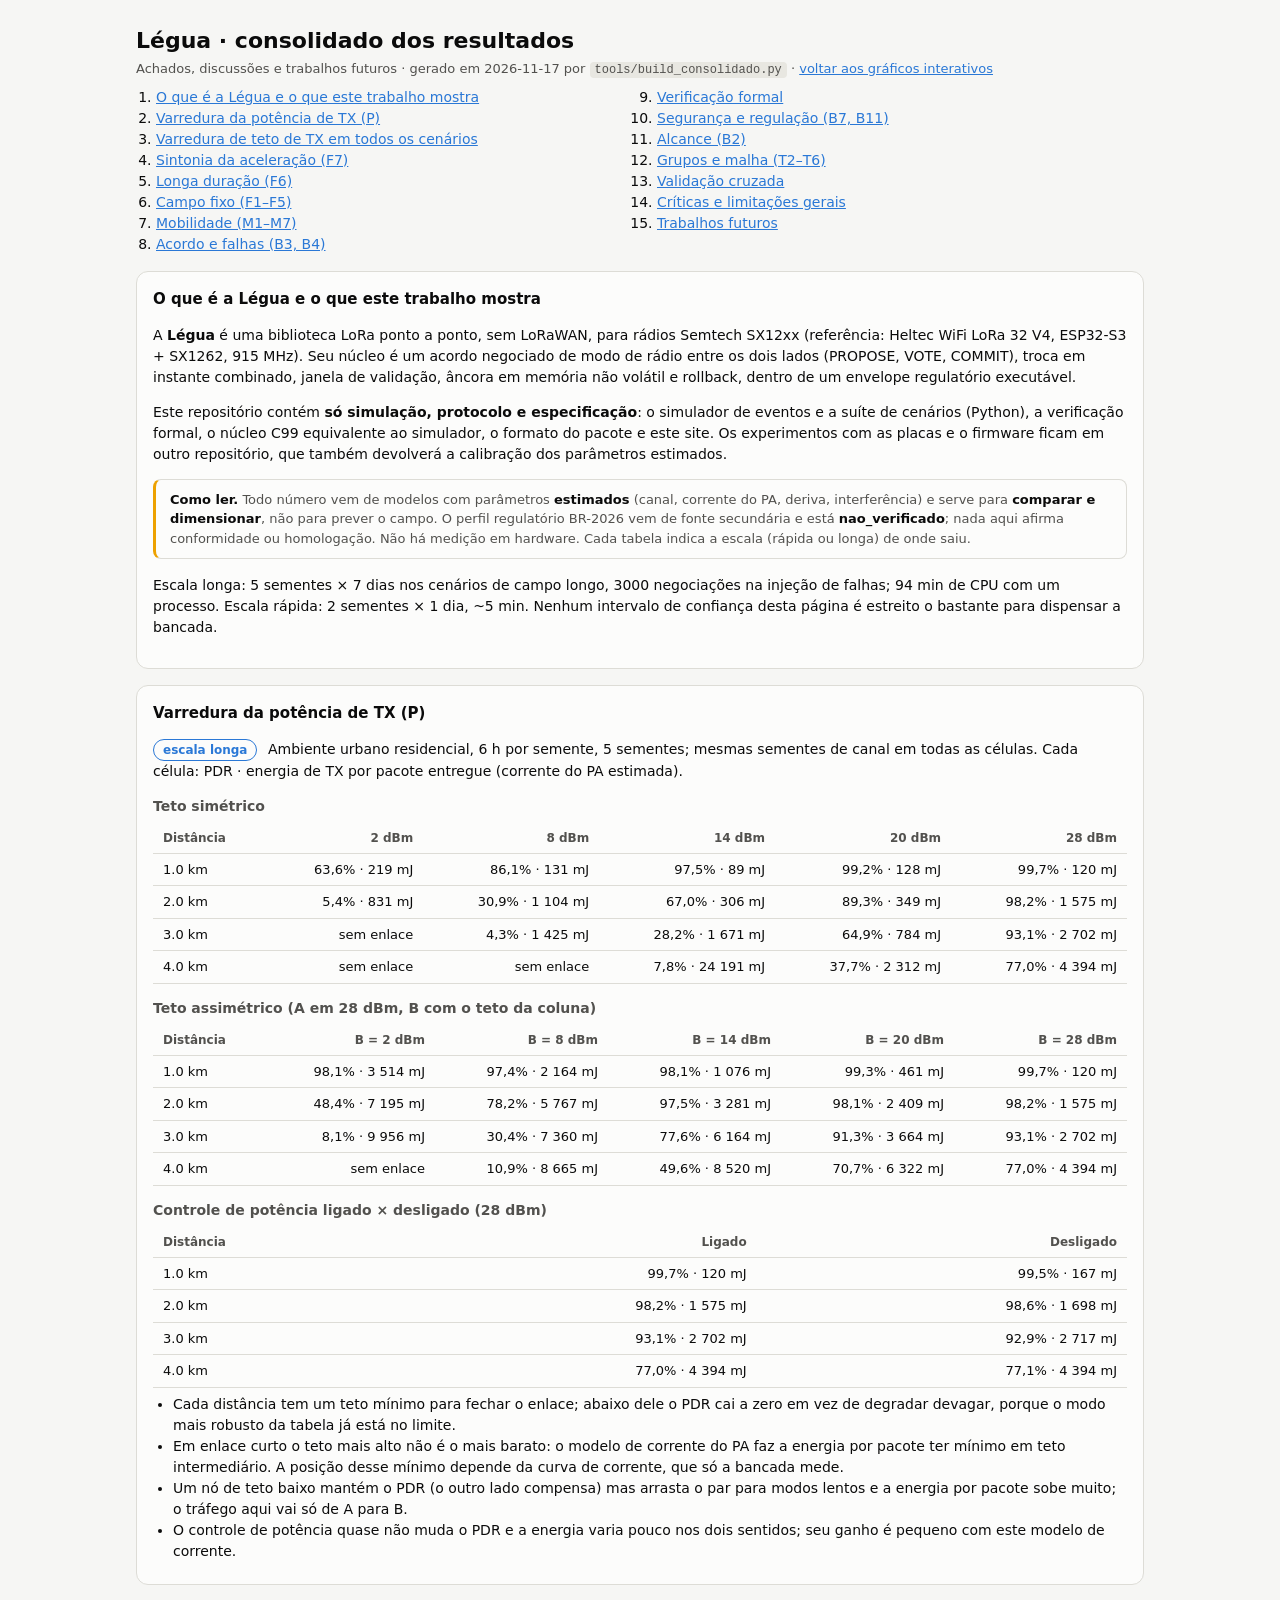
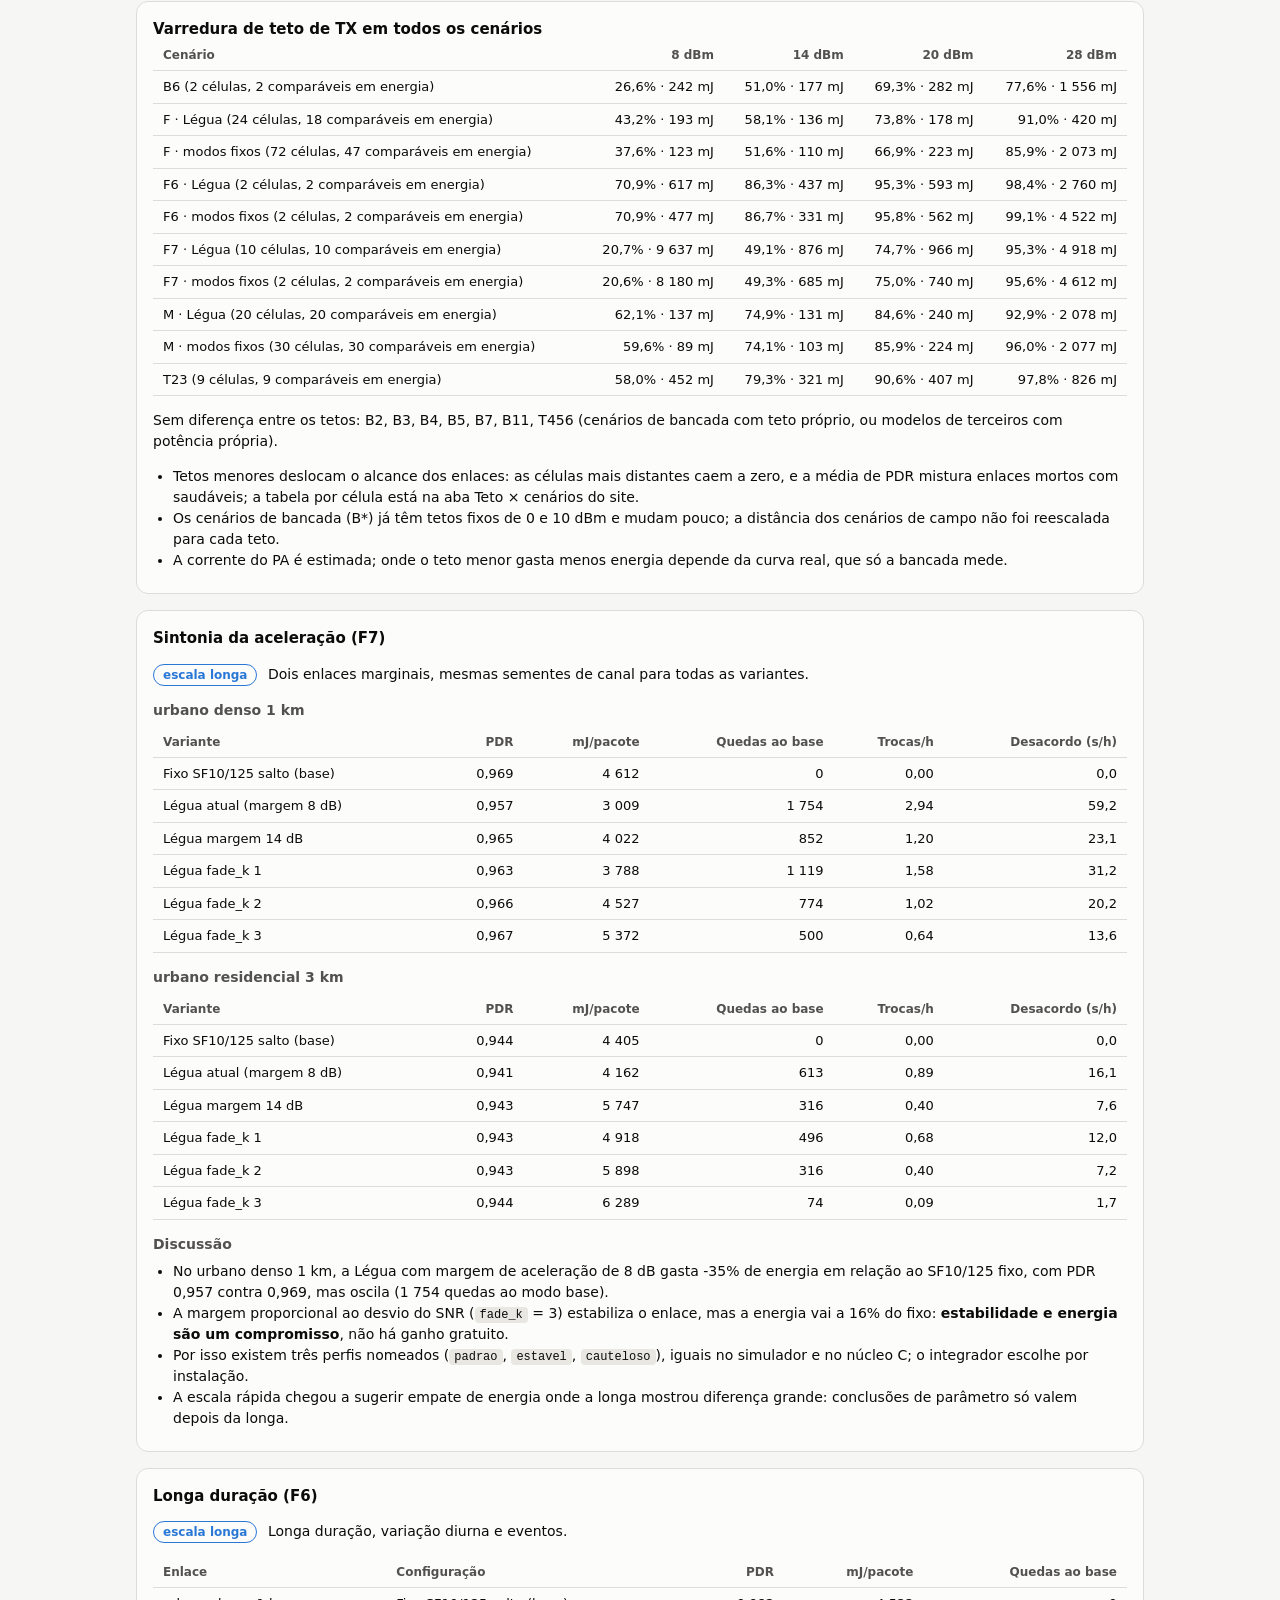
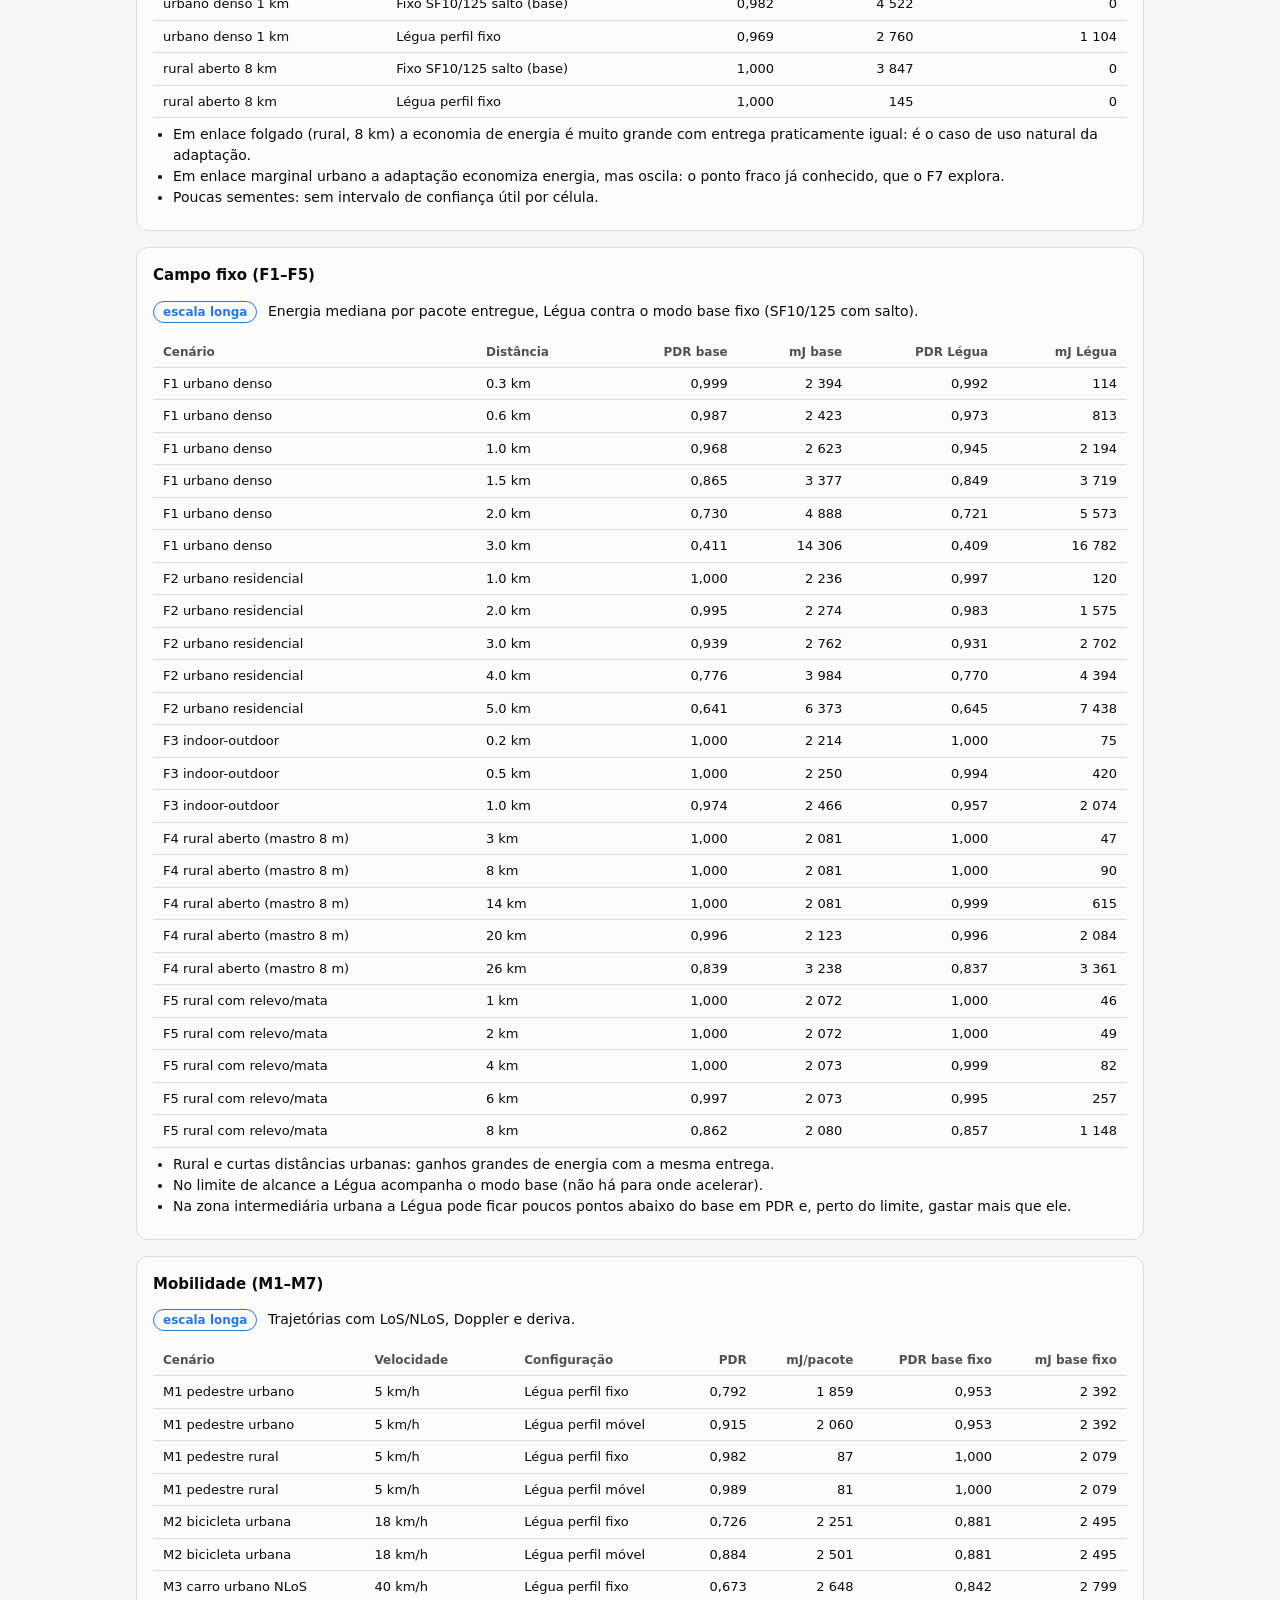
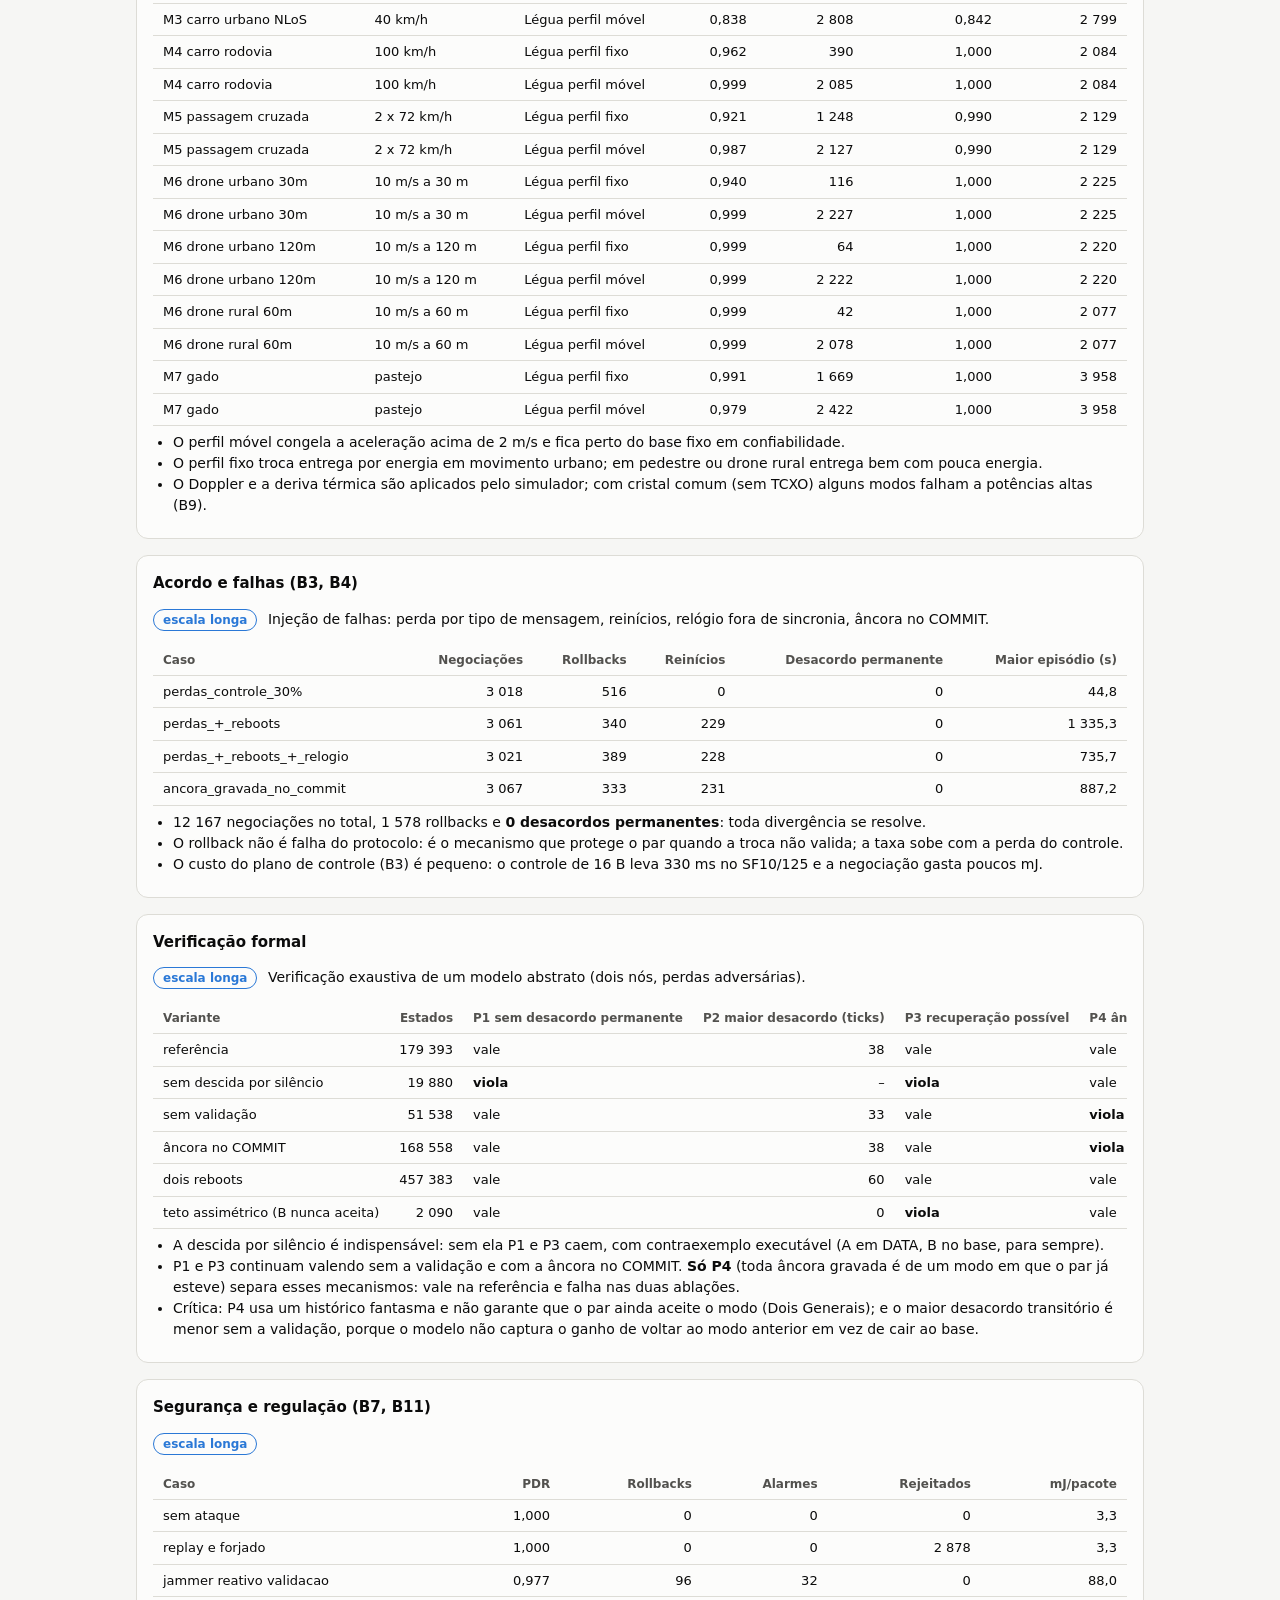
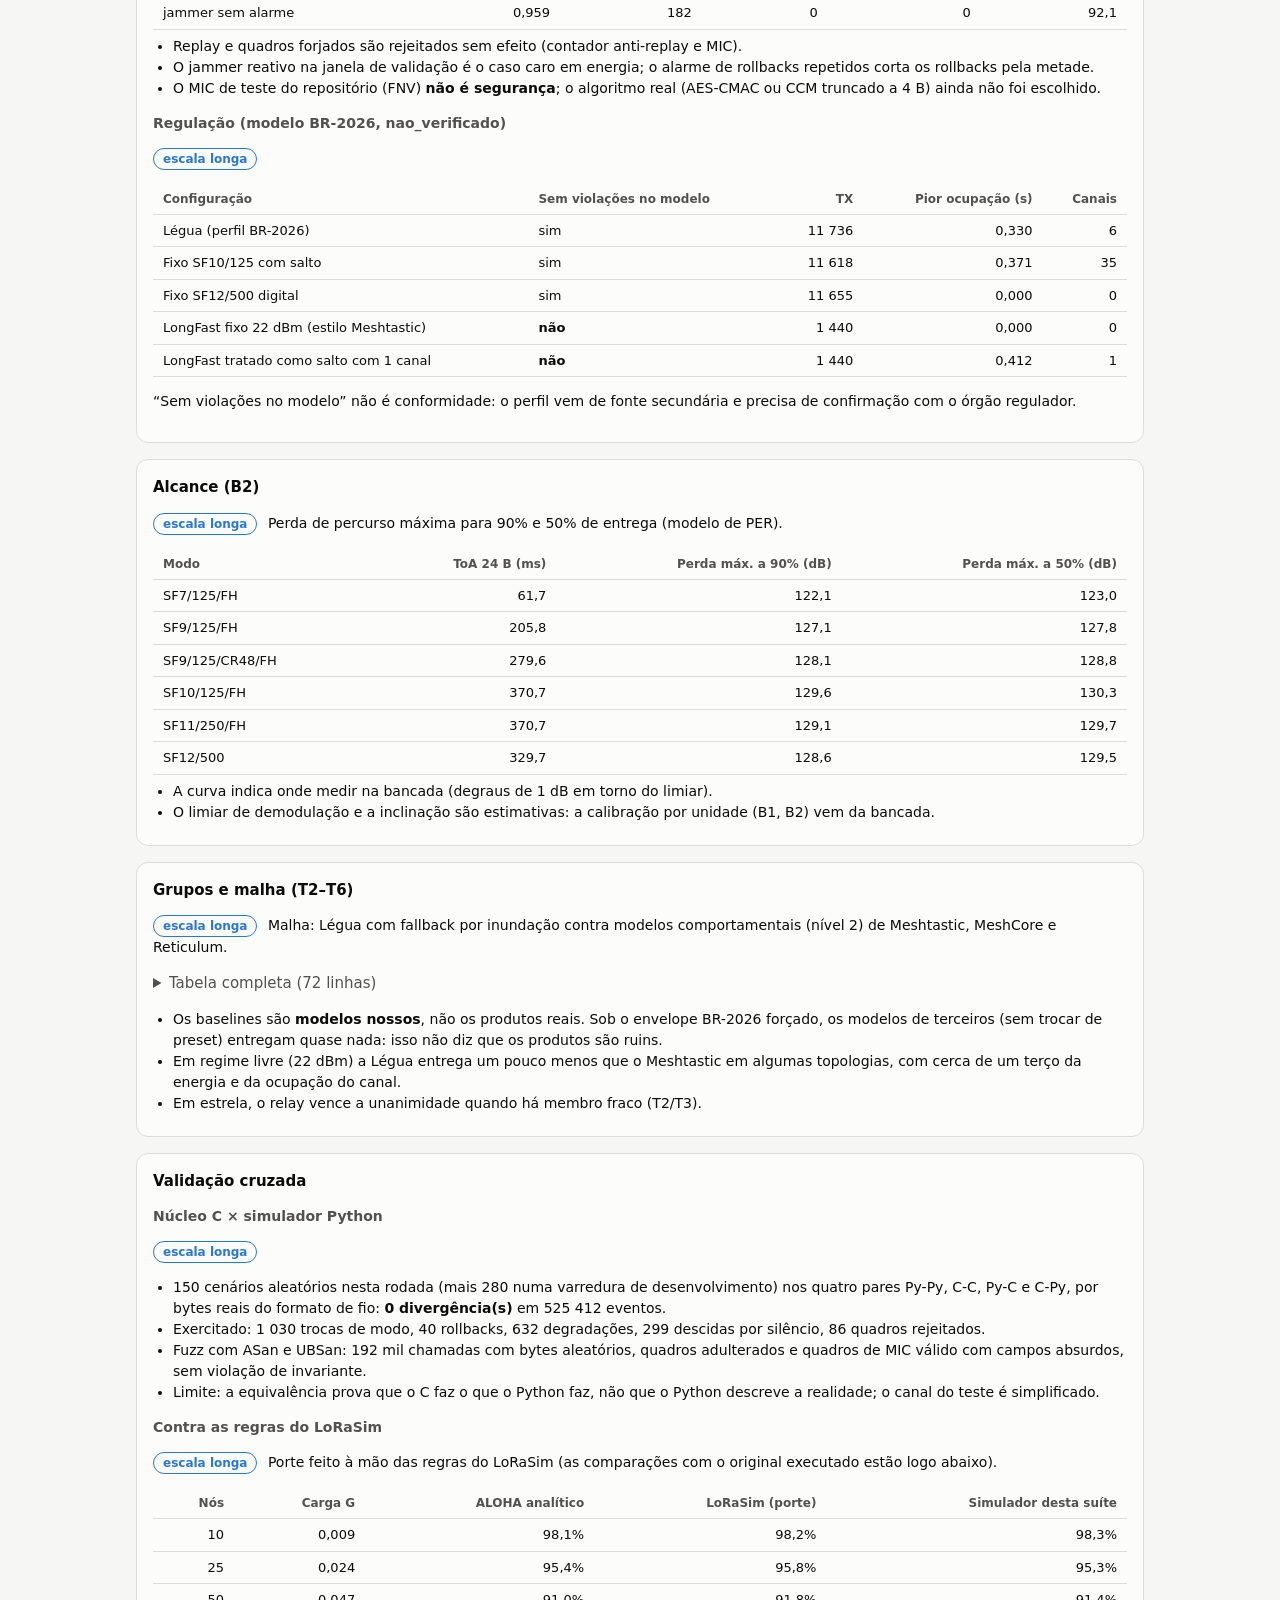
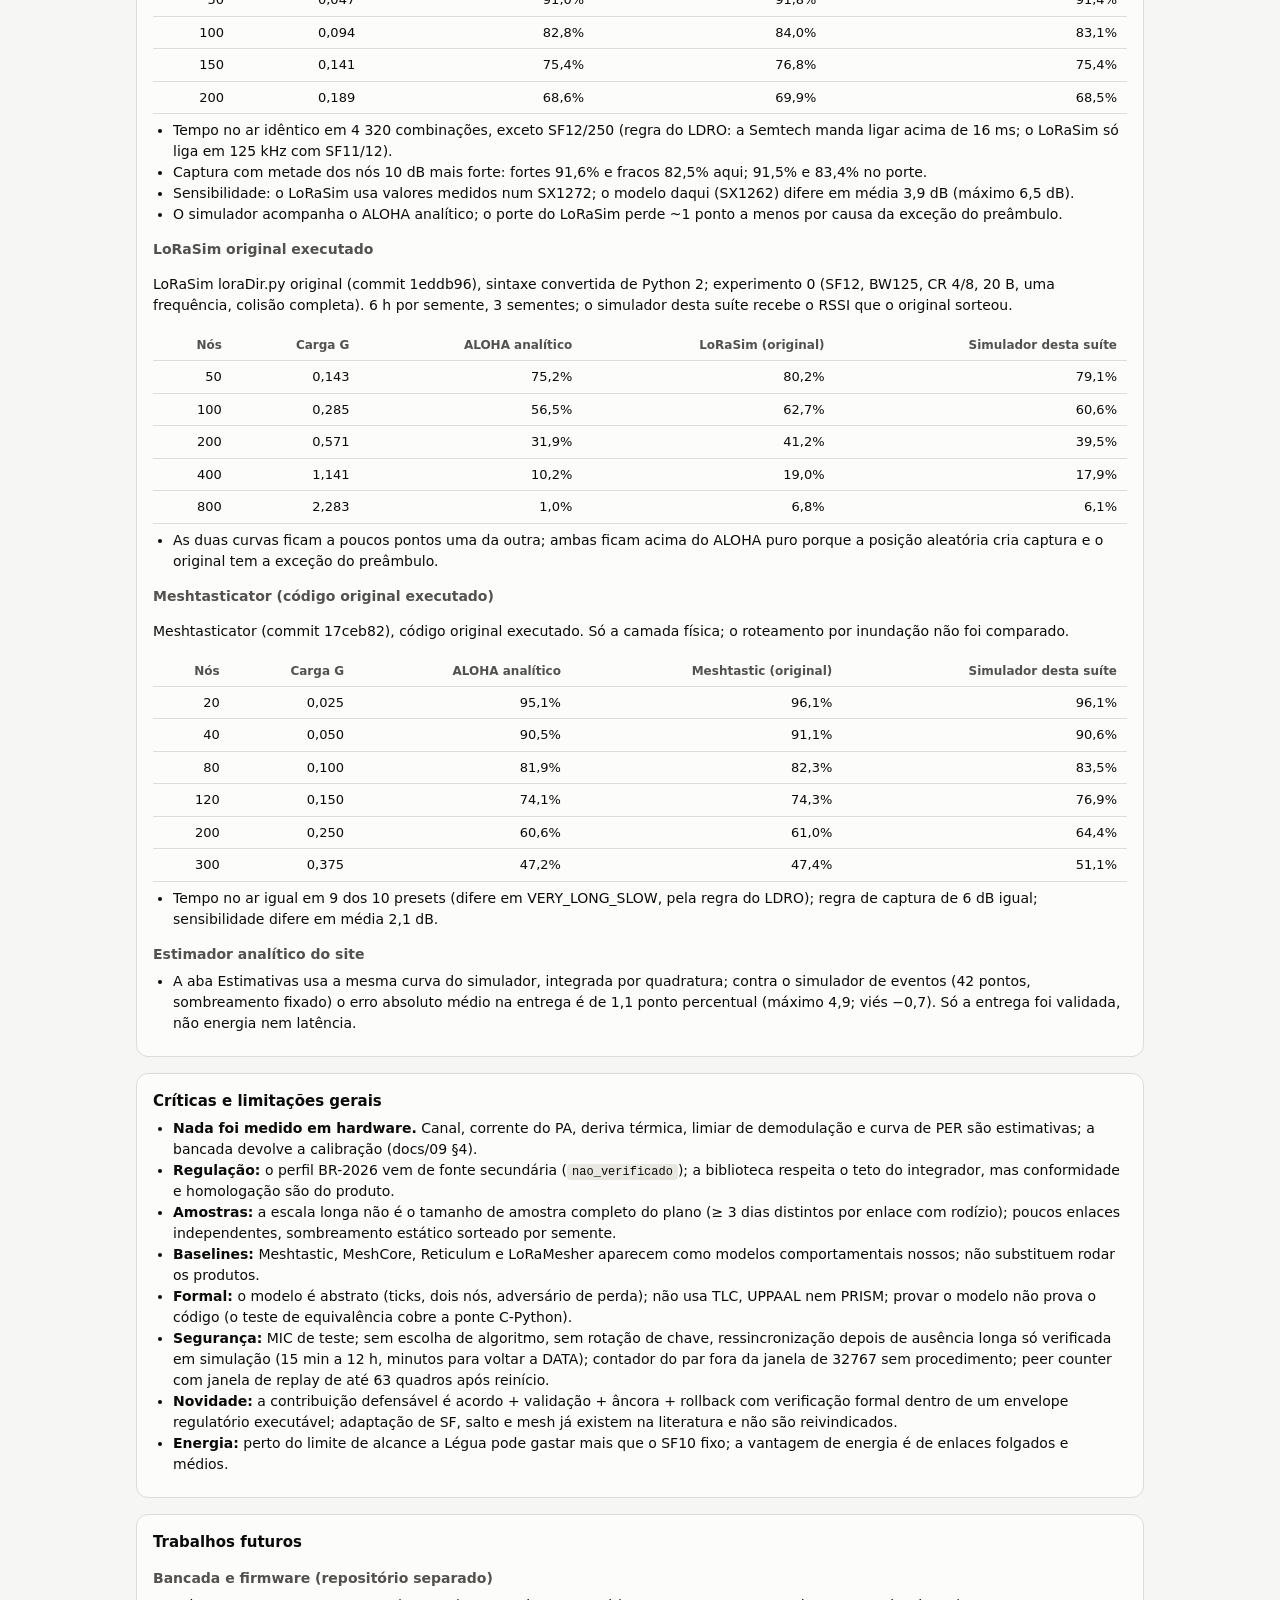
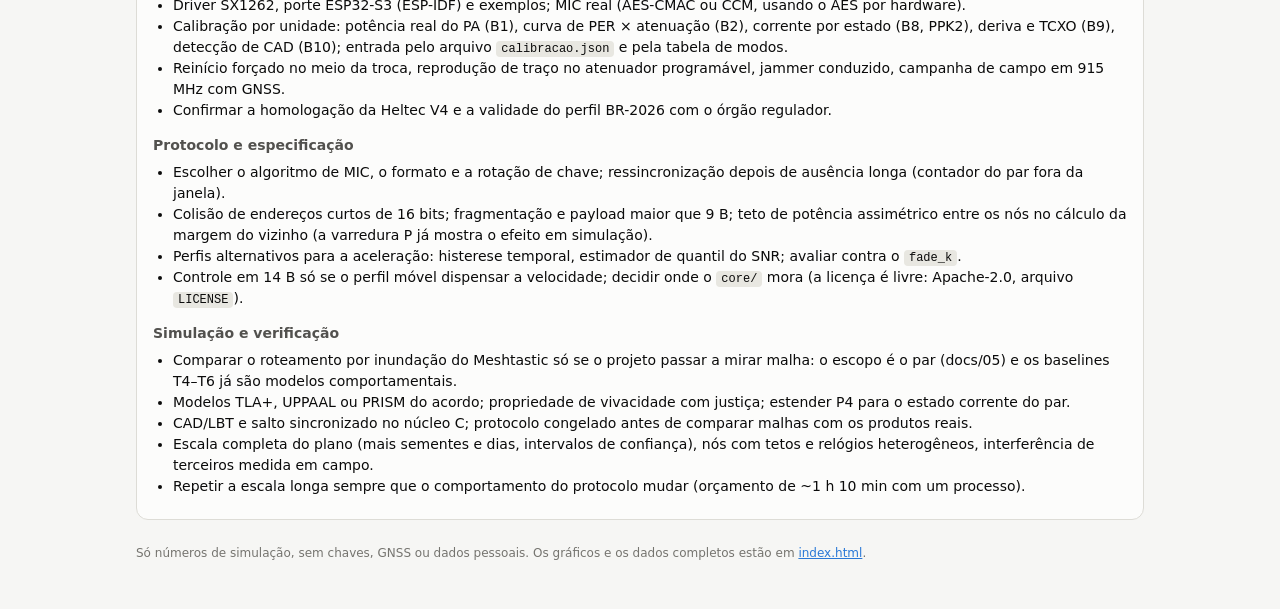
==== site/consolidado.html @ a0c8f093 "Limita falhas de MIC: congela a negociação e mantém o modo mic_fail_n quadros do par com MIC inválid" ====
<!doctype html>
<html lang="pt-BR">
<head>
<meta charset="utf-8">
<meta name="viewport" content="width=device-width, initial-scale=1">
<title>Légua · Consolidado</title>
<meta name="description" content="Consolidado dos resultados, das discussões e dos trabalhos futuros da simulação da Légua.">
<link rel="stylesheet" href="style.css">
<style>
 .toc { columns: 2 260px; margin: 0 0 16px; padding-left: 20px; font-size: 14px; }
 section h3 { font-size: 14px; margin: 14px 0 6px; color: var(--text-2); }
 section p, section li { font-size: 14px; }
 section ul { padding-left: 20px; margin: 6px 0; }
 details summary { cursor: pointer; margin: 8px 0; color: var(--text-2); }
 a { color: var(--accent); }
</style>
</head>
<body>
<div class="wrap">
  <header class="top">
    <div>
      <h1>Légua · consolidado dos resultados</h1>
      <p class="sub">Achados, discussões e trabalhos futuros · gerado em 2026-11-17 por <code>tools/build_consolidado.py</code> · <a href="index.html">voltar aos gráficos interativos</a></p>
    </div>
  </header>
  <nav aria-label="Seções"><ol class="toc"><li><a href="#resumo">O que é a Légua e o que este trabalho mostra</a></li><li><a href="#potencia">Varredura da potência de TX (P)</a></li><li><a href="#tetos">Varredura de teto de TX em todos os cenários</a></li><li><a href="#sintonia">Sintonia da aceleração (F7)</a></li><li><a href="#longa">Longa duração (F6)</a></li><li><a href="#campo">Campo fixo (F1–F5)</a></li><li><a href="#mobilidade">Mobilidade (M1–M7)</a></li><li><a href="#acordo">Acordo e falhas (B3, B4)</a></li><li><a href="#formal">Verificação formal</a></li><li><a href="#seguranca">Segurança e regulação (B7, B11)</a></li><li><a href="#alcance">Alcance (B2)</a></li><li><a href="#malha">Grupos e malha (T2–T6)</a></li><li><a href="#validacao">Validação cruzada</a></li><li><a href="#criticas">Críticas e limitações gerais</a></li><li><a href="#futuro">Trabalhos futuros</a></li></ol></nav>
  <section class="card" id="resumo"><h2>O que é a Légua e o que este trabalho mostra</h2>
<p>A <b>Légua</b> é uma biblioteca LoRa ponto a ponto, sem LoRaWAN, para rádios Semtech SX12xx
(referência: Heltec WiFi LoRa 32 V4, ESP32-S3 + SX1262, 915 MHz). Seu núcleo é um acordo negociado de modo de rádio
entre os dois lados (PROPOSE, VOTE, COMMIT), troca em instante combinado, janela de validação, âncora em memória não
volátil e rollback, dentro de um envelope regulatório executável.</p>
<p>Este repositório contém <b>só simulação, protocolo e especificação</b>: o simulador de eventos e a suíte de cenários
(Python), a verificação formal, o núcleo C99 equivalente ao simulador, o formato do pacote e este site. Os
experimentos com as placas e o firmware ficam em outro repositório, que também devolverá a calibração dos parâmetros
estimados.</p>
<div class="notice"><b>Como ler.</b> Todo número vem de modelos com parâmetros <b>estimados</b> (canal, corrente do PA,
deriva, interferência) e serve para <b>comparar e dimensionar</b>, não para prever o campo. O perfil regulatório BR-2026
vem de fonte secundária e está <b>nao_verificado</b>; nada aqui afirma conformidade ou homologação. Não há medição em
hardware. Cada tabela indica a escala (rápida ou longa) de onde saiu.</div>
<p>Escala longa: 5 sementes × 7 dias nos cenários de campo longo, 3000 negociações na injeção de falhas;
94 min de CPU com um processo. Escala rápida: 2 sementes × 1 dia, ~5 min. Nenhum intervalo de
confiança desta página é estreito o bastante para dispensar a bancada.</p>
</section><section class="card" id="potencia"><h2>Varredura da potência de TX (P)</h2><p><span class="badge full">escala longa</span> Ambiente urbano residencial, 6 h por semente, 5 sementes; mesmas sementes de canal em todas as células. Cada célula: PDR · energia de TX por pacote entregue (corrente do PA estimada).</p><h3>Teto simétrico</h3><div class="tw"><table><thead><tr><th class="">Distância</th><th class="n">2 dBm</th><th class="n">8 dBm</th><th class="n">14 dBm</th><th class="n">20 dBm</th><th class="n">28 dBm</th></tr></thead><tbody><tr><td class="">1.0 km</td><td class="n">63,6% · 219 mJ</td><td class="n">86,1% · 131 mJ</td><td class="n">97,5% · 89 mJ</td><td class="n">99,2% · 128 mJ</td><td class="n">99,7% · 120 mJ</td></tr><tr><td class="">2.0 km</td><td class="n">5,4% · 831 mJ</td><td class="n">30,9% · 1 104 mJ</td><td class="n">67,0% · 306 mJ</td><td class="n">89,3% · 349 mJ</td><td class="n">98,2% · 1 575 mJ</td></tr><tr><td class="">3.0 km</td><td class="n">sem enlace</td><td class="n">4,3% · 1 425 mJ</td><td class="n">28,2% · 1 671 mJ</td><td class="n">64,9% · 784 mJ</td><td class="n">93,1% · 2 702 mJ</td></tr><tr><td class="">4.0 km</td><td class="n">sem enlace</td><td class="n">sem enlace</td><td class="n">7,8% · 24 191 mJ</td><td class="n">37,7% · 2 312 mJ</td><td class="n">77,0% · 4 394 mJ</td></tr></tbody></table></div><h3>Teto assimétrico (A em 28 dBm, B com o teto da coluna)</h3><div class="tw"><table><thead><tr><th class="">Distância</th><th class="n">B = 2 dBm</th><th class="n">B = 8 dBm</th><th class="n">B = 14 dBm</th><th class="n">B = 20 dBm</th><th class="n">B = 28 dBm</th></tr></thead><tbody><tr><td class="">1.0 km</td><td class="n">98,1% · 3 514 mJ</td><td class="n">97,4% · 2 164 mJ</td><td class="n">98,1% · 1 076 mJ</td><td class="n">99,3% · 461 mJ</td><td class="n">99,7% · 120 mJ</td></tr><tr><td class="">2.0 km</td><td class="n">48,4% · 7 195 mJ</td><td class="n">78,2% · 5 767 mJ</td><td class="n">97,5% · 3 281 mJ</td><td class="n">98,1% · 2 409 mJ</td><td class="n">98,2% · 1 575 mJ</td></tr><tr><td class="">3.0 km</td><td class="n">8,1% · 9 956 mJ</td><td class="n">30,4% · 7 360 mJ</td><td class="n">77,6% · 6 164 mJ</td><td class="n">91,3% · 3 664 mJ</td><td class="n">93,1% · 2 702 mJ</td></tr><tr><td class="">4.0 km</td><td class="n">sem enlace</td><td class="n">10,9% · 8 665 mJ</td><td class="n">49,6% · 8 520 mJ</td><td class="n">70,7% · 6 322 mJ</td><td class="n">77,0% · 4 394 mJ</td></tr></tbody></table></div><h3>Controle de potência ligado × desligado (28 dBm)</h3><div class="tw"><table><thead><tr><th class="">Distância</th><th class="n">Ligado</th><th class="n">Desligado</th></tr></thead><tbody><tr><td class="">1.0 km</td><td class="n">99,7% · 120 mJ</td><td class="n">99,5% · 167 mJ</td></tr><tr><td class="">2.0 km</td><td class="n">98,2% · 1 575 mJ</td><td class="n">98,6% · 1 698 mJ</td></tr><tr><td class="">3.0 km</td><td class="n">93,1% · 2 702 mJ</td><td class="n">92,9% · 2 717 mJ</td></tr><tr><td class="">4.0 km</td><td class="n">77,0% · 4 394 mJ</td><td class="n">77,1% · 4 394 mJ</td></tr></tbody></table></div><ul><li>Cada distância tem um teto mínimo para fechar o enlace; abaixo dele o PDR cai a zero em vez de degradar devagar, porque o modo mais robusto da tabela já está no limite.</li><li>Em enlace curto o teto mais alto não é o mais barato: o modelo de corrente do PA faz a energia por pacote ter mínimo em teto intermediário. A posição desse mínimo depende da curva de corrente, que só a bancada mede.</li><li>Um nó de teto baixo mantém o PDR (o outro lado compensa) mas arrasta o par para modos lentos e a energia por pacote sobe muito; o tráfego aqui vai só de A para B.</li><li>O controle de potência quase não muda o PDR e a energia varia pouco nos dois sentidos; seu ganho é pequeno com este modelo de corrente.</li></ul></section><section class="card" id="tetos"><h2>Varredura de teto de TX em todos os cenários</h2><div class="tw"><table><thead><tr><th class="">Cenário</th><th class="n">8 dBm</th><th class="n">14 dBm</th><th class="n">20 dBm</th><th class="n">28 dBm</th></tr></thead><tbody><tr><td class="">B6 (2 células, 2 comparáveis em energia)</td><td class="n">26,6% · 242 mJ</td><td class="n">51,0% · 177 mJ</td><td class="n">69,3% · 282 mJ</td><td class="n">77,6% · 1 556 mJ</td></tr><tr><td class="">F · Légua (24 células, 18 comparáveis em energia)</td><td class="n">43,2% · 193 mJ</td><td class="n">58,1% · 136 mJ</td><td class="n">73,8% · 178 mJ</td><td class="n">91,0% · 420 mJ</td></tr><tr><td class="">F · modos fixos (72 células, 47 comparáveis em energia)</td><td class="n">37,6% · 123 mJ</td><td class="n">51,6% · 110 mJ</td><td class="n">66,9% · 223 mJ</td><td class="n">85,9% · 2 073 mJ</td></tr><tr><td class="">F6 · Légua (2 células, 2 comparáveis em energia)</td><td class="n">70,9% · 617 mJ</td><td class="n">86,3% · 437 mJ</td><td class="n">95,3% · 593 mJ</td><td class="n">98,4% · 2 760 mJ</td></tr><tr><td class="">F6 · modos fixos (2 células, 2 comparáveis em energia)</td><td class="n">70,9% · 477 mJ</td><td class="n">86,7% · 331 mJ</td><td class="n">95,8% · 562 mJ</td><td class="n">99,1% · 4 522 mJ</td></tr><tr><td class="">F7 · Légua (10 células, 10 comparáveis em energia)</td><td class="n">20,7% · 9 637 mJ</td><td class="n">49,1% · 876 mJ</td><td class="n">74,7% · 966 mJ</td><td class="n">95,3% · 4 918 mJ</td></tr><tr><td class="">F7 · modos fixos (2 células, 2 comparáveis em energia)</td><td class="n">20,6% · 8 180 mJ</td><td class="n">49,3% · 685 mJ</td><td class="n">75,0% · 740 mJ</td><td class="n">95,6% · 4 612 mJ</td></tr><tr><td class="">M · Légua (20 células, 20 comparáveis em energia)</td><td class="n">62,1% · 137 mJ</td><td class="n">74,9% · 131 mJ</td><td class="n">84,6% · 240 mJ</td><td class="n">92,9% · 2 078 mJ</td></tr><tr><td class="">M · modos fixos (30 células, 30 comparáveis em energia)</td><td class="n">59,6% · 89 mJ</td><td class="n">74,1% · 103 mJ</td><td class="n">85,9% · 224 mJ</td><td class="n">96,0% · 2 077 mJ</td></tr><tr><td class="">T23 (9 células, 9 comparáveis em energia)</td><td class="n">58,0% · 452 mJ</td><td class="n">79,3% · 321 mJ</td><td class="n">90,6% · 407 mJ</td><td class="n">97,8% · 826 mJ</td></tr></tbody></table></div><p>Sem diferença entre os tetos: B2, B3, B4, B5, B7, B11, T456 (cenários de bancada com teto próprio, ou modelos de terceiros com potência própria).</p><ul><li>Tetos menores deslocam o alcance dos enlaces: as células mais distantes caem a zero, e a média de PDR mistura enlaces mortos com saudáveis; a tabela por célula está na aba Teto × cenários do site.</li><li>Os cenários de bancada (B*) já têm tetos fixos de 0 e 10 dBm e mudam pouco; a distância dos cenários de campo não foi reescalada para cada teto.</li><li>A corrente do PA é estimada; onde o teto menor gasta menos energia depende da curva real, que só a bancada mede.</li></ul></section><section class="card" id="sintonia"><h2>Sintonia da aceleração (F7)</h2><p><span class="badge full">escala longa</span> Dois enlaces marginais, mesmas sementes de canal para todas as variantes.</p><h3>urbano denso 1 km</h3><div class="tw"><table><thead><tr><th class="">Variante</th><th class="n">PDR</th><th class="n">mJ/pacote</th><th class="n">Quedas ao base</th><th class="n">Trocas/h</th><th class="n">Desacordo (s/h)</th></tr></thead><tbody><tr><td class="">Fixo SF10/125 salto (base)</td><td class="n">0,969</td><td class="n">4 612</td><td class="n">0</td><td class="n">0,00</td><td class="n">0,0</td></tr><tr><td class="">Légua atual (margem 8 dB)</td><td class="n">0,957</td><td class="n">3 009</td><td class="n">1 754</td><td class="n">2,94</td><td class="n">59,2</td></tr><tr><td class="">Légua margem 14 dB</td><td class="n">0,965</td><td class="n">4 022</td><td class="n">852</td><td class="n">1,20</td><td class="n">23,1</td></tr><tr><td class="">Légua fade_k 1</td><td class="n">0,963</td><td class="n">3 788</td><td class="n">1 119</td><td class="n">1,58</td><td class="n">31,2</td></tr><tr><td class="">Légua fade_k 2</td><td class="n">0,966</td><td class="n">4 527</td><td class="n">774</td><td class="n">1,02</td><td class="n">20,2</td></tr><tr><td class="">Légua fade_k 3</td><td class="n">0,967</td><td class="n">5 372</td><td class="n">500</td><td class="n">0,64</td><td class="n">13,6</td></tr></tbody></table></div><h3>urbano residencial 3 km</h3><div class="tw"><table><thead><tr><th class="">Variante</th><th class="n">PDR</th><th class="n">mJ/pacote</th><th class="n">Quedas ao base</th><th class="n">Trocas/h</th><th class="n">Desacordo (s/h)</th></tr></thead><tbody><tr><td class="">Fixo SF10/125 salto (base)</td><td class="n">0,944</td><td class="n">4 405</td><td class="n">0</td><td class="n">0,00</td><td class="n">0,0</td></tr><tr><td class="">Légua atual (margem 8 dB)</td><td class="n">0,941</td><td class="n">4 162</td><td class="n">613</td><td class="n">0,89</td><td class="n">16,1</td></tr><tr><td class="">Légua margem 14 dB</td><td class="n">0,943</td><td class="n">5 747</td><td class="n">316</td><td class="n">0,40</td><td class="n">7,6</td></tr><tr><td class="">Légua fade_k 1</td><td class="n">0,943</td><td class="n">4 918</td><td class="n">496</td><td class="n">0,68</td><td class="n">12,0</td></tr><tr><td class="">Légua fade_k 2</td><td class="n">0,943</td><td class="n">5 898</td><td class="n">316</td><td class="n">0,40</td><td class="n">7,2</td></tr><tr><td class="">Légua fade_k 3</td><td class="n">0,944</td><td class="n">6 289</td><td class="n">74</td><td class="n">0,09</td><td class="n">1,7</td></tr></tbody></table></div><h3>Discussão</h3><ul><li>No urbano denso 1 km, a Légua com margem de aceleração de 8 dB gasta -35% de energia em relação ao SF10/125 fixo, com PDR 0,957 contra 0,969, mas oscila (1 754 quedas ao modo base).</li><li>A margem proporcional ao desvio do SNR (<code>fade_k</code> = 3) estabiliza o enlace, mas a energia vai a 16% do fixo: <b>estabilidade e energia são um compromisso</b>, não há ganho gratuito.</li><li>Por isso existem três perfis nomeados (<code>padrao</code>, <code>estavel</code>, <code>cauteloso</code>), iguais no simulador e no núcleo C; o integrador escolhe por instalação.</li><li>A escala rápida chegou a sugerir empate de energia onde a longa mostrou diferença grande: conclusões de parâmetro só valem depois da longa.</li></ul></section><section class="card" id="longa"><h2>Longa duração (F6)</h2><p><span class="badge full">escala longa</span> Longa duração, variação diurna e eventos.</p><div class="tw"><table><thead><tr><th class="">Enlace</th><th class="">Configuração</th><th class="n">PDR</th><th class="n">mJ/pacote</th><th class="n">Quedas ao base</th></tr></thead><tbody><tr><td class="">urbano denso 1 km</td><td class="">Fixo SF10/125 salto (base)</td><td class="n">0,982</td><td class="n">4 522</td><td class="n">0</td></tr><tr><td class="">urbano denso 1 km</td><td class="">Légua perfil fixo</td><td class="n">0,969</td><td class="n">2 760</td><td class="n">1 104</td></tr><tr><td class="">rural aberto 8 km</td><td class="">Fixo SF10/125 salto (base)</td><td class="n">1,000</td><td class="n">3 847</td><td class="n">0</td></tr><tr><td class="">rural aberto 8 km</td><td class="">Légua perfil fixo</td><td class="n">1,000</td><td class="n">145</td><td class="n">0</td></tr></tbody></table></div><ul><li>Em enlace folgado (rural, 8 km) a economia de energia é muito grande com entrega praticamente igual: é o caso de uso natural da adaptação.</li><li>Em enlace marginal urbano a adaptação economiza energia, mas oscila: o ponto fraco já conhecido, que o F7 explora.</li><li>Poucas sementes: sem intervalo de confiança útil por célula.</li></ul></section><section class="card" id="campo"><h2>Campo fixo (F1–F5)</h2><p><span class="badge full">escala longa</span> Energia mediana por pacote entregue, Légua contra o modo base fixo (SF10/125 com salto).</p><div class="tw"><table><thead><tr><th class="">Cenário</th><th class="">Distância</th><th class="n">PDR base</th><th class="n">mJ base</th><th class="n">PDR Légua</th><th class="n">mJ Légua</th></tr></thead><tbody><tr><td class="">F1 urbano denso</td><td class="">0.3 km</td><td class="n">0,999</td><td class="n">2 394</td><td class="n">0,992</td><td class="n">114</td></tr><tr><td class="">F1 urbano denso</td><td class="">0.6 km</td><td class="n">0,987</td><td class="n">2 423</td><td class="n">0,973</td><td class="n">813</td></tr><tr><td class="">F1 urbano denso</td><td class="">1.0 km</td><td class="n">0,968</td><td class="n">2 623</td><td class="n">0,945</td><td class="n">2 194</td></tr><tr><td class="">F1 urbano denso</td><td class="">1.5 km</td><td class="n">0,865</td><td class="n">3 377</td><td class="n">0,849</td><td class="n">3 719</td></tr><tr><td class="">F1 urbano denso</td><td class="">2.0 km</td><td class="n">0,730</td><td class="n">4 888</td><td class="n">0,721</td><td class="n">5 573</td></tr><tr><td class="">F1 urbano denso</td><td class="">3.0 km</td><td class="n">0,411</td><td class="n">14 306</td><td class="n">0,409</td><td class="n">16 782</td></tr><tr><td class="">F2 urbano residencial</td><td class="">1.0 km</td><td class="n">1,000</td><td class="n">2 236</td><td class="n">0,997</td><td class="n">120</td></tr><tr><td class="">F2 urbano residencial</td><td class="">2.0 km</td><td class="n">0,995</td><td class="n">2 274</td><td class="n">0,983</td><td class="n">1 575</td></tr><tr><td class="">F2 urbano residencial</td><td class="">3.0 km</td><td class="n">0,939</td><td class="n">2 762</td><td class="n">0,931</td><td class="n">2 702</td></tr><tr><td class="">F2 urbano residencial</td><td class="">4.0 km</td><td class="n">0,776</td><td class="n">3 984</td><td class="n">0,770</td><td class="n">4 394</td></tr><tr><td class="">F2 urbano residencial</td><td class="">5.0 km</td><td class="n">0,641</td><td class="n">6 373</td><td class="n">0,645</td><td class="n">7 438</td></tr><tr><td class="">F3 indoor-outdoor</td><td class="">0.2 km</td><td class="n">1,000</td><td class="n">2 214</td><td class="n">1,000</td><td class="n">75</td></tr><tr><td class="">F3 indoor-outdoor</td><td class="">0.5 km</td><td class="n">1,000</td><td class="n">2 250</td><td class="n">0,994</td><td class="n">420</td></tr><tr><td class="">F3 indoor-outdoor</td><td class="">1.0 km</td><td class="n">0,974</td><td class="n">2 466</td><td class="n">0,957</td><td class="n">2 074</td></tr><tr><td class="">F4 rural aberto (mastro 8 m)</td><td class="">3 km</td><td class="n">1,000</td><td class="n">2 081</td><td class="n">1,000</td><td class="n">47</td></tr><tr><td class="">F4 rural aberto (mastro 8 m)</td><td class="">8 km</td><td class="n">1,000</td><td class="n">2 081</td><td class="n">1,000</td><td class="n">90</td></tr><tr><td class="">F4 rural aberto (mastro 8 m)</td><td class="">14 km</td><td class="n">1,000</td><td class="n">2 081</td><td class="n">0,999</td><td class="n">615</td></tr><tr><td class="">F4 rural aberto (mastro 8 m)</td><td class="">20 km</td><td class="n">0,996</td><td class="n">2 123</td><td class="n">0,996</td><td class="n">2 084</td></tr><tr><td class="">F4 rural aberto (mastro 8 m)</td><td class="">26 km</td><td class="n">0,839</td><td class="n">3 238</td><td class="n">0,837</td><td class="n">3 361</td></tr><tr><td class="">F5 rural com relevo/mata</td><td class="">1 km</td><td class="n">1,000</td><td class="n">2 072</td><td class="n">1,000</td><td class="n">46</td></tr><tr><td class="">F5 rural com relevo/mata</td><td class="">2 km</td><td class="n">1,000</td><td class="n">2 072</td><td class="n">1,000</td><td class="n">49</td></tr><tr><td class="">F5 rural com relevo/mata</td><td class="">4 km</td><td class="n">1,000</td><td class="n">2 073</td><td class="n">0,999</td><td class="n">82</td></tr><tr><td class="">F5 rural com relevo/mata</td><td class="">6 km</td><td class="n">0,997</td><td class="n">2 073</td><td class="n">0,995</td><td class="n">257</td></tr><tr><td class="">F5 rural com relevo/mata</td><td class="">8 km</td><td class="n">0,862</td><td class="n">2 080</td><td class="n">0,857</td><td class="n">1 148</td></tr></tbody></table></div><ul><li>Rural e curtas distâncias urbanas: ganhos grandes de energia com a mesma entrega.</li><li>No limite de alcance a Légua acompanha o modo base (não há para onde acelerar).</li><li>Na zona intermediária urbana a Légua pode ficar poucos pontos abaixo do base em PDR e, perto do limite, gastar mais que ele.</li></ul></section><section class="card" id="mobilidade"><h2>Mobilidade (M1–M7)</h2><p><span class="badge full">escala longa</span> Trajetórias com LoS/NLoS, Doppler e deriva.</p><div class="tw"><table><thead><tr><th class="">Cenário</th><th class="">Velocidade</th><th class="">Configuração</th><th class="n">PDR</th><th class="n">mJ/pacote</th><th class="n">PDR base fixo</th><th class="n">mJ base fixo</th></tr></thead><tbody><tr><td class="">M1 pedestre urbano</td><td class="">5 km/h</td><td class="">Légua perfil fixo</td><td class="n">0,792</td><td class="n">1 859</td><td class="n">0,953</td><td class="n">2 392</td></tr><tr><td class="">M1 pedestre urbano</td><td class="">5 km/h</td><td class="">Légua perfil móvel</td><td class="n">0,915</td><td class="n">2 060</td><td class="n">0,953</td><td class="n">2 392</td></tr><tr><td class="">M1 pedestre rural</td><td class="">5 km/h</td><td class="">Légua perfil fixo</td><td class="n">0,982</td><td class="n">87</td><td class="n">1,000</td><td class="n">2 079</td></tr><tr><td class="">M1 pedestre rural</td><td class="">5 km/h</td><td class="">Légua perfil móvel</td><td class="n">0,989</td><td class="n">81</td><td class="n">1,000</td><td class="n">2 079</td></tr><tr><td class="">M2 bicicleta urbana</td><td class="">18 km/h</td><td class="">Légua perfil fixo</td><td class="n">0,726</td><td class="n">2 251</td><td class="n">0,881</td><td class="n">2 495</td></tr><tr><td class="">M2 bicicleta urbana</td><td class="">18 km/h</td><td class="">Légua perfil móvel</td><td class="n">0,884</td><td class="n">2 501</td><td class="n">0,881</td><td class="n">2 495</td></tr><tr><td class="">M3 carro urbano NLoS</td><td class="">40 km/h</td><td class="">Légua perfil fixo</td><td class="n">0,673</td><td class="n">2 648</td><td class="n">0,842</td><td class="n">2 799</td></tr><tr><td class="">M3 carro urbano NLoS</td><td class="">40 km/h</td><td class="">Légua perfil móvel</td><td class="n">0,838</td><td class="n">2 808</td><td class="n">0,842</td><td class="n">2 799</td></tr><tr><td class="">M4 carro rodovia</td><td class="">100 km/h</td><td class="">Légua perfil fixo</td><td class="n">0,962</td><td class="n">390</td><td class="n">1,000</td><td class="n">2 084</td></tr><tr><td class="">M4 carro rodovia</td><td class="">100 km/h</td><td class="">Légua perfil móvel</td><td class="n">0,999</td><td class="n">2 085</td><td class="n">1,000</td><td class="n">2 084</td></tr><tr><td class="">M5 passagem cruzada</td><td class="">2 x 72 km/h</td><td class="">Légua perfil fixo</td><td class="n">0,921</td><td class="n">1 248</td><td class="n">0,990</td><td class="n">2 129</td></tr><tr><td class="">M5 passagem cruzada</td><td class="">2 x 72 km/h</td><td class="">Légua perfil móvel</td><td class="n">0,987</td><td class="n">2 127</td><td class="n">0,990</td><td class="n">2 129</td></tr><tr><td class="">M6 drone urbano 30m</td><td class="">10 m/s a 30 m</td><td class="">Légua perfil fixo</td><td class="n">0,940</td><td class="n">116</td><td class="n">1,000</td><td class="n">2 225</td></tr><tr><td class="">M6 drone urbano 30m</td><td class="">10 m/s a 30 m</td><td class="">Légua perfil móvel</td><td class="n">0,999</td><td class="n">2 227</td><td class="n">1,000</td><td class="n">2 225</td></tr><tr><td class="">M6 drone urbano 120m</td><td class="">10 m/s a 120 m</td><td class="">Légua perfil fixo</td><td class="n">0,999</td><td class="n">64</td><td class="n">1,000</td><td class="n">2 220</td></tr><tr><td class="">M6 drone urbano 120m</td><td class="">10 m/s a 120 m</td><td class="">Légua perfil móvel</td><td class="n">0,999</td><td class="n">2 222</td><td class="n">1,000</td><td class="n">2 220</td></tr><tr><td class="">M6 drone rural 60m</td><td class="">10 m/s a 60 m</td><td class="">Légua perfil fixo</td><td class="n">0,999</td><td class="n">42</td><td class="n">1,000</td><td class="n">2 077</td></tr><tr><td class="">M6 drone rural 60m</td><td class="">10 m/s a 60 m</td><td class="">Légua perfil móvel</td><td class="n">0,999</td><td class="n">2 078</td><td class="n">1,000</td><td class="n">2 077</td></tr><tr><td class="">M7 gado</td><td class="">pastejo</td><td class="">Légua perfil fixo</td><td class="n">0,991</td><td class="n">1 669</td><td class="n">1,000</td><td class="n">3 958</td></tr><tr><td class="">M7 gado</td><td class="">pastejo</td><td class="">Légua perfil móvel</td><td class="n">0,979</td><td class="n">2 422</td><td class="n">1,000</td><td class="n">3 958</td></tr></tbody></table></div><ul><li>O perfil móvel congela a aceleração acima de 2 m/s e fica perto do base fixo em confiabilidade.</li><li>O perfil fixo troca entrega por energia em movimento urbano; em pedestre ou drone rural entrega bem com pouca energia.</li><li>O Doppler e a deriva térmica são aplicados pelo simulador; com cristal comum (sem TCXO) alguns modos falham a potências altas (B9).</li></ul></section><section class="card" id="acordo"><h2>Acordo e falhas (B3, B4)</h2><p><span class="badge full">escala longa</span> Injeção de falhas: perda por tipo de mensagem, reinícios, relógio fora de sincronia, âncora no COMMIT.</p><div class="tw"><table><thead><tr><th class="">Caso</th><th class="n">Negociações</th><th class="n">Rollbacks</th><th class="n">Reinícios</th><th class="n">Desacordo permanente</th><th class="n">Maior episódio (s)</th></tr></thead><tbody><tr><td class="">perdas_controle_30%</td><td class="n">3 018</td><td class="n">516</td><td class="n">0</td><td class="n">0</td><td class="n">44,8</td></tr><tr><td class="">perdas_+_reboots</td><td class="n">3 061</td><td class="n">340</td><td class="n">229</td><td class="n">0</td><td class="n">1 335,3</td></tr><tr><td class="">perdas_+_reboots_+_relogio</td><td class="n">3 021</td><td class="n">389</td><td class="n">228</td><td class="n">0</td><td class="n">735,7</td></tr><tr><td class="">ancora_gravada_no_commit</td><td class="n">3 067</td><td class="n">333</td><td class="n">231</td><td class="n">0</td><td class="n">887,2</td></tr></tbody></table></div><ul><li>12 167 negociações no total, 1 578 rollbacks e <b>0 desacordos permanentes</b>: toda divergência se resolve.</li><li>O rollback não é falha do protocolo: é o mecanismo que protege o par quando a troca não valida; a taxa sobe com a perda do controle.</li><li>O custo do plano de controle (B3) é pequeno: o controle de 16 B leva 330 ms no SF10/125 e a negociação gasta poucos mJ.</li></ul></section><section class="card" id="formal"><h2>Verificação formal</h2><p><span class="badge full">escala longa</span> Verificação exaustiva de um modelo abstrato (dois nós, perdas adversárias).</p><div class="tw"><table><thead><tr><th class="">Variante</th><th class="n">Estados</th><th class="">P1 sem desacordo permanente</th><th class="n">P2 maior desacordo (ticks)</th><th class="">P3 recuperação possível</th><th class="">P4 âncora confirmada pelo par</th></tr></thead><tbody><tr><td class="">referência</td><td class="n">179 393</td><td class="">vale</td><td class="n">38</td><td class="">vale</td><td class="">vale</td></tr><tr><td class="">sem descida por silêncio</td><td class="n">19 880</td><td class=""><b>viola</b></td><td class="n">–</td><td class=""><b>viola</b></td><td class="">vale</td></tr><tr><td class="">sem validação</td><td class="n">51 538</td><td class="">vale</td><td class="n">33</td><td class="">vale</td><td class=""><b>viola</b></td></tr><tr><td class="">âncora no COMMIT</td><td class="n">168 558</td><td class="">vale</td><td class="n">38</td><td class="">vale</td><td class=""><b>viola</b></td></tr><tr><td class="">dois reboots</td><td class="n">457 383</td><td class="">vale</td><td class="n">60</td><td class="">vale</td><td class="">vale</td></tr><tr><td class="">teto assimétrico (B nunca aceita)</td><td class="n">2 090</td><td class="">vale</td><td class="n">0</td><td class=""><b>viola</b></td><td class="">vale</td></tr></tbody></table></div><ul><li>A descida por silêncio é indispensável: sem ela P1 e P3 caem, com contraexemplo executável (A em DATA, B no base, para sempre).</li><li>P1 e P3 continuam valendo sem a validação e com a âncora no COMMIT. <b>Só P4</b> (toda âncora gravada é de um modo em que o par já esteve) separa esses mecanismos: vale na referência e falha nas duas ablações.</li><li>Crítica: P4 usa um histórico fantasma e não garante que o par ainda aceite o modo (Dois Generais); e o maior desacordo transitório é menor sem a validação, porque o modelo não captura o ganho de voltar ao modo anterior em vez de cair ao base.</li></ul></section><section class="card" id="seguranca"><h2>Segurança e regulação (B7, B11)</h2><p><span class="badge full">escala longa</span></p><div class="tw"><table><thead><tr><th class="">Caso</th><th class="n">PDR</th><th class="n">Rollbacks</th><th class="n">Alarmes</th><th class="n">Rejeitados</th><th class="n">mJ/pacote</th></tr></thead><tbody><tr><td class="">sem ataque</td><td class="n">1,000</td><td class="n">0</td><td class="n">0</td><td class="n">0</td><td class="n">3,3</td></tr><tr><td class="">replay e forjado</td><td class="n">1,000</td><td class="n">0</td><td class="n">0</td><td class="n">2 878</td><td class="n">3,3</td></tr><tr><td class="">jammer reativo validacao</td><td class="n">0,977</td><td class="n">96</td><td class="n">32</td><td class="n">0</td><td class="n">88,0</td></tr><tr><td class="">jammer sem alarme</td><td class="n">0,959</td><td class="n">182</td><td class="n">0</td><td class="n">0</td><td class="n">92,1</td></tr></tbody></table></div><ul><li>Replay e quadros forjados são rejeitados sem efeito (contador anti-replay e MIC).</li><li>O jammer reativo na janela de validação é o caso caro em energia; o alarme de rollbacks repetidos corta os rollbacks pela metade.</li><li>O MIC de teste do repositório (FNV) <b>não é segurança</b>; o algoritmo real (AES-CMAC ou CCM truncado a 4 B) ainda não foi escolhido.</li></ul><h3>Regulação (modelo BR-2026, nao_verificado)</h3><p><span class="badge full">escala longa</span></p><div class="tw"><table><thead><tr><th class="">Configuração</th><th class="">Sem violações no modelo</th><th class="n">TX</th><th class="n">Pior ocupação (s)</th><th class="n">Canais</th></tr></thead><tbody><tr><td class="">Légua (perfil BR-2026)</td><td class="">sim</td><td class="n">11 736</td><td class="n">0,330</td><td class="n">6</td></tr><tr><td class="">Fixo SF10/125 com salto</td><td class="">sim</td><td class="n">11 618</td><td class="n">0,371</td><td class="n">35</td></tr><tr><td class="">Fixo SF12/500 digital</td><td class="">sim</td><td class="n">11 655</td><td class="n">0,000</td><td class="n">0</td></tr><tr><td class="">LongFast fixo 22 dBm (estilo Meshtastic)</td><td class=""><b>não</b></td><td class="n">1 440</td><td class="n">0,000</td><td class="n">0</td></tr><tr><td class="">LongFast tratado como salto com 1 canal</td><td class=""><b>não</b></td><td class="n">1 440</td><td class="n">0,412</td><td class="n">1</td></tr></tbody></table></div><p>“Sem violações no modelo” não é conformidade: o perfil vem de fonte secundária e precisa de confirmação com o órgão regulador.</p></section><section class="card" id="alcance"><h2>Alcance (B2)</h2><p><span class="badge full">escala longa</span> Perda de percurso máxima para 90% e 50% de entrega (modelo de PER).</p><div class="tw"><table><thead><tr><th class="">Modo</th><th class="n">ToA 24 B (ms)</th><th class="n">Perda máx. a 90% (dB)</th><th class="n">Perda máx. a 50% (dB)</th></tr></thead><tbody><tr><td class="">SF7/125/FH</td><td class="n">61,7</td><td class="n">122,1</td><td class="n">123,0</td></tr><tr><td class="">SF9/125/FH</td><td class="n">205,8</td><td class="n">127,1</td><td class="n">127,8</td></tr><tr><td class="">SF9/125/CR48/FH</td><td class="n">279,6</td><td class="n">128,1</td><td class="n">128,8</td></tr><tr><td class="">SF10/125/FH</td><td class="n">370,7</td><td class="n">129,6</td><td class="n">130,3</td></tr><tr><td class="">SF11/250/FH</td><td class="n">370,7</td><td class="n">129,1</td><td class="n">129,7</td></tr><tr><td class="">SF12/500</td><td class="n">329,7</td><td class="n">128,6</td><td class="n">129,5</td></tr></tbody></table></div><ul><li>A curva indica onde medir na bancada (degraus de 1 dB em torno do limiar).</li><li>O limiar de demodulação e a inclinação são estimativas: a calibração por unidade (B1, B2) vem da bancada.</li></ul></section><section class="card" id="malha"><h2>Grupos e malha (T2–T6)</h2><p><span class="badge full">escala longa</span> Malha: Légua com fallback por inundação contra modelos comportamentais (nível 2) de Meshtastic, MeshCore e Reticulum.</p><details><summary>Tabela completa (72 linhas)</summary><div class="tw"><table><thead><tr><th class="">Ambiente</th><th class="">Topologia</th><th class="">Protocolo e regime</th><th class="n">PDR</th><th class="n">mJ/pacote</th><th class="n">Ocupação (%)</th></tr></thead><tbody><tr><td class="">urbano_residencial</td><td class="">T4 linha 6 nós</td><td class="">meshtastic (sem regra (22 dBm))</td><td class="n">0,274</td><td class="n">4 956</td><td class="n">14,6</td></tr><tr><td class="">urbano_residencial</td><td class="">T4 linha 6 nós</td><td class="">meshcore (sem regra (22 dBm))</td><td class="n">0,080</td><td class="n">4 673</td><td class="n">4,0</td></tr><tr><td class="">urbano_residencial</td><td class="">T4 linha 6 nós</td><td class="">reticulum (sem regra (22 dBm))</td><td class="n">0,068</td><td class="n">1 484</td><td class="n">1,1</td></tr><tr><td class="">urbano_residencial</td><td class="">T4 linha 6 nós</td><td class="">loramesher (sem regra (22 dBm))</td><td class="n">0,000</td><td class="n">–</td><td class="n">0,2</td></tr><tr><td class="">urbano_residencial</td><td class="">T4 linha 6 nós</td><td class="">legua (sem regra (22 dBm))</td><td class="n">0,581</td><td class="n">1 421</td><td class="n">8,8</td></tr><tr><td class="">urbano_residencial</td><td class="">T4 linha 6 nós</td><td class="">legua+ff (sem regra (22 dBm))</td><td class="n">0,558</td><td class="n">2 180</td><td class="n">13,0</td></tr><tr><td class="">urbano_residencial</td><td class="">T4 linha 6 nós</td><td class="">meshtastic (BR-2026)</td><td class="n">0,000</td><td class="n">–</td><td class="n">6,3</td></tr><tr><td class="">urbano_residencial</td><td class="">T4 linha 6 nós</td><td class="">meshcore (BR-2026)</td><td class="n">0,000</td><td class="n">–</td><td class="n">1,0</td></tr><tr><td class="">urbano_residencial</td><td class="">T4 linha 6 nós</td><td class="">reticulum (BR-2026)</td><td class="n">0,000</td><td class="n">–</td><td class="n">0,1</td></tr><tr><td class="">urbano_residencial</td><td class="">T4 linha 6 nós</td><td class="">loramesher (BR-2026)</td><td class="n">0,000</td><td class="n">–</td><td class="n">0,2</td></tr><tr><td class="">urbano_residencial</td><td class="">T4 linha 6 nós</td><td class="">legua (BR-2026)</td><td class="n">0,669</td><td class="n">9 120</td><td class="n">8,1</td></tr><tr><td class="">urbano_residencial</td><td class="">T4 linha 6 nós</td><td class="">legua+ff (BR-2026)</td><td class="n">0,938</td><td class="n">5 948</td><td class="n">7,4</td></tr><tr><td class="">urbano_residencial</td><td class="">T5 malha 14 nós</td><td class="">meshtastic (sem regra (22 dBm))</td><td class="n">0,986</td><td class="n">908</td><td class="n">24,9</td></tr><tr><td class="">urbano_residencial</td><td class="">T5 malha 14 nós</td><td class="">meshcore (sem regra (22 dBm))</td><td class="n">0,927</td><td class="n">375</td><td class="n">9,7</td></tr><tr><td class="">urbano_residencial</td><td class="">T5 malha 14 nós</td><td class="">reticulum (sem regra (22 dBm))</td><td class="n">0,754</td><td class="n">257</td><td class="n">5,4</td></tr><tr><td class="">urbano_residencial</td><td class="">T5 malha 14 nós</td><td class="">loramesher (sem regra (22 dBm))</td><td class="n">0,833</td><td class="n">122</td><td class="n">2,8</td></tr><tr><td class="">urbano_residencial</td><td class="">T5 malha 14 nós</td><td class="">legua (sem regra (22 dBm))</td><td class="n">0,972</td><td class="n">306</td><td class="n">8,3</td></tr><tr><td class="">urbano_residencial</td><td class="">T5 malha 14 nós</td><td class="">legua+ff (sem regra (22 dBm))</td><td class="n">0,989</td><td class="n">321</td><td class="n">8,8</td></tr><tr><td class="">urbano_residencial</td><td class="">T5 malha 14 nós</td><td class="">meshtastic (BR-2026)</td><td class="n">0,026</td><td class="n">3 639</td><td class="n">14,2</td></tr><tr><td class="">urbano_residencial</td><td class="">T5 malha 14 nós</td><td class="">meshcore (BR-2026)</td><td class="n">0,003</td><td class="n">5 675</td><td class="n">2,5</td></tr><tr><td class="">urbano_residencial</td><td class="">T5 malha 14 nós</td><td class="">reticulum (BR-2026)</td><td class="n">0,000</td><td class="n">–</td><td class="n">0,2</td></tr><tr><td class="">urbano_residencial</td><td class="">T5 malha 14 nós</td><td class="">loramesher (BR-2026)</td><td class="n">0,000</td><td class="n">–</td><td class="n">0,5</td></tr><tr><td class="">urbano_residencial</td><td class="">T5 malha 14 nós</td><td class="">legua (BR-2026)</td><td class="n">0,995</td><td class="n">2 031</td><td class="n">7,0</td></tr><tr><td class="">urbano_residencial</td><td class="">T5 malha 14 nós</td><td class="">legua+ff (BR-2026)</td><td class="n">1,000</td><td class="n">2 028</td><td class="n">7,0</td></tr><tr><td class="">urbano_residencial</td><td class="">T6 malha com 2 móveis</td><td class="">meshtastic (sem regra (22 dBm))</td><td class="n">0,994</td><td class="n">971</td><td class="n">26,9</td></tr><tr><td class="">urbano_residencial</td><td class="">T6 malha com 2 móveis</td><td class="">meshcore (sem regra (22 dBm))</td><td class="n">0,948</td><td class="n">430</td><td class="n">11,3</td></tr><tr><td class="">urbano_residencial</td><td class="">T6 malha com 2 móveis</td><td class="">reticulum (sem regra (22 dBm))</td><td class="n">0,733</td><td class="n">256</td><td class="n">5,2</td></tr><tr><td class="">urbano_residencial</td><td class="">T6 malha com 2 móveis</td><td class="">loramesher (sem regra (22 dBm))</td><td class="n">0,782</td><td class="n">127</td><td class="n">2,8</td></tr><tr><td class="">urbano_residencial</td><td class="">T6 malha com 2 móveis</td><td class="">legua (sem regra (22 dBm))</td><td class="n">0,876</td><td class="n">459</td><td class="n">11,2</td></tr><tr><td class="">urbano_residencial</td><td class="">T6 malha com 2 móveis</td><td class="">legua+ff (sem regra (22 dBm))</td><td class="n">0,996</td><td class="n">534</td><td class="n">14,8</td></tr><tr><td class="">urbano_residencial</td><td class="">T6 malha com 2 móveis</td><td class="">meshtastic (BR-2026)</td><td class="n">0,039</td><td class="n">2 460</td><td class="n">14,4</td></tr><tr><td class="">urbano_residencial</td><td class="">T6 malha com 2 móveis</td><td class="">meshcore (BR-2026)</td><td class="n">0,006</td><td class="n">2 789</td><td class="n">2,7</td></tr><tr><td class="">urbano_residencial</td><td class="">T6 malha com 2 móveis</td><td class="">reticulum (BR-2026)</td><td class="n">0,001</td><td class="n">1 666</td><td class="n">0,3</td></tr><tr><td class="">urbano_residencial</td><td class="">T6 malha com 2 móveis</td><td class="">loramesher (BR-2026)</td><td class="n">0,002</td><td class="n">1 589</td><td class="n">0,5</td></tr><tr><td class="">urbano_residencial</td><td class="">T6 malha com 2 móveis</td><td class="">legua (BR-2026)</td><td class="n">0,969</td><td class="n">2 799</td><td class="n">9,4</td></tr><tr><td class="">urbano_residencial</td><td class="">T6 malha com 2 móveis</td><td class="">legua+ff (BR-2026)</td><td class="n">1,000</td><td class="n">2 944</td><td class="n">10,2</td></tr><tr><td class="">rural_aberto</td><td class="">T4 linha 6 nós</td><td class="">meshtastic (sem regra (22 dBm))</td><td class="n">0,704</td><td class="n">1 378</td><td class="n">10,4</td></tr><tr><td class="">rural_aberto</td><td class="">T4 linha 6 nós</td><td class="">meshcore (sem regra (22 dBm))</td><td class="n">0,796</td><td class="n">623</td><td class="n">5,3</td></tr><tr><td class="">rural_aberto</td><td class="">T4 linha 6 nós</td><td class="">reticulum (sem regra (22 dBm))</td><td class="n">0,707</td><td class="n">381</td><td class="n">2,9</td></tr><tr><td class="">rural_aberto</td><td class="">T4 linha 6 nós</td><td class="">loramesher (sem regra (22 dBm))</td><td class="n">0,096</td><td class="n">502</td><td class="n">0,5</td></tr><tr><td class="">rural_aberto</td><td class="">T4 linha 6 nós</td><td class="">legua (sem regra (22 dBm))</td><td class="n">1,000</td><td class="n">455</td><td class="n">4,9</td></tr><tr><td class="">rural_aberto</td><td class="">T4 linha 6 nós</td><td class="">legua+ff (sem regra (22 dBm))</td><td class="n">1,000</td><td class="n">457</td><td class="n">4,9</td></tr><tr><td class="">rural_aberto</td><td class="">T4 linha 6 nós</td><td class="">meshtastic (BR-2026)</td><td class="n">0,000</td><td class="n">–</td><td class="n">5,2</td></tr><tr><td class="">rural_aberto</td><td class="">T4 linha 6 nós</td><td class="">meshcore (BR-2026)</td><td class="n">0,000</td><td class="n">–</td><td class="n">0,9</td></tr><tr><td class="">rural_aberto</td><td class="">T4 linha 6 nós</td><td class="">reticulum (BR-2026)</td><td class="n">0,000</td><td class="n">–</td><td class="n">0,1</td></tr><tr><td class="">rural_aberto</td><td class="">T4 linha 6 nós</td><td class="">loramesher (BR-2026)</td><td class="n">0,000</td><td class="n">–</td><td class="n">0,2</td></tr><tr><td class="">rural_aberto</td><td class="">T4 linha 6 nós</td><td class="">legua (BR-2026)</td><td class="n">1,000</td><td class="n">1 899</td><td class="n">2,5</td></tr><tr><td class="">rural_aberto</td><td class="">T4 linha 6 nós</td><td class="">legua+ff (BR-2026)</td><td class="n">1,000</td><td class="n">1 732</td><td class="n">2,3</td></tr><tr><td class="">rural_aberto</td><td class="">T5 malha 14 nós</td><td class="">meshtastic (sem regra (22 dBm))</td><td class="n">0,995</td><td class="n">763</td><td class="n">21,1</td></tr><tr><td class="">rural_aberto</td><td class="">T5 malha 14 nós</td><td class="">meshcore (sem regra (22 dBm))</td><td class="n">0,913</td><td class="n">287</td><td class="n">7,3</td></tr><tr><td class="">rural_aberto</td><td class="">T5 malha 14 nós</td><td class="">reticulum (sem regra (22 dBm))</td><td class="n">0,877</td><td class="n">198</td><td class="n">4,8</td></tr><tr><td class="">rural_aberto</td><td class="">T5 malha 14 nós</td><td class="">loramesher (sem regra (22 dBm))</td><td class="n">0,853</td><td class="n">109</td><td class="n">2,6</td></tr><tr><td class="">rural_aberto</td><td class="">T5 malha 14 nós</td><td class="">legua (sem regra (22 dBm))</td><td class="n">0,981</td><td class="n">279</td><td class="n">7,6</td></tr><tr><td class="">rural_aberto</td><td class="">T5 malha 14 nós</td><td class="">legua+ff (sem regra (22 dBm))</td><td class="n">0,994</td><td class="n">294</td><td class="n">8,1</td></tr><tr><td class="">rural_aberto</td><td class="">T5 malha 14 nós</td><td class="">meshtastic (BR-2026)</td><td class="n">0,073</td><td class="n">1 197</td><td class="n">13,1</td></tr><tr><td class="">rural_aberto</td><td class="">T5 malha 14 nós</td><td class="">meshcore (BR-2026)</td><td class="n">0,039</td><td class="n">437</td><td class="n">2,5</td></tr><tr><td class="">rural_aberto</td><td class="">T5 malha 14 nós</td><td class="">reticulum (BR-2026)</td><td class="n">0,045</td><td class="n">67</td><td class="n">0,5</td></tr><tr><td class="">rural_aberto</td><td class="">T5 malha 14 nós</td><td class="">loramesher (BR-2026)</td><td class="n">0,000</td><td class="n">–</td><td class="n">0,5</td></tr><tr><td class="">rural_aberto</td><td class="">T5 malha 14 nós</td><td class="">legua (BR-2026)</td><td class="n">1,000</td><td class="n">1 602</td><td class="n">5,5</td></tr><tr><td class="">rural_aberto</td><td class="">T5 malha 14 nós</td><td class="">legua+ff (BR-2026)</td><td class="n">1,000</td><td class="n">1 548</td><td class="n">5,3</td></tr><tr><td class="">rural_aberto</td><td class="">T6 malha com 2 móveis</td><td class="">meshtastic (sem regra (22 dBm))</td><td class="n">0,995</td><td class="n">877</td><td class="n">24,3</td></tr><tr><td class="">rural_aberto</td><td class="">T6 malha com 2 móveis</td><td class="">meshcore (sem regra (22 dBm))</td><td class="n">0,942</td><td class="n">323</td><td class="n">8,5</td></tr><tr><td class="">rural_aberto</td><td class="">T6 malha com 2 móveis</td><td class="">reticulum (sem regra (22 dBm))</td><td class="n">0,847</td><td class="n">199</td><td class="n">4,7</td></tr><tr><td class="">rural_aberto</td><td class="">T6 malha com 2 móveis</td><td class="">loramesher (sem regra (22 dBm))</td><td class="n">0,829</td><td class="n">113</td><td class="n">2,6</td></tr><tr><td class="">rural_aberto</td><td class="">T6 malha com 2 móveis</td><td class="">legua (sem regra (22 dBm))</td><td class="n">0,931</td><td class="n">376</td><td class="n">9,7</td></tr><tr><td class="">rural_aberto</td><td class="">T6 malha com 2 móveis</td><td class="">legua+ff (sem regra (22 dBm))</td><td class="n">0,994</td><td class="n">467</td><td class="n">12,9</td></tr><tr><td class="">rural_aberto</td><td class="">T6 malha com 2 móveis</td><td class="">meshtastic (BR-2026)</td><td class="n">0,086</td><td class="n">1 095</td><td class="n">14,0</td></tr><tr><td class="">rural_aberto</td><td class="">T6 malha com 2 móveis</td><td class="">meshcore (BR-2026)</td><td class="n">0,049</td><td class="n">373</td><td class="n">2,7</td></tr><tr><td class="">rural_aberto</td><td class="">T6 malha com 2 móveis</td><td class="">reticulum (BR-2026)</td><td class="n">0,026</td><td class="n">99</td><td class="n">0,4</td></tr><tr><td class="">rural_aberto</td><td class="">T6 malha com 2 móveis</td><td class="">loramesher (BR-2026)</td><td class="n">0,007</td><td class="n">469</td><td class="n">0,5</td></tr><tr><td class="">rural_aberto</td><td class="">T6 malha com 2 móveis</td><td class="">legua (BR-2026)</td><td class="n">0,993</td><td class="n">2 215</td><td class="n">7,6</td></tr><tr><td class="">rural_aberto</td><td class="">T6 malha com 2 móveis</td><td class="">legua+ff (BR-2026)</td><td class="n">1,000</td><td class="n">2 097</td><td class="n">7,2</td></tr></tbody></table></div></details><ul><li>Os baselines são <b>modelos nossos</b>, não os produtos reais. Sob o envelope BR-2026 forçado, os modelos de terceiros (sem trocar de preset) entregam quase nada: isso não diz que os produtos são ruins.</li><li>Em regime livre (22 dBm) a Légua entrega um pouco menos que o Meshtastic em algumas topologias, com cerca de um terço da energia e da ocupação do canal.</li><li>Em estrela, o relay vence a unanimidade quando há membro fraco (T2/T3).</li></ul></section><section class="card" id="validacao"><h2>Validação cruzada</h2><h3>Núcleo C × simulador Python</h3><p><span class="badge full">escala longa</span></p><ul><li>150 cenários aleatórios nesta rodada (mais 280 numa varredura de desenvolvimento) nos quatro pares Py-Py, C-C, Py-C e C-Py, por bytes reais do formato de fio: <b>0 divergência(s)</b> em 525 412 eventos.</li><li>Exercitado: 1 030 trocas de modo, 40 rollbacks, 632 degradações, 299 descidas por silêncio, 86 quadros rejeitados.</li><li>Fuzz com ASan e UBSan: 192 mil chamadas com bytes aleatórios, quadros adulterados e quadros de MIC válido com campos absurdos, sem violação de invariante.</li><li>Limite: a equivalência prova que o C faz o que o Python faz, não que o Python descreve a realidade; o canal do teste é simplificado.</li></ul><h3>Contra as regras do LoRaSim</h3><p><span class="badge full">escala longa</span> Porte feito à mão das regras do LoRaSim (as comparações com o original executado estão logo abaixo).</p><div class="tw"><table><thead><tr><th class="n">Nós</th><th class="n">Carga G</th><th class="n">ALOHA analítico</th><th class="n">LoRaSim (porte)</th><th class="n">Simulador desta suíte</th></tr></thead><tbody><tr><td class="n">10</td><td class="n">0,009</td><td class="n">98,1%</td><td class="n">98,2%</td><td class="n">98,3%</td></tr><tr><td class="n">25</td><td class="n">0,024</td><td class="n">95,4%</td><td class="n">95,8%</td><td class="n">95,3%</td></tr><tr><td class="n">50</td><td class="n">0,047</td><td class="n">91,0%</td><td class="n">91,8%</td><td class="n">91,4%</td></tr><tr><td class="n">100</td><td class="n">0,094</td><td class="n">82,8%</td><td class="n">84,0%</td><td class="n">83,1%</td></tr><tr><td class="n">150</td><td class="n">0,141</td><td class="n">75,4%</td><td class="n">76,8%</td><td class="n">75,4%</td></tr><tr><td class="n">200</td><td class="n">0,189</td><td class="n">68,6%</td><td class="n">69,9%</td><td class="n">68,5%</td></tr></tbody></table></div><ul><li>Tempo no ar idêntico em 4 320 combinações, exceto SF12/250 (regra do LDRO: a Semtech manda ligar acima de 16 ms; o LoRaSim só liga em 125 kHz com SF11/12).</li><li>Captura com metade dos nós 10 dB mais forte: fortes 91,6% e fracos 82,5% aqui; 91,5% e 83,4% no porte.</li><li>Sensibilidade: o LoRaSim usa valores medidos num SX1272; o modelo daqui (SX1262) difere em média 3,9 dB (máximo 6,5 dB).</li><li>O simulador acompanha o ALOHA analítico; o porte do LoRaSim perde ~1 ponto a menos por causa da exceção do preâmbulo.</li></ul><h3>LoRaSim original executado</h3><p>LoRaSim loraDir.py original (commit 1eddb96), sintaxe convertida de Python 2; experimento 0 (SF12, BW125, CR 4/8, 20 B, uma frequência, colisão completa). 6 h por semente, 3 sementes; o simulador desta suíte recebe o RSSI que o original sorteou.</p><div class="tw"><table><thead><tr><th class="n">Nós</th><th class="n">Carga G</th><th class="n">ALOHA analítico</th><th class="n">LoRaSim (original)</th><th class="n">Simulador desta suíte</th></tr></thead><tbody><tr><td class="n">50</td><td class="n">0,143</td><td class="n">75,2%</td><td class="n">80,2%</td><td class="n">79,1%</td></tr><tr><td class="n">100</td><td class="n">0,285</td><td class="n">56,5%</td><td class="n">62,7%</td><td class="n">60,6%</td></tr><tr><td class="n">200</td><td class="n">0,571</td><td class="n">31,9%</td><td class="n">41,2%</td><td class="n">39,5%</td></tr><tr><td class="n">400</td><td class="n">1,141</td><td class="n">10,2%</td><td class="n">19,0%</td><td class="n">17,9%</td></tr><tr><td class="n">800</td><td class="n">2,283</td><td class="n">1,0%</td><td class="n">6,8%</td><td class="n">6,1%</td></tr></tbody></table></div><ul><li>As duas curvas ficam a poucos pontos uma da outra; ambas ficam acima do ALOHA puro porque a posição aleatória cria captura e o original tem a exceção do preâmbulo.</li></ul><h3>Meshtasticator (código original executado)</h3><p>Meshtasticator (commit 17ceb82), código original executado. Só a camada física; o roteamento por inundação não foi comparado.</p><div class="tw"><table><thead><tr><th class="n">Nós</th><th class="n">Carga G</th><th class="n">ALOHA analítico</th><th class="n">Meshtastic (original)</th><th class="n">Simulador desta suíte</th></tr></thead><tbody><tr><td class="n">20</td><td class="n">0,025</td><td class="n">95,1%</td><td class="n">96,1%</td><td class="n">96,1%</td></tr><tr><td class="n">40</td><td class="n">0,050</td><td class="n">90,5%</td><td class="n">91,1%</td><td class="n">90,6%</td></tr><tr><td class="n">80</td><td class="n">0,100</td><td class="n">81,9%</td><td class="n">82,3%</td><td class="n">83,5%</td></tr><tr><td class="n">120</td><td class="n">0,150</td><td class="n">74,1%</td><td class="n">74,3%</td><td class="n">76,9%</td></tr><tr><td class="n">200</td><td class="n">0,250</td><td class="n">60,6%</td><td class="n">61,0%</td><td class="n">64,4%</td></tr><tr><td class="n">300</td><td class="n">0,375</td><td class="n">47,2%</td><td class="n">47,4%</td><td class="n">51,1%</td></tr></tbody></table></div><ul><li>Tempo no ar igual em 9 dos 10 presets (difere em VERY_LONG_SLOW, pela regra do LDRO); regra de captura de 6 dB igual; sensibilidade difere em média 2,1 dB.</li></ul><h3>Estimador analítico do site</h3><ul><li>A aba Estimativas usa a mesma curva do simulador, integrada por quadratura; contra o simulador de eventos (42 pontos, sombreamento fixado) o erro absoluto médio na entrega é de 1,1 ponto percentual (máximo 4,9; viés −0,7). Só a entrega foi validada, não energia nem latência.</li></ul></section><section class="card" id="criticas"><h2>Críticas e limitações gerais</h2><ul><li><b>Nada foi medido em hardware.</b> Canal, corrente do PA, deriva térmica, limiar de demodulação e curva de PER são estimativas; a bancada devolve a calibração (docs/09 §4).</li><li><b>Regulação:</b> o perfil BR-2026 vem de fonte secundária (<code>nao_verificado</code>); a biblioteca respeita o teto do integrador, mas conformidade e homologação são do produto.</li><li><b>Amostras:</b> a escala longa não é o tamanho de amostra completo do plano (≥ 3 dias distintos por enlace com rodízio); poucos enlaces independentes, sombreamento estático sorteado por semente.</li><li><b>Baselines:</b> Meshtastic, MeshCore, Reticulum e LoRaMesher aparecem como modelos comportamentais nossos; não substituem rodar os produtos.</li><li><b>Formal:</b> o modelo é abstrato (ticks, dois nós, adversário de perda); não usa TLC, UPPAAL nem PRISM; provar o modelo não prova o código (o teste de equivalência cobre a ponte C-Python).</li><li><b>Segurança:</b> MIC de teste; sem escolha de algoritmo, sem rotação de chave, ressincronização depois de ausência longa só verificada em simulação (15 min a 12 h, minutos para voltar a DATA); contador do par fora da janela de 32767 sem procedimento; peer counter com janela de replay de até 63 quadros após reinício.</li><li><b>Novidade:</b> a contribuição defensável é acordo + validação + âncora + rollback com verificação formal dentro de um envelope regulatório executável; adaptação de SF, salto e mesh já existem na literatura e não são reivindicados.</li><li><b>Energia:</b> perto do limite de alcance a Légua pode gastar mais que o SF10 fixo; a vantagem de energia é de enlaces folgados e médios.</li></ul></section><section class="card" id="futuro"><h2>Trabalhos futuros</h2>
<h3>Bancada e firmware (repositório separado)</h3><ul><li>Driver SX1262, porte ESP32-S3 (ESP-IDF) e exemplos; MIC real (AES-CMAC ou CCM, usando o AES por hardware).</li><li>Calibração por unidade: potência real do PA (B1), curva de PER × atenuação (B2), corrente por estado (B8, PPK2), deriva e TCXO (B9), detecção de CAD (B10); entrada pelo arquivo <code>calibracao.json</code> e pela tabela de modos.</li><li>Reinício forçado no meio da troca, reprodução de traço no atenuador programável, jammer conduzido, campanha de campo em 915 MHz com GNSS.</li><li>Confirmar a homologação da Heltec V4 e a validade do perfil BR-2026 com o órgão regulador.</li></ul>
<h3>Protocolo e especificação</h3><ul><li>Escolher o algoritmo de MIC, o formato e a rotação de chave; ressincronização depois de ausência longa (contador do par fora da janela).</li><li>Colisão de endereços curtos de 16 bits; fragmentação e payload maior que 9 B; teto de potência assimétrico entre os nós no cálculo da margem do vizinho (a varredura P já mostra o efeito em simulação).</li><li>Perfis alternativos para a aceleração: histerese temporal, estimador de quantil do SNR; avaliar contra o <code>fade_k</code>.</li><li>Controle em 14 B só se o perfil móvel dispensar a velocidade; decidir onde o <code>core/</code> mora (a licença é livre: Apache-2.0, arquivo <code>LICENSE</code>).</li></ul>
<h3>Simulação e verificação</h3><ul><li>Comparar o roteamento por inundação do Meshtastic só se o projeto passar a mirar malha: o escopo é o par (docs/05) e os baselines T4–T6 já são modelos comportamentais.</li><li>Modelos TLA+, UPPAAL ou PRISM do acordo; propriedade de vivacidade com justiça; estender P4 para o estado corrente do par.</li><li>CAD/LBT e salto sincronizado no núcleo C; protocolo congelado antes de comparar malhas com os produtos reais.</li><li>Escala completa do plano (mais sementes e dias, intervalos de confiança), nós com tetos e relógios heterogêneos, interferência de terceiros medida em campo.</li><li>Repetir a escala longa sempre que o comportamento do protocolo mudar (orçamento de ~1 h 10 min com um processo).</li></ul>
</section>
  <footer>Só números de simulação, sem chaves, GNSS ou dados pessoais. Os gráficos e os dados completos estão em <a href="index.html">index.html</a>.</footer>
</div>
</body>
</html>
---- site/style.css ----
:root {
  color-scheme: light;
  --bg: #f6f6f4;
  --surface: #fcfcfb;
  --border: #dddcd6;
  --grid: #e8e7e1;
  --text: #0b0b0b;
  --text-2: #52514e;
  --text-3: #75746f;
  --accent: #2a78d6;
  --s1: #2a78d6; --s2: #eb6834; --s3: #1baf7a; --s4: #eda100; --s5: #e87ba4;
  --ok: #0b6b3a; --bad: #a3231f; --warn: #8a5a00;
}
@media (prefers-color-scheme: dark) {
  :root:where(:not([data-theme="light"])) {
    color-scheme: dark;
    --bg: #121211; --surface: #1a1a19; --border: #33322f; --grid: #2a2a28;
    --text: #f0efec; --text-2: #c3c2b7; --text-3: #9a998f;
    --accent: #3987e5;
    --s1: #3987e5; --s2: #d95926; --s3: #199e70; --s4: #c98500; --s5: #d55181;
    --ok: #5fcf92; --bad: #f08a86; --warn: #e3b24a;
  }
}
:root[data-theme="dark"] {
  color-scheme: dark;
  --bg: #121211; --surface: #1a1a19; --border: #33322f; --grid: #2a2a28;
  --text: #f0efec; --text-2: #c3c2b7; --text-3: #9a998f;
  --accent: #3987e5;
  --s1: #3987e5; --s2: #d95926; --s3: #199e70; --s4: #c98500; --s5: #d55181;
  --ok: #5fcf92; --bad: #f08a86; --warn: #e3b24a;
}

* { box-sizing: border-box; }
html { -webkit-text-size-adjust: 100%; }
body {
  margin: 0; background: var(--bg); color: var(--text);
  font: 15px/1.5 system-ui, -apple-system, "Segoe UI", Roboto, sans-serif;
}
.wrap { max-width: 1040px; margin: 0 auto; padding: 0 16px 48px; }
header.top { padding: 24px 0 8px; display: flex; gap: 16px; align-items: flex-start; justify-content: space-between; flex-wrap: wrap; }
h1 { font-size: 22px; margin: 0 0 2px; font-weight: 650; }
.sub { color: var(--text-2); font-size: 13px; margin: 0; }
button, select { font: inherit; color: var(--text); }
.btn {
  background: var(--surface); border: 1px solid var(--border); border-radius: 8px;
  padding: 6px 12px; cursor: pointer;
}
.btn:hover { border-color: var(--text-3); }
.btn:focus-visible, select:focus-visible, .tab:focus-visible, .plot:focus-visible { outline: 2px solid var(--accent); outline-offset: 2px; }
.notice {
  background: var(--surface); border: 1px solid var(--border); border-left: 3px solid var(--s4);
  border-radius: 8px; padding: 10px 14px; margin: 12px 0 16px; font-size: 13px; color: var(--text-2);
}
.notice b { color: var(--text); }
nav.tabs { display: flex; gap: 4px; flex-wrap: wrap; border-bottom: 1px solid var(--border); margin-bottom: 16px; }
.tab {
  background: none; border: 0; border-bottom: 2px solid transparent; padding: 8px 12px; cursor: pointer;
  color: var(--text-2); margin-bottom: -1px;
}
.tab[aria-selected="true"] { color: var(--text); border-bottom-color: var(--accent); font-weight: 600; }
.tab:hover { color: var(--text); }
.controls { display: flex; gap: 16px; flex-wrap: wrap; align-items: center; margin: 0 0 12px; font-size: 14px; }
.controls label { display: flex; gap: 6px; align-items: center; color: var(--text-2); }
select { background: var(--surface); border: 1px solid var(--border); border-radius: 8px; padding: 5px 8px; }
.card {
  background: var(--surface); border: 1px solid var(--border); border-radius: 12px;
  padding: 16px; margin: 0 0 16px; min-width: 0;
}
.card h2 { font-size: 15px; margin: 0; font-weight: 650; }
.card .note { color: var(--text-2); font-size: 13px; margin: 2px 0 10px; }
.card-head { display: flex; justify-content: space-between; gap: 12px; align-items: flex-start; }
.card-head .btn { font-size: 12px; padding: 3px 9px; flex: none; }
.grid2 { display: grid; grid-template-columns: repeat(auto-fit, minmax(300px, 1fr)); gap: 16px; }
.grid2 .card { margin: 0; }
.stats { display: grid; grid-template-columns: repeat(auto-fit, minmax(150px, 1fr)); gap: 12px; margin-bottom: 16px; }
.stat { background: var(--surface); border: 1px solid var(--border); border-radius: 12px; padding: 12px 14px; }
.stat .v { font-size: 22px; font-weight: 650; font-variant-numeric: tabular-nums; }
.stat .l { font-size: 12px; color: var(--text-2); }
.legend { display: flex; flex-wrap: wrap; gap: 4px 16px; margin: 0 0 6px; font-size: 13px; color: var(--text-2); }
.legend span { display: inline-flex; align-items: center; gap: 6px; }
.chart { position: relative; width: 100%; }
.chart svg { display: block; width: 100%; height: auto; overflow: visible; }
.plot { outline: none; }
.axis text { fill: var(--text-2); font-size: 11px; }
.axis-title { fill: var(--text-3); font-size: 11px; }
.grid line { stroke: var(--grid); stroke-width: 1; }
.base-line { stroke: var(--border); stroke-width: 1; }
.lbl { fill: var(--text); font-size: 11.5px; }
.ln { fill: none; stroke-width: 2; stroke-linejoin: round; stroke-linecap: round; }
.mk { stroke: var(--surface); stroke-width: 2; }
.hair { stroke: var(--text-3); stroke-width: 1; stroke-dasharray: 3 3; }
.rowline { stroke: var(--grid); stroke-width: 3; stroke-linecap: round; }
.s1 { stroke: var(--s1); fill: var(--s1); } .s2 { stroke: var(--s2); fill: var(--s2); }
.s3 { stroke: var(--s3); fill: var(--s3); } .s4 { stroke: var(--s4); fill: var(--s4); }
.s5 { stroke: var(--s5); fill: var(--s5); }
.ln.s1, .ln.s2, .ln.s3, .ln.s4, .ln.s5 { fill: none; }
.mk.s1, .mk.s2, .mk.s3, .mk.s4, .mk.s5 { stroke: var(--surface); }
.tip {
  position: absolute; pointer-events: none; z-index: 5; background: var(--surface); color: var(--text);
  border: 1px solid var(--border); border-radius: 8px; padding: 8px 10px; font-size: 12.5px; min-width: 160px;
  box-shadow: 0 4px 16px rgba(0,0,0,.12); display: none;
}
.tip .th { font-weight: 600; margin-bottom: 4px; }
.tip .tr { display: flex; align-items: baseline; gap: 8px; margin: 2px 0; }
.tip .tv { font-weight: 650; font-variant-numeric: tabular-nums; }
.tip .tn { color: var(--text-2); }
.tip .te { color: var(--text-3); font-size: 11.5px; }
.tip svg.key { width: 18px; height: 8px; flex: none; align-self: center; overflow: visible; }
table { border-collapse: collapse; width: 100%; font-size: 13px; font-variant-numeric: tabular-nums; }
.tw { overflow-x: auto; }
th, td { text-align: left; padding: 6px 10px; border-bottom: 1px solid var(--border); white-space: nowrap; }
th { color: var(--text-2); font-weight: 600; font-size: 12px; }
td.n, th.n { text-align: right; }
.pill { display: inline-flex; gap: 5px; align-items: center; font-weight: 600; }
.pill.ok { color: var(--ok); } .pill.bad { color: var(--bad); } .pill.warn { color: var(--warn); }
footer { color: var(--text-3); font-size: 12px; margin-top: 24px; }
code { background: var(--grid); padding: 1px 5px; border-radius: 4px; font-size: 12px; }
@media (max-width: 560px) { .card { padding: 12px; } h1 { font-size: 19px; } }

.hdr-controls { display: flex; gap: 8px; align-items: center; flex-wrap: wrap; }
.seg { display: inline-flex; border: 1px solid var(--border); border-radius: 8px; overflow: hidden; background: var(--surface); }
.seg button { border: 0; background: none; padding: 6px 12px; cursor: pointer; color: var(--text-2); }
.seg button[aria-checked="true"] { background: var(--accent); color: #fff; font-weight: 600; }
.seg button:disabled { opacity: .45; cursor: not-allowed; }
.seg button:focus-visible { outline: 2px solid var(--accent); outline-offset: -2px; }
.scalebar { font-size: 13px; color: var(--text-2); margin: 0 0 12px; }
.badge { display: inline-block; border: 1px solid var(--border); border-radius: 999px; padding: 1px 9px; font-size: 12px; font-weight: 600; color: var(--text); margin-right: 6px; }
.badge.full { border-color: var(--accent); color: var(--accent); }
.form { display: grid; grid-template-columns: repeat(auto-fit, minmax(210px, 1fr)); gap: 12px 18px; }
.field { display: flex; flex-direction: column; gap: 3px; font-size: 13px; color: var(--text-2); }
.field .val { color: var(--text); font-weight: 600; font-variant-numeric: tabular-nums; }
.field input[type=range] { width: 100%; accent-color: var(--accent); }
.field input[type=number], .field select { width: 100%; background: var(--surface); border: 1px solid var(--border); border-radius: 8px; padding: 5px 8px; color: var(--text); }
.warn-card { border-left: 3px solid var(--s4); }

.disc h2 { font-size: 16px; }
.dgrid { display: grid; grid-template-columns: repeat(auto-fit, minmax(300px, 1fr)); gap: 14px 22px; }
.dblock h3 { font-size: 13px; margin: 0 0 4px; color: var(--text-2); text-transform: uppercase; letter-spacing: .04em; }
.dblock ul { margin: 0; padding-left: 18px; font-size: 13.5px; }
.dblock li { margin: 0 0 6px; }
.dblock.crit { border-left: 3px solid var(--s4); padding-left: 12px; }

/* explicações, diagramas e guia */
.expl { margin: 8px 0 12px; border: 1px solid var(--border); border-left: 3px solid var(--accent); border-radius: 8px; background: var(--bg); }
.expl > summary { cursor: pointer; padding: 7px 12px; font-weight: 600; color: var(--text-2); list-style-position: inside; }
.expl > summary:focus-visible { outline: 2px solid var(--accent); outline-offset: 2px; }
.expl-body { padding: 2px 14px 12px; font-size: 14px; }
.expl-body p { margin: 6px 0; }
.expl-body .att { color: var(--text-2); }
.sem-expl .expl { display: none; }
.dgm-wrap { margin: 8px 0 2px; max-width: 520px; }
.dgm { width: 100%; height: auto; display: block; }
.guide h3 { margin: 12px 0 4px; font-size: 15px; }
.guide-demo { border: 1px solid var(--border); border-radius: 8px; padding: 10px 14px; background: var(--bg); }
.guide .controls, .guide-demo .controls { display: flex; gap: 8px; flex-wrap: wrap; align-items: center; margin: 8px 0; }
.chk { display: inline-flex; gap: 4px; align-items: center; color: var(--text-2); font-size: 13px; }
.btn:disabled { opacity: .45; cursor: default; }
.qgrid { display: grid; grid-template-columns: repeat(auto-fill, minmax(230px, 1fr)); gap: 10px; }
.qcard { text-align: left; background: var(--bg); border: 1px solid var(--border); border-radius: 8px; padding: 10px 12px; cursor: pointer; display: flex; flex-direction: column; gap: 4px; }
.qcard:hover { border-color: var(--accent); }
.qcard:focus-visible { outline: 2px solid var(--accent); outline-offset: 2px; }
.qcard span { color: var(--text-2); font-size: 13px; }
.gfilter { width: 100%; max-width: 360px; padding: 6px 10px; border: 1px solid var(--border); border-radius: 8px; background: var(--bg); color: var(--text); font: inherit; margin: 6px 0; }
.gloss { display: grid; grid-template-columns: max-content 1fr; gap: 4px 14px; margin: 6px 0 0; }
.gloss dt { font-weight: 600; } .gloss dd { margin: 0; color: var(--text-2); }
@media (max-width: 560px) { .gloss { grid-template-columns: 1fr; } .gloss dd { margin-bottom: 6px; } }
th[title] { text-decoration: underline dotted var(--text-3); text-underline-offset: 3px; cursor: help; }
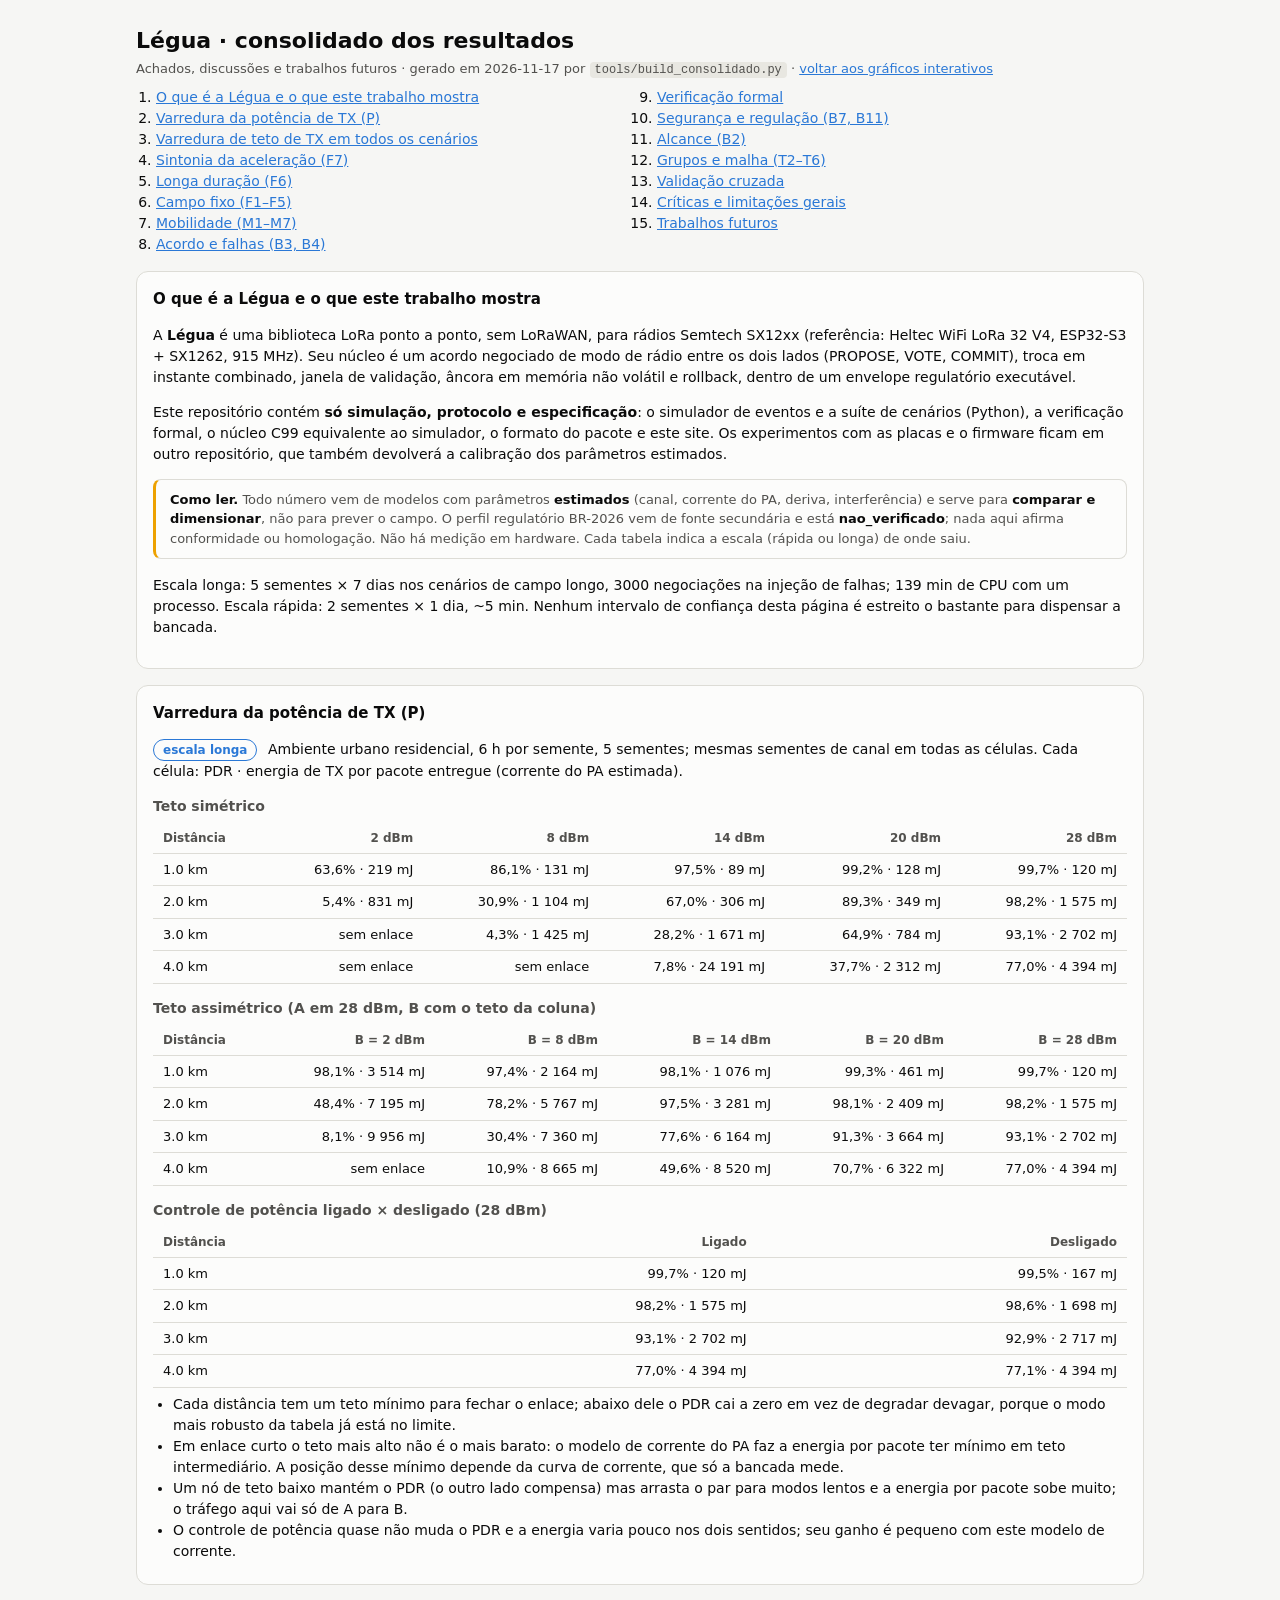
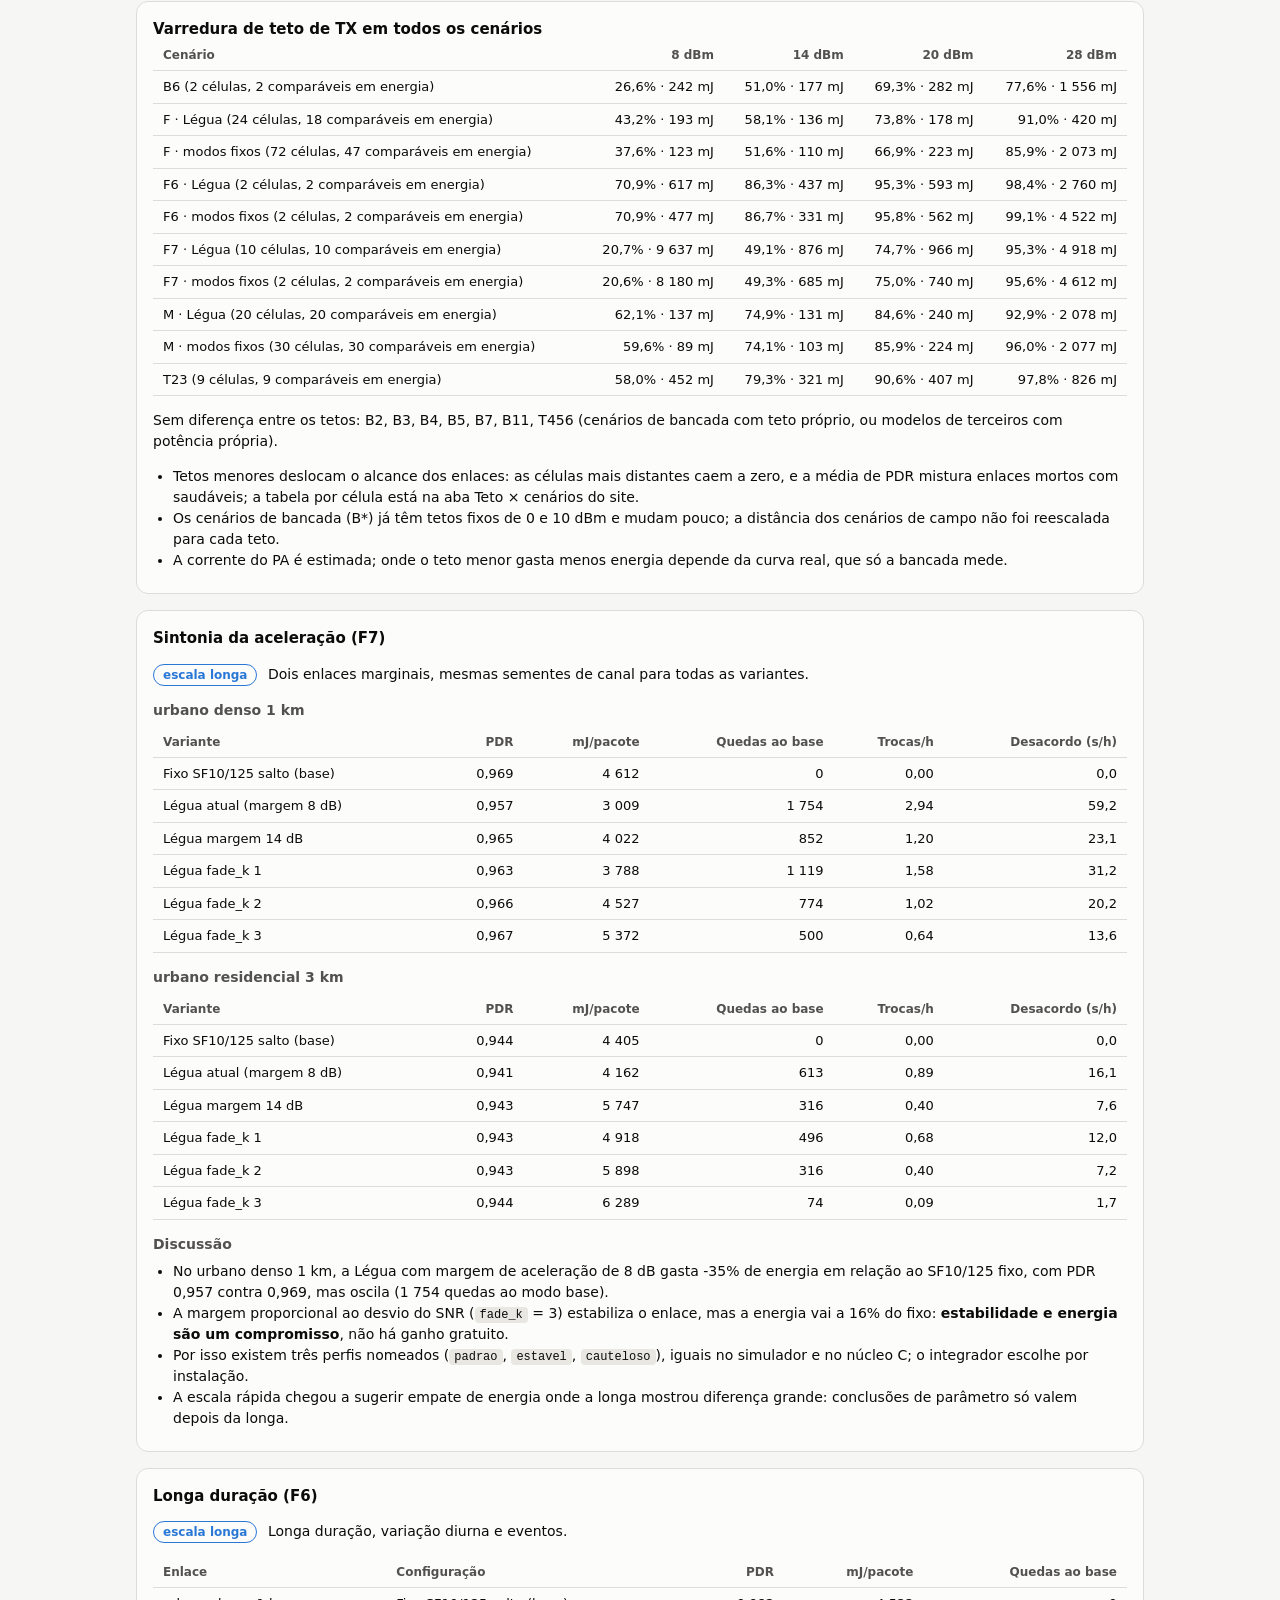
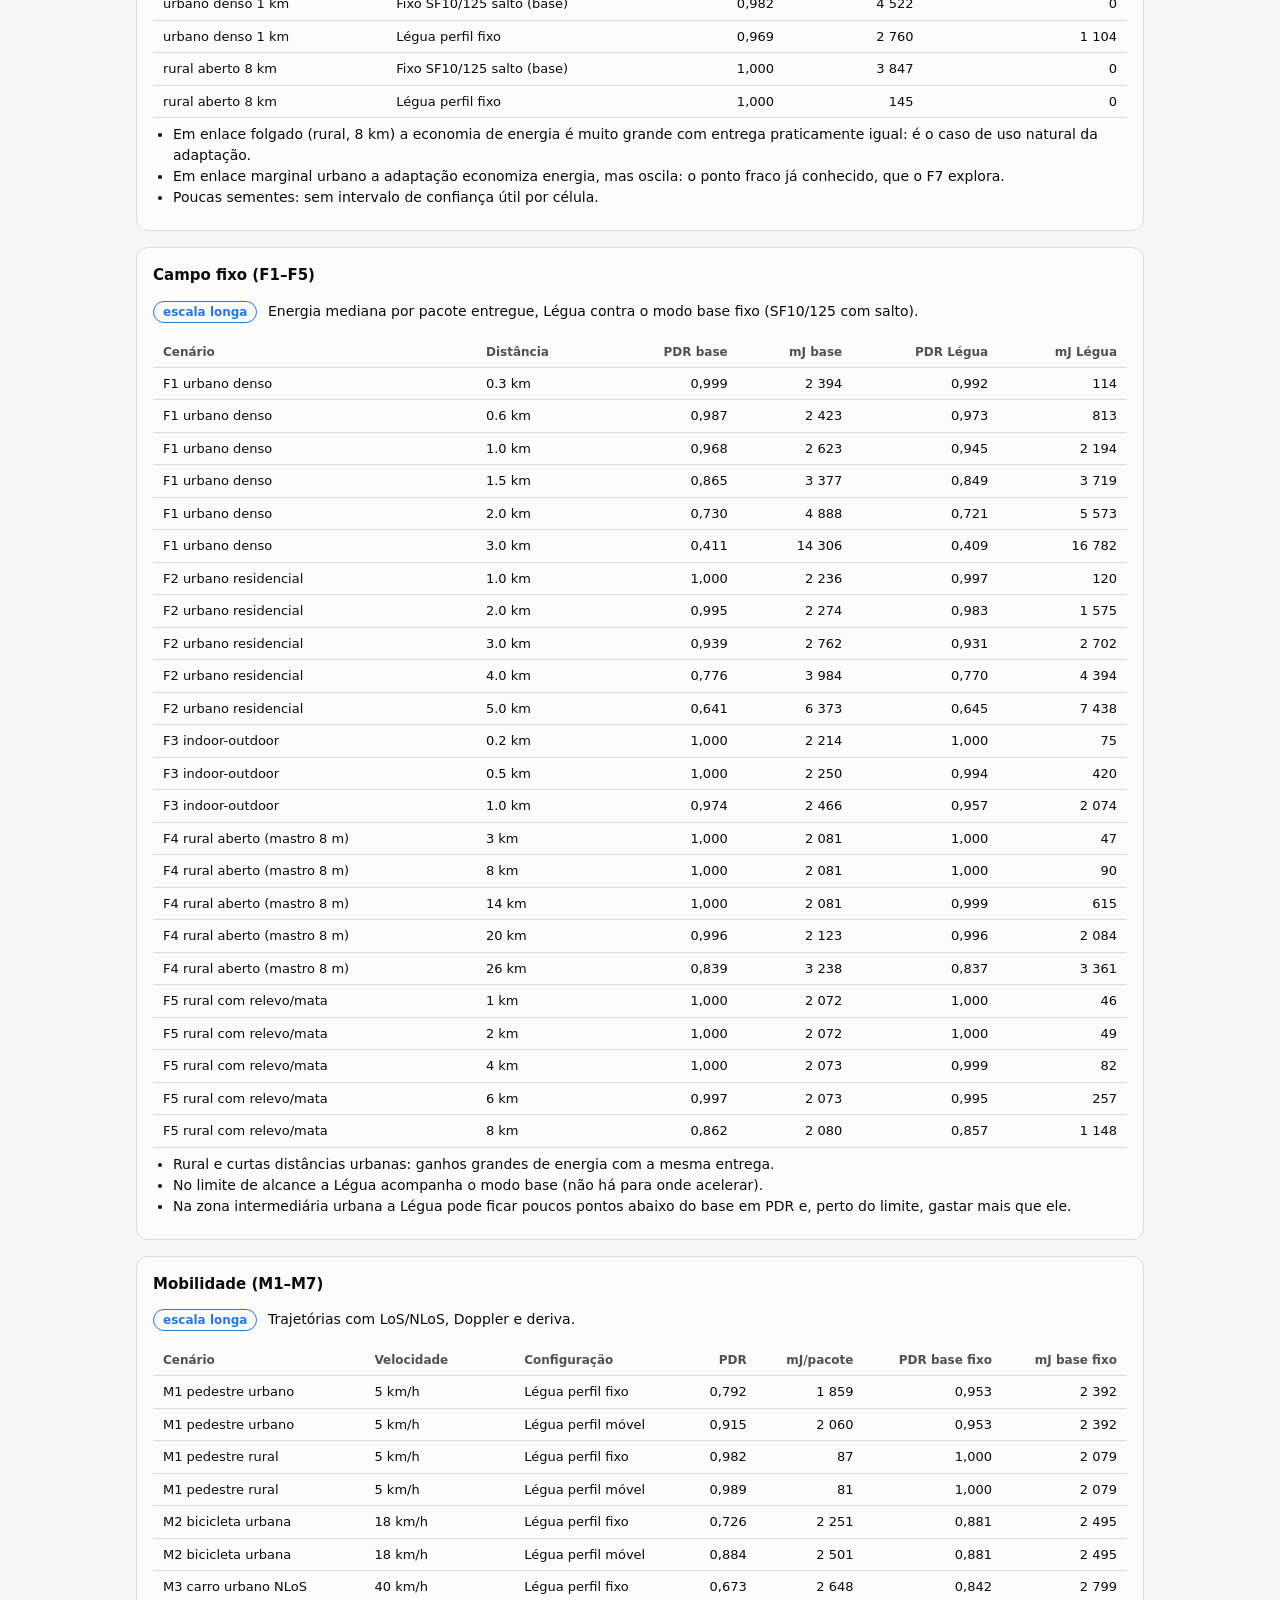
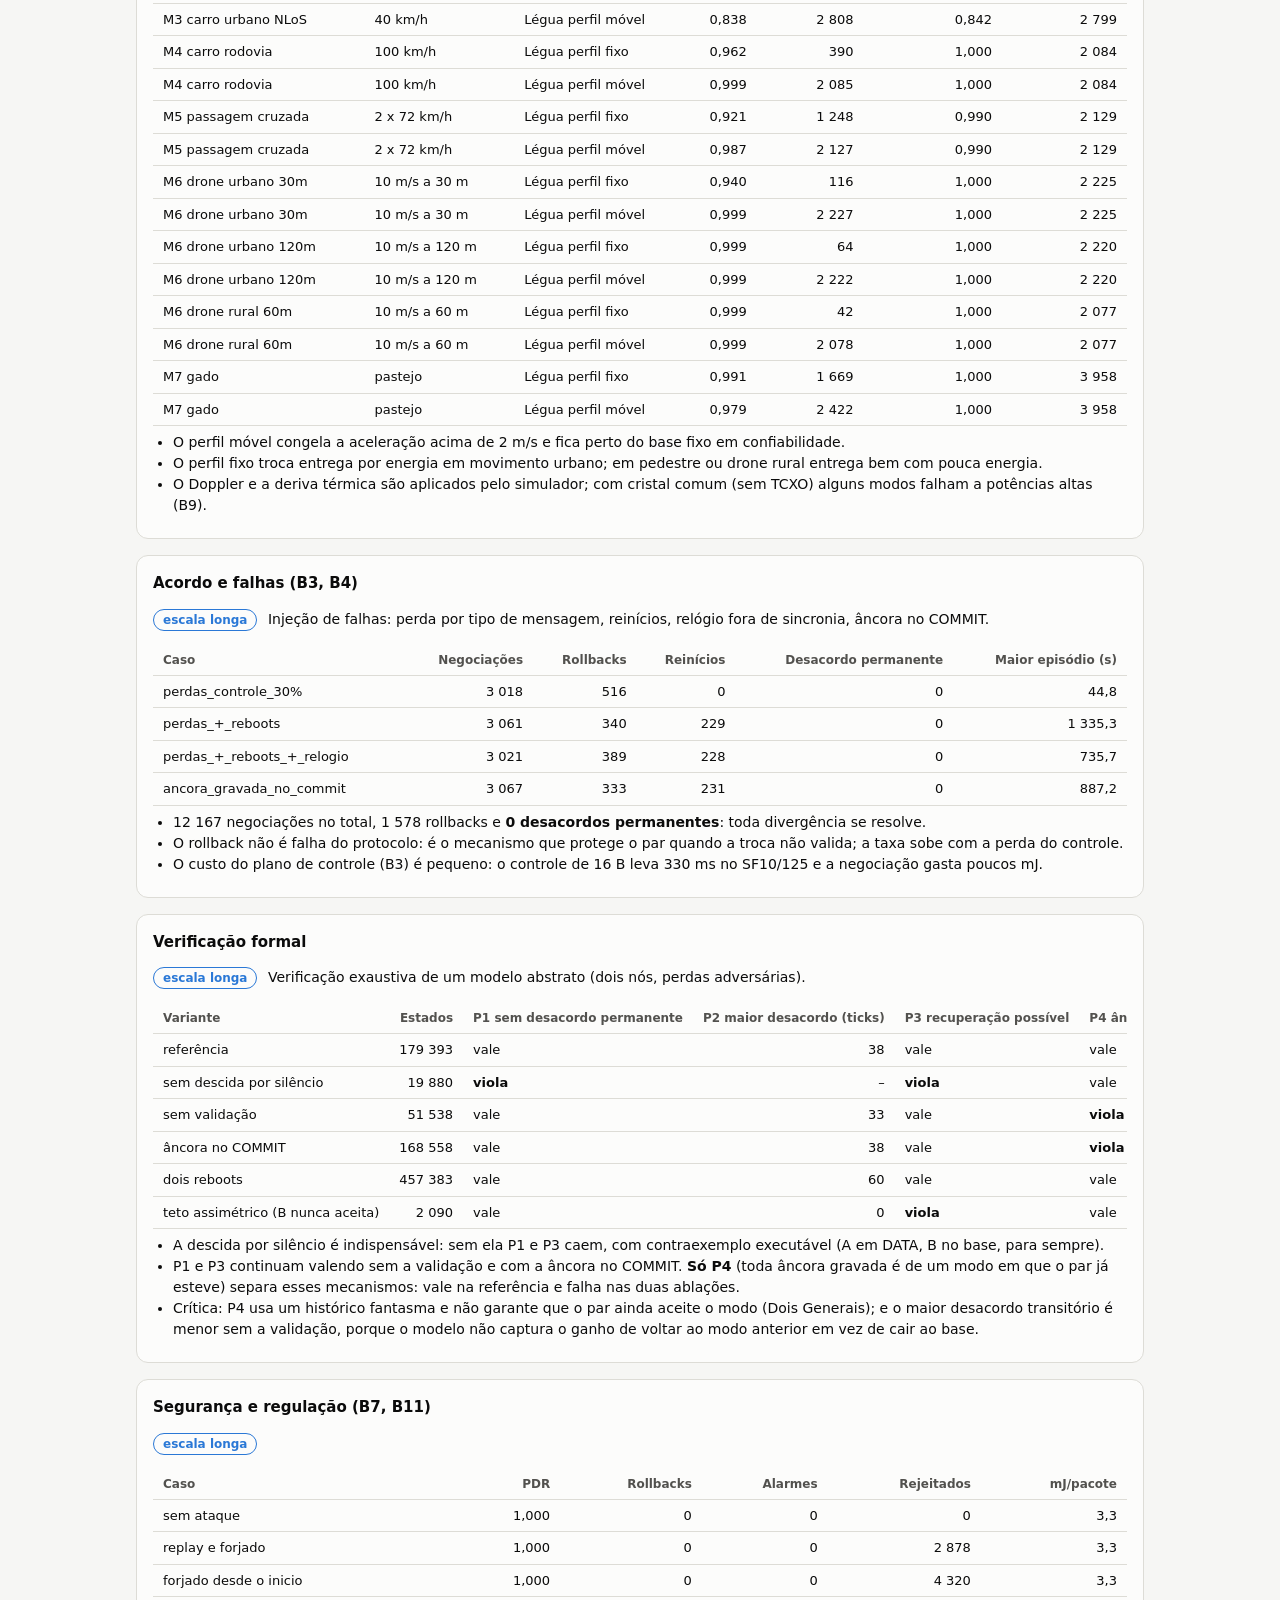
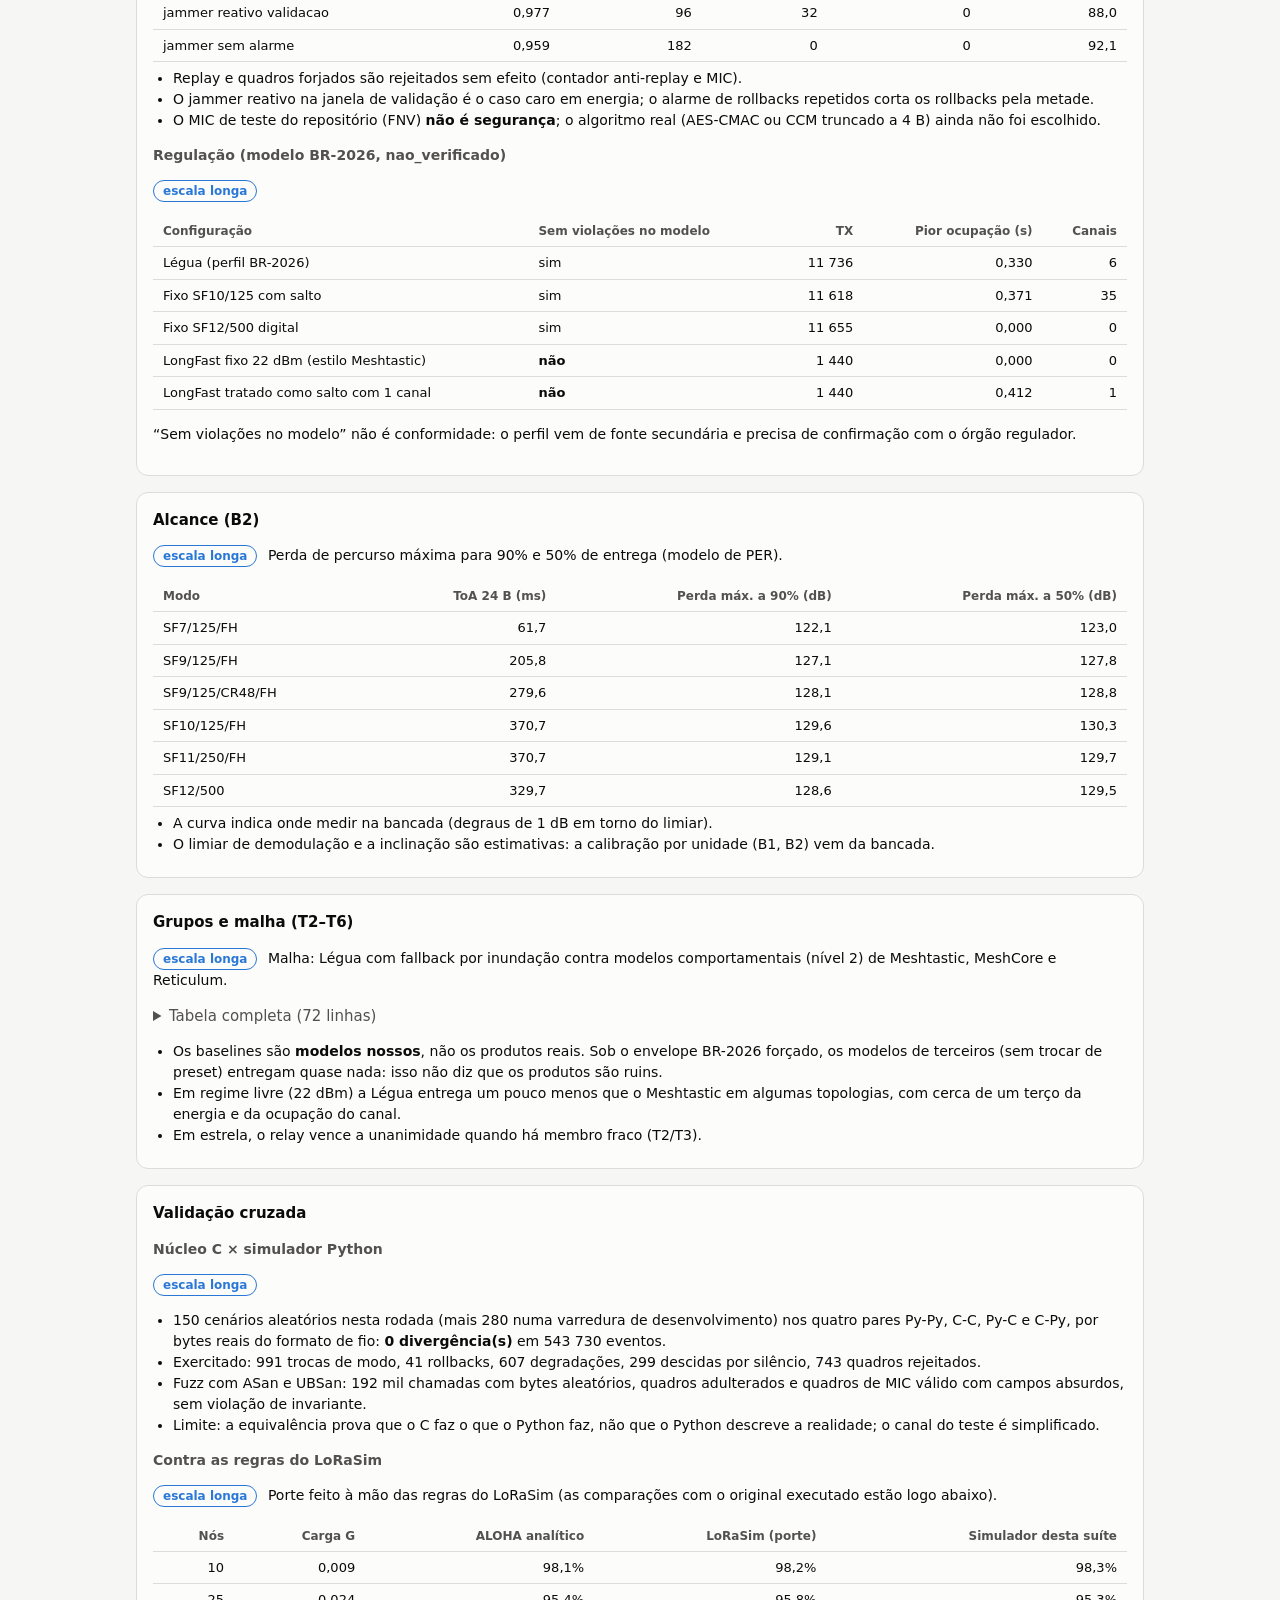
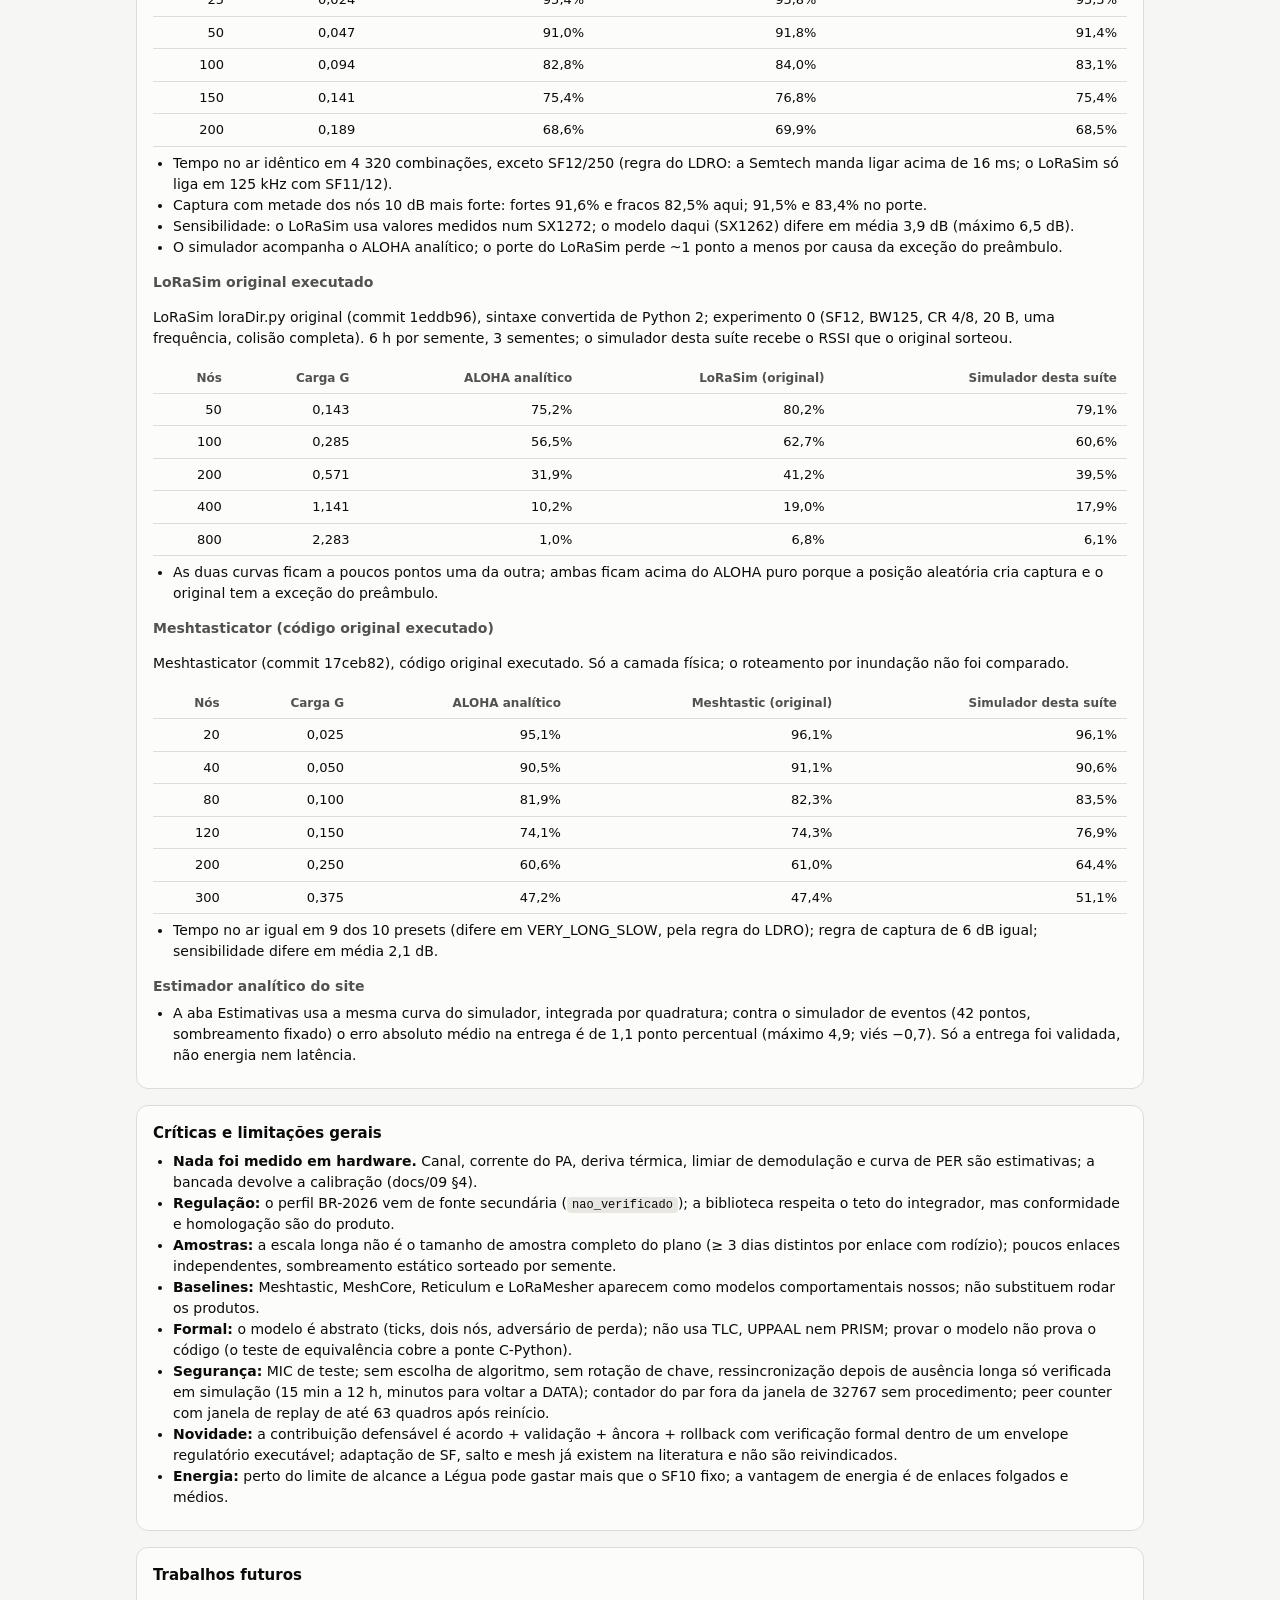
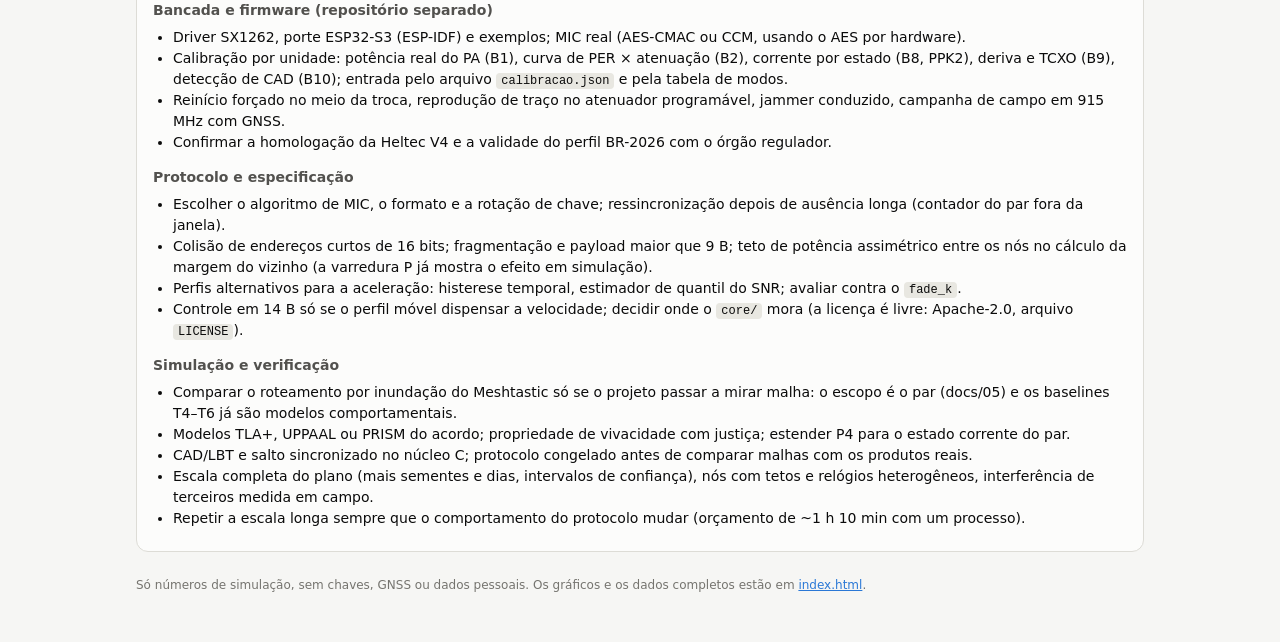
==== commit 7054c7d9: "Regenera o site com a escala longa após o MIC e a rotação de chaves Co-Authored-By: Claude Sonnet 5." ====
--- a/site/consolidado.html
+++ b/site/consolidado.html
@@ -38,9 +38,9 @@
 vem de fonte secundária e está <b>nao_verificado</b>; nada aqui afirma conformidade ou homologação. Não há medição em
 hardware. Cada tabela indica a escala (rápida ou longa) de onde saiu.</div>
 <p>Escala longa: 5 sementes × 7 dias nos cenários de campo longo, 3000 negociações na injeção de falhas;
-94 min de CPU com um processo. Escala rápida: 2 sementes × 1 dia, ~5 min. Nenhum intervalo de
+139 min de CPU com um processo. Escala rápida: 2 sementes × 1 dia, ~5 min. Nenhum intervalo de
 confiança desta página é estreito o bastante para dispensar a bancada.</p>
-</section><section class="card" id="potencia"><h2>Varredura da potência de TX (P)</h2><p><span class="badge full">escala longa</span> Ambiente urbano residencial, 6 h por semente, 5 sementes; mesmas sementes de canal em todas as células. Cada célula: PDR · energia de TX por pacote entregue (corrente do PA estimada).</p><h3>Teto simétrico</h3><div class="tw"><table><thead><tr><th class="">Distância</th><th class="n">2 dBm</th><th class="n">8 dBm</th><th class="n">14 dBm</th><th class="n">20 dBm</th><th class="n">28 dBm</th></tr></thead><tbody><tr><td class="">1.0 km</td><td class="n">63,6% · 219 mJ</td><td class="n">86,1% · 131 mJ</td><td class="n">97,5% · 89 mJ</td><td class="n">99,2% · 128 mJ</td><td class="n">99,7% · 120 mJ</td></tr><tr><td class="">2.0 km</td><td class="n">5,4% · 831 mJ</td><td class="n">30,9% · 1 104 mJ</td><td class="n">67,0% · 306 mJ</td><td class="n">89,3% · 349 mJ</td><td class="n">98,2% · 1 575 mJ</td></tr><tr><td class="">3.0 km</td><td class="n">sem enlace</td><td class="n">4,3% · 1 425 mJ</td><td class="n">28,2% · 1 671 mJ</td><td class="n">64,9% · 784 mJ</td><td class="n">93,1% · 2 702 mJ</td></tr><tr><td class="">4.0 km</td><td class="n">sem enlace</td><td class="n">sem enlace</td><td class="n">7,8% · 24 191 mJ</td><td class="n">37,7% · 2 312 mJ</td><td class="n">77,0% · 4 394 mJ</td></tr></tbody></table></div><h3>Teto assimétrico (A em 28 dBm, B com o teto da coluna)</h3><div class="tw"><table><thead><tr><th class="">Distância</th><th class="n">B = 2 dBm</th><th class="n">B = 8 dBm</th><th class="n">B = 14 dBm</th><th class="n">B = 20 dBm</th><th class="n">B = 28 dBm</th></tr></thead><tbody><tr><td class="">1.0 km</td><td class="n">98,1% · 3 514 mJ</td><td class="n">97,4% · 2 164 mJ</td><td class="n">98,1% · 1 076 mJ</td><td class="n">99,3% · 461 mJ</td><td class="n">99,7% · 120 mJ</td></tr><tr><td class="">2.0 km</td><td class="n">48,4% · 7 195 mJ</td><td class="n">78,2% · 5 767 mJ</td><td class="n">97,5% · 3 281 mJ</td><td class="n">98,1% · 2 409 mJ</td><td class="n">98,2% · 1 575 mJ</td></tr><tr><td class="">3.0 km</td><td class="n">8,1% · 9 956 mJ</td><td class="n">30,4% · 7 360 mJ</td><td class="n">77,6% · 6 164 mJ</td><td class="n">91,3% · 3 664 mJ</td><td class="n">93,1% · 2 702 mJ</td></tr><tr><td class="">4.0 km</td><td class="n">sem enlace</td><td class="n">10,9% · 8 665 mJ</td><td class="n">49,6% · 8 520 mJ</td><td class="n">70,7% · 6 322 mJ</td><td class="n">77,0% · 4 394 mJ</td></tr></tbody></table></div><h3>Controle de potência ligado × desligado (28 dBm)</h3><div class="tw"><table><thead><tr><th class="">Distância</th><th class="n">Ligado</th><th class="n">Desligado</th></tr></thead><tbody><tr><td class="">1.0 km</td><td class="n">99,7% · 120 mJ</td><td class="n">99,5% · 167 mJ</td></tr><tr><td class="">2.0 km</td><td class="n">98,2% · 1 575 mJ</td><td class="n">98,6% · 1 698 mJ</td></tr><tr><td class="">3.0 km</td><td class="n">93,1% · 2 702 mJ</td><td class="n">92,9% · 2 717 mJ</td></tr><tr><td class="">4.0 km</td><td class="n">77,0% · 4 394 mJ</td><td class="n">77,1% · 4 394 mJ</td></tr></tbody></table></div><ul><li>Cada distância tem um teto mínimo para fechar o enlace; abaixo dele o PDR cai a zero em vez de degradar devagar, porque o modo mais robusto da tabela já está no limite.</li><li>Em enlace curto o teto mais alto não é o mais barato: o modelo de corrente do PA faz a energia por pacote ter mínimo em teto intermediário. A posição desse mínimo depende da curva de corrente, que só a bancada mede.</li><li>Um nó de teto baixo mantém o PDR (o outro lado compensa) mas arrasta o par para modos lentos e a energia por pacote sobe muito; o tráfego aqui vai só de A para B.</li><li>O controle de potência quase não muda o PDR e a energia varia pouco nos dois sentidos; seu ganho é pequeno com este modelo de corrente.</li></ul></section><section class="card" id="tetos"><h2>Varredura de teto de TX em todos os cenários</h2><div class="tw"><table><thead><tr><th class="">Cenário</th><th class="n">8 dBm</th><th class="n">14 dBm</th><th class="n">20 dBm</th><th class="n">28 dBm</th></tr></thead><tbody><tr><td class="">B6 (2 células, 2 comparáveis em energia)</td><td class="n">26,6% · 242 mJ</td><td class="n">51,0% · 177 mJ</td><td class="n">69,3% · 282 mJ</td><td class="n">77,6% · 1 556 mJ</td></tr><tr><td class="">F · Légua (24 células, 18 comparáveis em energia)</td><td class="n">43,2% · 193 mJ</td><td class="n">58,1% · 136 mJ</td><td class="n">73,8% · 178 mJ</td><td class="n">91,0% · 420 mJ</td></tr><tr><td class="">F · modos fixos (72 células, 47 comparáveis em energia)</td><td class="n">37,6% · 123 mJ</td><td class="n">51,6% · 110 mJ</td><td class="n">66,9% · 223 mJ</td><td class="n">85,9% · 2 073 mJ</td></tr><tr><td class="">F6 · Légua (2 células, 2 comparáveis em energia)</td><td class="n">70,9% · 617 mJ</td><td class="n">86,3% · 437 mJ</td><td class="n">95,3% · 593 mJ</td><td class="n">98,4% · 2 760 mJ</td></tr><tr><td class="">F6 · modos fixos (2 células, 2 comparáveis em energia)</td><td class="n">70,9% · 477 mJ</td><td class="n">86,7% · 331 mJ</td><td class="n">95,8% · 562 mJ</td><td class="n">99,1% · 4 522 mJ</td></tr><tr><td class="">F7 · Légua (10 células, 10 comparáveis em energia)</td><td class="n">20,7% · 9 637 mJ</td><td class="n">49,1% · 876 mJ</td><td class="n">74,7% · 966 mJ</td><td class="n">95,3% · 4 918 mJ</td></tr><tr><td class="">F7 · modos fixos (2 células, 2 comparáveis em energia)</td><td class="n">20,6% · 8 180 mJ</td><td class="n">49,3% · 685 mJ</td><td class="n">75,0% · 740 mJ</td><td class="n">95,6% · 4 612 mJ</td></tr><tr><td class="">M · Légua (20 células, 20 comparáveis em energia)</td><td class="n">62,1% · 137 mJ</td><td class="n">74,9% · 131 mJ</td><td class="n">84,6% · 240 mJ</td><td class="n">92,9% · 2 078 mJ</td></tr><tr><td class="">M · modos fixos (30 células, 30 comparáveis em energia)</td><td class="n">59,6% · 89 mJ</td><td class="n">74,1% · 103 mJ</td><td class="n">85,9% · 224 mJ</td><td class="n">96,0% · 2 077 mJ</td></tr><tr><td class="">T23 (9 células, 9 comparáveis em energia)</td><td class="n">58,0% · 452 mJ</td><td class="n">79,3% · 321 mJ</td><td class="n">90,6% · 407 mJ</td><td class="n">97,8% · 826 mJ</td></tr></tbody></table></div><p>Sem diferença entre os tetos: B2, B3, B4, B5, B7, B11, T456 (cenários de bancada com teto próprio, ou modelos de terceiros com potência própria).</p><ul><li>Tetos menores deslocam o alcance dos enlaces: as células mais distantes caem a zero, e a média de PDR mistura enlaces mortos com saudáveis; a tabela por célula está na aba Teto × cenários do site.</li><li>Os cenários de bancada (B*) já têm tetos fixos de 0 e 10 dBm e mudam pouco; a distância dos cenários de campo não foi reescalada para cada teto.</li><li>A corrente do PA é estimada; onde o teto menor gasta menos energia depende da curva real, que só a bancada mede.</li></ul></section><section class="card" id="sintonia"><h2>Sintonia da aceleração (F7)</h2><p><span class="badge full">escala longa</span> Dois enlaces marginais, mesmas sementes de canal para todas as variantes.</p><h3>urbano denso 1 km</h3><div class="tw"><table><thead><tr><th class="">Variante</th><th class="n">PDR</th><th class="n">mJ/pacote</th><th class="n">Quedas ao base</th><th class="n">Trocas/h</th><th class="n">Desacordo (s/h)</th></tr></thead><tbody><tr><td class="">Fixo SF10/125 salto (base)</td><td class="n">0,969</td><td class="n">4 612</td><td class="n">0</td><td class="n">0,00</td><td class="n">0,0</td></tr><tr><td class="">Légua atual (margem 8 dB)</td><td class="n">0,957</td><td class="n">3 009</td><td class="n">1 754</td><td class="n">2,94</td><td class="n">59,2</td></tr><tr><td class="">Légua margem 14 dB</td><td class="n">0,965</td><td class="n">4 022</td><td class="n">852</td><td class="n">1,20</td><td class="n">23,1</td></tr><tr><td class="">Légua fade_k 1</td><td class="n">0,963</td><td class="n">3 788</td><td class="n">1 119</td><td class="n">1,58</td><td class="n">31,2</td></tr><tr><td class="">Légua fade_k 2</td><td class="n">0,966</td><td class="n">4 527</td><td class="n">774</td><td class="n">1,02</td><td class="n">20,2</td></tr><tr><td class="">Légua fade_k 3</td><td class="n">0,967</td><td class="n">5 372</td><td class="n">500</td><td class="n">0,64</td><td class="n">13,6</td></tr></tbody></table></div><h3>urbano residencial 3 km</h3><div class="tw"><table><thead><tr><th class="">Variante</th><th class="n">PDR</th><th class="n">mJ/pacote</th><th class="n">Quedas ao base</th><th class="n">Trocas/h</th><th class="n">Desacordo (s/h)</th></tr></thead><tbody><tr><td class="">Fixo SF10/125 salto (base)</td><td class="n">0,944</td><td class="n">4 405</td><td class="n">0</td><td class="n">0,00</td><td class="n">0,0</td></tr><tr><td class="">Légua atual (margem 8 dB)</td><td class="n">0,941</td><td class="n">4 162</td><td class="n">613</td><td class="n">0,89</td><td class="n">16,1</td></tr><tr><td class="">Légua margem 14 dB</td><td class="n">0,943</td><td class="n">5 747</td><td class="n">316</td><td class="n">0,40</td><td class="n">7,6</td></tr><tr><td class="">Légua fade_k 1</td><td class="n">0,943</td><td class="n">4 918</td><td class="n">496</td><td class="n">0,68</td><td class="n">12,0</td></tr><tr><td class="">Légua fade_k 2</td><td class="n">0,943</td><td class="n">5 898</td><td class="n">316</td><td class="n">0,40</td><td class="n">7,2</td></tr><tr><td class="">Légua fade_k 3</td><td class="n">0,944</td><td class="n">6 289</td><td class="n">74</td><td class="n">0,09</td><td class="n">1,7</td></tr></tbody></table></div><h3>Discussão</h3><ul><li>No urbano denso 1 km, a Légua com margem de aceleração de 8 dB gasta -35% de energia em relação ao SF10/125 fixo, com PDR 0,957 contra 0,969, mas oscila (1 754 quedas ao modo base).</li><li>A margem proporcional ao desvio do SNR (<code>fade_k</code> = 3) estabiliza o enlace, mas a energia vai a 16% do fixo: <b>estabilidade e energia são um compromisso</b>, não há ganho gratuito.</li><li>Por isso existem três perfis nomeados (<code>padrao</code>, <code>estavel</code>, <code>cauteloso</code>), iguais no simulador e no núcleo C; o integrador escolhe por instalação.</li><li>A escala rápida chegou a sugerir empate de energia onde a longa mostrou diferença grande: conclusões de parâmetro só valem depois da longa.</li></ul></section><section class="card" id="longa"><h2>Longa duração (F6)</h2><p><span class="badge full">escala longa</span> Longa duração, variação diurna e eventos.</p><div class="tw"><table><thead><tr><th class="">Enlace</th><th class="">Configuração</th><th class="n">PDR</th><th class="n">mJ/pacote</th><th class="n">Quedas ao base</th></tr></thead><tbody><tr><td class="">urbano denso 1 km</td><td class="">Fixo SF10/125 salto (base)</td><td class="n">0,982</td><td class="n">4 522</td><td class="n">0</td></tr><tr><td class="">urbano denso 1 km</td><td class="">Légua perfil fixo</td><td class="n">0,969</td><td class="n">2 760</td><td class="n">1 104</td></tr><tr><td class="">rural aberto 8 km</td><td class="">Fixo SF10/125 salto (base)</td><td class="n">1,000</td><td class="n">3 847</td><td class="n">0</td></tr><tr><td class="">rural aberto 8 km</td><td class="">Légua perfil fixo</td><td class="n">1,000</td><td class="n">145</td><td class="n">0</td></tr></tbody></table></div><ul><li>Em enlace folgado (rural, 8 km) a economia de energia é muito grande com entrega praticamente igual: é o caso de uso natural da adaptação.</li><li>Em enlace marginal urbano a adaptação economiza energia, mas oscila: o ponto fraco já conhecido, que o F7 explora.</li><li>Poucas sementes: sem intervalo de confiança útil por célula.</li></ul></section><section class="card" id="campo"><h2>Campo fixo (F1–F5)</h2><p><span class="badge full">escala longa</span> Energia mediana por pacote entregue, Légua contra o modo base fixo (SF10/125 com salto).</p><div class="tw"><table><thead><tr><th class="">Cenário</th><th class="">Distância</th><th class="n">PDR base</th><th class="n">mJ base</th><th class="n">PDR Légua</th><th class="n">mJ Légua</th></tr></thead><tbody><tr><td class="">F1 urbano denso</td><td class="">0.3 km</td><td class="n">0,999</td><td class="n">2 394</td><td class="n">0,992</td><td class="n">114</td></tr><tr><td class="">F1 urbano denso</td><td class="">0.6 km</td><td class="n">0,987</td><td class="n">2 423</td><td class="n">0,973</td><td class="n">813</td></tr><tr><td class="">F1 urbano denso</td><td class="">1.0 km</td><td class="n">0,968</td><td class="n">2 623</td><td class="n">0,945</td><td class="n">2 194</td></tr><tr><td class="">F1 urbano denso</td><td class="">1.5 km</td><td class="n">0,865</td><td class="n">3 377</td><td class="n">0,849</td><td class="n">3 719</td></tr><tr><td class="">F1 urbano denso</td><td class="">2.0 km</td><td class="n">0,730</td><td class="n">4 888</td><td class="n">0,721</td><td class="n">5 573</td></tr><tr><td class="">F1 urbano denso</td><td class="">3.0 km</td><td class="n">0,411</td><td class="n">14 306</td><td class="n">0,409</td><td class="n">16 782</td></tr><tr><td class="">F2 urbano residencial</td><td class="">1.0 km</td><td class="n">1,000</td><td class="n">2 236</td><td class="n">0,997</td><td class="n">120</td></tr><tr><td class="">F2 urbano residencial</td><td class="">2.0 km</td><td class="n">0,995</td><td class="n">2 274</td><td class="n">0,983</td><td class="n">1 575</td></tr><tr><td class="">F2 urbano residencial</td><td class="">3.0 km</td><td class="n">0,939</td><td class="n">2 762</td><td class="n">0,931</td><td class="n">2 702</td></tr><tr><td class="">F2 urbano residencial</td><td class="">4.0 km</td><td class="n">0,776</td><td class="n">3 984</td><td class="n">0,770</td><td class="n">4 394</td></tr><tr><td class="">F2 urbano residencial</td><td class="">5.0 km</td><td class="n">0,641</td><td class="n">6 373</td><td class="n">0,645</td><td class="n">7 438</td></tr><tr><td class="">F3 indoor-outdoor</td><td class="">0.2 km</td><td class="n">1,000</td><td class="n">2 214</td><td class="n">1,000</td><td class="n">75</td></tr><tr><td class="">F3 indoor-outdoor</td><td class="">0.5 km</td><td class="n">1,000</td><td class="n">2 250</td><td class="n">0,994</td><td class="n">420</td></tr><tr><td class="">F3 indoor-outdoor</td><td class="">1.0 km</td><td class="n">0,974</td><td class="n">2 466</td><td class="n">0,957</td><td class="n">2 074</td></tr><tr><td class="">F4 rural aberto (mastro 8 m)</td><td class="">3 km</td><td class="n">1,000</td><td class="n">2 081</td><td class="n">1,000</td><td class="n">47</td></tr><tr><td class="">F4 rural aberto (mastro 8 m)</td><td class="">8 km</td><td class="n">1,000</td><td class="n">2 081</td><td class="n">1,000</td><td class="n">90</td></tr><tr><td class="">F4 rural aberto (mastro 8 m)</td><td class="">14 km</td><td class="n">1,000</td><td class="n">2 081</td><td class="n">0,999</td><td class="n">615</td></tr><tr><td class="">F4 rural aberto (mastro 8 m)</td><td class="">20 km</td><td class="n">0,996</td><td class="n">2 123</td><td class="n">0,996</td><td class="n">2 084</td></tr><tr><td class="">F4 rural aberto (mastro 8 m)</td><td class="">26 km</td><td class="n">0,839</td><td class="n">3 238</td><td class="n">0,837</td><td class="n">3 361</td></tr><tr><td class="">F5 rural com relevo/mata</td><td class="">1 km</td><td class="n">1,000</td><td class="n">2 072</td><td class="n">1,000</td><td class="n">46</td></tr><tr><td class="">F5 rural com relevo/mata</td><td class="">2 km</td><td class="n">1,000</td><td class="n">2 072</td><td class="n">1,000</td><td class="n">49</td></tr><tr><td class="">F5 rural com relevo/mata</td><td class="">4 km</td><td class="n">1,000</td><td class="n">2 073</td><td class="n">0,999</td><td class="n">82</td></tr><tr><td class="">F5 rural com relevo/mata</td><td class="">6 km</td><td class="n">0,997</td><td class="n">2 073</td><td class="n">0,995</td><td class="n">257</td></tr><tr><td class="">F5 rural com relevo/mata</td><td class="">8 km</td><td class="n">0,862</td><td class="n">2 080</td><td class="n">0,857</td><td class="n">1 148</td></tr></tbody></table></div><ul><li>Rural e curtas distâncias urbanas: ganhos grandes de energia com a mesma entrega.</li><li>No limite de alcance a Légua acompanha o modo base (não há para onde acelerar).</li><li>Na zona intermediária urbana a Légua pode ficar poucos pontos abaixo do base em PDR e, perto do limite, gastar mais que ele.</li></ul></section><section class="card" id="mobilidade"><h2>Mobilidade (M1–M7)</h2><p><span class="badge full">escala longa</span> Trajetórias com LoS/NLoS, Doppler e deriva.</p><div class="tw"><table><thead><tr><th class="">Cenário</th><th class="">Velocidade</th><th class="">Configuração</th><th class="n">PDR</th><th class="n">mJ/pacote</th><th class="n">PDR base fixo</th><th class="n">mJ base fixo</th></tr></thead><tbody><tr><td class="">M1 pedestre urbano</td><td class="">5 km/h</td><td class="">Légua perfil fixo</td><td class="n">0,792</td><td class="n">1 859</td><td class="n">0,953</td><td class="n">2 392</td></tr><tr><td class="">M1 pedestre urbano</td><td class="">5 km/h</td><td class="">Légua perfil móvel</td><td class="n">0,915</td><td class="n">2 060</td><td class="n">0,953</td><td class="n">2 392</td></tr><tr><td class="">M1 pedestre rural</td><td class="">5 km/h</td><td class="">Légua perfil fixo</td><td class="n">0,982</td><td class="n">87</td><td class="n">1,000</td><td class="n">2 079</td></tr><tr><td class="">M1 pedestre rural</td><td class="">5 km/h</td><td class="">Légua perfil móvel</td><td class="n">0,989</td><td class="n">81</td><td class="n">1,000</td><td class="n">2 079</td></tr><tr><td class="">M2 bicicleta urbana</td><td class="">18 km/h</td><td class="">Légua perfil fixo</td><td class="n">0,726</td><td class="n">2 251</td><td class="n">0,881</td><td class="n">2 495</td></tr><tr><td class="">M2 bicicleta urbana</td><td class="">18 km/h</td><td class="">Légua perfil móvel</td><td class="n">0,884</td><td class="n">2 501</td><td class="n">0,881</td><td class="n">2 495</td></tr><tr><td class="">M3 carro urbano NLoS</td><td class="">40 km/h</td><td class="">Légua perfil fixo</td><td class="n">0,673</td><td class="n">2 648</td><td class="n">0,842</td><td class="n">2 799</td></tr><tr><td class="">M3 carro urbano NLoS</td><td class="">40 km/h</td><td class="">Légua perfil móvel</td><td class="n">0,838</td><td class="n">2 808</td><td class="n">0,842</td><td class="n">2 799</td></tr><tr><td class="">M4 carro rodovia</td><td class="">100 km/h</td><td class="">Légua perfil fixo</td><td class="n">0,962</td><td class="n">390</td><td class="n">1,000</td><td class="n">2 084</td></tr><tr><td class="">M4 carro rodovia</td><td class="">100 km/h</td><td class="">Légua perfil móvel</td><td class="n">0,999</td><td class="n">2 085</td><td class="n">1,000</td><td class="n">2 084</td></tr><tr><td class="">M5 passagem cruzada</td><td class="">2 x 72 km/h</td><td class="">Légua perfil fixo</td><td class="n">0,921</td><td class="n">1 248</td><td class="n">0,990</td><td class="n">2 129</td></tr><tr><td class="">M5 passagem cruzada</td><td class="">2 x 72 km/h</td><td class="">Légua perfil móvel</td><td class="n">0,987</td><td class="n">2 127</td><td class="n">0,990</td><td class="n">2 129</td></tr><tr><td class="">M6 drone urbano 30m</td><td class="">10 m/s a 30 m</td><td class="">Légua perfil fixo</td><td class="n">0,940</td><td class="n">116</td><td class="n">1,000</td><td class="n">2 225</td></tr><tr><td class="">M6 drone urbano 30m</td><td class="">10 m/s a 30 m</td><td class="">Légua perfil móvel</td><td class="n">0,999</td><td class="n">2 227</td><td class="n">1,000</td><td class="n">2 225</td></tr><tr><td class="">M6 drone urbano 120m</td><td class="">10 m/s a 120 m</td><td class="">Légua perfil fixo</td><td class="n">0,999</td><td class="n">64</td><td class="n">1,000</td><td class="n">2 220</td></tr><tr><td class="">M6 drone urbano 120m</td><td class="">10 m/s a 120 m</td><td class="">Légua perfil móvel</td><td class="n">0,999</td><td class="n">2 222</td><td class="n">1,000</td><td class="n">2 220</td></tr><tr><td class="">M6 drone rural 60m</td><td class="">10 m/s a 60 m</td><td class="">Légua perfil fixo</td><td class="n">0,999</td><td class="n">42</td><td class="n">1,000</td><td class="n">2 077</td></tr><tr><td class="">M6 drone rural 60m</td><td class="">10 m/s a 60 m</td><td class="">Légua perfil móvel</td><td class="n">0,999</td><td class="n">2 078</td><td class="n">1,000</td><td class="n">2 077</td></tr><tr><td class="">M7 gado</td><td class="">pastejo</td><td class="">Légua perfil fixo</td><td class="n">0,991</td><td class="n">1 669</td><td class="n">1,000</td><td class="n">3 958</td></tr><tr><td class="">M7 gado</td><td class="">pastejo</td><td class="">Légua perfil móvel</td><td class="n">0,979</td><td class="n">2 422</td><td class="n">1,000</td><td class="n">3 958</td></tr></tbody></table></div><ul><li>O perfil móvel congela a aceleração acima de 2 m/s e fica perto do base fixo em confiabilidade.</li><li>O perfil fixo troca entrega por energia em movimento urbano; em pedestre ou drone rural entrega bem com pouca energia.</li><li>O Doppler e a deriva térmica são aplicados pelo simulador; com cristal comum (sem TCXO) alguns modos falham a potências altas (B9).</li></ul></section><section class="card" id="acordo"><h2>Acordo e falhas (B3, B4)</h2><p><span class="badge full">escala longa</span> Injeção de falhas: perda por tipo de mensagem, reinícios, relógio fora de sincronia, âncora no COMMIT.</p><div class="tw"><table><thead><tr><th class="">Caso</th><th class="n">Negociações</th><th class="n">Rollbacks</th><th class="n">Reinícios</th><th class="n">Desacordo permanente</th><th class="n">Maior episódio (s)</th></tr></thead><tbody><tr><td class="">perdas_controle_30%</td><td class="n">3 018</td><td class="n">516</td><td class="n">0</td><td class="n">0</td><td class="n">44,8</td></tr><tr><td class="">perdas_+_reboots</td><td class="n">3 061</td><td class="n">340</td><td class="n">229</td><td class="n">0</td><td class="n">1 335,3</td></tr><tr><td class="">perdas_+_reboots_+_relogio</td><td class="n">3 021</td><td class="n">389</td><td class="n">228</td><td class="n">0</td><td class="n">735,7</td></tr><tr><td class="">ancora_gravada_no_commit</td><td class="n">3 067</td><td class="n">333</td><td class="n">231</td><td class="n">0</td><td class="n">887,2</td></tr></tbody></table></div><ul><li>12 167 negociações no total, 1 578 rollbacks e <b>0 desacordos permanentes</b>: toda divergência se resolve.</li><li>O rollback não é falha do protocolo: é o mecanismo que protege o par quando a troca não valida; a taxa sobe com a perda do controle.</li><li>O custo do plano de controle (B3) é pequeno: o controle de 16 B leva 330 ms no SF10/125 e a negociação gasta poucos mJ.</li></ul></section><section class="card" id="formal"><h2>Verificação formal</h2><p><span class="badge full">escala longa</span> Verificação exaustiva de um modelo abstrato (dois nós, perdas adversárias).</p><div class="tw"><table><thead><tr><th class="">Variante</th><th class="n">Estados</th><th class="">P1 sem desacordo permanente</th><th class="n">P2 maior desacordo (ticks)</th><th class="">P3 recuperação possível</th><th class="">P4 âncora confirmada pelo par</th></tr></thead><tbody><tr><td class="">referência</td><td class="n">179 393</td><td class="">vale</td><td class="n">38</td><td class="">vale</td><td class="">vale</td></tr><tr><td class="">sem descida por silêncio</td><td class="n">19 880</td><td class=""><b>viola</b></td><td class="n">–</td><td class=""><b>viola</b></td><td class="">vale</td></tr><tr><td class="">sem validação</td><td class="n">51 538</td><td class="">vale</td><td class="n">33</td><td class="">vale</td><td class=""><b>viola</b></td></tr><tr><td class="">âncora no COMMIT</td><td class="n">168 558</td><td class="">vale</td><td class="n">38</td><td class="">vale</td><td class=""><b>viola</b></td></tr><tr><td class="">dois reboots</td><td class="n">457 383</td><td class="">vale</td><td class="n">60</td><td class="">vale</td><td class="">vale</td></tr><tr><td class="">teto assimétrico (B nunca aceita)</td><td class="n">2 090</td><td class="">vale</td><td class="n">0</td><td class=""><b>viola</b></td><td class="">vale</td></tr></tbody></table></div><ul><li>A descida por silêncio é indispensável: sem ela P1 e P3 caem, com contraexemplo executável (A em DATA, B no base, para sempre).</li><li>P1 e P3 continuam valendo sem a validação e com a âncora no COMMIT. <b>Só P4</b> (toda âncora gravada é de um modo em que o par já esteve) separa esses mecanismos: vale na referência e falha nas duas ablações.</li><li>Crítica: P4 usa um histórico fantasma e não garante que o par ainda aceite o modo (Dois Generais); e o maior desacordo transitório é menor sem a validação, porque o modelo não captura o ganho de voltar ao modo anterior em vez de cair ao base.</li></ul></section><section class="card" id="seguranca"><h2>Segurança e regulação (B7, B11)</h2><p><span class="badge full">escala longa</span></p><div class="tw"><table><thead><tr><th class="">Caso</th><th class="n">PDR</th><th class="n">Rollbacks</th><th class="n">Alarmes</th><th class="n">Rejeitados</th><th class="n">mJ/pacote</th></tr></thead><tbody><tr><td class="">sem ataque</td><td class="n">1,000</td><td class="n">0</td><td class="n">0</td><td class="n">0</td><td class="n">3,3</td></tr><tr><td class="">replay e forjado</td><td class="n">1,000</td><td class="n">0</td><td class="n">0</td><td class="n">2 878</td><td class="n">3,3</td></tr><tr><td class="">jammer reativo validacao</td><td class="n">0,977</td><td class="n">96</td><td class="n">32</td><td class="n">0</td><td class="n">88,0</td></tr><tr><td class="">jammer sem alarme</td><td class="n">0,959</td><td class="n">182</td><td class="n">0</td><td class="n">0</td><td class="n">92,1</td></tr></tbody></table></div><ul><li>Replay e quadros forjados são rejeitados sem efeito (contador anti-replay e MIC).</li><li>O jammer reativo na janela de validação é o caso caro em energia; o alarme de rollbacks repetidos corta os rollbacks pela metade.</li><li>O MIC de teste do repositório (FNV) <b>não é segurança</b>; o algoritmo real (AES-CMAC ou CCM truncado a 4 B) ainda não foi escolhido.</li></ul><h3>Regulação (modelo BR-2026, nao_verificado)</h3><p><span class="badge full">escala longa</span></p><div class="tw"><table><thead><tr><th class="">Configuração</th><th class="">Sem violações no modelo</th><th class="n">TX</th><th class="n">Pior ocupação (s)</th><th class="n">Canais</th></tr></thead><tbody><tr><td class="">Légua (perfil BR-2026)</td><td class="">sim</td><td class="n">11 736</td><td class="n">0,330</td><td class="n">6</td></tr><tr><td class="">Fixo SF10/125 com salto</td><td class="">sim</td><td class="n">11 618</td><td class="n">0,371</td><td class="n">35</td></tr><tr><td class="">Fixo SF12/500 digital</td><td class="">sim</td><td class="n">11 655</td><td class="n">0,000</td><td class="n">0</td></tr><tr><td class="">LongFast fixo 22 dBm (estilo Meshtastic)</td><td class=""><b>não</b></td><td class="n">1 440</td><td class="n">0,000</td><td class="n">0</td></tr><tr><td class="">LongFast tratado como salto com 1 canal</td><td class=""><b>não</b></td><td class="n">1 440</td><td class="n">0,412</td><td class="n">1</td></tr></tbody></table></div><p>“Sem violações no modelo” não é conformidade: o perfil vem de fonte secundária e precisa de confirmação com o órgão regulador.</p></section><section class="card" id="alcance"><h2>Alcance (B2)</h2><p><span class="badge full">escala longa</span> Perda de percurso máxima para 90% e 50% de entrega (modelo de PER).</p><div class="tw"><table><thead><tr><th class="">Modo</th><th class="n">ToA 24 B (ms)</th><th class="n">Perda máx. a 90% (dB)</th><th class="n">Perda máx. a 50% (dB)</th></tr></thead><tbody><tr><td class="">SF7/125/FH</td><td class="n">61,7</td><td class="n">122,1</td><td class="n">123,0</td></tr><tr><td class="">SF9/125/FH</td><td class="n">205,8</td><td class="n">127,1</td><td class="n">127,8</td></tr><tr><td class="">SF9/125/CR48/FH</td><td class="n">279,6</td><td class="n">128,1</td><td class="n">128,8</td></tr><tr><td class="">SF10/125/FH</td><td class="n">370,7</td><td class="n">129,6</td><td class="n">130,3</td></tr><tr><td class="">SF11/250/FH</td><td class="n">370,7</td><td class="n">129,1</td><td class="n">129,7</td></tr><tr><td class="">SF12/500</td><td class="n">329,7</td><td class="n">128,6</td><td class="n">129,5</td></tr></tbody></table></div><ul><li>A curva indica onde medir na bancada (degraus de 1 dB em torno do limiar).</li><li>O limiar de demodulação e a inclinação são estimativas: a calibração por unidade (B1, B2) vem da bancada.</li></ul></section><section class="card" id="malha"><h2>Grupos e malha (T2–T6)</h2><p><span class="badge full">escala longa</span> Malha: Légua com fallback por inundação contra modelos comportamentais (nível 2) de Meshtastic, MeshCore e Reticulum.</p><details><summary>Tabela completa (72 linhas)</summary><div class="tw"><table><thead><tr><th class="">Ambiente</th><th class="">Topologia</th><th class="">Protocolo e regime</th><th class="n">PDR</th><th class="n">mJ/pacote</th><th class="n">Ocupação (%)</th></tr></thead><tbody><tr><td class="">urbano_residencial</td><td class="">T4 linha 6 nós</td><td class="">meshtastic (sem regra (22 dBm))</td><td class="n">0,274</td><td class="n">4 956</td><td class="n">14,6</td></tr><tr><td class="">urbano_residencial</td><td class="">T4 linha 6 nós</td><td class="">meshcore (sem regra (22 dBm))</td><td class="n">0,080</td><td class="n">4 673</td><td class="n">4,0</td></tr><tr><td class="">urbano_residencial</td><td class="">T4 linha 6 nós</td><td class="">reticulum (sem regra (22 dBm))</td><td class="n">0,068</td><td class="n">1 484</td><td class="n">1,1</td></tr><tr><td class="">urbano_residencial</td><td class="">T4 linha 6 nós</td><td class="">loramesher (sem regra (22 dBm))</td><td class="n">0,000</td><td class="n">–</td><td class="n">0,2</td></tr><tr><td class="">urbano_residencial</td><td class="">T4 linha 6 nós</td><td class="">legua (sem regra (22 dBm))</td><td class="n">0,581</td><td class="n">1 421</td><td class="n">8,8</td></tr><tr><td class="">urbano_residencial</td><td class="">T4 linha 6 nós</td><td class="">legua+ff (sem regra (22 dBm))</td><td class="n">0,558</td><td class="n">2 180</td><td class="n">13,0</td></tr><tr><td class="">urbano_residencial</td><td class="">T4 linha 6 nós</td><td class="">meshtastic (BR-2026)</td><td class="n">0,000</td><td class="n">–</td><td class="n">6,3</td></tr><tr><td class="">urbano_residencial</td><td class="">T4 linha 6 nós</td><td class="">meshcore (BR-2026)</td><td class="n">0,000</td><td class="n">–</td><td class="n">1,0</td></tr><tr><td class="">urbano_residencial</td><td class="">T4 linha 6 nós</td><td class="">reticulum (BR-2026)</td><td class="n">0,000</td><td class="n">–</td><td class="n">0,1</td></tr><tr><td class="">urbano_residencial</td><td class="">T4 linha 6 nós</td><td class="">loramesher (BR-2026)</td><td class="n">0,000</td><td class="n">–</td><td class="n">0,2</td></tr><tr><td class="">urbano_residencial</td><td class="">T4 linha 6 nós</td><td class="">legua (BR-2026)</td><td class="n">0,669</td><td class="n">9 120</td><td class="n">8,1</td></tr><tr><td class="">urbano_residencial</td><td class="">T4 linha 6 nós</td><td class="">legua+ff (BR-2026)</td><td class="n">0,938</td><td class="n">5 948</td><td class="n">7,4</td></tr><tr><td class="">urbano_residencial</td><td class="">T5 malha 14 nós</td><td class="">meshtastic (sem regra (22 dBm))</td><td class="n">0,986</td><td class="n">908</td><td class="n">24,9</td></tr><tr><td class="">urbano_residencial</td><td class="">T5 malha 14 nós</td><td class="">meshcore (sem regra (22 dBm))</td><td class="n">0,927</td><td class="n">375</td><td class="n">9,7</td></tr><tr><td class="">urbano_residencial</td><td class="">T5 malha 14 nós</td><td class="">reticulum (sem regra (22 dBm))</td><td class="n">0,754</td><td class="n">257</td><td class="n">5,4</td></tr><tr><td class="">urbano_residencial</td><td class="">T5 malha 14 nós</td><td class="">loramesher (sem regra (22 dBm))</td><td class="n">0,833</td><td class="n">122</td><td class="n">2,8</td></tr><tr><td class="">urbano_residencial</td><td class="">T5 malha 14 nós</td><td class="">legua (sem regra (22 dBm))</td><td class="n">0,972</td><td class="n">306</td><td class="n">8,3</td></tr><tr><td class="">urbano_residencial</td><td class="">T5 malha 14 nós</td><td class="">legua+ff (sem regra (22 dBm))</td><td class="n">0,989</td><td class="n">321</td><td class="n">8,8</td></tr><tr><td class="">urbano_residencial</td><td class="">T5 malha 14 nós</td><td class="">meshtastic (BR-2026)</td><td class="n">0,026</td><td class="n">3 639</td><td class="n">14,2</td></tr><tr><td class="">urbano_residencial</td><td class="">T5 malha 14 nós</td><td class="">meshcore (BR-2026)</td><td class="n">0,003</td><td class="n">5 675</td><td class="n">2,5</td></tr><tr><td class="">urbano_residencial</td><td class="">T5 malha 14 nós</td><td class="">reticulum (BR-2026)</td><td class="n">0,000</td><td class="n">–</td><td class="n">0,2</td></tr><tr><td class="">urbano_residencial</td><td class="">T5 malha 14 nós</td><td class="">loramesher (BR-2026)</td><td class="n">0,000</td><td class="n">–</td><td class="n">0,5</td></tr><tr><td class="">urbano_residencial</td><td class="">T5 malha 14 nós</td><td class="">legua (BR-2026)</td><td class="n">0,995</td><td class="n">2 031</td><td class="n">7,0</td></tr><tr><td class="">urbano_residencial</td><td class="">T5 malha 14 nós</td><td class="">legua+ff (BR-2026)</td><td class="n">1,000</td><td class="n">2 028</td><td class="n">7,0</td></tr><tr><td class="">urbano_residencial</td><td class="">T6 malha com 2 móveis</td><td class="">meshtastic (sem regra (22 dBm))</td><td class="n">0,994</td><td class="n">971</td><td class="n">26,9</td></tr><tr><td class="">urbano_residencial</td><td class="">T6 malha com 2 móveis</td><td class="">meshcore (sem regra (22 dBm))</td><td class="n">0,948</td><td class="n">430</td><td class="n">11,3</td></tr><tr><td class="">urbano_residencial</td><td class="">T6 malha com 2 móveis</td><td class="">reticulum (sem regra (22 dBm))</td><td class="n">0,733</td><td class="n">256</td><td class="n">5,2</td></tr><tr><td class="">urbano_residencial</td><td class="">T6 malha com 2 móveis</td><td class="">loramesher (sem regra (22 dBm))</td><td class="n">0,782</td><td class="n">127</td><td class="n">2,8</td></tr><tr><td class="">urbano_residencial</td><td class="">T6 malha com 2 móveis</td><td class="">legua (sem regra (22 dBm))</td><td class="n">0,876</td><td class="n">459</td><td class="n">11,2</td></tr><tr><td class="">urbano_residencial</td><td class="">T6 malha com 2 móveis</td><td class="">legua+ff (sem regra (22 dBm))</td><td class="n">0,996</td><td class="n">534</td><td class="n">14,8</td></tr><tr><td class="">urbano_residencial</td><td class="">T6 malha com 2 móveis</td><td class="">meshtastic (BR-2026)</td><td class="n">0,039</td><td class="n">2 460</td><td class="n">14,4</td></tr><tr><td class="">urbano_residencial</td><td class="">T6 malha com 2 móveis</td><td class="">meshcore (BR-2026)</td><td class="n">0,006</td><td class="n">2 789</td><td class="n">2,7</td></tr><tr><td class="">urbano_residencial</td><td class="">T6 malha com 2 móveis</td><td class="">reticulum (BR-2026)</td><td class="n">0,001</td><td class="n">1 666</td><td class="n">0,3</td></tr><tr><td class="">urbano_residencial</td><td class="">T6 malha com 2 móveis</td><td class="">loramesher (BR-2026)</td><td class="n">0,002</td><td class="n">1 589</td><td class="n">0,5</td></tr><tr><td class="">urbano_residencial</td><td class="">T6 malha com 2 móveis</td><td class="">legua (BR-2026)</td><td class="n">0,969</td><td class="n">2 799</td><td class="n">9,4</td></tr><tr><td class="">urbano_residencial</td><td class="">T6 malha com 2 móveis</td><td class="">legua+ff (BR-2026)</td><td class="n">1,000</td><td class="n">2 944</td><td class="n">10,2</td></tr><tr><td class="">rural_aberto</td><td class="">T4 linha 6 nós</td><td class="">meshtastic (sem regra (22 dBm))</td><td class="n">0,704</td><td class="n">1 378</td><td class="n">10,4</td></tr><tr><td class="">rural_aberto</td><td class="">T4 linha 6 nós</td><td class="">meshcore (sem regra (22 dBm))</td><td class="n">0,796</td><td class="n">623</td><td class="n">5,3</td></tr><tr><td class="">rural_aberto</td><td class="">T4 linha 6 nós</td><td class="">reticulum (sem regra (22 dBm))</td><td class="n">0,707</td><td class="n">381</td><td class="n">2,9</td></tr><tr><td class="">rural_aberto</td><td class="">T4 linha 6 nós</td><td class="">loramesher (sem regra (22 dBm))</td><td class="n">0,096</td><td class="n">502</td><td class="n">0,5</td></tr><tr><td class="">rural_aberto</td><td class="">T4 linha 6 nós</td><td class="">legua (sem regra (22 dBm))</td><td class="n">1,000</td><td class="n">455</td><td class="n">4,9</td></tr><tr><td class="">rural_aberto</td><td class="">T4 linha 6 nós</td><td class="">legua+ff (sem regra (22 dBm))</td><td class="n">1,000</td><td class="n">457</td><td class="n">4,9</td></tr><tr><td class="">rural_aberto</td><td class="">T4 linha 6 nós</td><td class="">meshtastic (BR-2026)</td><td class="n">0,000</td><td class="n">–</td><td class="n">5,2</td></tr><tr><td class="">rural_aberto</td><td class="">T4 linha 6 nós</td><td class="">meshcore (BR-2026)</td><td class="n">0,000</td><td class="n">–</td><td class="n">0,9</td></tr><tr><td class="">rural_aberto</td><td class="">T4 linha 6 nós</td><td class="">reticulum (BR-2026)</td><td class="n">0,000</td><td class="n">–</td><td class="n">0,1</td></tr><tr><td class="">rural_aberto</td><td class="">T4 linha 6 nós</td><td class="">loramesher (BR-2026)</td><td class="n">0,000</td><td class="n">–</td><td class="n">0,2</td></tr><tr><td class="">rural_aberto</td><td class="">T4 linha 6 nós</td><td class="">legua (BR-2026)</td><td class="n">1,000</td><td class="n">1 899</td><td class="n">2,5</td></tr><tr><td class="">rural_aberto</td><td class="">T4 linha 6 nós</td><td class="">legua+ff (BR-2026)</td><td class="n">1,000</td><td class="n">1 732</td><td class="n">2,3</td></tr><tr><td class="">rural_aberto</td><td class="">T5 malha 14 nós</td><td class="">meshtastic (sem regra (22 dBm))</td><td class="n">0,995</td><td class="n">763</td><td class="n">21,1</td></tr><tr><td class="">rural_aberto</td><td class="">T5 malha 14 nós</td><td class="">meshcore (sem regra (22 dBm))</td><td class="n">0,913</td><td class="n">287</td><td class="n">7,3</td></tr><tr><td class="">rural_aberto</td><td class="">T5 malha 14 nós</td><td class="">reticulum (sem regra (22 dBm))</td><td class="n">0,877</td><td class="n">198</td><td class="n">4,8</td></tr><tr><td class="">rural_aberto</td><td class="">T5 malha 14 nós</td><td class="">loramesher (sem regra (22 dBm))</td><td class="n">0,853</td><td class="n">109</td><td class="n">2,6</td></tr><tr><td class="">rural_aberto</td><td class="">T5 malha 14 nós</td><td class="">legua (sem regra (22 dBm))</td><td class="n">0,981</td><td class="n">279</td><td class="n">7,6</td></tr><tr><td class="">rural_aberto</td><td class="">T5 malha 14 nós</td><td class="">legua+ff (sem regra (22 dBm))</td><td class="n">0,994</td><td class="n">294</td><td class="n">8,1</td></tr><tr><td class="">rural_aberto</td><td class="">T5 malha 14 nós</td><td class="">meshtastic (BR-2026)</td><td class="n">0,073</td><td class="n">1 197</td><td class="n">13,1</td></tr><tr><td class="">rural_aberto</td><td class="">T5 malha 14 nós</td><td class="">meshcore (BR-2026)</td><td class="n">0,039</td><td class="n">437</td><td class="n">2,5</td></tr><tr><td class="">rural_aberto</td><td class="">T5 malha 14 nós</td><td class="">reticulum (BR-2026)</td><td class="n">0,045</td><td class="n">67</td><td class="n">0,5</td></tr><tr><td class="">rural_aberto</td><td class="">T5 malha 14 nós</td><td class="">loramesher (BR-2026)</td><td class="n">0,000</td><td class="n">–</td><td class="n">0,5</td></tr><tr><td class="">rural_aberto</td><td class="">T5 malha 14 nós</td><td class="">legua (BR-2026)</td><td class="n">1,000</td><td class="n">1 602</td><td class="n">5,5</td></tr><tr><td class="">rural_aberto</td><td class="">T5 malha 14 nós</td><td class="">legua+ff (BR-2026)</td><td class="n">1,000</td><td class="n">1 548</td><td class="n">5,3</td></tr><tr><td class="">rural_aberto</td><td class="">T6 malha com 2 móveis</td><td class="">meshtastic (sem regra (22 dBm))</td><td class="n">0,995</td><td class="n">877</td><td class="n">24,3</td></tr><tr><td class="">rural_aberto</td><td class="">T6 malha com 2 móveis</td><td class="">meshcore (sem regra (22 dBm))</td><td class="n">0,942</td><td class="n">323</td><td class="n">8,5</td></tr><tr><td class="">rural_aberto</td><td class="">T6 malha com 2 móveis</td><td class="">reticulum (sem regra (22 dBm))</td><td class="n">0,847</td><td class="n">199</td><td class="n">4,7</td></tr><tr><td class="">rural_aberto</td><td class="">T6 malha com 2 móveis</td><td class="">loramesher (sem regra (22 dBm))</td><td class="n">0,829</td><td class="n">113</td><td class="n">2,6</td></tr><tr><td class="">rural_aberto</td><td class="">T6 malha com 2 móveis</td><td class="">legua (sem regra (22 dBm))</td><td class="n">0,931</td><td class="n">376</td><td class="n">9,7</td></tr><tr><td class="">rural_aberto</td><td class="">T6 malha com 2 móveis</td><td class="">legua+ff (sem regra (22 dBm))</td><td class="n">0,994</td><td class="n">467</td><td class="n">12,9</td></tr><tr><td class="">rural_aberto</td><td class="">T6 malha com 2 móveis</td><td class="">meshtastic (BR-2026)</td><td class="n">0,086</td><td class="n">1 095</td><td class="n">14,0</td></tr><tr><td class="">rural_aberto</td><td class="">T6 malha com 2 móveis</td><td class="">meshcore (BR-2026)</td><td class="n">0,049</td><td class="n">373</td><td class="n">2,7</td></tr><tr><td class="">rural_aberto</td><td class="">T6 malha com 2 móveis</td><td class="">reticulum (BR-2026)</td><td class="n">0,026</td><td class="n">99</td><td class="n">0,4</td></tr><tr><td class="">rural_aberto</td><td class="">T6 malha com 2 móveis</td><td class="">loramesher (BR-2026)</td><td class="n">0,007</td><td class="n">469</td><td class="n">0,5</td></tr><tr><td class="">rural_aberto</td><td class="">T6 malha com 2 móveis</td><td class="">legua (BR-2026)</td><td class="n">0,993</td><td class="n">2 215</td><td class="n">7,6</td></tr><tr><td class="">rural_aberto</td><td class="">T6 malha com 2 móveis</td><td class="">legua+ff (BR-2026)</td><td class="n">1,000</td><td class="n">2 097</td><td class="n">7,2</td></tr></tbody></table></div></details><ul><li>Os baselines são <b>modelos nossos</b>, não os produtos reais. Sob o envelope BR-2026 forçado, os modelos de terceiros (sem trocar de preset) entregam quase nada: isso não diz que os produtos são ruins.</li><li>Em regime livre (22 dBm) a Légua entrega um pouco menos que o Meshtastic em algumas topologias, com cerca de um terço da energia e da ocupação do canal.</li><li>Em estrela, o relay vence a unanimidade quando há membro fraco (T2/T3).</li></ul></section><section class="card" id="validacao"><h2>Validação cruzada</h2><h3>Núcleo C × simulador Python</h3><p><span class="badge full">escala longa</span></p><ul><li>150 cenários aleatórios nesta rodada (mais 280 numa varredura de desenvolvimento) nos quatro pares Py-Py, C-C, Py-C e C-Py, por bytes reais do formato de fio: <b>0 divergência(s)</b> em 525 412 eventos.</li><li>Exercitado: 1 030 trocas de modo, 40 rollbacks, 632 degradações, 299 descidas por silêncio, 86 quadros rejeitados.</li><li>Fuzz com ASan e UBSan: 192 mil chamadas com bytes aleatórios, quadros adulterados e quadros de MIC válido com campos absurdos, sem violação de invariante.</li><li>Limite: a equivalência prova que o C faz o que o Python faz, não que o Python descreve a realidade; o canal do teste é simplificado.</li></ul><h3>Contra as regras do LoRaSim</h3><p><span class="badge full">escala longa</span> Porte feito à mão das regras do LoRaSim (as comparações com o original executado estão logo abaixo).</p><div class="tw"><table><thead><tr><th class="n">Nós</th><th class="n">Carga G</th><th class="n">ALOHA analítico</th><th class="n">LoRaSim (porte)</th><th class="n">Simulador desta suíte</th></tr></thead><tbody><tr><td class="n">10</td><td class="n">0,009</td><td class="n">98,1%</td><td class="n">98,2%</td><td class="n">98,3%</td></tr><tr><td class="n">25</td><td class="n">0,024</td><td class="n">95,4%</td><td class="n">95,8%</td><td class="n">95,3%</td></tr><tr><td class="n">50</td><td class="n">0,047</td><td class="n">91,0%</td><td class="n">91,8%</td><td class="n">91,4%</td></tr><tr><td class="n">100</td><td class="n">0,094</td><td class="n">82,8%</td><td class="n">84,0%</td><td class="n">83,1%</td></tr><tr><td class="n">150</td><td class="n">0,141</td><td class="n">75,4%</td><td class="n">76,8%</td><td class="n">75,4%</td></tr><tr><td class="n">200</td><td class="n">0,189</td><td class="n">68,6%</td><td class="n">69,9%</td><td class="n">68,5%</td></tr></tbody></table></div><ul><li>Tempo no ar idêntico em 4 320 combinações, exceto SF12/250 (regra do LDRO: a Semtech manda ligar acima de 16 ms; o LoRaSim só liga em 125 kHz com SF11/12).</li><li>Captura com metade dos nós 10 dB mais forte: fortes 91,6% e fracos 82,5% aqui; 91,5% e 83,4% no porte.</li><li>Sensibilidade: o LoRaSim usa valores medidos num SX1272; o modelo daqui (SX1262) difere em média 3,9 dB (máximo 6,5 dB).</li><li>O simulador acompanha o ALOHA analítico; o porte do LoRaSim perde ~1 ponto a menos por causa da exceção do preâmbulo.</li></ul><h3>LoRaSim original executado</h3><p>LoRaSim loraDir.py original (commit 1eddb96), sintaxe convertida de Python 2; experimento 0 (SF12, BW125, CR 4/8, 20 B, uma frequência, colisão completa). 6 h por semente, 3 sementes; o simulador desta suíte recebe o RSSI que o original sorteou.</p><div class="tw"><table><thead><tr><th class="n">Nós</th><th class="n">Carga G</th><th class="n">ALOHA analítico</th><th class="n">LoRaSim (original)</th><th class="n">Simulador desta suíte</th></tr></thead><tbody><tr><td class="n">50</td><td class="n">0,143</td><td class="n">75,2%</td><td class="n">80,2%</td><td class="n">79,1%</td></tr><tr><td class="n">100</td><td class="n">0,285</td><td class="n">56,5%</td><td class="n">62,7%</td><td class="n">60,6%</td></tr><tr><td class="n">200</td><td class="n">0,571</td><td class="n">31,9%</td><td class="n">41,2%</td><td class="n">39,5%</td></tr><tr><td class="n">400</td><td class="n">1,141</td><td class="n">10,2%</td><td class="n">19,0%</td><td class="n">17,9%</td></tr><tr><td class="n">800</td><td class="n">2,283</td><td class="n">1,0%</td><td class="n">6,8%</td><td class="n">6,1%</td></tr></tbody></table></div><ul><li>As duas curvas ficam a poucos pontos uma da outra; ambas ficam acima do ALOHA puro porque a posição aleatória cria captura e o original tem a exceção do preâmbulo.</li></ul><h3>Meshtasticator (código original executado)</h3><p>Meshtasticator (commit 17ceb82), código original executado. Só a camada física; o roteamento por inundação não foi comparado.</p><div class="tw"><table><thead><tr><th class="n">Nós</th><th class="n">Carga G</th><th class="n">ALOHA analítico</th><th class="n">Meshtastic (original)</th><th class="n">Simulador desta suíte</th></tr></thead><tbody><tr><td class="n">20</td><td class="n">0,025</td><td class="n">95,1%</td><td class="n">96,1%</td><td class="n">96,1%</td></tr><tr><td class="n">40</td><td class="n">0,050</td><td class="n">90,5%</td><td class="n">91,1%</td><td class="n">90,6%</td></tr><tr><td class="n">80</td><td class="n">0,100</td><td class="n">81,9%</td><td class="n">82,3%</td><td class="n">83,5%</td></tr><tr><td class="n">120</td><td class="n">0,150</td><td class="n">74,1%</td><td class="n">74,3%</td><td class="n">76,9%</td></tr><tr><td class="n">200</td><td class="n">0,250</td><td class="n">60,6%</td><td class="n">61,0%</td><td class="n">64,4%</td></tr><tr><td class="n">300</td><td class="n">0,375</td><td class="n">47,2%</td><td class="n">47,4%</td><td class="n">51,1%</td></tr></tbody></table></div><ul><li>Tempo no ar igual em 9 dos 10 presets (difere em VERY_LONG_SLOW, pela regra do LDRO); regra de captura de 6 dB igual; sensibilidade difere em média 2,1 dB.</li></ul><h3>Estimador analítico do site</h3><ul><li>A aba Estimativas usa a mesma curva do simulador, integrada por quadratura; contra o simulador de eventos (42 pontos, sombreamento fixado) o erro absoluto médio na entrega é de 1,1 ponto percentual (máximo 4,9; viés −0,7). Só a entrega foi validada, não energia nem latência.</li></ul></section><section class="card" id="criticas"><h2>Críticas e limitações gerais</h2><ul><li><b>Nada foi medido em hardware.</b> Canal, corrente do PA, deriva térmica, limiar de demodulação e curva de PER são estimativas; a bancada devolve a calibração (docs/09 §4).</li><li><b>Regulação:</b> o perfil BR-2026 vem de fonte secundária (<code>nao_verificado</code>); a biblioteca respeita o teto do integrador, mas conformidade e homologação são do produto.</li><li><b>Amostras:</b> a escala longa não é o tamanho de amostra completo do plano (≥ 3 dias distintos por enlace com rodízio); poucos enlaces independentes, sombreamento estático sorteado por semente.</li><li><b>Baselines:</b> Meshtastic, MeshCore, Reticulum e LoRaMesher aparecem como modelos comportamentais nossos; não substituem rodar os produtos.</li><li><b>Formal:</b> o modelo é abstrato (ticks, dois nós, adversário de perda); não usa TLC, UPPAAL nem PRISM; provar o modelo não prova o código (o teste de equivalência cobre a ponte C-Python).</li><li><b>Segurança:</b> MIC de teste; sem escolha de algoritmo, sem rotação de chave, ressincronização depois de ausência longa só verificada em simulação (15 min a 12 h, minutos para voltar a DATA); contador do par fora da janela de 32767 sem procedimento; peer counter com janela de replay de até 63 quadros após reinício.</li><li><b>Novidade:</b> a contribuição defensável é acordo + validação + âncora + rollback com verificação formal dentro de um envelope regulatório executável; adaptação de SF, salto e mesh já existem na literatura e não são reivindicados.</li><li><b>Energia:</b> perto do limite de alcance a Légua pode gastar mais que o SF10 fixo; a vantagem de energia é de enlaces folgados e médios.</li></ul></section><section class="card" id="futuro"><h2>Trabalhos futuros</h2>
+</section><section class="card" id="potencia"><h2>Varredura da potência de TX (P)</h2><p><span class="badge full">escala longa</span> Ambiente urbano residencial, 6 h por semente, 5 sementes; mesmas sementes de canal em todas as células. Cada célula: PDR · energia de TX por pacote entregue (corrente do PA estimada).</p><h3>Teto simétrico</h3><div class="tw"><table><thead><tr><th class="">Distância</th><th class="n">2 dBm</th><th class="n">8 dBm</th><th class="n">14 dBm</th><th class="n">20 dBm</th><th class="n">28 dBm</th></tr></thead><tbody><tr><td class="">1.0 km</td><td class="n">63,6% · 219 mJ</td><td class="n">86,1% · 131 mJ</td><td class="n">97,5% · 89 mJ</td><td class="n">99,2% · 128 mJ</td><td class="n">99,7% · 120 mJ</td></tr><tr><td class="">2.0 km</td><td class="n">5,4% · 831 mJ</td><td class="n">30,9% · 1 104 mJ</td><td class="n">67,0% · 306 mJ</td><td class="n">89,3% · 349 mJ</td><td class="n">98,2% · 1 575 mJ</td></tr><tr><td class="">3.0 km</td><td class="n">sem enlace</td><td class="n">4,3% · 1 425 mJ</td><td class="n">28,2% · 1 671 mJ</td><td class="n">64,9% · 784 mJ</td><td class="n">93,1% · 2 702 mJ</td></tr><tr><td class="">4.0 km</td><td class="n">sem enlace</td><td class="n">sem enlace</td><td class="n">7,8% · 24 191 mJ</td><td class="n">37,7% · 2 312 mJ</td><td class="n">77,0% · 4 394 mJ</td></tr></tbody></table></div><h3>Teto assimétrico (A em 28 dBm, B com o teto da coluna)</h3><div class="tw"><table><thead><tr><th class="">Distância</th><th class="n">B = 2 dBm</th><th class="n">B = 8 dBm</th><th class="n">B = 14 dBm</th><th class="n">B = 20 dBm</th><th class="n">B = 28 dBm</th></tr></thead><tbody><tr><td class="">1.0 km</td><td class="n">98,1% · 3 514 mJ</td><td class="n">97,4% · 2 164 mJ</td><td class="n">98,1% · 1 076 mJ</td><td class="n">99,3% · 461 mJ</td><td class="n">99,7% · 120 mJ</td></tr><tr><td class="">2.0 km</td><td class="n">48,4% · 7 195 mJ</td><td class="n">78,2% · 5 767 mJ</td><td class="n">97,5% · 3 281 mJ</td><td class="n">98,1% · 2 409 mJ</td><td class="n">98,2% · 1 575 mJ</td></tr><tr><td class="">3.0 km</td><td class="n">8,1% · 9 956 mJ</td><td class="n">30,4% · 7 360 mJ</td><td class="n">77,6% · 6 164 mJ</td><td class="n">91,3% · 3 664 mJ</td><td class="n">93,1% · 2 702 mJ</td></tr><tr><td class="">4.0 km</td><td class="n">sem enlace</td><td class="n">10,9% · 8 665 mJ</td><td class="n">49,6% · 8 520 mJ</td><td class="n">70,7% · 6 322 mJ</td><td class="n">77,0% · 4 394 mJ</td></tr></tbody></table></div><h3>Controle de potência ligado × desligado (28 dBm)</h3><div class="tw"><table><thead><tr><th class="">Distância</th><th class="n">Ligado</th><th class="n">Desligado</th></tr></thead><tbody><tr><td class="">1.0 km</td><td class="n">99,7% · 120 mJ</td><td class="n">99,5% · 167 mJ</td></tr><tr><td class="">2.0 km</td><td class="n">98,2% · 1 575 mJ</td><td class="n">98,6% · 1 698 mJ</td></tr><tr><td class="">3.0 km</td><td class="n">93,1% · 2 702 mJ</td><td class="n">92,9% · 2 717 mJ</td></tr><tr><td class="">4.0 km</td><td class="n">77,0% · 4 394 mJ</td><td class="n">77,1% · 4 394 mJ</td></tr></tbody></table></div><ul><li>Cada distância tem um teto mínimo para fechar o enlace; abaixo dele o PDR cai a zero em vez de degradar devagar, porque o modo mais robusto da tabela já está no limite.</li><li>Em enlace curto o teto mais alto não é o mais barato: o modelo de corrente do PA faz a energia por pacote ter mínimo em teto intermediário. A posição desse mínimo depende da curva de corrente, que só a bancada mede.</li><li>Um nó de teto baixo mantém o PDR (o outro lado compensa) mas arrasta o par para modos lentos e a energia por pacote sobe muito; o tráfego aqui vai só de A para B.</li><li>O controle de potência quase não muda o PDR e a energia varia pouco nos dois sentidos; seu ganho é pequeno com este modelo de corrente.</li></ul></section><section class="card" id="tetos"><h2>Varredura de teto de TX em todos os cenários</h2><div class="tw"><table><thead><tr><th class="">Cenário</th><th class="n">8 dBm</th><th class="n">14 dBm</th><th class="n">20 dBm</th><th class="n">28 dBm</th></tr></thead><tbody><tr><td class="">B6 (2 células, 2 comparáveis em energia)</td><td class="n">26,6% · 242 mJ</td><td class="n">51,0% · 177 mJ</td><td class="n">69,3% · 282 mJ</td><td class="n">77,6% · 1 556 mJ</td></tr><tr><td class="">F · Légua (24 células, 18 comparáveis em energia)</td><td class="n">43,2% · 193 mJ</td><td class="n">58,1% · 136 mJ</td><td class="n">73,8% · 178 mJ</td><td class="n">91,0% · 420 mJ</td></tr><tr><td class="">F · modos fixos (72 células, 47 comparáveis em energia)</td><td class="n">37,6% · 123 mJ</td><td class="n">51,6% · 110 mJ</td><td class="n">66,9% · 223 mJ</td><td class="n">85,9% · 2 073 mJ</td></tr><tr><td class="">F6 · Légua (2 células, 2 comparáveis em energia)</td><td class="n">70,9% · 617 mJ</td><td class="n">86,3% · 437 mJ</td><td class="n">95,3% · 593 mJ</td><td class="n">98,4% · 2 760 mJ</td></tr><tr><td class="">F6 · modos fixos (2 células, 2 comparáveis em energia)</td><td class="n">70,9% · 477 mJ</td><td class="n">86,7% · 331 mJ</td><td class="n">95,8% · 562 mJ</td><td class="n">99,1% · 4 522 mJ</td></tr><tr><td class="">F7 · Légua (10 células, 10 comparáveis em energia)</td><td class="n">20,7% · 9 637 mJ</td><td class="n">49,1% · 876 mJ</td><td class="n">74,7% · 966 mJ</td><td class="n">95,3% · 4 918 mJ</td></tr><tr><td class="">F7 · modos fixos (2 células, 2 comparáveis em energia)</td><td class="n">20,6% · 8 180 mJ</td><td class="n">49,3% · 685 mJ</td><td class="n">75,0% · 740 mJ</td><td class="n">95,6% · 4 612 mJ</td></tr><tr><td class="">M · Légua (20 células, 20 comparáveis em energia)</td><td class="n">62,1% · 137 mJ</td><td class="n">74,9% · 131 mJ</td><td class="n">84,6% · 240 mJ</td><td class="n">92,9% · 2 078 mJ</td></tr><tr><td class="">M · modos fixos (30 células, 30 comparáveis em energia)</td><td class="n">59,6% · 89 mJ</td><td class="n">74,1% · 103 mJ</td><td class="n">85,9% · 224 mJ</td><td class="n">96,0% · 2 077 mJ</td></tr><tr><td class="">T23 (9 células, 9 comparáveis em energia)</td><td class="n">58,0% · 452 mJ</td><td class="n">79,3% · 321 mJ</td><td class="n">90,6% · 407 mJ</td><td class="n">97,8% · 826 mJ</td></tr></tbody></table></div><p>Sem diferença entre os tetos: B2, B3, B4, B5, B7, B11, T456 (cenários de bancada com teto próprio, ou modelos de terceiros com potência própria).</p><ul><li>Tetos menores deslocam o alcance dos enlaces: as células mais distantes caem a zero, e a média de PDR mistura enlaces mortos com saudáveis; a tabela por célula está na aba Teto × cenários do site.</li><li>Os cenários de bancada (B*) já têm tetos fixos de 0 e 10 dBm e mudam pouco; a distância dos cenários de campo não foi reescalada para cada teto.</li><li>A corrente do PA é estimada; onde o teto menor gasta menos energia depende da curva real, que só a bancada mede.</li></ul></section><section class="card" id="sintonia"><h2>Sintonia da aceleração (F7)</h2><p><span class="badge full">escala longa</span> Dois enlaces marginais, mesmas sementes de canal para todas as variantes.</p><h3>urbano denso 1 km</h3><div class="tw"><table><thead><tr><th class="">Variante</th><th class="n">PDR</th><th class="n">mJ/pacote</th><th class="n">Quedas ao base</th><th class="n">Trocas/h</th><th class="n">Desacordo (s/h)</th></tr></thead><tbody><tr><td class="">Fixo SF10/125 salto (base)</td><td class="n">0,969</td><td class="n">4 612</td><td class="n">0</td><td class="n">0,00</td><td class="n">0,0</td></tr><tr><td class="">Légua atual (margem 8 dB)</td><td class="n">0,957</td><td class="n">3 009</td><td class="n">1 754</td><td class="n">2,94</td><td class="n">59,2</td></tr><tr><td class="">Légua margem 14 dB</td><td class="n">0,965</td><td class="n">4 022</td><td class="n">852</td><td class="n">1,20</td><td class="n">23,1</td></tr><tr><td class="">Légua fade_k 1</td><td class="n">0,963</td><td class="n">3 788</td><td class="n">1 119</td><td class="n">1,58</td><td class="n">31,2</td></tr><tr><td class="">Légua fade_k 2</td><td class="n">0,966</td><td class="n">4 527</td><td class="n">774</td><td class="n">1,02</td><td class="n">20,2</td></tr><tr><td class="">Légua fade_k 3</td><td class="n">0,967</td><td class="n">5 372</td><td class="n">500</td><td class="n">0,64</td><td class="n">13,6</td></tr></tbody></table></div><h3>urbano residencial 3 km</h3><div class="tw"><table><thead><tr><th class="">Variante</th><th class="n">PDR</th><th class="n">mJ/pacote</th><th class="n">Quedas ao base</th><th class="n">Trocas/h</th><th class="n">Desacordo (s/h)</th></tr></thead><tbody><tr><td class="">Fixo SF10/125 salto (base)</td><td class="n">0,944</td><td class="n">4 405</td><td class="n">0</td><td class="n">0,00</td><td class="n">0,0</td></tr><tr><td class="">Légua atual (margem 8 dB)</td><td class="n">0,941</td><td class="n">4 162</td><td class="n">613</td><td class="n">0,89</td><td class="n">16,1</td></tr><tr><td class="">Légua margem 14 dB</td><td class="n">0,943</td><td class="n">5 747</td><td class="n">316</td><td class="n">0,40</td><td class="n">7,6</td></tr><tr><td class="">Légua fade_k 1</td><td class="n">0,943</td><td class="n">4 918</td><td class="n">496</td><td class="n">0,68</td><td class="n">12,0</td></tr><tr><td class="">Légua fade_k 2</td><td class="n">0,943</td><td class="n">5 898</td><td class="n">316</td><td class="n">0,40</td><td class="n">7,2</td></tr><tr><td class="">Légua fade_k 3</td><td class="n">0,944</td><td class="n">6 289</td><td class="n">74</td><td class="n">0,09</td><td class="n">1,7</td></tr></tbody></table></div><h3>Discussão</h3><ul><li>No urbano denso 1 km, a Légua com margem de aceleração de 8 dB gasta -35% de energia em relação ao SF10/125 fixo, com PDR 0,957 contra 0,969, mas oscila (1 754 quedas ao modo base).</li><li>A margem proporcional ao desvio do SNR (<code>fade_k</code> = 3) estabiliza o enlace, mas a energia vai a 16% do fixo: <b>estabilidade e energia são um compromisso</b>, não há ganho gratuito.</li><li>Por isso existem três perfis nomeados (<code>padrao</code>, <code>estavel</code>, <code>cauteloso</code>), iguais no simulador e no núcleo C; o integrador escolhe por instalação.</li><li>A escala rápida chegou a sugerir empate de energia onde a longa mostrou diferença grande: conclusões de parâmetro só valem depois da longa.</li></ul></section><section class="card" id="longa"><h2>Longa duração (F6)</h2><p><span class="badge full">escala longa</span> Longa duração, variação diurna e eventos.</p><div class="tw"><table><thead><tr><th class="">Enlace</th><th class="">Configuração</th><th class="n">PDR</th><th class="n">mJ/pacote</th><th class="n">Quedas ao base</th></tr></thead><tbody><tr><td class="">urbano denso 1 km</td><td class="">Fixo SF10/125 salto (base)</td><td class="n">0,982</td><td class="n">4 522</td><td class="n">0</td></tr><tr><td class="">urbano denso 1 km</td><td class="">Légua perfil fixo</td><td class="n">0,969</td><td class="n">2 760</td><td class="n">1 104</td></tr><tr><td class="">rural aberto 8 km</td><td class="">Fixo SF10/125 salto (base)</td><td class="n">1,000</td><td class="n">3 847</td><td class="n">0</td></tr><tr><td class="">rural aberto 8 km</td><td class="">Légua perfil fixo</td><td class="n">1,000</td><td class="n">145</td><td class="n">0</td></tr></tbody></table></div><ul><li>Em enlace folgado (rural, 8 km) a economia de energia é muito grande com entrega praticamente igual: é o caso de uso natural da adaptação.</li><li>Em enlace marginal urbano a adaptação economiza energia, mas oscila: o ponto fraco já conhecido, que o F7 explora.</li><li>Poucas sementes: sem intervalo de confiança útil por célula.</li></ul></section><section class="card" id="campo"><h2>Campo fixo (F1–F5)</h2><p><span class="badge full">escala longa</span> Energia mediana por pacote entregue, Légua contra o modo base fixo (SF10/125 com salto).</p><div class="tw"><table><thead><tr><th class="">Cenário</th><th class="">Distância</th><th class="n">PDR base</th><th class="n">mJ base</th><th class="n">PDR Légua</th><th class="n">mJ Légua</th></tr></thead><tbody><tr><td class="">F1 urbano denso</td><td class="">0.3 km</td><td class="n">0,999</td><td class="n">2 394</td><td class="n">0,992</td><td class="n">114</td></tr><tr><td class="">F1 urbano denso</td><td class="">0.6 km</td><td class="n">0,987</td><td class="n">2 423</td><td class="n">0,973</td><td class="n">813</td></tr><tr><td class="">F1 urbano denso</td><td class="">1.0 km</td><td class="n">0,968</td><td class="n">2 623</td><td class="n">0,945</td><td class="n">2 194</td></tr><tr><td class="">F1 urbano denso</td><td class="">1.5 km</td><td class="n">0,865</td><td class="n">3 377</td><td class="n">0,849</td><td class="n">3 719</td></tr><tr><td class="">F1 urbano denso</td><td class="">2.0 km</td><td class="n">0,730</td><td class="n">4 888</td><td class="n">0,721</td><td class="n">5 573</td></tr><tr><td class="">F1 urbano denso</td><td class="">3.0 km</td><td class="n">0,411</td><td class="n">14 306</td><td class="n">0,409</td><td class="n">16 782</td></tr><tr><td class="">F2 urbano residencial</td><td class="">1.0 km</td><td class="n">1,000</td><td class="n">2 236</td><td class="n">0,997</td><td class="n">120</td></tr><tr><td class="">F2 urbano residencial</td><td class="">2.0 km</td><td class="n">0,995</td><td class="n">2 274</td><td class="n">0,983</td><td class="n">1 575</td></tr><tr><td class="">F2 urbano residencial</td><td class="">3.0 km</td><td class="n">0,939</td><td class="n">2 762</td><td class="n">0,931</td><td class="n">2 702</td></tr><tr><td class="">F2 urbano residencial</td><td class="">4.0 km</td><td class="n">0,776</td><td class="n">3 984</td><td class="n">0,770</td><td class="n">4 394</td></tr><tr><td class="">F2 urbano residencial</td><td class="">5.0 km</td><td class="n">0,641</td><td class="n">6 373</td><td class="n">0,645</td><td class="n">7 438</td></tr><tr><td class="">F3 indoor-outdoor</td><td class="">0.2 km</td><td class="n">1,000</td><td class="n">2 214</td><td class="n">1,000</td><td class="n">75</td></tr><tr><td class="">F3 indoor-outdoor</td><td class="">0.5 km</td><td class="n">1,000</td><td class="n">2 250</td><td class="n">0,994</td><td class="n">420</td></tr><tr><td class="">F3 indoor-outdoor</td><td class="">1.0 km</td><td class="n">0,974</td><td class="n">2 466</td><td class="n">0,957</td><td class="n">2 074</td></tr><tr><td class="">F4 rural aberto (mastro 8 m)</td><td class="">3 km</td><td class="n">1,000</td><td class="n">2 081</td><td class="n">1,000</td><td class="n">47</td></tr><tr><td class="">F4 rural aberto (mastro 8 m)</td><td class="">8 km</td><td class="n">1,000</td><td class="n">2 081</td><td class="n">1,000</td><td class="n">90</td></tr><tr><td class="">F4 rural aberto (mastro 8 m)</td><td class="">14 km</td><td class="n">1,000</td><td class="n">2 081</td><td class="n">0,999</td><td class="n">615</td></tr><tr><td class="">F4 rural aberto (mastro 8 m)</td><td class="">20 km</td><td class="n">0,996</td><td class="n">2 123</td><td class="n">0,996</td><td class="n">2 084</td></tr><tr><td class="">F4 rural aberto (mastro 8 m)</td><td class="">26 km</td><td class="n">0,839</td><td class="n">3 238</td><td class="n">0,837</td><td class="n">3 361</td></tr><tr><td class="">F5 rural com relevo/mata</td><td class="">1 km</td><td class="n">1,000</td><td class="n">2 072</td><td class="n">1,000</td><td class="n">46</td></tr><tr><td class="">F5 rural com relevo/mata</td><td class="">2 km</td><td class="n">1,000</td><td class="n">2 072</td><td class="n">1,000</td><td class="n">49</td></tr><tr><td class="">F5 rural com relevo/mata</td><td class="">4 km</td><td class="n">1,000</td><td class="n">2 073</td><td class="n">0,999</td><td class="n">82</td></tr><tr><td class="">F5 rural com relevo/mata</td><td class="">6 km</td><td class="n">0,997</td><td class="n">2 073</td><td class="n">0,995</td><td class="n">257</td></tr><tr><td class="">F5 rural com relevo/mata</td><td class="">8 km</td><td class="n">0,862</td><td class="n">2 080</td><td class="n">0,857</td><td class="n">1 148</td></tr></tbody></table></div><ul><li>Rural e curtas distâncias urbanas: ganhos grandes de energia com a mesma entrega.</li><li>No limite de alcance a Légua acompanha o modo base (não há para onde acelerar).</li><li>Na zona intermediária urbana a Légua pode ficar poucos pontos abaixo do base em PDR e, perto do limite, gastar mais que ele.</li></ul></section><section class="card" id="mobilidade"><h2>Mobilidade (M1–M7)</h2><p><span class="badge full">escala longa</span> Trajetórias com LoS/NLoS, Doppler e deriva.</p><div class="tw"><table><thead><tr><th class="">Cenário</th><th class="">Velocidade</th><th class="">Configuração</th><th class="n">PDR</th><th class="n">mJ/pacote</th><th class="n">PDR base fixo</th><th class="n">mJ base fixo</th></tr></thead><tbody><tr><td class="">M1 pedestre urbano</td><td class="">5 km/h</td><td class="">Légua perfil fixo</td><td class="n">0,792</td><td class="n">1 859</td><td class="n">0,953</td><td class="n">2 392</td></tr><tr><td class="">M1 pedestre urbano</td><td class="">5 km/h</td><td class="">Légua perfil móvel</td><td class="n">0,915</td><td class="n">2 060</td><td class="n">0,953</td><td class="n">2 392</td></tr><tr><td class="">M1 pedestre rural</td><td class="">5 km/h</td><td class="">Légua perfil fixo</td><td class="n">0,982</td><td class="n">87</td><td class="n">1,000</td><td class="n">2 079</td></tr><tr><td class="">M1 pedestre rural</td><td class="">5 km/h</td><td class="">Légua perfil móvel</td><td class="n">0,989</td><td class="n">81</td><td class="n">1,000</td><td class="n">2 079</td></tr><tr><td class="">M2 bicicleta urbana</td><td class="">18 km/h</td><td class="">Légua perfil fixo</td><td class="n">0,726</td><td class="n">2 251</td><td class="n">0,881</td><td class="n">2 495</td></tr><tr><td class="">M2 bicicleta urbana</td><td class="">18 km/h</td><td class="">Légua perfil móvel</td><td class="n">0,884</td><td class="n">2 501</td><td class="n">0,881</td><td class="n">2 495</td></tr><tr><td class="">M3 carro urbano NLoS</td><td class="">40 km/h</td><td class="">Légua perfil fixo</td><td class="n">0,673</td><td class="n">2 648</td><td class="n">0,842</td><td class="n">2 799</td></tr><tr><td class="">M3 carro urbano NLoS</td><td class="">40 km/h</td><td class="">Légua perfil móvel</td><td class="n">0,838</td><td class="n">2 808</td><td class="n">0,842</td><td class="n">2 799</td></tr><tr><td class="">M4 carro rodovia</td><td class="">100 km/h</td><td class="">Légua perfil fixo</td><td class="n">0,962</td><td class="n">390</td><td class="n">1,000</td><td class="n">2 084</td></tr><tr><td class="">M4 carro rodovia</td><td class="">100 km/h</td><td class="">Légua perfil móvel</td><td class="n">0,999</td><td class="n">2 085</td><td class="n">1,000</td><td class="n">2 084</td></tr><tr><td class="">M5 passagem cruzada</td><td class="">2 x 72 km/h</td><td class="">Légua perfil fixo</td><td class="n">0,921</td><td class="n">1 248</td><td class="n">0,990</td><td class="n">2 129</td></tr><tr><td class="">M5 passagem cruzada</td><td class="">2 x 72 km/h</td><td class="">Légua perfil móvel</td><td class="n">0,987</td><td class="n">2 127</td><td class="n">0,990</td><td class="n">2 129</td></tr><tr><td class="">M6 drone urbano 30m</td><td class="">10 m/s a 30 m</td><td class="">Légua perfil fixo</td><td class="n">0,940</td><td class="n">116</td><td class="n">1,000</td><td class="n">2 225</td></tr><tr><td class="">M6 drone urbano 30m</td><td class="">10 m/s a 30 m</td><td class="">Légua perfil móvel</td><td class="n">0,999</td><td class="n">2 227</td><td class="n">1,000</td><td class="n">2 225</td></tr><tr><td class="">M6 drone urbano 120m</td><td class="">10 m/s a 120 m</td><td class="">Légua perfil fixo</td><td class="n">0,999</td><td class="n">64</td><td class="n">1,000</td><td class="n">2 220</td></tr><tr><td class="">M6 drone urbano 120m</td><td class="">10 m/s a 120 m</td><td class="">Légua perfil móvel</td><td class="n">0,999</td><td class="n">2 222</td><td class="n">1,000</td><td class="n">2 220</td></tr><tr><td class="">M6 drone rural 60m</td><td class="">10 m/s a 60 m</td><td class="">Légua perfil fixo</td><td class="n">0,999</td><td class="n">42</td><td class="n">1,000</td><td class="n">2 077</td></tr><tr><td class="">M6 drone rural 60m</td><td class="">10 m/s a 60 m</td><td class="">Légua perfil móvel</td><td class="n">0,999</td><td class="n">2 078</td><td class="n">1,000</td><td class="n">2 077</td></tr><tr><td class="">M7 gado</td><td class="">pastejo</td><td class="">Légua perfil fixo</td><td class="n">0,991</td><td class="n">1 669</td><td class="n">1,000</td><td class="n">3 958</td></tr><tr><td class="">M7 gado</td><td class="">pastejo</td><td class="">Légua perfil móvel</td><td class="n">0,979</td><td class="n">2 422</td><td class="n">1,000</td><td class="n">3 958</td></tr></tbody></table></div><ul><li>O perfil móvel congela a aceleração acima de 2 m/s e fica perto do base fixo em confiabilidade.</li><li>O perfil fixo troca entrega por energia em movimento urbano; em pedestre ou drone rural entrega bem com pouca energia.</li><li>O Doppler e a deriva térmica são aplicados pelo simulador; com cristal comum (sem TCXO) alguns modos falham a potências altas (B9).</li></ul></section><section class="card" id="acordo"><h2>Acordo e falhas (B3, B4)</h2><p><span class="badge full">escala longa</span> Injeção de falhas: perda por tipo de mensagem, reinícios, relógio fora de sincronia, âncora no COMMIT.</p><div class="tw"><table><thead><tr><th class="">Caso</th><th class="n">Negociações</th><th class="n">Rollbacks</th><th class="n">Reinícios</th><th class="n">Desacordo permanente</th><th class="n">Maior episódio (s)</th></tr></thead><tbody><tr><td class="">perdas_controle_30%</td><td class="n">3 018</td><td class="n">516</td><td class="n">0</td><td class="n">0</td><td class="n">44,8</td></tr><tr><td class="">perdas_+_reboots</td><td class="n">3 061</td><td class="n">340</td><td class="n">229</td><td class="n">0</td><td class="n">1 335,3</td></tr><tr><td class="">perdas_+_reboots_+_relogio</td><td class="n">3 021</td><td class="n">389</td><td class="n">228</td><td class="n">0</td><td class="n">735,7</td></tr><tr><td class="">ancora_gravada_no_commit</td><td class="n">3 067</td><td class="n">333</td><td class="n">231</td><td class="n">0</td><td class="n">887,2</td></tr></tbody></table></div><ul><li>12 167 negociações no total, 1 578 rollbacks e <b>0 desacordos permanentes</b>: toda divergência se resolve.</li><li>O rollback não é falha do protocolo: é o mecanismo que protege o par quando a troca não valida; a taxa sobe com a perda do controle.</li><li>O custo do plano de controle (B3) é pequeno: o controle de 16 B leva 330 ms no SF10/125 e a negociação gasta poucos mJ.</li></ul></section><section class="card" id="formal"><h2>Verificação formal</h2><p><span class="badge full">escala longa</span> Verificação exaustiva de um modelo abstrato (dois nós, perdas adversárias).</p><div class="tw"><table><thead><tr><th class="">Variante</th><th class="n">Estados</th><th class="">P1 sem desacordo permanente</th><th class="n">P2 maior desacordo (ticks)</th><th class="">P3 recuperação possível</th><th class="">P4 âncora confirmada pelo par</th></tr></thead><tbody><tr><td class="">referência</td><td class="n">179 393</td><td class="">vale</td><td class="n">38</td><td class="">vale</td><td class="">vale</td></tr><tr><td class="">sem descida por silêncio</td><td class="n">19 880</td><td class=""><b>viola</b></td><td class="n">–</td><td class=""><b>viola</b></td><td class="">vale</td></tr><tr><td class="">sem validação</td><td class="n">51 538</td><td class="">vale</td><td class="n">33</td><td class="">vale</td><td class=""><b>viola</b></td></tr><tr><td class="">âncora no COMMIT</td><td class="n">168 558</td><td class="">vale</td><td class="n">38</td><td class="">vale</td><td class=""><b>viola</b></td></tr><tr><td class="">dois reboots</td><td class="n">457 383</td><td class="">vale</td><td class="n">60</td><td class="">vale</td><td class="">vale</td></tr><tr><td class="">teto assimétrico (B nunca aceita)</td><td class="n">2 090</td><td class="">vale</td><td class="n">0</td><td class=""><b>viola</b></td><td class="">vale</td></tr></tbody></table></div><ul><li>A descida por silêncio é indispensável: sem ela P1 e P3 caem, com contraexemplo executável (A em DATA, B no base, para sempre).</li><li>P1 e P3 continuam valendo sem a validação e com a âncora no COMMIT. <b>Só P4</b> (toda âncora gravada é de um modo em que o par já esteve) separa esses mecanismos: vale na referência e falha nas duas ablações.</li><li>Crítica: P4 usa um histórico fantasma e não garante que o par ainda aceite o modo (Dois Generais); e o maior desacordo transitório é menor sem a validação, porque o modelo não captura o ganho de voltar ao modo anterior em vez de cair ao base.</li></ul></section><section class="card" id="seguranca"><h2>Segurança e regulação (B7, B11)</h2><p><span class="badge full">escala longa</span></p><div class="tw"><table><thead><tr><th class="">Caso</th><th class="n">PDR</th><th class="n">Rollbacks</th><th class="n">Alarmes</th><th class="n">Rejeitados</th><th class="n">mJ/pacote</th></tr></thead><tbody><tr><td class="">sem ataque</td><td class="n">1,000</td><td class="n">0</td><td class="n">0</td><td class="n">0</td><td class="n">3,3</td></tr><tr><td class="">replay e forjado</td><td class="n">1,000</td><td class="n">0</td><td class="n">0</td><td class="n">2 878</td><td class="n">3,3</td></tr><tr><td class="">forjado desde o inicio</td><td class="n">1,000</td><td class="n">0</td><td class="n">0</td><td class="n">4 320</td><td class="n">3,3</td></tr><tr><td class="">jammer reativo validacao</td><td class="n">0,977</td><td class="n">96</td><td class="n">32</td><td class="n">0</td><td class="n">88,0</td></tr><tr><td class="">jammer sem alarme</td><td class="n">0,959</td><td class="n">182</td><td class="n">0</td><td class="n">0</td><td class="n">92,1</td></tr></tbody></table></div><ul><li>Replay e quadros forjados são rejeitados sem efeito (contador anti-replay e MIC).</li><li>O jammer reativo na janela de validação é o caso caro em energia; o alarme de rollbacks repetidos corta os rollbacks pela metade.</li><li>O MIC de teste do repositório (FNV) <b>não é segurança</b>; o algoritmo real (AES-CMAC ou CCM truncado a 4 B) ainda não foi escolhido.</li></ul><h3>Regulação (modelo BR-2026, nao_verificado)</h3><p><span class="badge full">escala longa</span></p><div class="tw"><table><thead><tr><th class="">Configuração</th><th class="">Sem violações no modelo</th><th class="n">TX</th><th class="n">Pior ocupação (s)</th><th class="n">Canais</th></tr></thead><tbody><tr><td class="">Légua (perfil BR-2026)</td><td class="">sim</td><td class="n">11 736</td><td class="n">0,330</td><td class="n">6</td></tr><tr><td class="">Fixo SF10/125 com salto</td><td class="">sim</td><td class="n">11 618</td><td class="n">0,371</td><td class="n">35</td></tr><tr><td class="">Fixo SF12/500 digital</td><td class="">sim</td><td class="n">11 655</td><td class="n">0,000</td><td class="n">0</td></tr><tr><td class="">LongFast fixo 22 dBm (estilo Meshtastic)</td><td class=""><b>não</b></td><td class="n">1 440</td><td class="n">0,000</td><td class="n">0</td></tr><tr><td class="">LongFast tratado como salto com 1 canal</td><td class=""><b>não</b></td><td class="n">1 440</td><td class="n">0,412</td><td class="n">1</td></tr></tbody></table></div><p>“Sem violações no modelo” não é conformidade: o perfil vem de fonte secundária e precisa de confirmação com o órgão regulador.</p></section><section class="card" id="alcance"><h2>Alcance (B2)</h2><p><span class="badge full">escala longa</span> Perda de percurso máxima para 90% e 50% de entrega (modelo de PER).</p><div class="tw"><table><thead><tr><th class="">Modo</th><th class="n">ToA 24 B (ms)</th><th class="n">Perda máx. a 90% (dB)</th><th class="n">Perda máx. a 50% (dB)</th></tr></thead><tbody><tr><td class="">SF7/125/FH</td><td class="n">61,7</td><td class="n">122,1</td><td class="n">123,0</td></tr><tr><td class="">SF9/125/FH</td><td class="n">205,8</td><td class="n">127,1</td><td class="n">127,8</td></tr><tr><td class="">SF9/125/CR48/FH</td><td class="n">279,6</td><td class="n">128,1</td><td class="n">128,8</td></tr><tr><td class="">SF10/125/FH</td><td class="n">370,7</td><td class="n">129,6</td><td class="n">130,3</td></tr><tr><td class="">SF11/250/FH</td><td class="n">370,7</td><td class="n">129,1</td><td class="n">129,7</td></tr><tr><td class="">SF12/500</td><td class="n">329,7</td><td class="n">128,6</td><td class="n">129,5</td></tr></tbody></table></div><ul><li>A curva indica onde medir na bancada (degraus de 1 dB em torno do limiar).</li><li>O limiar de demodulação e a inclinação são estimativas: a calibração por unidade (B1, B2) vem da bancada.</li></ul></section><section class="card" id="malha"><h2>Grupos e malha (T2–T6)</h2><p><span class="badge full">escala longa</span> Malha: Légua com fallback por inundação contra modelos comportamentais (nível 2) de Meshtastic, MeshCore e Reticulum.</p><details><summary>Tabela completa (72 linhas)</summary><div class="tw"><table><thead><tr><th class="">Ambiente</th><th class="">Topologia</th><th class="">Protocolo e regime</th><th class="n">PDR</th><th class="n">mJ/pacote</th><th class="n">Ocupação (%)</th></tr></thead><tbody><tr><td class="">urbano_residencial</td><td class="">T4 linha 6 nós</td><td class="">meshtastic (sem regra (22 dBm))</td><td class="n">0,274</td><td class="n">4 956</td><td class="n">14,6</td></tr><tr><td class="">urbano_residencial</td><td class="">T4 linha 6 nós</td><td class="">meshcore (sem regra (22 dBm))</td><td class="n">0,080</td><td class="n">4 673</td><td class="n">4,0</td></tr><tr><td class="">urbano_residencial</td><td class="">T4 linha 6 nós</td><td class="">reticulum (sem regra (22 dBm))</td><td class="n">0,068</td><td class="n">1 484</td><td class="n">1,1</td></tr><tr><td class="">urbano_residencial</td><td class="">T4 linha 6 nós</td><td class="">loramesher (sem regra (22 dBm))</td><td class="n">0,000</td><td class="n">–</td><td class="n">0,2</td></tr><tr><td class="">urbano_residencial</td><td class="">T4 linha 6 nós</td><td class="">legua (sem regra (22 dBm))</td><td class="n">0,581</td><td class="n">1 421</td><td class="n">8,8</td></tr><tr><td class="">urbano_residencial</td><td class="">T4 linha 6 nós</td><td class="">legua+ff (sem regra (22 dBm))</td><td class="n">0,558</td><td class="n">2 180</td><td class="n">13,0</td></tr><tr><td class="">urbano_residencial</td><td class="">T4 linha 6 nós</td><td class="">meshtastic (BR-2026)</td><td class="n">0,000</td><td class="n">–</td><td class="n">6,3</td></tr><tr><td class="">urbano_residencial</td><td class="">T4 linha 6 nós</td><td class="">meshcore (BR-2026)</td><td class="n">0,000</td><td class="n">–</td><td class="n">1,0</td></tr><tr><td class="">urbano_residencial</td><td class="">T4 linha 6 nós</td><td class="">reticulum (BR-2026)</td><td class="n">0,000</td><td class="n">–</td><td class="n">0,1</td></tr><tr><td class="">urbano_residencial</td><td class="">T4 linha 6 nós</td><td class="">loramesher (BR-2026)</td><td class="n">0,000</td><td class="n">–</td><td class="n">0,2</td></tr><tr><td class="">urbano_residencial</td><td class="">T4 linha 6 nós</td><td class="">legua (BR-2026)</td><td class="n">0,669</td><td class="n">9 120</td><td class="n">8,1</td></tr><tr><td class="">urbano_residencial</td><td class="">T4 linha 6 nós</td><td class="">legua+ff (BR-2026)</td><td class="n">0,938</td><td class="n">5 948</td><td class="n">7,4</td></tr><tr><td class="">urbano_residencial</td><td class="">T5 malha 14 nós</td><td class="">meshtastic (sem regra (22 dBm))</td><td class="n">0,986</td><td class="n">908</td><td class="n">24,9</td></tr><tr><td class="">urbano_residencial</td><td class="">T5 malha 14 nós</td><td class="">meshcore (sem regra (22 dBm))</td><td class="n">0,927</td><td class="n">375</td><td class="n">9,7</td></tr><tr><td class="">urbano_residencial</td><td class="">T5 malha 14 nós</td><td class="">reticulum (sem regra (22 dBm))</td><td class="n">0,754</td><td class="n">257</td><td class="n">5,4</td></tr><tr><td class="">urbano_residencial</td><td class="">T5 malha 14 nós</td><td class="">loramesher (sem regra (22 dBm))</td><td class="n">0,833</td><td class="n">122</td><td class="n">2,8</td></tr><tr><td class="">urbano_residencial</td><td class="">T5 malha 14 nós</td><td class="">legua (sem regra (22 dBm))</td><td class="n">0,972</td><td class="n">306</td><td class="n">8,3</td></tr><tr><td class="">urbano_residencial</td><td class="">T5 malha 14 nós</td><td class="">legua+ff (sem regra (22 dBm))</td><td class="n">0,989</td><td class="n">321</td><td class="n">8,8</td></tr><tr><td class="">urbano_residencial</td><td class="">T5 malha 14 nós</td><td class="">meshtastic (BR-2026)</td><td class="n">0,026</td><td class="n">3 639</td><td class="n">14,2</td></tr><tr><td class="">urbano_residencial</td><td class="">T5 malha 14 nós</td><td class="">meshcore (BR-2026)</td><td class="n">0,003</td><td class="n">5 675</td><td class="n">2,5</td></tr><tr><td class="">urbano_residencial</td><td class="">T5 malha 14 nós</td><td class="">reticulum (BR-2026)</td><td class="n">0,000</td><td class="n">–</td><td class="n">0,2</td></tr><tr><td class="">urbano_residencial</td><td class="">T5 malha 14 nós</td><td class="">loramesher (BR-2026)</td><td class="n">0,000</td><td class="n">–</td><td class="n">0,5</td></tr><tr><td class="">urbano_residencial</td><td class="">T5 malha 14 nós</td><td class="">legua (BR-2026)</td><td class="n">0,995</td><td class="n">2 031</td><td class="n">7,0</td></tr><tr><td class="">urbano_residencial</td><td class="">T5 malha 14 nós</td><td class="">legua+ff (BR-2026)</td><td class="n">1,000</td><td class="n">2 028</td><td class="n">7,0</td></tr><tr><td class="">urbano_residencial</td><td class="">T6 malha com 2 móveis</td><td class="">meshtastic (sem regra (22 dBm))</td><td class="n">0,994</td><td class="n">971</td><td class="n">26,9</td></tr><tr><td class="">urbano_residencial</td><td class="">T6 malha com 2 móveis</td><td class="">meshcore (sem regra (22 dBm))</td><td class="n">0,948</td><td class="n">430</td><td class="n">11,3</td></tr><tr><td class="">urbano_residencial</td><td class="">T6 malha com 2 móveis</td><td class="">reticulum (sem regra (22 dBm))</td><td class="n">0,733</td><td class="n">256</td><td class="n">5,2</td></tr><tr><td class="">urbano_residencial</td><td class="">T6 malha com 2 móveis</td><td class="">loramesher (sem regra (22 dBm))</td><td class="n">0,782</td><td class="n">127</td><td class="n">2,8</td></tr><tr><td class="">urbano_residencial</td><td class="">T6 malha com 2 móveis</td><td class="">legua (sem regra (22 dBm))</td><td class="n">0,876</td><td class="n">459</td><td class="n">11,2</td></tr><tr><td class="">urbano_residencial</td><td class="">T6 malha com 2 móveis</td><td class="">legua+ff (sem regra (22 dBm))</td><td class="n">0,996</td><td class="n">534</td><td class="n">14,8</td></tr><tr><td class="">urbano_residencial</td><td class="">T6 malha com 2 móveis</td><td class="">meshtastic (BR-2026)</td><td class="n">0,039</td><td class="n">2 460</td><td class="n">14,4</td></tr><tr><td class="">urbano_residencial</td><td class="">T6 malha com 2 móveis</td><td class="">meshcore (BR-2026)</td><td class="n">0,006</td><td class="n">2 789</td><td class="n">2,7</td></tr><tr><td class="">urbano_residencial</td><td class="">T6 malha com 2 móveis</td><td class="">reticulum (BR-2026)</td><td class="n">0,001</td><td class="n">1 666</td><td class="n">0,3</td></tr><tr><td class="">urbano_residencial</td><td class="">T6 malha com 2 móveis</td><td class="">loramesher (BR-2026)</td><td class="n">0,002</td><td class="n">1 589</td><td class="n">0,5</td></tr><tr><td class="">urbano_residencial</td><td class="">T6 malha com 2 móveis</td><td class="">legua (BR-2026)</td><td class="n">0,969</td><td class="n">2 799</td><td class="n">9,4</td></tr><tr><td class="">urbano_residencial</td><td class="">T6 malha com 2 móveis</td><td class="">legua+ff (BR-2026)</td><td class="n">1,000</td><td class="n">2 944</td><td class="n">10,2</td></tr><tr><td class="">rural_aberto</td><td class="">T4 linha 6 nós</td><td class="">meshtastic (sem regra (22 dBm))</td><td class="n">0,704</td><td class="n">1 378</td><td class="n">10,4</td></tr><tr><td class="">rural_aberto</td><td class="">T4 linha 6 nós</td><td class="">meshcore (sem regra (22 dBm))</td><td class="n">0,796</td><td class="n">623</td><td class="n">5,3</td></tr><tr><td class="">rural_aberto</td><td class="">T4 linha 6 nós</td><td class="">reticulum (sem regra (22 dBm))</td><td class="n">0,707</td><td class="n">381</td><td class="n">2,9</td></tr><tr><td class="">rural_aberto</td><td class="">T4 linha 6 nós</td><td class="">loramesher (sem regra (22 dBm))</td><td class="n">0,096</td><td class="n">502</td><td class="n">0,5</td></tr><tr><td class="">rural_aberto</td><td class="">T4 linha 6 nós</td><td class="">legua (sem regra (22 dBm))</td><td class="n">1,000</td><td class="n">455</td><td class="n">4,9</td></tr><tr><td class="">rural_aberto</td><td class="">T4 linha 6 nós</td><td class="">legua+ff (sem regra (22 dBm))</td><td class="n">1,000</td><td class="n">457</td><td class="n">4,9</td></tr><tr><td class="">rural_aberto</td><td class="">T4 linha 6 nós</td><td class="">meshtastic (BR-2026)</td><td class="n">0,000</td><td class="n">–</td><td class="n">5,2</td></tr><tr><td class="">rural_aberto</td><td class="">T4 linha 6 nós</td><td class="">meshcore (BR-2026)</td><td class="n">0,000</td><td class="n">–</td><td class="n">0,9</td></tr><tr><td class="">rural_aberto</td><td class="">T4 linha 6 nós</td><td class="">reticulum (BR-2026)</td><td class="n">0,000</td><td class="n">–</td><td class="n">0,1</td></tr><tr><td class="">rural_aberto</td><td class="">T4 linha 6 nós</td><td class="">loramesher (BR-2026)</td><td class="n">0,000</td><td class="n">–</td><td class="n">0,2</td></tr><tr><td class="">rural_aberto</td><td class="">T4 linha 6 nós</td><td class="">legua (BR-2026)</td><td class="n">1,000</td><td class="n">1 899</td><td class="n">2,5</td></tr><tr><td class="">rural_aberto</td><td class="">T4 linha 6 nós</td><td class="">legua+ff (BR-2026)</td><td class="n">1,000</td><td class="n">1 732</td><td class="n">2,3</td></tr><tr><td class="">rural_aberto</td><td class="">T5 malha 14 nós</td><td class="">meshtastic (sem regra (22 dBm))</td><td class="n">0,995</td><td class="n">763</td><td class="n">21,1</td></tr><tr><td class="">rural_aberto</td><td class="">T5 malha 14 nós</td><td class="">meshcore (sem regra (22 dBm))</td><td class="n">0,913</td><td class="n">287</td><td class="n">7,3</td></tr><tr><td class="">rural_aberto</td><td class="">T5 malha 14 nós</td><td class="">reticulum (sem regra (22 dBm))</td><td class="n">0,877</td><td class="n">198</td><td class="n">4,8</td></tr><tr><td class="">rural_aberto</td><td class="">T5 malha 14 nós</td><td class="">loramesher (sem regra (22 dBm))</td><td class="n">0,853</td><td class="n">109</td><td class="n">2,6</td></tr><tr><td class="">rural_aberto</td><td class="">T5 malha 14 nós</td><td class="">legua (sem regra (22 dBm))</td><td class="n">0,981</td><td class="n">279</td><td class="n">7,6</td></tr><tr><td class="">rural_aberto</td><td class="">T5 malha 14 nós</td><td class="">legua+ff (sem regra (22 dBm))</td><td class="n">0,994</td><td class="n">294</td><td class="n">8,1</td></tr><tr><td class="">rural_aberto</td><td class="">T5 malha 14 nós</td><td class="">meshtastic (BR-2026)</td><td class="n">0,073</td><td class="n">1 197</td><td class="n">13,1</td></tr><tr><td class="">rural_aberto</td><td class="">T5 malha 14 nós</td><td class="">meshcore (BR-2026)</td><td class="n">0,039</td><td class="n">437</td><td class="n">2,5</td></tr><tr><td class="">rural_aberto</td><td class="">T5 malha 14 nós</td><td class="">reticulum (BR-2026)</td><td class="n">0,045</td><td class="n">67</td><td class="n">0,5</td></tr><tr><td class="">rural_aberto</td><td class="">T5 malha 14 nós</td><td class="">loramesher (BR-2026)</td><td class="n">0,000</td><td class="n">–</td><td class="n">0,5</td></tr><tr><td class="">rural_aberto</td><td class="">T5 malha 14 nós</td><td class="">legua (BR-2026)</td><td class="n">1,000</td><td class="n">1 602</td><td class="n">5,5</td></tr><tr><td class="">rural_aberto</td><td class="">T5 malha 14 nós</td><td class="">legua+ff (BR-2026)</td><td class="n">1,000</td><td class="n">1 548</td><td class="n">5,3</td></tr><tr><td class="">rural_aberto</td><td class="">T6 malha com 2 móveis</td><td class="">meshtastic (sem regra (22 dBm))</td><td class="n">0,995</td><td class="n">877</td><td class="n">24,3</td></tr><tr><td class="">rural_aberto</td><td class="">T6 malha com 2 móveis</td><td class="">meshcore (sem regra (22 dBm))</td><td class="n">0,942</td><td class="n">323</td><td class="n">8,5</td></tr><tr><td class="">rural_aberto</td><td class="">T6 malha com 2 móveis</td><td class="">reticulum (sem regra (22 dBm))</td><td class="n">0,847</td><td class="n">199</td><td class="n">4,7</td></tr><tr><td class="">rural_aberto</td><td class="">T6 malha com 2 móveis</td><td class="">loramesher (sem regra (22 dBm))</td><td class="n">0,829</td><td class="n">113</td><td class="n">2,6</td></tr><tr><td class="">rural_aberto</td><td class="">T6 malha com 2 móveis</td><td class="">legua (sem regra (22 dBm))</td><td class="n">0,931</td><td class="n">376</td><td class="n">9,7</td></tr><tr><td class="">rural_aberto</td><td class="">T6 malha com 2 móveis</td><td class="">legua+ff (sem regra (22 dBm))</td><td class="n">0,994</td><td class="n">467</td><td class="n">12,9</td></tr><tr><td class="">rural_aberto</td><td class="">T6 malha com 2 móveis</td><td class="">meshtastic (BR-2026)</td><td class="n">0,086</td><td class="n">1 095</td><td class="n">14,0</td></tr><tr><td class="">rural_aberto</td><td class="">T6 malha com 2 móveis</td><td class="">meshcore (BR-2026)</td><td class="n">0,049</td><td class="n">373</td><td class="n">2,7</td></tr><tr><td class="">rural_aberto</td><td class="">T6 malha com 2 móveis</td><td class="">reticulum (BR-2026)</td><td class="n">0,026</td><td class="n">99</td><td class="n">0,4</td></tr><tr><td class="">rural_aberto</td><td class="">T6 malha com 2 móveis</td><td class="">loramesher (BR-2026)</td><td class="n">0,007</td><td class="n">469</td><td class="n">0,5</td></tr><tr><td class="">rural_aberto</td><td class="">T6 malha com 2 móveis</td><td class="">legua (BR-2026)</td><td class="n">0,993</td><td class="n">2 215</td><td class="n">7,6</td></tr><tr><td class="">rural_aberto</td><td class="">T6 malha com 2 móveis</td><td class="">legua+ff (BR-2026)</td><td class="n">1,000</td><td class="n">2 097</td><td class="n">7,2</td></tr></tbody></table></div></details><ul><li>Os baselines são <b>modelos nossos</b>, não os produtos reais. Sob o envelope BR-2026 forçado, os modelos de terceiros (sem trocar de preset) entregam quase nada: isso não diz que os produtos são ruins.</li><li>Em regime livre (22 dBm) a Légua entrega um pouco menos que o Meshtastic em algumas topologias, com cerca de um terço da energia e da ocupação do canal.</li><li>Em estrela, o relay vence a unanimidade quando há membro fraco (T2/T3).</li></ul></section><section class="card" id="validacao"><h2>Validação cruzada</h2><h3>Núcleo C × simulador Python</h3><p><span class="badge full">escala longa</span></p><ul><li>150 cenários aleatórios nesta rodada (mais 280 numa varredura de desenvolvimento) nos quatro pares Py-Py, C-C, Py-C e C-Py, por bytes reais do formato de fio: <b>0 divergência(s)</b> em 543 730 eventos.</li><li>Exercitado: 991 trocas de modo, 41 rollbacks, 607 degradações, 299 descidas por silêncio, 743 quadros rejeitados.</li><li>Fuzz com ASan e UBSan: 192 mil chamadas com bytes aleatórios, quadros adulterados e quadros de MIC válido com campos absurdos, sem violação de invariante.</li><li>Limite: a equivalência prova que o C faz o que o Python faz, não que o Python descreve a realidade; o canal do teste é simplificado.</li></ul><h3>Contra as regras do LoRaSim</h3><p><span class="badge full">escala longa</span> Porte feito à mão das regras do LoRaSim (as comparações com o original executado estão logo abaixo).</p><div class="tw"><table><thead><tr><th class="n">Nós</th><th class="n">Carga G</th><th class="n">ALOHA analítico</th><th class="n">LoRaSim (porte)</th><th class="n">Simulador desta suíte</th></tr></thead><tbody><tr><td class="n">10</td><td class="n">0,009</td><td class="n">98,1%</td><td class="n">98,2%</td><td class="n">98,3%</td></tr><tr><td class="n">25</td><td class="n">0,024</td><td class="n">95,4%</td><td class="n">95,8%</td><td class="n">95,3%</td></tr><tr><td class="n">50</td><td class="n">0,047</td><td class="n">91,0%</td><td class="n">91,8%</td><td class="n">91,4%</td></tr><tr><td class="n">100</td><td class="n">0,094</td><td class="n">82,8%</td><td class="n">84,0%</td><td class="n">83,1%</td></tr><tr><td class="n">150</td><td class="n">0,141</td><td class="n">75,4%</td><td class="n">76,8%</td><td class="n">75,4%</td></tr><tr><td class="n">200</td><td class="n">0,189</td><td class="n">68,6%</td><td class="n">69,9%</td><td class="n">68,5%</td></tr></tbody></table></div><ul><li>Tempo no ar idêntico em 4 320 combinações, exceto SF12/250 (regra do LDRO: a Semtech manda ligar acima de 16 ms; o LoRaSim só liga em 125 kHz com SF11/12).</li><li>Captura com metade dos nós 10 dB mais forte: fortes 91,6% e fracos 82,5% aqui; 91,5% e 83,4% no porte.</li><li>Sensibilidade: o LoRaSim usa valores medidos num SX1272; o modelo daqui (SX1262) difere em média 3,9 dB (máximo 6,5 dB).</li><li>O simulador acompanha o ALOHA analítico; o porte do LoRaSim perde ~1 ponto a menos por causa da exceção do preâmbulo.</li></ul><h3>LoRaSim original executado</h3><p>LoRaSim loraDir.py original (commit 1eddb96), sintaxe convertida de Python 2; experimento 0 (SF12, BW125, CR 4/8, 20 B, uma frequência, colisão completa). 6 h por semente, 3 sementes; o simulador desta suíte recebe o RSSI que o original sorteou.</p><div class="tw"><table><thead><tr><th class="n">Nós</th><th class="n">Carga G</th><th class="n">ALOHA analítico</th><th class="n">LoRaSim (original)</th><th class="n">Simulador desta suíte</th></tr></thead><tbody><tr><td class="n">50</td><td class="n">0,143</td><td class="n">75,2%</td><td class="n">80,2%</td><td class="n">79,1%</td></tr><tr><td class="n">100</td><td class="n">0,285</td><td class="n">56,5%</td><td class="n">62,7%</td><td class="n">60,6%</td></tr><tr><td class="n">200</td><td class="n">0,571</td><td class="n">31,9%</td><td class="n">41,2%</td><td class="n">39,5%</td></tr><tr><td class="n">400</td><td class="n">1,141</td><td class="n">10,2%</td><td class="n">19,0%</td><td class="n">17,9%</td></tr><tr><td class="n">800</td><td class="n">2,283</td><td class="n">1,0%</td><td class="n">6,8%</td><td class="n">6,1%</td></tr></tbody></table></div><ul><li>As duas curvas ficam a poucos pontos uma da outra; ambas ficam acima do ALOHA puro porque a posição aleatória cria captura e o original tem a exceção do preâmbulo.</li></ul><h3>Meshtasticator (código original executado)</h3><p>Meshtasticator (commit 17ceb82), código original executado. Só a camada física; o roteamento por inundação não foi comparado.</p><div class="tw"><table><thead><tr><th class="n">Nós</th><th class="n">Carga G</th><th class="n">ALOHA analítico</th><th class="n">Meshtastic (original)</th><th class="n">Simulador desta suíte</th></tr></thead><tbody><tr><td class="n">20</td><td class="n">0,025</td><td class="n">95,1%</td><td class="n">96,1%</td><td class="n">96,1%</td></tr><tr><td class="n">40</td><td class="n">0,050</td><td class="n">90,5%</td><td class="n">91,1%</td><td class="n">90,6%</td></tr><tr><td class="n">80</td><td class="n">0,100</td><td class="n">81,9%</td><td class="n">82,3%</td><td class="n">83,5%</td></tr><tr><td class="n">120</td><td class="n">0,150</td><td class="n">74,1%</td><td class="n">74,3%</td><td class="n">76,9%</td></tr><tr><td class="n">200</td><td class="n">0,250</td><td class="n">60,6%</td><td class="n">61,0%</td><td class="n">64,4%</td></tr><tr><td class="n">300</td><td class="n">0,375</td><td class="n">47,2%</td><td class="n">47,4%</td><td class="n">51,1%</td></tr></tbody></table></div><ul><li>Tempo no ar igual em 9 dos 10 presets (difere em VERY_LONG_SLOW, pela regra do LDRO); regra de captura de 6 dB igual; sensibilidade difere em média 2,1 dB.</li></ul><h3>Estimador analítico do site</h3><ul><li>A aba Estimativas usa a mesma curva do simulador, integrada por quadratura; contra o simulador de eventos (42 pontos, sombreamento fixado) o erro absoluto médio na entrega é de 1,1 ponto percentual (máximo 4,9; viés −0,7). Só a entrega foi validada, não energia nem latência.</li></ul></section><section class="card" id="criticas"><h2>Críticas e limitações gerais</h2><ul><li><b>Nada foi medido em hardware.</b> Canal, corrente do PA, deriva térmica, limiar de demodulação e curva de PER são estimativas; a bancada devolve a calibração (docs/09 §4).</li><li><b>Regulação:</b> o perfil BR-2026 vem de fonte secundária (<code>nao_verificado</code>); a biblioteca respeita o teto do integrador, mas conformidade e homologação são do produto.</li><li><b>Amostras:</b> a escala longa não é o tamanho de amostra completo do plano (≥ 3 dias distintos por enlace com rodízio); poucos enlaces independentes, sombreamento estático sorteado por semente.</li><li><b>Baselines:</b> Meshtastic, MeshCore, Reticulum e LoRaMesher aparecem como modelos comportamentais nossos; não substituem rodar os produtos.</li><li><b>Formal:</b> o modelo é abstrato (ticks, dois nós, adversário de perda); não usa TLC, UPPAAL nem PRISM; provar o modelo não prova o código (o teste de equivalência cobre a ponte C-Python).</li><li><b>Segurança:</b> MIC de teste; sem escolha de algoritmo, sem rotação de chave, ressincronização depois de ausência longa só verificada em simulação (15 min a 12 h, minutos para voltar a DATA); contador do par fora da janela de 32767 sem procedimento; peer counter com janela de replay de até 63 quadros após reinício.</li><li><b>Novidade:</b> a contribuição defensável é acordo + validação + âncora + rollback com verificação formal dentro de um envelope regulatório executável; adaptação de SF, salto e mesh já existem na literatura e não são reivindicados.</li><li><b>Energia:</b> perto do limite de alcance a Légua pode gastar mais que o SF10 fixo; a vantagem de energia é de enlaces folgados e médios.</li></ul></section><section class="card" id="futuro"><h2>Trabalhos futuros</h2>
 <h3>Bancada e firmware (repositório separado)</h3><ul><li>Driver SX1262, porte ESP32-S3 (ESP-IDF) e exemplos; MIC real (AES-CMAC ou CCM, usando o AES por hardware).</li><li>Calibração por unidade: potência real do PA (B1), curva de PER × atenuação (B2), corrente por estado (B8, PPK2), deriva e TCXO (B9), detecção de CAD (B10); entrada pelo arquivo <code>calibracao.json</code> e pela tabela de modos.</li><li>Reinício forçado no meio da troca, reprodução de traço no atenuador programável, jammer conduzido, campanha de campo em 915 MHz com GNSS.</li><li>Confirmar a homologação da Heltec V4 e a validade do perfil BR-2026 com o órgão regulador.</li></ul>
 <h3>Protocolo e especificação</h3><ul><li>Escolher o algoritmo de MIC, o formato e a rotação de chave; ressincronização depois de ausência longa (contador do par fora da janela).</li><li>Colisão de endereços curtos de 16 bits; fragmentação e payload maior que 9 B; teto de potência assimétrico entre os nós no cálculo da margem do vizinho (a varredura P já mostra o efeito em simulação).</li><li>Perfis alternativos para a aceleração: histerese temporal, estimador de quantil do SNR; avaliar contra o <code>fade_k</code>.</li><li>Controle em 14 B só se o perfil móvel dispensar a velocidade; decidir onde o <code>core/</code> mora (a licença é livre: Apache-2.0, arquivo <code>LICENSE</code>).</li></ul>
 <h3>Simulação e verificação</h3><ul><li>Comparar o roteamento por inundação do Meshtastic só se o projeto passar a mirar malha: o escopo é o par (docs/05) e os baselines T4–T6 já são modelos comportamentais.</li><li>Modelos TLA+, UPPAAL ou PRISM do acordo; propriedade de vivacidade com justiça; estender P4 para o estado corrente do par.</li><li>CAD/LBT e salto sincronizado no núcleo C; protocolo congelado antes de comparar malhas com os produtos reais.</li><li>Escala completa do plano (mais sementes e dias, intervalos de confiança), nós com tetos e relógios heterogêneos, interferência de terceiros medida em campo.</li><li>Repetir a escala longa sempre que o comportamento do protocolo mudar (orçamento de ~1 h 10 min com um processo).</li></ul>
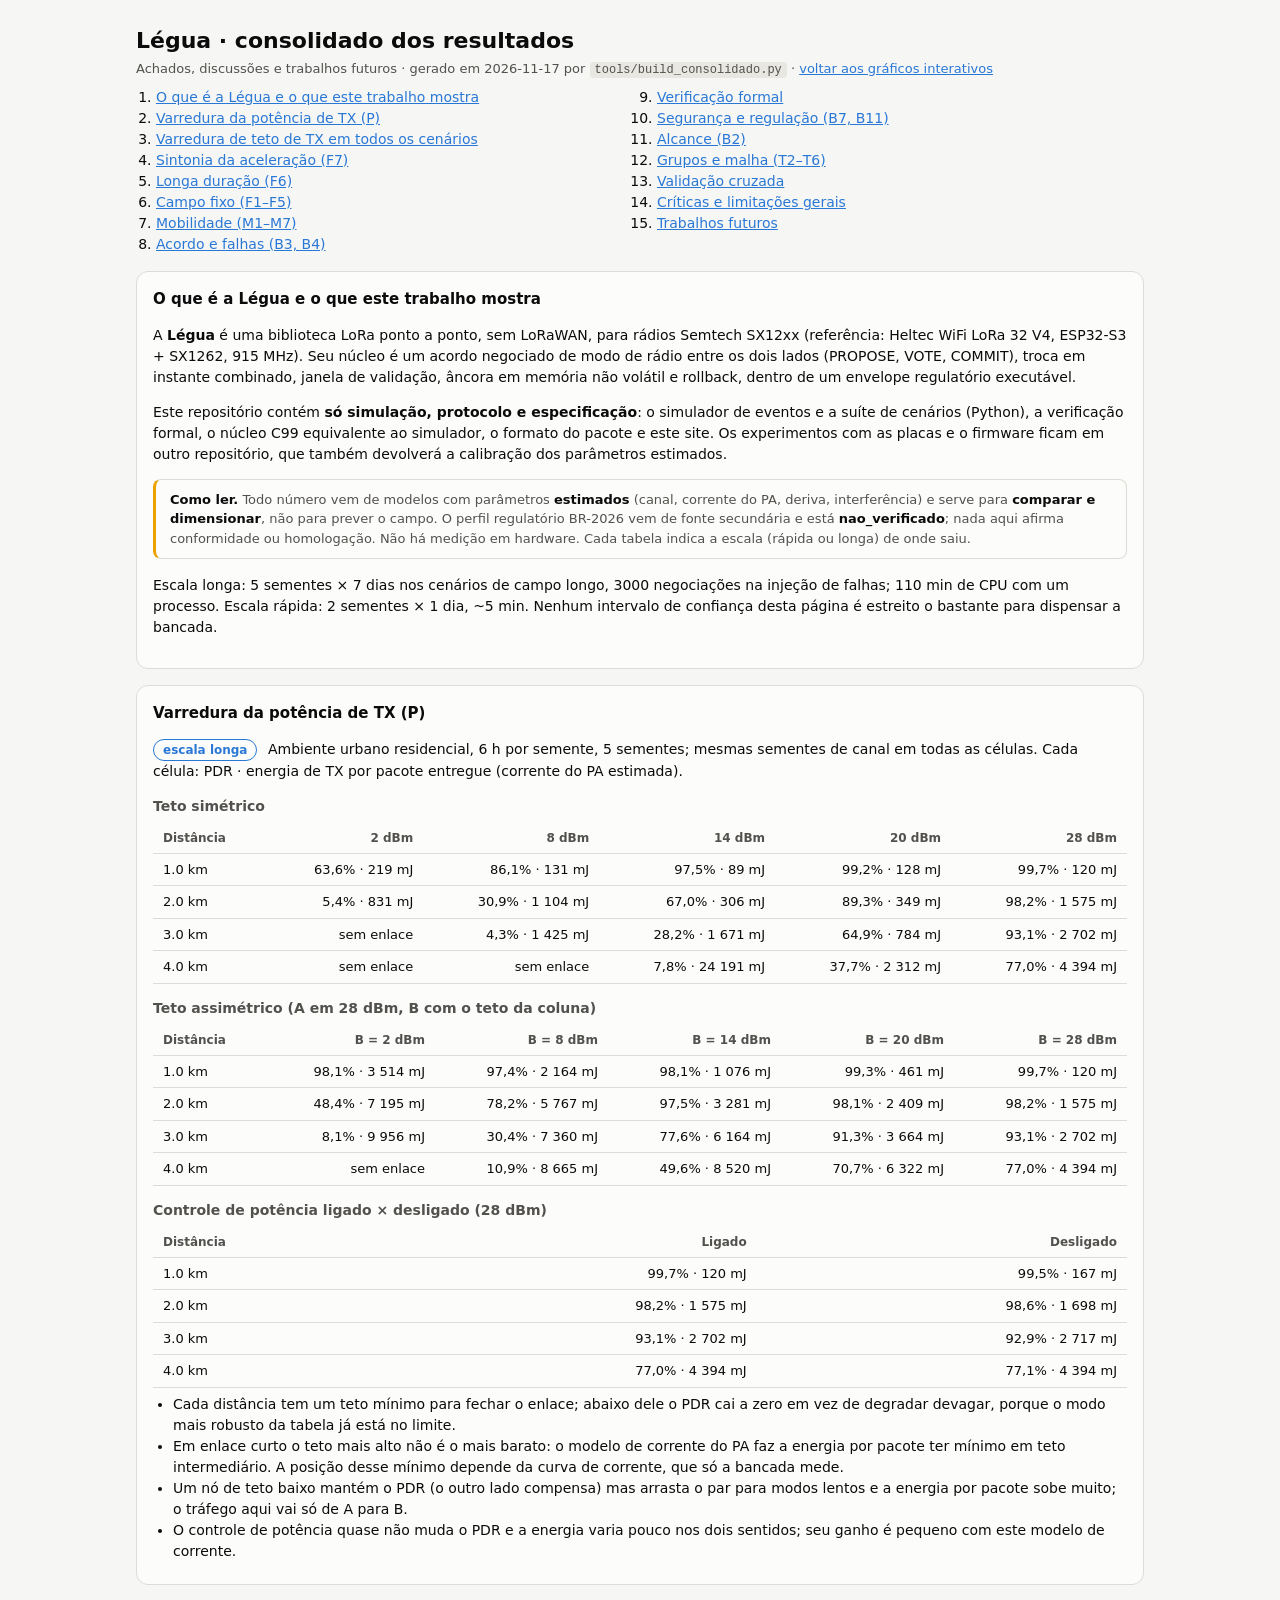
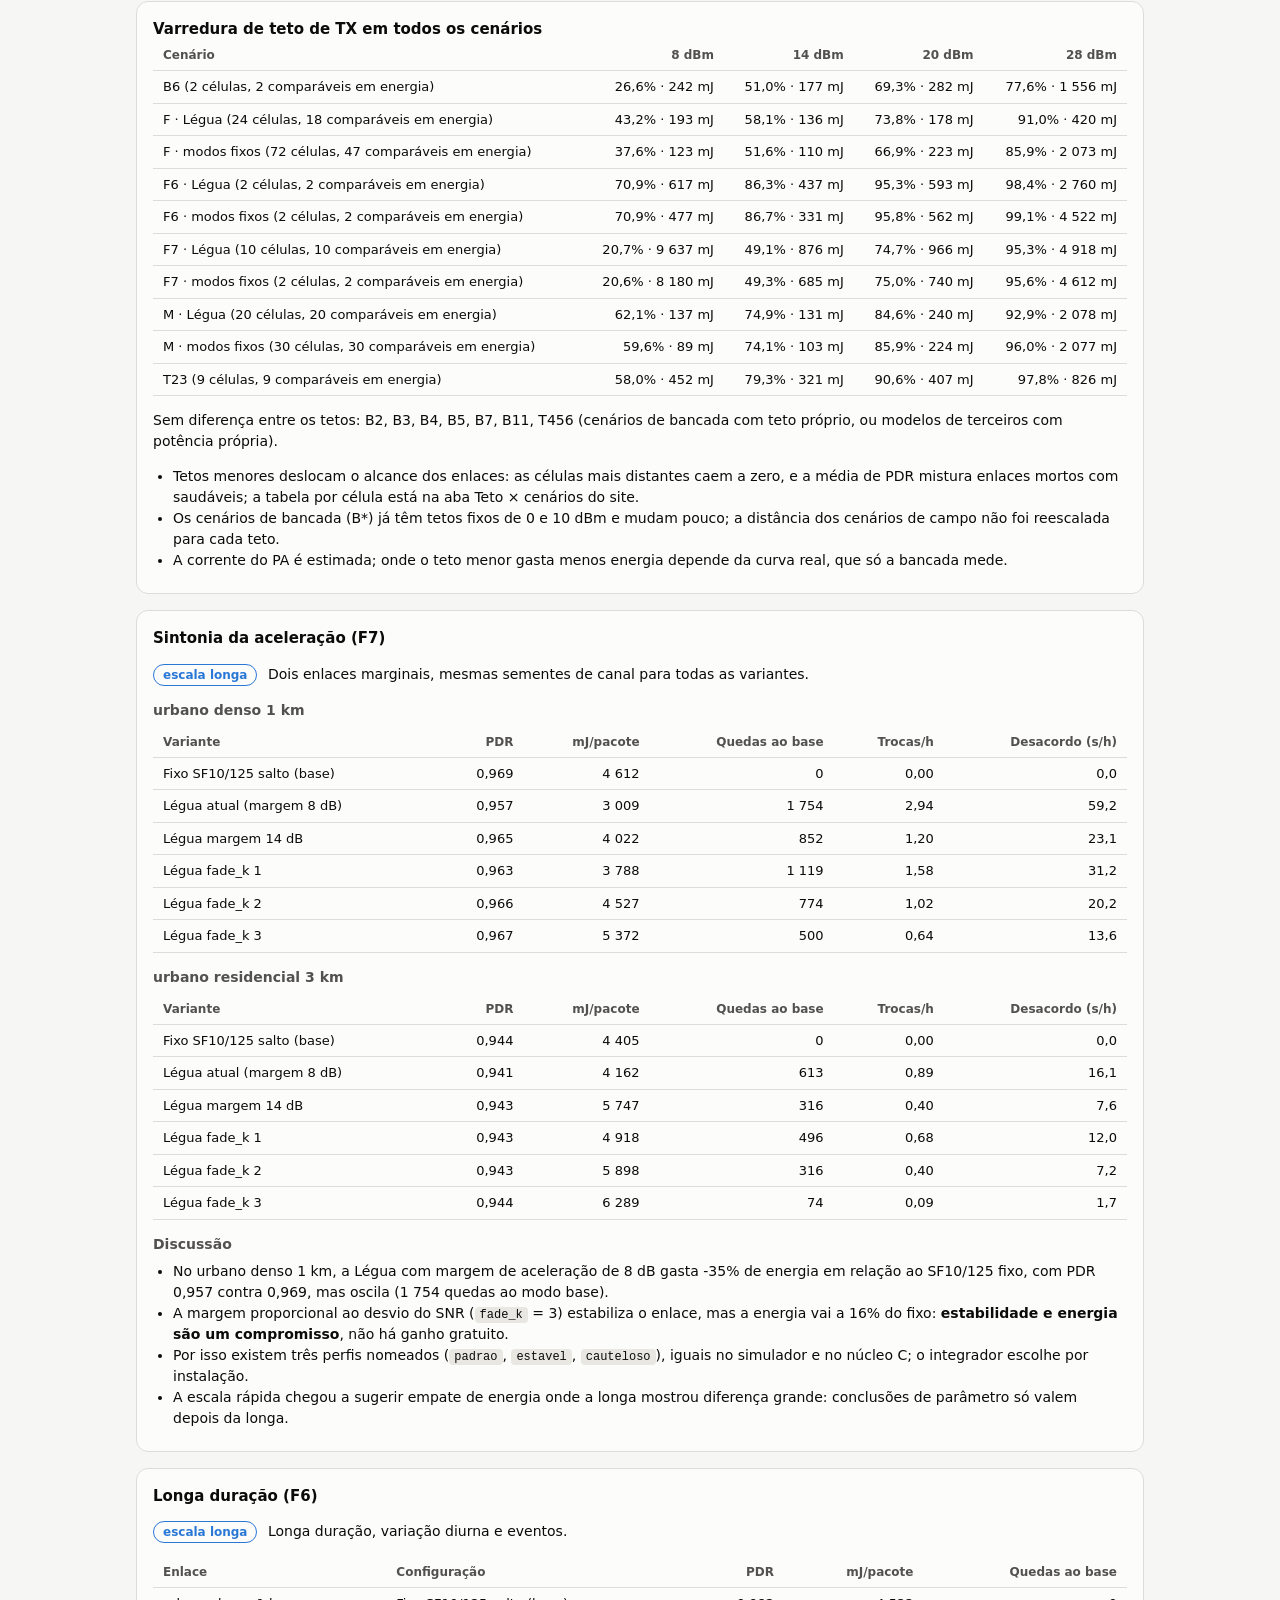
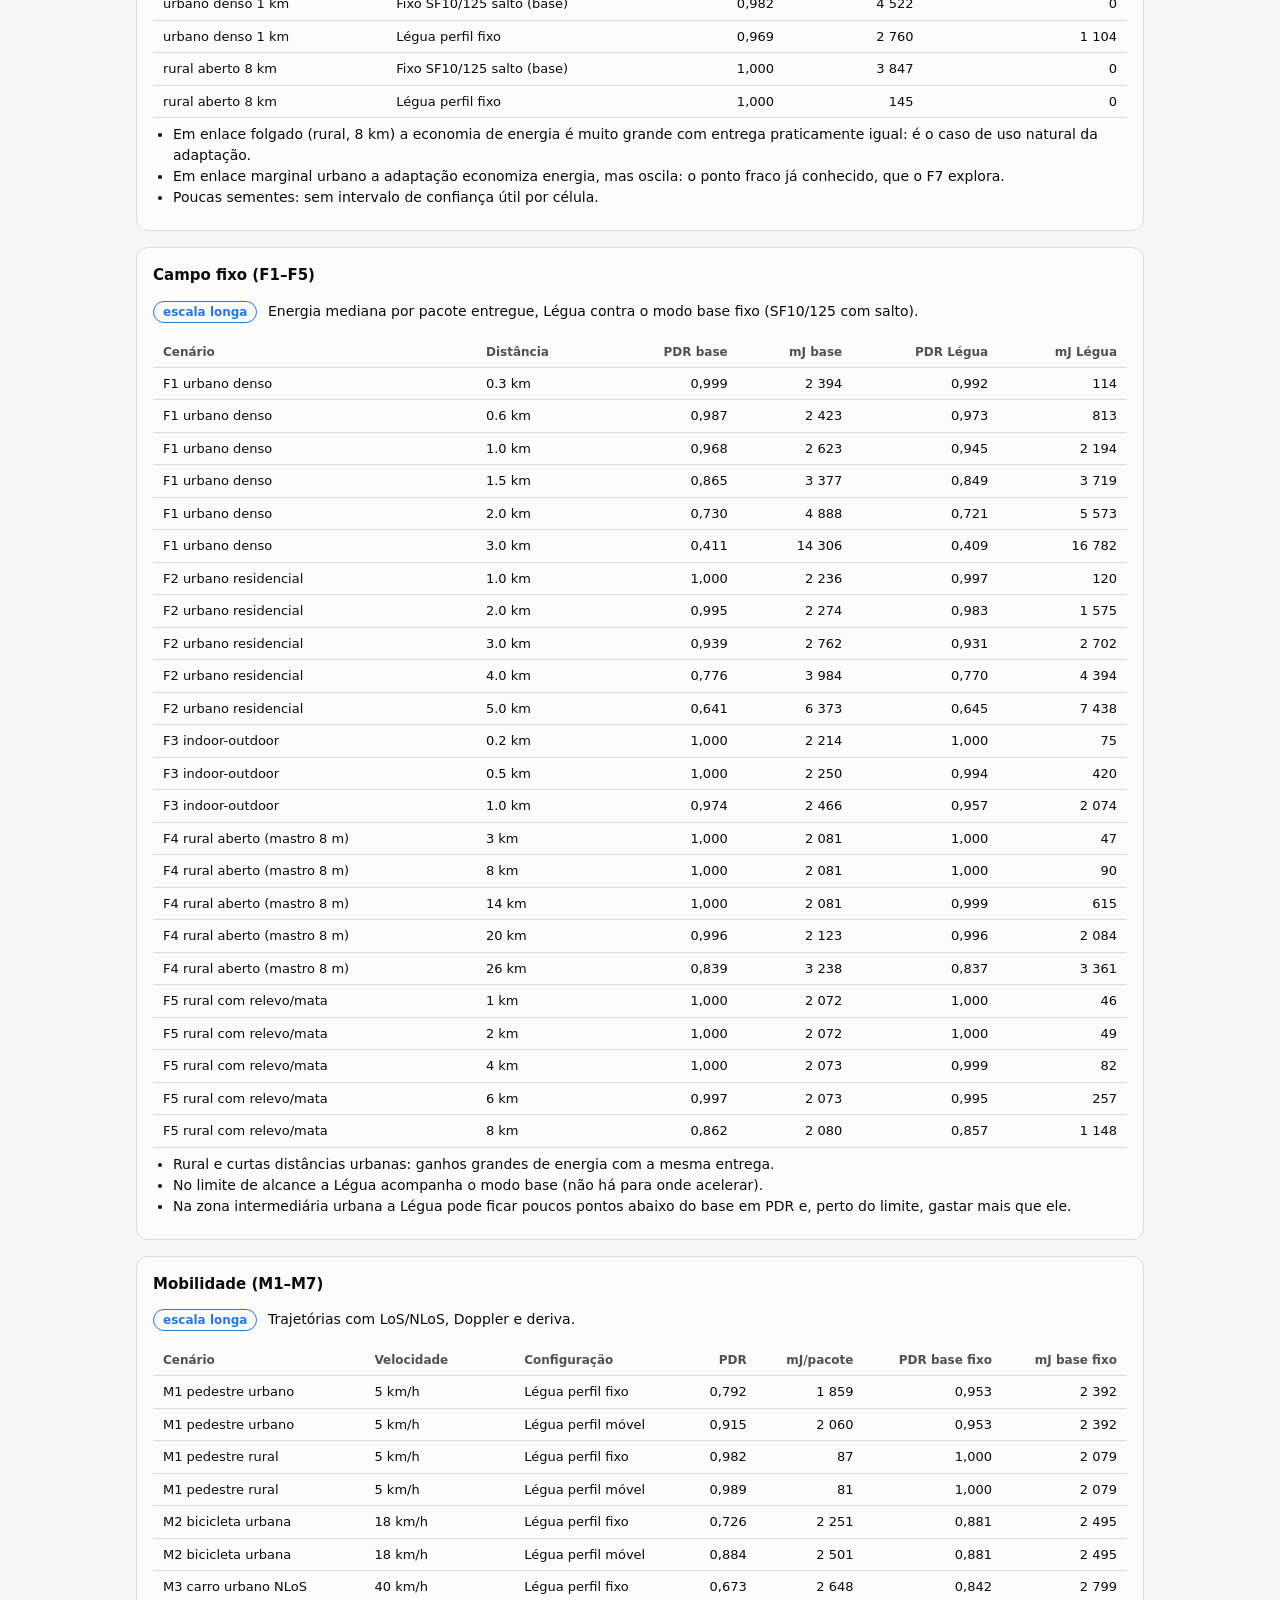
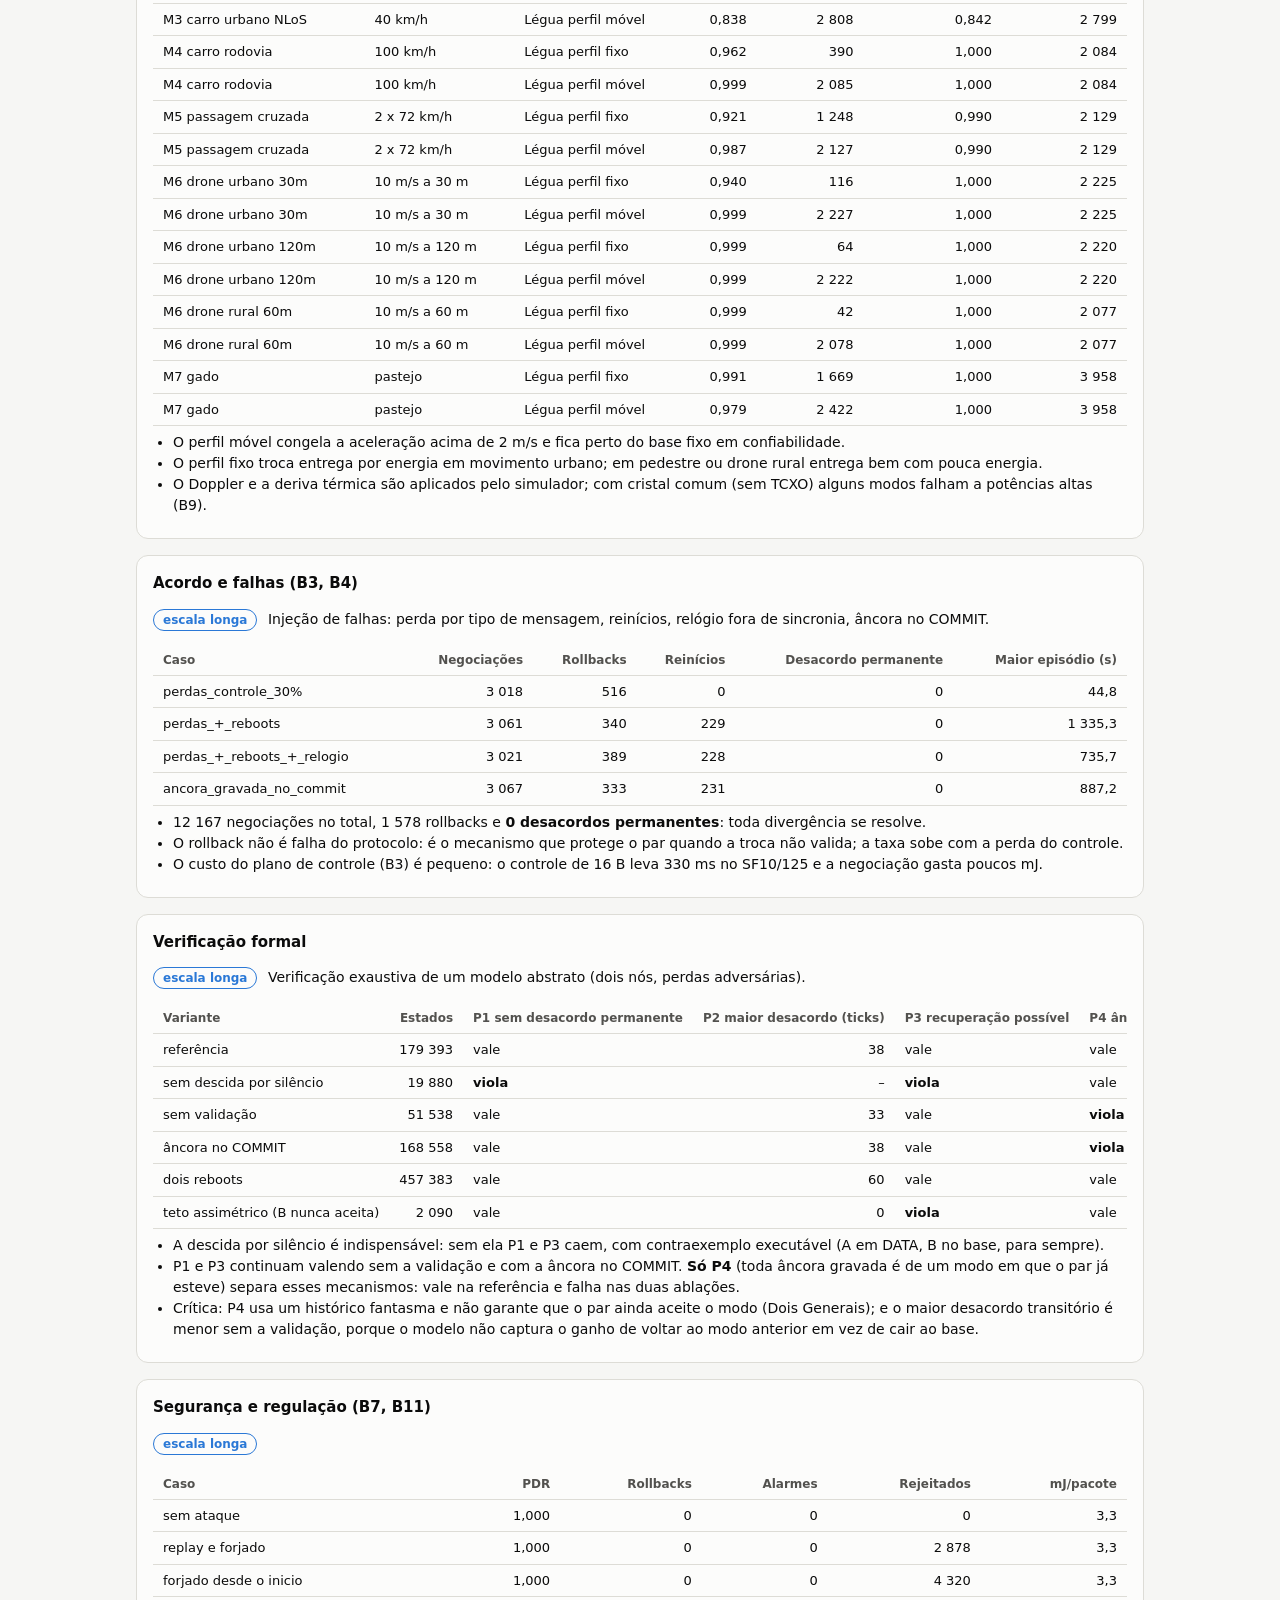
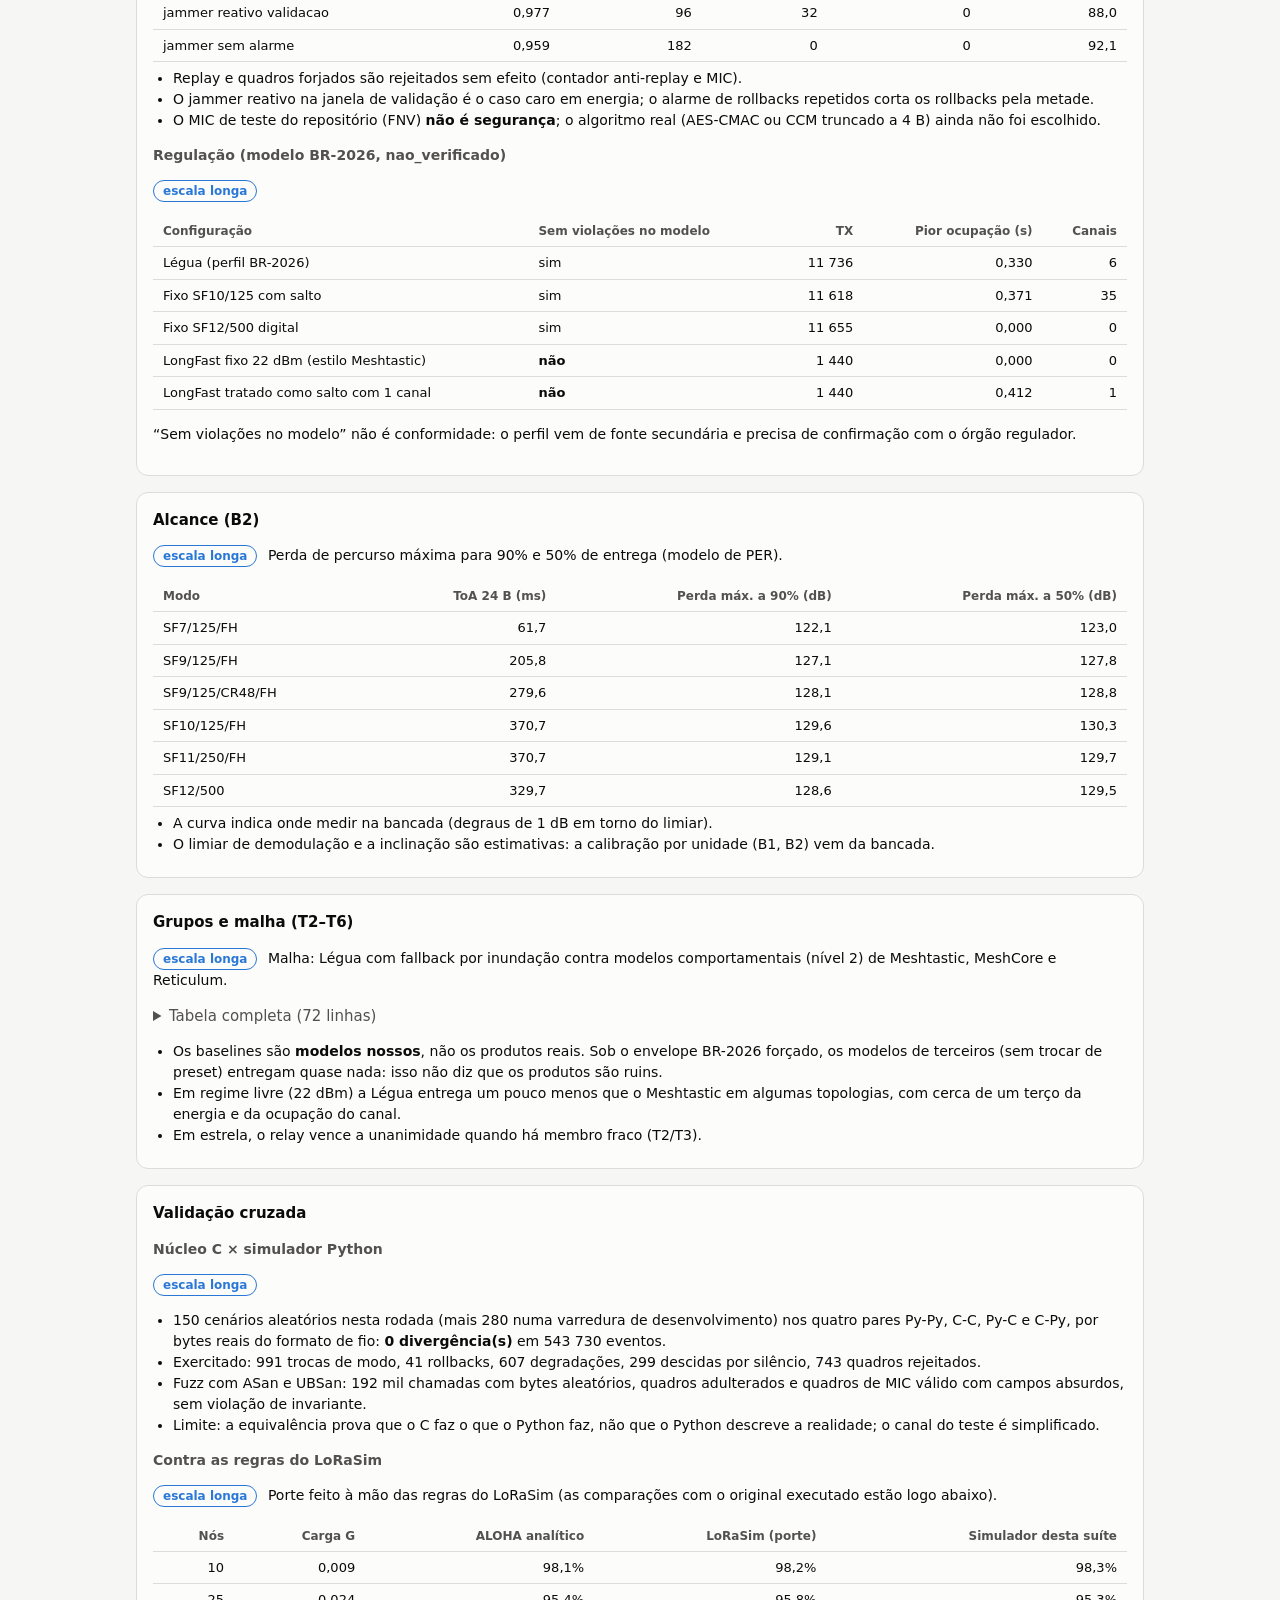
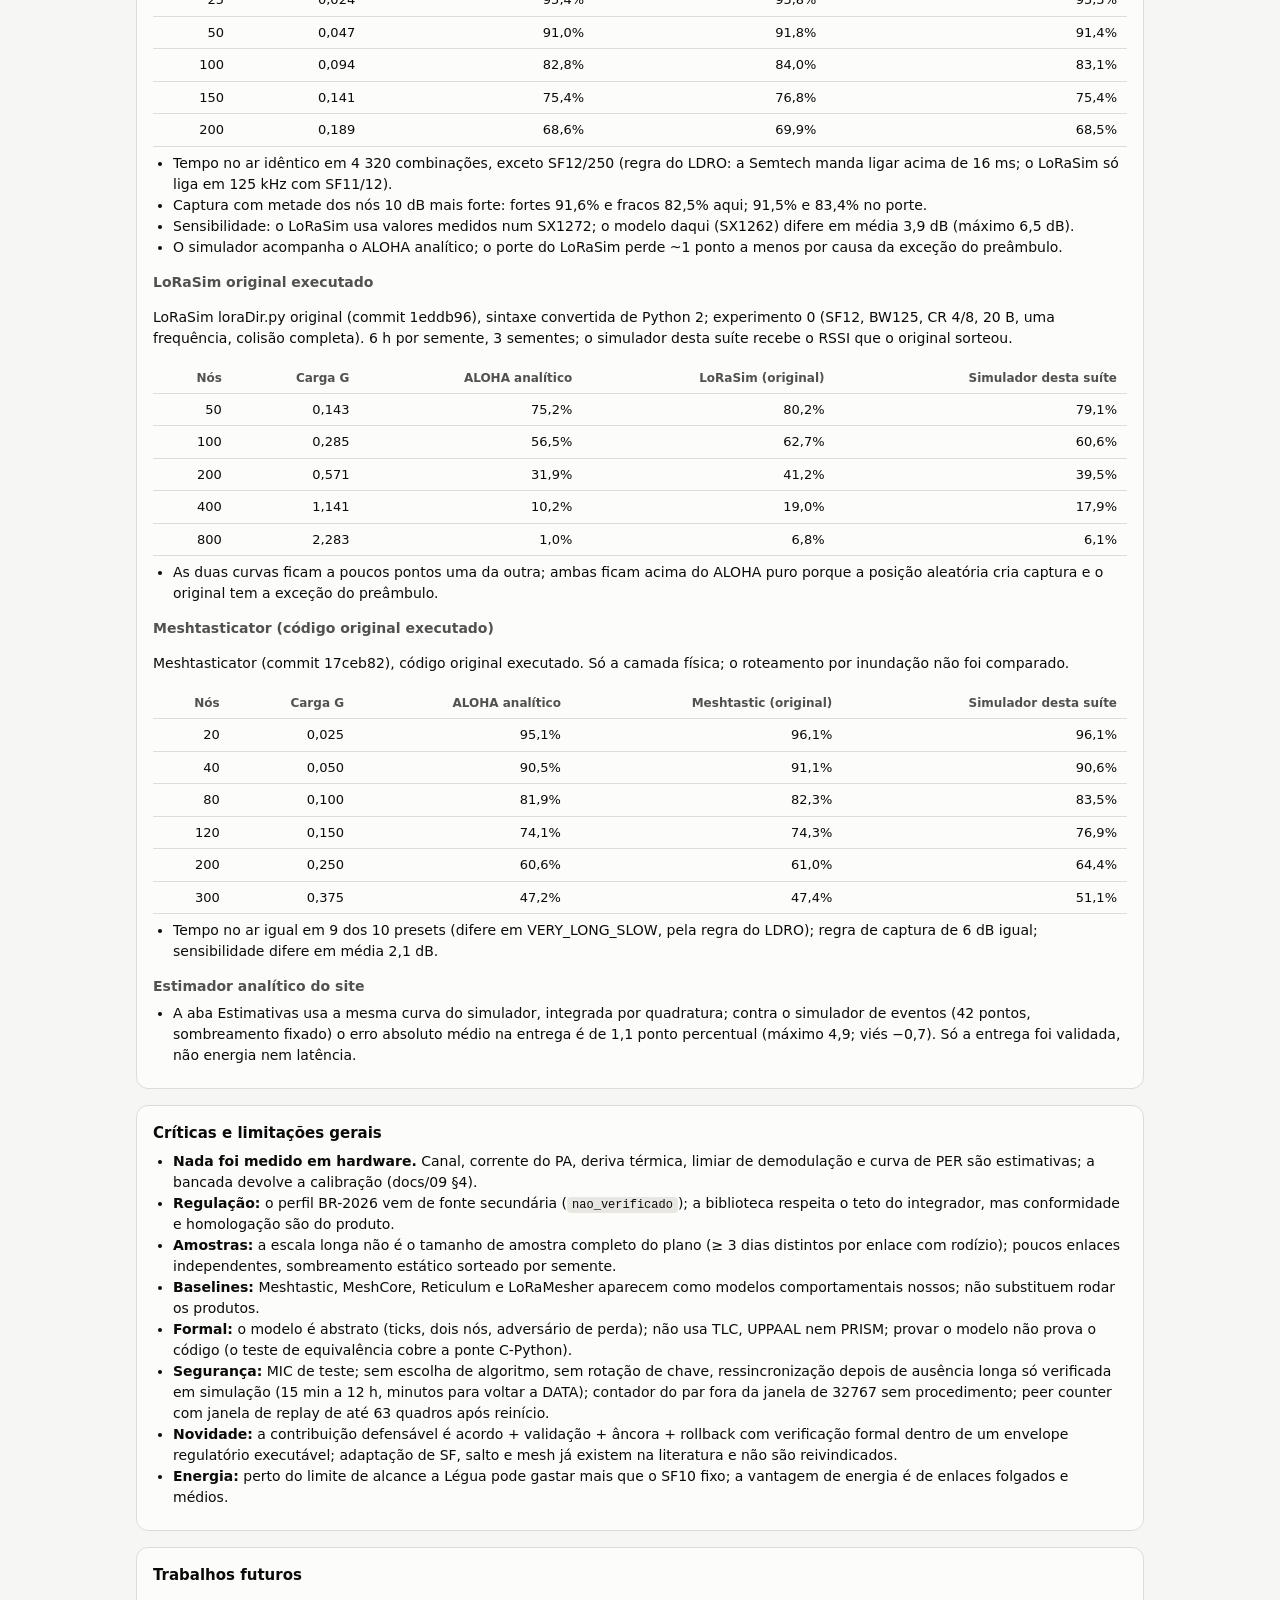
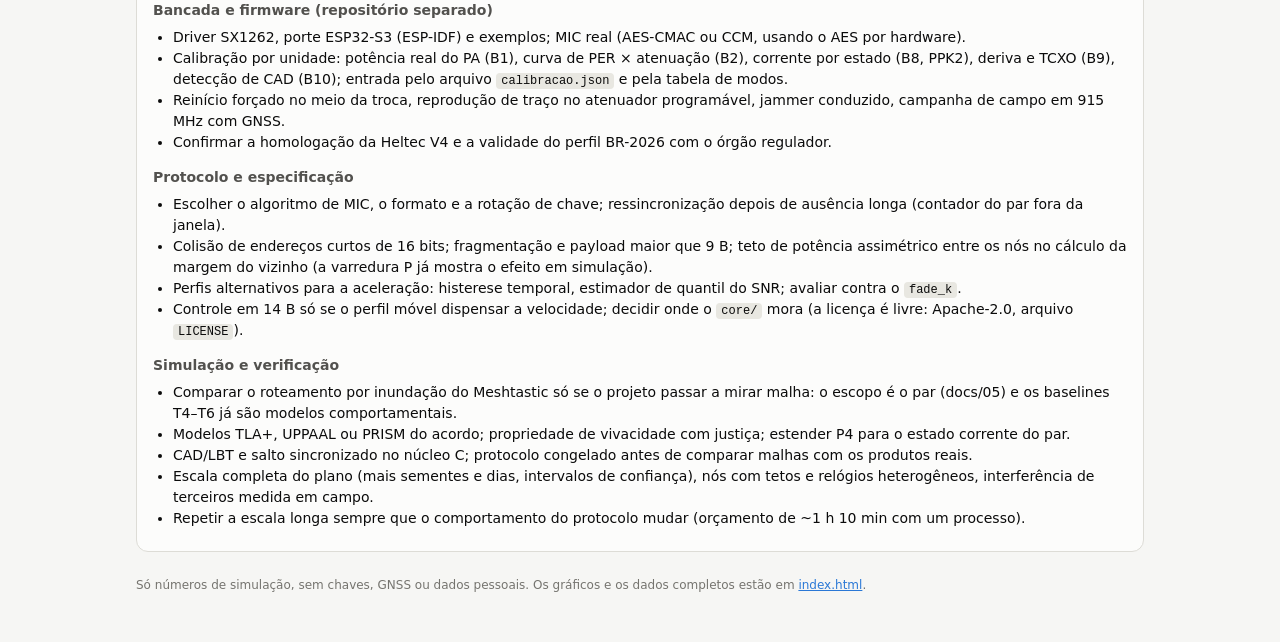
==== commit 654c881e: "Regenera o site com a escala longa (inclui o cenário X) e ajusta a leitura dos estresses Co-Authored" ====
--- a/site/consolidado.html
+++ b/site/consolidado.html
@@ -38,7 +38,7 @@
 vem de fonte secundária e está <b>nao_verificado</b>; nada aqui afirma conformidade ou homologação. Não há medição em
 hardware. Cada tabela indica a escala (rápida ou longa) de onde saiu.</div>
 <p>Escala longa: 5 sementes × 7 dias nos cenários de campo longo, 3000 negociações na injeção de falhas;
-139 min de CPU com um processo. Escala rápida: 2 sementes × 1 dia, ~5 min. Nenhum intervalo de
+110 min de CPU com um processo. Escala rápida: 2 sementes × 1 dia, ~5 min. Nenhum intervalo de
 confiança desta página é estreito o bastante para dispensar a bancada.</p>
 </section><section class="card" id="potencia"><h2>Varredura da potência de TX (P)</h2><p><span class="badge full">escala longa</span> Ambiente urbano residencial, 6 h por semente, 5 sementes; mesmas sementes de canal em todas as células. Cada célula: PDR · energia de TX por pacote entregue (corrente do PA estimada).</p><h3>Teto simétrico</h3><div class="tw"><table><thead><tr><th class="">Distância</th><th class="n">2 dBm</th><th class="n">8 dBm</th><th class="n">14 dBm</th><th class="n">20 dBm</th><th class="n">28 dBm</th></tr></thead><tbody><tr><td class="">1.0 km</td><td class="n">63,6% · 219 mJ</td><td class="n">86,1% · 131 mJ</td><td class="n">97,5% · 89 mJ</td><td class="n">99,2% · 128 mJ</td><td class="n">99,7% · 120 mJ</td></tr><tr><td class="">2.0 km</td><td class="n">5,4% · 831 mJ</td><td class="n">30,9% · 1 104 mJ</td><td class="n">67,0% · 306 mJ</td><td class="n">89,3% · 349 mJ</td><td class="n">98,2% · 1 575 mJ</td></tr><tr><td class="">3.0 km</td><td class="n">sem enlace</td><td class="n">4,3% · 1 425 mJ</td><td class="n">28,2% · 1 671 mJ</td><td class="n">64,9% · 784 mJ</td><td class="n">93,1% · 2 702 mJ</td></tr><tr><td class="">4.0 km</td><td class="n">sem enlace</td><td class="n">sem enlace</td><td class="n">7,8% · 24 191 mJ</td><td class="n">37,7% · 2 312 mJ</td><td class="n">77,0% · 4 394 mJ</td></tr></tbody></table></div><h3>Teto assimétrico (A em 28 dBm, B com o teto da coluna)</h3><div class="tw"><table><thead><tr><th class="">Distância</th><th class="n">B = 2 dBm</th><th class="n">B = 8 dBm</th><th class="n">B = 14 dBm</th><th class="n">B = 20 dBm</th><th class="n">B = 28 dBm</th></tr></thead><tbody><tr><td class="">1.0 km</td><td class="n">98,1% · 3 514 mJ</td><td class="n">97,4% · 2 164 mJ</td><td class="n">98,1% · 1 076 mJ</td><td class="n">99,3% · 461 mJ</td><td class="n">99,7% · 120 mJ</td></tr><tr><td class="">2.0 km</td><td class="n">48,4% · 7 195 mJ</td><td class="n">78,2% · 5 767 mJ</td><td class="n">97,5% · 3 281 mJ</td><td class="n">98,1% · 2 409 mJ</td><td class="n">98,2% · 1 575 mJ</td></tr><tr><td class="">3.0 km</td><td class="n">8,1% · 9 956 mJ</td><td class="n">30,4% · 7 360 mJ</td><td class="n">77,6% · 6 164 mJ</td><td class="n">91,3% · 3 664 mJ</td><td class="n">93,1% · 2 702 mJ</td></tr><tr><td class="">4.0 km</td><td class="n">sem enlace</td><td class="n">10,9% · 8 665 mJ</td><td class="n">49,6% · 8 520 mJ</td><td class="n">70,7% · 6 322 mJ</td><td class="n">77,0% · 4 394 mJ</td></tr></tbody></table></div><h3>Controle de potência ligado × desligado (28 dBm)</h3><div class="tw"><table><thead><tr><th class="">Distância</th><th class="n">Ligado</th><th class="n">Desligado</th></tr></thead><tbody><tr><td class="">1.0 km</td><td class="n">99,7% · 120 mJ</td><td class="n">99,5% · 167 mJ</td></tr><tr><td class="">2.0 km</td><td class="n">98,2% · 1 575 mJ</td><td class="n">98,6% · 1 698 mJ</td></tr><tr><td class="">3.0 km</td><td class="n">93,1% · 2 702 mJ</td><td class="n">92,9% · 2 717 mJ</td></tr><tr><td class="">4.0 km</td><td class="n">77,0% · 4 394 mJ</td><td class="n">77,1% · 4 394 mJ</td></tr></tbody></table></div><ul><li>Cada distância tem um teto mínimo para fechar o enlace; abaixo dele o PDR cai a zero em vez de degradar devagar, porque o modo mais robusto da tabela já está no limite.</li><li>Em enlace curto o teto mais alto não é o mais barato: o modelo de corrente do PA faz a energia por pacote ter mínimo em teto intermediário. A posição desse mínimo depende da curva de corrente, que só a bancada mede.</li><li>Um nó de teto baixo mantém o PDR (o outro lado compensa) mas arrasta o par para modos lentos e a energia por pacote sobe muito; o tráfego aqui vai só de A para B.</li><li>O controle de potência quase não muda o PDR e a energia varia pouco nos dois sentidos; seu ganho é pequeno com este modelo de corrente.</li></ul></section><section class="card" id="tetos"><h2>Varredura de teto de TX em todos os cenários</h2><div class="tw"><table><thead><tr><th class="">Cenário</th><th class="n">8 dBm</th><th class="n">14 dBm</th><th class="n">20 dBm</th><th class="n">28 dBm</th></tr></thead><tbody><tr><td class="">B6 (2 células, 2 comparáveis em energia)</td><td class="n">26,6% · 242 mJ</td><td class="n">51,0% · 177 mJ</td><td class="n">69,3% · 282 mJ</td><td class="n">77,6% · 1 556 mJ</td></tr><tr><td class="">F · Légua (24 células, 18 comparáveis em energia)</td><td class="n">43,2% · 193 mJ</td><td class="n">58,1% · 136 mJ</td><td class="n">73,8% · 178 mJ</td><td class="n">91,0% · 420 mJ</td></tr><tr><td class="">F · modos fixos (72 células, 47 comparáveis em energia)</td><td class="n">37,6% · 123 mJ</td><td class="n">51,6% · 110 mJ</td><td class="n">66,9% · 223 mJ</td><td class="n">85,9% · 2 073 mJ</td></tr><tr><td class="">F6 · Légua (2 células, 2 comparáveis em energia)</td><td class="n">70,9% · 617 mJ</td><td class="n">86,3% · 437 mJ</td><td class="n">95,3% · 593 mJ</td><td class="n">98,4% · 2 760 mJ</td></tr><tr><td class="">F6 · modos fixos (2 células, 2 comparáveis em energia)</td><td class="n">70,9% · 477 mJ</td><td class="n">86,7% · 331 mJ</td><td class="n">95,8% · 562 mJ</td><td class="n">99,1% · 4 522 mJ</td></tr><tr><td class="">F7 · Légua (10 células, 10 comparáveis em energia)</td><td class="n">20,7% · 9 637 mJ</td><td class="n">49,1% · 876 mJ</td><td class="n">74,7% · 966 mJ</td><td class="n">95,3% · 4 918 mJ</td></tr><tr><td class="">F7 · modos fixos (2 células, 2 comparáveis em energia)</td><td class="n">20,6% · 8 180 mJ</td><td class="n">49,3% · 685 mJ</td><td class="n">75,0% · 740 mJ</td><td class="n">95,6% · 4 612 mJ</td></tr><tr><td class="">M · Légua (20 células, 20 comparáveis em energia)</td><td class="n">62,1% · 137 mJ</td><td class="n">74,9% · 131 mJ</td><td class="n">84,6% · 240 mJ</td><td class="n">92,9% · 2 078 mJ</td></tr><tr><td class="">M · modos fixos (30 células, 30 comparáveis em energia)</td><td class="n">59,6% · 89 mJ</td><td class="n">74,1% · 103 mJ</td><td class="n">85,9% · 224 mJ</td><td class="n">96,0% · 2 077 mJ</td></tr><tr><td class="">T23 (9 células, 9 comparáveis em energia)</td><td class="n">58,0% · 452 mJ</td><td class="n">79,3% · 321 mJ</td><td class="n">90,6% · 407 mJ</td><td class="n">97,8% · 826 mJ</td></tr></tbody></table></div><p>Sem diferença entre os tetos: B2, B3, B4, B5, B7, B11, T456 (cenários de bancada com teto próprio, ou modelos de terceiros com potência própria).</p><ul><li>Tetos menores deslocam o alcance dos enlaces: as células mais distantes caem a zero, e a média de PDR mistura enlaces mortos com saudáveis; a tabela por célula está na aba Teto × cenários do site.</li><li>Os cenários de bancada (B*) já têm tetos fixos de 0 e 10 dBm e mudam pouco; a distância dos cenários de campo não foi reescalada para cada teto.</li><li>A corrente do PA é estimada; onde o teto menor gasta menos energia depende da curva real, que só a bancada mede.</li></ul></section><section class="card" id="sintonia"><h2>Sintonia da aceleração (F7)</h2><p><span class="badge full">escala longa</span> Dois enlaces marginais, mesmas sementes de canal para todas as variantes.</p><h3>urbano denso 1 km</h3><div class="tw"><table><thead><tr><th class="">Variante</th><th class="n">PDR</th><th class="n">mJ/pacote</th><th class="n">Quedas ao base</th><th class="n">Trocas/h</th><th class="n">Desacordo (s/h)</th></tr></thead><tbody><tr><td class="">Fixo SF10/125 salto (base)</td><td class="n">0,969</td><td class="n">4 612</td><td class="n">0</td><td class="n">0,00</td><td class="n">0,0</td></tr><tr><td class="">Légua atual (margem 8 dB)</td><td class="n">0,957</td><td class="n">3 009</td><td class="n">1 754</td><td class="n">2,94</td><td class="n">59,2</td></tr><tr><td class="">Légua margem 14 dB</td><td class="n">0,965</td><td class="n">4 022</td><td class="n">852</td><td class="n">1,20</td><td class="n">23,1</td></tr><tr><td class="">Légua fade_k 1</td><td class="n">0,963</td><td class="n">3 788</td><td class="n">1 119</td><td class="n">1,58</td><td class="n">31,2</td></tr><tr><td class="">Légua fade_k 2</td><td class="n">0,966</td><td class="n">4 527</td><td class="n">774</td><td class="n">1,02</td><td class="n">20,2</td></tr><tr><td class="">Légua fade_k 3</td><td class="n">0,967</td><td class="n">5 372</td><td class="n">500</td><td class="n">0,64</td><td class="n">13,6</td></tr></tbody></table></div><h3>urbano residencial 3 km</h3><div class="tw"><table><thead><tr><th class="">Variante</th><th class="n">PDR</th><th class="n">mJ/pacote</th><th class="n">Quedas ao base</th><th class="n">Trocas/h</th><th class="n">Desacordo (s/h)</th></tr></thead><tbody><tr><td class="">Fixo SF10/125 salto (base)</td><td class="n">0,944</td><td class="n">4 405</td><td class="n">0</td><td class="n">0,00</td><td class="n">0,0</td></tr><tr><td class="">Légua atual (margem 8 dB)</td><td class="n">0,941</td><td class="n">4 162</td><td class="n">613</td><td class="n">0,89</td><td class="n">16,1</td></tr><tr><td class="">Légua margem 14 dB</td><td class="n">0,943</td><td class="n">5 747</td><td class="n">316</td><td class="n">0,40</td><td class="n">7,6</td></tr><tr><td class="">Légua fade_k 1</td><td class="n">0,943</td><td class="n">4 918</td><td class="n">496</td><td class="n">0,68</td><td class="n">12,0</td></tr><tr><td class="">Légua fade_k 2</td><td class="n">0,943</td><td class="n">5 898</td><td class="n">316</td><td class="n">0,40</td><td class="n">7,2</td></tr><tr><td class="">Légua fade_k 3</td><td class="n">0,944</td><td class="n">6 289</td><td class="n">74</td><td class="n">0,09</td><td class="n">1,7</td></tr></tbody></table></div><h3>Discussão</h3><ul><li>No urbano denso 1 km, a Légua com margem de aceleração de 8 dB gasta -35% de energia em relação ao SF10/125 fixo, com PDR 0,957 contra 0,969, mas oscila (1 754 quedas ao modo base).</li><li>A margem proporcional ao desvio do SNR (<code>fade_k</code> = 3) estabiliza o enlace, mas a energia vai a 16% do fixo: <b>estabilidade e energia são um compromisso</b>, não há ganho gratuito.</li><li>Por isso existem três perfis nomeados (<code>padrao</code>, <code>estavel</code>, <code>cauteloso</code>), iguais no simulador e no núcleo C; o integrador escolhe por instalação.</li><li>A escala rápida chegou a sugerir empate de energia onde a longa mostrou diferença grande: conclusões de parâmetro só valem depois da longa.</li></ul></section><section class="card" id="longa"><h2>Longa duração (F6)</h2><p><span class="badge full">escala longa</span> Longa duração, variação diurna e eventos.</p><div class="tw"><table><thead><tr><th class="">Enlace</th><th class="">Configuração</th><th class="n">PDR</th><th class="n">mJ/pacote</th><th class="n">Quedas ao base</th></tr></thead><tbody><tr><td class="">urbano denso 1 km</td><td class="">Fixo SF10/125 salto (base)</td><td class="n">0,982</td><td class="n">4 522</td><td class="n">0</td></tr><tr><td class="">urbano denso 1 km</td><td class="">Légua perfil fixo</td><td class="n">0,969</td><td class="n">2 760</td><td class="n">1 104</td></tr><tr><td class="">rural aberto 8 km</td><td class="">Fixo SF10/125 salto (base)</td><td class="n">1,000</td><td class="n">3 847</td><td class="n">0</td></tr><tr><td class="">rural aberto 8 km</td><td class="">Légua perfil fixo</td><td class="n">1,000</td><td class="n">145</td><td class="n">0</td></tr></tbody></table></div><ul><li>Em enlace folgado (rural, 8 km) a economia de energia é muito grande com entrega praticamente igual: é o caso de uso natural da adaptação.</li><li>Em enlace marginal urbano a adaptação economiza energia, mas oscila: o ponto fraco já conhecido, que o F7 explora.</li><li>Poucas sementes: sem intervalo de confiança útil por célula.</li></ul></section><section class="card" id="campo"><h2>Campo fixo (F1–F5)</h2><p><span class="badge full">escala longa</span> Energia mediana por pacote entregue, Légua contra o modo base fixo (SF10/125 com salto).</p><div class="tw"><table><thead><tr><th class="">Cenário</th><th class="">Distância</th><th class="n">PDR base</th><th class="n">mJ base</th><th class="n">PDR Légua</th><th class="n">mJ Légua</th></tr></thead><tbody><tr><td class="">F1 urbano denso</td><td class="">0.3 km</td><td class="n">0,999</td><td class="n">2 394</td><td class="n">0,992</td><td class="n">114</td></tr><tr><td class="">F1 urbano denso</td><td class="">0.6 km</td><td class="n">0,987</td><td class="n">2 423</td><td class="n">0,973</td><td class="n">813</td></tr><tr><td class="">F1 urbano denso</td><td class="">1.0 km</td><td class="n">0,968</td><td class="n">2 623</td><td class="n">0,945</td><td class="n">2 194</td></tr><tr><td class="">F1 urbano denso</td><td class="">1.5 km</td><td class="n">0,865</td><td class="n">3 377</td><td class="n">0,849</td><td class="n">3 719</td></tr><tr><td class="">F1 urbano denso</td><td class="">2.0 km</td><td class="n">0,730</td><td class="n">4 888</td><td class="n">0,721</td><td class="n">5 573</td></tr><tr><td class="">F1 urbano denso</td><td class="">3.0 km</td><td class="n">0,411</td><td class="n">14 306</td><td class="n">0,409</td><td class="n">16 782</td></tr><tr><td class="">F2 urbano residencial</td><td class="">1.0 km</td><td class="n">1,000</td><td class="n">2 236</td><td class="n">0,997</td><td class="n">120</td></tr><tr><td class="">F2 urbano residencial</td><td class="">2.0 km</td><td class="n">0,995</td><td class="n">2 274</td><td class="n">0,983</td><td class="n">1 575</td></tr><tr><td class="">F2 urbano residencial</td><td class="">3.0 km</td><td class="n">0,939</td><td class="n">2 762</td><td class="n">0,931</td><td class="n">2 702</td></tr><tr><td class="">F2 urbano residencial</td><td class="">4.0 km</td><td class="n">0,776</td><td class="n">3 984</td><td class="n">0,770</td><td class="n">4 394</td></tr><tr><td class="">F2 urbano residencial</td><td class="">5.0 km</td><td class="n">0,641</td><td class="n">6 373</td><td class="n">0,645</td><td class="n">7 438</td></tr><tr><td class="">F3 indoor-outdoor</td><td class="">0.2 km</td><td class="n">1,000</td><td class="n">2 214</td><td class="n">1,000</td><td class="n">75</td></tr><tr><td class="">F3 indoor-outdoor</td><td class="">0.5 km</td><td class="n">1,000</td><td class="n">2 250</td><td class="n">0,994</td><td class="n">420</td></tr><tr><td class="">F3 indoor-outdoor</td><td class="">1.0 km</td><td class="n">0,974</td><td class="n">2 466</td><td class="n">0,957</td><td class="n">2 074</td></tr><tr><td class="">F4 rural aberto (mastro 8 m)</td><td class="">3 km</td><td class="n">1,000</td><td class="n">2 081</td><td class="n">1,000</td><td class="n">47</td></tr><tr><td class="">F4 rural aberto (mastro 8 m)</td><td class="">8 km</td><td class="n">1,000</td><td class="n">2 081</td><td class="n">1,000</td><td class="n">90</td></tr><tr><td class="">F4 rural aberto (mastro 8 m)</td><td class="">14 km</td><td class="n">1,000</td><td class="n">2 081</td><td class="n">0,999</td><td class="n">615</td></tr><tr><td class="">F4 rural aberto (mastro 8 m)</td><td class="">20 km</td><td class="n">0,996</td><td class="n">2 123</td><td class="n">0,996</td><td class="n">2 084</td></tr><tr><td class="">F4 rural aberto (mastro 8 m)</td><td class="">26 km</td><td class="n">0,839</td><td class="n">3 238</td><td class="n">0,837</td><td class="n">3 361</td></tr><tr><td class="">F5 rural com relevo/mata</td><td class="">1 km</td><td class="n">1,000</td><td class="n">2 072</td><td class="n">1,000</td><td class="n">46</td></tr><tr><td class="">F5 rural com relevo/mata</td><td class="">2 km</td><td class="n">1,000</td><td class="n">2 072</td><td class="n">1,000</td><td class="n">49</td></tr><tr><td class="">F5 rural com relevo/mata</td><td class="">4 km</td><td class="n">1,000</td><td class="n">2 073</td><td class="n">0,999</td><td class="n">82</td></tr><tr><td class="">F5 rural com relevo/mata</td><td class="">6 km</td><td class="n">0,997</td><td class="n">2 073</td><td class="n">0,995</td><td class="n">257</td></tr><tr><td class="">F5 rural com relevo/mata</td><td class="">8 km</td><td class="n">0,862</td><td class="n">2 080</td><td class="n">0,857</td><td class="n">1 148</td></tr></tbody></table></div><ul><li>Rural e curtas distâncias urbanas: ganhos grandes de energia com a mesma entrega.</li><li>No limite de alcance a Légua acompanha o modo base (não há para onde acelerar).</li><li>Na zona intermediária urbana a Légua pode ficar poucos pontos abaixo do base em PDR e, perto do limite, gastar mais que ele.</li></ul></section><section class="card" id="mobilidade"><h2>Mobilidade (M1–M7)</h2><p><span class="badge full">escala longa</span> Trajetórias com LoS/NLoS, Doppler e deriva.</p><div class="tw"><table><thead><tr><th class="">Cenário</th><th class="">Velocidade</th><th class="">Configuração</th><th class="n">PDR</th><th class="n">mJ/pacote</th><th class="n">PDR base fixo</th><th class="n">mJ base fixo</th></tr></thead><tbody><tr><td class="">M1 pedestre urbano</td><td class="">5 km/h</td><td class="">Légua perfil fixo</td><td class="n">0,792</td><td class="n">1 859</td><td class="n">0,953</td><td class="n">2 392</td></tr><tr><td class="">M1 pedestre urbano</td><td class="">5 km/h</td><td class="">Légua perfil móvel</td><td class="n">0,915</td><td class="n">2 060</td><td class="n">0,953</td><td class="n">2 392</td></tr><tr><td class="">M1 pedestre rural</td><td class="">5 km/h</td><td class="">Légua perfil fixo</td><td class="n">0,982</td><td class="n">87</td><td class="n">1,000</td><td class="n">2 079</td></tr><tr><td class="">M1 pedestre rural</td><td class="">5 km/h</td><td class="">Légua perfil móvel</td><td class="n">0,989</td><td class="n">81</td><td class="n">1,000</td><td class="n">2 079</td></tr><tr><td class="">M2 bicicleta urbana</td><td class="">18 km/h</td><td class="">Légua perfil fixo</td><td class="n">0,726</td><td class="n">2 251</td><td class="n">0,881</td><td class="n">2 495</td></tr><tr><td class="">M2 bicicleta urbana</td><td class="">18 km/h</td><td class="">Légua perfil móvel</td><td class="n">0,884</td><td class="n">2 501</td><td class="n">0,881</td><td class="n">2 495</td></tr><tr><td class="">M3 carro urbano NLoS</td><td class="">40 km/h</td><td class="">Légua perfil fixo</td><td class="n">0,673</td><td class="n">2 648</td><td class="n">0,842</td><td class="n">2 799</td></tr><tr><td class="">M3 carro urbano NLoS</td><td class="">40 km/h</td><td class="">Légua perfil móvel</td><td class="n">0,838</td><td class="n">2 808</td><td class="n">0,842</td><td class="n">2 799</td></tr><tr><td class="">M4 carro rodovia</td><td class="">100 km/h</td><td class="">Légua perfil fixo</td><td class="n">0,962</td><td class="n">390</td><td class="n">1,000</td><td class="n">2 084</td></tr><tr><td class="">M4 carro rodovia</td><td class="">100 km/h</td><td class="">Légua perfil móvel</td><td class="n">0,999</td><td class="n">2 085</td><td class="n">1,000</td><td class="n">2 084</td></tr><tr><td class="">M5 passagem cruzada</td><td class="">2 x 72 km/h</td><td class="">Légua perfil fixo</td><td class="n">0,921</td><td class="n">1 248</td><td class="n">0,990</td><td class="n">2 129</td></tr><tr><td class="">M5 passagem cruzada</td><td class="">2 x 72 km/h</td><td class="">Légua perfil móvel</td><td class="n">0,987</td><td class="n">2 127</td><td class="n">0,990</td><td class="n">2 129</td></tr><tr><td class="">M6 drone urbano 30m</td><td class="">10 m/s a 30 m</td><td class="">Légua perfil fixo</td><td class="n">0,940</td><td class="n">116</td><td class="n">1,000</td><td class="n">2 225</td></tr><tr><td class="">M6 drone urbano 30m</td><td class="">10 m/s a 30 m</td><td class="">Légua perfil móvel</td><td class="n">0,999</td><td class="n">2 227</td><td class="n">1,000</td><td class="n">2 225</td></tr><tr><td class="">M6 drone urbano 120m</td><td class="">10 m/s a 120 m</td><td class="">Légua perfil fixo</td><td class="n">0,999</td><td class="n">64</td><td class="n">1,000</td><td class="n">2 220</td></tr><tr><td class="">M6 drone urbano 120m</td><td class="">10 m/s a 120 m</td><td class="">Légua perfil móvel</td><td class="n">0,999</td><td class="n">2 222</td><td class="n">1,000</td><td class="n">2 220</td></tr><tr><td class="">M6 drone rural 60m</td><td class="">10 m/s a 60 m</td><td class="">Légua perfil fixo</td><td class="n">0,999</td><td class="n">42</td><td class="n">1,000</td><td class="n">2 077</td></tr><tr><td class="">M6 drone rural 60m</td><td class="">10 m/s a 60 m</td><td class="">Légua perfil móvel</td><td class="n">0,999</td><td class="n">2 078</td><td class="n">1,000</td><td class="n">2 077</td></tr><tr><td class="">M7 gado</td><td class="">pastejo</td><td class="">Légua perfil fixo</td><td class="n">0,991</td><td class="n">1 669</td><td class="n">1,000</td><td class="n">3 958</td></tr><tr><td class="">M7 gado</td><td class="">pastejo</td><td class="">Légua perfil móvel</td><td class="n">0,979</td><td class="n">2 422</td><td class="n">1,000</td><td class="n">3 958</td></tr></tbody></table></div><ul><li>O perfil móvel congela a aceleração acima de 2 m/s e fica perto do base fixo em confiabilidade.</li><li>O perfil fixo troca entrega por energia em movimento urbano; em pedestre ou drone rural entrega bem com pouca energia.</li><li>O Doppler e a deriva térmica são aplicados pelo simulador; com cristal comum (sem TCXO) alguns modos falham a potências altas (B9).</li></ul></section><section class="card" id="acordo"><h2>Acordo e falhas (B3, B4)</h2><p><span class="badge full">escala longa</span> Injeção de falhas: perda por tipo de mensagem, reinícios, relógio fora de sincronia, âncora no COMMIT.</p><div class="tw"><table><thead><tr><th class="">Caso</th><th class="n">Negociações</th><th class="n">Rollbacks</th><th class="n">Reinícios</th><th class="n">Desacordo permanente</th><th class="n">Maior episódio (s)</th></tr></thead><tbody><tr><td class="">perdas_controle_30%</td><td class="n">3 018</td><td class="n">516</td><td class="n">0</td><td class="n">0</td><td class="n">44,8</td></tr><tr><td class="">perdas_+_reboots</td><td class="n">3 061</td><td class="n">340</td><td class="n">229</td><td class="n">0</td><td class="n">1 335,3</td></tr><tr><td class="">perdas_+_reboots_+_relogio</td><td class="n">3 021</td><td class="n">389</td><td class="n">228</td><td class="n">0</td><td class="n">735,7</td></tr><tr><td class="">ancora_gravada_no_commit</td><td class="n">3 067</td><td class="n">333</td><td class="n">231</td><td class="n">0</td><td class="n">887,2</td></tr></tbody></table></div><ul><li>12 167 negociações no total, 1 578 rollbacks e <b>0 desacordos permanentes</b>: toda divergência se resolve.</li><li>O rollback não é falha do protocolo: é o mecanismo que protege o par quando a troca não valida; a taxa sobe com a perda do controle.</li><li>O custo do plano de controle (B3) é pequeno: o controle de 16 B leva 330 ms no SF10/125 e a negociação gasta poucos mJ.</li></ul></section><section class="card" id="formal"><h2>Verificação formal</h2><p><span class="badge full">escala longa</span> Verificação exaustiva de um modelo abstrato (dois nós, perdas adversárias).</p><div class="tw"><table><thead><tr><th class="">Variante</th><th class="n">Estados</th><th class="">P1 sem desacordo permanente</th><th class="n">P2 maior desacordo (ticks)</th><th class="">P3 recuperação possível</th><th class="">P4 âncora confirmada pelo par</th></tr></thead><tbody><tr><td class="">referência</td><td class="n">179 393</td><td class="">vale</td><td class="n">38</td><td class="">vale</td><td class="">vale</td></tr><tr><td class="">sem descida por silêncio</td><td class="n">19 880</td><td class=""><b>viola</b></td><td class="n">–</td><td class=""><b>viola</b></td><td class="">vale</td></tr><tr><td class="">sem validação</td><td class="n">51 538</td><td class="">vale</td><td class="n">33</td><td class="">vale</td><td class=""><b>viola</b></td></tr><tr><td class="">âncora no COMMIT</td><td class="n">168 558</td><td class="">vale</td><td class="n">38</td><td class="">vale</td><td class=""><b>viola</b></td></tr><tr><td class="">dois reboots</td><td class="n">457 383</td><td class="">vale</td><td class="n">60</td><td class="">vale</td><td class="">vale</td></tr><tr><td class="">teto assimétrico (B nunca aceita)</td><td class="n">2 090</td><td class="">vale</td><td class="n">0</td><td class=""><b>viola</b></td><td class="">vale</td></tr></tbody></table></div><ul><li>A descida por silêncio é indispensável: sem ela P1 e P3 caem, com contraexemplo executável (A em DATA, B no base, para sempre).</li><li>P1 e P3 continuam valendo sem a validação e com a âncora no COMMIT. <b>Só P4</b> (toda âncora gravada é de um modo em que o par já esteve) separa esses mecanismos: vale na referência e falha nas duas ablações.</li><li>Crítica: P4 usa um histórico fantasma e não garante que o par ainda aceite o modo (Dois Generais); e o maior desacordo transitório é menor sem a validação, porque o modelo não captura o ganho de voltar ao modo anterior em vez de cair ao base.</li></ul></section><section class="card" id="seguranca"><h2>Segurança e regulação (B7, B11)</h2><p><span class="badge full">escala longa</span></p><div class="tw"><table><thead><tr><th class="">Caso</th><th class="n">PDR</th><th class="n">Rollbacks</th><th class="n">Alarmes</th><th class="n">Rejeitados</th><th class="n">mJ/pacote</th></tr></thead><tbody><tr><td class="">sem ataque</td><td class="n">1,000</td><td class="n">0</td><td class="n">0</td><td class="n">0</td><td class="n">3,3</td></tr><tr><td class="">replay e forjado</td><td class="n">1,000</td><td class="n">0</td><td class="n">0</td><td class="n">2 878</td><td class="n">3,3</td></tr><tr><td class="">forjado desde o inicio</td><td class="n">1,000</td><td class="n">0</td><td class="n">0</td><td class="n">4 320</td><td class="n">3,3</td></tr><tr><td class="">jammer reativo validacao</td><td class="n">0,977</td><td class="n">96</td><td class="n">32</td><td class="n">0</td><td class="n">88,0</td></tr><tr><td class="">jammer sem alarme</td><td class="n">0,959</td><td class="n">182</td><td class="n">0</td><td class="n">0</td><td class="n">92,1</td></tr></tbody></table></div><ul><li>Replay e quadros forjados são rejeitados sem efeito (contador anti-replay e MIC).</li><li>O jammer reativo na janela de validação é o caso caro em energia; o alarme de rollbacks repetidos corta os rollbacks pela metade.</li><li>O MIC de teste do repositório (FNV) <b>não é segurança</b>; o algoritmo real (AES-CMAC ou CCM truncado a 4 B) ainda não foi escolhido.</li></ul><h3>Regulação (modelo BR-2026, nao_verificado)</h3><p><span class="badge full">escala longa</span></p><div class="tw"><table><thead><tr><th class="">Configuração</th><th class="">Sem violações no modelo</th><th class="n">TX</th><th class="n">Pior ocupação (s)</th><th class="n">Canais</th></tr></thead><tbody><tr><td class="">Légua (perfil BR-2026)</td><td class="">sim</td><td class="n">11 736</td><td class="n">0,330</td><td class="n">6</td></tr><tr><td class="">Fixo SF10/125 com salto</td><td class="">sim</td><td class="n">11 618</td><td class="n">0,371</td><td class="n">35</td></tr><tr><td class="">Fixo SF12/500 digital</td><td class="">sim</td><td class="n">11 655</td><td class="n">0,000</td><td class="n">0</td></tr><tr><td class="">LongFast fixo 22 dBm (estilo Meshtastic)</td><td class=""><b>não</b></td><td class="n">1 440</td><td class="n">0,000</td><td class="n">0</td></tr><tr><td class="">LongFast tratado como salto com 1 canal</td><td class=""><b>não</b></td><td class="n">1 440</td><td class="n">0,412</td><td class="n">1</td></tr></tbody></table></div><p>“Sem violações no modelo” não é conformidade: o perfil vem de fonte secundária e precisa de confirmação com o órgão regulador.</p></section><section class="card" id="alcance"><h2>Alcance (B2)</h2><p><span class="badge full">escala longa</span> Perda de percurso máxima para 90% e 50% de entrega (modelo de PER).</p><div class="tw"><table><thead><tr><th class="">Modo</th><th class="n">ToA 24 B (ms)</th><th class="n">Perda máx. a 90% (dB)</th><th class="n">Perda máx. a 50% (dB)</th></tr></thead><tbody><tr><td class="">SF7/125/FH</td><td class="n">61,7</td><td class="n">122,1</td><td class="n">123,0</td></tr><tr><td class="">SF9/125/FH</td><td class="n">205,8</td><td class="n">127,1</td><td class="n">127,8</td></tr><tr><td class="">SF9/125/CR48/FH</td><td class="n">279,6</td><td class="n">128,1</td><td class="n">128,8</td></tr><tr><td class="">SF10/125/FH</td><td class="n">370,7</td><td class="n">129,6</td><td class="n">130,3</td></tr><tr><td class="">SF11/250/FH</td><td class="n">370,7</td><td class="n">129,1</td><td class="n">129,7</td></tr><tr><td class="">SF12/500</td><td class="n">329,7</td><td class="n">128,6</td><td class="n">129,5</td></tr></tbody></table></div><ul><li>A curva indica onde medir na bancada (degraus de 1 dB em torno do limiar).</li><li>O limiar de demodulação e a inclinação são estimativas: a calibração por unidade (B1, B2) vem da bancada.</li></ul></section><section class="card" id="malha"><h2>Grupos e malha (T2–T6)</h2><p><span class="badge full">escala longa</span> Malha: Légua com fallback por inundação contra modelos comportamentais (nível 2) de Meshtastic, MeshCore e Reticulum.</p><details><summary>Tabela completa (72 linhas)</summary><div class="tw"><table><thead><tr><th class="">Ambiente</th><th class="">Topologia</th><th class="">Protocolo e regime</th><th class="n">PDR</th><th class="n">mJ/pacote</th><th class="n">Ocupação (%)</th></tr></thead><tbody><tr><td class="">urbano_residencial</td><td class="">T4 linha 6 nós</td><td class="">meshtastic (sem regra (22 dBm))</td><td class="n">0,274</td><td class="n">4 956</td><td class="n">14,6</td></tr><tr><td class="">urbano_residencial</td><td class="">T4 linha 6 nós</td><td class="">meshcore (sem regra (22 dBm))</td><td class="n">0,080</td><td class="n">4 673</td><td class="n">4,0</td></tr><tr><td class="">urbano_residencial</td><td class="">T4 linha 6 nós</td><td class="">reticulum (sem regra (22 dBm))</td><td class="n">0,068</td><td class="n">1 484</td><td class="n">1,1</td></tr><tr><td class="">urbano_residencial</td><td class="">T4 linha 6 nós</td><td class="">loramesher (sem regra (22 dBm))</td><td class="n">0,000</td><td class="n">–</td><td class="n">0,2</td></tr><tr><td class="">urbano_residencial</td><td class="">T4 linha 6 nós</td><td class="">legua (sem regra (22 dBm))</td><td class="n">0,581</td><td class="n">1 421</td><td class="n">8,8</td></tr><tr><td class="">urbano_residencial</td><td class="">T4 linha 6 nós</td><td class="">legua+ff (sem regra (22 dBm))</td><td class="n">0,558</td><td class="n">2 180</td><td class="n">13,0</td></tr><tr><td class="">urbano_residencial</td><td class="">T4 linha 6 nós</td><td class="">meshtastic (BR-2026)</td><td class="n">0,000</td><td class="n">–</td><td class="n">6,3</td></tr><tr><td class="">urbano_residencial</td><td class="">T4 linha 6 nós</td><td class="">meshcore (BR-2026)</td><td class="n">0,000</td><td class="n">–</td><td class="n">1,0</td></tr><tr><td class="">urbano_residencial</td><td class="">T4 linha 6 nós</td><td class="">reticulum (BR-2026)</td><td class="n">0,000</td><td class="n">–</td><td class="n">0,1</td></tr><tr><td class="">urbano_residencial</td><td class="">T4 linha 6 nós</td><td class="">loramesher (BR-2026)</td><td class="n">0,000</td><td class="n">–</td><td class="n">0,2</td></tr><tr><td class="">urbano_residencial</td><td class="">T4 linha 6 nós</td><td class="">legua (BR-2026)</td><td class="n">0,669</td><td class="n">9 120</td><td class="n">8,1</td></tr><tr><td class="">urbano_residencial</td><td class="">T4 linha 6 nós</td><td class="">legua+ff (BR-2026)</td><td class="n">0,938</td><td class="n">5 948</td><td class="n">7,4</td></tr><tr><td class="">urbano_residencial</td><td class="">T5 malha 14 nós</td><td class="">meshtastic (sem regra (22 dBm))</td><td class="n">0,986</td><td class="n">908</td><td class="n">24,9</td></tr><tr><td class="">urbano_residencial</td><td class="">T5 malha 14 nós</td><td class="">meshcore (sem regra (22 dBm))</td><td class="n">0,927</td><td class="n">375</td><td class="n">9,7</td></tr><tr><td class="">urbano_residencial</td><td class="">T5 malha 14 nós</td><td class="">reticulum (sem regra (22 dBm))</td><td class="n">0,754</td><td class="n">257</td><td class="n">5,4</td></tr><tr><td class="">urbano_residencial</td><td class="">T5 malha 14 nós</td><td class="">loramesher (sem regra (22 dBm))</td><td class="n">0,833</td><td class="n">122</td><td class="n">2,8</td></tr><tr><td class="">urbano_residencial</td><td class="">T5 malha 14 nós</td><td class="">legua (sem regra (22 dBm))</td><td class="n">0,972</td><td class="n">306</td><td class="n">8,3</td></tr><tr><td class="">urbano_residencial</td><td class="">T5 malha 14 nós</td><td class="">legua+ff (sem regra (22 dBm))</td><td class="n">0,989</td><td class="n">321</td><td class="n">8,8</td></tr><tr><td class="">urbano_residencial</td><td class="">T5 malha 14 nós</td><td class="">meshtastic (BR-2026)</td><td class="n">0,026</td><td class="n">3 639</td><td class="n">14,2</td></tr><tr><td class="">urbano_residencial</td><td class="">T5 malha 14 nós</td><td class="">meshcore (BR-2026)</td><td class="n">0,003</td><td class="n">5 675</td><td class="n">2,5</td></tr><tr><td class="">urbano_residencial</td><td class="">T5 malha 14 nós</td><td class="">reticulum (BR-2026)</td><td class="n">0,000</td><td class="n">–</td><td class="n">0,2</td></tr><tr><td class="">urbano_residencial</td><td class="">T5 malha 14 nós</td><td class="">loramesher (BR-2026)</td><td class="n">0,000</td><td class="n">–</td><td class="n">0,5</td></tr><tr><td class="">urbano_residencial</td><td class="">T5 malha 14 nós</td><td class="">legua (BR-2026)</td><td class="n">0,995</td><td class="n">2 031</td><td class="n">7,0</td></tr><tr><td class="">urbano_residencial</td><td class="">T5 malha 14 nós</td><td class="">legua+ff (BR-2026)</td><td class="n">1,000</td><td class="n">2 028</td><td class="n">7,0</td></tr><tr><td class="">urbano_residencial</td><td class="">T6 malha com 2 móveis</td><td class="">meshtastic (sem regra (22 dBm))</td><td class="n">0,994</td><td class="n">971</td><td class="n">26,9</td></tr><tr><td class="">urbano_residencial</td><td class="">T6 malha com 2 móveis</td><td class="">meshcore (sem regra (22 dBm))</td><td class="n">0,948</td><td class="n">430</td><td class="n">11,3</td></tr><tr><td class="">urbano_residencial</td><td class="">T6 malha com 2 móveis</td><td class="">reticulum (sem regra (22 dBm))</td><td class="n">0,733</td><td class="n">256</td><td class="n">5,2</td></tr><tr><td class="">urbano_residencial</td><td class="">T6 malha com 2 móveis</td><td class="">loramesher (sem regra (22 dBm))</td><td class="n">0,782</td><td class="n">127</td><td class="n">2,8</td></tr><tr><td class="">urbano_residencial</td><td class="">T6 malha com 2 móveis</td><td class="">legua (sem regra (22 dBm))</td><td class="n">0,876</td><td class="n">459</td><td class="n">11,2</td></tr><tr><td class="">urbano_residencial</td><td class="">T6 malha com 2 móveis</td><td class="">legua+ff (sem regra (22 dBm))</td><td class="n">0,996</td><td class="n">534</td><td class="n">14,8</td></tr><tr><td class="">urbano_residencial</td><td class="">T6 malha com 2 móveis</td><td class="">meshtastic (BR-2026)</td><td class="n">0,039</td><td class="n">2 460</td><td class="n">14,4</td></tr><tr><td class="">urbano_residencial</td><td class="">T6 malha com 2 móveis</td><td class="">meshcore (BR-2026)</td><td class="n">0,006</td><td class="n">2 789</td><td class="n">2,7</td></tr><tr><td class="">urbano_residencial</td><td class="">T6 malha com 2 móveis</td><td class="">reticulum (BR-2026)</td><td class="n">0,001</td><td class="n">1 666</td><td class="n">0,3</td></tr><tr><td class="">urbano_residencial</td><td class="">T6 malha com 2 móveis</td><td class="">loramesher (BR-2026)</td><td class="n">0,002</td><td class="n">1 589</td><td class="n">0,5</td></tr><tr><td class="">urbano_residencial</td><td class="">T6 malha com 2 móveis</td><td class="">legua (BR-2026)</td><td class="n">0,969</td><td class="n">2 799</td><td class="n">9,4</td></tr><tr><td class="">urbano_residencial</td><td class="">T6 malha com 2 móveis</td><td class="">legua+ff (BR-2026)</td><td class="n">1,000</td><td class="n">2 944</td><td class="n">10,2</td></tr><tr><td class="">rural_aberto</td><td class="">T4 linha 6 nós</td><td class="">meshtastic (sem regra (22 dBm))</td><td class="n">0,704</td><td class="n">1 378</td><td class="n">10,4</td></tr><tr><td class="">rural_aberto</td><td class="">T4 linha 6 nós</td><td class="">meshcore (sem regra (22 dBm))</td><td class="n">0,796</td><td class="n">623</td><td class="n">5,3</td></tr><tr><td class="">rural_aberto</td><td class="">T4 linha 6 nós</td><td class="">reticulum (sem regra (22 dBm))</td><td class="n">0,707</td><td class="n">381</td><td class="n">2,9</td></tr><tr><td class="">rural_aberto</td><td class="">T4 linha 6 nós</td><td class="">loramesher (sem regra (22 dBm))</td><td class="n">0,096</td><td class="n">502</td><td class="n">0,5</td></tr><tr><td class="">rural_aberto</td><td class="">T4 linha 6 nós</td><td class="">legua (sem regra (22 dBm))</td><td class="n">1,000</td><td class="n">455</td><td class="n">4,9</td></tr><tr><td class="">rural_aberto</td><td class="">T4 linha 6 nós</td><td class="">legua+ff (sem regra (22 dBm))</td><td class="n">1,000</td><td class="n">457</td><td class="n">4,9</td></tr><tr><td class="">rural_aberto</td><td class="">T4 linha 6 nós</td><td class="">meshtastic (BR-2026)</td><td class="n">0,000</td><td class="n">–</td><td class="n">5,2</td></tr><tr><td class="">rural_aberto</td><td class="">T4 linha 6 nós</td><td class="">meshcore (BR-2026)</td><td class="n">0,000</td><td class="n">–</td><td class="n">0,9</td></tr><tr><td class="">rural_aberto</td><td class="">T4 linha 6 nós</td><td class="">reticulum (BR-2026)</td><td class="n">0,000</td><td class="n">–</td><td class="n">0,1</td></tr><tr><td class="">rural_aberto</td><td class="">T4 linha 6 nós</td><td class="">loramesher (BR-2026)</td><td class="n">0,000</td><td class="n">–</td><td class="n">0,2</td></tr><tr><td class="">rural_aberto</td><td class="">T4 linha 6 nós</td><td class="">legua (BR-2026)</td><td class="n">1,000</td><td class="n">1 899</td><td class="n">2,5</td></tr><tr><td class="">rural_aberto</td><td class="">T4 linha 6 nós</td><td class="">legua+ff (BR-2026)</td><td class="n">1,000</td><td class="n">1 732</td><td class="n">2,3</td></tr><tr><td class="">rural_aberto</td><td class="">T5 malha 14 nós</td><td class="">meshtastic (sem regra (22 dBm))</td><td class="n">0,995</td><td class="n">763</td><td class="n">21,1</td></tr><tr><td class="">rural_aberto</td><td class="">T5 malha 14 nós</td><td class="">meshcore (sem regra (22 dBm))</td><td class="n">0,913</td><td class="n">287</td><td class="n">7,3</td></tr><tr><td class="">rural_aberto</td><td class="">T5 malha 14 nós</td><td class="">reticulum (sem regra (22 dBm))</td><td class="n">0,877</td><td class="n">198</td><td class="n">4,8</td></tr><tr><td class="">rural_aberto</td><td class="">T5 malha 14 nós</td><td class="">loramesher (sem regra (22 dBm))</td><td class="n">0,853</td><td class="n">109</td><td class="n">2,6</td></tr><tr><td class="">rural_aberto</td><td class="">T5 malha 14 nós</td><td class="">legua (sem regra (22 dBm))</td><td class="n">0,981</td><td class="n">279</td><td class="n">7,6</td></tr><tr><td class="">rural_aberto</td><td class="">T5 malha 14 nós</td><td class="">legua+ff (sem regra (22 dBm))</td><td class="n">0,994</td><td class="n">294</td><td class="n">8,1</td></tr><tr><td class="">rural_aberto</td><td class="">T5 malha 14 nós</td><td class="">meshtastic (BR-2026)</td><td class="n">0,073</td><td class="n">1 197</td><td class="n">13,1</td></tr><tr><td class="">rural_aberto</td><td class="">T5 malha 14 nós</td><td class="">meshcore (BR-2026)</td><td class="n">0,039</td><td class="n">437</td><td class="n">2,5</td></tr><tr><td class="">rural_aberto</td><td class="">T5 malha 14 nós</td><td class="">reticulum (BR-2026)</td><td class="n">0,045</td><td class="n">67</td><td class="n">0,5</td></tr><tr><td class="">rural_aberto</td><td class="">T5 malha 14 nós</td><td class="">loramesher (BR-2026)</td><td class="n">0,000</td><td class="n">–</td><td class="n">0,5</td></tr><tr><td class="">rural_aberto</td><td class="">T5 malha 14 nós</td><td class="">legua (BR-2026)</td><td class="n">1,000</td><td class="n">1 602</td><td class="n">5,5</td></tr><tr><td class="">rural_aberto</td><td class="">T5 malha 14 nós</td><td class="">legua+ff (BR-2026)</td><td class="n">1,000</td><td class="n">1 548</td><td class="n">5,3</td></tr><tr><td class="">rural_aberto</td><td class="">T6 malha com 2 móveis</td><td class="">meshtastic (sem regra (22 dBm))</td><td class="n">0,995</td><td class="n">877</td><td class="n">24,3</td></tr><tr><td class="">rural_aberto</td><td class="">T6 malha com 2 móveis</td><td class="">meshcore (sem regra (22 dBm))</td><td class="n">0,942</td><td class="n">323</td><td class="n">8,5</td></tr><tr><td class="">rural_aberto</td><td class="">T6 malha com 2 móveis</td><td class="">reticulum (sem regra (22 dBm))</td><td class="n">0,847</td><td class="n">199</td><td class="n">4,7</td></tr><tr><td class="">rural_aberto</td><td class="">T6 malha com 2 móveis</td><td class="">loramesher (sem regra (22 dBm))</td><td class="n">0,829</td><td class="n">113</td><td class="n">2,6</td></tr><tr><td class="">rural_aberto</td><td class="">T6 malha com 2 móveis</td><td class="">legua (sem regra (22 dBm))</td><td class="n">0,931</td><td class="n">376</td><td class="n">9,7</td></tr><tr><td class="">rural_aberto</td><td class="">T6 malha com 2 móveis</td><td class="">legua+ff (sem regra (22 dBm))</td><td class="n">0,994</td><td class="n">467</td><td class="n">12,9</td></tr><tr><td class="">rural_aberto</td><td class="">T6 malha com 2 móveis</td><td class="">meshtastic (BR-2026)</td><td class="n">0,086</td><td class="n">1 095</td><td class="n">14,0</td></tr><tr><td class="">rural_aberto</td><td class="">T6 malha com 2 móveis</td><td class="">meshcore (BR-2026)</td><td class="n">0,049</td><td class="n">373</td><td class="n">2,7</td></tr><tr><td class="">rural_aberto</td><td class="">T6 malha com 2 móveis</td><td class="">reticulum (BR-2026)</td><td class="n">0,026</td><td class="n">99</td><td class="n">0,4</td></tr><tr><td class="">rural_aberto</td><td class="">T6 malha com 2 móveis</td><td class="">loramesher (BR-2026)</td><td class="n">0,007</td><td class="n">469</td><td class="n">0,5</td></tr><tr><td class="">rural_aberto</td><td class="">T6 malha com 2 móveis</td><td class="">legua (BR-2026)</td><td class="n">0,993</td><td class="n">2 215</td><td class="n">7,6</td></tr><tr><td class="">rural_aberto</td><td class="">T6 malha com 2 móveis</td><td class="">legua+ff (BR-2026)</td><td class="n">1,000</td><td class="n">2 097</td><td class="n">7,2</td></tr></tbody></table></div></details><ul><li>Os baselines são <b>modelos nossos</b>, não os produtos reais. Sob o envelope BR-2026 forçado, os modelos de terceiros (sem trocar de preset) entregam quase nada: isso não diz que os produtos são ruins.</li><li>Em regime livre (22 dBm) a Légua entrega um pouco menos que o Meshtastic em algumas topologias, com cerca de um terço da energia e da ocupação do canal.</li><li>Em estrela, o relay vence a unanimidade quando há membro fraco (T2/T3).</li></ul></section><section class="card" id="validacao"><h2>Validação cruzada</h2><h3>Núcleo C × simulador Python</h3><p><span class="badge full">escala longa</span></p><ul><li>150 cenários aleatórios nesta rodada (mais 280 numa varredura de desenvolvimento) nos quatro pares Py-Py, C-C, Py-C e C-Py, por bytes reais do formato de fio: <b>0 divergência(s)</b> em 543 730 eventos.</li><li>Exercitado: 991 trocas de modo, 41 rollbacks, 607 degradações, 299 descidas por silêncio, 743 quadros rejeitados.</li><li>Fuzz com ASan e UBSan: 192 mil chamadas com bytes aleatórios, quadros adulterados e quadros de MIC válido com campos absurdos, sem violação de invariante.</li><li>Limite: a equivalência prova que o C faz o que o Python faz, não que o Python descreve a realidade; o canal do teste é simplificado.</li></ul><h3>Contra as regras do LoRaSim</h3><p><span class="badge full">escala longa</span> Porte feito à mão das regras do LoRaSim (as comparações com o original executado estão logo abaixo).</p><div class="tw"><table><thead><tr><th class="n">Nós</th><th class="n">Carga G</th><th class="n">ALOHA analítico</th><th class="n">LoRaSim (porte)</th><th class="n">Simulador desta suíte</th></tr></thead><tbody><tr><td class="n">10</td><td class="n">0,009</td><td class="n">98,1%</td><td class="n">98,2%</td><td class="n">98,3%</td></tr><tr><td class="n">25</td><td class="n">0,024</td><td class="n">95,4%</td><td class="n">95,8%</td><td class="n">95,3%</td></tr><tr><td class="n">50</td><td class="n">0,047</td><td class="n">91,0%</td><td class="n">91,8%</td><td class="n">91,4%</td></tr><tr><td class="n">100</td><td class="n">0,094</td><td class="n">82,8%</td><td class="n">84,0%</td><td class="n">83,1%</td></tr><tr><td class="n">150</td><td class="n">0,141</td><td class="n">75,4%</td><td class="n">76,8%</td><td class="n">75,4%</td></tr><tr><td class="n">200</td><td class="n">0,189</td><td class="n">68,6%</td><td class="n">69,9%</td><td class="n">68,5%</td></tr></tbody></table></div><ul><li>Tempo no ar idêntico em 4 320 combinações, exceto SF12/250 (regra do LDRO: a Semtech manda ligar acima de 16 ms; o LoRaSim só liga em 125 kHz com SF11/12).</li><li>Captura com metade dos nós 10 dB mais forte: fortes 91,6% e fracos 82,5% aqui; 91,5% e 83,4% no porte.</li><li>Sensibilidade: o LoRaSim usa valores medidos num SX1272; o modelo daqui (SX1262) difere em média 3,9 dB (máximo 6,5 dB).</li><li>O simulador acompanha o ALOHA analítico; o porte do LoRaSim perde ~1 ponto a menos por causa da exceção do preâmbulo.</li></ul><h3>LoRaSim original executado</h3><p>LoRaSim loraDir.py original (commit 1eddb96), sintaxe convertida de Python 2; experimento 0 (SF12, BW125, CR 4/8, 20 B, uma frequência, colisão completa). 6 h por semente, 3 sementes; o simulador desta suíte recebe o RSSI que o original sorteou.</p><div class="tw"><table><thead><tr><th class="n">Nós</th><th class="n">Carga G</th><th class="n">ALOHA analítico</th><th class="n">LoRaSim (original)</th><th class="n">Simulador desta suíte</th></tr></thead><tbody><tr><td class="n">50</td><td class="n">0,143</td><td class="n">75,2%</td><td class="n">80,2%</td><td class="n">79,1%</td></tr><tr><td class="n">100</td><td class="n">0,285</td><td class="n">56,5%</td><td class="n">62,7%</td><td class="n">60,6%</td></tr><tr><td class="n">200</td><td class="n">0,571</td><td class="n">31,9%</td><td class="n">41,2%</td><td class="n">39,5%</td></tr><tr><td class="n">400</td><td class="n">1,141</td><td class="n">10,2%</td><td class="n">19,0%</td><td class="n">17,9%</td></tr><tr><td class="n">800</td><td class="n">2,283</td><td class="n">1,0%</td><td class="n">6,8%</td><td class="n">6,1%</td></tr></tbody></table></div><ul><li>As duas curvas ficam a poucos pontos uma da outra; ambas ficam acima do ALOHA puro porque a posição aleatória cria captura e o original tem a exceção do preâmbulo.</li></ul><h3>Meshtasticator (código original executado)</h3><p>Meshtasticator (commit 17ceb82), código original executado. Só a camada física; o roteamento por inundação não foi comparado.</p><div class="tw"><table><thead><tr><th class="n">Nós</th><th class="n">Carga G</th><th class="n">ALOHA analítico</th><th class="n">Meshtastic (original)</th><th class="n">Simulador desta suíte</th></tr></thead><tbody><tr><td class="n">20</td><td class="n">0,025</td><td class="n">95,1%</td><td class="n">96,1%</td><td class="n">96,1%</td></tr><tr><td class="n">40</td><td class="n">0,050</td><td class="n">90,5%</td><td class="n">91,1%</td><td class="n">90,6%</td></tr><tr><td class="n">80</td><td class="n">0,100</td><td class="n">81,9%</td><td class="n">82,3%</td><td class="n">83,5%</td></tr><tr><td class="n">120</td><td class="n">0,150</td><td class="n">74,1%</td><td class="n">74,3%</td><td class="n">76,9%</td></tr><tr><td class="n">200</td><td class="n">0,250</td><td class="n">60,6%</td><td class="n">61,0%</td><td class="n">64,4%</td></tr><tr><td class="n">300</td><td class="n">0,375</td><td class="n">47,2%</td><td class="n">47,4%</td><td class="n">51,1%</td></tr></tbody></table></div><ul><li>Tempo no ar igual em 9 dos 10 presets (difere em VERY_LONG_SLOW, pela regra do LDRO); regra de captura de 6 dB igual; sensibilidade difere em média 2,1 dB.</li></ul><h3>Estimador analítico do site</h3><ul><li>A aba Estimativas usa a mesma curva do simulador, integrada por quadratura; contra o simulador de eventos (42 pontos, sombreamento fixado) o erro absoluto médio na entrega é de 1,1 ponto percentual (máximo 4,9; viés −0,7). Só a entrega foi validada, não energia nem latência.</li></ul></section><section class="card" id="criticas"><h2>Críticas e limitações gerais</h2><ul><li><b>Nada foi medido em hardware.</b> Canal, corrente do PA, deriva térmica, limiar de demodulação e curva de PER são estimativas; a bancada devolve a calibração (docs/09 §4).</li><li><b>Regulação:</b> o perfil BR-2026 vem de fonte secundária (<code>nao_verificado</code>); a biblioteca respeita o teto do integrador, mas conformidade e homologação são do produto.</li><li><b>Amostras:</b> a escala longa não é o tamanho de amostra completo do plano (≥ 3 dias distintos por enlace com rodízio); poucos enlaces independentes, sombreamento estático sorteado por semente.</li><li><b>Baselines:</b> Meshtastic, MeshCore, Reticulum e LoRaMesher aparecem como modelos comportamentais nossos; não substituem rodar os produtos.</li><li><b>Formal:</b> o modelo é abstrato (ticks, dois nós, adversário de perda); não usa TLC, UPPAAL nem PRISM; provar o modelo não prova o código (o teste de equivalência cobre a ponte C-Python).</li><li><b>Segurança:</b> MIC de teste; sem escolha de algoritmo, sem rotação de chave, ressincronização depois de ausência longa só verificada em simulação (15 min a 12 h, minutos para voltar a DATA); contador do par fora da janela de 32767 sem procedimento; peer counter com janela de replay de até 63 quadros após reinício.</li><li><b>Novidade:</b> a contribuição defensável é acordo + validação + âncora + rollback com verificação formal dentro de um envelope regulatório executável; adaptação de SF, salto e mesh já existem na literatura e não são reivindicados.</li><li><b>Energia:</b> perto do limite de alcance a Légua pode gastar mais que o SF10 fixo; a vantagem de energia é de enlaces folgados e médios.</li></ul></section><section class="card" id="futuro"><h2>Trabalhos futuros</h2>
 <h3>Bancada e firmware (repositório separado)</h3><ul><li>Driver SX1262, porte ESP32-S3 (ESP-IDF) e exemplos; MIC real (AES-CMAC ou CCM, usando o AES por hardware).</li><li>Calibração por unidade: potência real do PA (B1), curva de PER × atenuação (B2), corrente por estado (B8, PPK2), deriva e TCXO (B9), detecção de CAD (B10); entrada pelo arquivo <code>calibracao.json</code> e pela tabela de modos.</li><li>Reinício forçado no meio da troca, reprodução de traço no atenuador programável, jammer conduzido, campanha de campo em 915 MHz com GNSS.</li><li>Confirmar a homologação da Heltec V4 e a validade do perfil BR-2026 com o órgão regulador.</li></ul>
--- a/site/style.css
+++ b/site/style.css
@@ -165,3 +165,13 @@
 .gloss dt { font-weight: 600; } .gloss dd { margin: 0; color: var(--text-2); }
 @media (max-width: 560px) { .gloss { grid-template-columns: 1fr; } .gloss dd { margin-bottom: 6px; } }
 th[title] { text-decoration: underline dotted var(--text-3); text-underline-offset: 3px; cursor: help; }
+
+.decisao { border-left: 4px solid var(--accent); }
+.decisao .controls { display: flex; gap: 8px; flex-wrap: wrap; align-items: center; margin: 8px 0 0; }
+@media print {
+  header.top .btn, #theme, #expl, #scale, nav, .tabs, .sem-impressao, .controls, .card-head .btn, .legend button { display: none !important; }
+  body { background: #fff; color: #000; }
+  .card, .stat { break-inside: avoid; box-shadow: none; border: 1px solid #999; background: #fff; }
+  a[href]::after { content: ""; }
+}
+.codigo { background: var(--bg); border: 1px solid var(--border); border-radius: 8px; padding: 10px 12px; overflow-x: auto; font: 12px/1.45 ui-monospace, monospace; white-space: pre; margin: 8px 0; }
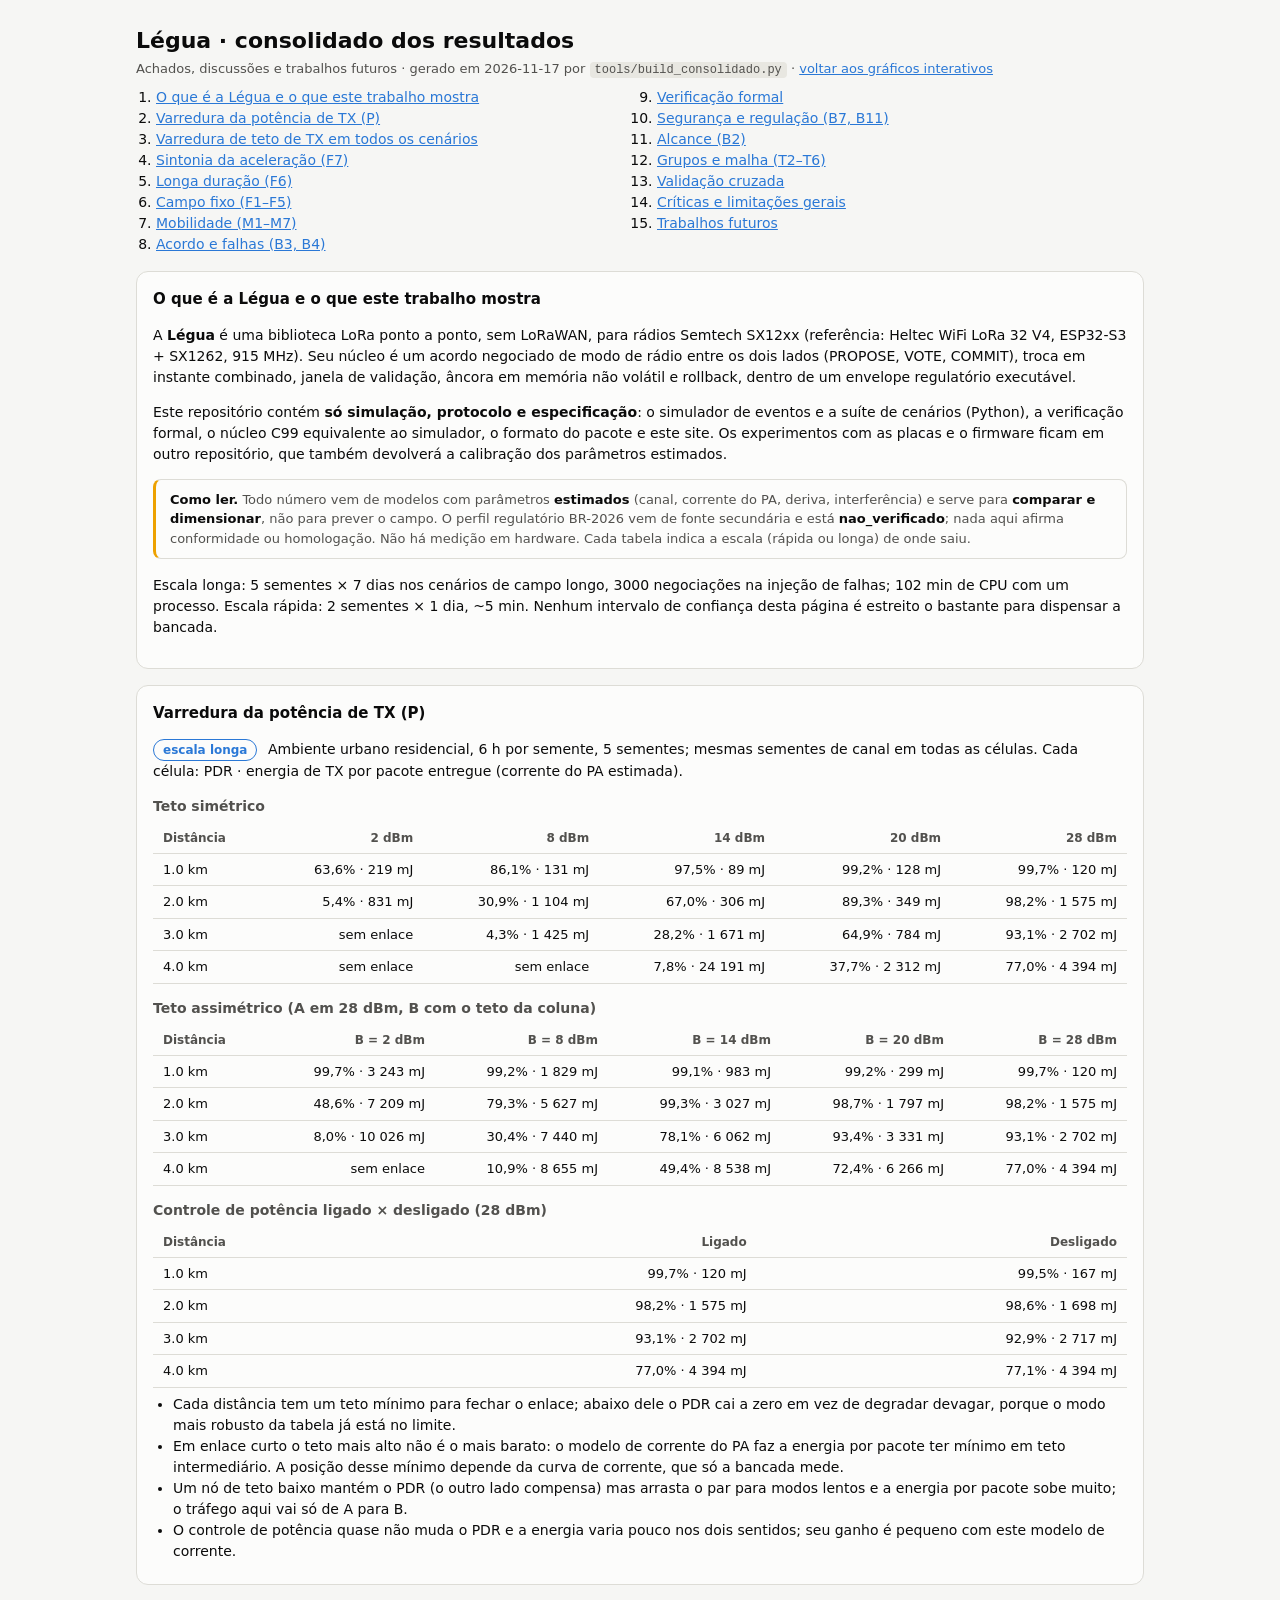
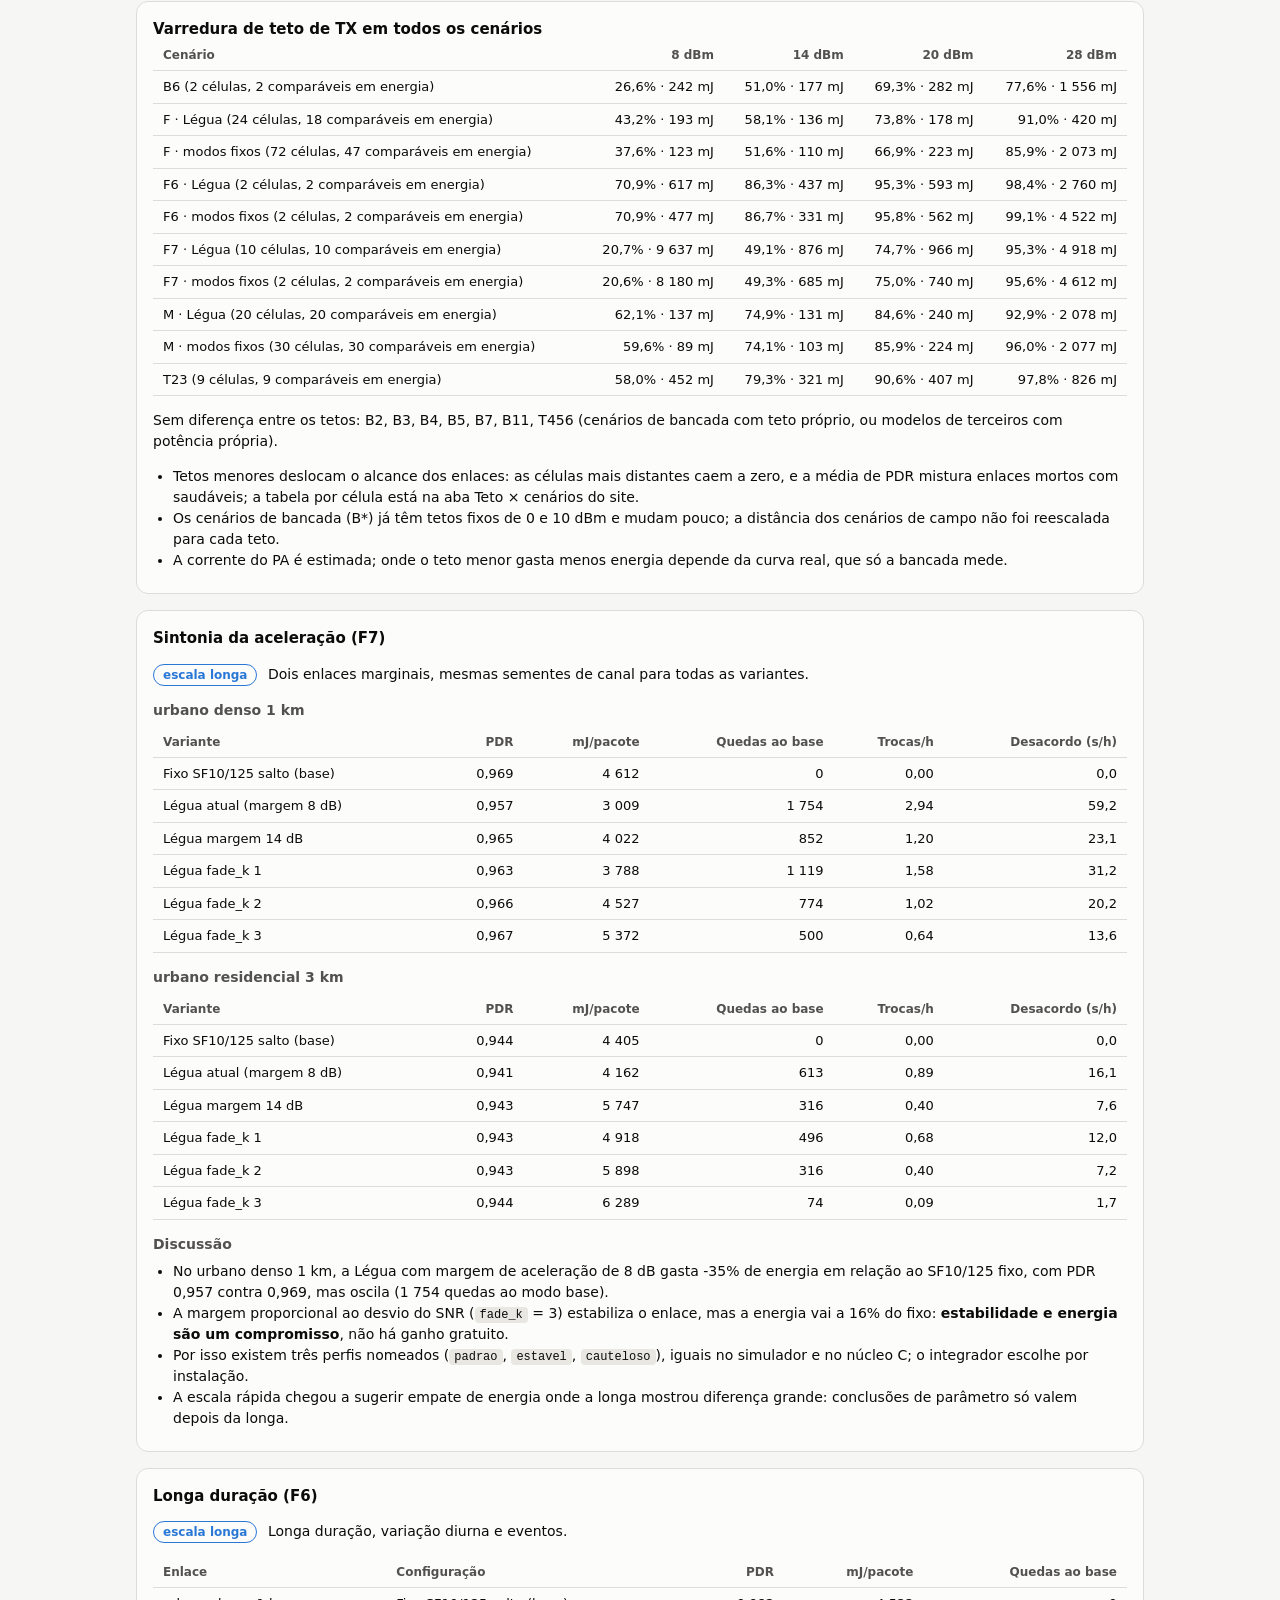
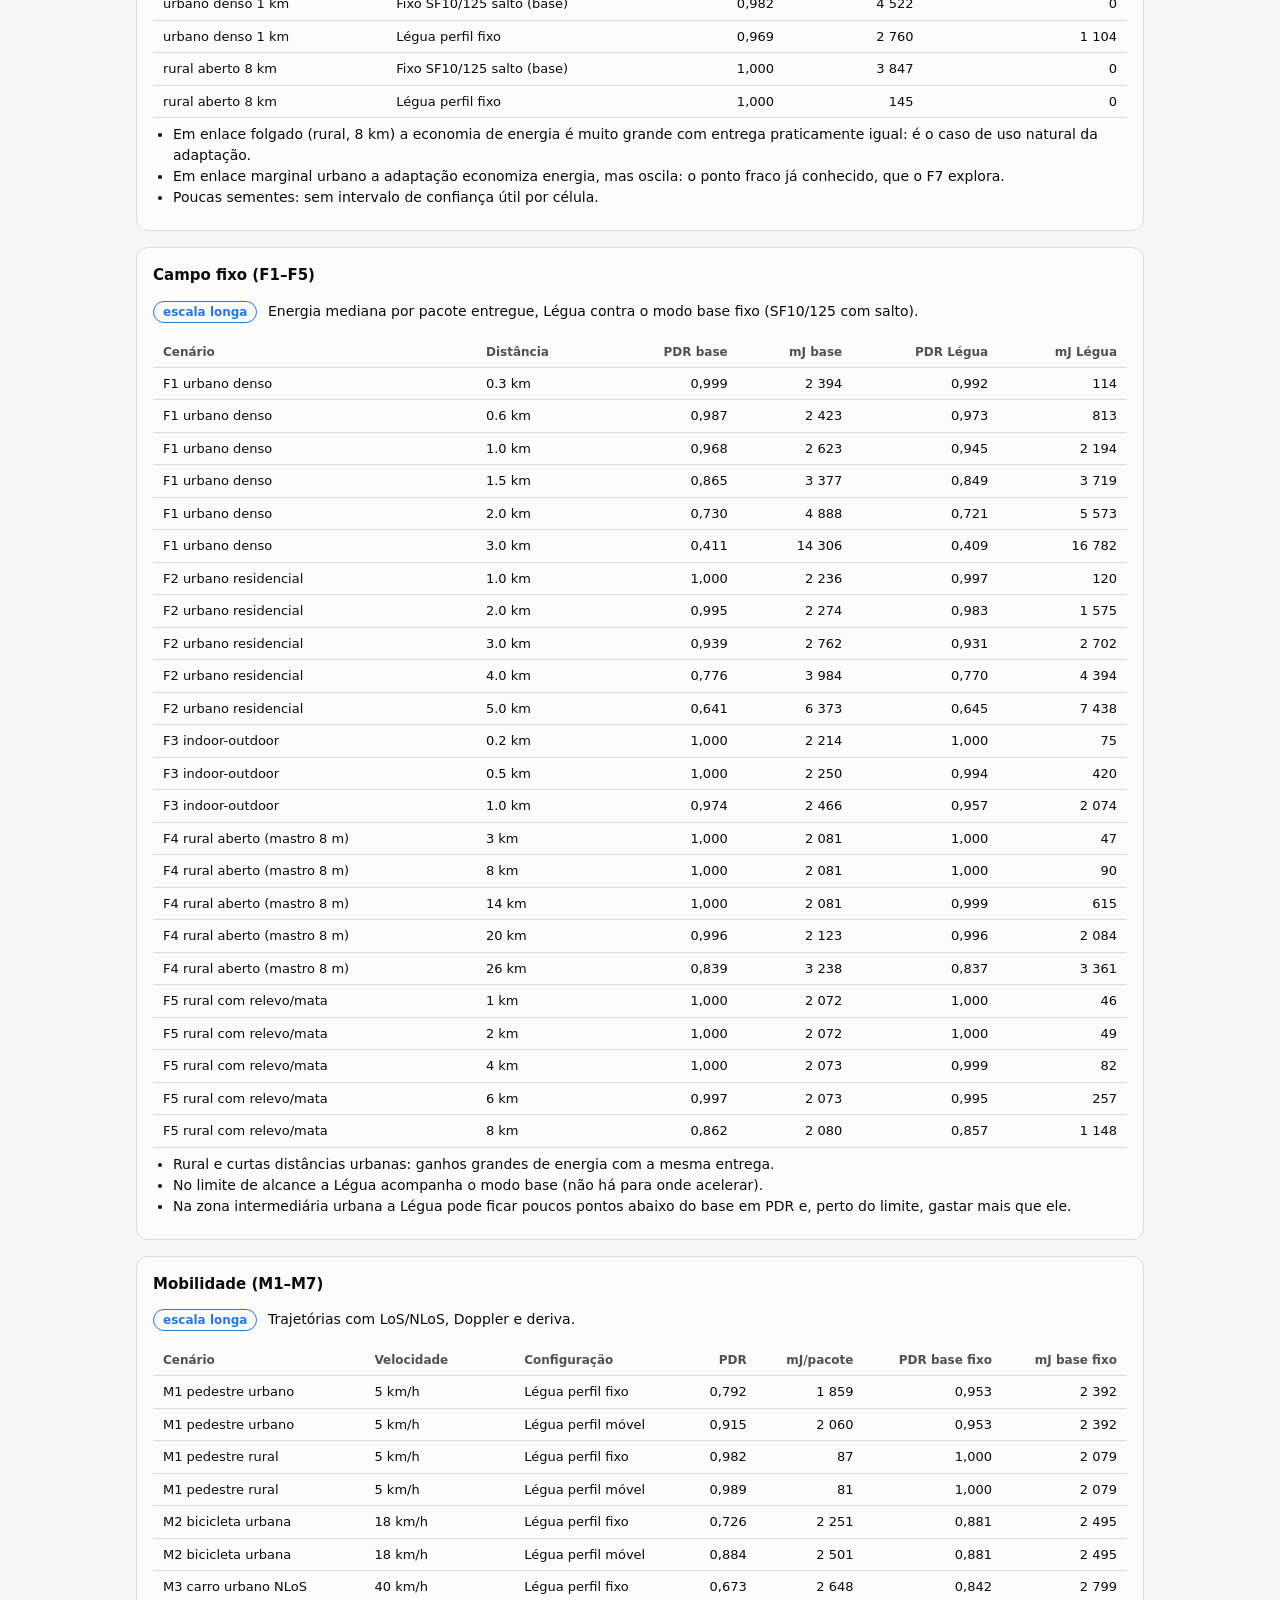
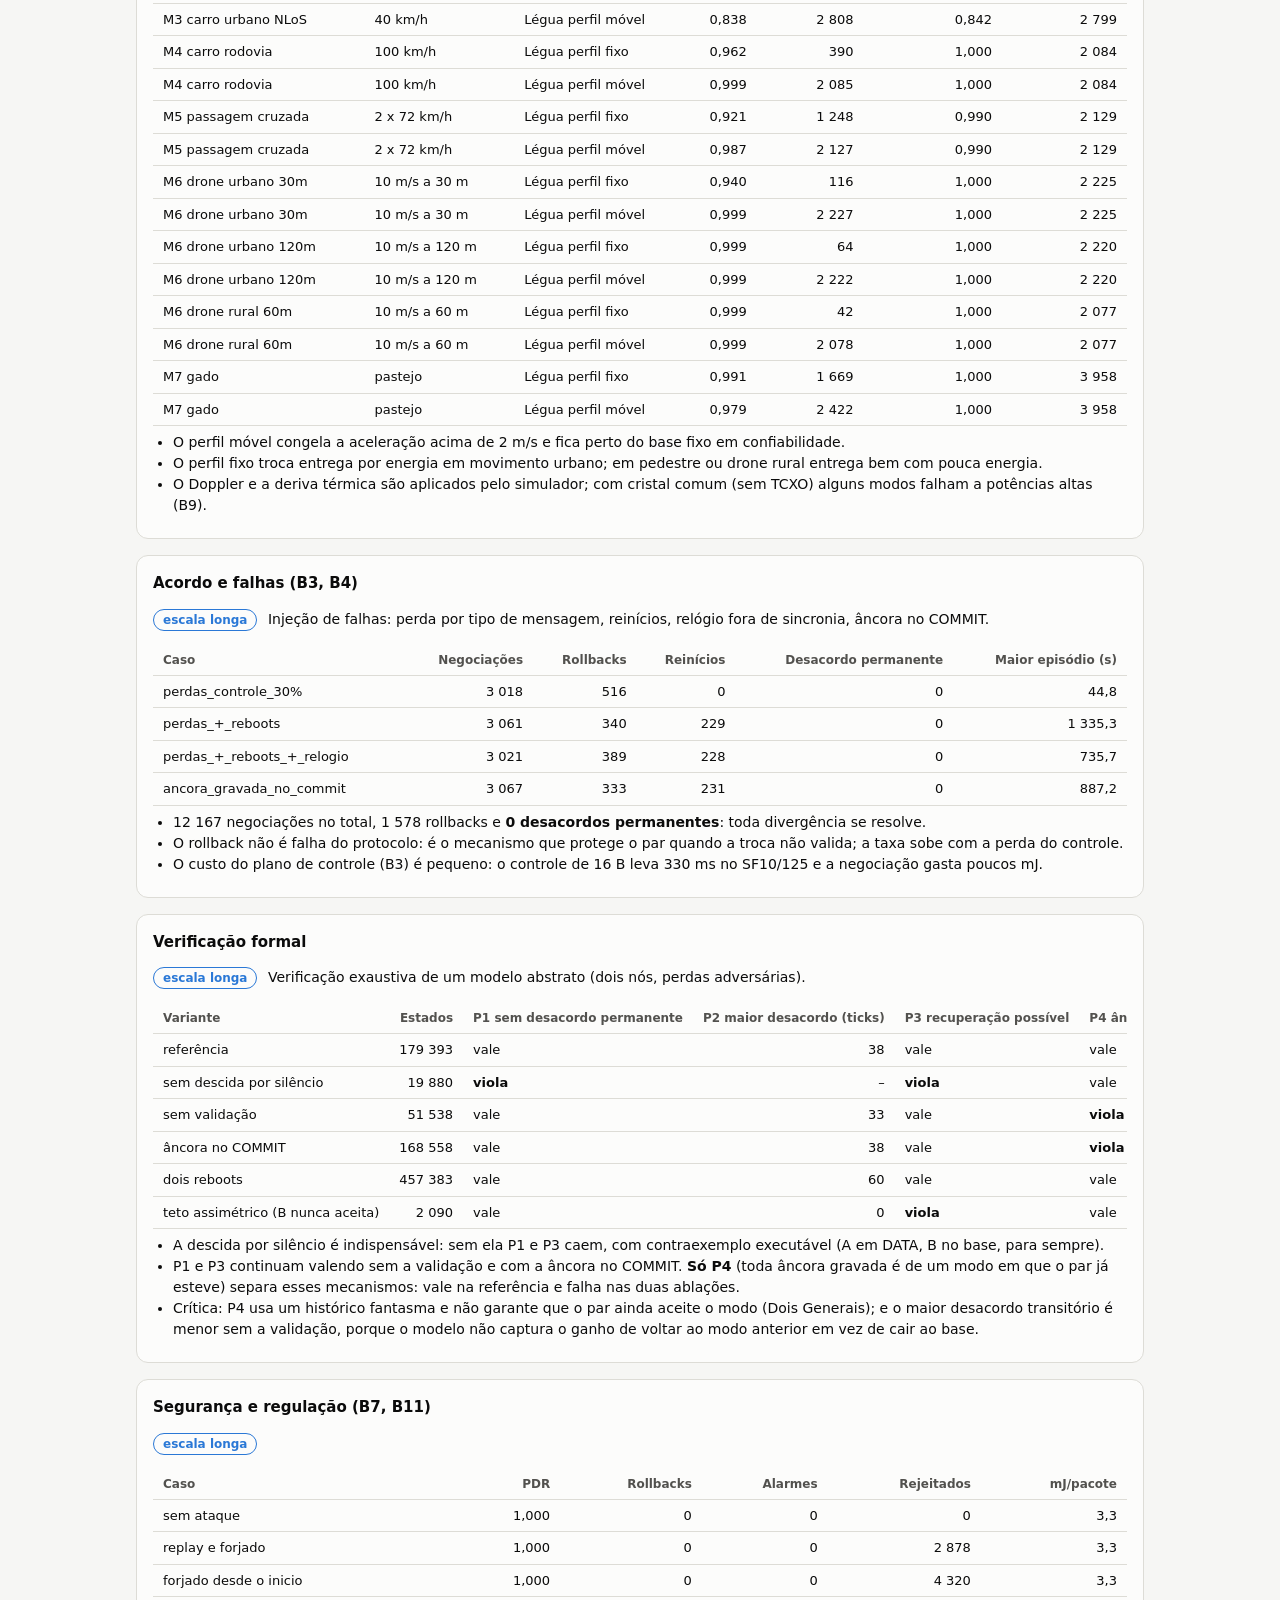
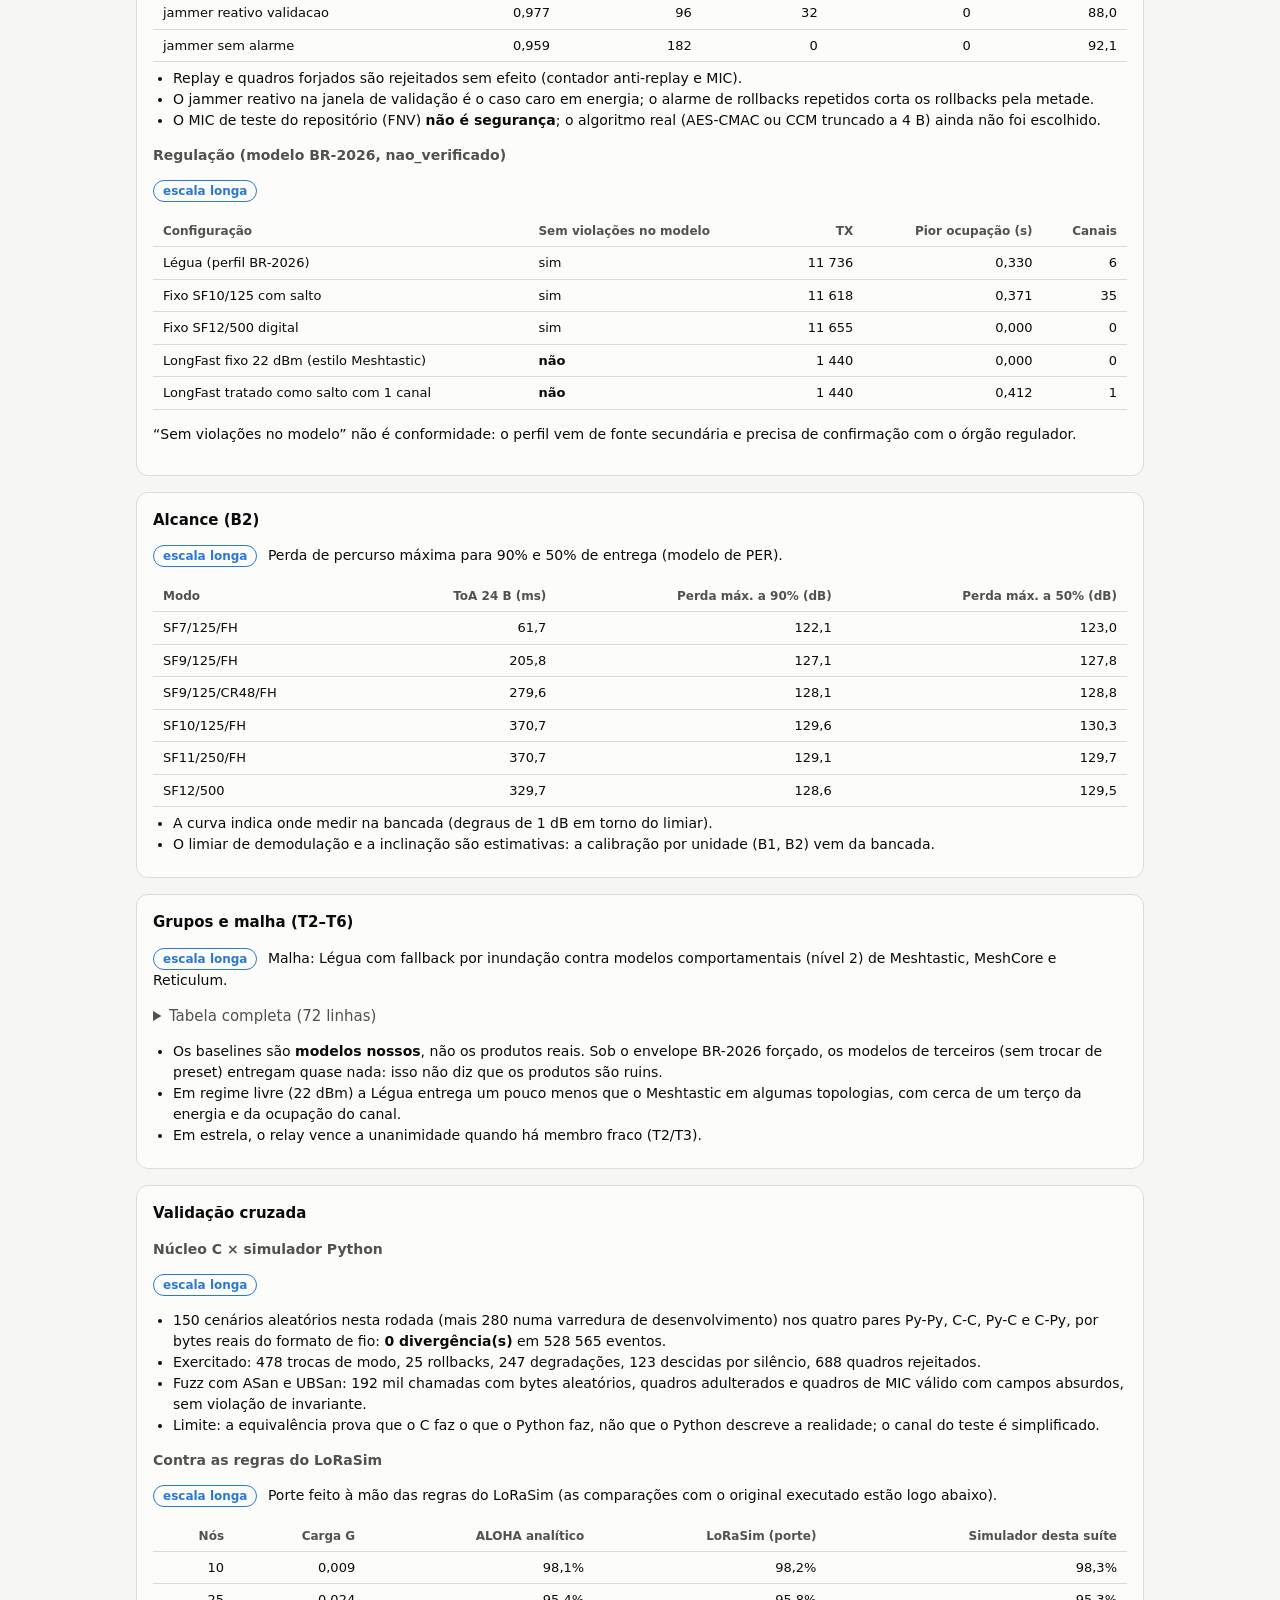
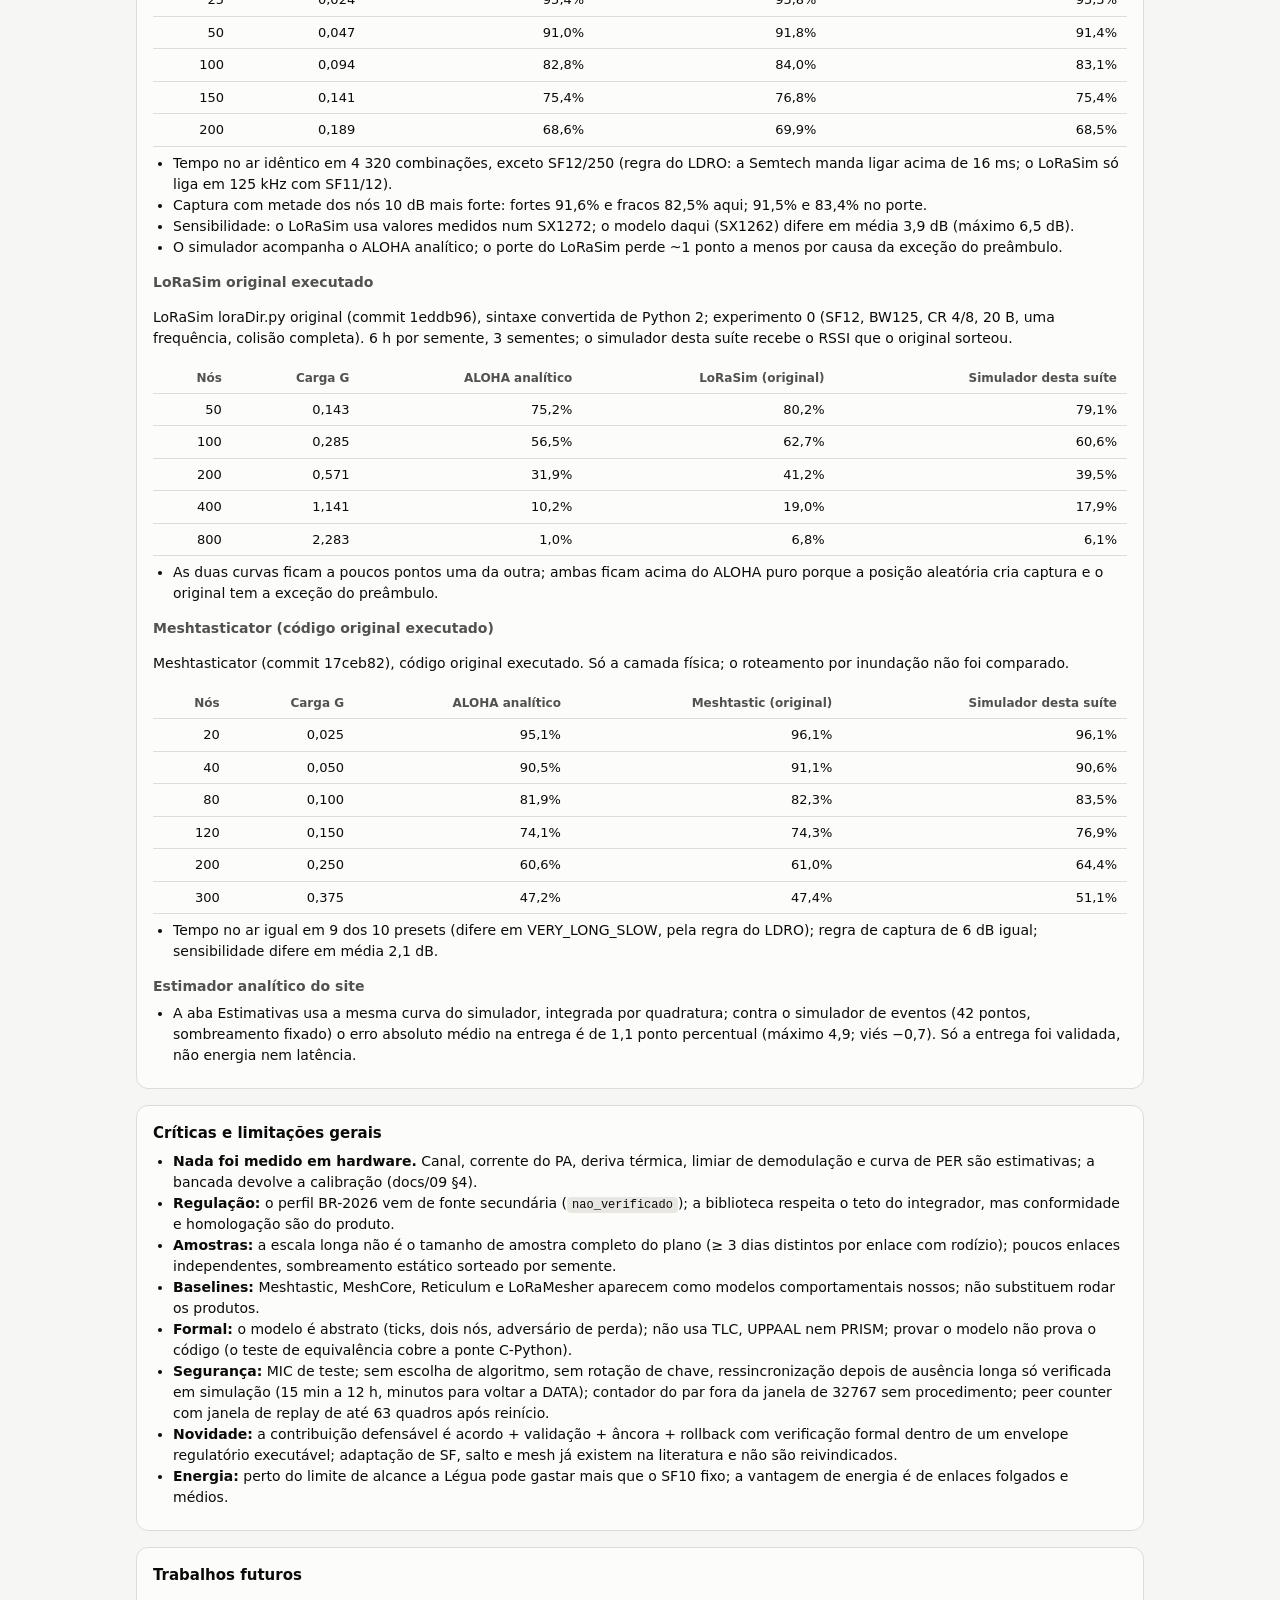
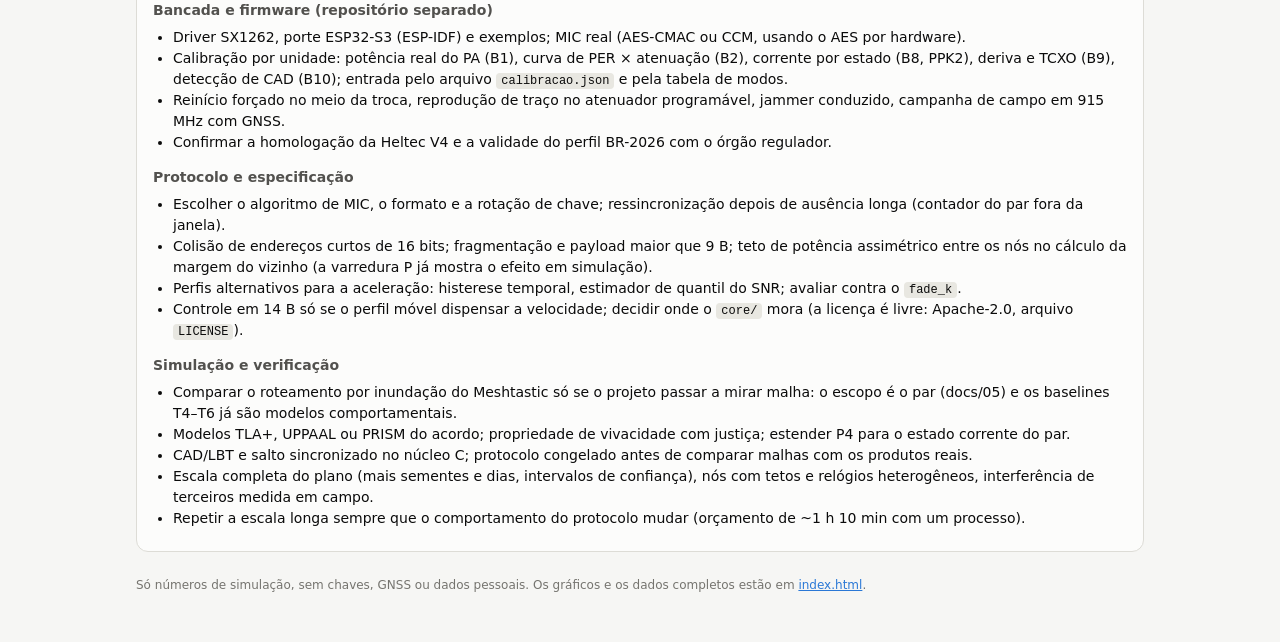
==== commit 55161ce9: "Regenera o site com a escala longa após o teto do par na margem Co-Authored-By: Claude Sonnet 5.5 <n" ====
--- a/site/consolidado.html
+++ b/site/consolidado.html
@@ -38,9 +38,9 @@
 vem de fonte secundária e está <b>nao_verificado</b>; nada aqui afirma conformidade ou homologação. Não há medição em
 hardware. Cada tabela indica a escala (rápida ou longa) de onde saiu.</div>
 <p>Escala longa: 5 sementes × 7 dias nos cenários de campo longo, 3000 negociações na injeção de falhas;
-110 min de CPU com um processo. Escala rápida: 2 sementes × 1 dia, ~5 min. Nenhum intervalo de
+102 min de CPU com um processo. Escala rápida: 2 sementes × 1 dia, ~5 min. Nenhum intervalo de
 confiança desta página é estreito o bastante para dispensar a bancada.</p>
-</section><section class="card" id="potencia"><h2>Varredura da potência de TX (P)</h2><p><span class="badge full">escala longa</span> Ambiente urbano residencial, 6 h por semente, 5 sementes; mesmas sementes de canal em todas as células. Cada célula: PDR · energia de TX por pacote entregue (corrente do PA estimada).</p><h3>Teto simétrico</h3><div class="tw"><table><thead><tr><th class="">Distância</th><th class="n">2 dBm</th><th class="n">8 dBm</th><th class="n">14 dBm</th><th class="n">20 dBm</th><th class="n">28 dBm</th></tr></thead><tbody><tr><td class="">1.0 km</td><td class="n">63,6% · 219 mJ</td><td class="n">86,1% · 131 mJ</td><td class="n">97,5% · 89 mJ</td><td class="n">99,2% · 128 mJ</td><td class="n">99,7% · 120 mJ</td></tr><tr><td class="">2.0 km</td><td class="n">5,4% · 831 mJ</td><td class="n">30,9% · 1 104 mJ</td><td class="n">67,0% · 306 mJ</td><td class="n">89,3% · 349 mJ</td><td class="n">98,2% · 1 575 mJ</td></tr><tr><td class="">3.0 km</td><td class="n">sem enlace</td><td class="n">4,3% · 1 425 mJ</td><td class="n">28,2% · 1 671 mJ</td><td class="n">64,9% · 784 mJ</td><td class="n">93,1% · 2 702 mJ</td></tr><tr><td class="">4.0 km</td><td class="n">sem enlace</td><td class="n">sem enlace</td><td class="n">7,8% · 24 191 mJ</td><td class="n">37,7% · 2 312 mJ</td><td class="n">77,0% · 4 394 mJ</td></tr></tbody></table></div><h3>Teto assimétrico (A em 28 dBm, B com o teto da coluna)</h3><div class="tw"><table><thead><tr><th class="">Distância</th><th class="n">B = 2 dBm</th><th class="n">B = 8 dBm</th><th class="n">B = 14 dBm</th><th class="n">B = 20 dBm</th><th class="n">B = 28 dBm</th></tr></thead><tbody><tr><td class="">1.0 km</td><td class="n">98,1% · 3 514 mJ</td><td class="n">97,4% · 2 164 mJ</td><td class="n">98,1% · 1 076 mJ</td><td class="n">99,3% · 461 mJ</td><td class="n">99,7% · 120 mJ</td></tr><tr><td class="">2.0 km</td><td class="n">48,4% · 7 195 mJ</td><td class="n">78,2% · 5 767 mJ</td><td class="n">97,5% · 3 281 mJ</td><td class="n">98,1% · 2 409 mJ</td><td class="n">98,2% · 1 575 mJ</td></tr><tr><td class="">3.0 km</td><td class="n">8,1% · 9 956 mJ</td><td class="n">30,4% · 7 360 mJ</td><td class="n">77,6% · 6 164 mJ</td><td class="n">91,3% · 3 664 mJ</td><td class="n">93,1% · 2 702 mJ</td></tr><tr><td class="">4.0 km</td><td class="n">sem enlace</td><td class="n">10,9% · 8 665 mJ</td><td class="n">49,6% · 8 520 mJ</td><td class="n">70,7% · 6 322 mJ</td><td class="n">77,0% · 4 394 mJ</td></tr></tbody></table></div><h3>Controle de potência ligado × desligado (28 dBm)</h3><div class="tw"><table><thead><tr><th class="">Distância</th><th class="n">Ligado</th><th class="n">Desligado</th></tr></thead><tbody><tr><td class="">1.0 km</td><td class="n">99,7% · 120 mJ</td><td class="n">99,5% · 167 mJ</td></tr><tr><td class="">2.0 km</td><td class="n">98,2% · 1 575 mJ</td><td class="n">98,6% · 1 698 mJ</td></tr><tr><td class="">3.0 km</td><td class="n">93,1% · 2 702 mJ</td><td class="n">92,9% · 2 717 mJ</td></tr><tr><td class="">4.0 km</td><td class="n">77,0% · 4 394 mJ</td><td class="n">77,1% · 4 394 mJ</td></tr></tbody></table></div><ul><li>Cada distância tem um teto mínimo para fechar o enlace; abaixo dele o PDR cai a zero em vez de degradar devagar, porque o modo mais robusto da tabela já está no limite.</li><li>Em enlace curto o teto mais alto não é o mais barato: o modelo de corrente do PA faz a energia por pacote ter mínimo em teto intermediário. A posição desse mínimo depende da curva de corrente, que só a bancada mede.</li><li>Um nó de teto baixo mantém o PDR (o outro lado compensa) mas arrasta o par para modos lentos e a energia por pacote sobe muito; o tráfego aqui vai só de A para B.</li><li>O controle de potência quase não muda o PDR e a energia varia pouco nos dois sentidos; seu ganho é pequeno com este modelo de corrente.</li></ul></section><section class="card" id="tetos"><h2>Varredura de teto de TX em todos os cenários</h2><div class="tw"><table><thead><tr><th class="">Cenário</th><th class="n">8 dBm</th><th class="n">14 dBm</th><th class="n">20 dBm</th><th class="n">28 dBm</th></tr></thead><tbody><tr><td class="">B6 (2 células, 2 comparáveis em energia)</td><td class="n">26,6% · 242 mJ</td><td class="n">51,0% · 177 mJ</td><td class="n">69,3% · 282 mJ</td><td class="n">77,6% · 1 556 mJ</td></tr><tr><td class="">F · Légua (24 células, 18 comparáveis em energia)</td><td class="n">43,2% · 193 mJ</td><td class="n">58,1% · 136 mJ</td><td class="n">73,8% · 178 mJ</td><td class="n">91,0% · 420 mJ</td></tr><tr><td class="">F · modos fixos (72 células, 47 comparáveis em energia)</td><td class="n">37,6% · 123 mJ</td><td class="n">51,6% · 110 mJ</td><td class="n">66,9% · 223 mJ</td><td class="n">85,9% · 2 073 mJ</td></tr><tr><td class="">F6 · Légua (2 células, 2 comparáveis em energia)</td><td class="n">70,9% · 617 mJ</td><td class="n">86,3% · 437 mJ</td><td class="n">95,3% · 593 mJ</td><td class="n">98,4% · 2 760 mJ</td></tr><tr><td class="">F6 · modos fixos (2 células, 2 comparáveis em energia)</td><td class="n">70,9% · 477 mJ</td><td class="n">86,7% · 331 mJ</td><td class="n">95,8% · 562 mJ</td><td class="n">99,1% · 4 522 mJ</td></tr><tr><td class="">F7 · Légua (10 células, 10 comparáveis em energia)</td><td class="n">20,7% · 9 637 mJ</td><td class="n">49,1% · 876 mJ</td><td class="n">74,7% · 966 mJ</td><td class="n">95,3% · 4 918 mJ</td></tr><tr><td class="">F7 · modos fixos (2 células, 2 comparáveis em energia)</td><td class="n">20,6% · 8 180 mJ</td><td class="n">49,3% · 685 mJ</td><td class="n">75,0% · 740 mJ</td><td class="n">95,6% · 4 612 mJ</td></tr><tr><td class="">M · Légua (20 células, 20 comparáveis em energia)</td><td class="n">62,1% · 137 mJ</td><td class="n">74,9% · 131 mJ</td><td class="n">84,6% · 240 mJ</td><td class="n">92,9% · 2 078 mJ</td></tr><tr><td class="">M · modos fixos (30 células, 30 comparáveis em energia)</td><td class="n">59,6% · 89 mJ</td><td class="n">74,1% · 103 mJ</td><td class="n">85,9% · 224 mJ</td><td class="n">96,0% · 2 077 mJ</td></tr><tr><td class="">T23 (9 células, 9 comparáveis em energia)</td><td class="n">58,0% · 452 mJ</td><td class="n">79,3% · 321 mJ</td><td class="n">90,6% · 407 mJ</td><td class="n">97,8% · 826 mJ</td></tr></tbody></table></div><p>Sem diferença entre os tetos: B2, B3, B4, B5, B7, B11, T456 (cenários de bancada com teto próprio, ou modelos de terceiros com potência própria).</p><ul><li>Tetos menores deslocam o alcance dos enlaces: as células mais distantes caem a zero, e a média de PDR mistura enlaces mortos com saudáveis; a tabela por célula está na aba Teto × cenários do site.</li><li>Os cenários de bancada (B*) já têm tetos fixos de 0 e 10 dBm e mudam pouco; a distância dos cenários de campo não foi reescalada para cada teto.</li><li>A corrente do PA é estimada; onde o teto menor gasta menos energia depende da curva real, que só a bancada mede.</li></ul></section><section class="card" id="sintonia"><h2>Sintonia da aceleração (F7)</h2><p><span class="badge full">escala longa</span> Dois enlaces marginais, mesmas sementes de canal para todas as variantes.</p><h3>urbano denso 1 km</h3><div class="tw"><table><thead><tr><th class="">Variante</th><th class="n">PDR</th><th class="n">mJ/pacote</th><th class="n">Quedas ao base</th><th class="n">Trocas/h</th><th class="n">Desacordo (s/h)</th></tr></thead><tbody><tr><td class="">Fixo SF10/125 salto (base)</td><td class="n">0,969</td><td class="n">4 612</td><td class="n">0</td><td class="n">0,00</td><td class="n">0,0</td></tr><tr><td class="">Légua atual (margem 8 dB)</td><td class="n">0,957</td><td class="n">3 009</td><td class="n">1 754</td><td class="n">2,94</td><td class="n">59,2</td></tr><tr><td class="">Légua margem 14 dB</td><td class="n">0,965</td><td class="n">4 022</td><td class="n">852</td><td class="n">1,20</td><td class="n">23,1</td></tr><tr><td class="">Légua fade_k 1</td><td class="n">0,963</td><td class="n">3 788</td><td class="n">1 119</td><td class="n">1,58</td><td class="n">31,2</td></tr><tr><td class="">Légua fade_k 2</td><td class="n">0,966</td><td class="n">4 527</td><td class="n">774</td><td class="n">1,02</td><td class="n">20,2</td></tr><tr><td class="">Légua fade_k 3</td><td class="n">0,967</td><td class="n">5 372</td><td class="n">500</td><td class="n">0,64</td><td class="n">13,6</td></tr></tbody></table></div><h3>urbano residencial 3 km</h3><div class="tw"><table><thead><tr><th class="">Variante</th><th class="n">PDR</th><th class="n">mJ/pacote</th><th class="n">Quedas ao base</th><th class="n">Trocas/h</th><th class="n">Desacordo (s/h)</th></tr></thead><tbody><tr><td class="">Fixo SF10/125 salto (base)</td><td class="n">0,944</td><td class="n">4 405</td><td class="n">0</td><td class="n">0,00</td><td class="n">0,0</td></tr><tr><td class="">Légua atual (margem 8 dB)</td><td class="n">0,941</td><td class="n">4 162</td><td class="n">613</td><td class="n">0,89</td><td class="n">16,1</td></tr><tr><td class="">Légua margem 14 dB</td><td class="n">0,943</td><td class="n">5 747</td><td class="n">316</td><td class="n">0,40</td><td class="n">7,6</td></tr><tr><td class="">Légua fade_k 1</td><td class="n">0,943</td><td class="n">4 918</td><td class="n">496</td><td class="n">0,68</td><td class="n">12,0</td></tr><tr><td class="">Légua fade_k 2</td><td class="n">0,943</td><td class="n">5 898</td><td class="n">316</td><td class="n">0,40</td><td class="n">7,2</td></tr><tr><td class="">Légua fade_k 3</td><td class="n">0,944</td><td class="n">6 289</td><td class="n">74</td><td class="n">0,09</td><td class="n">1,7</td></tr></tbody></table></div><h3>Discussão</h3><ul><li>No urbano denso 1 km, a Légua com margem de aceleração de 8 dB gasta -35% de energia em relação ao SF10/125 fixo, com PDR 0,957 contra 0,969, mas oscila (1 754 quedas ao modo base).</li><li>A margem proporcional ao desvio do SNR (<code>fade_k</code> = 3) estabiliza o enlace, mas a energia vai a 16% do fixo: <b>estabilidade e energia são um compromisso</b>, não há ganho gratuito.</li><li>Por isso existem três perfis nomeados (<code>padrao</code>, <code>estavel</code>, <code>cauteloso</code>), iguais no simulador e no núcleo C; o integrador escolhe por instalação.</li><li>A escala rápida chegou a sugerir empate de energia onde a longa mostrou diferença grande: conclusões de parâmetro só valem depois da longa.</li></ul></section><section class="card" id="longa"><h2>Longa duração (F6)</h2><p><span class="badge full">escala longa</span> Longa duração, variação diurna e eventos.</p><div class="tw"><table><thead><tr><th class="">Enlace</th><th class="">Configuração</th><th class="n">PDR</th><th class="n">mJ/pacote</th><th class="n">Quedas ao base</th></tr></thead><tbody><tr><td class="">urbano denso 1 km</td><td class="">Fixo SF10/125 salto (base)</td><td class="n">0,982</td><td class="n">4 522</td><td class="n">0</td></tr><tr><td class="">urbano denso 1 km</td><td class="">Légua perfil fixo</td><td class="n">0,969</td><td class="n">2 760</td><td class="n">1 104</td></tr><tr><td class="">rural aberto 8 km</td><td class="">Fixo SF10/125 salto (base)</td><td class="n">1,000</td><td class="n">3 847</td><td class="n">0</td></tr><tr><td class="">rural aberto 8 km</td><td class="">Légua perfil fixo</td><td class="n">1,000</td><td class="n">145</td><td class="n">0</td></tr></tbody></table></div><ul><li>Em enlace folgado (rural, 8 km) a economia de energia é muito grande com entrega praticamente igual: é o caso de uso natural da adaptação.</li><li>Em enlace marginal urbano a adaptação economiza energia, mas oscila: o ponto fraco já conhecido, que o F7 explora.</li><li>Poucas sementes: sem intervalo de confiança útil por célula.</li></ul></section><section class="card" id="campo"><h2>Campo fixo (F1–F5)</h2><p><span class="badge full">escala longa</span> Energia mediana por pacote entregue, Légua contra o modo base fixo (SF10/125 com salto).</p><div class="tw"><table><thead><tr><th class="">Cenário</th><th class="">Distância</th><th class="n">PDR base</th><th class="n">mJ base</th><th class="n">PDR Légua</th><th class="n">mJ Légua</th></tr></thead><tbody><tr><td class="">F1 urbano denso</td><td class="">0.3 km</td><td class="n">0,999</td><td class="n">2 394</td><td class="n">0,992</td><td class="n">114</td></tr><tr><td class="">F1 urbano denso</td><td class="">0.6 km</td><td class="n">0,987</td><td class="n">2 423</td><td class="n">0,973</td><td class="n">813</td></tr><tr><td class="">F1 urbano denso</td><td class="">1.0 km</td><td class="n">0,968</td><td class="n">2 623</td><td class="n">0,945</td><td class="n">2 194</td></tr><tr><td class="">F1 urbano denso</td><td class="">1.5 km</td><td class="n">0,865</td><td class="n">3 377</td><td class="n">0,849</td><td class="n">3 719</td></tr><tr><td class="">F1 urbano denso</td><td class="">2.0 km</td><td class="n">0,730</td><td class="n">4 888</td><td class="n">0,721</td><td class="n">5 573</td></tr><tr><td class="">F1 urbano denso</td><td class="">3.0 km</td><td class="n">0,411</td><td class="n">14 306</td><td class="n">0,409</td><td class="n">16 782</td></tr><tr><td class="">F2 urbano residencial</td><td class="">1.0 km</td><td class="n">1,000</td><td class="n">2 236</td><td class="n">0,997</td><td class="n">120</td></tr><tr><td class="">F2 urbano residencial</td><td class="">2.0 km</td><td class="n">0,995</td><td class="n">2 274</td><td class="n">0,983</td><td class="n">1 575</td></tr><tr><td class="">F2 urbano residencial</td><td class="">3.0 km</td><td class="n">0,939</td><td class="n">2 762</td><td class="n">0,931</td><td class="n">2 702</td></tr><tr><td class="">F2 urbano residencial</td><td class="">4.0 km</td><td class="n">0,776</td><td class="n">3 984</td><td class="n">0,770</td><td class="n">4 394</td></tr><tr><td class="">F2 urbano residencial</td><td class="">5.0 km</td><td class="n">0,641</td><td class="n">6 373</td><td class="n">0,645</td><td class="n">7 438</td></tr><tr><td class="">F3 indoor-outdoor</td><td class="">0.2 km</td><td class="n">1,000</td><td class="n">2 214</td><td class="n">1,000</td><td class="n">75</td></tr><tr><td class="">F3 indoor-outdoor</td><td class="">0.5 km</td><td class="n">1,000</td><td class="n">2 250</td><td class="n">0,994</td><td class="n">420</td></tr><tr><td class="">F3 indoor-outdoor</td><td class="">1.0 km</td><td class="n">0,974</td><td class="n">2 466</td><td class="n">0,957</td><td class="n">2 074</td></tr><tr><td class="">F4 rural aberto (mastro 8 m)</td><td class="">3 km</td><td class="n">1,000</td><td class="n">2 081</td><td class="n">1,000</td><td class="n">47</td></tr><tr><td class="">F4 rural aberto (mastro 8 m)</td><td class="">8 km</td><td class="n">1,000</td><td class="n">2 081</td><td class="n">1,000</td><td class="n">90</td></tr><tr><td class="">F4 rural aberto (mastro 8 m)</td><td class="">14 km</td><td class="n">1,000</td><td class="n">2 081</td><td class="n">0,999</td><td class="n">615</td></tr><tr><td class="">F4 rural aberto (mastro 8 m)</td><td class="">20 km</td><td class="n">0,996</td><td class="n">2 123</td><td class="n">0,996</td><td class="n">2 084</td></tr><tr><td class="">F4 rural aberto (mastro 8 m)</td><td class="">26 km</td><td class="n">0,839</td><td class="n">3 238</td><td class="n">0,837</td><td class="n">3 361</td></tr><tr><td class="">F5 rural com relevo/mata</td><td class="">1 km</td><td class="n">1,000</td><td class="n">2 072</td><td class="n">1,000</td><td class="n">46</td></tr><tr><td class="">F5 rural com relevo/mata</td><td class="">2 km</td><td class="n">1,000</td><td class="n">2 072</td><td class="n">1,000</td><td class="n">49</td></tr><tr><td class="">F5 rural com relevo/mata</td><td class="">4 km</td><td class="n">1,000</td><td class="n">2 073</td><td class="n">0,999</td><td class="n">82</td></tr><tr><td class="">F5 rural com relevo/mata</td><td class="">6 km</td><td class="n">0,997</td><td class="n">2 073</td><td class="n">0,995</td><td class="n">257</td></tr><tr><td class="">F5 rural com relevo/mata</td><td class="">8 km</td><td class="n">0,862</td><td class="n">2 080</td><td class="n">0,857</td><td class="n">1 148</td></tr></tbody></table></div><ul><li>Rural e curtas distâncias urbanas: ganhos grandes de energia com a mesma entrega.</li><li>No limite de alcance a Légua acompanha o modo base (não há para onde acelerar).</li><li>Na zona intermediária urbana a Légua pode ficar poucos pontos abaixo do base em PDR e, perto do limite, gastar mais que ele.</li></ul></section><section class="card" id="mobilidade"><h2>Mobilidade (M1–M7)</h2><p><span class="badge full">escala longa</span> Trajetórias com LoS/NLoS, Doppler e deriva.</p><div class="tw"><table><thead><tr><th class="">Cenário</th><th class="">Velocidade</th><th class="">Configuração</th><th class="n">PDR</th><th class="n">mJ/pacote</th><th class="n">PDR base fixo</th><th class="n">mJ base fixo</th></tr></thead><tbody><tr><td class="">M1 pedestre urbano</td><td class="">5 km/h</td><td class="">Légua perfil fixo</td><td class="n">0,792</td><td class="n">1 859</td><td class="n">0,953</td><td class="n">2 392</td></tr><tr><td class="">M1 pedestre urbano</td><td class="">5 km/h</td><td class="">Légua perfil móvel</td><td class="n">0,915</td><td class="n">2 060</td><td class="n">0,953</td><td class="n">2 392</td></tr><tr><td class="">M1 pedestre rural</td><td class="">5 km/h</td><td class="">Légua perfil fixo</td><td class="n">0,982</td><td class="n">87</td><td class="n">1,000</td><td class="n">2 079</td></tr><tr><td class="">M1 pedestre rural</td><td class="">5 km/h</td><td class="">Légua perfil móvel</td><td class="n">0,989</td><td class="n">81</td><td class="n">1,000</td><td class="n">2 079</td></tr><tr><td class="">M2 bicicleta urbana</td><td class="">18 km/h</td><td class="">Légua perfil fixo</td><td class="n">0,726</td><td class="n">2 251</td><td class="n">0,881</td><td class="n">2 495</td></tr><tr><td class="">M2 bicicleta urbana</td><td class="">18 km/h</td><td class="">Légua perfil móvel</td><td class="n">0,884</td><td class="n">2 501</td><td class="n">0,881</td><td class="n">2 495</td></tr><tr><td class="">M3 carro urbano NLoS</td><td class="">40 km/h</td><td class="">Légua perfil fixo</td><td class="n">0,673</td><td class="n">2 648</td><td class="n">0,842</td><td class="n">2 799</td></tr><tr><td class="">M3 carro urbano NLoS</td><td class="">40 km/h</td><td class="">Légua perfil móvel</td><td class="n">0,838</td><td class="n">2 808</td><td class="n">0,842</td><td class="n">2 799</td></tr><tr><td class="">M4 carro rodovia</td><td class="">100 km/h</td><td class="">Légua perfil fixo</td><td class="n">0,962</td><td class="n">390</td><td class="n">1,000</td><td class="n">2 084</td></tr><tr><td class="">M4 carro rodovia</td><td class="">100 km/h</td><td class="">Légua perfil móvel</td><td class="n">0,999</td><td class="n">2 085</td><td class="n">1,000</td><td class="n">2 084</td></tr><tr><td class="">M5 passagem cruzada</td><td class="">2 x 72 km/h</td><td class="">Légua perfil fixo</td><td class="n">0,921</td><td class="n">1 248</td><td class="n">0,990</td><td class="n">2 129</td></tr><tr><td class="">M5 passagem cruzada</td><td class="">2 x 72 km/h</td><td class="">Légua perfil móvel</td><td class="n">0,987</td><td class="n">2 127</td><td class="n">0,990</td><td class="n">2 129</td></tr><tr><td class="">M6 drone urbano 30m</td><td class="">10 m/s a 30 m</td><td class="">Légua perfil fixo</td><td class="n">0,940</td><td class="n">116</td><td class="n">1,000</td><td class="n">2 225</td></tr><tr><td class="">M6 drone urbano 30m</td><td class="">10 m/s a 30 m</td><td class="">Légua perfil móvel</td><td class="n">0,999</td><td class="n">2 227</td><td class="n">1,000</td><td class="n">2 225</td></tr><tr><td class="">M6 drone urbano 120m</td><td class="">10 m/s a 120 m</td><td class="">Légua perfil fixo</td><td class="n">0,999</td><td class="n">64</td><td class="n">1,000</td><td class="n">2 220</td></tr><tr><td class="">M6 drone urbano 120m</td><td class="">10 m/s a 120 m</td><td class="">Légua perfil móvel</td><td class="n">0,999</td><td class="n">2 222</td><td class="n">1,000</td><td class="n">2 220</td></tr><tr><td class="">M6 drone rural 60m</td><td class="">10 m/s a 60 m</td><td class="">Légua perfil fixo</td><td class="n">0,999</td><td class="n">42</td><td class="n">1,000</td><td class="n">2 077</td></tr><tr><td class="">M6 drone rural 60m</td><td class="">10 m/s a 60 m</td><td class="">Légua perfil móvel</td><td class="n">0,999</td><td class="n">2 078</td><td class="n">1,000</td><td class="n">2 077</td></tr><tr><td class="">M7 gado</td><td class="">pastejo</td><td class="">Légua perfil fixo</td><td class="n">0,991</td><td class="n">1 669</td><td class="n">1,000</td><td class="n">3 958</td></tr><tr><td class="">M7 gado</td><td class="">pastejo</td><td class="">Légua perfil móvel</td><td class="n">0,979</td><td class="n">2 422</td><td class="n">1,000</td><td class="n">3 958</td></tr></tbody></table></div><ul><li>O perfil móvel congela a aceleração acima de 2 m/s e fica perto do base fixo em confiabilidade.</li><li>O perfil fixo troca entrega por energia em movimento urbano; em pedestre ou drone rural entrega bem com pouca energia.</li><li>O Doppler e a deriva térmica são aplicados pelo simulador; com cristal comum (sem TCXO) alguns modos falham a potências altas (B9).</li></ul></section><section class="card" id="acordo"><h2>Acordo e falhas (B3, B4)</h2><p><span class="badge full">escala longa</span> Injeção de falhas: perda por tipo de mensagem, reinícios, relógio fora de sincronia, âncora no COMMIT.</p><div class="tw"><table><thead><tr><th class="">Caso</th><th class="n">Negociações</th><th class="n">Rollbacks</th><th class="n">Reinícios</th><th class="n">Desacordo permanente</th><th class="n">Maior episódio (s)</th></tr></thead><tbody><tr><td class="">perdas_controle_30%</td><td class="n">3 018</td><td class="n">516</td><td class="n">0</td><td class="n">0</td><td class="n">44,8</td></tr><tr><td class="">perdas_+_reboots</td><td class="n">3 061</td><td class="n">340</td><td class="n">229</td><td class="n">0</td><td class="n">1 335,3</td></tr><tr><td class="">perdas_+_reboots_+_relogio</td><td class="n">3 021</td><td class="n">389</td><td class="n">228</td><td class="n">0</td><td class="n">735,7</td></tr><tr><td class="">ancora_gravada_no_commit</td><td class="n">3 067</td><td class="n">333</td><td class="n">231</td><td class="n">0</td><td class="n">887,2</td></tr></tbody></table></div><ul><li>12 167 negociações no total, 1 578 rollbacks e <b>0 desacordos permanentes</b>: toda divergência se resolve.</li><li>O rollback não é falha do protocolo: é o mecanismo que protege o par quando a troca não valida; a taxa sobe com a perda do controle.</li><li>O custo do plano de controle (B3) é pequeno: o controle de 16 B leva 330 ms no SF10/125 e a negociação gasta poucos mJ.</li></ul></section><section class="card" id="formal"><h2>Verificação formal</h2><p><span class="badge full">escala longa</span> Verificação exaustiva de um modelo abstrato (dois nós, perdas adversárias).</p><div class="tw"><table><thead><tr><th class="">Variante</th><th class="n">Estados</th><th class="">P1 sem desacordo permanente</th><th class="n">P2 maior desacordo (ticks)</th><th class="">P3 recuperação possível</th><th class="">P4 âncora confirmada pelo par</th></tr></thead><tbody><tr><td class="">referência</td><td class="n">179 393</td><td class="">vale</td><td class="n">38</td><td class="">vale</td><td class="">vale</td></tr><tr><td class="">sem descida por silêncio</td><td class="n">19 880</td><td class=""><b>viola</b></td><td class="n">–</td><td class=""><b>viola</b></td><td class="">vale</td></tr><tr><td class="">sem validação</td><td class="n">51 538</td><td class="">vale</td><td class="n">33</td><td class="">vale</td><td class=""><b>viola</b></td></tr><tr><td class="">âncora no COMMIT</td><td class="n">168 558</td><td class="">vale</td><td class="n">38</td><td class="">vale</td><td class=""><b>viola</b></td></tr><tr><td class="">dois reboots</td><td class="n">457 383</td><td class="">vale</td><td class="n">60</td><td class="">vale</td><td class="">vale</td></tr><tr><td class="">teto assimétrico (B nunca aceita)</td><td class="n">2 090</td><td class="">vale</td><td class="n">0</td><td class=""><b>viola</b></td><td class="">vale</td></tr></tbody></table></div><ul><li>A descida por silêncio é indispensável: sem ela P1 e P3 caem, com contraexemplo executável (A em DATA, B no base, para sempre).</li><li>P1 e P3 continuam valendo sem a validação e com a âncora no COMMIT. <b>Só P4</b> (toda âncora gravada é de um modo em que o par já esteve) separa esses mecanismos: vale na referência e falha nas duas ablações.</li><li>Crítica: P4 usa um histórico fantasma e não garante que o par ainda aceite o modo (Dois Generais); e o maior desacordo transitório é menor sem a validação, porque o modelo não captura o ganho de voltar ao modo anterior em vez de cair ao base.</li></ul></section><section class="card" id="seguranca"><h2>Segurança e regulação (B7, B11)</h2><p><span class="badge full">escala longa</span></p><div class="tw"><table><thead><tr><th class="">Caso</th><th class="n">PDR</th><th class="n">Rollbacks</th><th class="n">Alarmes</th><th class="n">Rejeitados</th><th class="n">mJ/pacote</th></tr></thead><tbody><tr><td class="">sem ataque</td><td class="n">1,000</td><td class="n">0</td><td class="n">0</td><td class="n">0</td><td class="n">3,3</td></tr><tr><td class="">replay e forjado</td><td class="n">1,000</td><td class="n">0</td><td class="n">0</td><td class="n">2 878</td><td class="n">3,3</td></tr><tr><td class="">forjado desde o inicio</td><td class="n">1,000</td><td class="n">0</td><td class="n">0</td><td class="n">4 320</td><td class="n">3,3</td></tr><tr><td class="">jammer reativo validacao</td><td class="n">0,977</td><td class="n">96</td><td class="n">32</td><td class="n">0</td><td class="n">88,0</td></tr><tr><td class="">jammer sem alarme</td><td class="n">0,959</td><td class="n">182</td><td class="n">0</td><td class="n">0</td><td class="n">92,1</td></tr></tbody></table></div><ul><li>Replay e quadros forjados são rejeitados sem efeito (contador anti-replay e MIC).</li><li>O jammer reativo na janela de validação é o caso caro em energia; o alarme de rollbacks repetidos corta os rollbacks pela metade.</li><li>O MIC de teste do repositório (FNV) <b>não é segurança</b>; o algoritmo real (AES-CMAC ou CCM truncado a 4 B) ainda não foi escolhido.</li></ul><h3>Regulação (modelo BR-2026, nao_verificado)</h3><p><span class="badge full">escala longa</span></p><div class="tw"><table><thead><tr><th class="">Configuração</th><th class="">Sem violações no modelo</th><th class="n">TX</th><th class="n">Pior ocupação (s)</th><th class="n">Canais</th></tr></thead><tbody><tr><td class="">Légua (perfil BR-2026)</td><td class="">sim</td><td class="n">11 736</td><td class="n">0,330</td><td class="n">6</td></tr><tr><td class="">Fixo SF10/125 com salto</td><td class="">sim</td><td class="n">11 618</td><td class="n">0,371</td><td class="n">35</td></tr><tr><td class="">Fixo SF12/500 digital</td><td class="">sim</td><td class="n">11 655</td><td class="n">0,000</td><td class="n">0</td></tr><tr><td class="">LongFast fixo 22 dBm (estilo Meshtastic)</td><td class=""><b>não</b></td><td class="n">1 440</td><td class="n">0,000</td><td class="n">0</td></tr><tr><td class="">LongFast tratado como salto com 1 canal</td><td class=""><b>não</b></td><td class="n">1 440</td><td class="n">0,412</td><td class="n">1</td></tr></tbody></table></div><p>“Sem violações no modelo” não é conformidade: o perfil vem de fonte secundária e precisa de confirmação com o órgão regulador.</p></section><section class="card" id="alcance"><h2>Alcance (B2)</h2><p><span class="badge full">escala longa</span> Perda de percurso máxima para 90% e 50% de entrega (modelo de PER).</p><div class="tw"><table><thead><tr><th class="">Modo</th><th class="n">ToA 24 B (ms)</th><th class="n">Perda máx. a 90% (dB)</th><th class="n">Perda máx. a 50% (dB)</th></tr></thead><tbody><tr><td class="">SF7/125/FH</td><td class="n">61,7</td><td class="n">122,1</td><td class="n">123,0</td></tr><tr><td class="">SF9/125/FH</td><td class="n">205,8</td><td class="n">127,1</td><td class="n">127,8</td></tr><tr><td class="">SF9/125/CR48/FH</td><td class="n">279,6</td><td class="n">128,1</td><td class="n">128,8</td></tr><tr><td class="">SF10/125/FH</td><td class="n">370,7</td><td class="n">129,6</td><td class="n">130,3</td></tr><tr><td class="">SF11/250/FH</td><td class="n">370,7</td><td class="n">129,1</td><td class="n">129,7</td></tr><tr><td class="">SF12/500</td><td class="n">329,7</td><td class="n">128,6</td><td class="n">129,5</td></tr></tbody></table></div><ul><li>A curva indica onde medir na bancada (degraus de 1 dB em torno do limiar).</li><li>O limiar de demodulação e a inclinação são estimativas: a calibração por unidade (B1, B2) vem da bancada.</li></ul></section><section class="card" id="malha"><h2>Grupos e malha (T2–T6)</h2><p><span class="badge full">escala longa</span> Malha: Légua com fallback por inundação contra modelos comportamentais (nível 2) de Meshtastic, MeshCore e Reticulum.</p><details><summary>Tabela completa (72 linhas)</summary><div class="tw"><table><thead><tr><th class="">Ambiente</th><th class="">Topologia</th><th class="">Protocolo e regime</th><th class="n">PDR</th><th class="n">mJ/pacote</th><th class="n">Ocupação (%)</th></tr></thead><tbody><tr><td class="">urbano_residencial</td><td class="">T4 linha 6 nós</td><td class="">meshtastic (sem regra (22 dBm))</td><td class="n">0,274</td><td class="n">4 956</td><td class="n">14,6</td></tr><tr><td class="">urbano_residencial</td><td class="">T4 linha 6 nós</td><td class="">meshcore (sem regra (22 dBm))</td><td class="n">0,080</td><td class="n">4 673</td><td class="n">4,0</td></tr><tr><td class="">urbano_residencial</td><td class="">T4 linha 6 nós</td><td class="">reticulum (sem regra (22 dBm))</td><td class="n">0,068</td><td class="n">1 484</td><td class="n">1,1</td></tr><tr><td class="">urbano_residencial</td><td class="">T4 linha 6 nós</td><td class="">loramesher (sem regra (22 dBm))</td><td class="n">0,000</td><td class="n">–</td><td class="n">0,2</td></tr><tr><td class="">urbano_residencial</td><td class="">T4 linha 6 nós</td><td class="">legua (sem regra (22 dBm))</td><td class="n">0,581</td><td class="n">1 421</td><td class="n">8,8</td></tr><tr><td class="">urbano_residencial</td><td class="">T4 linha 6 nós</td><td class="">legua+ff (sem regra (22 dBm))</td><td class="n">0,558</td><td class="n">2 180</td><td class="n">13,0</td></tr><tr><td class="">urbano_residencial</td><td class="">T4 linha 6 nós</td><td class="">meshtastic (BR-2026)</td><td class="n">0,000</td><td class="n">–</td><td class="n">6,3</td></tr><tr><td class="">urbano_residencial</td><td class="">T4 linha 6 nós</td><td class="">meshcore (BR-2026)</td><td class="n">0,000</td><td class="n">–</td><td class="n">1,0</td></tr><tr><td class="">urbano_residencial</td><td class="">T4 linha 6 nós</td><td class="">reticulum (BR-2026)</td><td class="n">0,000</td><td class="n">–</td><td class="n">0,1</td></tr><tr><td class="">urbano_residencial</td><td class="">T4 linha 6 nós</td><td class="">loramesher (BR-2026)</td><td class="n">0,000</td><td class="n">–</td><td class="n">0,2</td></tr><tr><td class="">urbano_residencial</td><td class="">T4 linha 6 nós</td><td class="">legua (BR-2026)</td><td class="n">0,669</td><td class="n">9 120</td><td class="n">8,1</td></tr><tr><td class="">urbano_residencial</td><td class="">T4 linha 6 nós</td><td class="">legua+ff (BR-2026)</td><td class="n">0,938</td><td class="n">5 948</td><td class="n">7,4</td></tr><tr><td class="">urbano_residencial</td><td class="">T5 malha 14 nós</td><td class="">meshtastic (sem regra (22 dBm))</td><td class="n">0,986</td><td class="n">908</td><td class="n">24,9</td></tr><tr><td class="">urbano_residencial</td><td class="">T5 malha 14 nós</td><td class="">meshcore (sem regra (22 dBm))</td><td class="n">0,927</td><td class="n">375</td><td class="n">9,7</td></tr><tr><td class="">urbano_residencial</td><td class="">T5 malha 14 nós</td><td class="">reticulum (sem regra (22 dBm))</td><td class="n">0,754</td><td class="n">257</td><td class="n">5,4</td></tr><tr><td class="">urbano_residencial</td><td class="">T5 malha 14 nós</td><td class="">loramesher (sem regra (22 dBm))</td><td class="n">0,833</td><td class="n">122</td><td class="n">2,8</td></tr><tr><td class="">urbano_residencial</td><td class="">T5 malha 14 nós</td><td class="">legua (sem regra (22 dBm))</td><td class="n">0,972</td><td class="n">306</td><td class="n">8,3</td></tr><tr><td class="">urbano_residencial</td><td class="">T5 malha 14 nós</td><td class="">legua+ff (sem regra (22 dBm))</td><td class="n">0,989</td><td class="n">321</td><td class="n">8,8</td></tr><tr><td class="">urbano_residencial</td><td class="">T5 malha 14 nós</td><td class="">meshtastic (BR-2026)</td><td class="n">0,026</td><td class="n">3 639</td><td class="n">14,2</td></tr><tr><td class="">urbano_residencial</td><td class="">T5 malha 14 nós</td><td class="">meshcore (BR-2026)</td><td class="n">0,003</td><td class="n">5 675</td><td class="n">2,5</td></tr><tr><td class="">urbano_residencial</td><td class="">T5 malha 14 nós</td><td class="">reticulum (BR-2026)</td><td class="n">0,000</td><td class="n">–</td><td class="n">0,2</td></tr><tr><td class="">urbano_residencial</td><td class="">T5 malha 14 nós</td><td class="">loramesher (BR-2026)</td><td class="n">0,000</td><td class="n">–</td><td class="n">0,5</td></tr><tr><td class="">urbano_residencial</td><td class="">T5 malha 14 nós</td><td class="">legua (BR-2026)</td><td class="n">0,995</td><td class="n">2 031</td><td class="n">7,0</td></tr><tr><td class="">urbano_residencial</td><td class="">T5 malha 14 nós</td><td class="">legua+ff (BR-2026)</td><td class="n">1,000</td><td class="n">2 028</td><td class="n">7,0</td></tr><tr><td class="">urbano_residencial</td><td class="">T6 malha com 2 móveis</td><td class="">meshtastic (sem regra (22 dBm))</td><td class="n">0,994</td><td class="n">971</td><td class="n">26,9</td></tr><tr><td class="">urbano_residencial</td><td class="">T6 malha com 2 móveis</td><td class="">meshcore (sem regra (22 dBm))</td><td class="n">0,948</td><td class="n">430</td><td class="n">11,3</td></tr><tr><td class="">urbano_residencial</td><td class="">T6 malha com 2 móveis</td><td class="">reticulum (sem regra (22 dBm))</td><td class="n">0,733</td><td class="n">256</td><td class="n">5,2</td></tr><tr><td class="">urbano_residencial</td><td class="">T6 malha com 2 móveis</td><td class="">loramesher (sem regra (22 dBm))</td><td class="n">0,782</td><td class="n">127</td><td class="n">2,8</td></tr><tr><td class="">urbano_residencial</td><td class="">T6 malha com 2 móveis</td><td class="">legua (sem regra (22 dBm))</td><td class="n">0,876</td><td class="n">459</td><td class="n">11,2</td></tr><tr><td class="">urbano_residencial</td><td class="">T6 malha com 2 móveis</td><td class="">legua+ff (sem regra (22 dBm))</td><td class="n">0,996</td><td class="n">534</td><td class="n">14,8</td></tr><tr><td class="">urbano_residencial</td><td class="">T6 malha com 2 móveis</td><td class="">meshtastic (BR-2026)</td><td class="n">0,039</td><td class="n">2 460</td><td class="n">14,4</td></tr><tr><td class="">urbano_residencial</td><td class="">T6 malha com 2 móveis</td><td class="">meshcore (BR-2026)</td><td class="n">0,006</td><td class="n">2 789</td><td class="n">2,7</td></tr><tr><td class="">urbano_residencial</td><td class="">T6 malha com 2 móveis</td><td class="">reticulum (BR-2026)</td><td class="n">0,001</td><td class="n">1 666</td><td class="n">0,3</td></tr><tr><td class="">urbano_residencial</td><td class="">T6 malha com 2 móveis</td><td class="">loramesher (BR-2026)</td><td class="n">0,002</td><td class="n">1 589</td><td class="n">0,5</td></tr><tr><td class="">urbano_residencial</td><td class="">T6 malha com 2 móveis</td><td class="">legua (BR-2026)</td><td class="n">0,969</td><td class="n">2 799</td><td class="n">9,4</td></tr><tr><td class="">urbano_residencial</td><td class="">T6 malha com 2 móveis</td><td class="">legua+ff (BR-2026)</td><td class="n">1,000</td><td class="n">2 944</td><td class="n">10,2</td></tr><tr><td class="">rural_aberto</td><td class="">T4 linha 6 nós</td><td class="">meshtastic (sem regra (22 dBm))</td><td class="n">0,704</td><td class="n">1 378</td><td class="n">10,4</td></tr><tr><td class="">rural_aberto</td><td class="">T4 linha 6 nós</td><td class="">meshcore (sem regra (22 dBm))</td><td class="n">0,796</td><td class="n">623</td><td class="n">5,3</td></tr><tr><td class="">rural_aberto</td><td class="">T4 linha 6 nós</td><td class="">reticulum (sem regra (22 dBm))</td><td class="n">0,707</td><td class="n">381</td><td class="n">2,9</td></tr><tr><td class="">rural_aberto</td><td class="">T4 linha 6 nós</td><td class="">loramesher (sem regra (22 dBm))</td><td class="n">0,096</td><td class="n">502</td><td class="n">0,5</td></tr><tr><td class="">rural_aberto</td><td class="">T4 linha 6 nós</td><td class="">legua (sem regra (22 dBm))</td><td class="n">1,000</td><td class="n">455</td><td class="n">4,9</td></tr><tr><td class="">rural_aberto</td><td class="">T4 linha 6 nós</td><td class="">legua+ff (sem regra (22 dBm))</td><td class="n">1,000</td><td class="n">457</td><td class="n">4,9</td></tr><tr><td class="">rural_aberto</td><td class="">T4 linha 6 nós</td><td class="">meshtastic (BR-2026)</td><td class="n">0,000</td><td class="n">–</td><td class="n">5,2</td></tr><tr><td class="">rural_aberto</td><td class="">T4 linha 6 nós</td><td class="">meshcore (BR-2026)</td><td class="n">0,000</td><td class="n">–</td><td class="n">0,9</td></tr><tr><td class="">rural_aberto</td><td class="">T4 linha 6 nós</td><td class="">reticulum (BR-2026)</td><td class="n">0,000</td><td class="n">–</td><td class="n">0,1</td></tr><tr><td class="">rural_aberto</td><td class="">T4 linha 6 nós</td><td class="">loramesher (BR-2026)</td><td class="n">0,000</td><td class="n">–</td><td class="n">0,2</td></tr><tr><td class="">rural_aberto</td><td class="">T4 linha 6 nós</td><td class="">legua (BR-2026)</td><td class="n">1,000</td><td class="n">1 899</td><td class="n">2,5</td></tr><tr><td class="">rural_aberto</td><td class="">T4 linha 6 nós</td><td class="">legua+ff (BR-2026)</td><td class="n">1,000</td><td class="n">1 732</td><td class="n">2,3</td></tr><tr><td class="">rural_aberto</td><td class="">T5 malha 14 nós</td><td class="">meshtastic (sem regra (22 dBm))</td><td class="n">0,995</td><td class="n">763</td><td class="n">21,1</td></tr><tr><td class="">rural_aberto</td><td class="">T5 malha 14 nós</td><td class="">meshcore (sem regra (22 dBm))</td><td class="n">0,913</td><td class="n">287</td><td class="n">7,3</td></tr><tr><td class="">rural_aberto</td><td class="">T5 malha 14 nós</td><td class="">reticulum (sem regra (22 dBm))</td><td class="n">0,877</td><td class="n">198</td><td class="n">4,8</td></tr><tr><td class="">rural_aberto</td><td class="">T5 malha 14 nós</td><td class="">loramesher (sem regra (22 dBm))</td><td class="n">0,853</td><td class="n">109</td><td class="n">2,6</td></tr><tr><td class="">rural_aberto</td><td class="">T5 malha 14 nós</td><td class="">legua (sem regra (22 dBm))</td><td class="n">0,981</td><td class="n">279</td><td class="n">7,6</td></tr><tr><td class="">rural_aberto</td><td class="">T5 malha 14 nós</td><td class="">legua+ff (sem regra (22 dBm))</td><td class="n">0,994</td><td class="n">294</td><td class="n">8,1</td></tr><tr><td class="">rural_aberto</td><td class="">T5 malha 14 nós</td><td class="">meshtastic (BR-2026)</td><td class="n">0,073</td><td class="n">1 197</td><td class="n">13,1</td></tr><tr><td class="">rural_aberto</td><td class="">T5 malha 14 nós</td><td class="">meshcore (BR-2026)</td><td class="n">0,039</td><td class="n">437</td><td class="n">2,5</td></tr><tr><td class="">rural_aberto</td><td class="">T5 malha 14 nós</td><td class="">reticulum (BR-2026)</td><td class="n">0,045</td><td class="n">67</td><td class="n">0,5</td></tr><tr><td class="">rural_aberto</td><td class="">T5 malha 14 nós</td><td class="">loramesher (BR-2026)</td><td class="n">0,000</td><td class="n">–</td><td class="n">0,5</td></tr><tr><td class="">rural_aberto</td><td class="">T5 malha 14 nós</td><td class="">legua (BR-2026)</td><td class="n">1,000</td><td class="n">1 602</td><td class="n">5,5</td></tr><tr><td class="">rural_aberto</td><td class="">T5 malha 14 nós</td><td class="">legua+ff (BR-2026)</td><td class="n">1,000</td><td class="n">1 548</td><td class="n">5,3</td></tr><tr><td class="">rural_aberto</td><td class="">T6 malha com 2 móveis</td><td class="">meshtastic (sem regra (22 dBm))</td><td class="n">0,995</td><td class="n">877</td><td class="n">24,3</td></tr><tr><td class="">rural_aberto</td><td class="">T6 malha com 2 móveis</td><td class="">meshcore (sem regra (22 dBm))</td><td class="n">0,942</td><td class="n">323</td><td class="n">8,5</td></tr><tr><td class="">rural_aberto</td><td class="">T6 malha com 2 móveis</td><td class="">reticulum (sem regra (22 dBm))</td><td class="n">0,847</td><td class="n">199</td><td class="n">4,7</td></tr><tr><td class="">rural_aberto</td><td class="">T6 malha com 2 móveis</td><td class="">loramesher (sem regra (22 dBm))</td><td class="n">0,829</td><td class="n">113</td><td class="n">2,6</td></tr><tr><td class="">rural_aberto</td><td class="">T6 malha com 2 móveis</td><td class="">legua (sem regra (22 dBm))</td><td class="n">0,931</td><td class="n">376</td><td class="n">9,7</td></tr><tr><td class="">rural_aberto</td><td class="">T6 malha com 2 móveis</td><td class="">legua+ff (sem regra (22 dBm))</td><td class="n">0,994</td><td class="n">467</td><td class="n">12,9</td></tr><tr><td class="">rural_aberto</td><td class="">T6 malha com 2 móveis</td><td class="">meshtastic (BR-2026)</td><td class="n">0,086</td><td class="n">1 095</td><td class="n">14,0</td></tr><tr><td class="">rural_aberto</td><td class="">T6 malha com 2 móveis</td><td class="">meshcore (BR-2026)</td><td class="n">0,049</td><td class="n">373</td><td class="n">2,7</td></tr><tr><td class="">rural_aberto</td><td class="">T6 malha com 2 móveis</td><td class="">reticulum (BR-2026)</td><td class="n">0,026</td><td class="n">99</td><td class="n">0,4</td></tr><tr><td class="">rural_aberto</td><td class="">T6 malha com 2 móveis</td><td class="">loramesher (BR-2026)</td><td class="n">0,007</td><td class="n">469</td><td class="n">0,5</td></tr><tr><td class="">rural_aberto</td><td class="">T6 malha com 2 móveis</td><td class="">legua (BR-2026)</td><td class="n">0,993</td><td class="n">2 215</td><td class="n">7,6</td></tr><tr><td class="">rural_aberto</td><td class="">T6 malha com 2 móveis</td><td class="">legua+ff (BR-2026)</td><td class="n">1,000</td><td class="n">2 097</td><td class="n">7,2</td></tr></tbody></table></div></details><ul><li>Os baselines são <b>modelos nossos</b>, não os produtos reais. Sob o envelope BR-2026 forçado, os modelos de terceiros (sem trocar de preset) entregam quase nada: isso não diz que os produtos são ruins.</li><li>Em regime livre (22 dBm) a Légua entrega um pouco menos que o Meshtastic em algumas topologias, com cerca de um terço da energia e da ocupação do canal.</li><li>Em estrela, o relay vence a unanimidade quando há membro fraco (T2/T3).</li></ul></section><section class="card" id="validacao"><h2>Validação cruzada</h2><h3>Núcleo C × simulador Python</h3><p><span class="badge full">escala longa</span></p><ul><li>150 cenários aleatórios nesta rodada (mais 280 numa varredura de desenvolvimento) nos quatro pares Py-Py, C-C, Py-C e C-Py, por bytes reais do formato de fio: <b>0 divergência(s)</b> em 543 730 eventos.</li><li>Exercitado: 991 trocas de modo, 41 rollbacks, 607 degradações, 299 descidas por silêncio, 743 quadros rejeitados.</li><li>Fuzz com ASan e UBSan: 192 mil chamadas com bytes aleatórios, quadros adulterados e quadros de MIC válido com campos absurdos, sem violação de invariante.</li><li>Limite: a equivalência prova que o C faz o que o Python faz, não que o Python descreve a realidade; o canal do teste é simplificado.</li></ul><h3>Contra as regras do LoRaSim</h3><p><span class="badge full">escala longa</span> Porte feito à mão das regras do LoRaSim (as comparações com o original executado estão logo abaixo).</p><div class="tw"><table><thead><tr><th class="n">Nós</th><th class="n">Carga G</th><th class="n">ALOHA analítico</th><th class="n">LoRaSim (porte)</th><th class="n">Simulador desta suíte</th></tr></thead><tbody><tr><td class="n">10</td><td class="n">0,009</td><td class="n">98,1%</td><td class="n">98,2%</td><td class="n">98,3%</td></tr><tr><td class="n">25</td><td class="n">0,024</td><td class="n">95,4%</td><td class="n">95,8%</td><td class="n">95,3%</td></tr><tr><td class="n">50</td><td class="n">0,047</td><td class="n">91,0%</td><td class="n">91,8%</td><td class="n">91,4%</td></tr><tr><td class="n">100</td><td class="n">0,094</td><td class="n">82,8%</td><td class="n">84,0%</td><td class="n">83,1%</td></tr><tr><td class="n">150</td><td class="n">0,141</td><td class="n">75,4%</td><td class="n">76,8%</td><td class="n">75,4%</td></tr><tr><td class="n">200</td><td class="n">0,189</td><td class="n">68,6%</td><td class="n">69,9%</td><td class="n">68,5%</td></tr></tbody></table></div><ul><li>Tempo no ar idêntico em 4 320 combinações, exceto SF12/250 (regra do LDRO: a Semtech manda ligar acima de 16 ms; o LoRaSim só liga em 125 kHz com SF11/12).</li><li>Captura com metade dos nós 10 dB mais forte: fortes 91,6% e fracos 82,5% aqui; 91,5% e 83,4% no porte.</li><li>Sensibilidade: o LoRaSim usa valores medidos num SX1272; o modelo daqui (SX1262) difere em média 3,9 dB (máximo 6,5 dB).</li><li>O simulador acompanha o ALOHA analítico; o porte do LoRaSim perde ~1 ponto a menos por causa da exceção do preâmbulo.</li></ul><h3>LoRaSim original executado</h3><p>LoRaSim loraDir.py original (commit 1eddb96), sintaxe convertida de Python 2; experimento 0 (SF12, BW125, CR 4/8, 20 B, uma frequência, colisão completa). 6 h por semente, 3 sementes; o simulador desta suíte recebe o RSSI que o original sorteou.</p><div class="tw"><table><thead><tr><th class="n">Nós</th><th class="n">Carga G</th><th class="n">ALOHA analítico</th><th class="n">LoRaSim (original)</th><th class="n">Simulador desta suíte</th></tr></thead><tbody><tr><td class="n">50</td><td class="n">0,143</td><td class="n">75,2%</td><td class="n">80,2%</td><td class="n">79,1%</td></tr><tr><td class="n">100</td><td class="n">0,285</td><td class="n">56,5%</td><td class="n">62,7%</td><td class="n">60,6%</td></tr><tr><td class="n">200</td><td class="n">0,571</td><td class="n">31,9%</td><td class="n">41,2%</td><td class="n">39,5%</td></tr><tr><td class="n">400</td><td class="n">1,141</td><td class="n">10,2%</td><td class="n">19,0%</td><td class="n">17,9%</td></tr><tr><td class="n">800</td><td class="n">2,283</td><td class="n">1,0%</td><td class="n">6,8%</td><td class="n">6,1%</td></tr></tbody></table></div><ul><li>As duas curvas ficam a poucos pontos uma da outra; ambas ficam acima do ALOHA puro porque a posição aleatória cria captura e o original tem a exceção do preâmbulo.</li></ul><h3>Meshtasticator (código original executado)</h3><p>Meshtasticator (commit 17ceb82), código original executado. Só a camada física; o roteamento por inundação não foi comparado.</p><div class="tw"><table><thead><tr><th class="n">Nós</th><th class="n">Carga G</th><th class="n">ALOHA analítico</th><th class="n">Meshtastic (original)</th><th class="n">Simulador desta suíte</th></tr></thead><tbody><tr><td class="n">20</td><td class="n">0,025</td><td class="n">95,1%</td><td class="n">96,1%</td><td class="n">96,1%</td></tr><tr><td class="n">40</td><td class="n">0,050</td><td class="n">90,5%</td><td class="n">91,1%</td><td class="n">90,6%</td></tr><tr><td class="n">80</td><td class="n">0,100</td><td class="n">81,9%</td><td class="n">82,3%</td><td class="n">83,5%</td></tr><tr><td class="n">120</td><td class="n">0,150</td><td class="n">74,1%</td><td class="n">74,3%</td><td class="n">76,9%</td></tr><tr><td class="n">200</td><td class="n">0,250</td><td class="n">60,6%</td><td class="n">61,0%</td><td class="n">64,4%</td></tr><tr><td class="n">300</td><td class="n">0,375</td><td class="n">47,2%</td><td class="n">47,4%</td><td class="n">51,1%</td></tr></tbody></table></div><ul><li>Tempo no ar igual em 9 dos 10 presets (difere em VERY_LONG_SLOW, pela regra do LDRO); regra de captura de 6 dB igual; sensibilidade difere em média 2,1 dB.</li></ul><h3>Estimador analítico do site</h3><ul><li>A aba Estimativas usa a mesma curva do simulador, integrada por quadratura; contra o simulador de eventos (42 pontos, sombreamento fixado) o erro absoluto médio na entrega é de 1,1 ponto percentual (máximo 4,9; viés −0,7). Só a entrega foi validada, não energia nem latência.</li></ul></section><section class="card" id="criticas"><h2>Críticas e limitações gerais</h2><ul><li><b>Nada foi medido em hardware.</b> Canal, corrente do PA, deriva térmica, limiar de demodulação e curva de PER são estimativas; a bancada devolve a calibração (docs/09 §4).</li><li><b>Regulação:</b> o perfil BR-2026 vem de fonte secundária (<code>nao_verificado</code>); a biblioteca respeita o teto do integrador, mas conformidade e homologação são do produto.</li><li><b>Amostras:</b> a escala longa não é o tamanho de amostra completo do plano (≥ 3 dias distintos por enlace com rodízio); poucos enlaces independentes, sombreamento estático sorteado por semente.</li><li><b>Baselines:</b> Meshtastic, MeshCore, Reticulum e LoRaMesher aparecem como modelos comportamentais nossos; não substituem rodar os produtos.</li><li><b>Formal:</b> o modelo é abstrato (ticks, dois nós, adversário de perda); não usa TLC, UPPAAL nem PRISM; provar o modelo não prova o código (o teste de equivalência cobre a ponte C-Python).</li><li><b>Segurança:</b> MIC de teste; sem escolha de algoritmo, sem rotação de chave, ressincronização depois de ausência longa só verificada em simulação (15 min a 12 h, minutos para voltar a DATA); contador do par fora da janela de 32767 sem procedimento; peer counter com janela de replay de até 63 quadros após reinício.</li><li><b>Novidade:</b> a contribuição defensável é acordo + validação + âncora + rollback com verificação formal dentro de um envelope regulatório executável; adaptação de SF, salto e mesh já existem na literatura e não são reivindicados.</li><li><b>Energia:</b> perto do limite de alcance a Légua pode gastar mais que o SF10 fixo; a vantagem de energia é de enlaces folgados e médios.</li></ul></section><section class="card" id="futuro"><h2>Trabalhos futuros</h2>
+</section><section class="card" id="potencia"><h2>Varredura da potência de TX (P)</h2><p><span class="badge full">escala longa</span> Ambiente urbano residencial, 6 h por semente, 5 sementes; mesmas sementes de canal em todas as células. Cada célula: PDR · energia de TX por pacote entregue (corrente do PA estimada).</p><h3>Teto simétrico</h3><div class="tw"><table><thead><tr><th class="">Distância</th><th class="n">2 dBm</th><th class="n">8 dBm</th><th class="n">14 dBm</th><th class="n">20 dBm</th><th class="n">28 dBm</th></tr></thead><tbody><tr><td class="">1.0 km</td><td class="n">63,6% · 219 mJ</td><td class="n">86,1% · 131 mJ</td><td class="n">97,5% · 89 mJ</td><td class="n">99,2% · 128 mJ</td><td class="n">99,7% · 120 mJ</td></tr><tr><td class="">2.0 km</td><td class="n">5,4% · 831 mJ</td><td class="n">30,9% · 1 104 mJ</td><td class="n">67,0% · 306 mJ</td><td class="n">89,3% · 349 mJ</td><td class="n">98,2% · 1 575 mJ</td></tr><tr><td class="">3.0 km</td><td class="n">sem enlace</td><td class="n">4,3% · 1 425 mJ</td><td class="n">28,2% · 1 671 mJ</td><td class="n">64,9% · 784 mJ</td><td class="n">93,1% · 2 702 mJ</td></tr><tr><td class="">4.0 km</td><td class="n">sem enlace</td><td class="n">sem enlace</td><td class="n">7,8% · 24 191 mJ</td><td class="n">37,7% · 2 312 mJ</td><td class="n">77,0% · 4 394 mJ</td></tr></tbody></table></div><h3>Teto assimétrico (A em 28 dBm, B com o teto da coluna)</h3><div class="tw"><table><thead><tr><th class="">Distância</th><th class="n">B = 2 dBm</th><th class="n">B = 8 dBm</th><th class="n">B = 14 dBm</th><th class="n">B = 20 dBm</th><th class="n">B = 28 dBm</th></tr></thead><tbody><tr><td class="">1.0 km</td><td class="n">99,7% · 3 243 mJ</td><td class="n">99,2% · 1 829 mJ</td><td class="n">99,1% · 983 mJ</td><td class="n">99,2% · 299 mJ</td><td class="n">99,7% · 120 mJ</td></tr><tr><td class="">2.0 km</td><td class="n">48,6% · 7 209 mJ</td><td class="n">79,3% · 5 627 mJ</td><td class="n">99,3% · 3 027 mJ</td><td class="n">98,7% · 1 797 mJ</td><td class="n">98,2% · 1 575 mJ</td></tr><tr><td class="">3.0 km</td><td class="n">8,0% · 10 026 mJ</td><td class="n">30,4% · 7 440 mJ</td><td class="n">78,1% · 6 062 mJ</td><td class="n">93,4% · 3 331 mJ</td><td class="n">93,1% · 2 702 mJ</td></tr><tr><td class="">4.0 km</td><td class="n">sem enlace</td><td class="n">10,9% · 8 655 mJ</td><td class="n">49,4% · 8 538 mJ</td><td class="n">72,4% · 6 266 mJ</td><td class="n">77,0% · 4 394 mJ</td></tr></tbody></table></div><h3>Controle de potência ligado × desligado (28 dBm)</h3><div class="tw"><table><thead><tr><th class="">Distância</th><th class="n">Ligado</th><th class="n">Desligado</th></tr></thead><tbody><tr><td class="">1.0 km</td><td class="n">99,7% · 120 mJ</td><td class="n">99,5% · 167 mJ</td></tr><tr><td class="">2.0 km</td><td class="n">98,2% · 1 575 mJ</td><td class="n">98,6% · 1 698 mJ</td></tr><tr><td class="">3.0 km</td><td class="n">93,1% · 2 702 mJ</td><td class="n">92,9% · 2 717 mJ</td></tr><tr><td class="">4.0 km</td><td class="n">77,0% · 4 394 mJ</td><td class="n">77,1% · 4 394 mJ</td></tr></tbody></table></div><ul><li>Cada distância tem um teto mínimo para fechar o enlace; abaixo dele o PDR cai a zero em vez de degradar devagar, porque o modo mais robusto da tabela já está no limite.</li><li>Em enlace curto o teto mais alto não é o mais barato: o modelo de corrente do PA faz a energia por pacote ter mínimo em teto intermediário. A posição desse mínimo depende da curva de corrente, que só a bancada mede.</li><li>Um nó de teto baixo mantém o PDR (o outro lado compensa) mas arrasta o par para modos lentos e a energia por pacote sobe muito; o tráfego aqui vai só de A para B.</li><li>O controle de potência quase não muda o PDR e a energia varia pouco nos dois sentidos; seu ganho é pequeno com este modelo de corrente.</li></ul></section><section class="card" id="tetos"><h2>Varredura de teto de TX em todos os cenários</h2><div class="tw"><table><thead><tr><th class="">Cenário</th><th class="n">8 dBm</th><th class="n">14 dBm</th><th class="n">20 dBm</th><th class="n">28 dBm</th></tr></thead><tbody><tr><td class="">B6 (2 células, 2 comparáveis em energia)</td><td class="n">26,6% · 242 mJ</td><td class="n">51,0% · 177 mJ</td><td class="n">69,3% · 282 mJ</td><td class="n">77,6% · 1 556 mJ</td></tr><tr><td class="">F · Légua (24 células, 18 comparáveis em energia)</td><td class="n">43,2% · 193 mJ</td><td class="n">58,1% · 136 mJ</td><td class="n">73,8% · 178 mJ</td><td class="n">91,0% · 420 mJ</td></tr><tr><td class="">F · modos fixos (72 células, 47 comparáveis em energia)</td><td class="n">37,6% · 123 mJ</td><td class="n">51,6% · 110 mJ</td><td class="n">66,9% · 223 mJ</td><td class="n">85,9% · 2 073 mJ</td></tr><tr><td class="">F6 · Légua (2 células, 2 comparáveis em energia)</td><td class="n">70,9% · 617 mJ</td><td class="n">86,3% · 437 mJ</td><td class="n">95,3% · 593 mJ</td><td class="n">98,4% · 2 760 mJ</td></tr><tr><td class="">F6 · modos fixos (2 células, 2 comparáveis em energia)</td><td class="n">70,9% · 477 mJ</td><td class="n">86,7% · 331 mJ</td><td class="n">95,8% · 562 mJ</td><td class="n">99,1% · 4 522 mJ</td></tr><tr><td class="">F7 · Légua (10 células, 10 comparáveis em energia)</td><td class="n">20,7% · 9 637 mJ</td><td class="n">49,1% · 876 mJ</td><td class="n">74,7% · 966 mJ</td><td class="n">95,3% · 4 918 mJ</td></tr><tr><td class="">F7 · modos fixos (2 células, 2 comparáveis em energia)</td><td class="n">20,6% · 8 180 mJ</td><td class="n">49,3% · 685 mJ</td><td class="n">75,0% · 740 mJ</td><td class="n">95,6% · 4 612 mJ</td></tr><tr><td class="">M · Légua (20 células, 20 comparáveis em energia)</td><td class="n">62,1% · 137 mJ</td><td class="n">74,9% · 131 mJ</td><td class="n">84,6% · 240 mJ</td><td class="n">92,9% · 2 078 mJ</td></tr><tr><td class="">M · modos fixos (30 células, 30 comparáveis em energia)</td><td class="n">59,6% · 89 mJ</td><td class="n">74,1% · 103 mJ</td><td class="n">85,9% · 224 mJ</td><td class="n">96,0% · 2 077 mJ</td></tr><tr><td class="">T23 (9 células, 9 comparáveis em energia)</td><td class="n">58,0% · 452 mJ</td><td class="n">79,3% · 321 mJ</td><td class="n">90,6% · 407 mJ</td><td class="n">97,8% · 826 mJ</td></tr></tbody></table></div><p>Sem diferença entre os tetos: B2, B3, B4, B5, B7, B11, T456 (cenários de bancada com teto próprio, ou modelos de terceiros com potência própria).</p><ul><li>Tetos menores deslocam o alcance dos enlaces: as células mais distantes caem a zero, e a média de PDR mistura enlaces mortos com saudáveis; a tabela por célula está na aba Teto × cenários do site.</li><li>Os cenários de bancada (B*) já têm tetos fixos de 0 e 10 dBm e mudam pouco; a distância dos cenários de campo não foi reescalada para cada teto.</li><li>A corrente do PA é estimada; onde o teto menor gasta menos energia depende da curva real, que só a bancada mede.</li></ul></section><section class="card" id="sintonia"><h2>Sintonia da aceleração (F7)</h2><p><span class="badge full">escala longa</span> Dois enlaces marginais, mesmas sementes de canal para todas as variantes.</p><h3>urbano denso 1 km</h3><div class="tw"><table><thead><tr><th class="">Variante</th><th class="n">PDR</th><th class="n">mJ/pacote</th><th class="n">Quedas ao base</th><th class="n">Trocas/h</th><th class="n">Desacordo (s/h)</th></tr></thead><tbody><tr><td class="">Fixo SF10/125 salto (base)</td><td class="n">0,969</td><td class="n">4 612</td><td class="n">0</td><td class="n">0,00</td><td class="n">0,0</td></tr><tr><td class="">Légua atual (margem 8 dB)</td><td class="n">0,957</td><td class="n">3 009</td><td class="n">1 754</td><td class="n">2,94</td><td class="n">59,2</td></tr><tr><td class="">Légua margem 14 dB</td><td class="n">0,965</td><td class="n">4 022</td><td class="n">852</td><td class="n">1,20</td><td class="n">23,1</td></tr><tr><td class="">Légua fade_k 1</td><td class="n">0,963</td><td class="n">3 788</td><td class="n">1 119</td><td class="n">1,58</td><td class="n">31,2</td></tr><tr><td class="">Légua fade_k 2</td><td class="n">0,966</td><td class="n">4 527</td><td class="n">774</td><td class="n">1,02</td><td class="n">20,2</td></tr><tr><td class="">Légua fade_k 3</td><td class="n">0,967</td><td class="n">5 372</td><td class="n">500</td><td class="n">0,64</td><td class="n">13,6</td></tr></tbody></table></div><h3>urbano residencial 3 km</h3><div class="tw"><table><thead><tr><th class="">Variante</th><th class="n">PDR</th><th class="n">mJ/pacote</th><th class="n">Quedas ao base</th><th class="n">Trocas/h</th><th class="n">Desacordo (s/h)</th></tr></thead><tbody><tr><td class="">Fixo SF10/125 salto (base)</td><td class="n">0,944</td><td class="n">4 405</td><td class="n">0</td><td class="n">0,00</td><td class="n">0,0</td></tr><tr><td class="">Légua atual (margem 8 dB)</td><td class="n">0,941</td><td class="n">4 162</td><td class="n">613</td><td class="n">0,89</td><td class="n">16,1</td></tr><tr><td class="">Légua margem 14 dB</td><td class="n">0,943</td><td class="n">5 747</td><td class="n">316</td><td class="n">0,40</td><td class="n">7,6</td></tr><tr><td class="">Légua fade_k 1</td><td class="n">0,943</td><td class="n">4 918</td><td class="n">496</td><td class="n">0,68</td><td class="n">12,0</td></tr><tr><td class="">Légua fade_k 2</td><td class="n">0,943</td><td class="n">5 898</td><td class="n">316</td><td class="n">0,40</td><td class="n">7,2</td></tr><tr><td class="">Légua fade_k 3</td><td class="n">0,944</td><td class="n">6 289</td><td class="n">74</td><td class="n">0,09</td><td class="n">1,7</td></tr></tbody></table></div><h3>Discussão</h3><ul><li>No urbano denso 1 km, a Légua com margem de aceleração de 8 dB gasta -35% de energia em relação ao SF10/125 fixo, com PDR 0,957 contra 0,969, mas oscila (1 754 quedas ao modo base).</li><li>A margem proporcional ao desvio do SNR (<code>fade_k</code> = 3) estabiliza o enlace, mas a energia vai a 16% do fixo: <b>estabilidade e energia são um compromisso</b>, não há ganho gratuito.</li><li>Por isso existem três perfis nomeados (<code>padrao</code>, <code>estavel</code>, <code>cauteloso</code>), iguais no simulador e no núcleo C; o integrador escolhe por instalação.</li><li>A escala rápida chegou a sugerir empate de energia onde a longa mostrou diferença grande: conclusões de parâmetro só valem depois da longa.</li></ul></section><section class="card" id="longa"><h2>Longa duração (F6)</h2><p><span class="badge full">escala longa</span> Longa duração, variação diurna e eventos.</p><div class="tw"><table><thead><tr><th class="">Enlace</th><th class="">Configuração</th><th class="n">PDR</th><th class="n">mJ/pacote</th><th class="n">Quedas ao base</th></tr></thead><tbody><tr><td class="">urbano denso 1 km</td><td class="">Fixo SF10/125 salto (base)</td><td class="n">0,982</td><td class="n">4 522</td><td class="n">0</td></tr><tr><td class="">urbano denso 1 km</td><td class="">Légua perfil fixo</td><td class="n">0,969</td><td class="n">2 760</td><td class="n">1 104</td></tr><tr><td class="">rural aberto 8 km</td><td class="">Fixo SF10/125 salto (base)</td><td class="n">1,000</td><td class="n">3 847</td><td class="n">0</td></tr><tr><td class="">rural aberto 8 km</td><td class="">Légua perfil fixo</td><td class="n">1,000</td><td class="n">145</td><td class="n">0</td></tr></tbody></table></div><ul><li>Em enlace folgado (rural, 8 km) a economia de energia é muito grande com entrega praticamente igual: é o caso de uso natural da adaptação.</li><li>Em enlace marginal urbano a adaptação economiza energia, mas oscila: o ponto fraco já conhecido, que o F7 explora.</li><li>Poucas sementes: sem intervalo de confiança útil por célula.</li></ul></section><section class="card" id="campo"><h2>Campo fixo (F1–F5)</h2><p><span class="badge full">escala longa</span> Energia mediana por pacote entregue, Légua contra o modo base fixo (SF10/125 com salto).</p><div class="tw"><table><thead><tr><th class="">Cenário</th><th class="">Distância</th><th class="n">PDR base</th><th class="n">mJ base</th><th class="n">PDR Légua</th><th class="n">mJ Légua</th></tr></thead><tbody><tr><td class="">F1 urbano denso</td><td class="">0.3 km</td><td class="n">0,999</td><td class="n">2 394</td><td class="n">0,992</td><td class="n">114</td></tr><tr><td class="">F1 urbano denso</td><td class="">0.6 km</td><td class="n">0,987</td><td class="n">2 423</td><td class="n">0,973</td><td class="n">813</td></tr><tr><td class="">F1 urbano denso</td><td class="">1.0 km</td><td class="n">0,968</td><td class="n">2 623</td><td class="n">0,945</td><td class="n">2 194</td></tr><tr><td class="">F1 urbano denso</td><td class="">1.5 km</td><td class="n">0,865</td><td class="n">3 377</td><td class="n">0,849</td><td class="n">3 719</td></tr><tr><td class="">F1 urbano denso</td><td class="">2.0 km</td><td class="n">0,730</td><td class="n">4 888</td><td class="n">0,721</td><td class="n">5 573</td></tr><tr><td class="">F1 urbano denso</td><td class="">3.0 km</td><td class="n">0,411</td><td class="n">14 306</td><td class="n">0,409</td><td class="n">16 782</td></tr><tr><td class="">F2 urbano residencial</td><td class="">1.0 km</td><td class="n">1,000</td><td class="n">2 236</td><td class="n">0,997</td><td class="n">120</td></tr><tr><td class="">F2 urbano residencial</td><td class="">2.0 km</td><td class="n">0,995</td><td class="n">2 274</td><td class="n">0,983</td><td class="n">1 575</td></tr><tr><td class="">F2 urbano residencial</td><td class="">3.0 km</td><td class="n">0,939</td><td class="n">2 762</td><td class="n">0,931</td><td class="n">2 702</td></tr><tr><td class="">F2 urbano residencial</td><td class="">4.0 km</td><td class="n">0,776</td><td class="n">3 984</td><td class="n">0,770</td><td class="n">4 394</td></tr><tr><td class="">F2 urbano residencial</td><td class="">5.0 km</td><td class="n">0,641</td><td class="n">6 373</td><td class="n">0,645</td><td class="n">7 438</td></tr><tr><td class="">F3 indoor-outdoor</td><td class="">0.2 km</td><td class="n">1,000</td><td class="n">2 214</td><td class="n">1,000</td><td class="n">75</td></tr><tr><td class="">F3 indoor-outdoor</td><td class="">0.5 km</td><td class="n">1,000</td><td class="n">2 250</td><td class="n">0,994</td><td class="n">420</td></tr><tr><td class="">F3 indoor-outdoor</td><td class="">1.0 km</td><td class="n">0,974</td><td class="n">2 466</td><td class="n">0,957</td><td class="n">2 074</td></tr><tr><td class="">F4 rural aberto (mastro 8 m)</td><td class="">3 km</td><td class="n">1,000</td><td class="n">2 081</td><td class="n">1,000</td><td class="n">47</td></tr><tr><td class="">F4 rural aberto (mastro 8 m)</td><td class="">8 km</td><td class="n">1,000</td><td class="n">2 081</td><td class="n">1,000</td><td class="n">90</td></tr><tr><td class="">F4 rural aberto (mastro 8 m)</td><td class="">14 km</td><td class="n">1,000</td><td class="n">2 081</td><td class="n">0,999</td><td class="n">615</td></tr><tr><td class="">F4 rural aberto (mastro 8 m)</td><td class="">20 km</td><td class="n">0,996</td><td class="n">2 123</td><td class="n">0,996</td><td class="n">2 084</td></tr><tr><td class="">F4 rural aberto (mastro 8 m)</td><td class="">26 km</td><td class="n">0,839</td><td class="n">3 238</td><td class="n">0,837</td><td class="n">3 361</td></tr><tr><td class="">F5 rural com relevo/mata</td><td class="">1 km</td><td class="n">1,000</td><td class="n">2 072</td><td class="n">1,000</td><td class="n">46</td></tr><tr><td class="">F5 rural com relevo/mata</td><td class="">2 km</td><td class="n">1,000</td><td class="n">2 072</td><td class="n">1,000</td><td class="n">49</td></tr><tr><td class="">F5 rural com relevo/mata</td><td class="">4 km</td><td class="n">1,000</td><td class="n">2 073</td><td class="n">0,999</td><td class="n">82</td></tr><tr><td class="">F5 rural com relevo/mata</td><td class="">6 km</td><td class="n">0,997</td><td class="n">2 073</td><td class="n">0,995</td><td class="n">257</td></tr><tr><td class="">F5 rural com relevo/mata</td><td class="">8 km</td><td class="n">0,862</td><td class="n">2 080</td><td class="n">0,857</td><td class="n">1 148</td></tr></tbody></table></div><ul><li>Rural e curtas distâncias urbanas: ganhos grandes de energia com a mesma entrega.</li><li>No limite de alcance a Légua acompanha o modo base (não há para onde acelerar).</li><li>Na zona intermediária urbana a Légua pode ficar poucos pontos abaixo do base em PDR e, perto do limite, gastar mais que ele.</li></ul></section><section class="card" id="mobilidade"><h2>Mobilidade (M1–M7)</h2><p><span class="badge full">escala longa</span> Trajetórias com LoS/NLoS, Doppler e deriva.</p><div class="tw"><table><thead><tr><th class="">Cenário</th><th class="">Velocidade</th><th class="">Configuração</th><th class="n">PDR</th><th class="n">mJ/pacote</th><th class="n">PDR base fixo</th><th class="n">mJ base fixo</th></tr></thead><tbody><tr><td class="">M1 pedestre urbano</td><td class="">5 km/h</td><td class="">Légua perfil fixo</td><td class="n">0,792</td><td class="n">1 859</td><td class="n">0,953</td><td class="n">2 392</td></tr><tr><td class="">M1 pedestre urbano</td><td class="">5 km/h</td><td class="">Légua perfil móvel</td><td class="n">0,915</td><td class="n">2 060</td><td class="n">0,953</td><td class="n">2 392</td></tr><tr><td class="">M1 pedestre rural</td><td class="">5 km/h</td><td class="">Légua perfil fixo</td><td class="n">0,982</td><td class="n">87</td><td class="n">1,000</td><td class="n">2 079</td></tr><tr><td class="">M1 pedestre rural</td><td class="">5 km/h</td><td class="">Légua perfil móvel</td><td class="n">0,989</td><td class="n">81</td><td class="n">1,000</td><td class="n">2 079</td></tr><tr><td class="">M2 bicicleta urbana</td><td class="">18 km/h</td><td class="">Légua perfil fixo</td><td class="n">0,726</td><td class="n">2 251</td><td class="n">0,881</td><td class="n">2 495</td></tr><tr><td class="">M2 bicicleta urbana</td><td class="">18 km/h</td><td class="">Légua perfil móvel</td><td class="n">0,884</td><td class="n">2 501</td><td class="n">0,881</td><td class="n">2 495</td></tr><tr><td class="">M3 carro urbano NLoS</td><td class="">40 km/h</td><td class="">Légua perfil fixo</td><td class="n">0,673</td><td class="n">2 648</td><td class="n">0,842</td><td class="n">2 799</td></tr><tr><td class="">M3 carro urbano NLoS</td><td class="">40 km/h</td><td class="">Légua perfil móvel</td><td class="n">0,838</td><td class="n">2 808</td><td class="n">0,842</td><td class="n">2 799</td></tr><tr><td class="">M4 carro rodovia</td><td class="">100 km/h</td><td class="">Légua perfil fixo</td><td class="n">0,962</td><td class="n">390</td><td class="n">1,000</td><td class="n">2 084</td></tr><tr><td class="">M4 carro rodovia</td><td class="">100 km/h</td><td class="">Légua perfil móvel</td><td class="n">0,999</td><td class="n">2 085</td><td class="n">1,000</td><td class="n">2 084</td></tr><tr><td class="">M5 passagem cruzada</td><td class="">2 x 72 km/h</td><td class="">Légua perfil fixo</td><td class="n">0,921</td><td class="n">1 248</td><td class="n">0,990</td><td class="n">2 129</td></tr><tr><td class="">M5 passagem cruzada</td><td class="">2 x 72 km/h</td><td class="">Légua perfil móvel</td><td class="n">0,987</td><td class="n">2 127</td><td class="n">0,990</td><td class="n">2 129</td></tr><tr><td class="">M6 drone urbano 30m</td><td class="">10 m/s a 30 m</td><td class="">Légua perfil fixo</td><td class="n">0,940</td><td class="n">116</td><td class="n">1,000</td><td class="n">2 225</td></tr><tr><td class="">M6 drone urbano 30m</td><td class="">10 m/s a 30 m</td><td class="">Légua perfil móvel</td><td class="n">0,999</td><td class="n">2 227</td><td class="n">1,000</td><td class="n">2 225</td></tr><tr><td class="">M6 drone urbano 120m</td><td class="">10 m/s a 120 m</td><td class="">Légua perfil fixo</td><td class="n">0,999</td><td class="n">64</td><td class="n">1,000</td><td class="n">2 220</td></tr><tr><td class="">M6 drone urbano 120m</td><td class="">10 m/s a 120 m</td><td class="">Légua perfil móvel</td><td class="n">0,999</td><td class="n">2 222</td><td class="n">1,000</td><td class="n">2 220</td></tr><tr><td class="">M6 drone rural 60m</td><td class="">10 m/s a 60 m</td><td class="">Légua perfil fixo</td><td class="n">0,999</td><td class="n">42</td><td class="n">1,000</td><td class="n">2 077</td></tr><tr><td class="">M6 drone rural 60m</td><td class="">10 m/s a 60 m</td><td class="">Légua perfil móvel</td><td class="n">0,999</td><td class="n">2 078</td><td class="n">1,000</td><td class="n">2 077</td></tr><tr><td class="">M7 gado</td><td class="">pastejo</td><td class="">Légua perfil fixo</td><td class="n">0,991</td><td class="n">1 669</td><td class="n">1,000</td><td class="n">3 958</td></tr><tr><td class="">M7 gado</td><td class="">pastejo</td><td class="">Légua perfil móvel</td><td class="n">0,979</td><td class="n">2 422</td><td class="n">1,000</td><td class="n">3 958</td></tr></tbody></table></div><ul><li>O perfil móvel congela a aceleração acima de 2 m/s e fica perto do base fixo em confiabilidade.</li><li>O perfil fixo troca entrega por energia em movimento urbano; em pedestre ou drone rural entrega bem com pouca energia.</li><li>O Doppler e a deriva térmica são aplicados pelo simulador; com cristal comum (sem TCXO) alguns modos falham a potências altas (B9).</li></ul></section><section class="card" id="acordo"><h2>Acordo e falhas (B3, B4)</h2><p><span class="badge full">escala longa</span> Injeção de falhas: perda por tipo de mensagem, reinícios, relógio fora de sincronia, âncora no COMMIT.</p><div class="tw"><table><thead><tr><th class="">Caso</th><th class="n">Negociações</th><th class="n">Rollbacks</th><th class="n">Reinícios</th><th class="n">Desacordo permanente</th><th class="n">Maior episódio (s)</th></tr></thead><tbody><tr><td class="">perdas_controle_30%</td><td class="n">3 018</td><td class="n">516</td><td class="n">0</td><td class="n">0</td><td class="n">44,8</td></tr><tr><td class="">perdas_+_reboots</td><td class="n">3 061</td><td class="n">340</td><td class="n">229</td><td class="n">0</td><td class="n">1 335,3</td></tr><tr><td class="">perdas_+_reboots_+_relogio</td><td class="n">3 021</td><td class="n">389</td><td class="n">228</td><td class="n">0</td><td class="n">735,7</td></tr><tr><td class="">ancora_gravada_no_commit</td><td class="n">3 067</td><td class="n">333</td><td class="n">231</td><td class="n">0</td><td class="n">887,2</td></tr></tbody></table></div><ul><li>12 167 negociações no total, 1 578 rollbacks e <b>0 desacordos permanentes</b>: toda divergência se resolve.</li><li>O rollback não é falha do protocolo: é o mecanismo que protege o par quando a troca não valida; a taxa sobe com a perda do controle.</li><li>O custo do plano de controle (B3) é pequeno: o controle de 16 B leva 330 ms no SF10/125 e a negociação gasta poucos mJ.</li></ul></section><section class="card" id="formal"><h2>Verificação formal</h2><p><span class="badge full">escala longa</span> Verificação exaustiva de um modelo abstrato (dois nós, perdas adversárias).</p><div class="tw"><table><thead><tr><th class="">Variante</th><th class="n">Estados</th><th class="">P1 sem desacordo permanente</th><th class="n">P2 maior desacordo (ticks)</th><th class="">P3 recuperação possível</th><th class="">P4 âncora confirmada pelo par</th></tr></thead><tbody><tr><td class="">referência</td><td class="n">179 393</td><td class="">vale</td><td class="n">38</td><td class="">vale</td><td class="">vale</td></tr><tr><td class="">sem descida por silêncio</td><td class="n">19 880</td><td class=""><b>viola</b></td><td class="n">–</td><td class=""><b>viola</b></td><td class="">vale</td></tr><tr><td class="">sem validação</td><td class="n">51 538</td><td class="">vale</td><td class="n">33</td><td class="">vale</td><td class=""><b>viola</b></td></tr><tr><td class="">âncora no COMMIT</td><td class="n">168 558</td><td class="">vale</td><td class="n">38</td><td class="">vale</td><td class=""><b>viola</b></td></tr><tr><td class="">dois reboots</td><td class="n">457 383</td><td class="">vale</td><td class="n">60</td><td class="">vale</td><td class="">vale</td></tr><tr><td class="">teto assimétrico (B nunca aceita)</td><td class="n">2 090</td><td class="">vale</td><td class="n">0</td><td class=""><b>viola</b></td><td class="">vale</td></tr></tbody></table></div><ul><li>A descida por silêncio é indispensável: sem ela P1 e P3 caem, com contraexemplo executável (A em DATA, B no base, para sempre).</li><li>P1 e P3 continuam valendo sem a validação e com a âncora no COMMIT. <b>Só P4</b> (toda âncora gravada é de um modo em que o par já esteve) separa esses mecanismos: vale na referência e falha nas duas ablações.</li><li>Crítica: P4 usa um histórico fantasma e não garante que o par ainda aceite o modo (Dois Generais); e o maior desacordo transitório é menor sem a validação, porque o modelo não captura o ganho de voltar ao modo anterior em vez de cair ao base.</li></ul></section><section class="card" id="seguranca"><h2>Segurança e regulação (B7, B11)</h2><p><span class="badge full">escala longa</span></p><div class="tw"><table><thead><tr><th class="">Caso</th><th class="n">PDR</th><th class="n">Rollbacks</th><th class="n">Alarmes</th><th class="n">Rejeitados</th><th class="n">mJ/pacote</th></tr></thead><tbody><tr><td class="">sem ataque</td><td class="n">1,000</td><td class="n">0</td><td class="n">0</td><td class="n">0</td><td class="n">3,3</td></tr><tr><td class="">replay e forjado</td><td class="n">1,000</td><td class="n">0</td><td class="n">0</td><td class="n">2 878</td><td class="n">3,3</td></tr><tr><td class="">forjado desde o inicio</td><td class="n">1,000</td><td class="n">0</td><td class="n">0</td><td class="n">4 320</td><td class="n">3,3</td></tr><tr><td class="">jammer reativo validacao</td><td class="n">0,977</td><td class="n">96</td><td class="n">32</td><td class="n">0</td><td class="n">88,0</td></tr><tr><td class="">jammer sem alarme</td><td class="n">0,959</td><td class="n">182</td><td class="n">0</td><td class="n">0</td><td class="n">92,1</td></tr></tbody></table></div><ul><li>Replay e quadros forjados são rejeitados sem efeito (contador anti-replay e MIC).</li><li>O jammer reativo na janela de validação é o caso caro em energia; o alarme de rollbacks repetidos corta os rollbacks pela metade.</li><li>O MIC de teste do repositório (FNV) <b>não é segurança</b>; o algoritmo real (AES-CMAC ou CCM truncado a 4 B) ainda não foi escolhido.</li></ul><h3>Regulação (modelo BR-2026, nao_verificado)</h3><p><span class="badge full">escala longa</span></p><div class="tw"><table><thead><tr><th class="">Configuração</th><th class="">Sem violações no modelo</th><th class="n">TX</th><th class="n">Pior ocupação (s)</th><th class="n">Canais</th></tr></thead><tbody><tr><td class="">Légua (perfil BR-2026)</td><td class="">sim</td><td class="n">11 736</td><td class="n">0,330</td><td class="n">6</td></tr><tr><td class="">Fixo SF10/125 com salto</td><td class="">sim</td><td class="n">11 618</td><td class="n">0,371</td><td class="n">35</td></tr><tr><td class="">Fixo SF12/500 digital</td><td class="">sim</td><td class="n">11 655</td><td class="n">0,000</td><td class="n">0</td></tr><tr><td class="">LongFast fixo 22 dBm (estilo Meshtastic)</td><td class=""><b>não</b></td><td class="n">1 440</td><td class="n">0,000</td><td class="n">0</td></tr><tr><td class="">LongFast tratado como salto com 1 canal</td><td class=""><b>não</b></td><td class="n">1 440</td><td class="n">0,412</td><td class="n">1</td></tr></tbody></table></div><p>“Sem violações no modelo” não é conformidade: o perfil vem de fonte secundária e precisa de confirmação com o órgão regulador.</p></section><section class="card" id="alcance"><h2>Alcance (B2)</h2><p><span class="badge full">escala longa</span> Perda de percurso máxima para 90% e 50% de entrega (modelo de PER).</p><div class="tw"><table><thead><tr><th class="">Modo</th><th class="n">ToA 24 B (ms)</th><th class="n">Perda máx. a 90% (dB)</th><th class="n">Perda máx. a 50% (dB)</th></tr></thead><tbody><tr><td class="">SF7/125/FH</td><td class="n">61,7</td><td class="n">122,1</td><td class="n">123,0</td></tr><tr><td class="">SF9/125/FH</td><td class="n">205,8</td><td class="n">127,1</td><td class="n">127,8</td></tr><tr><td class="">SF9/125/CR48/FH</td><td class="n">279,6</td><td class="n">128,1</td><td class="n">128,8</td></tr><tr><td class="">SF10/125/FH</td><td class="n">370,7</td><td class="n">129,6</td><td class="n">130,3</td></tr><tr><td class="">SF11/250/FH</td><td class="n">370,7</td><td class="n">129,1</td><td class="n">129,7</td></tr><tr><td class="">SF12/500</td><td class="n">329,7</td><td class="n">128,6</td><td class="n">129,5</td></tr></tbody></table></div><ul><li>A curva indica onde medir na bancada (degraus de 1 dB em torno do limiar).</li><li>O limiar de demodulação e a inclinação são estimativas: a calibração por unidade (B1, B2) vem da bancada.</li></ul></section><section class="card" id="malha"><h2>Grupos e malha (T2–T6)</h2><p><span class="badge full">escala longa</span> Malha: Légua com fallback por inundação contra modelos comportamentais (nível 2) de Meshtastic, MeshCore e Reticulum.</p><details><summary>Tabela completa (72 linhas)</summary><div class="tw"><table><thead><tr><th class="">Ambiente</th><th class="">Topologia</th><th class="">Protocolo e regime</th><th class="n">PDR</th><th class="n">mJ/pacote</th><th class="n">Ocupação (%)</th></tr></thead><tbody><tr><td class="">urbano_residencial</td><td class="">T4 linha 6 nós</td><td class="">meshtastic (sem regra (22 dBm))</td><td class="n">0,274</td><td class="n">4 956</td><td class="n">14,6</td></tr><tr><td class="">urbano_residencial</td><td class="">T4 linha 6 nós</td><td class="">meshcore (sem regra (22 dBm))</td><td class="n">0,080</td><td class="n">4 673</td><td class="n">4,0</td></tr><tr><td class="">urbano_residencial</td><td class="">T4 linha 6 nós</td><td class="">reticulum (sem regra (22 dBm))</td><td class="n">0,068</td><td class="n">1 484</td><td class="n">1,1</td></tr><tr><td class="">urbano_residencial</td><td class="">T4 linha 6 nós</td><td class="">loramesher (sem regra (22 dBm))</td><td class="n">0,000</td><td class="n">–</td><td class="n">0,2</td></tr><tr><td class="">urbano_residencial</td><td class="">T4 linha 6 nós</td><td class="">legua (sem regra (22 dBm))</td><td class="n">0,581</td><td class="n">1 421</td><td class="n">8,8</td></tr><tr><td class="">urbano_residencial</td><td class="">T4 linha 6 nós</td><td class="">legua+ff (sem regra (22 dBm))</td><td class="n">0,558</td><td class="n">2 180</td><td class="n">13,0</td></tr><tr><td class="">urbano_residencial</td><td class="">T4 linha 6 nós</td><td class="">meshtastic (BR-2026)</td><td class="n">0,000</td><td class="n">–</td><td class="n">6,3</td></tr><tr><td class="">urbano_residencial</td><td class="">T4 linha 6 nós</td><td class="">meshcore (BR-2026)</td><td class="n">0,000</td><td class="n">–</td><td class="n">1,0</td></tr><tr><td class="">urbano_residencial</td><td class="">T4 linha 6 nós</td><td class="">reticulum (BR-2026)</td><td class="n">0,000</td><td class="n">–</td><td class="n">0,1</td></tr><tr><td class="">urbano_residencial</td><td class="">T4 linha 6 nós</td><td class="">loramesher (BR-2026)</td><td class="n">0,000</td><td class="n">–</td><td class="n">0,2</td></tr><tr><td class="">urbano_residencial</td><td class="">T4 linha 6 nós</td><td class="">legua (BR-2026)</td><td class="n">0,669</td><td class="n">9 120</td><td class="n">8,1</td></tr><tr><td class="">urbano_residencial</td><td class="">T4 linha 6 nós</td><td class="">legua+ff (BR-2026)</td><td class="n">0,938</td><td class="n">5 948</td><td class="n">7,4</td></tr><tr><td class="">urbano_residencial</td><td class="">T5 malha 14 nós</td><td class="">meshtastic (sem regra (22 dBm))</td><td class="n">0,986</td><td class="n">908</td><td class="n">24,9</td></tr><tr><td class="">urbano_residencial</td><td class="">T5 malha 14 nós</td><td class="">meshcore (sem regra (22 dBm))</td><td class="n">0,927</td><td class="n">375</td><td class="n">9,7</td></tr><tr><td class="">urbano_residencial</td><td class="">T5 malha 14 nós</td><td class="">reticulum (sem regra (22 dBm))</td><td class="n">0,754</td><td class="n">257</td><td class="n">5,4</td></tr><tr><td class="">urbano_residencial</td><td class="">T5 malha 14 nós</td><td class="">loramesher (sem regra (22 dBm))</td><td class="n">0,833</td><td class="n">122</td><td class="n">2,8</td></tr><tr><td class="">urbano_residencial</td><td class="">T5 malha 14 nós</td><td class="">legua (sem regra (22 dBm))</td><td class="n">0,972</td><td class="n">306</td><td class="n">8,3</td></tr><tr><td class="">urbano_residencial</td><td class="">T5 malha 14 nós</td><td class="">legua+ff (sem regra (22 dBm))</td><td class="n">0,989</td><td class="n">321</td><td class="n">8,8</td></tr><tr><td class="">urbano_residencial</td><td class="">T5 malha 14 nós</td><td class="">meshtastic (BR-2026)</td><td class="n">0,026</td><td class="n">3 639</td><td class="n">14,2</td></tr><tr><td class="">urbano_residencial</td><td class="">T5 malha 14 nós</td><td class="">meshcore (BR-2026)</td><td class="n">0,003</td><td class="n">5 675</td><td class="n">2,5</td></tr><tr><td class="">urbano_residencial</td><td class="">T5 malha 14 nós</td><td class="">reticulum (BR-2026)</td><td class="n">0,000</td><td class="n">–</td><td class="n">0,2</td></tr><tr><td class="">urbano_residencial</td><td class="">T5 malha 14 nós</td><td class="">loramesher (BR-2026)</td><td class="n">0,000</td><td class="n">–</td><td class="n">0,5</td></tr><tr><td class="">urbano_residencial</td><td class="">T5 malha 14 nós</td><td class="">legua (BR-2026)</td><td class="n">0,995</td><td class="n">2 031</td><td class="n">7,0</td></tr><tr><td class="">urbano_residencial</td><td class="">T5 malha 14 nós</td><td class="">legua+ff (BR-2026)</td><td class="n">1,000</td><td class="n">2 028</td><td class="n">7,0</td></tr><tr><td class="">urbano_residencial</td><td class="">T6 malha com 2 móveis</td><td class="">meshtastic (sem regra (22 dBm))</td><td class="n">0,994</td><td class="n">971</td><td class="n">26,9</td></tr><tr><td class="">urbano_residencial</td><td class="">T6 malha com 2 móveis</td><td class="">meshcore (sem regra (22 dBm))</td><td class="n">0,948</td><td class="n">430</td><td class="n">11,3</td></tr><tr><td class="">urbano_residencial</td><td class="">T6 malha com 2 móveis</td><td class="">reticulum (sem regra (22 dBm))</td><td class="n">0,733</td><td class="n">256</td><td class="n">5,2</td></tr><tr><td class="">urbano_residencial</td><td class="">T6 malha com 2 móveis</td><td class="">loramesher (sem regra (22 dBm))</td><td class="n">0,782</td><td class="n">127</td><td class="n">2,8</td></tr><tr><td class="">urbano_residencial</td><td class="">T6 malha com 2 móveis</td><td class="">legua (sem regra (22 dBm))</td><td class="n">0,876</td><td class="n">459</td><td class="n">11,2</td></tr><tr><td class="">urbano_residencial</td><td class="">T6 malha com 2 móveis</td><td class="">legua+ff (sem regra (22 dBm))</td><td class="n">0,996</td><td class="n">534</td><td class="n">14,8</td></tr><tr><td class="">urbano_residencial</td><td class="">T6 malha com 2 móveis</td><td class="">meshtastic (BR-2026)</td><td class="n">0,039</td><td class="n">2 460</td><td class="n">14,4</td></tr><tr><td class="">urbano_residencial</td><td class="">T6 malha com 2 móveis</td><td class="">meshcore (BR-2026)</td><td class="n">0,006</td><td class="n">2 789</td><td class="n">2,7</td></tr><tr><td class="">urbano_residencial</td><td class="">T6 malha com 2 móveis</td><td class="">reticulum (BR-2026)</td><td class="n">0,001</td><td class="n">1 666</td><td class="n">0,3</td></tr><tr><td class="">urbano_residencial</td><td class="">T6 malha com 2 móveis</td><td class="">loramesher (BR-2026)</td><td class="n">0,002</td><td class="n">1 589</td><td class="n">0,5</td></tr><tr><td class="">urbano_residencial</td><td class="">T6 malha com 2 móveis</td><td class="">legua (BR-2026)</td><td class="n">0,969</td><td class="n">2 799</td><td class="n">9,4</td></tr><tr><td class="">urbano_residencial</td><td class="">T6 malha com 2 móveis</td><td class="">legua+ff (BR-2026)</td><td class="n">1,000</td><td class="n">2 944</td><td class="n">10,2</td></tr><tr><td class="">rural_aberto</td><td class="">T4 linha 6 nós</td><td class="">meshtastic (sem regra (22 dBm))</td><td class="n">0,704</td><td class="n">1 378</td><td class="n">10,4</td></tr><tr><td class="">rural_aberto</td><td class="">T4 linha 6 nós</td><td class="">meshcore (sem regra (22 dBm))</td><td class="n">0,796</td><td class="n">623</td><td class="n">5,3</td></tr><tr><td class="">rural_aberto</td><td class="">T4 linha 6 nós</td><td class="">reticulum (sem regra (22 dBm))</td><td class="n">0,707</td><td class="n">381</td><td class="n">2,9</td></tr><tr><td class="">rural_aberto</td><td class="">T4 linha 6 nós</td><td class="">loramesher (sem regra (22 dBm))</td><td class="n">0,096</td><td class="n">502</td><td class="n">0,5</td></tr><tr><td class="">rural_aberto</td><td class="">T4 linha 6 nós</td><td class="">legua (sem regra (22 dBm))</td><td class="n">1,000</td><td class="n">455</td><td class="n">4,9</td></tr><tr><td class="">rural_aberto</td><td class="">T4 linha 6 nós</td><td class="">legua+ff (sem regra (22 dBm))</td><td class="n">1,000</td><td class="n">457</td><td class="n">4,9</td></tr><tr><td class="">rural_aberto</td><td class="">T4 linha 6 nós</td><td class="">meshtastic (BR-2026)</td><td class="n">0,000</td><td class="n">–</td><td class="n">5,2</td></tr><tr><td class="">rural_aberto</td><td class="">T4 linha 6 nós</td><td class="">meshcore (BR-2026)</td><td class="n">0,000</td><td class="n">–</td><td class="n">0,9</td></tr><tr><td class="">rural_aberto</td><td class="">T4 linha 6 nós</td><td class="">reticulum (BR-2026)</td><td class="n">0,000</td><td class="n">–</td><td class="n">0,1</td></tr><tr><td class="">rural_aberto</td><td class="">T4 linha 6 nós</td><td class="">loramesher (BR-2026)</td><td class="n">0,000</td><td class="n">–</td><td class="n">0,2</td></tr><tr><td class="">rural_aberto</td><td class="">T4 linha 6 nós</td><td class="">legua (BR-2026)</td><td class="n">1,000</td><td class="n">1 899</td><td class="n">2,5</td></tr><tr><td class="">rural_aberto</td><td class="">T4 linha 6 nós</td><td class="">legua+ff (BR-2026)</td><td class="n">1,000</td><td class="n">1 732</td><td class="n">2,3</td></tr><tr><td class="">rural_aberto</td><td class="">T5 malha 14 nós</td><td class="">meshtastic (sem regra (22 dBm))</td><td class="n">0,995</td><td class="n">763</td><td class="n">21,1</td></tr><tr><td class="">rural_aberto</td><td class="">T5 malha 14 nós</td><td class="">meshcore (sem regra (22 dBm))</td><td class="n">0,913</td><td class="n">287</td><td class="n">7,3</td></tr><tr><td class="">rural_aberto</td><td class="">T5 malha 14 nós</td><td class="">reticulum (sem regra (22 dBm))</td><td class="n">0,877</td><td class="n">198</td><td class="n">4,8</td></tr><tr><td class="">rural_aberto</td><td class="">T5 malha 14 nós</td><td class="">loramesher (sem regra (22 dBm))</td><td class="n">0,853</td><td class="n">109</td><td class="n">2,6</td></tr><tr><td class="">rural_aberto</td><td class="">T5 malha 14 nós</td><td class="">legua (sem regra (22 dBm))</td><td class="n">0,981</td><td class="n">279</td><td class="n">7,6</td></tr><tr><td class="">rural_aberto</td><td class="">T5 malha 14 nós</td><td class="">legua+ff (sem regra (22 dBm))</td><td class="n">0,994</td><td class="n">294</td><td class="n">8,1</td></tr><tr><td class="">rural_aberto</td><td class="">T5 malha 14 nós</td><td class="">meshtastic (BR-2026)</td><td class="n">0,073</td><td class="n">1 197</td><td class="n">13,1</td></tr><tr><td class="">rural_aberto</td><td class="">T5 malha 14 nós</td><td class="">meshcore (BR-2026)</td><td class="n">0,039</td><td class="n">437</td><td class="n">2,5</td></tr><tr><td class="">rural_aberto</td><td class="">T5 malha 14 nós</td><td class="">reticulum (BR-2026)</td><td class="n">0,045</td><td class="n">67</td><td class="n">0,5</td></tr><tr><td class="">rural_aberto</td><td class="">T5 malha 14 nós</td><td class="">loramesher (BR-2026)</td><td class="n">0,000</td><td class="n">–</td><td class="n">0,5</td></tr><tr><td class="">rural_aberto</td><td class="">T5 malha 14 nós</td><td class="">legua (BR-2026)</td><td class="n">1,000</td><td class="n">1 602</td><td class="n">5,5</td></tr><tr><td class="">rural_aberto</td><td class="">T5 malha 14 nós</td><td class="">legua+ff (BR-2026)</td><td class="n">1,000</td><td class="n">1 548</td><td class="n">5,3</td></tr><tr><td class="">rural_aberto</td><td class="">T6 malha com 2 móveis</td><td class="">meshtastic (sem regra (22 dBm))</td><td class="n">0,995</td><td class="n">877</td><td class="n">24,3</td></tr><tr><td class="">rural_aberto</td><td class="">T6 malha com 2 móveis</td><td class="">meshcore (sem regra (22 dBm))</td><td class="n">0,942</td><td class="n">323</td><td class="n">8,5</td></tr><tr><td class="">rural_aberto</td><td class="">T6 malha com 2 móveis</td><td class="">reticulum (sem regra (22 dBm))</td><td class="n">0,847</td><td class="n">199</td><td class="n">4,7</td></tr><tr><td class="">rural_aberto</td><td class="">T6 malha com 2 móveis</td><td class="">loramesher (sem regra (22 dBm))</td><td class="n">0,829</td><td class="n">113</td><td class="n">2,6</td></tr><tr><td class="">rural_aberto</td><td class="">T6 malha com 2 móveis</td><td class="">legua (sem regra (22 dBm))</td><td class="n">0,931</td><td class="n">376</td><td class="n">9,7</td></tr><tr><td class="">rural_aberto</td><td class="">T6 malha com 2 móveis</td><td class="">legua+ff (sem regra (22 dBm))</td><td class="n">0,994</td><td class="n">467</td><td class="n">12,9</td></tr><tr><td class="">rural_aberto</td><td class="">T6 malha com 2 móveis</td><td class="">meshtastic (BR-2026)</td><td class="n">0,086</td><td class="n">1 095</td><td class="n">14,0</td></tr><tr><td class="">rural_aberto</td><td class="">T6 malha com 2 móveis</td><td class="">meshcore (BR-2026)</td><td class="n">0,049</td><td class="n">373</td><td class="n">2,7</td></tr><tr><td class="">rural_aberto</td><td class="">T6 malha com 2 móveis</td><td class="">reticulum (BR-2026)</td><td class="n">0,026</td><td class="n">99</td><td class="n">0,4</td></tr><tr><td class="">rural_aberto</td><td class="">T6 malha com 2 móveis</td><td class="">loramesher (BR-2026)</td><td class="n">0,007</td><td class="n">469</td><td class="n">0,5</td></tr><tr><td class="">rural_aberto</td><td class="">T6 malha com 2 móveis</td><td class="">legua (BR-2026)</td><td class="n">0,993</td><td class="n">2 215</td><td class="n">7,6</td></tr><tr><td class="">rural_aberto</td><td class="">T6 malha com 2 móveis</td><td class="">legua+ff (BR-2026)</td><td class="n">1,000</td><td class="n">2 097</td><td class="n">7,2</td></tr></tbody></table></div></details><ul><li>Os baselines são <b>modelos nossos</b>, não os produtos reais. Sob o envelope BR-2026 forçado, os modelos de terceiros (sem trocar de preset) entregam quase nada: isso não diz que os produtos são ruins.</li><li>Em regime livre (22 dBm) a Légua entrega um pouco menos que o Meshtastic em algumas topologias, com cerca de um terço da energia e da ocupação do canal.</li><li>Em estrela, o relay vence a unanimidade quando há membro fraco (T2/T3).</li></ul></section><section class="card" id="validacao"><h2>Validação cruzada</h2><h3>Núcleo C × simulador Python</h3><p><span class="badge full">escala longa</span></p><ul><li>150 cenários aleatórios nesta rodada (mais 280 numa varredura de desenvolvimento) nos quatro pares Py-Py, C-C, Py-C e C-Py, por bytes reais do formato de fio: <b>0 divergência(s)</b> em 528 565 eventos.</li><li>Exercitado: 478 trocas de modo, 25 rollbacks, 247 degradações, 123 descidas por silêncio, 688 quadros rejeitados.</li><li>Fuzz com ASan e UBSan: 192 mil chamadas com bytes aleatórios, quadros adulterados e quadros de MIC válido com campos absurdos, sem violação de invariante.</li><li>Limite: a equivalência prova que o C faz o que o Python faz, não que o Python descreve a realidade; o canal do teste é simplificado.</li></ul><h3>Contra as regras do LoRaSim</h3><p><span class="badge full">escala longa</span> Porte feito à mão das regras do LoRaSim (as comparações com o original executado estão logo abaixo).</p><div class="tw"><table><thead><tr><th class="n">Nós</th><th class="n">Carga G</th><th class="n">ALOHA analítico</th><th class="n">LoRaSim (porte)</th><th class="n">Simulador desta suíte</th></tr></thead><tbody><tr><td class="n">10</td><td class="n">0,009</td><td class="n">98,1%</td><td class="n">98,2%</td><td class="n">98,3%</td></tr><tr><td class="n">25</td><td class="n">0,024</td><td class="n">95,4%</td><td class="n">95,8%</td><td class="n">95,3%</td></tr><tr><td class="n">50</td><td class="n">0,047</td><td class="n">91,0%</td><td class="n">91,8%</td><td class="n">91,4%</td></tr><tr><td class="n">100</td><td class="n">0,094</td><td class="n">82,8%</td><td class="n">84,0%</td><td class="n">83,1%</td></tr><tr><td class="n">150</td><td class="n">0,141</td><td class="n">75,4%</td><td class="n">76,8%</td><td class="n">75,4%</td></tr><tr><td class="n">200</td><td class="n">0,189</td><td class="n">68,6%</td><td class="n">69,9%</td><td class="n">68,5%</td></tr></tbody></table></div><ul><li>Tempo no ar idêntico em 4 320 combinações, exceto SF12/250 (regra do LDRO: a Semtech manda ligar acima de 16 ms; o LoRaSim só liga em 125 kHz com SF11/12).</li><li>Captura com metade dos nós 10 dB mais forte: fortes 91,6% e fracos 82,5% aqui; 91,5% e 83,4% no porte.</li><li>Sensibilidade: o LoRaSim usa valores medidos num SX1272; o modelo daqui (SX1262) difere em média 3,9 dB (máximo 6,5 dB).</li><li>O simulador acompanha o ALOHA analítico; o porte do LoRaSim perde ~1 ponto a menos por causa da exceção do preâmbulo.</li></ul><h3>LoRaSim original executado</h3><p>LoRaSim loraDir.py original (commit 1eddb96), sintaxe convertida de Python 2; experimento 0 (SF12, BW125, CR 4/8, 20 B, uma frequência, colisão completa). 6 h por semente, 3 sementes; o simulador desta suíte recebe o RSSI que o original sorteou.</p><div class="tw"><table><thead><tr><th class="n">Nós</th><th class="n">Carga G</th><th class="n">ALOHA analítico</th><th class="n">LoRaSim (original)</th><th class="n">Simulador desta suíte</th></tr></thead><tbody><tr><td class="n">50</td><td class="n">0,143</td><td class="n">75,2%</td><td class="n">80,2%</td><td class="n">79,1%</td></tr><tr><td class="n">100</td><td class="n">0,285</td><td class="n">56,5%</td><td class="n">62,7%</td><td class="n">60,6%</td></tr><tr><td class="n">200</td><td class="n">0,571</td><td class="n">31,9%</td><td class="n">41,2%</td><td class="n">39,5%</td></tr><tr><td class="n">400</td><td class="n">1,141</td><td class="n">10,2%</td><td class="n">19,0%</td><td class="n">17,9%</td></tr><tr><td class="n">800</td><td class="n">2,283</td><td class="n">1,0%</td><td class="n">6,8%</td><td class="n">6,1%</td></tr></tbody></table></div><ul><li>As duas curvas ficam a poucos pontos uma da outra; ambas ficam acima do ALOHA puro porque a posição aleatória cria captura e o original tem a exceção do preâmbulo.</li></ul><h3>Meshtasticator (código original executado)</h3><p>Meshtasticator (commit 17ceb82), código original executado. Só a camada física; o roteamento por inundação não foi comparado.</p><div class="tw"><table><thead><tr><th class="n">Nós</th><th class="n">Carga G</th><th class="n">ALOHA analítico</th><th class="n">Meshtastic (original)</th><th class="n">Simulador desta suíte</th></tr></thead><tbody><tr><td class="n">20</td><td class="n">0,025</td><td class="n">95,1%</td><td class="n">96,1%</td><td class="n">96,1%</td></tr><tr><td class="n">40</td><td class="n">0,050</td><td class="n">90,5%</td><td class="n">91,1%</td><td class="n">90,6%</td></tr><tr><td class="n">80</td><td class="n">0,100</td><td class="n">81,9%</td><td class="n">82,3%</td><td class="n">83,5%</td></tr><tr><td class="n">120</td><td class="n">0,150</td><td class="n">74,1%</td><td class="n">74,3%</td><td class="n">76,9%</td></tr><tr><td class="n">200</td><td class="n">0,250</td><td class="n">60,6%</td><td class="n">61,0%</td><td class="n">64,4%</td></tr><tr><td class="n">300</td><td class="n">0,375</td><td class="n">47,2%</td><td class="n">47,4%</td><td class="n">51,1%</td></tr></tbody></table></div><ul><li>Tempo no ar igual em 9 dos 10 presets (difere em VERY_LONG_SLOW, pela regra do LDRO); regra de captura de 6 dB igual; sensibilidade difere em média 2,1 dB.</li></ul><h3>Estimador analítico do site</h3><ul><li>A aba Estimativas usa a mesma curva do simulador, integrada por quadratura; contra o simulador de eventos (42 pontos, sombreamento fixado) o erro absoluto médio na entrega é de 1,1 ponto percentual (máximo 4,9; viés −0,7). Só a entrega foi validada, não energia nem latência.</li></ul></section><section class="card" id="criticas"><h2>Críticas e limitações gerais</h2><ul><li><b>Nada foi medido em hardware.</b> Canal, corrente do PA, deriva térmica, limiar de demodulação e curva de PER são estimativas; a bancada devolve a calibração (docs/09 §4).</li><li><b>Regulação:</b> o perfil BR-2026 vem de fonte secundária (<code>nao_verificado</code>); a biblioteca respeita o teto do integrador, mas conformidade e homologação são do produto.</li><li><b>Amostras:</b> a escala longa não é o tamanho de amostra completo do plano (≥ 3 dias distintos por enlace com rodízio); poucos enlaces independentes, sombreamento estático sorteado por semente.</li><li><b>Baselines:</b> Meshtastic, MeshCore, Reticulum e LoRaMesher aparecem como modelos comportamentais nossos; não substituem rodar os produtos.</li><li><b>Formal:</b> o modelo é abstrato (ticks, dois nós, adversário de perda); não usa TLC, UPPAAL nem PRISM; provar o modelo não prova o código (o teste de equivalência cobre a ponte C-Python).</li><li><b>Segurança:</b> MIC de teste; sem escolha de algoritmo, sem rotação de chave, ressincronização depois de ausência longa só verificada em simulação (15 min a 12 h, minutos para voltar a DATA); contador do par fora da janela de 32767 sem procedimento; peer counter com janela de replay de até 63 quadros após reinício.</li><li><b>Novidade:</b> a contribuição defensável é acordo + validação + âncora + rollback com verificação formal dentro de um envelope regulatório executável; adaptação de SF, salto e mesh já existem na literatura e não são reivindicados.</li><li><b>Energia:</b> perto do limite de alcance a Légua pode gastar mais que o SF10 fixo; a vantagem de energia é de enlaces folgados e médios.</li></ul></section><section class="card" id="futuro"><h2>Trabalhos futuros</h2>
 <h3>Bancada e firmware (repositório separado)</h3><ul><li>Driver SX1262, porte ESP32-S3 (ESP-IDF) e exemplos; MIC real (AES-CMAC ou CCM, usando o AES por hardware).</li><li>Calibração por unidade: potência real do PA (B1), curva de PER × atenuação (B2), corrente por estado (B8, PPK2), deriva e TCXO (B9), detecção de CAD (B10); entrada pelo arquivo <code>calibracao.json</code> e pela tabela de modos.</li><li>Reinício forçado no meio da troca, reprodução de traço no atenuador programável, jammer conduzido, campanha de campo em 915 MHz com GNSS.</li><li>Confirmar a homologação da Heltec V4 e a validade do perfil BR-2026 com o órgão regulador.</li></ul>
 <h3>Protocolo e especificação</h3><ul><li>Escolher o algoritmo de MIC, o formato e a rotação de chave; ressincronização depois de ausência longa (contador do par fora da janela).</li><li>Colisão de endereços curtos de 16 bits; fragmentação e payload maior que 9 B; teto de potência assimétrico entre os nós no cálculo da margem do vizinho (a varredura P já mostra o efeito em simulação).</li><li>Perfis alternativos para a aceleração: histerese temporal, estimador de quantil do SNR; avaliar contra o <code>fade_k</code>.</li><li>Controle em 14 B só se o perfil móvel dispensar a velocidade; decidir onde o <code>core/</code> mora (a licença é livre: Apache-2.0, arquivo <code>LICENSE</code>).</li></ul>
 <h3>Simulação e verificação</h3><ul><li>Comparar o roteamento por inundação do Meshtastic só se o projeto passar a mirar malha: o escopo é o par (docs/05) e os baselines T4–T6 já são modelos comportamentais.</li><li>Modelos TLA+, UPPAAL ou PRISM do acordo; propriedade de vivacidade com justiça; estender P4 para o estado corrente do par.</li><li>CAD/LBT e salto sincronizado no núcleo C; protocolo congelado antes de comparar malhas com os produtos reais.</li><li>Escala completa do plano (mais sementes e dias, intervalos de confiança), nós com tetos e relógios heterogêneos, interferência de terceiros medida em campo.</li><li>Repetir a escala longa sempre que o comportamento do protocolo mudar (orçamento de ~1 h 10 min com um processo).</li></ul>
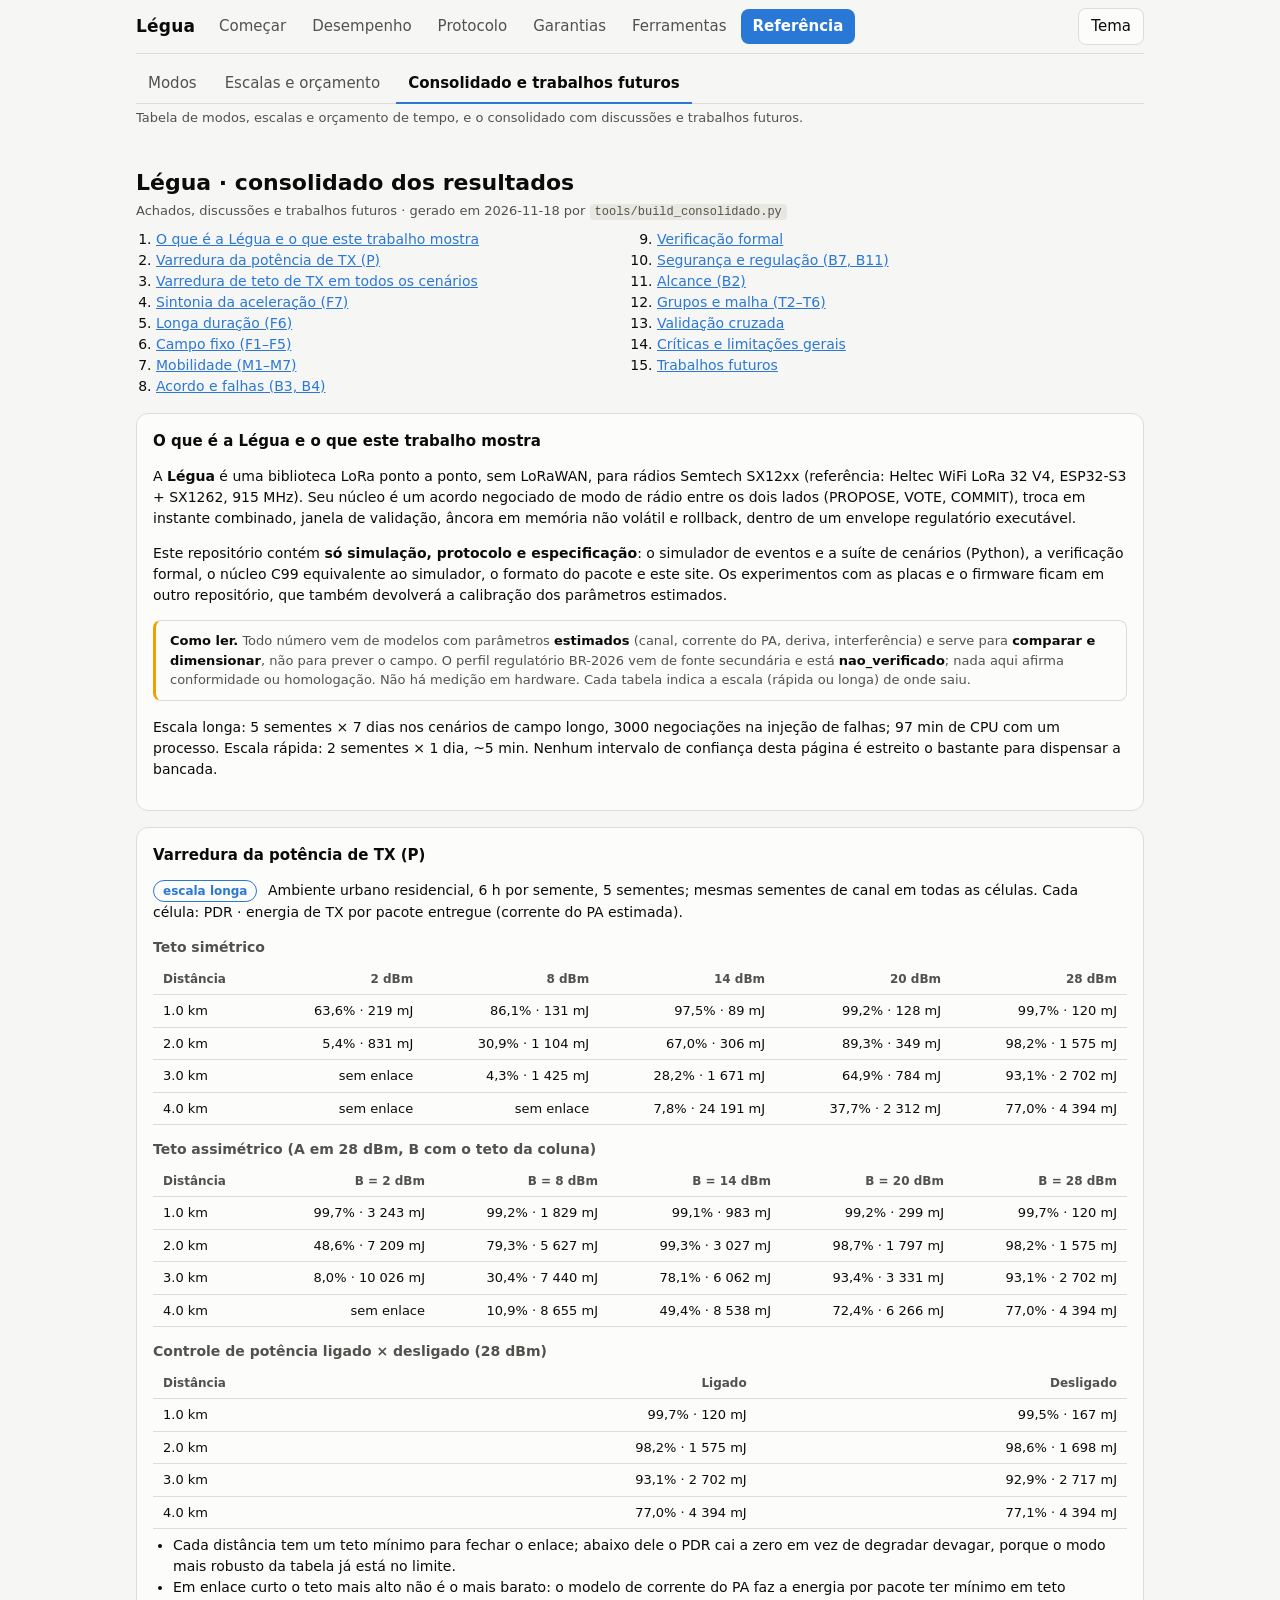
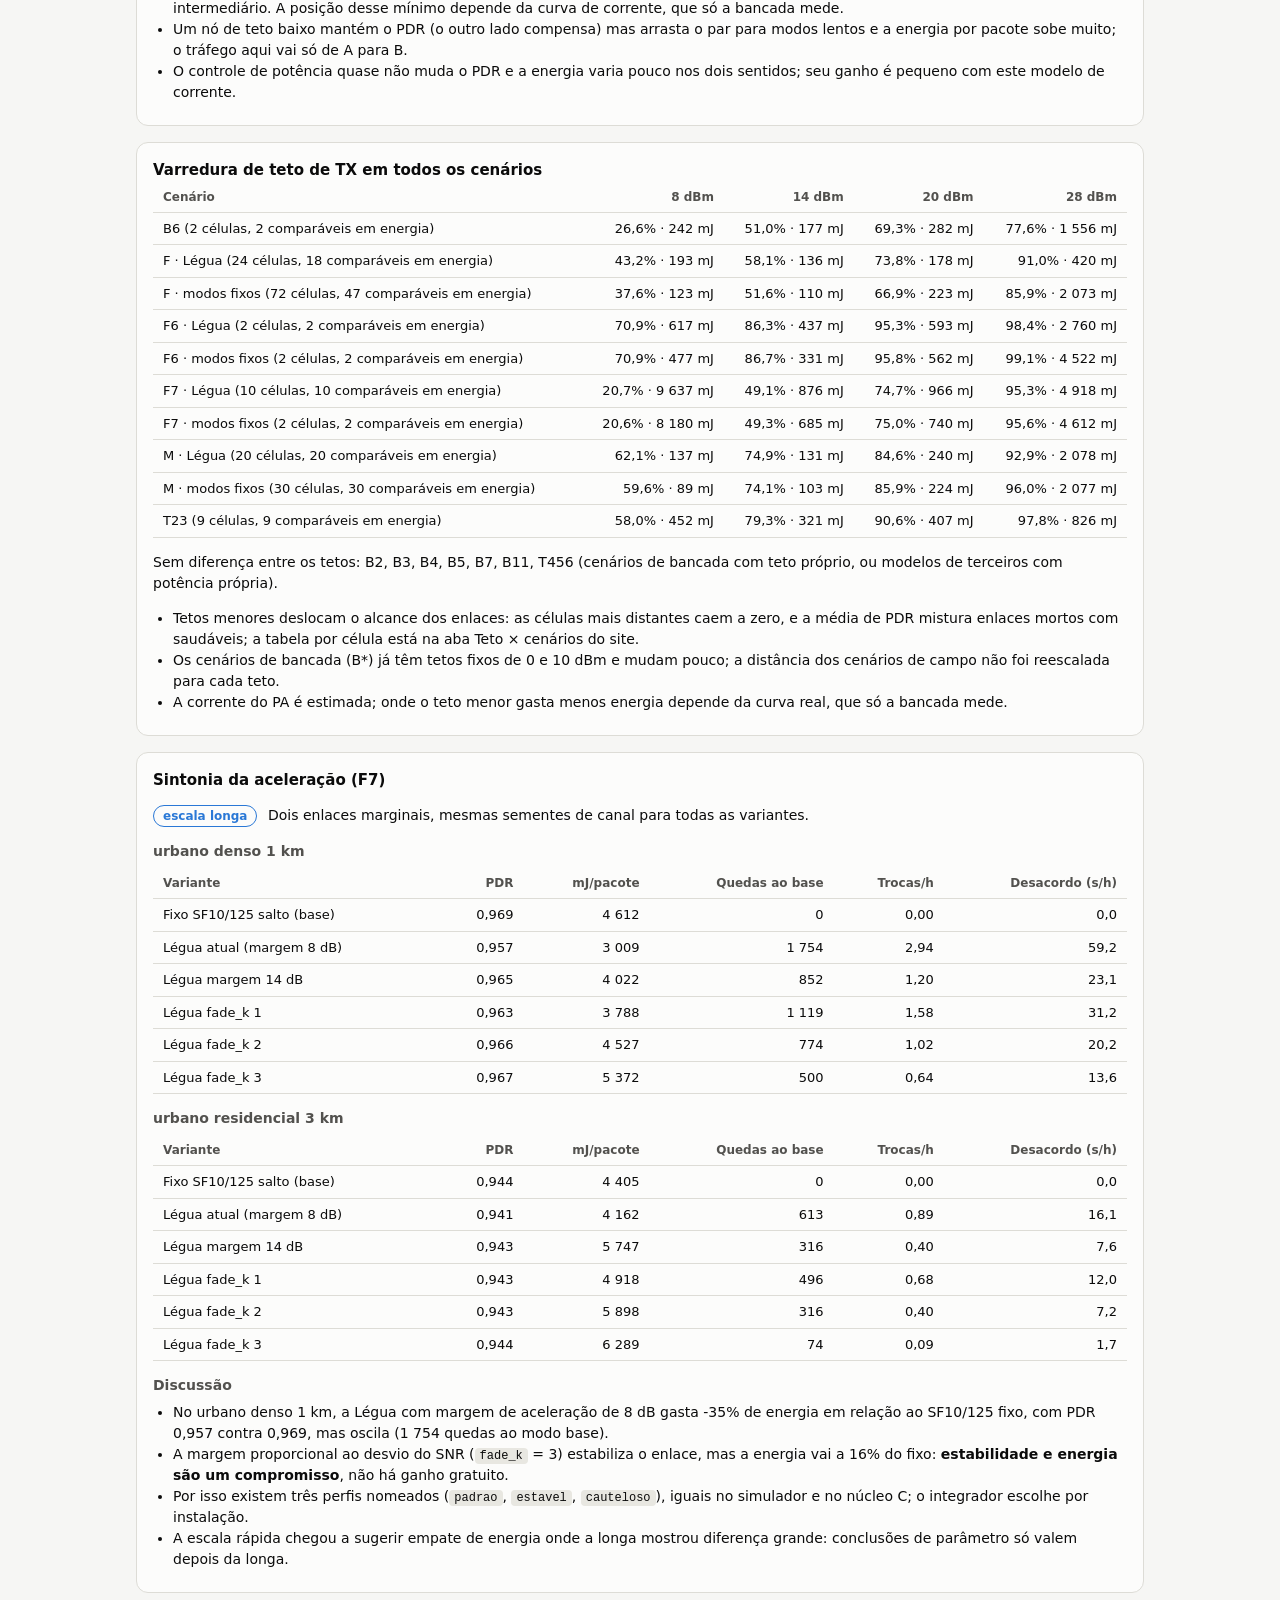
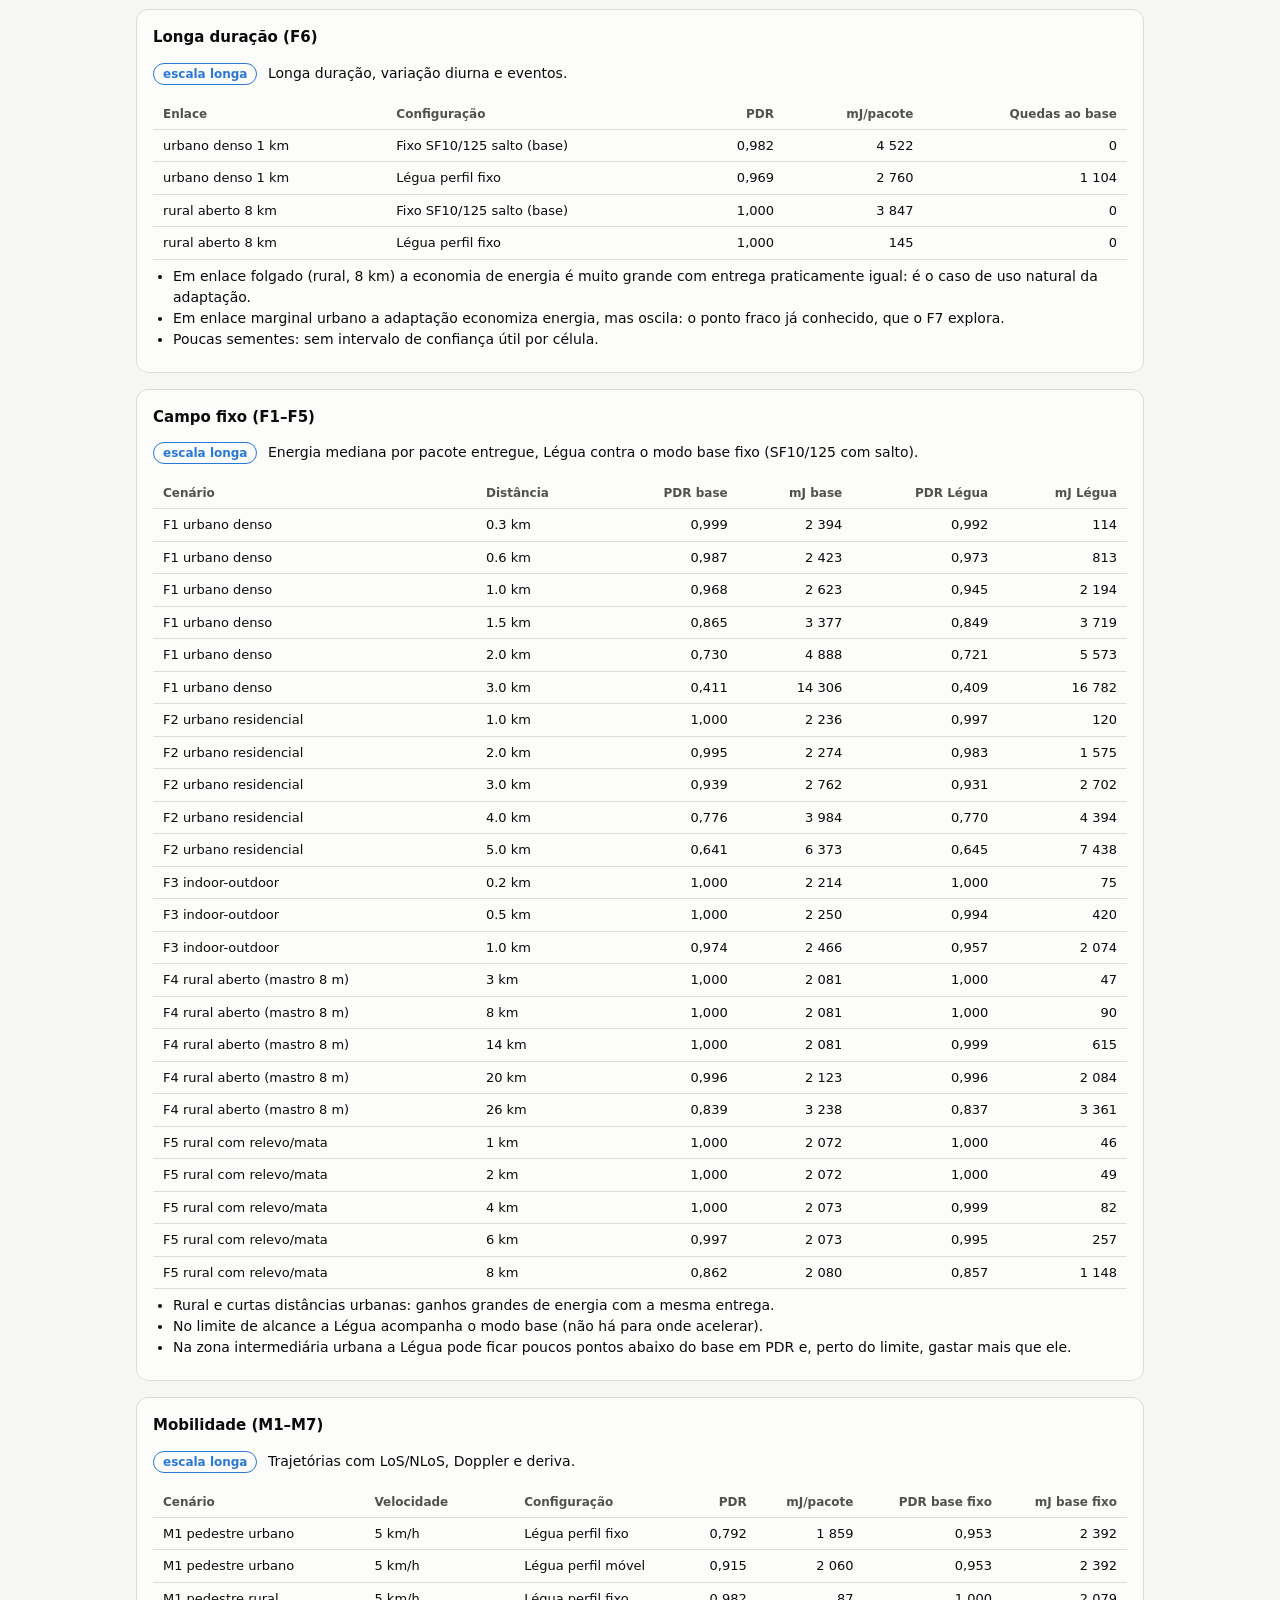
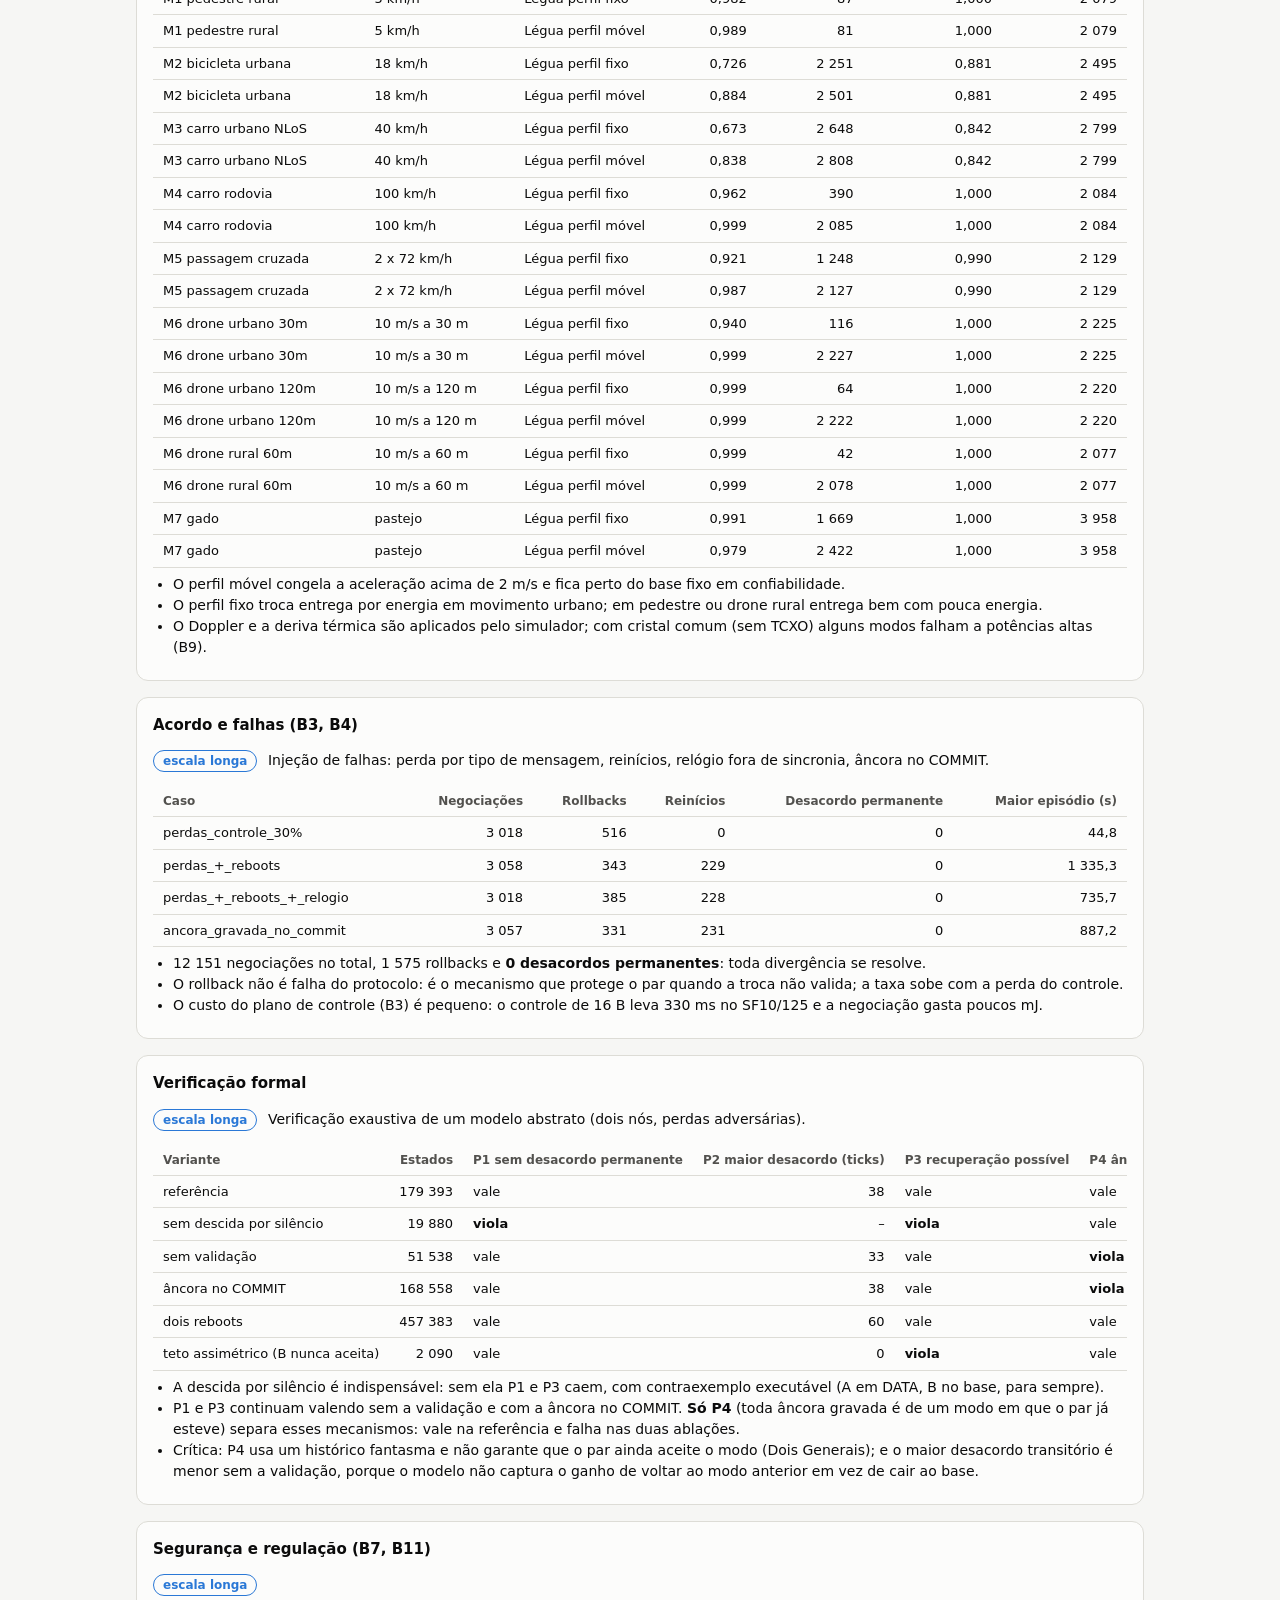
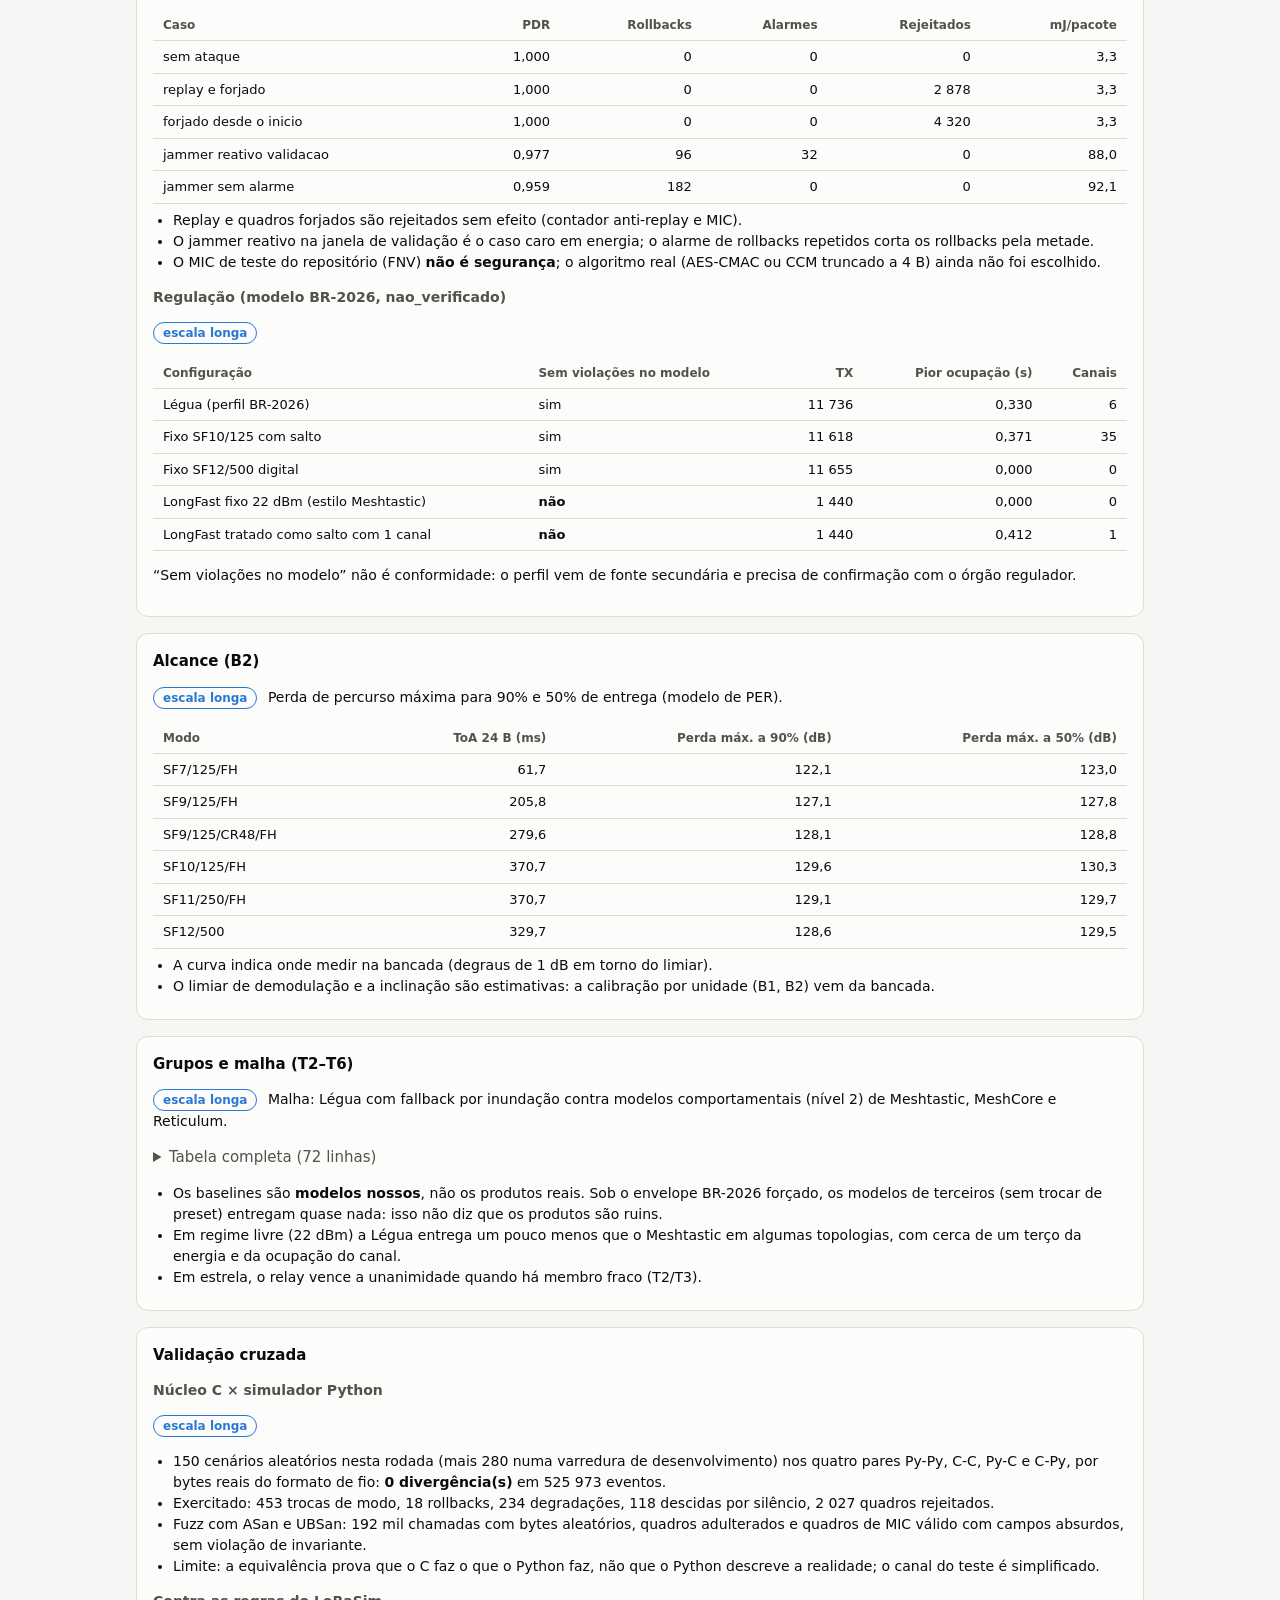
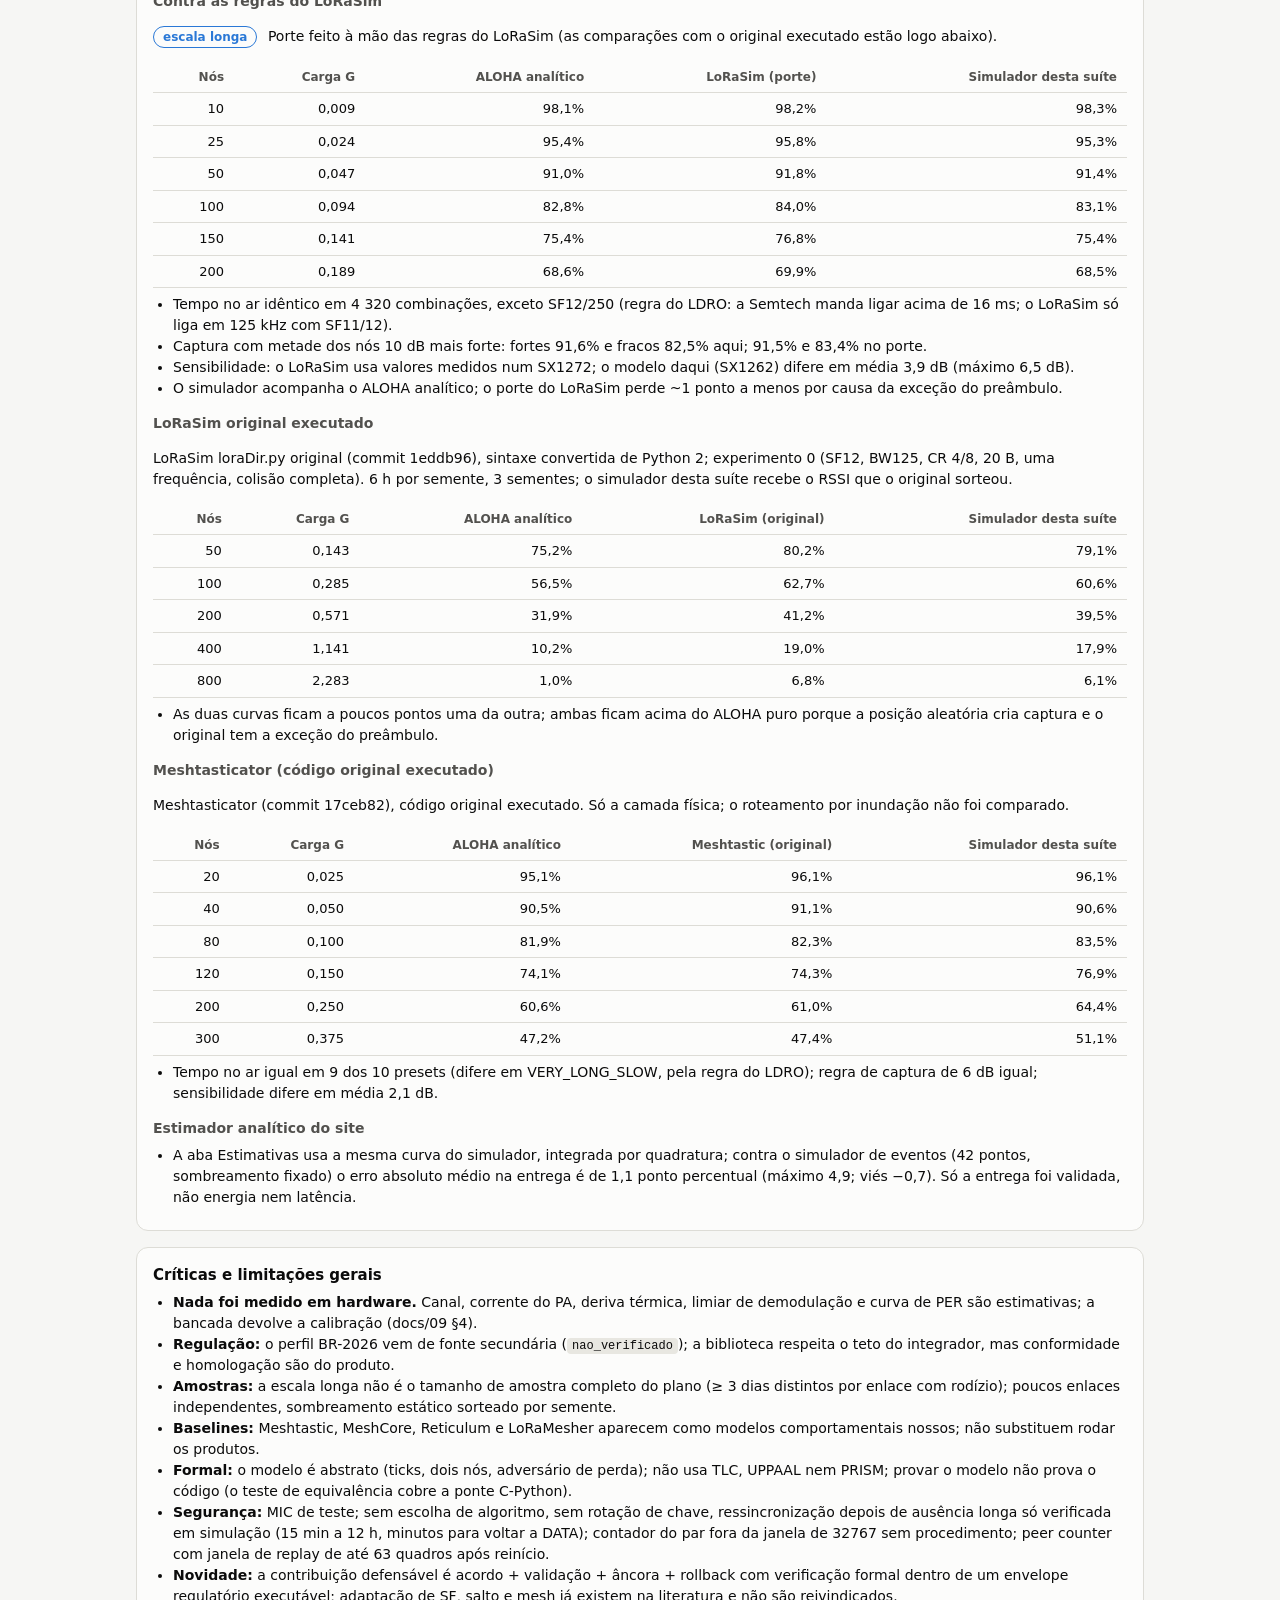
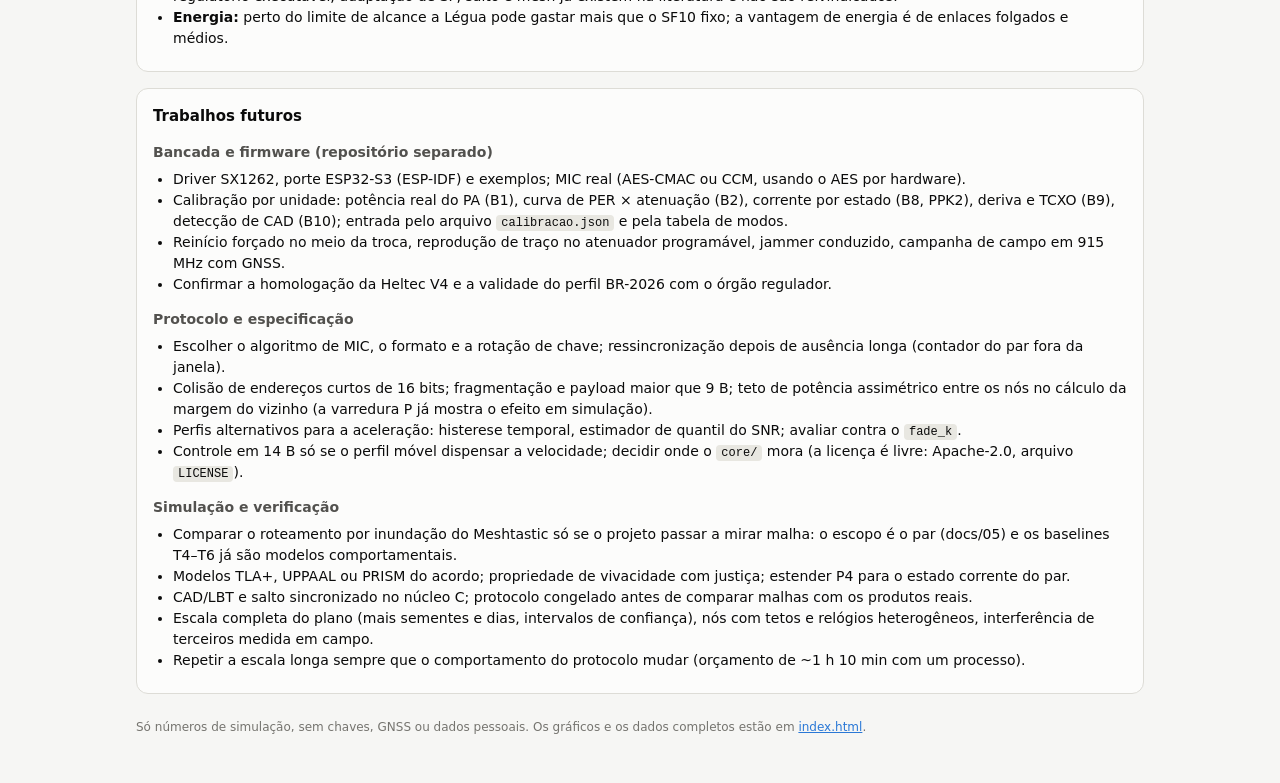
==== commit 38eb3d31: "Site: navegação em duas camadas comum às três páginas, anterior/próxima e tema único Co-Authored-By:" ====
--- a/site/consolidado.html
+++ b/site/consolidado.html
@@ -17,10 +17,11 @@
 </head>
 <body>
 <div class="wrap">
+  <div id="gnav"></div>
   <header class="top">
     <div>
       <h1>Légua · consolidado dos resultados</h1>
-      <p class="sub">Achados, discussões e trabalhos futuros · gerado em 2026-11-17 por <code>tools/build_consolidado.py</code> · <a href="index.html">voltar aos gráficos interativos</a></p>
+      <p class="sub">Achados, discussões e trabalhos futuros · gerado em 2026-11-18 por <code>tools/build_consolidado.py</code></p>
     </div>
   </header>
   <nav aria-label="Seções"><ol class="toc"><li><a href="#resumo">O que é a Légua e o que este trabalho mostra</a></li><li><a href="#potencia">Varredura da potência de TX (P)</a></li><li><a href="#tetos">Varredura de teto de TX em todos os cenários</a></li><li><a href="#sintonia">Sintonia da aceleração (F7)</a></li><li><a href="#longa">Longa duração (F6)</a></li><li><a href="#campo">Campo fixo (F1–F5)</a></li><li><a href="#mobilidade">Mobilidade (M1–M7)</a></li><li><a href="#acordo">Acordo e falhas (B3, B4)</a></li><li><a href="#formal">Verificação formal</a></li><li><a href="#seguranca">Segurança e regulação (B7, B11)</a></li><li><a href="#alcance">Alcance (B2)</a></li><li><a href="#malha">Grupos e malha (T2–T6)</a></li><li><a href="#validacao">Validação cruzada</a></li><li><a href="#criticas">Críticas e limitações gerais</a></li><li><a href="#futuro">Trabalhos futuros</a></li></ol></nav>
@@ -38,14 +39,16 @@
 vem de fonte secundária e está <b>nao_verificado</b>; nada aqui afirma conformidade ou homologação. Não há medição em
 hardware. Cada tabela indica a escala (rápida ou longa) de onde saiu.</div>
 <p>Escala longa: 5 sementes × 7 dias nos cenários de campo longo, 3000 negociações na injeção de falhas;
-102 min de CPU com um processo. Escala rápida: 2 sementes × 1 dia, ~5 min. Nenhum intervalo de
+97 min de CPU com um processo. Escala rápida: 2 sementes × 1 dia, ~5 min. Nenhum intervalo de
 confiança desta página é estreito o bastante para dispensar a bancada.</p>
-</section><section class="card" id="potencia"><h2>Varredura da potência de TX (P)</h2><p><span class="badge full">escala longa</span> Ambiente urbano residencial, 6 h por semente, 5 sementes; mesmas sementes de canal em todas as células. Cada célula: PDR · energia de TX por pacote entregue (corrente do PA estimada).</p><h3>Teto simétrico</h3><div class="tw"><table><thead><tr><th class="">Distância</th><th class="n">2 dBm</th><th class="n">8 dBm</th><th class="n">14 dBm</th><th class="n">20 dBm</th><th class="n">28 dBm</th></tr></thead><tbody><tr><td class="">1.0 km</td><td class="n">63,6% · 219 mJ</td><td class="n">86,1% · 131 mJ</td><td class="n">97,5% · 89 mJ</td><td class="n">99,2% · 128 mJ</td><td class="n">99,7% · 120 mJ</td></tr><tr><td class="">2.0 km</td><td class="n">5,4% · 831 mJ</td><td class="n">30,9% · 1 104 mJ</td><td class="n">67,0% · 306 mJ</td><td class="n">89,3% · 349 mJ</td><td class="n">98,2% · 1 575 mJ</td></tr><tr><td class="">3.0 km</td><td class="n">sem enlace</td><td class="n">4,3% · 1 425 mJ</td><td class="n">28,2% · 1 671 mJ</td><td class="n">64,9% · 784 mJ</td><td class="n">93,1% · 2 702 mJ</td></tr><tr><td class="">4.0 km</td><td class="n">sem enlace</td><td class="n">sem enlace</td><td class="n">7,8% · 24 191 mJ</td><td class="n">37,7% · 2 312 mJ</td><td class="n">77,0% · 4 394 mJ</td></tr></tbody></table></div><h3>Teto assimétrico (A em 28 dBm, B com o teto da coluna)</h3><div class="tw"><table><thead><tr><th class="">Distância</th><th class="n">B = 2 dBm</th><th class="n">B = 8 dBm</th><th class="n">B = 14 dBm</th><th class="n">B = 20 dBm</th><th class="n">B = 28 dBm</th></tr></thead><tbody><tr><td class="">1.0 km</td><td class="n">99,7% · 3 243 mJ</td><td class="n">99,2% · 1 829 mJ</td><td class="n">99,1% · 983 mJ</td><td class="n">99,2% · 299 mJ</td><td class="n">99,7% · 120 mJ</td></tr><tr><td class="">2.0 km</td><td class="n">48,6% · 7 209 mJ</td><td class="n">79,3% · 5 627 mJ</td><td class="n">99,3% · 3 027 mJ</td><td class="n">98,7% · 1 797 mJ</td><td class="n">98,2% · 1 575 mJ</td></tr><tr><td class="">3.0 km</td><td class="n">8,0% · 10 026 mJ</td><td class="n">30,4% · 7 440 mJ</td><td class="n">78,1% · 6 062 mJ</td><td class="n">93,4% · 3 331 mJ</td><td class="n">93,1% · 2 702 mJ</td></tr><tr><td class="">4.0 km</td><td class="n">sem enlace</td><td class="n">10,9% · 8 655 mJ</td><td class="n">49,4% · 8 538 mJ</td><td class="n">72,4% · 6 266 mJ</td><td class="n">77,0% · 4 394 mJ</td></tr></tbody></table></div><h3>Controle de potência ligado × desligado (28 dBm)</h3><div class="tw"><table><thead><tr><th class="">Distância</th><th class="n">Ligado</th><th class="n">Desligado</th></tr></thead><tbody><tr><td class="">1.0 km</td><td class="n">99,7% · 120 mJ</td><td class="n">99,5% · 167 mJ</td></tr><tr><td class="">2.0 km</td><td class="n">98,2% · 1 575 mJ</td><td class="n">98,6% · 1 698 mJ</td></tr><tr><td class="">3.0 km</td><td class="n">93,1% · 2 702 mJ</td><td class="n">92,9% · 2 717 mJ</td></tr><tr><td class="">4.0 km</td><td class="n">77,0% · 4 394 mJ</td><td class="n">77,1% · 4 394 mJ</td></tr></tbody></table></div><ul><li>Cada distância tem um teto mínimo para fechar o enlace; abaixo dele o PDR cai a zero em vez de degradar devagar, porque o modo mais robusto da tabela já está no limite.</li><li>Em enlace curto o teto mais alto não é o mais barato: o modelo de corrente do PA faz a energia por pacote ter mínimo em teto intermediário. A posição desse mínimo depende da curva de corrente, que só a bancada mede.</li><li>Um nó de teto baixo mantém o PDR (o outro lado compensa) mas arrasta o par para modos lentos e a energia por pacote sobe muito; o tráfego aqui vai só de A para B.</li><li>O controle de potência quase não muda o PDR e a energia varia pouco nos dois sentidos; seu ganho é pequeno com este modelo de corrente.</li></ul></section><section class="card" id="tetos"><h2>Varredura de teto de TX em todos os cenários</h2><div class="tw"><table><thead><tr><th class="">Cenário</th><th class="n">8 dBm</th><th class="n">14 dBm</th><th class="n">20 dBm</th><th class="n">28 dBm</th></tr></thead><tbody><tr><td class="">B6 (2 células, 2 comparáveis em energia)</td><td class="n">26,6% · 242 mJ</td><td class="n">51,0% · 177 mJ</td><td class="n">69,3% · 282 mJ</td><td class="n">77,6% · 1 556 mJ</td></tr><tr><td class="">F · Légua (24 células, 18 comparáveis em energia)</td><td class="n">43,2% · 193 mJ</td><td class="n">58,1% · 136 mJ</td><td class="n">73,8% · 178 mJ</td><td class="n">91,0% · 420 mJ</td></tr><tr><td class="">F · modos fixos (72 células, 47 comparáveis em energia)</td><td class="n">37,6% · 123 mJ</td><td class="n">51,6% · 110 mJ</td><td class="n">66,9% · 223 mJ</td><td class="n">85,9% · 2 073 mJ</td></tr><tr><td class="">F6 · Légua (2 células, 2 comparáveis em energia)</td><td class="n">70,9% · 617 mJ</td><td class="n">86,3% · 437 mJ</td><td class="n">95,3% · 593 mJ</td><td class="n">98,4% · 2 760 mJ</td></tr><tr><td class="">F6 · modos fixos (2 células, 2 comparáveis em energia)</td><td class="n">70,9% · 477 mJ</td><td class="n">86,7% · 331 mJ</td><td class="n">95,8% · 562 mJ</td><td class="n">99,1% · 4 522 mJ</td></tr><tr><td class="">F7 · Légua (10 células, 10 comparáveis em energia)</td><td class="n">20,7% · 9 637 mJ</td><td class="n">49,1% · 876 mJ</td><td class="n">74,7% · 966 mJ</td><td class="n">95,3% · 4 918 mJ</td></tr><tr><td class="">F7 · modos fixos (2 células, 2 comparáveis em energia)</td><td class="n">20,6% · 8 180 mJ</td><td class="n">49,3% · 685 mJ</td><td class="n">75,0% · 740 mJ</td><td class="n">95,6% · 4 612 mJ</td></tr><tr><td class="">M · Légua (20 células, 20 comparáveis em energia)</td><td class="n">62,1% · 137 mJ</td><td class="n">74,9% · 131 mJ</td><td class="n">84,6% · 240 mJ</td><td class="n">92,9% · 2 078 mJ</td></tr><tr><td class="">M · modos fixos (30 células, 30 comparáveis em energia)</td><td class="n">59,6% · 89 mJ</td><td class="n">74,1% · 103 mJ</td><td class="n">85,9% · 224 mJ</td><td class="n">96,0% · 2 077 mJ</td></tr><tr><td class="">T23 (9 células, 9 comparáveis em energia)</td><td class="n">58,0% · 452 mJ</td><td class="n">79,3% · 321 mJ</td><td class="n">90,6% · 407 mJ</td><td class="n">97,8% · 826 mJ</td></tr></tbody></table></div><p>Sem diferença entre os tetos: B2, B3, B4, B5, B7, B11, T456 (cenários de bancada com teto próprio, ou modelos de terceiros com potência própria).</p><ul><li>Tetos menores deslocam o alcance dos enlaces: as células mais distantes caem a zero, e a média de PDR mistura enlaces mortos com saudáveis; a tabela por célula está na aba Teto × cenários do site.</li><li>Os cenários de bancada (B*) já têm tetos fixos de 0 e 10 dBm e mudam pouco; a distância dos cenários de campo não foi reescalada para cada teto.</li><li>A corrente do PA é estimada; onde o teto menor gasta menos energia depende da curva real, que só a bancada mede.</li></ul></section><section class="card" id="sintonia"><h2>Sintonia da aceleração (F7)</h2><p><span class="badge full">escala longa</span> Dois enlaces marginais, mesmas sementes de canal para todas as variantes.</p><h3>urbano denso 1 km</h3><div class="tw"><table><thead><tr><th class="">Variante</th><th class="n">PDR</th><th class="n">mJ/pacote</th><th class="n">Quedas ao base</th><th class="n">Trocas/h</th><th class="n">Desacordo (s/h)</th></tr></thead><tbody><tr><td class="">Fixo SF10/125 salto (base)</td><td class="n">0,969</td><td class="n">4 612</td><td class="n">0</td><td class="n">0,00</td><td class="n">0,0</td></tr><tr><td class="">Légua atual (margem 8 dB)</td><td class="n">0,957</td><td class="n">3 009</td><td class="n">1 754</td><td class="n">2,94</td><td class="n">59,2</td></tr><tr><td class="">Légua margem 14 dB</td><td class="n">0,965</td><td class="n">4 022</td><td class="n">852</td><td class="n">1,20</td><td class="n">23,1</td></tr><tr><td class="">Légua fade_k 1</td><td class="n">0,963</td><td class="n">3 788</td><td class="n">1 119</td><td class="n">1,58</td><td class="n">31,2</td></tr><tr><td class="">Légua fade_k 2</td><td class="n">0,966</td><td class="n">4 527</td><td class="n">774</td><td class="n">1,02</td><td class="n">20,2</td></tr><tr><td class="">Légua fade_k 3</td><td class="n">0,967</td><td class="n">5 372</td><td class="n">500</td><td class="n">0,64</td><td class="n">13,6</td></tr></tbody></table></div><h3>urbano residencial 3 km</h3><div class="tw"><table><thead><tr><th class="">Variante</th><th class="n">PDR</th><th class="n">mJ/pacote</th><th class="n">Quedas ao base</th><th class="n">Trocas/h</th><th class="n">Desacordo (s/h)</th></tr></thead><tbody><tr><td class="">Fixo SF10/125 salto (base)</td><td class="n">0,944</td><td class="n">4 405</td><td class="n">0</td><td class="n">0,00</td><td class="n">0,0</td></tr><tr><td class="">Légua atual (margem 8 dB)</td><td class="n">0,941</td><td class="n">4 162</td><td class="n">613</td><td class="n">0,89</td><td class="n">16,1</td></tr><tr><td class="">Légua margem 14 dB</td><td class="n">0,943</td><td class="n">5 747</td><td class="n">316</td><td class="n">0,40</td><td class="n">7,6</td></tr><tr><td class="">Légua fade_k 1</td><td class="n">0,943</td><td class="n">4 918</td><td class="n">496</td><td class="n">0,68</td><td class="n">12,0</td></tr><tr><td class="">Légua fade_k 2</td><td class="n">0,943</td><td class="n">5 898</td><td class="n">316</td><td class="n">0,40</td><td class="n">7,2</td></tr><tr><td class="">Légua fade_k 3</td><td class="n">0,944</td><td class="n">6 289</td><td class="n">74</td><td class="n">0,09</td><td class="n">1,7</td></tr></tbody></table></div><h3>Discussão</h3><ul><li>No urbano denso 1 km, a Légua com margem de aceleração de 8 dB gasta -35% de energia em relação ao SF10/125 fixo, com PDR 0,957 contra 0,969, mas oscila (1 754 quedas ao modo base).</li><li>A margem proporcional ao desvio do SNR (<code>fade_k</code> = 3) estabiliza o enlace, mas a energia vai a 16% do fixo: <b>estabilidade e energia são um compromisso</b>, não há ganho gratuito.</li><li>Por isso existem três perfis nomeados (<code>padrao</code>, <code>estavel</code>, <code>cauteloso</code>), iguais no simulador e no núcleo C; o integrador escolhe por instalação.</li><li>A escala rápida chegou a sugerir empate de energia onde a longa mostrou diferença grande: conclusões de parâmetro só valem depois da longa.</li></ul></section><section class="card" id="longa"><h2>Longa duração (F6)</h2><p><span class="badge full">escala longa</span> Longa duração, variação diurna e eventos.</p><div class="tw"><table><thead><tr><th class="">Enlace</th><th class="">Configuração</th><th class="n">PDR</th><th class="n">mJ/pacote</th><th class="n">Quedas ao base</th></tr></thead><tbody><tr><td class="">urbano denso 1 km</td><td class="">Fixo SF10/125 salto (base)</td><td class="n">0,982</td><td class="n">4 522</td><td class="n">0</td></tr><tr><td class="">urbano denso 1 km</td><td class="">Légua perfil fixo</td><td class="n">0,969</td><td class="n">2 760</td><td class="n">1 104</td></tr><tr><td class="">rural aberto 8 km</td><td class="">Fixo SF10/125 salto (base)</td><td class="n">1,000</td><td class="n">3 847</td><td class="n">0</td></tr><tr><td class="">rural aberto 8 km</td><td class="">Légua perfil fixo</td><td class="n">1,000</td><td class="n">145</td><td class="n">0</td></tr></tbody></table></div><ul><li>Em enlace folgado (rural, 8 km) a economia de energia é muito grande com entrega praticamente igual: é o caso de uso natural da adaptação.</li><li>Em enlace marginal urbano a adaptação economiza energia, mas oscila: o ponto fraco já conhecido, que o F7 explora.</li><li>Poucas sementes: sem intervalo de confiança útil por célula.</li></ul></section><section class="card" id="campo"><h2>Campo fixo (F1–F5)</h2><p><span class="badge full">escala longa</span> Energia mediana por pacote entregue, Légua contra o modo base fixo (SF10/125 com salto).</p><div class="tw"><table><thead><tr><th class="">Cenário</th><th class="">Distância</th><th class="n">PDR base</th><th class="n">mJ base</th><th class="n">PDR Légua</th><th class="n">mJ Légua</th></tr></thead><tbody><tr><td class="">F1 urbano denso</td><td class="">0.3 km</td><td class="n">0,999</td><td class="n">2 394</td><td class="n">0,992</td><td class="n">114</td></tr><tr><td class="">F1 urbano denso</td><td class="">0.6 km</td><td class="n">0,987</td><td class="n">2 423</td><td class="n">0,973</td><td class="n">813</td></tr><tr><td class="">F1 urbano denso</td><td class="">1.0 km</td><td class="n">0,968</td><td class="n">2 623</td><td class="n">0,945</td><td class="n">2 194</td></tr><tr><td class="">F1 urbano denso</td><td class="">1.5 km</td><td class="n">0,865</td><td class="n">3 377</td><td class="n">0,849</td><td class="n">3 719</td></tr><tr><td class="">F1 urbano denso</td><td class="">2.0 km</td><td class="n">0,730</td><td class="n">4 888</td><td class="n">0,721</td><td class="n">5 573</td></tr><tr><td class="">F1 urbano denso</td><td class="">3.0 km</td><td class="n">0,411</td><td class="n">14 306</td><td class="n">0,409</td><td class="n">16 782</td></tr><tr><td class="">F2 urbano residencial</td><td class="">1.0 km</td><td class="n">1,000</td><td class="n">2 236</td><td class="n">0,997</td><td class="n">120</td></tr><tr><td class="">F2 urbano residencial</td><td class="">2.0 km</td><td class="n">0,995</td><td class="n">2 274</td><td class="n">0,983</td><td class="n">1 575</td></tr><tr><td class="">F2 urbano residencial</td><td class="">3.0 km</td><td class="n">0,939</td><td class="n">2 762</td><td class="n">0,931</td><td class="n">2 702</td></tr><tr><td class="">F2 urbano residencial</td><td class="">4.0 km</td><td class="n">0,776</td><td class="n">3 984</td><td class="n">0,770</td><td class="n">4 394</td></tr><tr><td class="">F2 urbano residencial</td><td class="">5.0 km</td><td class="n">0,641</td><td class="n">6 373</td><td class="n">0,645</td><td class="n">7 438</td></tr><tr><td class="">F3 indoor-outdoor</td><td class="">0.2 km</td><td class="n">1,000</td><td class="n">2 214</td><td class="n">1,000</td><td class="n">75</td></tr><tr><td class="">F3 indoor-outdoor</td><td class="">0.5 km</td><td class="n">1,000</td><td class="n">2 250</td><td class="n">0,994</td><td class="n">420</td></tr><tr><td class="">F3 indoor-outdoor</td><td class="">1.0 km</td><td class="n">0,974</td><td class="n">2 466</td><td class="n">0,957</td><td class="n">2 074</td></tr><tr><td class="">F4 rural aberto (mastro 8 m)</td><td class="">3 km</td><td class="n">1,000</td><td class="n">2 081</td><td class="n">1,000</td><td class="n">47</td></tr><tr><td class="">F4 rural aberto (mastro 8 m)</td><td class="">8 km</td><td class="n">1,000</td><td class="n">2 081</td><td class="n">1,000</td><td class="n">90</td></tr><tr><td class="">F4 rural aberto (mastro 8 m)</td><td class="">14 km</td><td class="n">1,000</td><td class="n">2 081</td><td class="n">0,999</td><td class="n">615</td></tr><tr><td class="">F4 rural aberto (mastro 8 m)</td><td class="">20 km</td><td class="n">0,996</td><td class="n">2 123</td><td class="n">0,996</td><td class="n">2 084</td></tr><tr><td class="">F4 rural aberto (mastro 8 m)</td><td class="">26 km</td><td class="n">0,839</td><td class="n">3 238</td><td class="n">0,837</td><td class="n">3 361</td></tr><tr><td class="">F5 rural com relevo/mata</td><td class="">1 km</td><td class="n">1,000</td><td class="n">2 072</td><td class="n">1,000</td><td class="n">46</td></tr><tr><td class="">F5 rural com relevo/mata</td><td class="">2 km</td><td class="n">1,000</td><td class="n">2 072</td><td class="n">1,000</td><td class="n">49</td></tr><tr><td class="">F5 rural com relevo/mata</td><td class="">4 km</td><td class="n">1,000</td><td class="n">2 073</td><td class="n">0,999</td><td class="n">82</td></tr><tr><td class="">F5 rural com relevo/mata</td><td class="">6 km</td><td class="n">0,997</td><td class="n">2 073</td><td class="n">0,995</td><td class="n">257</td></tr><tr><td class="">F5 rural com relevo/mata</td><td class="">8 km</td><td class="n">0,862</td><td class="n">2 080</td><td class="n">0,857</td><td class="n">1 148</td></tr></tbody></table></div><ul><li>Rural e curtas distâncias urbanas: ganhos grandes de energia com a mesma entrega.</li><li>No limite de alcance a Légua acompanha o modo base (não há para onde acelerar).</li><li>Na zona intermediária urbana a Légua pode ficar poucos pontos abaixo do base em PDR e, perto do limite, gastar mais que ele.</li></ul></section><section class="card" id="mobilidade"><h2>Mobilidade (M1–M7)</h2><p><span class="badge full">escala longa</span> Trajetórias com LoS/NLoS, Doppler e deriva.</p><div class="tw"><table><thead><tr><th class="">Cenário</th><th class="">Velocidade</th><th class="">Configuração</th><th class="n">PDR</th><th class="n">mJ/pacote</th><th class="n">PDR base fixo</th><th class="n">mJ base fixo</th></tr></thead><tbody><tr><td class="">M1 pedestre urbano</td><td class="">5 km/h</td><td class="">Légua perfil fixo</td><td class="n">0,792</td><td class="n">1 859</td><td class="n">0,953</td><td class="n">2 392</td></tr><tr><td class="">M1 pedestre urbano</td><td class="">5 km/h</td><td class="">Légua perfil móvel</td><td class="n">0,915</td><td class="n">2 060</td><td class="n">0,953</td><td class="n">2 392</td></tr><tr><td class="">M1 pedestre rural</td><td class="">5 km/h</td><td class="">Légua perfil fixo</td><td class="n">0,982</td><td class="n">87</td><td class="n">1,000</td><td class="n">2 079</td></tr><tr><td class="">M1 pedestre rural</td><td class="">5 km/h</td><td class="">Légua perfil móvel</td><td class="n">0,989</td><td class="n">81</td><td class="n">1,000</td><td class="n">2 079</td></tr><tr><td class="">M2 bicicleta urbana</td><td class="">18 km/h</td><td class="">Légua perfil fixo</td><td class="n">0,726</td><td class="n">2 251</td><td class="n">0,881</td><td class="n">2 495</td></tr><tr><td class="">M2 bicicleta urbana</td><td class="">18 km/h</td><td class="">Légua perfil móvel</td><td class="n">0,884</td><td class="n">2 501</td><td class="n">0,881</td><td class="n">2 495</td></tr><tr><td class="">M3 carro urbano NLoS</td><td class="">40 km/h</td><td class="">Légua perfil fixo</td><td class="n">0,673</td><td class="n">2 648</td><td class="n">0,842</td><td class="n">2 799</td></tr><tr><td class="">M3 carro urbano NLoS</td><td class="">40 km/h</td><td class="">Légua perfil móvel</td><td class="n">0,838</td><td class="n">2 808</td><td class="n">0,842</td><td class="n">2 799</td></tr><tr><td class="">M4 carro rodovia</td><td class="">100 km/h</td><td class="">Légua perfil fixo</td><td class="n">0,962</td><td class="n">390</td><td class="n">1,000</td><td class="n">2 084</td></tr><tr><td class="">M4 carro rodovia</td><td class="">100 km/h</td><td class="">Légua perfil móvel</td><td class="n">0,999</td><td class="n">2 085</td><td class="n">1,000</td><td class="n">2 084</td></tr><tr><td class="">M5 passagem cruzada</td><td class="">2 x 72 km/h</td><td class="">Légua perfil fixo</td><td class="n">0,921</td><td class="n">1 248</td><td class="n">0,990</td><td class="n">2 129</td></tr><tr><td class="">M5 passagem cruzada</td><td class="">2 x 72 km/h</td><td class="">Légua perfil móvel</td><td class="n">0,987</td><td class="n">2 127</td><td class="n">0,990</td><td class="n">2 129</td></tr><tr><td class="">M6 drone urbano 30m</td><td class="">10 m/s a 30 m</td><td class="">Légua perfil fixo</td><td class="n">0,940</td><td class="n">116</td><td class="n">1,000</td><td class="n">2 225</td></tr><tr><td class="">M6 drone urbano 30m</td><td class="">10 m/s a 30 m</td><td class="">Légua perfil móvel</td><td class="n">0,999</td><td class="n">2 227</td><td class="n">1,000</td><td class="n">2 225</td></tr><tr><td class="">M6 drone urbano 120m</td><td class="">10 m/s a 120 m</td><td class="">Légua perfil fixo</td><td class="n">0,999</td><td class="n">64</td><td class="n">1,000</td><td class="n">2 220</td></tr><tr><td class="">M6 drone urbano 120m</td><td class="">10 m/s a 120 m</td><td class="">Légua perfil móvel</td><td class="n">0,999</td><td class="n">2 222</td><td class="n">1,000</td><td class="n">2 220</td></tr><tr><td class="">M6 drone rural 60m</td><td class="">10 m/s a 60 m</td><td class="">Légua perfil fixo</td><td class="n">0,999</td><td class="n">42</td><td class="n">1,000</td><td class="n">2 077</td></tr><tr><td class="">M6 drone rural 60m</td><td class="">10 m/s a 60 m</td><td class="">Légua perfil móvel</td><td class="n">0,999</td><td class="n">2 078</td><td class="n">1,000</td><td class="n">2 077</td></tr><tr><td class="">M7 gado</td><td class="">pastejo</td><td class="">Légua perfil fixo</td><td class="n">0,991</td><td class="n">1 669</td><td class="n">1,000</td><td class="n">3 958</td></tr><tr><td class="">M7 gado</td><td class="">pastejo</td><td class="">Légua perfil móvel</td><td class="n">0,979</td><td class="n">2 422</td><td class="n">1,000</td><td class="n">3 958</td></tr></tbody></table></div><ul><li>O perfil móvel congela a aceleração acima de 2 m/s e fica perto do base fixo em confiabilidade.</li><li>O perfil fixo troca entrega por energia em movimento urbano; em pedestre ou drone rural entrega bem com pouca energia.</li><li>O Doppler e a deriva térmica são aplicados pelo simulador; com cristal comum (sem TCXO) alguns modos falham a potências altas (B9).</li></ul></section><section class="card" id="acordo"><h2>Acordo e falhas (B3, B4)</h2><p><span class="badge full">escala longa</span> Injeção de falhas: perda por tipo de mensagem, reinícios, relógio fora de sincronia, âncora no COMMIT.</p><div class="tw"><table><thead><tr><th class="">Caso</th><th class="n">Negociações</th><th class="n">Rollbacks</th><th class="n">Reinícios</th><th class="n">Desacordo permanente</th><th class="n">Maior episódio (s)</th></tr></thead><tbody><tr><td class="">perdas_controle_30%</td><td class="n">3 018</td><td class="n">516</td><td class="n">0</td><td class="n">0</td><td class="n">44,8</td></tr><tr><td class="">perdas_+_reboots</td><td class="n">3 061</td><td class="n">340</td><td class="n">229</td><td class="n">0</td><td class="n">1 335,3</td></tr><tr><td class="">perdas_+_reboots_+_relogio</td><td class="n">3 021</td><td class="n">389</td><td class="n">228</td><td class="n">0</td><td class="n">735,7</td></tr><tr><td class="">ancora_gravada_no_commit</td><td class="n">3 067</td><td class="n">333</td><td class="n">231</td><td class="n">0</td><td class="n">887,2</td></tr></tbody></table></div><ul><li>12 167 negociações no total, 1 578 rollbacks e <b>0 desacordos permanentes</b>: toda divergência se resolve.</li><li>O rollback não é falha do protocolo: é o mecanismo que protege o par quando a troca não valida; a taxa sobe com a perda do controle.</li><li>O custo do plano de controle (B3) é pequeno: o controle de 16 B leva 330 ms no SF10/125 e a negociação gasta poucos mJ.</li></ul></section><section class="card" id="formal"><h2>Verificação formal</h2><p><span class="badge full">escala longa</span> Verificação exaustiva de um modelo abstrato (dois nós, perdas adversárias).</p><div class="tw"><table><thead><tr><th class="">Variante</th><th class="n">Estados</th><th class="">P1 sem desacordo permanente</th><th class="n">P2 maior desacordo (ticks)</th><th class="">P3 recuperação possível</th><th class="">P4 âncora confirmada pelo par</th></tr></thead><tbody><tr><td class="">referência</td><td class="n">179 393</td><td class="">vale</td><td class="n">38</td><td class="">vale</td><td class="">vale</td></tr><tr><td class="">sem descida por silêncio</td><td class="n">19 880</td><td class=""><b>viola</b></td><td class="n">–</td><td class=""><b>viola</b></td><td class="">vale</td></tr><tr><td class="">sem validação</td><td class="n">51 538</td><td class="">vale</td><td class="n">33</td><td class="">vale</td><td class=""><b>viola</b></td></tr><tr><td class="">âncora no COMMIT</td><td class="n">168 558</td><td class="">vale</td><td class="n">38</td><td class="">vale</td><td class=""><b>viola</b></td></tr><tr><td class="">dois reboots</td><td class="n">457 383</td><td class="">vale</td><td class="n">60</td><td class="">vale</td><td class="">vale</td></tr><tr><td class="">teto assimétrico (B nunca aceita)</td><td class="n">2 090</td><td class="">vale</td><td class="n">0</td><td class=""><b>viola</b></td><td class="">vale</td></tr></tbody></table></div><ul><li>A descida por silêncio é indispensável: sem ela P1 e P3 caem, com contraexemplo executável (A em DATA, B no base, para sempre).</li><li>P1 e P3 continuam valendo sem a validação e com a âncora no COMMIT. <b>Só P4</b> (toda âncora gravada é de um modo em que o par já esteve) separa esses mecanismos: vale na referência e falha nas duas ablações.</li><li>Crítica: P4 usa um histórico fantasma e não garante que o par ainda aceite o modo (Dois Generais); e o maior desacordo transitório é menor sem a validação, porque o modelo não captura o ganho de voltar ao modo anterior em vez de cair ao base.</li></ul></section><section class="card" id="seguranca"><h2>Segurança e regulação (B7, B11)</h2><p><span class="badge full">escala longa</span></p><div class="tw"><table><thead><tr><th class="">Caso</th><th class="n">PDR</th><th class="n">Rollbacks</th><th class="n">Alarmes</th><th class="n">Rejeitados</th><th class="n">mJ/pacote</th></tr></thead><tbody><tr><td class="">sem ataque</td><td class="n">1,000</td><td class="n">0</td><td class="n">0</td><td class="n">0</td><td class="n">3,3</td></tr><tr><td class="">replay e forjado</td><td class="n">1,000</td><td class="n">0</td><td class="n">0</td><td class="n">2 878</td><td class="n">3,3</td></tr><tr><td class="">forjado desde o inicio</td><td class="n">1,000</td><td class="n">0</td><td class="n">0</td><td class="n">4 320</td><td class="n">3,3</td></tr><tr><td class="">jammer reativo validacao</td><td class="n">0,977</td><td class="n">96</td><td class="n">32</td><td class="n">0</td><td class="n">88,0</td></tr><tr><td class="">jammer sem alarme</td><td class="n">0,959</td><td class="n">182</td><td class="n">0</td><td class="n">0</td><td class="n">92,1</td></tr></tbody></table></div><ul><li>Replay e quadros forjados são rejeitados sem efeito (contador anti-replay e MIC).</li><li>O jammer reativo na janela de validação é o caso caro em energia; o alarme de rollbacks repetidos corta os rollbacks pela metade.</li><li>O MIC de teste do repositório (FNV) <b>não é segurança</b>; o algoritmo real (AES-CMAC ou CCM truncado a 4 B) ainda não foi escolhido.</li></ul><h3>Regulação (modelo BR-2026, nao_verificado)</h3><p><span class="badge full">escala longa</span></p><div class="tw"><table><thead><tr><th class="">Configuração</th><th class="">Sem violações no modelo</th><th class="n">TX</th><th class="n">Pior ocupação (s)</th><th class="n">Canais</th></tr></thead><tbody><tr><td class="">Légua (perfil BR-2026)</td><td class="">sim</td><td class="n">11 736</td><td class="n">0,330</td><td class="n">6</td></tr><tr><td class="">Fixo SF10/125 com salto</td><td class="">sim</td><td class="n">11 618</td><td class="n">0,371</td><td class="n">35</td></tr><tr><td class="">Fixo SF12/500 digital</td><td class="">sim</td><td class="n">11 655</td><td class="n">0,000</td><td class="n">0</td></tr><tr><td class="">LongFast fixo 22 dBm (estilo Meshtastic)</td><td class=""><b>não</b></td><td class="n">1 440</td><td class="n">0,000</td><td class="n">0</td></tr><tr><td class="">LongFast tratado como salto com 1 canal</td><td class=""><b>não</b></td><td class="n">1 440</td><td class="n">0,412</td><td class="n">1</td></tr></tbody></table></div><p>“Sem violações no modelo” não é conformidade: o perfil vem de fonte secundária e precisa de confirmação com o órgão regulador.</p></section><section class="card" id="alcance"><h2>Alcance (B2)</h2><p><span class="badge full">escala longa</span> Perda de percurso máxima para 90% e 50% de entrega (modelo de PER).</p><div class="tw"><table><thead><tr><th class="">Modo</th><th class="n">ToA 24 B (ms)</th><th class="n">Perda máx. a 90% (dB)</th><th class="n">Perda máx. a 50% (dB)</th></tr></thead><tbody><tr><td class="">SF7/125/FH</td><td class="n">61,7</td><td class="n">122,1</td><td class="n">123,0</td></tr><tr><td class="">SF9/125/FH</td><td class="n">205,8</td><td class="n">127,1</td><td class="n">127,8</td></tr><tr><td class="">SF9/125/CR48/FH</td><td class="n">279,6</td><td class="n">128,1</td><td class="n">128,8</td></tr><tr><td class="">SF10/125/FH</td><td class="n">370,7</td><td class="n">129,6</td><td class="n">130,3</td></tr><tr><td class="">SF11/250/FH</td><td class="n">370,7</td><td class="n">129,1</td><td class="n">129,7</td></tr><tr><td class="">SF12/500</td><td class="n">329,7</td><td class="n">128,6</td><td class="n">129,5</td></tr></tbody></table></div><ul><li>A curva indica onde medir na bancada (degraus de 1 dB em torno do limiar).</li><li>O limiar de demodulação e a inclinação são estimativas: a calibração por unidade (B1, B2) vem da bancada.</li></ul></section><section class="card" id="malha"><h2>Grupos e malha (T2–T6)</h2><p><span class="badge full">escala longa</span> Malha: Légua com fallback por inundação contra modelos comportamentais (nível 2) de Meshtastic, MeshCore e Reticulum.</p><details><summary>Tabela completa (72 linhas)</summary><div class="tw"><table><thead><tr><th class="">Ambiente</th><th class="">Topologia</th><th class="">Protocolo e regime</th><th class="n">PDR</th><th class="n">mJ/pacote</th><th class="n">Ocupação (%)</th></tr></thead><tbody><tr><td class="">urbano_residencial</td><td class="">T4 linha 6 nós</td><td class="">meshtastic (sem regra (22 dBm))</td><td class="n">0,274</td><td class="n">4 956</td><td class="n">14,6</td></tr><tr><td class="">urbano_residencial</td><td class="">T4 linha 6 nós</td><td class="">meshcore (sem regra (22 dBm))</td><td class="n">0,080</td><td class="n">4 673</td><td class="n">4,0</td></tr><tr><td class="">urbano_residencial</td><td class="">T4 linha 6 nós</td><td class="">reticulum (sem regra (22 dBm))</td><td class="n">0,068</td><td class="n">1 484</td><td class="n">1,1</td></tr><tr><td class="">urbano_residencial</td><td class="">T4 linha 6 nós</td><td class="">loramesher (sem regra (22 dBm))</td><td class="n">0,000</td><td class="n">–</td><td class="n">0,2</td></tr><tr><td class="">urbano_residencial</td><td class="">T4 linha 6 nós</td><td class="">legua (sem regra (22 dBm))</td><td class="n">0,581</td><td class="n">1 421</td><td class="n">8,8</td></tr><tr><td class="">urbano_residencial</td><td class="">T4 linha 6 nós</td><td class="">legua+ff (sem regra (22 dBm))</td><td class="n">0,558</td><td class="n">2 180</td><td class="n">13,0</td></tr><tr><td class="">urbano_residencial</td><td class="">T4 linha 6 nós</td><td class="">meshtastic (BR-2026)</td><td class="n">0,000</td><td class="n">–</td><td class="n">6,3</td></tr><tr><td class="">urbano_residencial</td><td class="">T4 linha 6 nós</td><td class="">meshcore (BR-2026)</td><td class="n">0,000</td><td class="n">–</td><td class="n">1,0</td></tr><tr><td class="">urbano_residencial</td><td class="">T4 linha 6 nós</td><td class="">reticulum (BR-2026)</td><td class="n">0,000</td><td class="n">–</td><td class="n">0,1</td></tr><tr><td class="">urbano_residencial</td><td class="">T4 linha 6 nós</td><td class="">loramesher (BR-2026)</td><td class="n">0,000</td><td class="n">–</td><td class="n">0,2</td></tr><tr><td class="">urbano_residencial</td><td class="">T4 linha 6 nós</td><td class="">legua (BR-2026)</td><td class="n">0,669</td><td class="n">9 120</td><td class="n">8,1</td></tr><tr><td class="">urbano_residencial</td><td class="">T4 linha 6 nós</td><td class="">legua+ff (BR-2026)</td><td class="n">0,938</td><td class="n">5 948</td><td class="n">7,4</td></tr><tr><td class="">urbano_residencial</td><td class="">T5 malha 14 nós</td><td class="">meshtastic (sem regra (22 dBm))</td><td class="n">0,986</td><td class="n">908</td><td class="n">24,9</td></tr><tr><td class="">urbano_residencial</td><td class="">T5 malha 14 nós</td><td class="">meshcore (sem regra (22 dBm))</td><td class="n">0,927</td><td class="n">375</td><td class="n">9,7</td></tr><tr><td class="">urbano_residencial</td><td class="">T5 malha 14 nós</td><td class="">reticulum (sem regra (22 dBm))</td><td class="n">0,754</td><td class="n">257</td><td class="n">5,4</td></tr><tr><td class="">urbano_residencial</td><td class="">T5 malha 14 nós</td><td class="">loramesher (sem regra (22 dBm))</td><td class="n">0,833</td><td class="n">122</td><td class="n">2,8</td></tr><tr><td class="">urbano_residencial</td><td class="">T5 malha 14 nós</td><td class="">legua (sem regra (22 dBm))</td><td class="n">0,972</td><td class="n">306</td><td class="n">8,3</td></tr><tr><td class="">urbano_residencial</td><td class="">T5 malha 14 nós</td><td class="">legua+ff (sem regra (22 dBm))</td><td class="n">0,989</td><td class="n">321</td><td class="n">8,8</td></tr><tr><td class="">urbano_residencial</td><td class="">T5 malha 14 nós</td><td class="">meshtastic (BR-2026)</td><td class="n">0,026</td><td class="n">3 639</td><td class="n">14,2</td></tr><tr><td class="">urbano_residencial</td><td class="">T5 malha 14 nós</td><td class="">meshcore (BR-2026)</td><td class="n">0,003</td><td class="n">5 675</td><td class="n">2,5</td></tr><tr><td class="">urbano_residencial</td><td class="">T5 malha 14 nós</td><td class="">reticulum (BR-2026)</td><td class="n">0,000</td><td class="n">–</td><td class="n">0,2</td></tr><tr><td class="">urbano_residencial</td><td class="">T5 malha 14 nós</td><td class="">loramesher (BR-2026)</td><td class="n">0,000</td><td class="n">–</td><td class="n">0,5</td></tr><tr><td class="">urbano_residencial</td><td class="">T5 malha 14 nós</td><td class="">legua (BR-2026)</td><td class="n">0,995</td><td class="n">2 031</td><td class="n">7,0</td></tr><tr><td class="">urbano_residencial</td><td class="">T5 malha 14 nós</td><td class="">legua+ff (BR-2026)</td><td class="n">1,000</td><td class="n">2 028</td><td class="n">7,0</td></tr><tr><td class="">urbano_residencial</td><td class="">T6 malha com 2 móveis</td><td class="">meshtastic (sem regra (22 dBm))</td><td class="n">0,994</td><td class="n">971</td><td class="n">26,9</td></tr><tr><td class="">urbano_residencial</td><td class="">T6 malha com 2 móveis</td><td class="">meshcore (sem regra (22 dBm))</td><td class="n">0,948</td><td class="n">430</td><td class="n">11,3</td></tr><tr><td class="">urbano_residencial</td><td class="">T6 malha com 2 móveis</td><td class="">reticulum (sem regra (22 dBm))</td><td class="n">0,733</td><td class="n">256</td><td class="n">5,2</td></tr><tr><td class="">urbano_residencial</td><td class="">T6 malha com 2 móveis</td><td class="">loramesher (sem regra (22 dBm))</td><td class="n">0,782</td><td class="n">127</td><td class="n">2,8</td></tr><tr><td class="">urbano_residencial</td><td class="">T6 malha com 2 móveis</td><td class="">legua (sem regra (22 dBm))</td><td class="n">0,876</td><td class="n">459</td><td class="n">11,2</td></tr><tr><td class="">urbano_residencial</td><td class="">T6 malha com 2 móveis</td><td class="">legua+ff (sem regra (22 dBm))</td><td class="n">0,996</td><td class="n">534</td><td class="n">14,8</td></tr><tr><td class="">urbano_residencial</td><td class="">T6 malha com 2 móveis</td><td class="">meshtastic (BR-2026)</td><td class="n">0,039</td><td class="n">2 460</td><td class="n">14,4</td></tr><tr><td class="">urbano_residencial</td><td class="">T6 malha com 2 móveis</td><td class="">meshcore (BR-2026)</td><td class="n">0,006</td><td class="n">2 789</td><td class="n">2,7</td></tr><tr><td class="">urbano_residencial</td><td class="">T6 malha com 2 móveis</td><td class="">reticulum (BR-2026)</td><td class="n">0,001</td><td class="n">1 666</td><td class="n">0,3</td></tr><tr><td class="">urbano_residencial</td><td class="">T6 malha com 2 móveis</td><td class="">loramesher (BR-2026)</td><td class="n">0,002</td><td class="n">1 589</td><td class="n">0,5</td></tr><tr><td class="">urbano_residencial</td><td class="">T6 malha com 2 móveis</td><td class="">legua (BR-2026)</td><td class="n">0,969</td><td class="n">2 799</td><td class="n">9,4</td></tr><tr><td class="">urbano_residencial</td><td class="">T6 malha com 2 móveis</td><td class="">legua+ff (BR-2026)</td><td class="n">1,000</td><td class="n">2 944</td><td class="n">10,2</td></tr><tr><td class="">rural_aberto</td><td class="">T4 linha 6 nós</td><td class="">meshtastic (sem regra (22 dBm))</td><td class="n">0,704</td><td class="n">1 378</td><td class="n">10,4</td></tr><tr><td class="">rural_aberto</td><td class="">T4 linha 6 nós</td><td class="">meshcore (sem regra (22 dBm))</td><td class="n">0,796</td><td class="n">623</td><td class="n">5,3</td></tr><tr><td class="">rural_aberto</td><td class="">T4 linha 6 nós</td><td class="">reticulum (sem regra (22 dBm))</td><td class="n">0,707</td><td class="n">381</td><td class="n">2,9</td></tr><tr><td class="">rural_aberto</td><td class="">T4 linha 6 nós</td><td class="">loramesher (sem regra (22 dBm))</td><td class="n">0,096</td><td class="n">502</td><td class="n">0,5</td></tr><tr><td class="">rural_aberto</td><td class="">T4 linha 6 nós</td><td class="">legua (sem regra (22 dBm))</td><td class="n">1,000</td><td class="n">455</td><td class="n">4,9</td></tr><tr><td class="">rural_aberto</td><td class="">T4 linha 6 nós</td><td class="">legua+ff (sem regra (22 dBm))</td><td class="n">1,000</td><td class="n">457</td><td class="n">4,9</td></tr><tr><td class="">rural_aberto</td><td class="">T4 linha 6 nós</td><td class="">meshtastic (BR-2026)</td><td class="n">0,000</td><td class="n">–</td><td class="n">5,2</td></tr><tr><td class="">rural_aberto</td><td class="">T4 linha 6 nós</td><td class="">meshcore (BR-2026)</td><td class="n">0,000</td><td class="n">–</td><td class="n">0,9</td></tr><tr><td class="">rural_aberto</td><td class="">T4 linha 6 nós</td><td class="">reticulum (BR-2026)</td><td class="n">0,000</td><td class="n">–</td><td class="n">0,1</td></tr><tr><td class="">rural_aberto</td><td class="">T4 linha 6 nós</td><td class="">loramesher (BR-2026)</td><td class="n">0,000</td><td class="n">–</td><td class="n">0,2</td></tr><tr><td class="">rural_aberto</td><td class="">T4 linha 6 nós</td><td class="">legua (BR-2026)</td><td class="n">1,000</td><td class="n">1 899</td><td class="n">2,5</td></tr><tr><td class="">rural_aberto</td><td class="">T4 linha 6 nós</td><td class="">legua+ff (BR-2026)</td><td class="n">1,000</td><td class="n">1 732</td><td class="n">2,3</td></tr><tr><td class="">rural_aberto</td><td class="">T5 malha 14 nós</td><td class="">meshtastic (sem regra (22 dBm))</td><td class="n">0,995</td><td class="n">763</td><td class="n">21,1</td></tr><tr><td class="">rural_aberto</td><td class="">T5 malha 14 nós</td><td class="">meshcore (sem regra (22 dBm))</td><td class="n">0,913</td><td class="n">287</td><td class="n">7,3</td></tr><tr><td class="">rural_aberto</td><td class="">T5 malha 14 nós</td><td class="">reticulum (sem regra (22 dBm))</td><td class="n">0,877</td><td class="n">198</td><td class="n">4,8</td></tr><tr><td class="">rural_aberto</td><td class="">T5 malha 14 nós</td><td class="">loramesher (sem regra (22 dBm))</td><td class="n">0,853</td><td class="n">109</td><td class="n">2,6</td></tr><tr><td class="">rural_aberto</td><td class="">T5 malha 14 nós</td><td class="">legua (sem regra (22 dBm))</td><td class="n">0,981</td><td class="n">279</td><td class="n">7,6</td></tr><tr><td class="">rural_aberto</td><td class="">T5 malha 14 nós</td><td class="">legua+ff (sem regra (22 dBm))</td><td class="n">0,994</td><td class="n">294</td><td class="n">8,1</td></tr><tr><td class="">rural_aberto</td><td class="">T5 malha 14 nós</td><td class="">meshtastic (BR-2026)</td><td class="n">0,073</td><td class="n">1 197</td><td class="n">13,1</td></tr><tr><td class="">rural_aberto</td><td class="">T5 malha 14 nós</td><td class="">meshcore (BR-2026)</td><td class="n">0,039</td><td class="n">437</td><td class="n">2,5</td></tr><tr><td class="">rural_aberto</td><td class="">T5 malha 14 nós</td><td class="">reticulum (BR-2026)</td><td class="n">0,045</td><td class="n">67</td><td class="n">0,5</td></tr><tr><td class="">rural_aberto</td><td class="">T5 malha 14 nós</td><td class="">loramesher (BR-2026)</td><td class="n">0,000</td><td class="n">–</td><td class="n">0,5</td></tr><tr><td class="">rural_aberto</td><td class="">T5 malha 14 nós</td><td class="">legua (BR-2026)</td><td class="n">1,000</td><td class="n">1 602</td><td class="n">5,5</td></tr><tr><td class="">rural_aberto</td><td class="">T5 malha 14 nós</td><td class="">legua+ff (BR-2026)</td><td class="n">1,000</td><td class="n">1 548</td><td class="n">5,3</td></tr><tr><td class="">rural_aberto</td><td class="">T6 malha com 2 móveis</td><td class="">meshtastic (sem regra (22 dBm))</td><td class="n">0,995</td><td class="n">877</td><td class="n">24,3</td></tr><tr><td class="">rural_aberto</td><td class="">T6 malha com 2 móveis</td><td class="">meshcore (sem regra (22 dBm))</td><td class="n">0,942</td><td class="n">323</td><td class="n">8,5</td></tr><tr><td class="">rural_aberto</td><td class="">T6 malha com 2 móveis</td><td class="">reticulum (sem regra (22 dBm))</td><td class="n">0,847</td><td class="n">199</td><td class="n">4,7</td></tr><tr><td class="">rural_aberto</td><td class="">T6 malha com 2 móveis</td><td class="">loramesher (sem regra (22 dBm))</td><td class="n">0,829</td><td class="n">113</td><td class="n">2,6</td></tr><tr><td class="">rural_aberto</td><td class="">T6 malha com 2 móveis</td><td class="">legua (sem regra (22 dBm))</td><td class="n">0,931</td><td class="n">376</td><td class="n">9,7</td></tr><tr><td class="">rural_aberto</td><td class="">T6 malha com 2 móveis</td><td class="">legua+ff (sem regra (22 dBm))</td><td class="n">0,994</td><td class="n">467</td><td class="n">12,9</td></tr><tr><td class="">rural_aberto</td><td class="">T6 malha com 2 móveis</td><td class="">meshtastic (BR-2026)</td><td class="n">0,086</td><td class="n">1 095</td><td class="n">14,0</td></tr><tr><td class="">rural_aberto</td><td class="">T6 malha com 2 móveis</td><td class="">meshcore (BR-2026)</td><td class="n">0,049</td><td class="n">373</td><td class="n">2,7</td></tr><tr><td class="">rural_aberto</td><td class="">T6 malha com 2 móveis</td><td class="">reticulum (BR-2026)</td><td class="n">0,026</td><td class="n">99</td><td class="n">0,4</td></tr><tr><td class="">rural_aberto</td><td class="">T6 malha com 2 móveis</td><td class="">loramesher (BR-2026)</td><td class="n">0,007</td><td class="n">469</td><td class="n">0,5</td></tr><tr><td class="">rural_aberto</td><td class="">T6 malha com 2 móveis</td><td class="">legua (BR-2026)</td><td class="n">0,993</td><td class="n">2 215</td><td class="n">7,6</td></tr><tr><td class="">rural_aberto</td><td class="">T6 malha com 2 móveis</td><td class="">legua+ff (BR-2026)</td><td class="n">1,000</td><td class="n">2 097</td><td class="n">7,2</td></tr></tbody></table></div></details><ul><li>Os baselines são <b>modelos nossos</b>, não os produtos reais. Sob o envelope BR-2026 forçado, os modelos de terceiros (sem trocar de preset) entregam quase nada: isso não diz que os produtos são ruins.</li><li>Em regime livre (22 dBm) a Légua entrega um pouco menos que o Meshtastic em algumas topologias, com cerca de um terço da energia e da ocupação do canal.</li><li>Em estrela, o relay vence a unanimidade quando há membro fraco (T2/T3).</li></ul></section><section class="card" id="validacao"><h2>Validação cruzada</h2><h3>Núcleo C × simulador Python</h3><p><span class="badge full">escala longa</span></p><ul><li>150 cenários aleatórios nesta rodada (mais 280 numa varredura de desenvolvimento) nos quatro pares Py-Py, C-C, Py-C e C-Py, por bytes reais do formato de fio: <b>0 divergência(s)</b> em 528 565 eventos.</li><li>Exercitado: 478 trocas de modo, 25 rollbacks, 247 degradações, 123 descidas por silêncio, 688 quadros rejeitados.</li><li>Fuzz com ASan e UBSan: 192 mil chamadas com bytes aleatórios, quadros adulterados e quadros de MIC válido com campos absurdos, sem violação de invariante.</li><li>Limite: a equivalência prova que o C faz o que o Python faz, não que o Python descreve a realidade; o canal do teste é simplificado.</li></ul><h3>Contra as regras do LoRaSim</h3><p><span class="badge full">escala longa</span> Porte feito à mão das regras do LoRaSim (as comparações com o original executado estão logo abaixo).</p><div class="tw"><table><thead><tr><th class="n">Nós</th><th class="n">Carga G</th><th class="n">ALOHA analítico</th><th class="n">LoRaSim (porte)</th><th class="n">Simulador desta suíte</th></tr></thead><tbody><tr><td class="n">10</td><td class="n">0,009</td><td class="n">98,1%</td><td class="n">98,2%</td><td class="n">98,3%</td></tr><tr><td class="n">25</td><td class="n">0,024</td><td class="n">95,4%</td><td class="n">95,8%</td><td class="n">95,3%</td></tr><tr><td class="n">50</td><td class="n">0,047</td><td class="n">91,0%</td><td class="n">91,8%</td><td class="n">91,4%</td></tr><tr><td class="n">100</td><td class="n">0,094</td><td class="n">82,8%</td><td class="n">84,0%</td><td class="n">83,1%</td></tr><tr><td class="n">150</td><td class="n">0,141</td><td class="n">75,4%</td><td class="n">76,8%</td><td class="n">75,4%</td></tr><tr><td class="n">200</td><td class="n">0,189</td><td class="n">68,6%</td><td class="n">69,9%</td><td class="n">68,5%</td></tr></tbody></table></div><ul><li>Tempo no ar idêntico em 4 320 combinações, exceto SF12/250 (regra do LDRO: a Semtech manda ligar acima de 16 ms; o LoRaSim só liga em 125 kHz com SF11/12).</li><li>Captura com metade dos nós 10 dB mais forte: fortes 91,6% e fracos 82,5% aqui; 91,5% e 83,4% no porte.</li><li>Sensibilidade: o LoRaSim usa valores medidos num SX1272; o modelo daqui (SX1262) difere em média 3,9 dB (máximo 6,5 dB).</li><li>O simulador acompanha o ALOHA analítico; o porte do LoRaSim perde ~1 ponto a menos por causa da exceção do preâmbulo.</li></ul><h3>LoRaSim original executado</h3><p>LoRaSim loraDir.py original (commit 1eddb96), sintaxe convertida de Python 2; experimento 0 (SF12, BW125, CR 4/8, 20 B, uma frequência, colisão completa). 6 h por semente, 3 sementes; o simulador desta suíte recebe o RSSI que o original sorteou.</p><div class="tw"><table><thead><tr><th class="n">Nós</th><th class="n">Carga G</th><th class="n">ALOHA analítico</th><th class="n">LoRaSim (original)</th><th class="n">Simulador desta suíte</th></tr></thead><tbody><tr><td class="n">50</td><td class="n">0,143</td><td class="n">75,2%</td><td class="n">80,2%</td><td class="n">79,1%</td></tr><tr><td class="n">100</td><td class="n">0,285</td><td class="n">56,5%</td><td class="n">62,7%</td><td class="n">60,6%</td></tr><tr><td class="n">200</td><td class="n">0,571</td><td class="n">31,9%</td><td class="n">41,2%</td><td class="n">39,5%</td></tr><tr><td class="n">400</td><td class="n">1,141</td><td class="n">10,2%</td><td class="n">19,0%</td><td class="n">17,9%</td></tr><tr><td class="n">800</td><td class="n">2,283</td><td class="n">1,0%</td><td class="n">6,8%</td><td class="n">6,1%</td></tr></tbody></table></div><ul><li>As duas curvas ficam a poucos pontos uma da outra; ambas ficam acima do ALOHA puro porque a posição aleatória cria captura e o original tem a exceção do preâmbulo.</li></ul><h3>Meshtasticator (código original executado)</h3><p>Meshtasticator (commit 17ceb82), código original executado. Só a camada física; o roteamento por inundação não foi comparado.</p><div class="tw"><table><thead><tr><th class="n">Nós</th><th class="n">Carga G</th><th class="n">ALOHA analítico</th><th class="n">Meshtastic (original)</th><th class="n">Simulador desta suíte</th></tr></thead><tbody><tr><td class="n">20</td><td class="n">0,025</td><td class="n">95,1%</td><td class="n">96,1%</td><td class="n">96,1%</td></tr><tr><td class="n">40</td><td class="n">0,050</td><td class="n">90,5%</td><td class="n">91,1%</td><td class="n">90,6%</td></tr><tr><td class="n">80</td><td class="n">0,100</td><td class="n">81,9%</td><td class="n">82,3%</td><td class="n">83,5%</td></tr><tr><td class="n">120</td><td class="n">0,150</td><td class="n">74,1%</td><td class="n">74,3%</td><td class="n">76,9%</td></tr><tr><td class="n">200</td><td class="n">0,250</td><td class="n">60,6%</td><td class="n">61,0%</td><td class="n">64,4%</td></tr><tr><td class="n">300</td><td class="n">0,375</td><td class="n">47,2%</td><td class="n">47,4%</td><td class="n">51,1%</td></tr></tbody></table></div><ul><li>Tempo no ar igual em 9 dos 10 presets (difere em VERY_LONG_SLOW, pela regra do LDRO); regra de captura de 6 dB igual; sensibilidade difere em média 2,1 dB.</li></ul><h3>Estimador analítico do site</h3><ul><li>A aba Estimativas usa a mesma curva do simulador, integrada por quadratura; contra o simulador de eventos (42 pontos, sombreamento fixado) o erro absoluto médio na entrega é de 1,1 ponto percentual (máximo 4,9; viés −0,7). Só a entrega foi validada, não energia nem latência.</li></ul></section><section class="card" id="criticas"><h2>Críticas e limitações gerais</h2><ul><li><b>Nada foi medido em hardware.</b> Canal, corrente do PA, deriva térmica, limiar de demodulação e curva de PER são estimativas; a bancada devolve a calibração (docs/09 §4).</li><li><b>Regulação:</b> o perfil BR-2026 vem de fonte secundária (<code>nao_verificado</code>); a biblioteca respeita o teto do integrador, mas conformidade e homologação são do produto.</li><li><b>Amostras:</b> a escala longa não é o tamanho de amostra completo do plano (≥ 3 dias distintos por enlace com rodízio); poucos enlaces independentes, sombreamento estático sorteado por semente.</li><li><b>Baselines:</b> Meshtastic, MeshCore, Reticulum e LoRaMesher aparecem como modelos comportamentais nossos; não substituem rodar os produtos.</li><li><b>Formal:</b> o modelo é abstrato (ticks, dois nós, adversário de perda); não usa TLC, UPPAAL nem PRISM; provar o modelo não prova o código (o teste de equivalência cobre a ponte C-Python).</li><li><b>Segurança:</b> MIC de teste; sem escolha de algoritmo, sem rotação de chave, ressincronização depois de ausência longa só verificada em simulação (15 min a 12 h, minutos para voltar a DATA); contador do par fora da janela de 32767 sem procedimento; peer counter com janela de replay de até 63 quadros após reinício.</li><li><b>Novidade:</b> a contribuição defensável é acordo + validação + âncora + rollback com verificação formal dentro de um envelope regulatório executável; adaptação de SF, salto e mesh já existem na literatura e não são reivindicados.</li><li><b>Energia:</b> perto do limite de alcance a Légua pode gastar mais que o SF10 fixo; a vantagem de energia é de enlaces folgados e médios.</li></ul></section><section class="card" id="futuro"><h2>Trabalhos futuros</h2>
+</section><section class="card" id="potencia"><h2>Varredura da potência de TX (P)</h2><p><span class="badge full">escala longa</span> Ambiente urbano residencial, 6 h por semente, 5 sementes; mesmas sementes de canal em todas as células. Cada célula: PDR · energia de TX por pacote entregue (corrente do PA estimada).</p><h3>Teto simétrico</h3><div class="tw"><table><thead><tr><th class="">Distância</th><th class="n">2 dBm</th><th class="n">8 dBm</th><th class="n">14 dBm</th><th class="n">20 dBm</th><th class="n">28 dBm</th></tr></thead><tbody><tr><td class="">1.0 km</td><td class="n">63,6% · 219 mJ</td><td class="n">86,1% · 131 mJ</td><td class="n">97,5% · 89 mJ</td><td class="n">99,2% · 128 mJ</td><td class="n">99,7% · 120 mJ</td></tr><tr><td class="">2.0 km</td><td class="n">5,4% · 831 mJ</td><td class="n">30,9% · 1 104 mJ</td><td class="n">67,0% · 306 mJ</td><td class="n">89,3% · 349 mJ</td><td class="n">98,2% · 1 575 mJ</td></tr><tr><td class="">3.0 km</td><td class="n">sem enlace</td><td class="n">4,3% · 1 425 mJ</td><td class="n">28,2% · 1 671 mJ</td><td class="n">64,9% · 784 mJ</td><td class="n">93,1% · 2 702 mJ</td></tr><tr><td class="">4.0 km</td><td class="n">sem enlace</td><td class="n">sem enlace</td><td class="n">7,8% · 24 191 mJ</td><td class="n">37,7% · 2 312 mJ</td><td class="n">77,0% · 4 394 mJ</td></tr></tbody></table></div><h3>Teto assimétrico (A em 28 dBm, B com o teto da coluna)</h3><div class="tw"><table><thead><tr><th class="">Distância</th><th class="n">B = 2 dBm</th><th class="n">B = 8 dBm</th><th class="n">B = 14 dBm</th><th class="n">B = 20 dBm</th><th class="n">B = 28 dBm</th></tr></thead><tbody><tr><td class="">1.0 km</td><td class="n">99,7% · 3 243 mJ</td><td class="n">99,2% · 1 829 mJ</td><td class="n">99,1% · 983 mJ</td><td class="n">99,2% · 299 mJ</td><td class="n">99,7% · 120 mJ</td></tr><tr><td class="">2.0 km</td><td class="n">48,6% · 7 209 mJ</td><td class="n">79,3% · 5 627 mJ</td><td class="n">99,3% · 3 027 mJ</td><td class="n">98,7% · 1 797 mJ</td><td class="n">98,2% · 1 575 mJ</td></tr><tr><td class="">3.0 km</td><td class="n">8,0% · 10 026 mJ</td><td class="n">30,4% · 7 440 mJ</td><td class="n">78,1% · 6 062 mJ</td><td class="n">93,4% · 3 331 mJ</td><td class="n">93,1% · 2 702 mJ</td></tr><tr><td class="">4.0 km</td><td class="n">sem enlace</td><td class="n">10,9% · 8 655 mJ</td><td class="n">49,4% · 8 538 mJ</td><td class="n">72,4% · 6 266 mJ</td><td class="n">77,0% · 4 394 mJ</td></tr></tbody></table></div><h3>Controle de potência ligado × desligado (28 dBm)</h3><div class="tw"><table><thead><tr><th class="">Distância</th><th class="n">Ligado</th><th class="n">Desligado</th></tr></thead><tbody><tr><td class="">1.0 km</td><td class="n">99,7% · 120 mJ</td><td class="n">99,5% · 167 mJ</td></tr><tr><td class="">2.0 km</td><td class="n">98,2% · 1 575 mJ</td><td class="n">98,6% · 1 698 mJ</td></tr><tr><td class="">3.0 km</td><td class="n">93,1% · 2 702 mJ</td><td class="n">92,9% · 2 717 mJ</td></tr><tr><td class="">4.0 km</td><td class="n">77,0% · 4 394 mJ</td><td class="n">77,1% · 4 394 mJ</td></tr></tbody></table></div><ul><li>Cada distância tem um teto mínimo para fechar o enlace; abaixo dele o PDR cai a zero em vez de degradar devagar, porque o modo mais robusto da tabela já está no limite.</li><li>Em enlace curto o teto mais alto não é o mais barato: o modelo de corrente do PA faz a energia por pacote ter mínimo em teto intermediário. A posição desse mínimo depende da curva de corrente, que só a bancada mede.</li><li>Um nó de teto baixo mantém o PDR (o outro lado compensa) mas arrasta o par para modos lentos e a energia por pacote sobe muito; o tráfego aqui vai só de A para B.</li><li>O controle de potência quase não muda o PDR e a energia varia pouco nos dois sentidos; seu ganho é pequeno com este modelo de corrente.</li></ul></section><section class="card" id="tetos"><h2>Varredura de teto de TX em todos os cenários</h2><div class="tw"><table><thead><tr><th class="">Cenário</th><th class="n">8 dBm</th><th class="n">14 dBm</th><th class="n">20 dBm</th><th class="n">28 dBm</th></tr></thead><tbody><tr><td class="">B6 (2 células, 2 comparáveis em energia)</td><td class="n">26,6% · 242 mJ</td><td class="n">51,0% · 177 mJ</td><td class="n">69,3% · 282 mJ</td><td class="n">77,6% · 1 556 mJ</td></tr><tr><td class="">F · Légua (24 células, 18 comparáveis em energia)</td><td class="n">43,2% · 193 mJ</td><td class="n">58,1% · 136 mJ</td><td class="n">73,8% · 178 mJ</td><td class="n">91,0% · 420 mJ</td></tr><tr><td class="">F · modos fixos (72 células, 47 comparáveis em energia)</td><td class="n">37,6% · 123 mJ</td><td class="n">51,6% · 110 mJ</td><td class="n">66,9% · 223 mJ</td><td class="n">85,9% · 2 073 mJ</td></tr><tr><td class="">F6 · Légua (2 células, 2 comparáveis em energia)</td><td class="n">70,9% · 617 mJ</td><td class="n">86,3% · 437 mJ</td><td class="n">95,3% · 593 mJ</td><td class="n">98,4% · 2 760 mJ</td></tr><tr><td class="">F6 · modos fixos (2 células, 2 comparáveis em energia)</td><td class="n">70,9% · 477 mJ</td><td class="n">86,7% · 331 mJ</td><td class="n">95,8% · 562 mJ</td><td class="n">99,1% · 4 522 mJ</td></tr><tr><td class="">F7 · Légua (10 células, 10 comparáveis em energia)</td><td class="n">20,7% · 9 637 mJ</td><td class="n">49,1% · 876 mJ</td><td class="n">74,7% · 966 mJ</td><td class="n">95,3% · 4 918 mJ</td></tr><tr><td class="">F7 · modos fixos (2 células, 2 comparáveis em energia)</td><td class="n">20,6% · 8 180 mJ</td><td class="n">49,3% · 685 mJ</td><td class="n">75,0% · 740 mJ</td><td class="n">95,6% · 4 612 mJ</td></tr><tr><td class="">M · Légua (20 células, 20 comparáveis em energia)</td><td class="n">62,1% · 137 mJ</td><td class="n">74,9% · 131 mJ</td><td class="n">84,6% · 240 mJ</td><td class="n">92,9% · 2 078 mJ</td></tr><tr><td class="">M · modos fixos (30 células, 30 comparáveis em energia)</td><td class="n">59,6% · 89 mJ</td><td class="n">74,1% · 103 mJ</td><td class="n">85,9% · 224 mJ</td><td class="n">96,0% · 2 077 mJ</td></tr><tr><td class="">T23 (9 células, 9 comparáveis em energia)</td><td class="n">58,0% · 452 mJ</td><td class="n">79,3% · 321 mJ</td><td class="n">90,6% · 407 mJ</td><td class="n">97,8% · 826 mJ</td></tr></tbody></table></div><p>Sem diferença entre os tetos: B2, B3, B4, B5, B7, B11, T456 (cenários de bancada com teto próprio, ou modelos de terceiros com potência própria).</p><ul><li>Tetos menores deslocam o alcance dos enlaces: as células mais distantes caem a zero, e a média de PDR mistura enlaces mortos com saudáveis; a tabela por célula está na aba Teto × cenários do site.</li><li>Os cenários de bancada (B*) já têm tetos fixos de 0 e 10 dBm e mudam pouco; a distância dos cenários de campo não foi reescalada para cada teto.</li><li>A corrente do PA é estimada; onde o teto menor gasta menos energia depende da curva real, que só a bancada mede.</li></ul></section><section class="card" id="sintonia"><h2>Sintonia da aceleração (F7)</h2><p><span class="badge full">escala longa</span> Dois enlaces marginais, mesmas sementes de canal para todas as variantes.</p><h3>urbano denso 1 km</h3><div class="tw"><table><thead><tr><th class="">Variante</th><th class="n">PDR</th><th class="n">mJ/pacote</th><th class="n">Quedas ao base</th><th class="n">Trocas/h</th><th class="n">Desacordo (s/h)</th></tr></thead><tbody><tr><td class="">Fixo SF10/125 salto (base)</td><td class="n">0,969</td><td class="n">4 612</td><td class="n">0</td><td class="n">0,00</td><td class="n">0,0</td></tr><tr><td class="">Légua atual (margem 8 dB)</td><td class="n">0,957</td><td class="n">3 009</td><td class="n">1 754</td><td class="n">2,94</td><td class="n">59,2</td></tr><tr><td class="">Légua margem 14 dB</td><td class="n">0,965</td><td class="n">4 022</td><td class="n">852</td><td class="n">1,20</td><td class="n">23,1</td></tr><tr><td class="">Légua fade_k 1</td><td class="n">0,963</td><td class="n">3 788</td><td class="n">1 119</td><td class="n">1,58</td><td class="n">31,2</td></tr><tr><td class="">Légua fade_k 2</td><td class="n">0,966</td><td class="n">4 527</td><td class="n">774</td><td class="n">1,02</td><td class="n">20,2</td></tr><tr><td class="">Légua fade_k 3</td><td class="n">0,967</td><td class="n">5 372</td><td class="n">500</td><td class="n">0,64</td><td class="n">13,6</td></tr></tbody></table></div><h3>urbano residencial 3 km</h3><div class="tw"><table><thead><tr><th class="">Variante</th><th class="n">PDR</th><th class="n">mJ/pacote</th><th class="n">Quedas ao base</th><th class="n">Trocas/h</th><th class="n">Desacordo (s/h)</th></tr></thead><tbody><tr><td class="">Fixo SF10/125 salto (base)</td><td class="n">0,944</td><td class="n">4 405</td><td class="n">0</td><td class="n">0,00</td><td class="n">0,0</td></tr><tr><td class="">Légua atual (margem 8 dB)</td><td class="n">0,941</td><td class="n">4 162</td><td class="n">613</td><td class="n">0,89</td><td class="n">16,1</td></tr><tr><td class="">Légua margem 14 dB</td><td class="n">0,943</td><td class="n">5 747</td><td class="n">316</td><td class="n">0,40</td><td class="n">7,6</td></tr><tr><td class="">Légua fade_k 1</td><td class="n">0,943</td><td class="n">4 918</td><td class="n">496</td><td class="n">0,68</td><td class="n">12,0</td></tr><tr><td class="">Légua fade_k 2</td><td class="n">0,943</td><td class="n">5 898</td><td class="n">316</td><td class="n">0,40</td><td class="n">7,2</td></tr><tr><td class="">Légua fade_k 3</td><td class="n">0,944</td><td class="n">6 289</td><td class="n">74</td><td class="n">0,09</td><td class="n">1,7</td></tr></tbody></table></div><h3>Discussão</h3><ul><li>No urbano denso 1 km, a Légua com margem de aceleração de 8 dB gasta -35% de energia em relação ao SF10/125 fixo, com PDR 0,957 contra 0,969, mas oscila (1 754 quedas ao modo base).</li><li>A margem proporcional ao desvio do SNR (<code>fade_k</code> = 3) estabiliza o enlace, mas a energia vai a 16% do fixo: <b>estabilidade e energia são um compromisso</b>, não há ganho gratuito.</li><li>Por isso existem três perfis nomeados (<code>padrao</code>, <code>estavel</code>, <code>cauteloso</code>), iguais no simulador e no núcleo C; o integrador escolhe por instalação.</li><li>A escala rápida chegou a sugerir empate de energia onde a longa mostrou diferença grande: conclusões de parâmetro só valem depois da longa.</li></ul></section><section class="card" id="longa"><h2>Longa duração (F6)</h2><p><span class="badge full">escala longa</span> Longa duração, variação diurna e eventos.</p><div class="tw"><table><thead><tr><th class="">Enlace</th><th class="">Configuração</th><th class="n">PDR</th><th class="n">mJ/pacote</th><th class="n">Quedas ao base</th></tr></thead><tbody><tr><td class="">urbano denso 1 km</td><td class="">Fixo SF10/125 salto (base)</td><td class="n">0,982</td><td class="n">4 522</td><td class="n">0</td></tr><tr><td class="">urbano denso 1 km</td><td class="">Légua perfil fixo</td><td class="n">0,969</td><td class="n">2 760</td><td class="n">1 104</td></tr><tr><td class="">rural aberto 8 km</td><td class="">Fixo SF10/125 salto (base)</td><td class="n">1,000</td><td class="n">3 847</td><td class="n">0</td></tr><tr><td class="">rural aberto 8 km</td><td class="">Légua perfil fixo</td><td class="n">1,000</td><td class="n">145</td><td class="n">0</td></tr></tbody></table></div><ul><li>Em enlace folgado (rural, 8 km) a economia de energia é muito grande com entrega praticamente igual: é o caso de uso natural da adaptação.</li><li>Em enlace marginal urbano a adaptação economiza energia, mas oscila: o ponto fraco já conhecido, que o F7 explora.</li><li>Poucas sementes: sem intervalo de confiança útil por célula.</li></ul></section><section class="card" id="campo"><h2>Campo fixo (F1–F5)</h2><p><span class="badge full">escala longa</span> Energia mediana por pacote entregue, Légua contra o modo base fixo (SF10/125 com salto).</p><div class="tw"><table><thead><tr><th class="">Cenário</th><th class="">Distância</th><th class="n">PDR base</th><th class="n">mJ base</th><th class="n">PDR Légua</th><th class="n">mJ Légua</th></tr></thead><tbody><tr><td class="">F1 urbano denso</td><td class="">0.3 km</td><td class="n">0,999</td><td class="n">2 394</td><td class="n">0,992</td><td class="n">114</td></tr><tr><td class="">F1 urbano denso</td><td class="">0.6 km</td><td class="n">0,987</td><td class="n">2 423</td><td class="n">0,973</td><td class="n">813</td></tr><tr><td class="">F1 urbano denso</td><td class="">1.0 km</td><td class="n">0,968</td><td class="n">2 623</td><td class="n">0,945</td><td class="n">2 194</td></tr><tr><td class="">F1 urbano denso</td><td class="">1.5 km</td><td class="n">0,865</td><td class="n">3 377</td><td class="n">0,849</td><td class="n">3 719</td></tr><tr><td class="">F1 urbano denso</td><td class="">2.0 km</td><td class="n">0,730</td><td class="n">4 888</td><td class="n">0,721</td><td class="n">5 573</td></tr><tr><td class="">F1 urbano denso</td><td class="">3.0 km</td><td class="n">0,411</td><td class="n">14 306</td><td class="n">0,409</td><td class="n">16 782</td></tr><tr><td class="">F2 urbano residencial</td><td class="">1.0 km</td><td class="n">1,000</td><td class="n">2 236</td><td class="n">0,997</td><td class="n">120</td></tr><tr><td class="">F2 urbano residencial</td><td class="">2.0 km</td><td class="n">0,995</td><td class="n">2 274</td><td class="n">0,983</td><td class="n">1 575</td></tr><tr><td class="">F2 urbano residencial</td><td class="">3.0 km</td><td class="n">0,939</td><td class="n">2 762</td><td class="n">0,931</td><td class="n">2 702</td></tr><tr><td class="">F2 urbano residencial</td><td class="">4.0 km</td><td class="n">0,776</td><td class="n">3 984</td><td class="n">0,770</td><td class="n">4 394</td></tr><tr><td class="">F2 urbano residencial</td><td class="">5.0 km</td><td class="n">0,641</td><td class="n">6 373</td><td class="n">0,645</td><td class="n">7 438</td></tr><tr><td class="">F3 indoor-outdoor</td><td class="">0.2 km</td><td class="n">1,000</td><td class="n">2 214</td><td class="n">1,000</td><td class="n">75</td></tr><tr><td class="">F3 indoor-outdoor</td><td class="">0.5 km</td><td class="n">1,000</td><td class="n">2 250</td><td class="n">0,994</td><td class="n">420</td></tr><tr><td class="">F3 indoor-outdoor</td><td class="">1.0 km</td><td class="n">0,974</td><td class="n">2 466</td><td class="n">0,957</td><td class="n">2 074</td></tr><tr><td class="">F4 rural aberto (mastro 8 m)</td><td class="">3 km</td><td class="n">1,000</td><td class="n">2 081</td><td class="n">1,000</td><td class="n">47</td></tr><tr><td class="">F4 rural aberto (mastro 8 m)</td><td class="">8 km</td><td class="n">1,000</td><td class="n">2 081</td><td class="n">1,000</td><td class="n">90</td></tr><tr><td class="">F4 rural aberto (mastro 8 m)</td><td class="">14 km</td><td class="n">1,000</td><td class="n">2 081</td><td class="n">0,999</td><td class="n">615</td></tr><tr><td class="">F4 rural aberto (mastro 8 m)</td><td class="">20 km</td><td class="n">0,996</td><td class="n">2 123</td><td class="n">0,996</td><td class="n">2 084</td></tr><tr><td class="">F4 rural aberto (mastro 8 m)</td><td class="">26 km</td><td class="n">0,839</td><td class="n">3 238</td><td class="n">0,837</td><td class="n">3 361</td></tr><tr><td class="">F5 rural com relevo/mata</td><td class="">1 km</td><td class="n">1,000</td><td class="n">2 072</td><td class="n">1,000</td><td class="n">46</td></tr><tr><td class="">F5 rural com relevo/mata</td><td class="">2 km</td><td class="n">1,000</td><td class="n">2 072</td><td class="n">1,000</td><td class="n">49</td></tr><tr><td class="">F5 rural com relevo/mata</td><td class="">4 km</td><td class="n">1,000</td><td class="n">2 073</td><td class="n">0,999</td><td class="n">82</td></tr><tr><td class="">F5 rural com relevo/mata</td><td class="">6 km</td><td class="n">0,997</td><td class="n">2 073</td><td class="n">0,995</td><td class="n">257</td></tr><tr><td class="">F5 rural com relevo/mata</td><td class="">8 km</td><td class="n">0,862</td><td class="n">2 080</td><td class="n">0,857</td><td class="n">1 148</td></tr></tbody></table></div><ul><li>Rural e curtas distâncias urbanas: ganhos grandes de energia com a mesma entrega.</li><li>No limite de alcance a Légua acompanha o modo base (não há para onde acelerar).</li><li>Na zona intermediária urbana a Légua pode ficar poucos pontos abaixo do base em PDR e, perto do limite, gastar mais que ele.</li></ul></section><section class="card" id="mobilidade"><h2>Mobilidade (M1–M7)</h2><p><span class="badge full">escala longa</span> Trajetórias com LoS/NLoS, Doppler e deriva.</p><div class="tw"><table><thead><tr><th class="">Cenário</th><th class="">Velocidade</th><th class="">Configuração</th><th class="n">PDR</th><th class="n">mJ/pacote</th><th class="n">PDR base fixo</th><th class="n">mJ base fixo</th></tr></thead><tbody><tr><td class="">M1 pedestre urbano</td><td class="">5 km/h</td><td class="">Légua perfil fixo</td><td class="n">0,792</td><td class="n">1 859</td><td class="n">0,953</td><td class="n">2 392</td></tr><tr><td class="">M1 pedestre urbano</td><td class="">5 km/h</td><td class="">Légua perfil móvel</td><td class="n">0,915</td><td class="n">2 060</td><td class="n">0,953</td><td class="n">2 392</td></tr><tr><td class="">M1 pedestre rural</td><td class="">5 km/h</td><td class="">Légua perfil fixo</td><td class="n">0,982</td><td class="n">87</td><td class="n">1,000</td><td class="n">2 079</td></tr><tr><td class="">M1 pedestre rural</td><td class="">5 km/h</td><td class="">Légua perfil móvel</td><td class="n">0,989</td><td class="n">81</td><td class="n">1,000</td><td class="n">2 079</td></tr><tr><td class="">M2 bicicleta urbana</td><td class="">18 km/h</td><td class="">Légua perfil fixo</td><td class="n">0,726</td><td class="n">2 251</td><td class="n">0,881</td><td class="n">2 495</td></tr><tr><td class="">M2 bicicleta urbana</td><td class="">18 km/h</td><td class="">Légua perfil móvel</td><td class="n">0,884</td><td class="n">2 501</td><td class="n">0,881</td><td class="n">2 495</td></tr><tr><td class="">M3 carro urbano NLoS</td><td class="">40 km/h</td><td class="">Légua perfil fixo</td><td class="n">0,673</td><td class="n">2 648</td><td class="n">0,842</td><td class="n">2 799</td></tr><tr><td class="">M3 carro urbano NLoS</td><td class="">40 km/h</td><td class="">Légua perfil móvel</td><td class="n">0,838</td><td class="n">2 808</td><td class="n">0,842</td><td class="n">2 799</td></tr><tr><td class="">M4 carro rodovia</td><td class="">100 km/h</td><td class="">Légua perfil fixo</td><td class="n">0,962</td><td class="n">390</td><td class="n">1,000</td><td class="n">2 084</td></tr><tr><td class="">M4 carro rodovia</td><td class="">100 km/h</td><td class="">Légua perfil móvel</td><td class="n">0,999</td><td class="n">2 085</td><td class="n">1,000</td><td class="n">2 084</td></tr><tr><td class="">M5 passagem cruzada</td><td class="">2 x 72 km/h</td><td class="">Légua perfil fixo</td><td class="n">0,921</td><td class="n">1 248</td><td class="n">0,990</td><td class="n">2 129</td></tr><tr><td class="">M5 passagem cruzada</td><td class="">2 x 72 km/h</td><td class="">Légua perfil móvel</td><td class="n">0,987</td><td class="n">2 127</td><td class="n">0,990</td><td class="n">2 129</td></tr><tr><td class="">M6 drone urbano 30m</td><td class="">10 m/s a 30 m</td><td class="">Légua perfil fixo</td><td class="n">0,940</td><td class="n">116</td><td class="n">1,000</td><td class="n">2 225</td></tr><tr><td class="">M6 drone urbano 30m</td><td class="">10 m/s a 30 m</td><td class="">Légua perfil móvel</td><td class="n">0,999</td><td class="n">2 227</td><td class="n">1,000</td><td class="n">2 225</td></tr><tr><td class="">M6 drone urbano 120m</td><td class="">10 m/s a 120 m</td><td class="">Légua perfil fixo</td><td class="n">0,999</td><td class="n">64</td><td class="n">1,000</td><td class="n">2 220</td></tr><tr><td class="">M6 drone urbano 120m</td><td class="">10 m/s a 120 m</td><td class="">Légua perfil móvel</td><td class="n">0,999</td><td class="n">2 222</td><td class="n">1,000</td><td class="n">2 220</td></tr><tr><td class="">M6 drone rural 60m</td><td class="">10 m/s a 60 m</td><td class="">Légua perfil fixo</td><td class="n">0,999</td><td class="n">42</td><td class="n">1,000</td><td class="n">2 077</td></tr><tr><td class="">M6 drone rural 60m</td><td class="">10 m/s a 60 m</td><td class="">Légua perfil móvel</td><td class="n">0,999</td><td class="n">2 078</td><td class="n">1,000</td><td class="n">2 077</td></tr><tr><td class="">M7 gado</td><td class="">pastejo</td><td class="">Légua perfil fixo</td><td class="n">0,991</td><td class="n">1 669</td><td class="n">1,000</td><td class="n">3 958</td></tr><tr><td class="">M7 gado</td><td class="">pastejo</td><td class="">Légua perfil móvel</td><td class="n">0,979</td><td class="n">2 422</td><td class="n">1,000</td><td class="n">3 958</td></tr></tbody></table></div><ul><li>O perfil móvel congela a aceleração acima de 2 m/s e fica perto do base fixo em confiabilidade.</li><li>O perfil fixo troca entrega por energia em movimento urbano; em pedestre ou drone rural entrega bem com pouca energia.</li><li>O Doppler e a deriva térmica são aplicados pelo simulador; com cristal comum (sem TCXO) alguns modos falham a potências altas (B9).</li></ul></section><section class="card" id="acordo"><h2>Acordo e falhas (B3, B4)</h2><p><span class="badge full">escala longa</span> Injeção de falhas: perda por tipo de mensagem, reinícios, relógio fora de sincronia, âncora no COMMIT.</p><div class="tw"><table><thead><tr><th class="">Caso</th><th class="n">Negociações</th><th class="n">Rollbacks</th><th class="n">Reinícios</th><th class="n">Desacordo permanente</th><th class="n">Maior episódio (s)</th></tr></thead><tbody><tr><td class="">perdas_controle_30%</td><td class="n">3 018</td><td class="n">516</td><td class="n">0</td><td class="n">0</td><td class="n">44,8</td></tr><tr><td class="">perdas_+_reboots</td><td class="n">3 058</td><td class="n">343</td><td class="n">229</td><td class="n">0</td><td class="n">1 335,3</td></tr><tr><td class="">perdas_+_reboots_+_relogio</td><td class="n">3 018</td><td class="n">385</td><td class="n">228</td><td class="n">0</td><td class="n">735,7</td></tr><tr><td class="">ancora_gravada_no_commit</td><td class="n">3 057</td><td class="n">331</td><td class="n">231</td><td class="n">0</td><td class="n">887,2</td></tr></tbody></table></div><ul><li>12 151 negociações no total, 1 575 rollbacks e <b>0 desacordos permanentes</b>: toda divergência se resolve.</li><li>O rollback não é falha do protocolo: é o mecanismo que protege o par quando a troca não valida; a taxa sobe com a perda do controle.</li><li>O custo do plano de controle (B3) é pequeno: o controle de 16 B leva 330 ms no SF10/125 e a negociação gasta poucos mJ.</li></ul></section><section class="card" id="formal"><h2>Verificação formal</h2><p><span class="badge full">escala longa</span> Verificação exaustiva de um modelo abstrato (dois nós, perdas adversárias).</p><div class="tw"><table><thead><tr><th class="">Variante</th><th class="n">Estados</th><th class="">P1 sem desacordo permanente</th><th class="n">P2 maior desacordo (ticks)</th><th class="">P3 recuperação possível</th><th class="">P4 âncora confirmada pelo par</th></tr></thead><tbody><tr><td class="">referência</td><td class="n">179 393</td><td class="">vale</td><td class="n">38</td><td class="">vale</td><td class="">vale</td></tr><tr><td class="">sem descida por silêncio</td><td class="n">19 880</td><td class=""><b>viola</b></td><td class="n">–</td><td class=""><b>viola</b></td><td class="">vale</td></tr><tr><td class="">sem validação</td><td class="n">51 538</td><td class="">vale</td><td class="n">33</td><td class="">vale</td><td class=""><b>viola</b></td></tr><tr><td class="">âncora no COMMIT</td><td class="n">168 558</td><td class="">vale</td><td class="n">38</td><td class="">vale</td><td class=""><b>viola</b></td></tr><tr><td class="">dois reboots</td><td class="n">457 383</td><td class="">vale</td><td class="n">60</td><td class="">vale</td><td class="">vale</td></tr><tr><td class="">teto assimétrico (B nunca aceita)</td><td class="n">2 090</td><td class="">vale</td><td class="n">0</td><td class=""><b>viola</b></td><td class="">vale</td></tr></tbody></table></div><ul><li>A descida por silêncio é indispensável: sem ela P1 e P3 caem, com contraexemplo executável (A em DATA, B no base, para sempre).</li><li>P1 e P3 continuam valendo sem a validação e com a âncora no COMMIT. <b>Só P4</b> (toda âncora gravada é de um modo em que o par já esteve) separa esses mecanismos: vale na referência e falha nas duas ablações.</li><li>Crítica: P4 usa um histórico fantasma e não garante que o par ainda aceite o modo (Dois Generais); e o maior desacordo transitório é menor sem a validação, porque o modelo não captura o ganho de voltar ao modo anterior em vez de cair ao base.</li></ul></section><section class="card" id="seguranca"><h2>Segurança e regulação (B7, B11)</h2><p><span class="badge full">escala longa</span></p><div class="tw"><table><thead><tr><th class="">Caso</th><th class="n">PDR</th><th class="n">Rollbacks</th><th class="n">Alarmes</th><th class="n">Rejeitados</th><th class="n">mJ/pacote</th></tr></thead><tbody><tr><td class="">sem ataque</td><td class="n">1,000</td><td class="n">0</td><td class="n">0</td><td class="n">0</td><td class="n">3,3</td></tr><tr><td class="">replay e forjado</td><td class="n">1,000</td><td class="n">0</td><td class="n">0</td><td class="n">2 878</td><td class="n">3,3</td></tr><tr><td class="">forjado desde o inicio</td><td class="n">1,000</td><td class="n">0</td><td class="n">0</td><td class="n">4 320</td><td class="n">3,3</td></tr><tr><td class="">jammer reativo validacao</td><td class="n">0,977</td><td class="n">96</td><td class="n">32</td><td class="n">0</td><td class="n">88,0</td></tr><tr><td class="">jammer sem alarme</td><td class="n">0,959</td><td class="n">182</td><td class="n">0</td><td class="n">0</td><td class="n">92,1</td></tr></tbody></table></div><ul><li>Replay e quadros forjados são rejeitados sem efeito (contador anti-replay e MIC).</li><li>O jammer reativo na janela de validação é o caso caro em energia; o alarme de rollbacks repetidos corta os rollbacks pela metade.</li><li>O MIC de teste do repositório (FNV) <b>não é segurança</b>; o algoritmo real (AES-CMAC ou CCM truncado a 4 B) ainda não foi escolhido.</li></ul><h3>Regulação (modelo BR-2026, nao_verificado)</h3><p><span class="badge full">escala longa</span></p><div class="tw"><table><thead><tr><th class="">Configuração</th><th class="">Sem violações no modelo</th><th class="n">TX</th><th class="n">Pior ocupação (s)</th><th class="n">Canais</th></tr></thead><tbody><tr><td class="">Légua (perfil BR-2026)</td><td class="">sim</td><td class="n">11 736</td><td class="n">0,330</td><td class="n">6</td></tr><tr><td class="">Fixo SF10/125 com salto</td><td class="">sim</td><td class="n">11 618</td><td class="n">0,371</td><td class="n">35</td></tr><tr><td class="">Fixo SF12/500 digital</td><td class="">sim</td><td class="n">11 655</td><td class="n">0,000</td><td class="n">0</td></tr><tr><td class="">LongFast fixo 22 dBm (estilo Meshtastic)</td><td class=""><b>não</b></td><td class="n">1 440</td><td class="n">0,000</td><td class="n">0</td></tr><tr><td class="">LongFast tratado como salto com 1 canal</td><td class=""><b>não</b></td><td class="n">1 440</td><td class="n">0,412</td><td class="n">1</td></tr></tbody></table></div><p>“Sem violações no modelo” não é conformidade: o perfil vem de fonte secundária e precisa de confirmação com o órgão regulador.</p></section><section class="card" id="alcance"><h2>Alcance (B2)</h2><p><span class="badge full">escala longa</span> Perda de percurso máxima para 90% e 50% de entrega (modelo de PER).</p><div class="tw"><table><thead><tr><th class="">Modo</th><th class="n">ToA 24 B (ms)</th><th class="n">Perda máx. a 90% (dB)</th><th class="n">Perda máx. a 50% (dB)</th></tr></thead><tbody><tr><td class="">SF7/125/FH</td><td class="n">61,7</td><td class="n">122,1</td><td class="n">123,0</td></tr><tr><td class="">SF9/125/FH</td><td class="n">205,8</td><td class="n">127,1</td><td class="n">127,8</td></tr><tr><td class="">SF9/125/CR48/FH</td><td class="n">279,6</td><td class="n">128,1</td><td class="n">128,8</td></tr><tr><td class="">SF10/125/FH</td><td class="n">370,7</td><td class="n">129,6</td><td class="n">130,3</td></tr><tr><td class="">SF11/250/FH</td><td class="n">370,7</td><td class="n">129,1</td><td class="n">129,7</td></tr><tr><td class="">SF12/500</td><td class="n">329,7</td><td class="n">128,6</td><td class="n">129,5</td></tr></tbody></table></div><ul><li>A curva indica onde medir na bancada (degraus de 1 dB em torno do limiar).</li><li>O limiar de demodulação e a inclinação são estimativas: a calibração por unidade (B1, B2) vem da bancada.</li></ul></section><section class="card" id="malha"><h2>Grupos e malha (T2–T6)</h2><p><span class="badge full">escala longa</span> Malha: Légua com fallback por inundação contra modelos comportamentais (nível 2) de Meshtastic, MeshCore e Reticulum.</p><details><summary>Tabela completa (72 linhas)</summary><div class="tw"><table><thead><tr><th class="">Ambiente</th><th class="">Topologia</th><th class="">Protocolo e regime</th><th class="n">PDR</th><th class="n">mJ/pacote</th><th class="n">Ocupação (%)</th></tr></thead><tbody><tr><td class="">urbano_residencial</td><td class="">T4 linha 6 nós</td><td class="">meshtastic (sem regra (22 dBm))</td><td class="n">0,274</td><td class="n">4 956</td><td class="n">14,6</td></tr><tr><td class="">urbano_residencial</td><td class="">T4 linha 6 nós</td><td class="">meshcore (sem regra (22 dBm))</td><td class="n">0,080</td><td class="n">4 673</td><td class="n">4,0</td></tr><tr><td class="">urbano_residencial</td><td class="">T4 linha 6 nós</td><td class="">reticulum (sem regra (22 dBm))</td><td class="n">0,068</td><td class="n">1 484</td><td class="n">1,1</td></tr><tr><td class="">urbano_residencial</td><td class="">T4 linha 6 nós</td><td class="">loramesher (sem regra (22 dBm))</td><td class="n">0,000</td><td class="n">–</td><td class="n">0,2</td></tr><tr><td class="">urbano_residencial</td><td class="">T4 linha 6 nós</td><td class="">legua (sem regra (22 dBm))</td><td class="n">0,581</td><td class="n">1 421</td><td class="n">8,8</td></tr><tr><td class="">urbano_residencial</td><td class="">T4 linha 6 nós</td><td class="">legua+ff (sem regra (22 dBm))</td><td class="n">0,558</td><td class="n">2 180</td><td class="n">13,0</td></tr><tr><td class="">urbano_residencial</td><td class="">T4 linha 6 nós</td><td class="">meshtastic (BR-2026)</td><td class="n">0,000</td><td class="n">–</td><td class="n">6,3</td></tr><tr><td class="">urbano_residencial</td><td class="">T4 linha 6 nós</td><td class="">meshcore (BR-2026)</td><td class="n">0,000</td><td class="n">–</td><td class="n">1,0</td></tr><tr><td class="">urbano_residencial</td><td class="">T4 linha 6 nós</td><td class="">reticulum (BR-2026)</td><td class="n">0,000</td><td class="n">–</td><td class="n">0,1</td></tr><tr><td class="">urbano_residencial</td><td class="">T4 linha 6 nós</td><td class="">loramesher (BR-2026)</td><td class="n">0,000</td><td class="n">–</td><td class="n">0,2</td></tr><tr><td class="">urbano_residencial</td><td class="">T4 linha 6 nós</td><td class="">legua (BR-2026)</td><td class="n">0,669</td><td class="n">9 120</td><td class="n">8,1</td></tr><tr><td class="">urbano_residencial</td><td class="">T4 linha 6 nós</td><td class="">legua+ff (BR-2026)</td><td class="n">0,938</td><td class="n">5 948</td><td class="n">7,4</td></tr><tr><td class="">urbano_residencial</td><td class="">T5 malha 14 nós</td><td class="">meshtastic (sem regra (22 dBm))</td><td class="n">0,986</td><td class="n">908</td><td class="n">24,9</td></tr><tr><td class="">urbano_residencial</td><td class="">T5 malha 14 nós</td><td class="">meshcore (sem regra (22 dBm))</td><td class="n">0,927</td><td class="n">375</td><td class="n">9,7</td></tr><tr><td class="">urbano_residencial</td><td class="">T5 malha 14 nós</td><td class="">reticulum (sem regra (22 dBm))</td><td class="n">0,754</td><td class="n">257</td><td class="n">5,4</td></tr><tr><td class="">urbano_residencial</td><td class="">T5 malha 14 nós</td><td class="">loramesher (sem regra (22 dBm))</td><td class="n">0,833</td><td class="n">122</td><td class="n">2,8</td></tr><tr><td class="">urbano_residencial</td><td class="">T5 malha 14 nós</td><td class="">legua (sem regra (22 dBm))</td><td class="n">0,972</td><td class="n">306</td><td class="n">8,3</td></tr><tr><td class="">urbano_residencial</td><td class="">T5 malha 14 nós</td><td class="">legua+ff (sem regra (22 dBm))</td><td class="n">0,989</td><td class="n">321</td><td class="n">8,8</td></tr><tr><td class="">urbano_residencial</td><td class="">T5 malha 14 nós</td><td class="">meshtastic (BR-2026)</td><td class="n">0,026</td><td class="n">3 639</td><td class="n">14,2</td></tr><tr><td class="">urbano_residencial</td><td class="">T5 malha 14 nós</td><td class="">meshcore (BR-2026)</td><td class="n">0,003</td><td class="n">5 675</td><td class="n">2,5</td></tr><tr><td class="">urbano_residencial</td><td class="">T5 malha 14 nós</td><td class="">reticulum (BR-2026)</td><td class="n">0,000</td><td class="n">–</td><td class="n">0,2</td></tr><tr><td class="">urbano_residencial</td><td class="">T5 malha 14 nós</td><td class="">loramesher (BR-2026)</td><td class="n">0,000</td><td class="n">–</td><td class="n">0,5</td></tr><tr><td class="">urbano_residencial</td><td class="">T5 malha 14 nós</td><td class="">legua (BR-2026)</td><td class="n">0,995</td><td class="n">2 031</td><td class="n">7,0</td></tr><tr><td class="">urbano_residencial</td><td class="">T5 malha 14 nós</td><td class="">legua+ff (BR-2026)</td><td class="n">1,000</td><td class="n">2 028</td><td class="n">7,0</td></tr><tr><td class="">urbano_residencial</td><td class="">T6 malha com 2 móveis</td><td class="">meshtastic (sem regra (22 dBm))</td><td class="n">0,994</td><td class="n">971</td><td class="n">26,9</td></tr><tr><td class="">urbano_residencial</td><td class="">T6 malha com 2 móveis</td><td class="">meshcore (sem regra (22 dBm))</td><td class="n">0,948</td><td class="n">430</td><td class="n">11,3</td></tr><tr><td class="">urbano_residencial</td><td class="">T6 malha com 2 móveis</td><td class="">reticulum (sem regra (22 dBm))</td><td class="n">0,733</td><td class="n">256</td><td class="n">5,2</td></tr><tr><td class="">urbano_residencial</td><td class="">T6 malha com 2 móveis</td><td class="">loramesher (sem regra (22 dBm))</td><td class="n">0,782</td><td class="n">127</td><td class="n">2,8</td></tr><tr><td class="">urbano_residencial</td><td class="">T6 malha com 2 móveis</td><td class="">legua (sem regra (22 dBm))</td><td class="n">0,876</td><td class="n">459</td><td class="n">11,2</td></tr><tr><td class="">urbano_residencial</td><td class="">T6 malha com 2 móveis</td><td class="">legua+ff (sem regra (22 dBm))</td><td class="n">0,996</td><td class="n">534</td><td class="n">14,8</td></tr><tr><td class="">urbano_residencial</td><td class="">T6 malha com 2 móveis</td><td class="">meshtastic (BR-2026)</td><td class="n">0,039</td><td class="n">2 460</td><td class="n">14,4</td></tr><tr><td class="">urbano_residencial</td><td class="">T6 malha com 2 móveis</td><td class="">meshcore (BR-2026)</td><td class="n">0,006</td><td class="n">2 789</td><td class="n">2,7</td></tr><tr><td class="">urbano_residencial</td><td class="">T6 malha com 2 móveis</td><td class="">reticulum (BR-2026)</td><td class="n">0,001</td><td class="n">1 666</td><td class="n">0,3</td></tr><tr><td class="">urbano_residencial</td><td class="">T6 malha com 2 móveis</td><td class="">loramesher (BR-2026)</td><td class="n">0,002</td><td class="n">1 589</td><td class="n">0,5</td></tr><tr><td class="">urbano_residencial</td><td class="">T6 malha com 2 móveis</td><td class="">legua (BR-2026)</td><td class="n">0,969</td><td class="n">2 799</td><td class="n">9,4</td></tr><tr><td class="">urbano_residencial</td><td class="">T6 malha com 2 móveis</td><td class="">legua+ff (BR-2026)</td><td class="n">1,000</td><td class="n">2 944</td><td class="n">10,2</td></tr><tr><td class="">rural_aberto</td><td class="">T4 linha 6 nós</td><td class="">meshtastic (sem regra (22 dBm))</td><td class="n">0,704</td><td class="n">1 378</td><td class="n">10,4</td></tr><tr><td class="">rural_aberto</td><td class="">T4 linha 6 nós</td><td class="">meshcore (sem regra (22 dBm))</td><td class="n">0,796</td><td class="n">623</td><td class="n">5,3</td></tr><tr><td class="">rural_aberto</td><td class="">T4 linha 6 nós</td><td class="">reticulum (sem regra (22 dBm))</td><td class="n">0,707</td><td class="n">381</td><td class="n">2,9</td></tr><tr><td class="">rural_aberto</td><td class="">T4 linha 6 nós</td><td class="">loramesher (sem regra (22 dBm))</td><td class="n">0,096</td><td class="n">502</td><td class="n">0,5</td></tr><tr><td class="">rural_aberto</td><td class="">T4 linha 6 nós</td><td class="">legua (sem regra (22 dBm))</td><td class="n">1,000</td><td class="n">455</td><td class="n">4,9</td></tr><tr><td class="">rural_aberto</td><td class="">T4 linha 6 nós</td><td class="">legua+ff (sem regra (22 dBm))</td><td class="n">1,000</td><td class="n">457</td><td class="n">4,9</td></tr><tr><td class="">rural_aberto</td><td class="">T4 linha 6 nós</td><td class="">meshtastic (BR-2026)</td><td class="n">0,000</td><td class="n">–</td><td class="n">5,2</td></tr><tr><td class="">rural_aberto</td><td class="">T4 linha 6 nós</td><td class="">meshcore (BR-2026)</td><td class="n">0,000</td><td class="n">–</td><td class="n">0,9</td></tr><tr><td class="">rural_aberto</td><td class="">T4 linha 6 nós</td><td class="">reticulum (BR-2026)</td><td class="n">0,000</td><td class="n">–</td><td class="n">0,1</td></tr><tr><td class="">rural_aberto</td><td class="">T4 linha 6 nós</td><td class="">loramesher (BR-2026)</td><td class="n">0,000</td><td class="n">–</td><td class="n">0,2</td></tr><tr><td class="">rural_aberto</td><td class="">T4 linha 6 nós</td><td class="">legua (BR-2026)</td><td class="n">1,000</td><td class="n">1 899</td><td class="n">2,5</td></tr><tr><td class="">rural_aberto</td><td class="">T4 linha 6 nós</td><td class="">legua+ff (BR-2026)</td><td class="n">1,000</td><td class="n">1 732</td><td class="n">2,3</td></tr><tr><td class="">rural_aberto</td><td class="">T5 malha 14 nós</td><td class="">meshtastic (sem regra (22 dBm))</td><td class="n">0,995</td><td class="n">763</td><td class="n">21,1</td></tr><tr><td class="">rural_aberto</td><td class="">T5 malha 14 nós</td><td class="">meshcore (sem regra (22 dBm))</td><td class="n">0,913</td><td class="n">287</td><td class="n">7,3</td></tr><tr><td class="">rural_aberto</td><td class="">T5 malha 14 nós</td><td class="">reticulum (sem regra (22 dBm))</td><td class="n">0,877</td><td class="n">198</td><td class="n">4,8</td></tr><tr><td class="">rural_aberto</td><td class="">T5 malha 14 nós</td><td class="">loramesher (sem regra (22 dBm))</td><td class="n">0,853</td><td class="n">109</td><td class="n">2,6</td></tr><tr><td class="">rural_aberto</td><td class="">T5 malha 14 nós</td><td class="">legua (sem regra (22 dBm))</td><td class="n">0,981</td><td class="n">279</td><td class="n">7,6</td></tr><tr><td class="">rural_aberto</td><td class="">T5 malha 14 nós</td><td class="">legua+ff (sem regra (22 dBm))</td><td class="n">0,994</td><td class="n">294</td><td class="n">8,1</td></tr><tr><td class="">rural_aberto</td><td class="">T5 malha 14 nós</td><td class="">meshtastic (BR-2026)</td><td class="n">0,073</td><td class="n">1 197</td><td class="n">13,1</td></tr><tr><td class="">rural_aberto</td><td class="">T5 malha 14 nós</td><td class="">meshcore (BR-2026)</td><td class="n">0,039</td><td class="n">437</td><td class="n">2,5</td></tr><tr><td class="">rural_aberto</td><td class="">T5 malha 14 nós</td><td class="">reticulum (BR-2026)</td><td class="n">0,045</td><td class="n">67</td><td class="n">0,5</td></tr><tr><td class="">rural_aberto</td><td class="">T5 malha 14 nós</td><td class="">loramesher (BR-2026)</td><td class="n">0,000</td><td class="n">–</td><td class="n">0,5</td></tr><tr><td class="">rural_aberto</td><td class="">T5 malha 14 nós</td><td class="">legua (BR-2026)</td><td class="n">1,000</td><td class="n">1 602</td><td class="n">5,5</td></tr><tr><td class="">rural_aberto</td><td class="">T5 malha 14 nós</td><td class="">legua+ff (BR-2026)</td><td class="n">1,000</td><td class="n">1 548</td><td class="n">5,3</td></tr><tr><td class="">rural_aberto</td><td class="">T6 malha com 2 móveis</td><td class="">meshtastic (sem regra (22 dBm))</td><td class="n">0,995</td><td class="n">877</td><td class="n">24,3</td></tr><tr><td class="">rural_aberto</td><td class="">T6 malha com 2 móveis</td><td class="">meshcore (sem regra (22 dBm))</td><td class="n">0,942</td><td class="n">323</td><td class="n">8,5</td></tr><tr><td class="">rural_aberto</td><td class="">T6 malha com 2 móveis</td><td class="">reticulum (sem regra (22 dBm))</td><td class="n">0,847</td><td class="n">199</td><td class="n">4,7</td></tr><tr><td class="">rural_aberto</td><td class="">T6 malha com 2 móveis</td><td class="">loramesher (sem regra (22 dBm))</td><td class="n">0,829</td><td class="n">113</td><td class="n">2,6</td></tr><tr><td class="">rural_aberto</td><td class="">T6 malha com 2 móveis</td><td class="">legua (sem regra (22 dBm))</td><td class="n">0,931</td><td class="n">376</td><td class="n">9,7</td></tr><tr><td class="">rural_aberto</td><td class="">T6 malha com 2 móveis</td><td class="">legua+ff (sem regra (22 dBm))</td><td class="n">0,994</td><td class="n">467</td><td class="n">12,9</td></tr><tr><td class="">rural_aberto</td><td class="">T6 malha com 2 móveis</td><td class="">meshtastic (BR-2026)</td><td class="n">0,086</td><td class="n">1 095</td><td class="n">14,0</td></tr><tr><td class="">rural_aberto</td><td class="">T6 malha com 2 móveis</td><td class="">meshcore (BR-2026)</td><td class="n">0,049</td><td class="n">373</td><td class="n">2,7</td></tr><tr><td class="">rural_aberto</td><td class="">T6 malha com 2 móveis</td><td class="">reticulum (BR-2026)</td><td class="n">0,026</td><td class="n">99</td><td class="n">0,4</td></tr><tr><td class="">rural_aberto</td><td class="">T6 malha com 2 móveis</td><td class="">loramesher (BR-2026)</td><td class="n">0,007</td><td class="n">469</td><td class="n">0,5</td></tr><tr><td class="">rural_aberto</td><td class="">T6 malha com 2 móveis</td><td class="">legua (BR-2026)</td><td class="n">0,993</td><td class="n">2 215</td><td class="n">7,6</td></tr><tr><td class="">rural_aberto</td><td class="">T6 malha com 2 móveis</td><td class="">legua+ff (BR-2026)</td><td class="n">1,000</td><td class="n">2 097</td><td class="n">7,2</td></tr></tbody></table></div></details><ul><li>Os baselines são <b>modelos nossos</b>, não os produtos reais. Sob o envelope BR-2026 forçado, os modelos de terceiros (sem trocar de preset) entregam quase nada: isso não diz que os produtos são ruins.</li><li>Em regime livre (22 dBm) a Légua entrega um pouco menos que o Meshtastic em algumas topologias, com cerca de um terço da energia e da ocupação do canal.</li><li>Em estrela, o relay vence a unanimidade quando há membro fraco (T2/T3).</li></ul></section><section class="card" id="validacao"><h2>Validação cruzada</h2><h3>Núcleo C × simulador Python</h3><p><span class="badge full">escala longa</span></p><ul><li>150 cenários aleatórios nesta rodada (mais 280 numa varredura de desenvolvimento) nos quatro pares Py-Py, C-C, Py-C e C-Py, por bytes reais do formato de fio: <b>0 divergência(s)</b> em 525 973 eventos.</li><li>Exercitado: 453 trocas de modo, 18 rollbacks, 234 degradações, 118 descidas por silêncio, 2 027 quadros rejeitados.</li><li>Fuzz com ASan e UBSan: 192 mil chamadas com bytes aleatórios, quadros adulterados e quadros de MIC válido com campos absurdos, sem violação de invariante.</li><li>Limite: a equivalência prova que o C faz o que o Python faz, não que o Python descreve a realidade; o canal do teste é simplificado.</li></ul><h3>Contra as regras do LoRaSim</h3><p><span class="badge full">escala longa</span> Porte feito à mão das regras do LoRaSim (as comparações com o original executado estão logo abaixo).</p><div class="tw"><table><thead><tr><th class="n">Nós</th><th class="n">Carga G</th><th class="n">ALOHA analítico</th><th class="n">LoRaSim (porte)</th><th class="n">Simulador desta suíte</th></tr></thead><tbody><tr><td class="n">10</td><td class="n">0,009</td><td class="n">98,1%</td><td class="n">98,2%</td><td class="n">98,3%</td></tr><tr><td class="n">25</td><td class="n">0,024</td><td class="n">95,4%</td><td class="n">95,8%</td><td class="n">95,3%</td></tr><tr><td class="n">50</td><td class="n">0,047</td><td class="n">91,0%</td><td class="n">91,8%</td><td class="n">91,4%</td></tr><tr><td class="n">100</td><td class="n">0,094</td><td class="n">82,8%</td><td class="n">84,0%</td><td class="n">83,1%</td></tr><tr><td class="n">150</td><td class="n">0,141</td><td class="n">75,4%</td><td class="n">76,8%</td><td class="n">75,4%</td></tr><tr><td class="n">200</td><td class="n">0,189</td><td class="n">68,6%</td><td class="n">69,9%</td><td class="n">68,5%</td></tr></tbody></table></div><ul><li>Tempo no ar idêntico em 4 320 combinações, exceto SF12/250 (regra do LDRO: a Semtech manda ligar acima de 16 ms; o LoRaSim só liga em 125 kHz com SF11/12).</li><li>Captura com metade dos nós 10 dB mais forte: fortes 91,6% e fracos 82,5% aqui; 91,5% e 83,4% no porte.</li><li>Sensibilidade: o LoRaSim usa valores medidos num SX1272; o modelo daqui (SX1262) difere em média 3,9 dB (máximo 6,5 dB).</li><li>O simulador acompanha o ALOHA analítico; o porte do LoRaSim perde ~1 ponto a menos por causa da exceção do preâmbulo.</li></ul><h3>LoRaSim original executado</h3><p>LoRaSim loraDir.py original (commit 1eddb96), sintaxe convertida de Python 2; experimento 0 (SF12, BW125, CR 4/8, 20 B, uma frequência, colisão completa). 6 h por semente, 3 sementes; o simulador desta suíte recebe o RSSI que o original sorteou.</p><div class="tw"><table><thead><tr><th class="n">Nós</th><th class="n">Carga G</th><th class="n">ALOHA analítico</th><th class="n">LoRaSim (original)</th><th class="n">Simulador desta suíte</th></tr></thead><tbody><tr><td class="n">50</td><td class="n">0,143</td><td class="n">75,2%</td><td class="n">80,2%</td><td class="n">79,1%</td></tr><tr><td class="n">100</td><td class="n">0,285</td><td class="n">56,5%</td><td class="n">62,7%</td><td class="n">60,6%</td></tr><tr><td class="n">200</td><td class="n">0,571</td><td class="n">31,9%</td><td class="n">41,2%</td><td class="n">39,5%</td></tr><tr><td class="n">400</td><td class="n">1,141</td><td class="n">10,2%</td><td class="n">19,0%</td><td class="n">17,9%</td></tr><tr><td class="n">800</td><td class="n">2,283</td><td class="n">1,0%</td><td class="n">6,8%</td><td class="n">6,1%</td></tr></tbody></table></div><ul><li>As duas curvas ficam a poucos pontos uma da outra; ambas ficam acima do ALOHA puro porque a posição aleatória cria captura e o original tem a exceção do preâmbulo.</li></ul><h3>Meshtasticator (código original executado)</h3><p>Meshtasticator (commit 17ceb82), código original executado. Só a camada física; o roteamento por inundação não foi comparado.</p><div class="tw"><table><thead><tr><th class="n">Nós</th><th class="n">Carga G</th><th class="n">ALOHA analítico</th><th class="n">Meshtastic (original)</th><th class="n">Simulador desta suíte</th></tr></thead><tbody><tr><td class="n">20</td><td class="n">0,025</td><td class="n">95,1%</td><td class="n">96,1%</td><td class="n">96,1%</td></tr><tr><td class="n">40</td><td class="n">0,050</td><td class="n">90,5%</td><td class="n">91,1%</td><td class="n">90,6%</td></tr><tr><td class="n">80</td><td class="n">0,100</td><td class="n">81,9%</td><td class="n">82,3%</td><td class="n">83,5%</td></tr><tr><td class="n">120</td><td class="n">0,150</td><td class="n">74,1%</td><td class="n">74,3%</td><td class="n">76,9%</td></tr><tr><td class="n">200</td><td class="n">0,250</td><td class="n">60,6%</td><td class="n">61,0%</td><td class="n">64,4%</td></tr><tr><td class="n">300</td><td class="n">0,375</td><td class="n">47,2%</td><td class="n">47,4%</td><td class="n">51,1%</td></tr></tbody></table></div><ul><li>Tempo no ar igual em 9 dos 10 presets (difere em VERY_LONG_SLOW, pela regra do LDRO); regra de captura de 6 dB igual; sensibilidade difere em média 2,1 dB.</li></ul><h3>Estimador analítico do site</h3><ul><li>A aba Estimativas usa a mesma curva do simulador, integrada por quadratura; contra o simulador de eventos (42 pontos, sombreamento fixado) o erro absoluto médio na entrega é de 1,1 ponto percentual (máximo 4,9; viés −0,7). Só a entrega foi validada, não energia nem latência.</li></ul></section><section class="card" id="criticas"><h2>Críticas e limitações gerais</h2><ul><li><b>Nada foi medido em hardware.</b> Canal, corrente do PA, deriva térmica, limiar de demodulação e curva de PER são estimativas; a bancada devolve a calibração (docs/09 §4).</li><li><b>Regulação:</b> o perfil BR-2026 vem de fonte secundária (<code>nao_verificado</code>); a biblioteca respeita o teto do integrador, mas conformidade e homologação são do produto.</li><li><b>Amostras:</b> a escala longa não é o tamanho de amostra completo do plano (≥ 3 dias distintos por enlace com rodízio); poucos enlaces independentes, sombreamento estático sorteado por semente.</li><li><b>Baselines:</b> Meshtastic, MeshCore, Reticulum e LoRaMesher aparecem como modelos comportamentais nossos; não substituem rodar os produtos.</li><li><b>Formal:</b> o modelo é abstrato (ticks, dois nós, adversário de perda); não usa TLC, UPPAAL nem PRISM; provar o modelo não prova o código (o teste de equivalência cobre a ponte C-Python).</li><li><b>Segurança:</b> MIC de teste; sem escolha de algoritmo, sem rotação de chave, ressincronização depois de ausência longa só verificada em simulação (15 min a 12 h, minutos para voltar a DATA); contador do par fora da janela de 32767 sem procedimento; peer counter com janela de replay de até 63 quadros após reinício.</li><li><b>Novidade:</b> a contribuição defensável é acordo + validação + âncora + rollback com verificação formal dentro de um envelope regulatório executável; adaptação de SF, salto e mesh já existem na literatura e não são reivindicados.</li><li><b>Energia:</b> perto do limite de alcance a Légua pode gastar mais que o SF10 fixo; a vantagem de energia é de enlaces folgados e médios.</li></ul></section><section class="card" id="futuro"><h2>Trabalhos futuros</h2>
 <h3>Bancada e firmware (repositório separado)</h3><ul><li>Driver SX1262, porte ESP32-S3 (ESP-IDF) e exemplos; MIC real (AES-CMAC ou CCM, usando o AES por hardware).</li><li>Calibração por unidade: potência real do PA (B1), curva de PER × atenuação (B2), corrente por estado (B8, PPK2), deriva e TCXO (B9), detecção de CAD (B10); entrada pelo arquivo <code>calibracao.json</code> e pela tabela de modos.</li><li>Reinício forçado no meio da troca, reprodução de traço no atenuador programável, jammer conduzido, campanha de campo em 915 MHz com GNSS.</li><li>Confirmar a homologação da Heltec V4 e a validade do perfil BR-2026 com o órgão regulador.</li></ul>
 <h3>Protocolo e especificação</h3><ul><li>Escolher o algoritmo de MIC, o formato e a rotação de chave; ressincronização depois de ausência longa (contador do par fora da janela).</li><li>Colisão de endereços curtos de 16 bits; fragmentação e payload maior que 9 B; teto de potência assimétrico entre os nós no cálculo da margem do vizinho (a varredura P já mostra o efeito em simulação).</li><li>Perfis alternativos para a aceleração: histerese temporal, estimador de quantil do SNR; avaliar contra o <code>fade_k</code>.</li><li>Controle em 14 B só se o perfil móvel dispensar a velocidade; decidir onde o <code>core/</code> mora (a licença é livre: Apache-2.0, arquivo <code>LICENSE</code>).</li></ul>
 <h3>Simulação e verificação</h3><ul><li>Comparar o roteamento por inundação do Meshtastic só se o projeto passar a mirar malha: o escopo é o par (docs/05) e os baselines T4–T6 já são modelos comportamentais.</li><li>Modelos TLA+, UPPAAL ou PRISM do acordo; propriedade de vivacidade com justiça; estender P4 para o estado corrente do par.</li><li>CAD/LBT e salto sincronizado no núcleo C; protocolo congelado antes de comparar malhas com os produtos reais.</li><li>Escala completa do plano (mais sementes e dias, intervalos de confiança), nós com tetos e relógios heterogêneos, interferência de terceiros medida em campo.</li><li>Repetir a escala longa sempre que o comportamento do protocolo mudar (orçamento de ~1 h 10 min com um processo).</li></ul>
 </section>
   <footer>Só números de simulação, sem chaves, GNSS ou dados pessoais. Os gráficos e os dados completos estão em <a href="index.html">index.html</a>.</footer>
 </div>
+<script src="nav.js"></script>
+<script>LeguaNav.montar(document.getElementById("gnav"), { ativo: "consolidado" });</script>
 </body>
 </html>
--- a/site/style.css
+++ b/site/style.css
@@ -175,3 +175,20 @@
   a[href]::after { content: ""; }
 }
 .codigo { background: var(--bg); border: 1px solid var(--border); border-radius: 8px; padding: 10px 12px; overflow-x: auto; font: 12px/1.45 ui-monospace, monospace; white-space: pre; margin: 8px 0; }
+
+/* navegação comum (nav.js): barra de seções fixa no topo, subseções e descrição */
+.gnav { position: sticky; top: 0; z-index: 20; display: flex; align-items: center; gap: 12px; padding: 8px 0; margin-top: 0; background: var(--bg); border-bottom: 1px solid var(--border); flex-wrap: wrap; }
+.gnav-marca { font-weight: 700; font-size: 17px; color: var(--text); text-decoration: none; letter-spacing: .2px; }
+.gnav-secoes { display: flex; gap: 2px; flex: 1; flex-wrap: wrap; }
+.gnav-sec { padding: 6px 12px; border-radius: 8px; color: var(--text-2); text-decoration: none; }
+.gnav-sec:hover { color: var(--text); background: var(--surface); }
+.gnav-sec[aria-current="true"] { color: #fff; background: var(--accent); font-weight: 600; }
+.gnav-sec:focus-visible, .tab:focus-visible, .gnav-marca:focus-visible { outline: 2px solid var(--accent); outline-offset: 2px; }
+a.tab { text-decoration: none; display: inline-block; }
+a.tab[aria-current="page"] { color: var(--text); border-bottom-color: var(--accent); font-weight: 600; }
+#gnav nav.tabs { margin: 10px 0 4px; }
+.gnav-desc { margin: 0 0 14px; color: var(--text-2); font-size: 13px; }
+.passo { display: flex; justify-content: space-between; gap: 12px; margin: 20px 0 0; padding-top: 12px; border-top: 1px solid var(--border); }
+.passo .btn { text-decoration: none; color: var(--text); }
+@media (max-width: 560px) { .gnav { position: static; } .gnav-secoes { order: 3; flex-basis: 100%; } }
+@media print { #gnav, .passo { display: none !important; } }
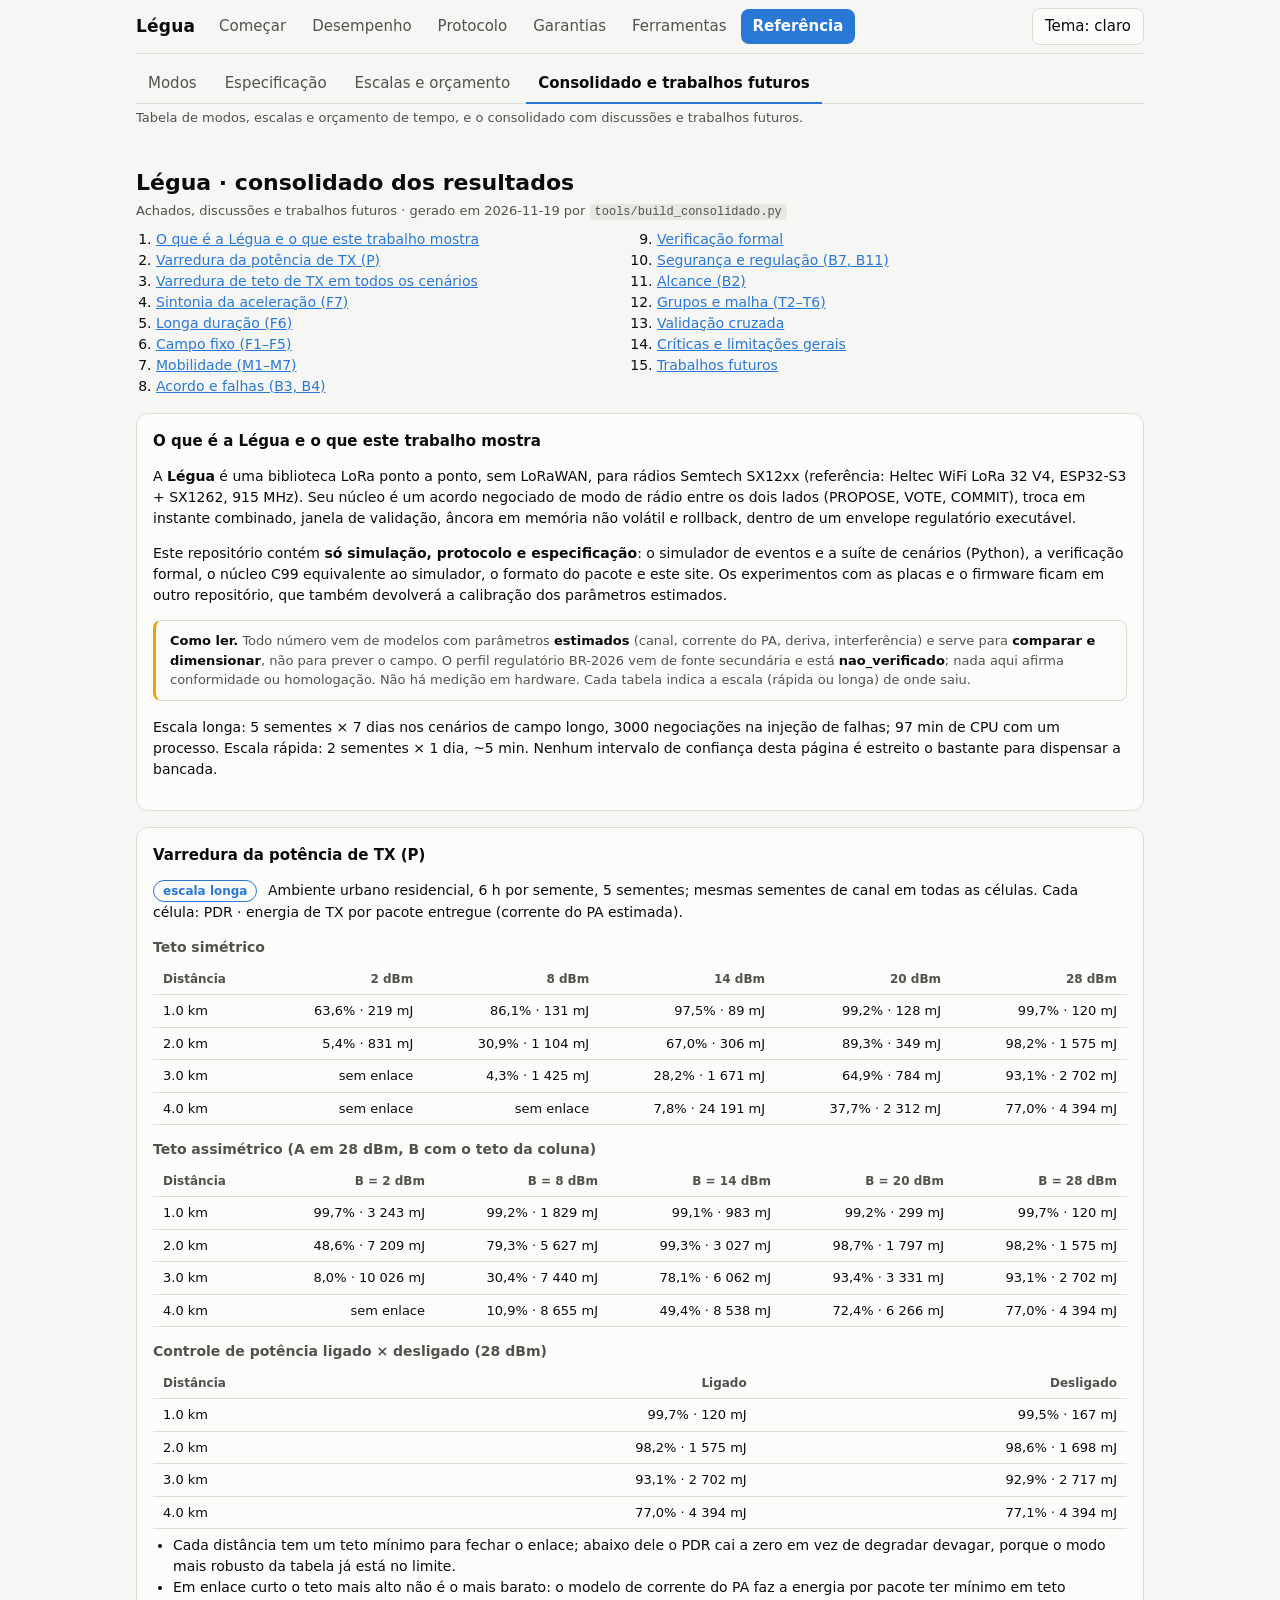
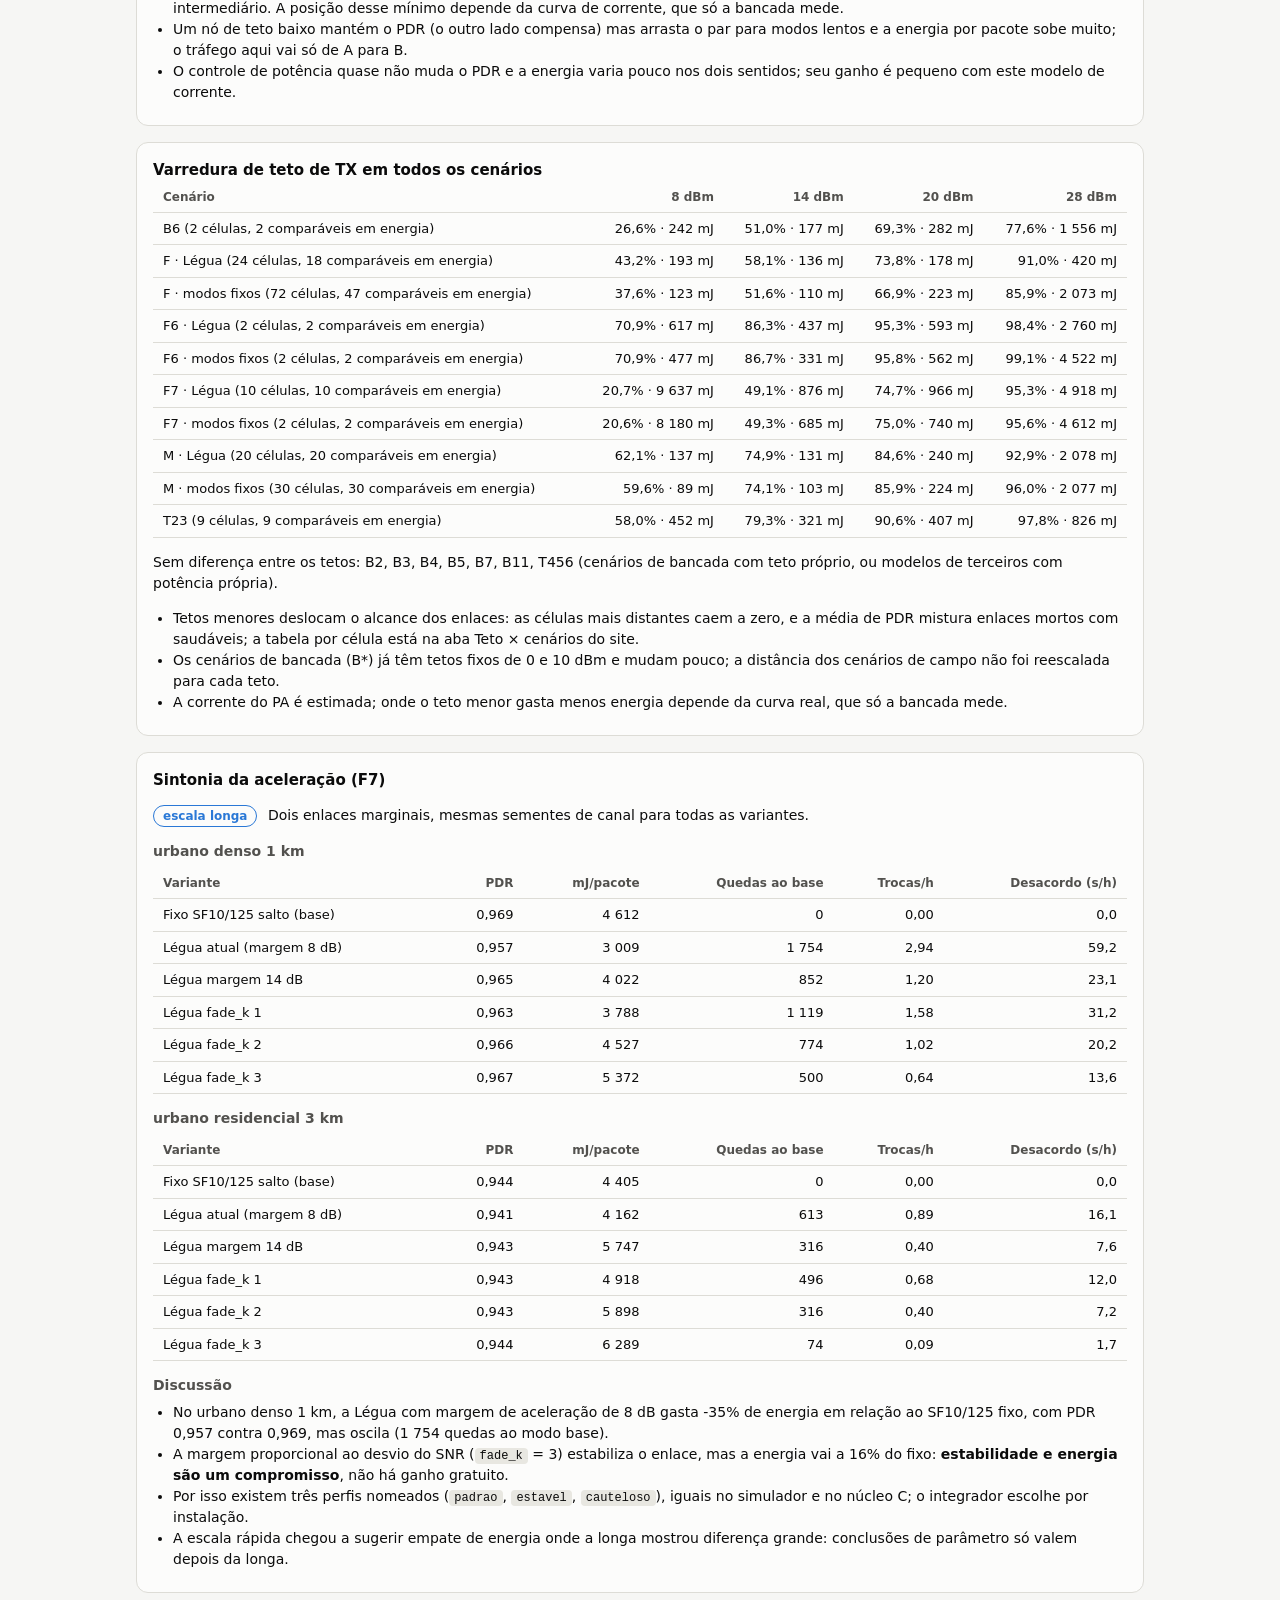
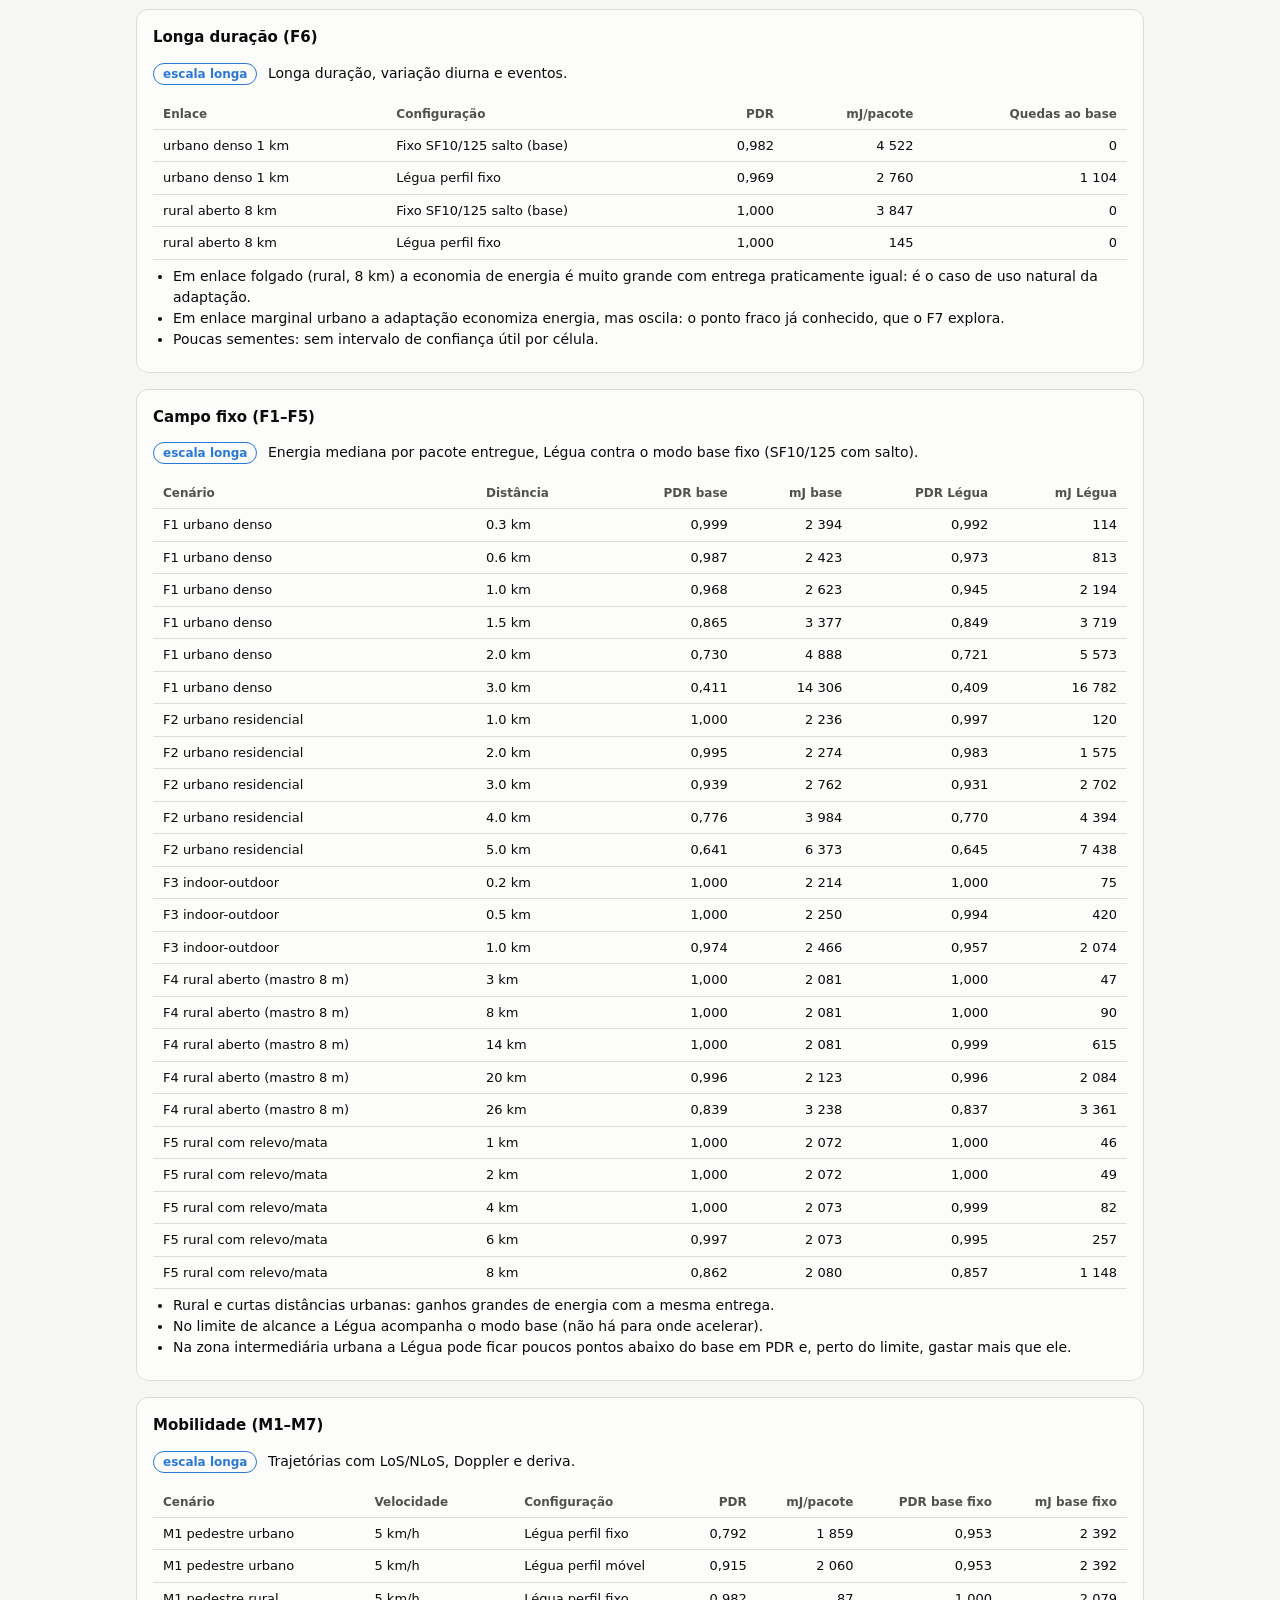
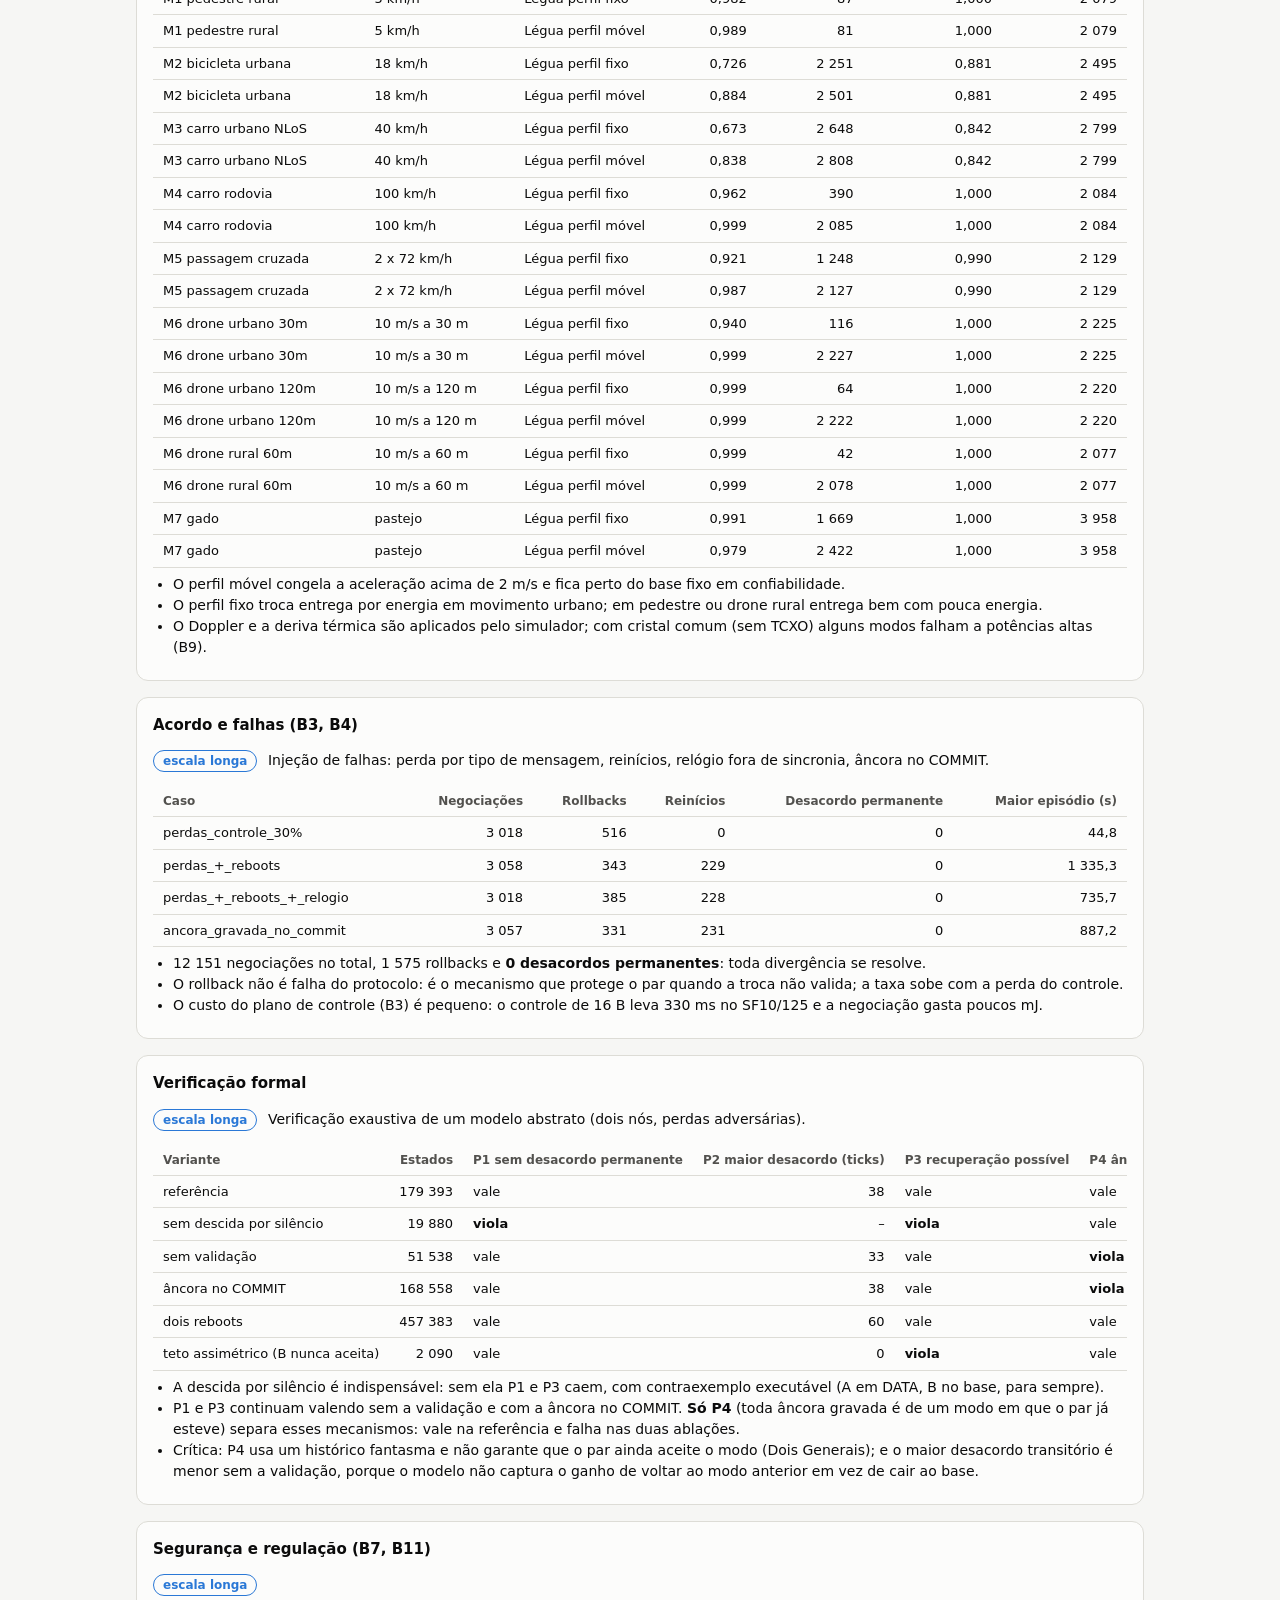
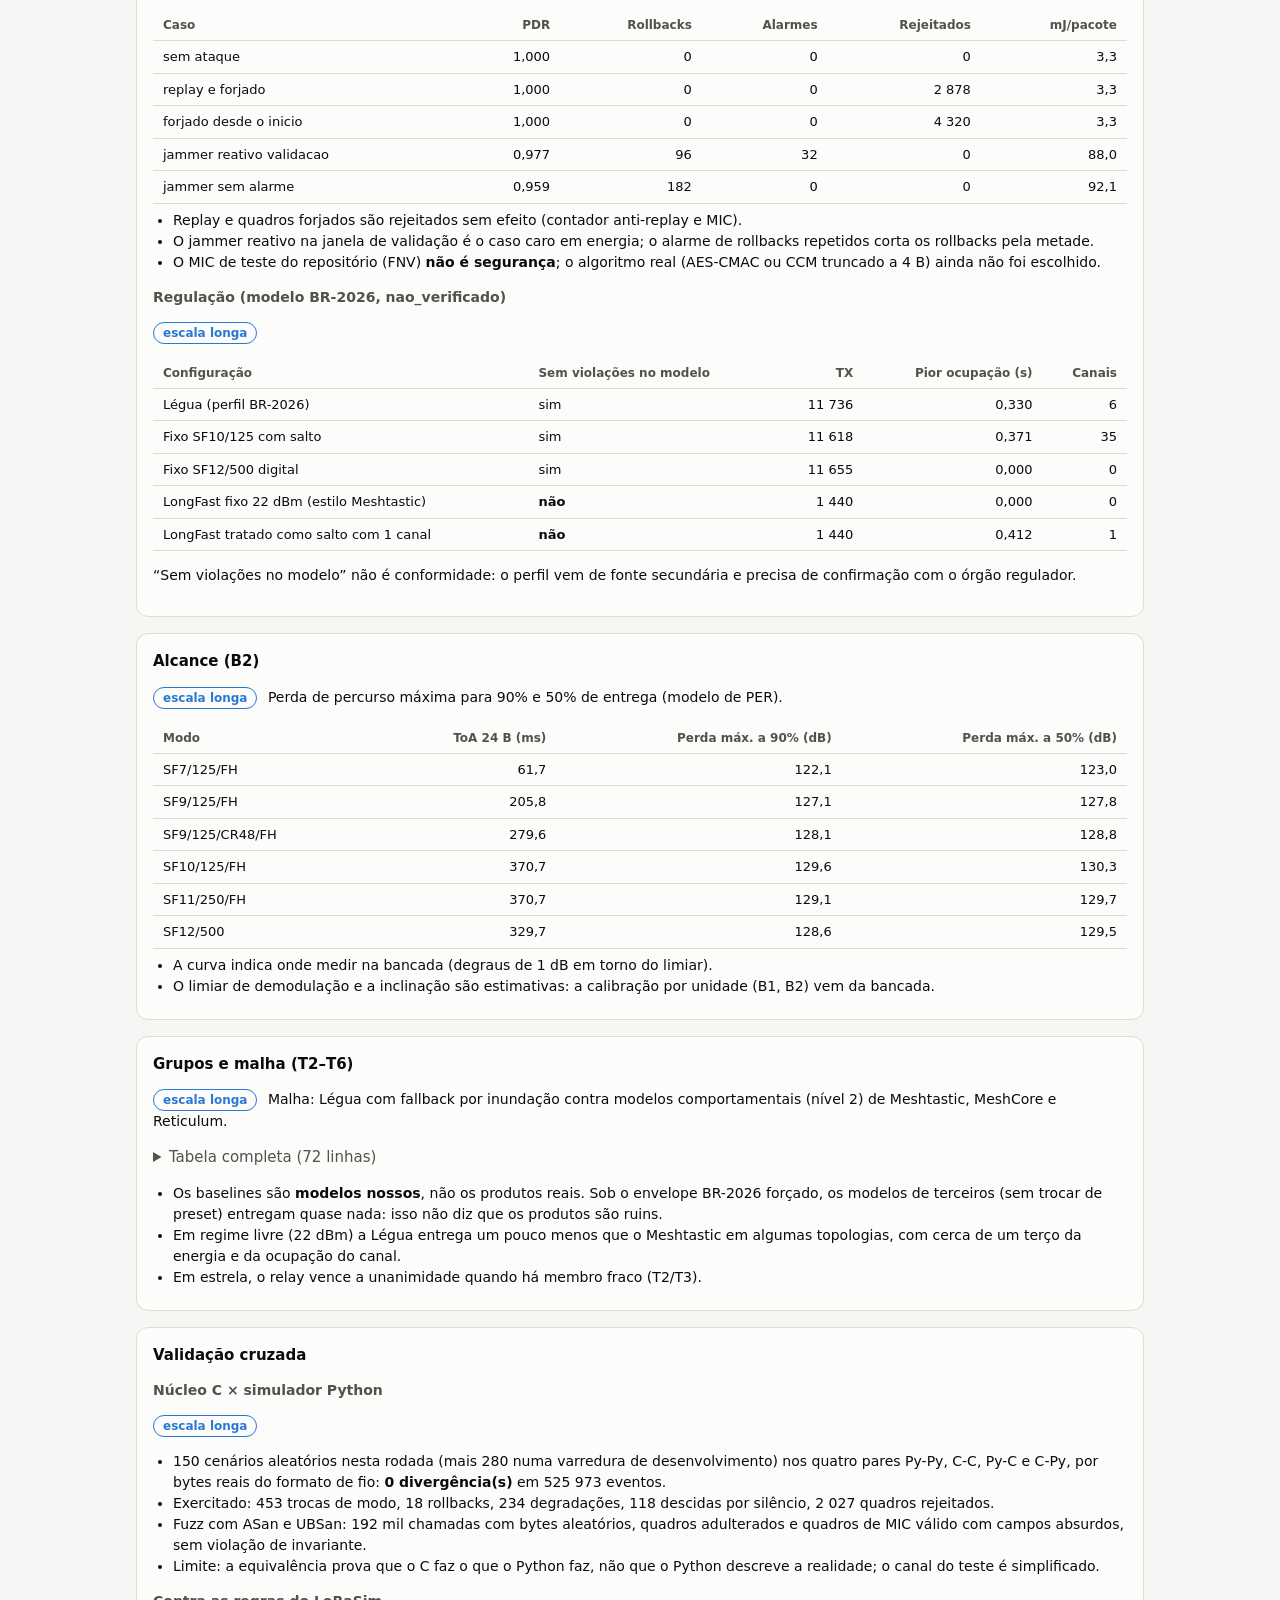
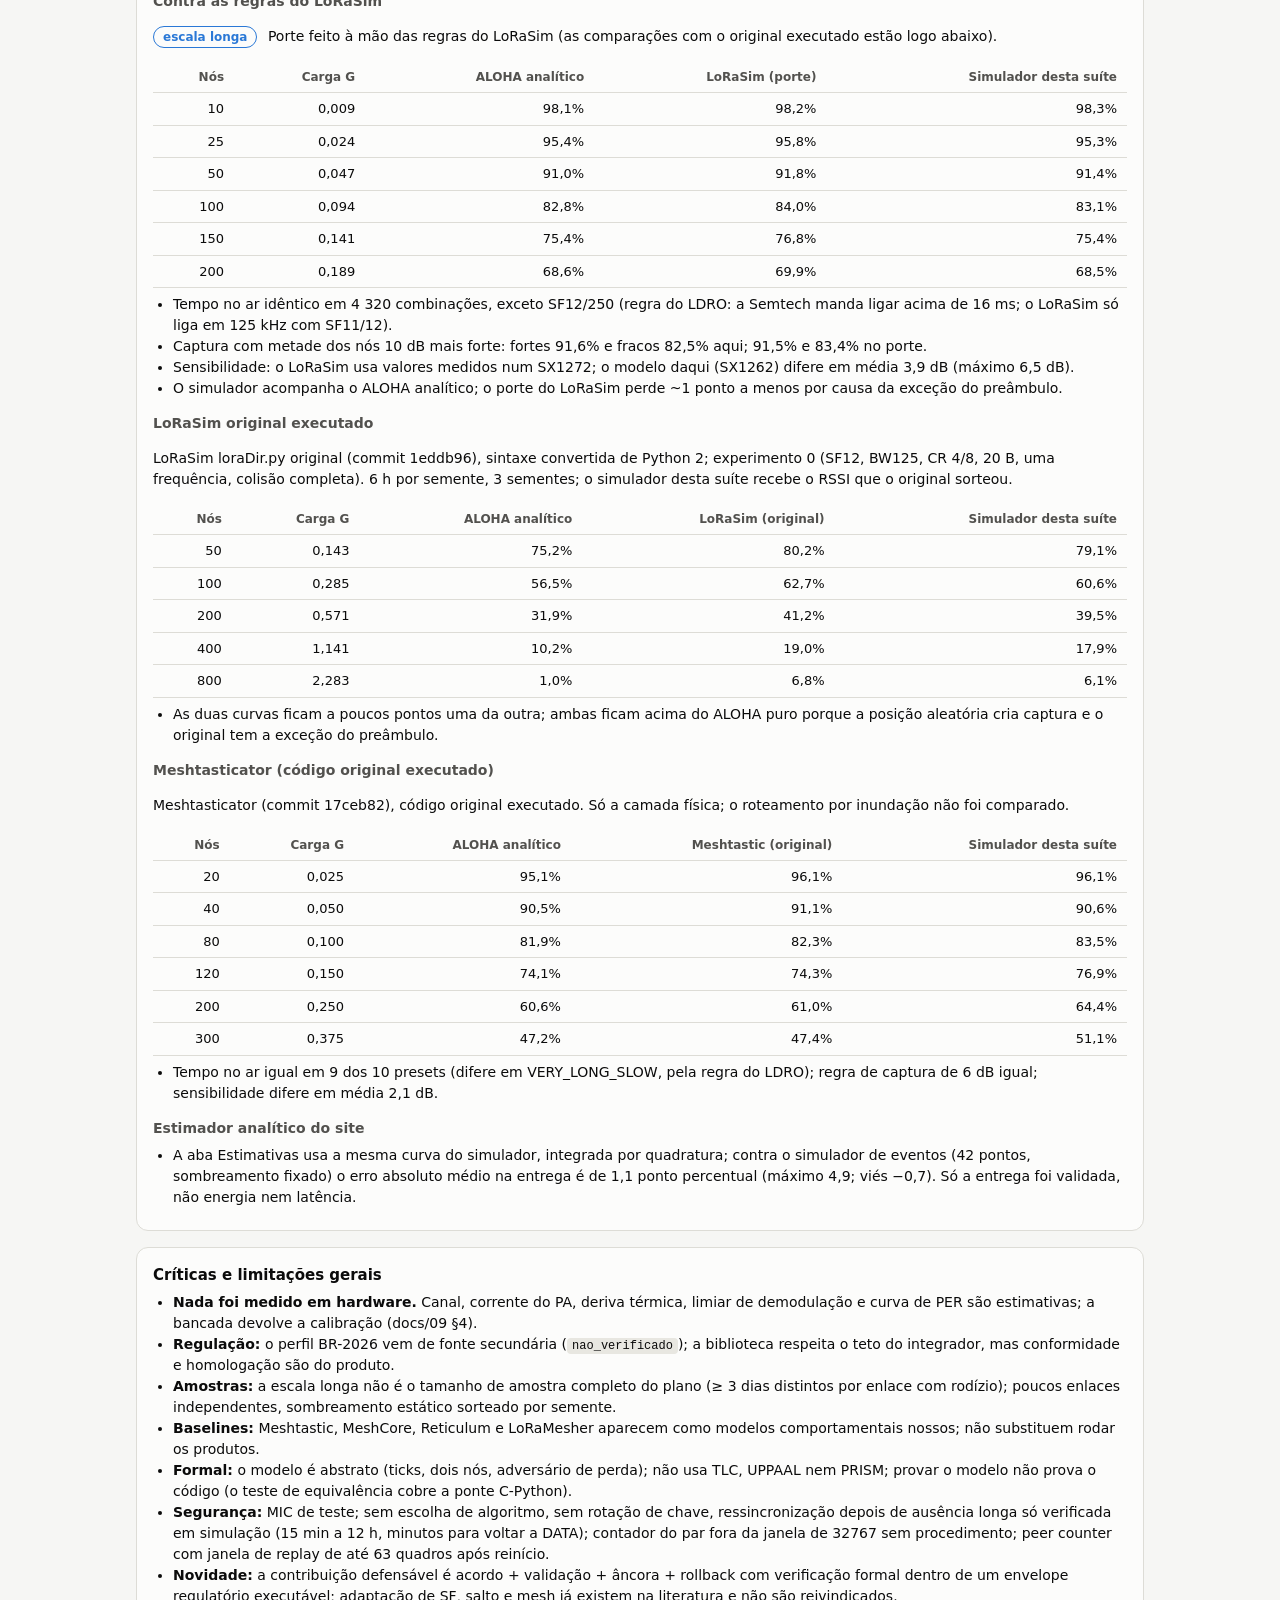
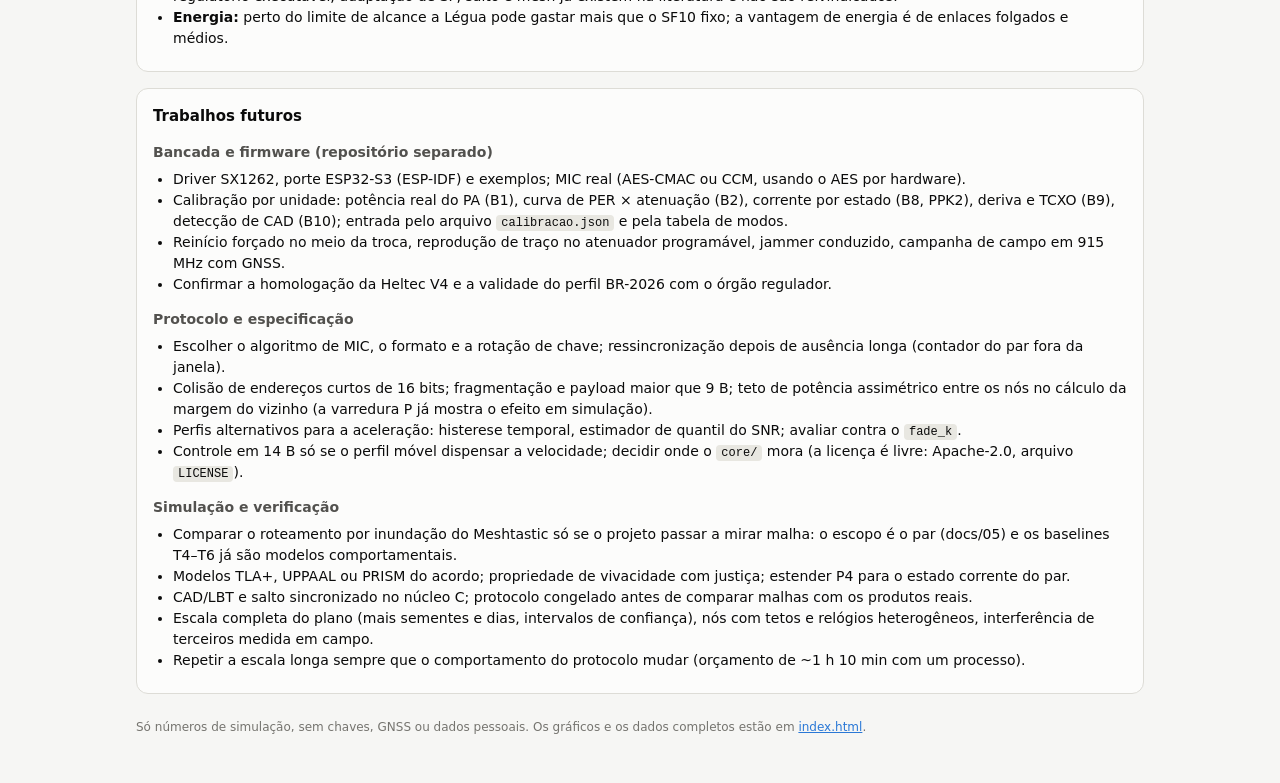
==== commit 51960d41: "Site: uso offline como PWA (manifest, ícone e service worker só de mesma origem) Co-Authored-By: Cla" ====
--- a/site/consolidado.html
+++ b/site/consolidado.html
@@ -6,6 +6,9 @@
 <title>Légua · Consolidado</title>
 <meta name="description" content="Consolidado dos resultados, das discussões e dos trabalhos futuros da simulação da Légua.">
 <link rel="stylesheet" href="style.css">
+<link rel="manifest" href="manifest.webmanifest">
+<meta name="theme-color" content="#2a78d6">
+<link rel="icon" href="icone.svg" type="image/svg+xml">
 <style>
  .toc { columns: 2 260px; margin: 0 0 16px; padding-left: 20px; font-size: 14px; }
  section h3 { font-size: 14px; margin: 14px 0 6px; color: var(--text-2); }
@@ -21,7 +24,7 @@
   <header class="top">
     <div>
       <h1>Légua · consolidado dos resultados</h1>
-      <p class="sub">Achados, discussões e trabalhos futuros · gerado em 2026-11-18 por <code>tools/build_consolidado.py</code></p>
+      <p class="sub">Achados, discussões e trabalhos futuros · gerado em 2026-11-19 por <code>tools/build_consolidado.py</code></p>
     </div>
   </header>
   <nav aria-label="Seções"><ol class="toc"><li><a href="#resumo">O que é a Légua e o que este trabalho mostra</a></li><li><a href="#potencia">Varredura da potência de TX (P)</a></li><li><a href="#tetos">Varredura de teto de TX em todos os cenários</a></li><li><a href="#sintonia">Sintonia da aceleração (F7)</a></li><li><a href="#longa">Longa duração (F6)</a></li><li><a href="#campo">Campo fixo (F1–F5)</a></li><li><a href="#mobilidade">Mobilidade (M1–M7)</a></li><li><a href="#acordo">Acordo e falhas (B3, B4)</a></li><li><a href="#formal">Verificação formal</a></li><li><a href="#seguranca">Segurança e regulação (B7, B11)</a></li><li><a href="#alcance">Alcance (B2)</a></li><li><a href="#malha">Grupos e malha (T2–T6)</a></li><li><a href="#validacao">Validação cruzada</a></li><li><a href="#criticas">Críticas e limitações gerais</a></li><li><a href="#futuro">Trabalhos futuros</a></li></ol></nav>
--- a/site/style.css
+++ b/site/style.css
@@ -192,3 +192,19 @@
 .passo .btn { text-decoration: none; color: var(--text); }
 @media (max-width: 560px) { .gnav { position: static; } .gnav-secoes { order: 3; flex-basis: 100%; } }
 @media print { #gnav, .passo { display: none !important; } }
+
+/* testador de enlaces: mapa e perfil à esquerda, resposta e rádio no painel à direita (tela larga) */
+.layout-enlace { display: grid; gap: 16px; grid-template-columns: minmax(0, 1fr); align-items: start; }
+.layout-enlace .col-a, .layout-enlace .col-b { display: contents; }
+.layout-enlace .c-terreno { order: 1; } .layout-enlace .c-resposta { order: 2; } .layout-enlace .c-perfil { order: 3; } .layout-enlace .c-radio { order: 4; }
+.layout-enlace > * > .card, .layout-enlace .c-resposta > .card, .layout-enlace .c-perfil > .card { margin-bottom: 0; }
+.stats.painel { grid-template-columns: repeat(auto-fit, minmax(130px, 1fr)); }
+.stats.painel .stat:nth-child(1) .v, .stats.painel .stat:nth-child(2) .v { font-size: 28px; }
+@media (min-width: 1100px) {
+  .wrap:has(.layout-enlace) { max-width: 1320px; }
+  .layout-enlace { grid-template-columns: minmax(0, 1.55fr) minmax(340px, 1fr); }
+  .layout-enlace .col-a, .layout-enlace .col-b { display: flex; flex-direction: column; gap: 16px; min-width: 0; }
+  .layout-enlace .c-terreno, .layout-enlace .c-resposta, .layout-enlace .c-perfil, .layout-enlace .c-radio { order: 0; }
+}
+.layout-enlace .c-resposta, .layout-enlace .c-perfil { display: flex; flex-direction: column; gap: 16px; min-width: 0; }
+.layout-enlace .c-resposta:empty, .layout-enlace .c-perfil:empty { display: none; }
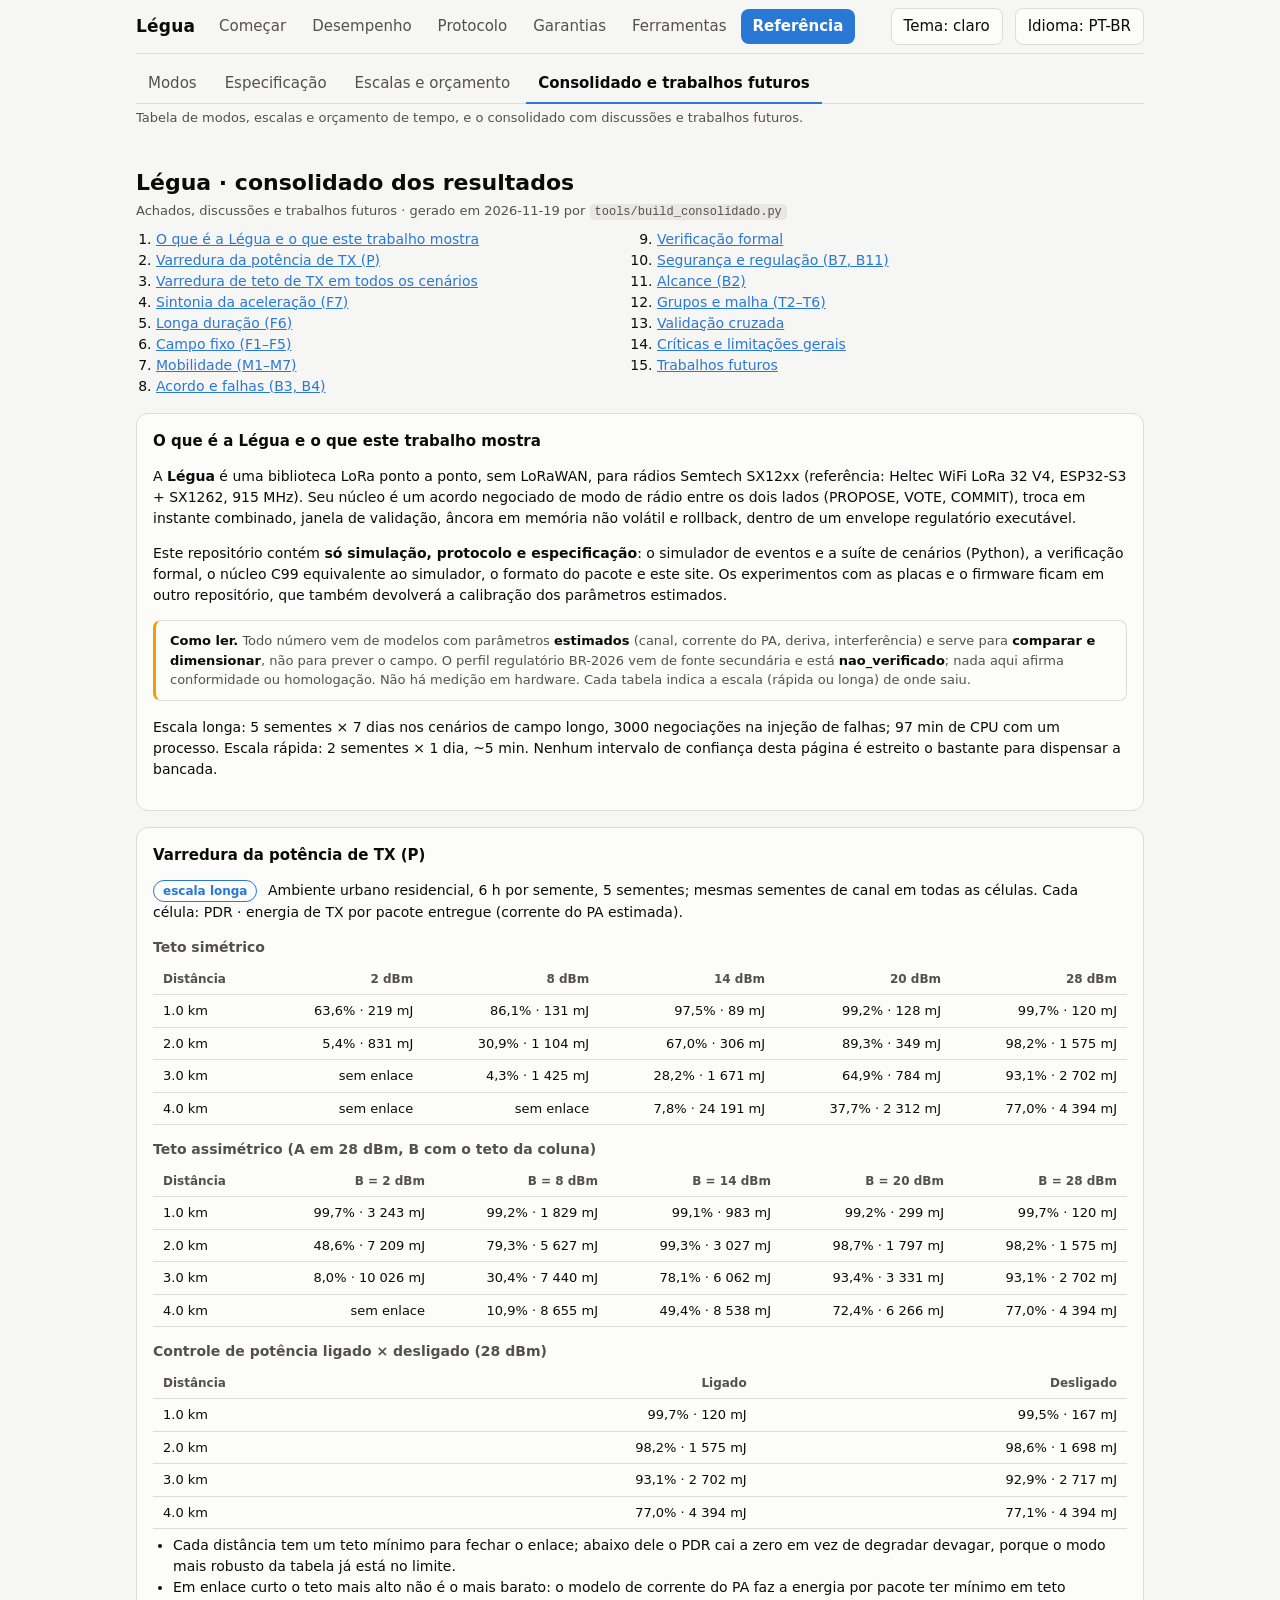
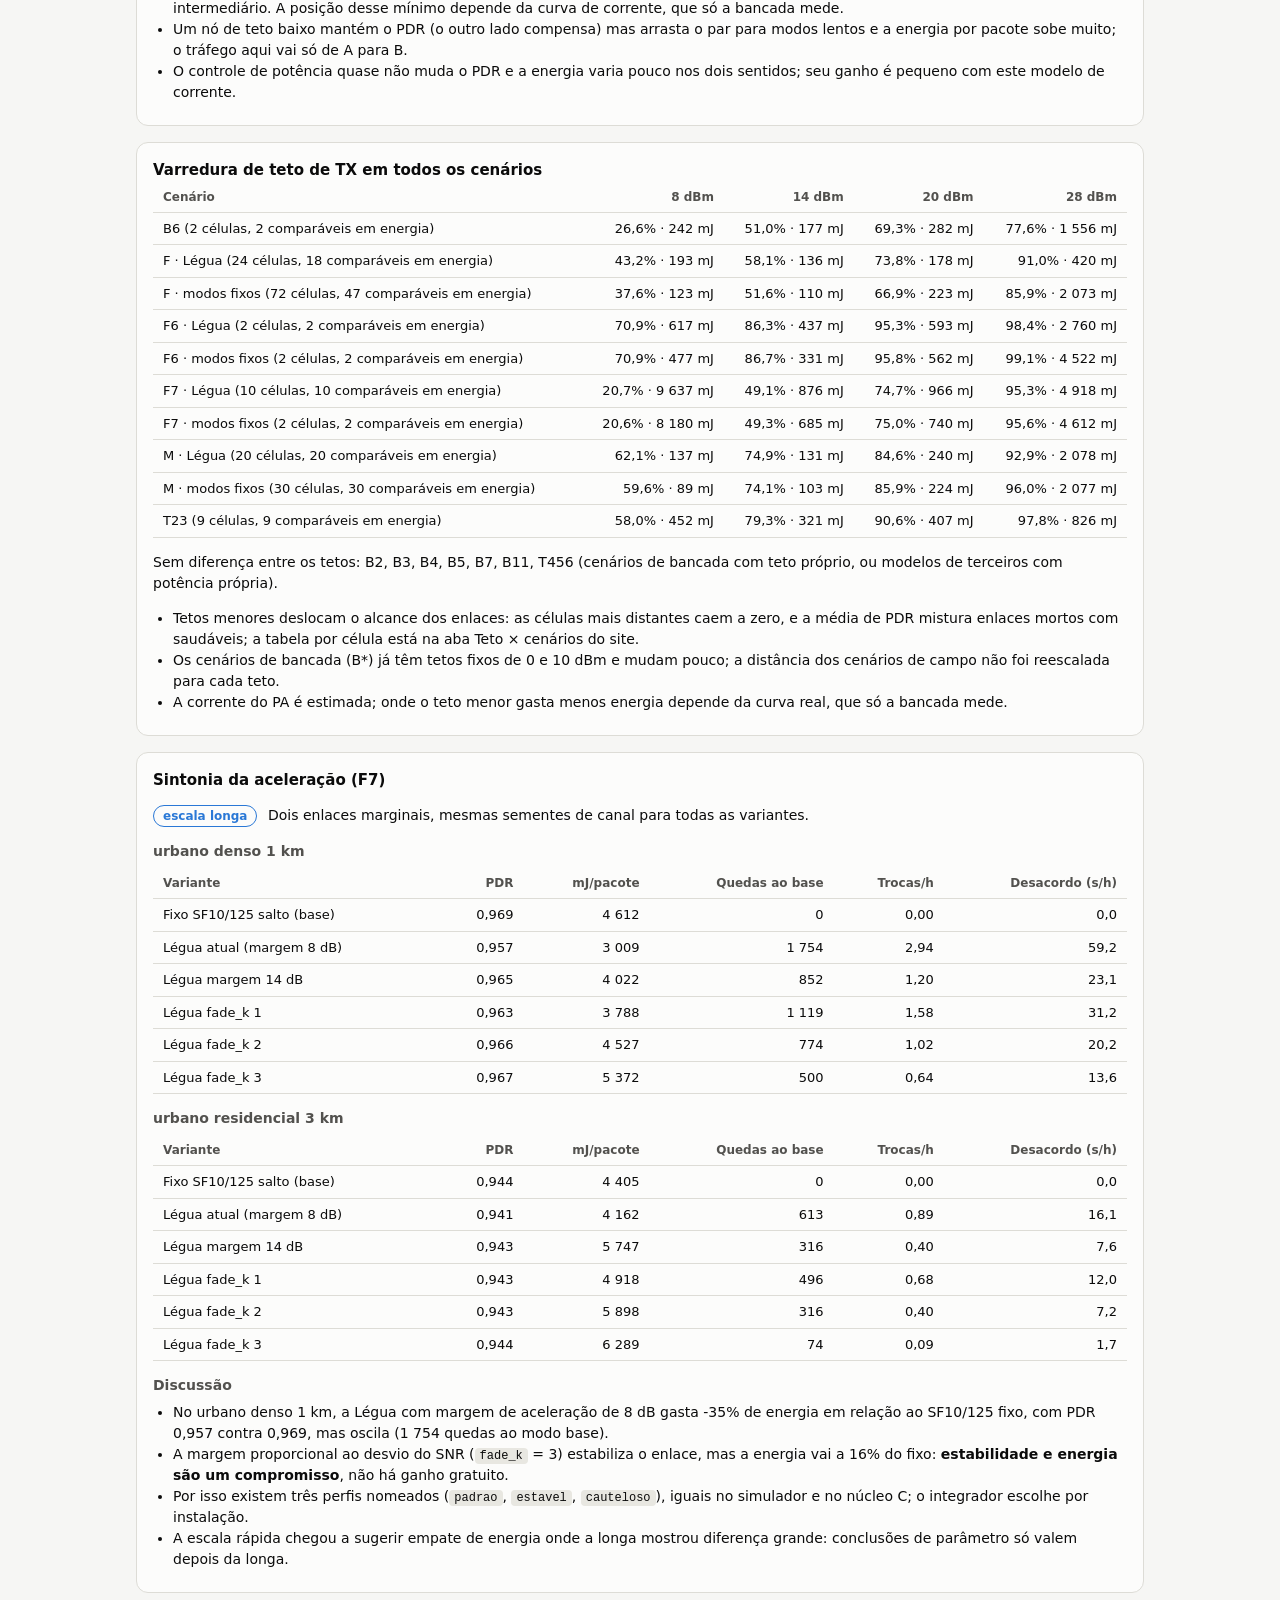
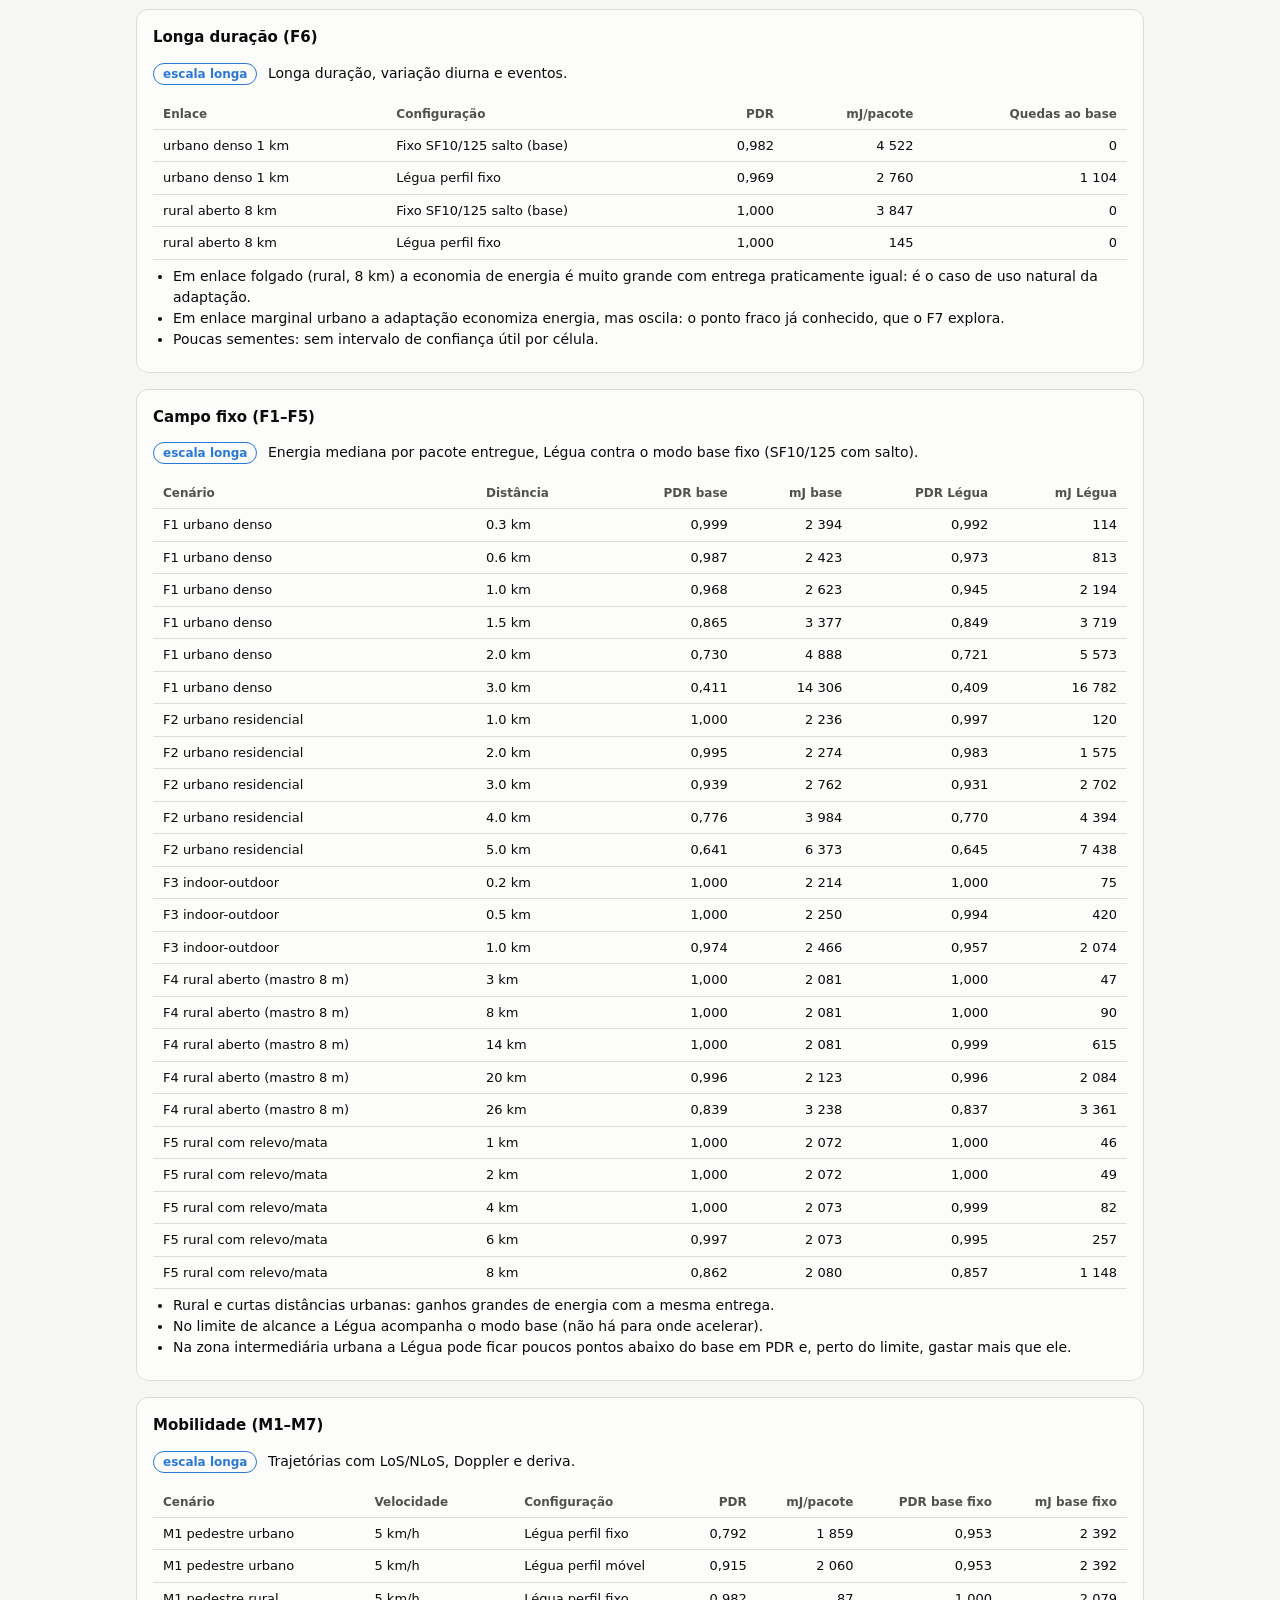
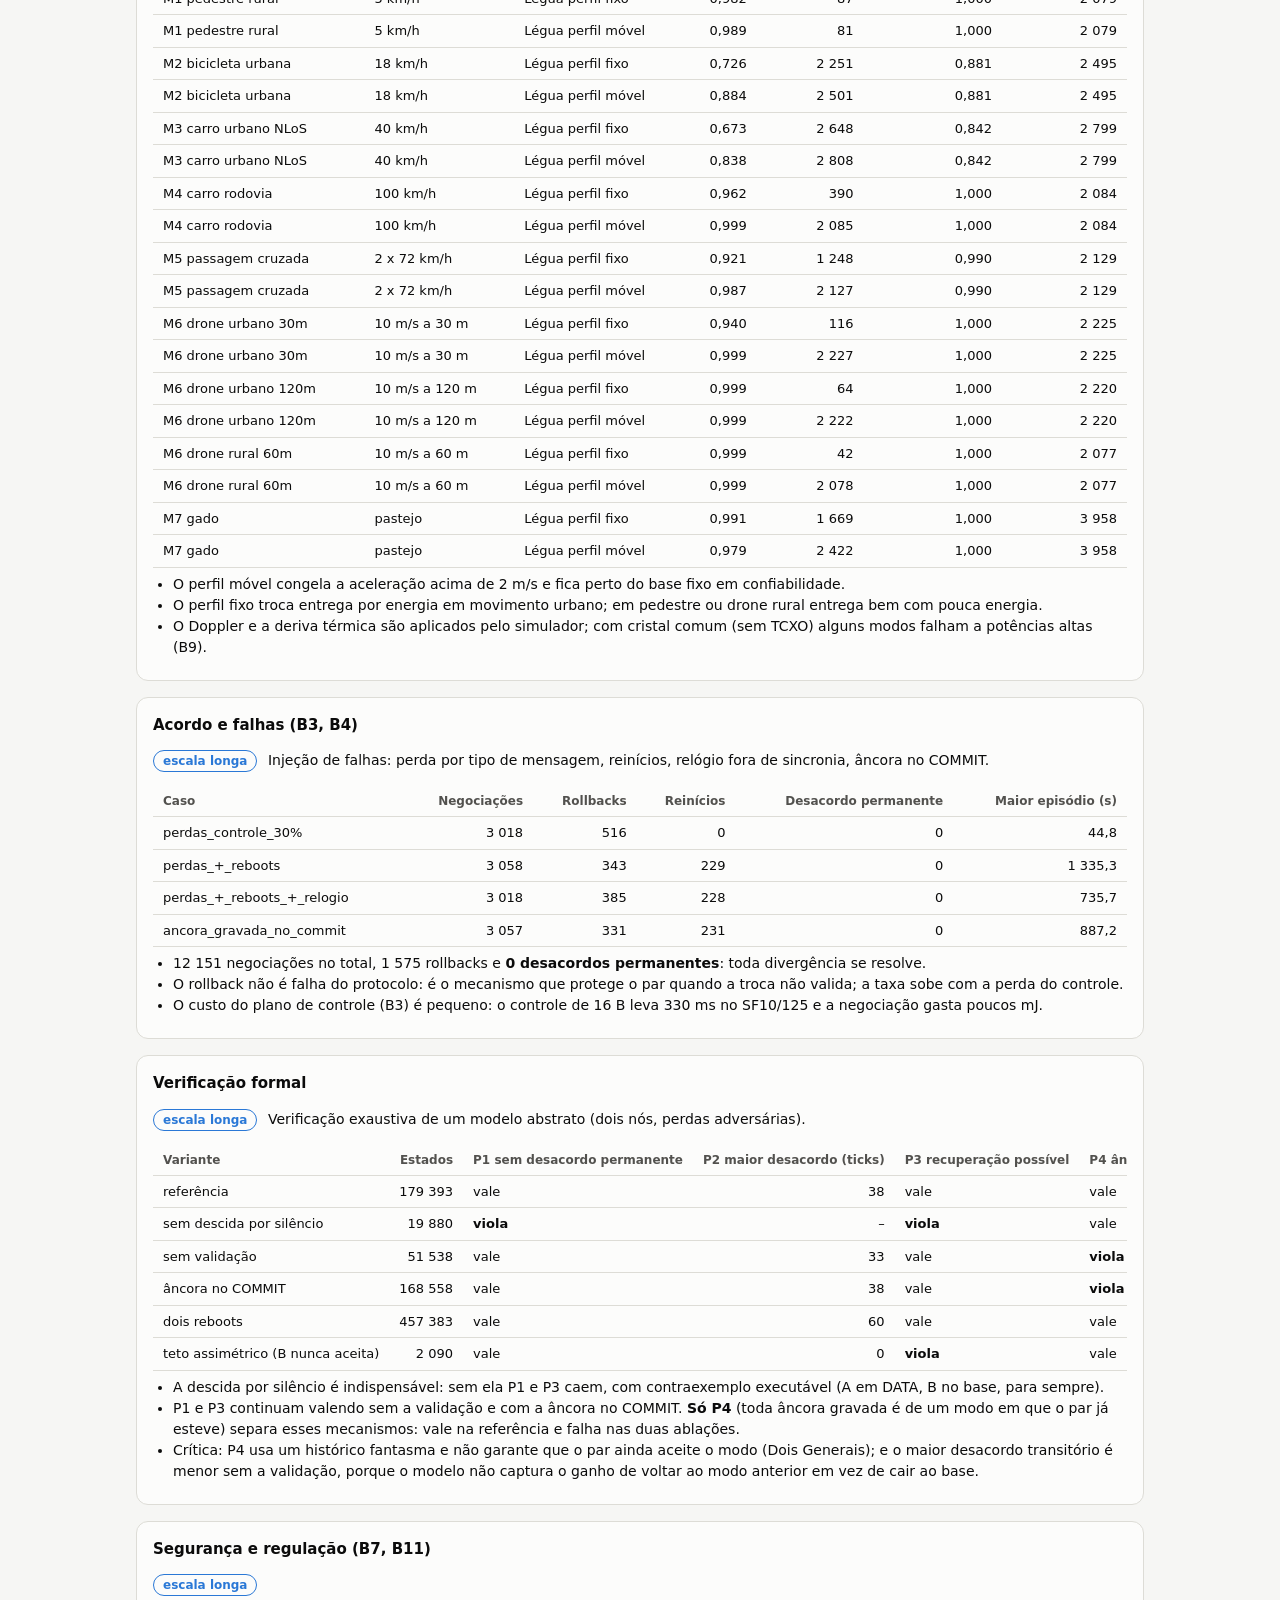
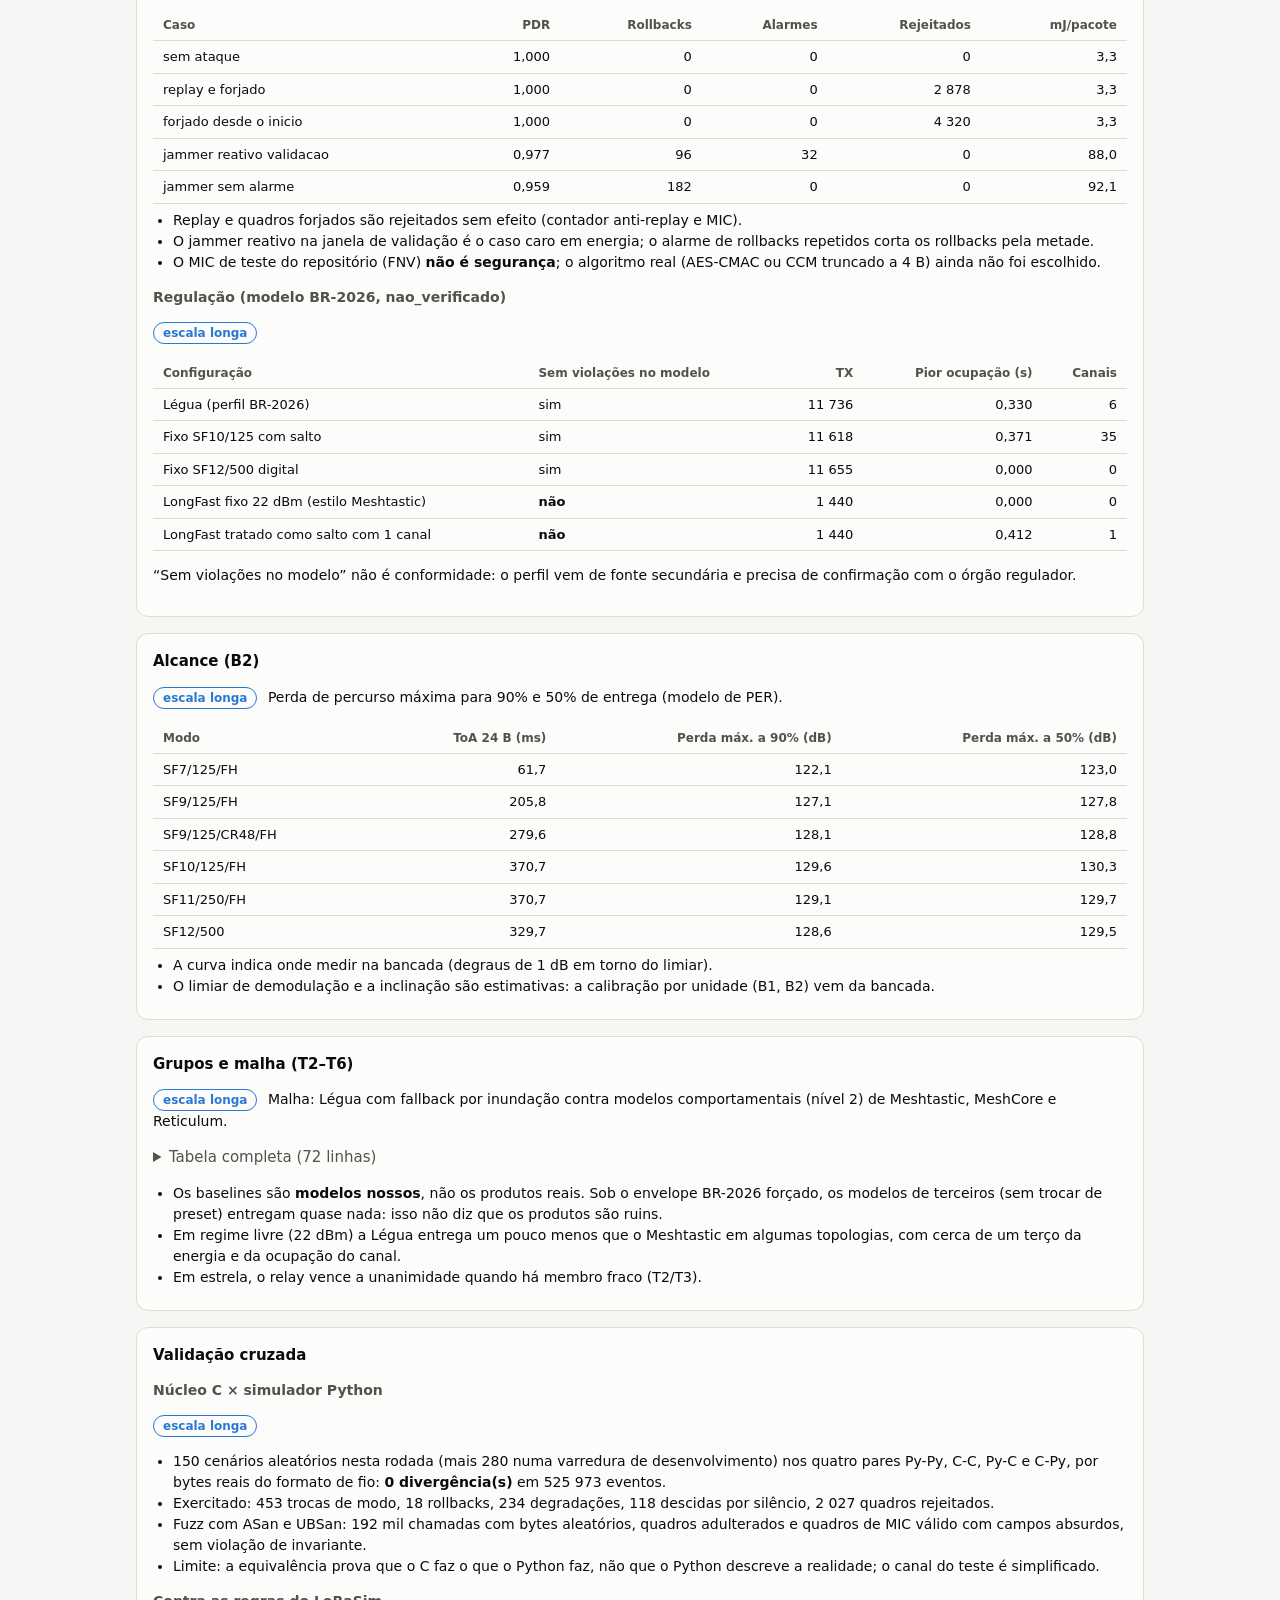
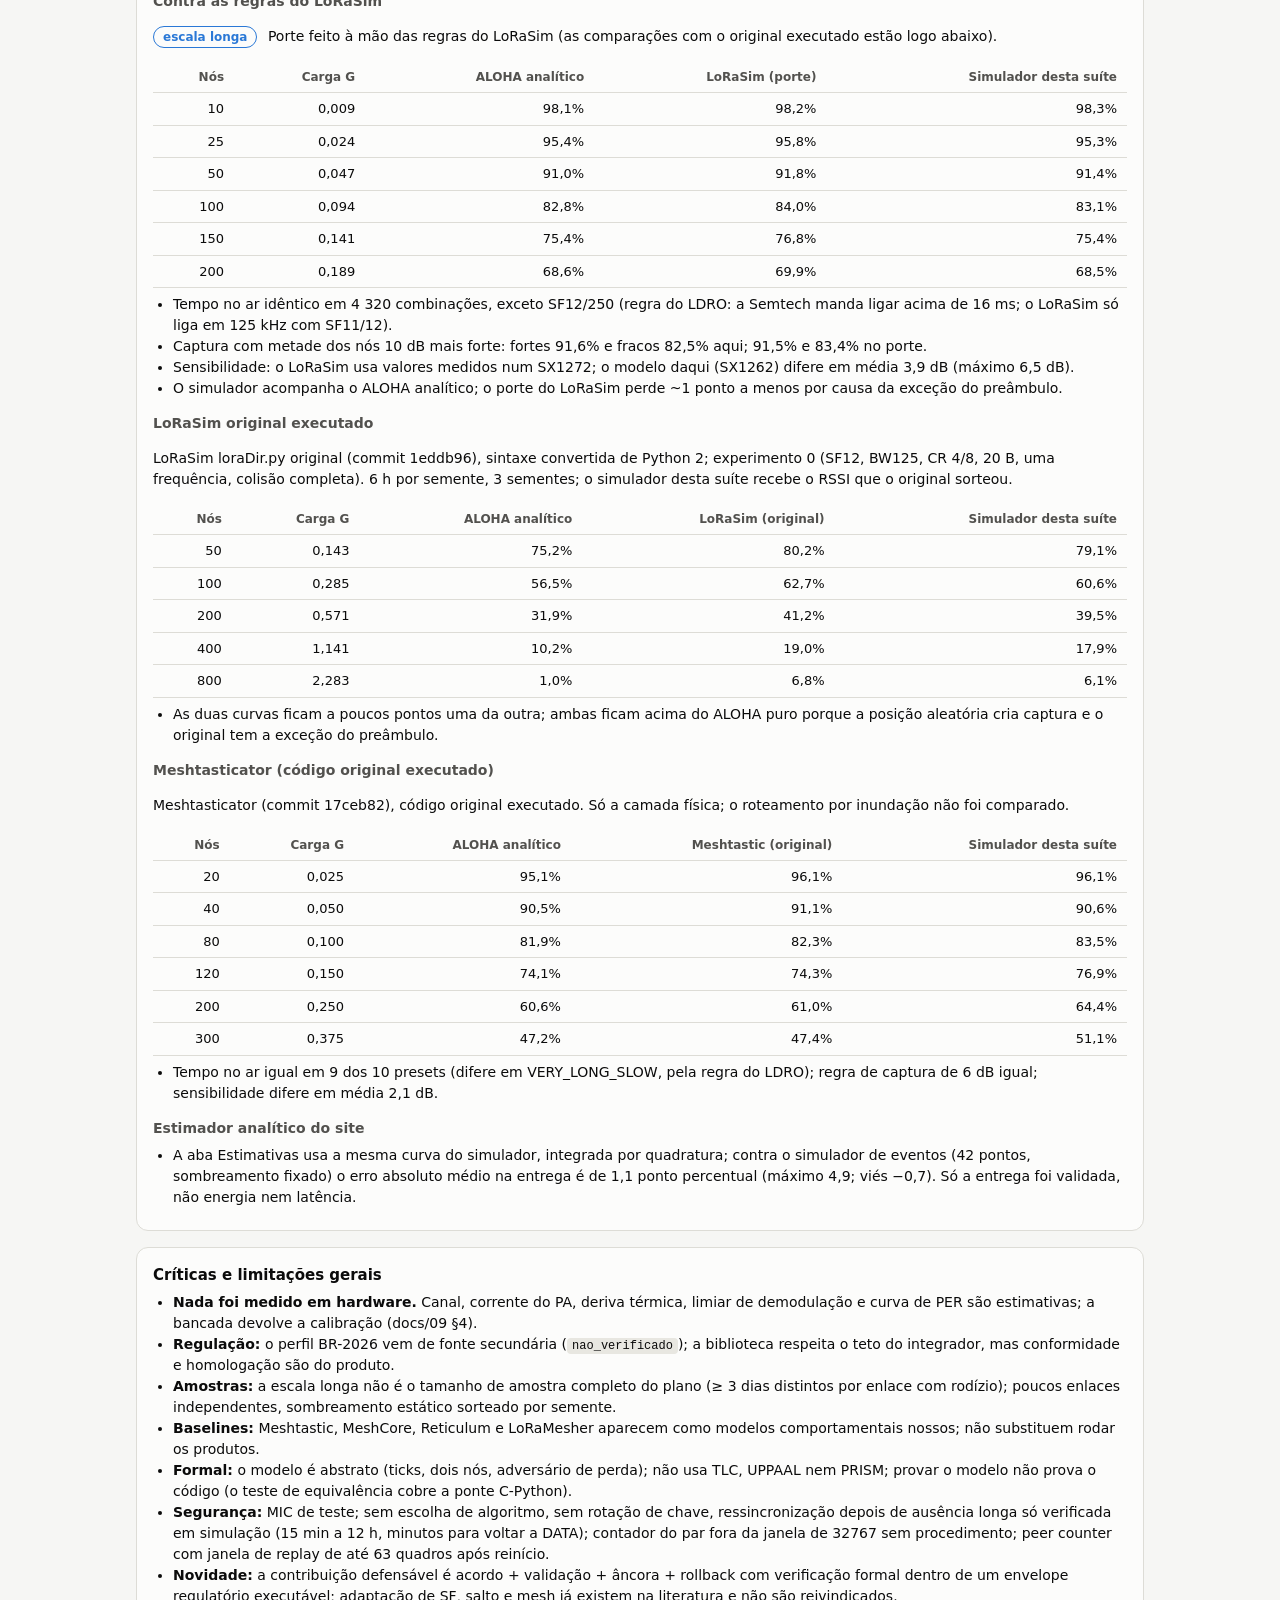
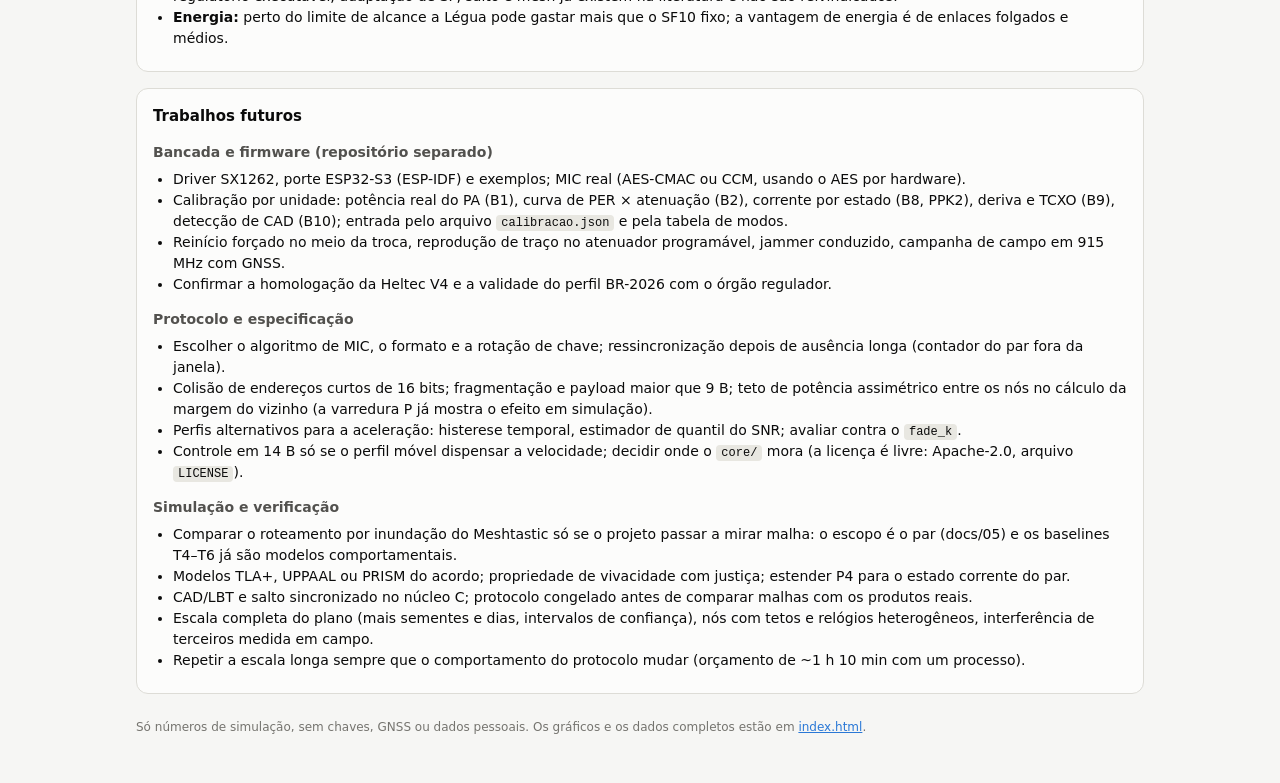
==== commit 0b1a102a: "Site: idioma PT-BR/EN sem recarregar e sem perder o estado, dicionário de 1298 textos, extrator e do" ====
--- a/site/consolidado.html
+++ b/site/consolidado.html
@@ -51,6 +51,8 @@
 </section>
   <footer>Só números de simulação, sem chaves, GNSS ou dados pessoais. Os gráficos e os dados completos estão em <a href="index.html">index.html</a>.</footer>
 </div>
+<script src="i18n_en.js"></script>
+<script src="i18n.js"></script>
 <script src="nav.js"></script>
 <script>LeguaNav.montar(document.getElementById("gnav"), { ativo: "consolidado" });</script>
 </body>
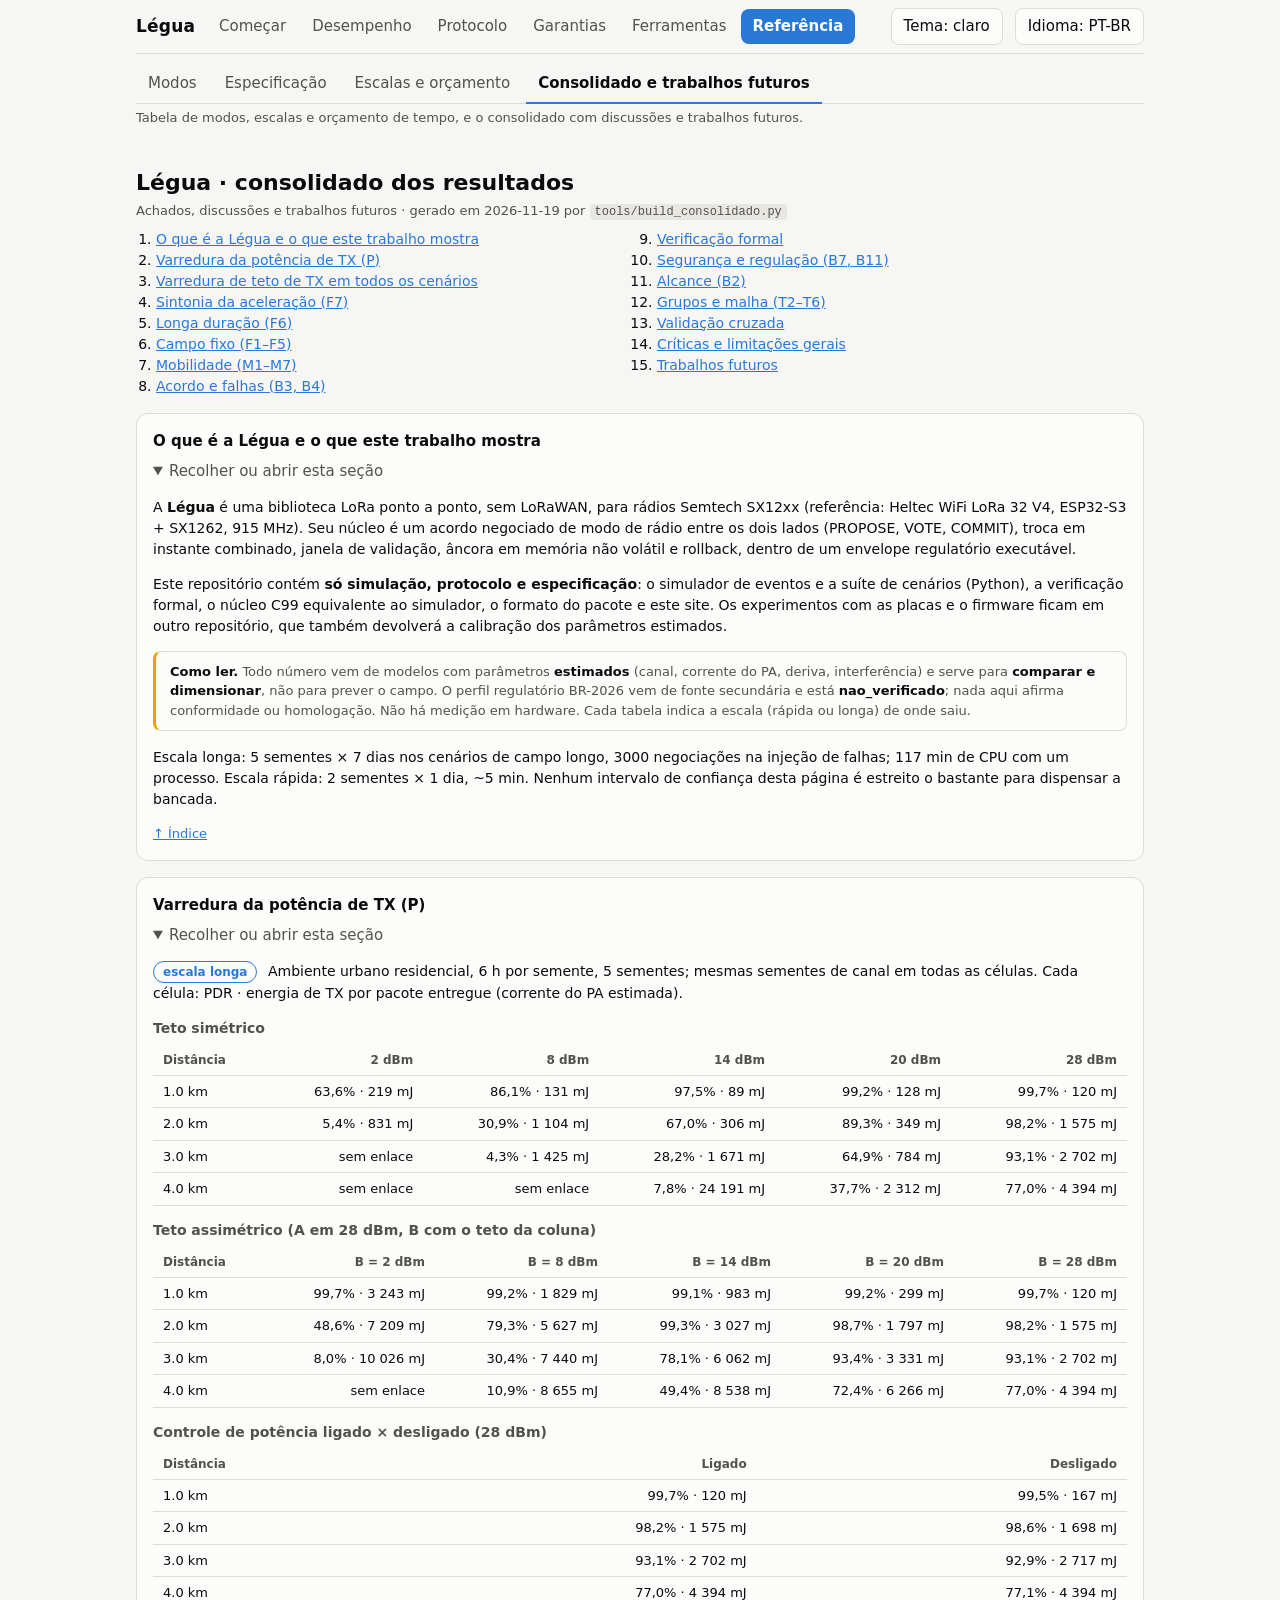
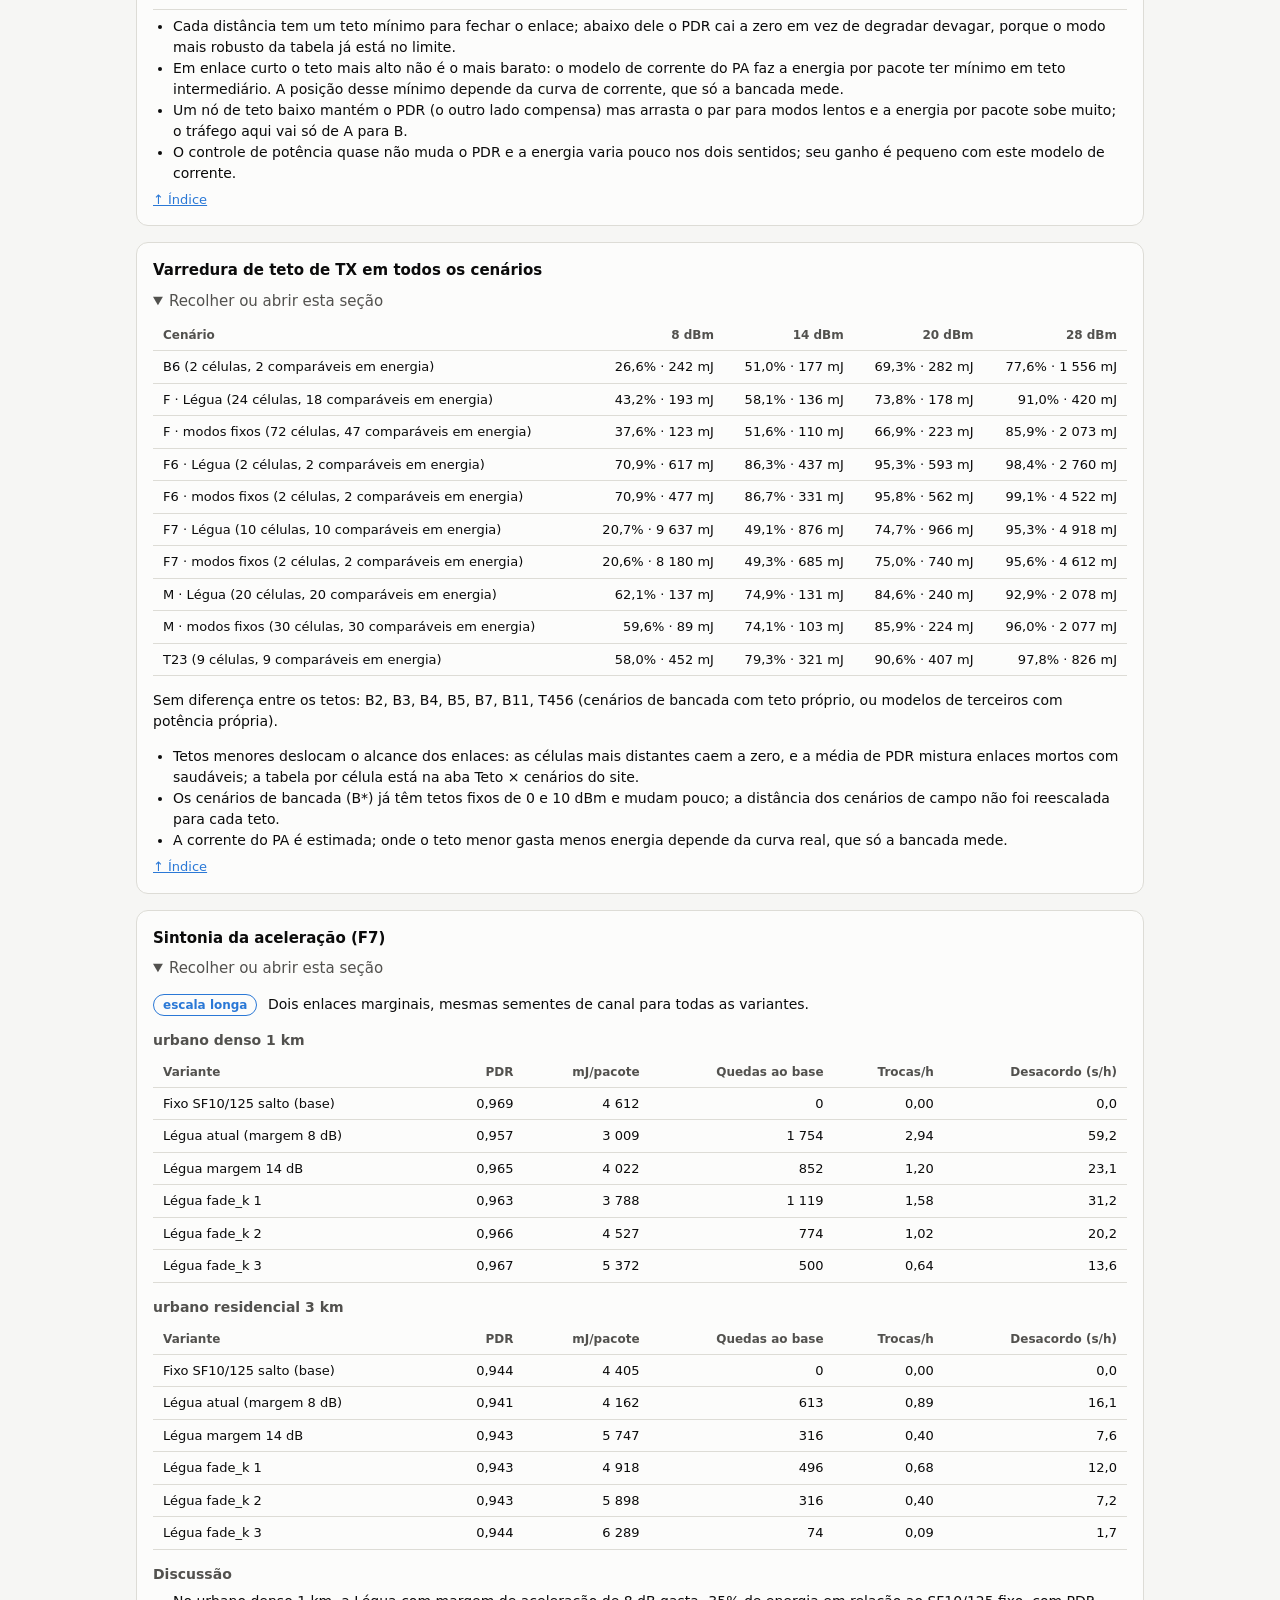
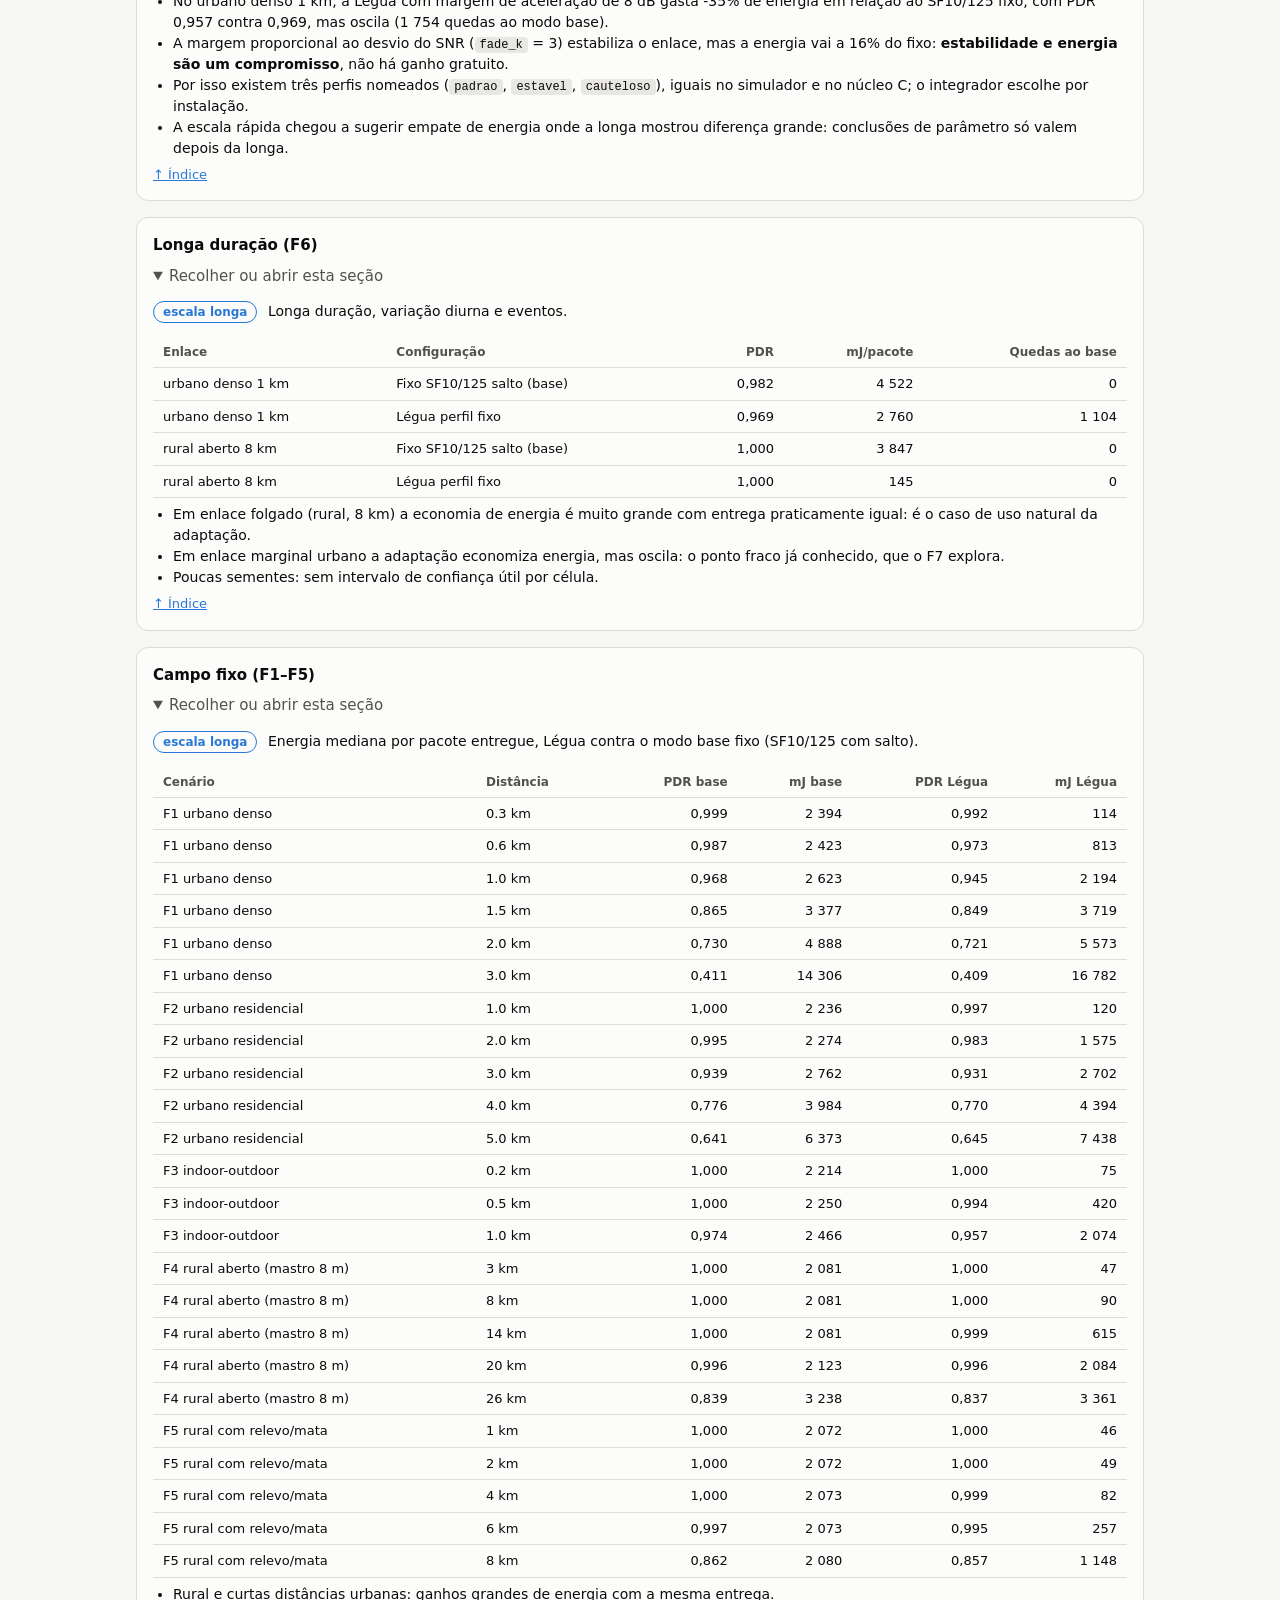
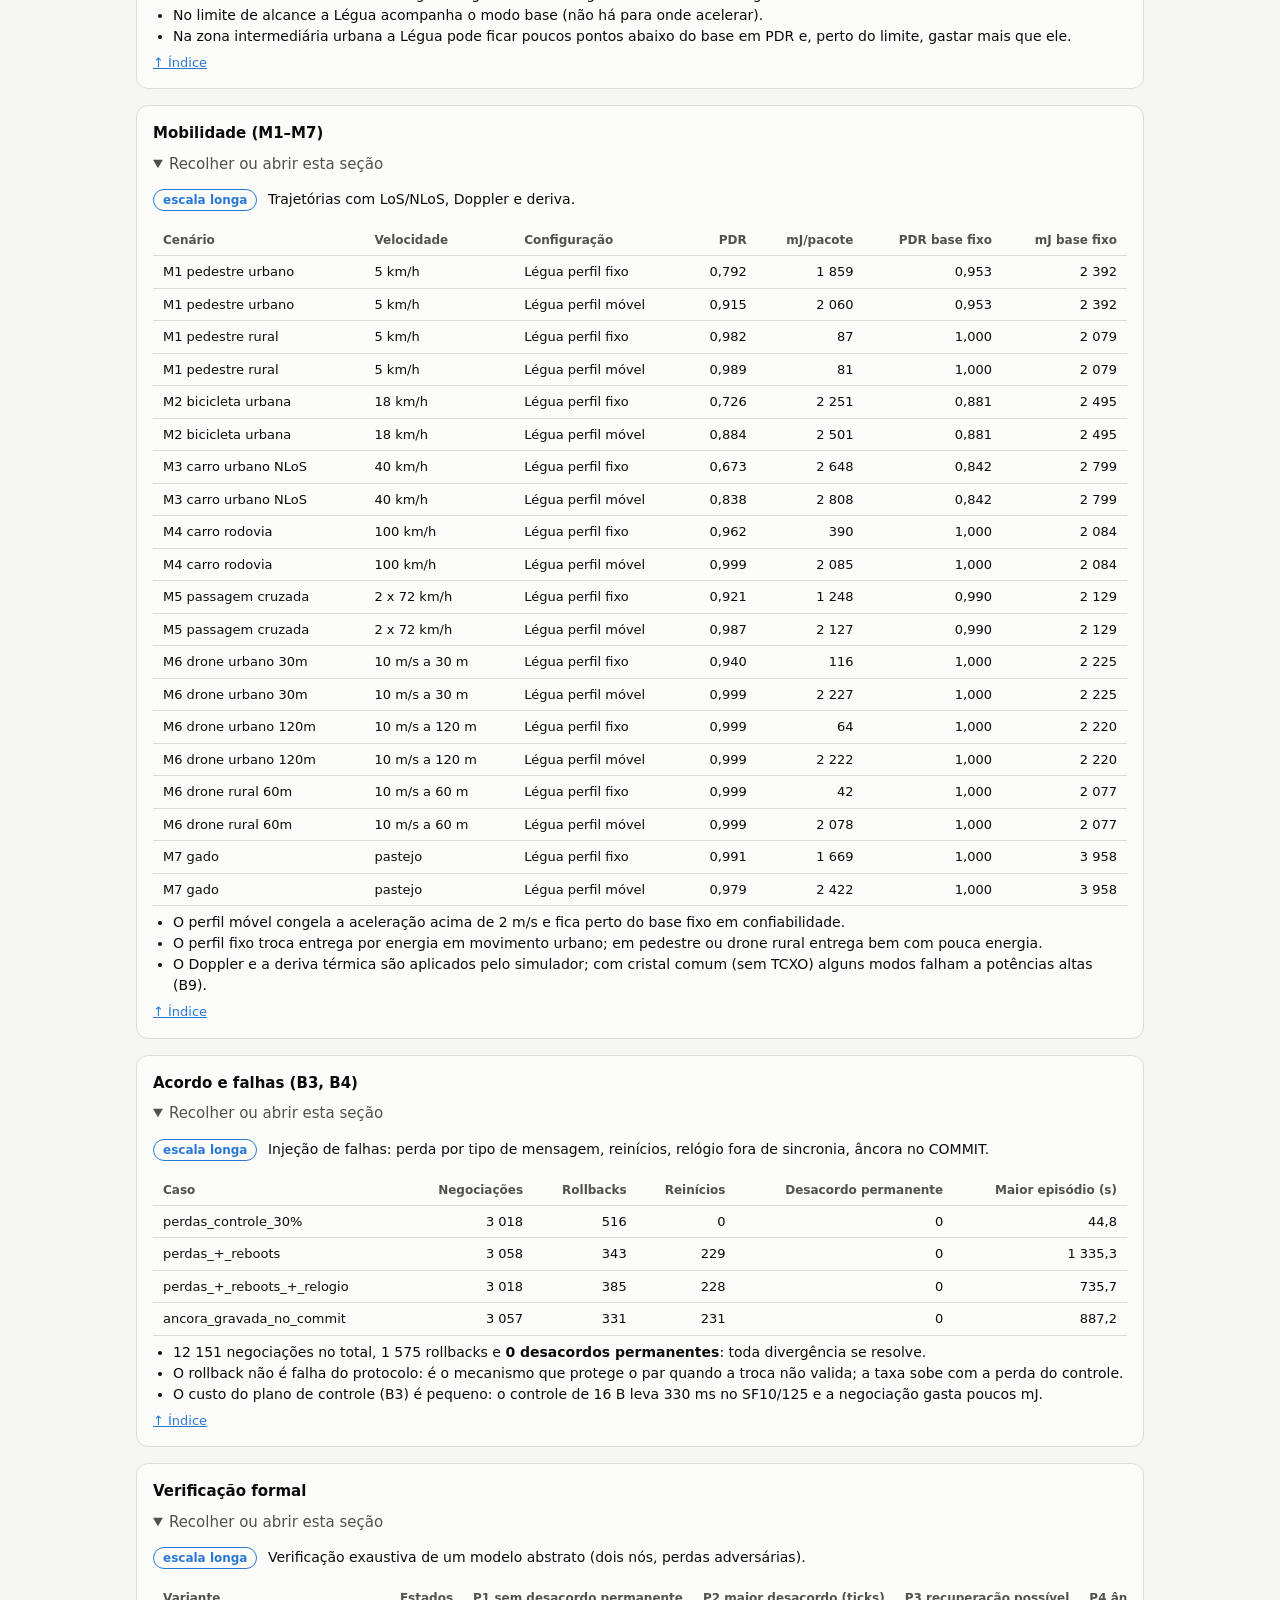
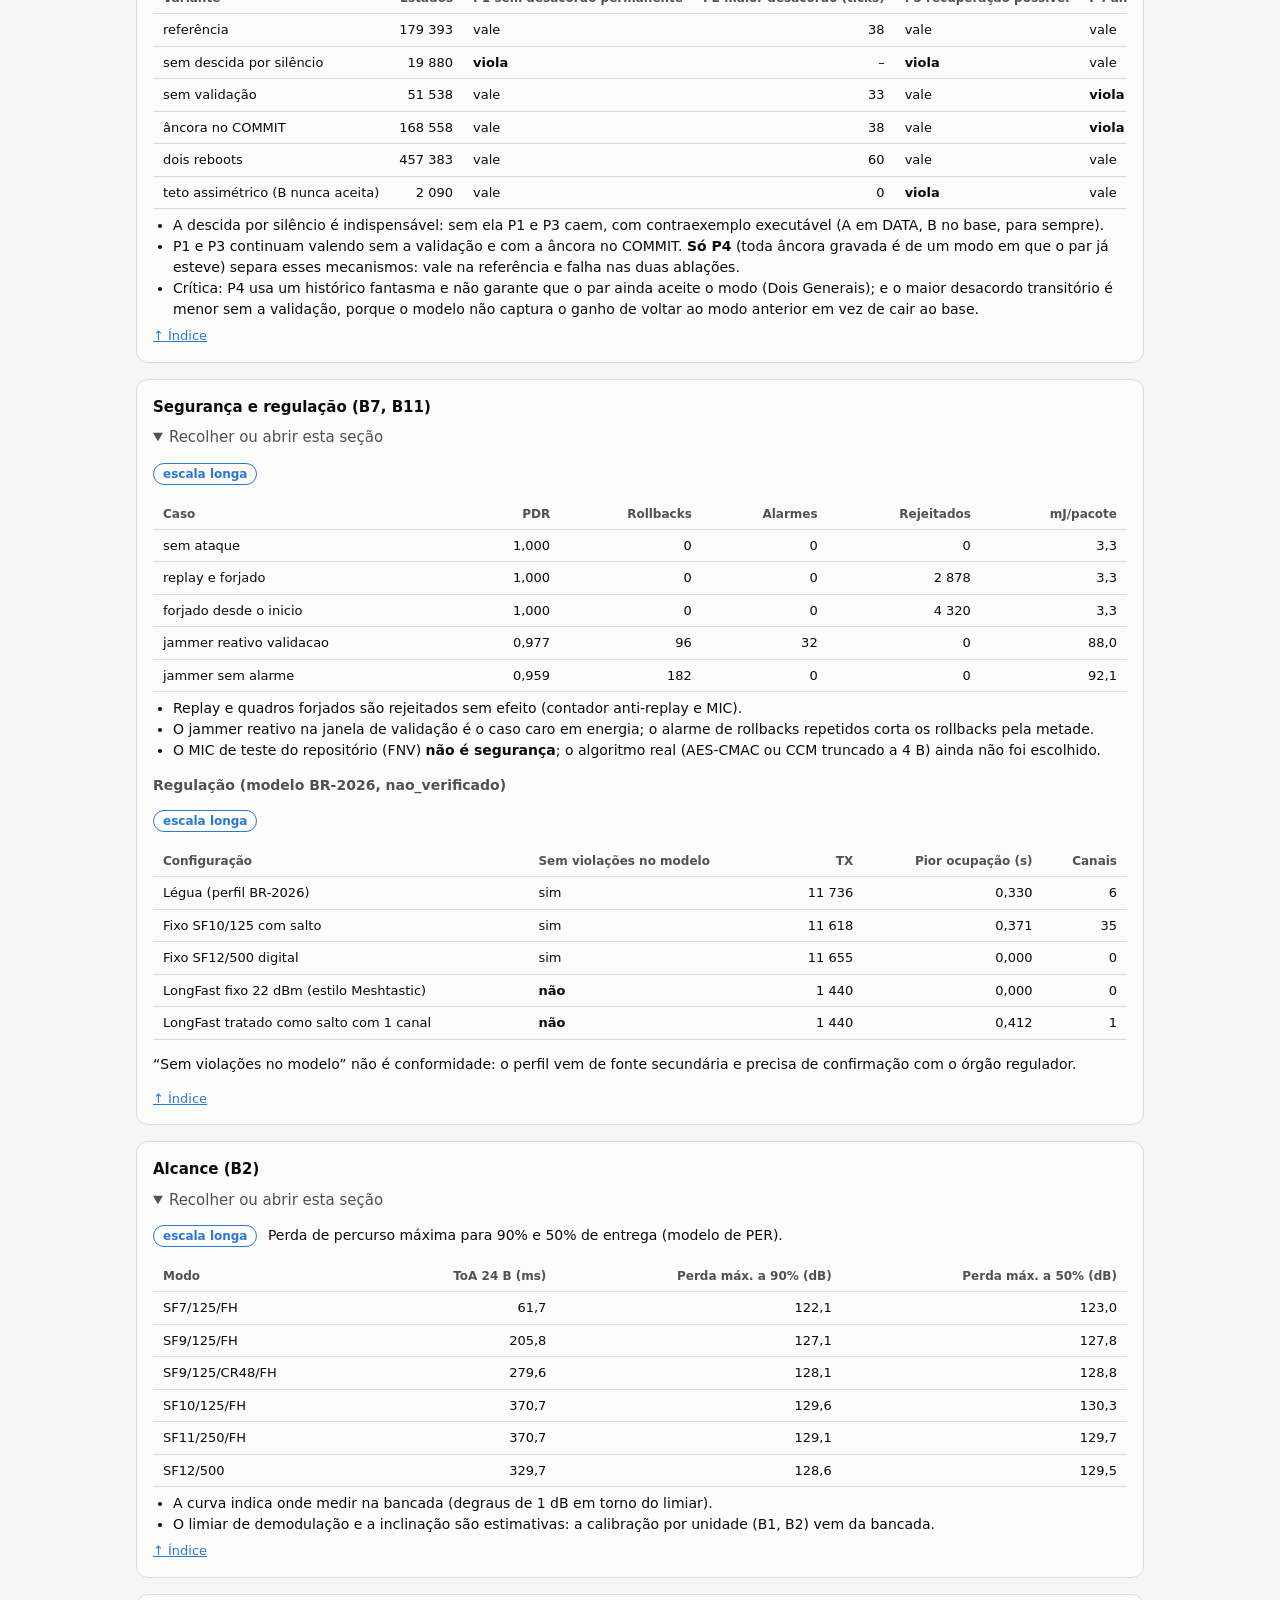
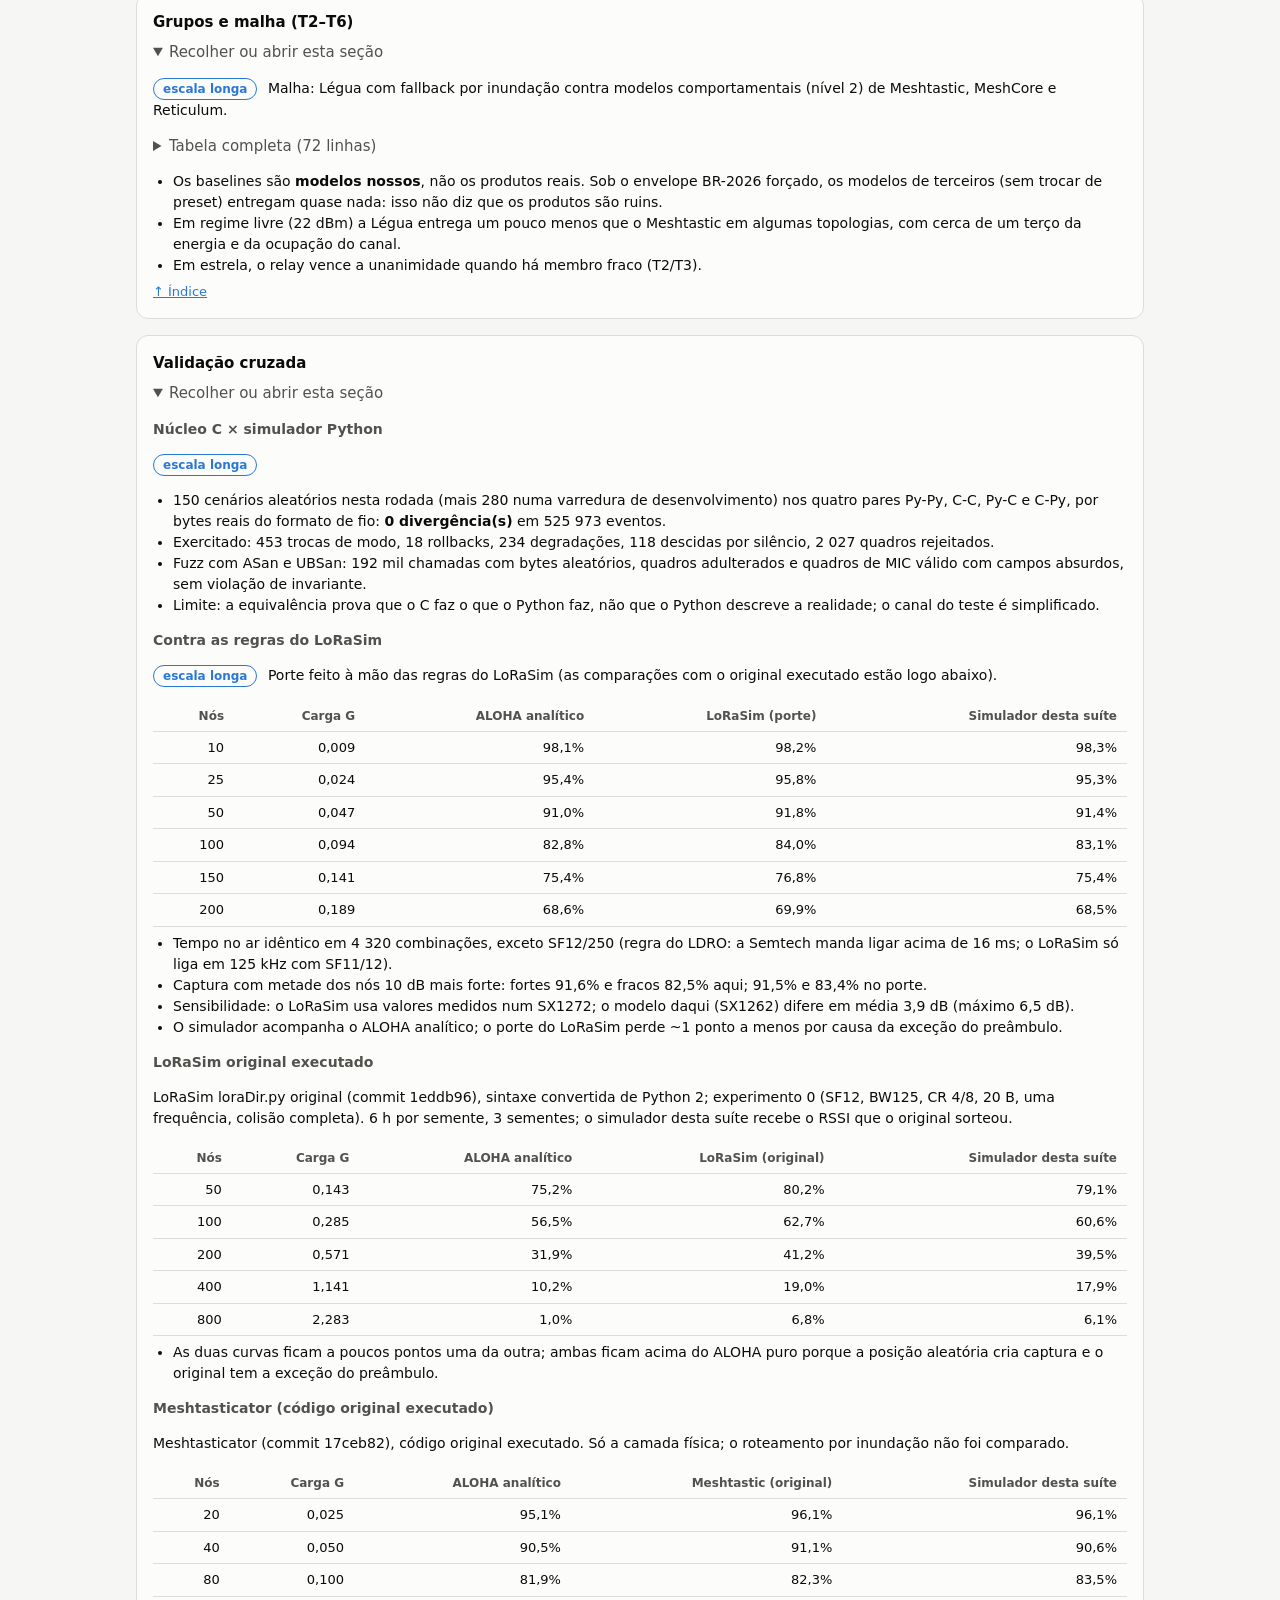
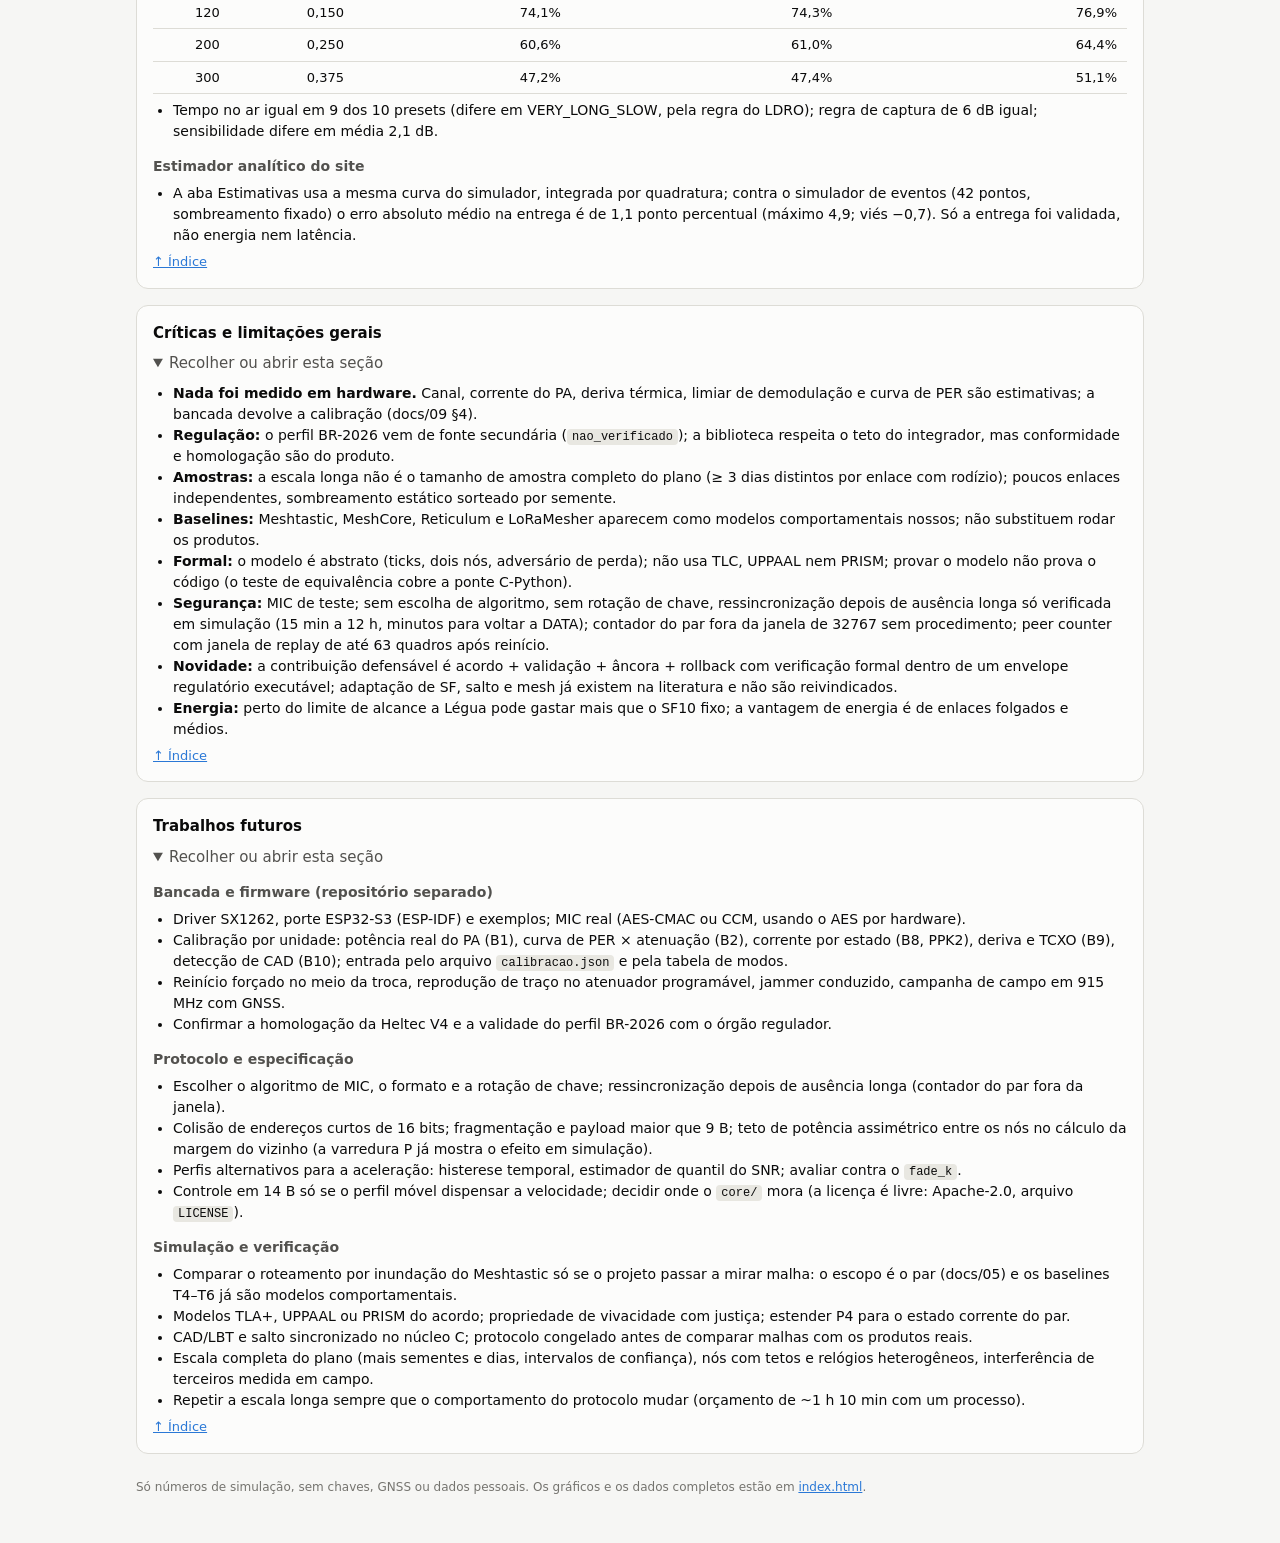
==== commit 4e292767: "Site: aba Estresses, siglas ao toque, consolidado recolhível, alvos de 44 px; propagação da incertez" ====
--- a/site/consolidado.html
+++ b/site/consolidado.html
@@ -27,8 +27,8 @@
       <p class="sub">Achados, discussões e trabalhos futuros · gerado em 2026-11-19 por <code>tools/build_consolidado.py</code></p>
     </div>
   </header>
-  <nav aria-label="Seções"><ol class="toc"><li><a href="#resumo">O que é a Légua e o que este trabalho mostra</a></li><li><a href="#potencia">Varredura da potência de TX (P)</a></li><li><a href="#tetos">Varredura de teto de TX em todos os cenários</a></li><li><a href="#sintonia">Sintonia da aceleração (F7)</a></li><li><a href="#longa">Longa duração (F6)</a></li><li><a href="#campo">Campo fixo (F1–F5)</a></li><li><a href="#mobilidade">Mobilidade (M1–M7)</a></li><li><a href="#acordo">Acordo e falhas (B3, B4)</a></li><li><a href="#formal">Verificação formal</a></li><li><a href="#seguranca">Segurança e regulação (B7, B11)</a></li><li><a href="#alcance">Alcance (B2)</a></li><li><a href="#malha">Grupos e malha (T2–T6)</a></li><li><a href="#validacao">Validação cruzada</a></li><li><a href="#criticas">Críticas e limitações gerais</a></li><li><a href="#futuro">Trabalhos futuros</a></li></ol></nav>
-  <section class="card" id="resumo"><h2>O que é a Légua e o que este trabalho mostra</h2>
+  <nav aria-label="Seções" id="indice"><ol class="toc"><li><a href="#resumo">O que é a Légua e o que este trabalho mostra</a></li><li><a href="#potencia">Varredura da potência de TX (P)</a></li><li><a href="#tetos">Varredura de teto de TX em todos os cenários</a></li><li><a href="#sintonia">Sintonia da aceleração (F7)</a></li><li><a href="#longa">Longa duração (F6)</a></li><li><a href="#campo">Campo fixo (F1–F5)</a></li><li><a href="#mobilidade">Mobilidade (M1–M7)</a></li><li><a href="#acordo">Acordo e falhas (B3, B4)</a></li><li><a href="#formal">Verificação formal</a></li><li><a href="#seguranca">Segurança e regulação (B7, B11)</a></li><li><a href="#alcance">Alcance (B2)</a></li><li><a href="#malha">Grupos e malha (T2–T6)</a></li><li><a href="#validacao">Validação cruzada</a></li><li><a href="#criticas">Críticas e limitações gerais</a></li><li><a href="#futuro">Trabalhos futuros</a></li></ol></nav>
+  <section class="card" id="resumo"><h2>O que é a Légua e o que este trabalho mostra</h2><details open><summary class="sem-impressao" style="cursor:pointer">Recolher ou abrir esta seção</summary>
 <p>A <b>Légua</b> é uma biblioteca LoRa ponto a ponto, sem LoRaWAN, para rádios Semtech SX12xx
 (referência: Heltec WiFi LoRa 32 V4, ESP32-S3 + SX1262, 915 MHz). Seu núcleo é um acordo negociado de modo de rádio
 entre os dois lados (PROPOSE, VOTE, COMMIT), troca em instante combinado, janela de validação, âncora em memória não
@@ -42,13 +42,13 @@
 vem de fonte secundária e está <b>nao_verificado</b>; nada aqui afirma conformidade ou homologação. Não há medição em
 hardware. Cada tabela indica a escala (rápida ou longa) de onde saiu.</div>
 <p>Escala longa: 5 sementes × 7 dias nos cenários de campo longo, 3000 negociações na injeção de falhas;
-97 min de CPU com um processo. Escala rápida: 2 sementes × 1 dia, ~5 min. Nenhum intervalo de
+117 min de CPU com um processo. Escala rápida: 2 sementes × 1 dia, ~5 min. Nenhum intervalo de
 confiança desta página é estreito o bastante para dispensar a bancada.</p>
-</section><section class="card" id="potencia"><h2>Varredura da potência de TX (P)</h2><p><span class="badge full">escala longa</span> Ambiente urbano residencial, 6 h por semente, 5 sementes; mesmas sementes de canal em todas as células. Cada célula: PDR · energia de TX por pacote entregue (corrente do PA estimada).</p><h3>Teto simétrico</h3><div class="tw"><table><thead><tr><th class="">Distância</th><th class="n">2 dBm</th><th class="n">8 dBm</th><th class="n">14 dBm</th><th class="n">20 dBm</th><th class="n">28 dBm</th></tr></thead><tbody><tr><td class="">1.0 km</td><td class="n">63,6% · 219 mJ</td><td class="n">86,1% · 131 mJ</td><td class="n">97,5% · 89 mJ</td><td class="n">99,2% · 128 mJ</td><td class="n">99,7% · 120 mJ</td></tr><tr><td class="">2.0 km</td><td class="n">5,4% · 831 mJ</td><td class="n">30,9% · 1 104 mJ</td><td class="n">67,0% · 306 mJ</td><td class="n">89,3% · 349 mJ</td><td class="n">98,2% · 1 575 mJ</td></tr><tr><td class="">3.0 km</td><td class="n">sem enlace</td><td class="n">4,3% · 1 425 mJ</td><td class="n">28,2% · 1 671 mJ</td><td class="n">64,9% · 784 mJ</td><td class="n">93,1% · 2 702 mJ</td></tr><tr><td class="">4.0 km</td><td class="n">sem enlace</td><td class="n">sem enlace</td><td class="n">7,8% · 24 191 mJ</td><td class="n">37,7% · 2 312 mJ</td><td class="n">77,0% · 4 394 mJ</td></tr></tbody></table></div><h3>Teto assimétrico (A em 28 dBm, B com o teto da coluna)</h3><div class="tw"><table><thead><tr><th class="">Distância</th><th class="n">B = 2 dBm</th><th class="n">B = 8 dBm</th><th class="n">B = 14 dBm</th><th class="n">B = 20 dBm</th><th class="n">B = 28 dBm</th></tr></thead><tbody><tr><td class="">1.0 km</td><td class="n">99,7% · 3 243 mJ</td><td class="n">99,2% · 1 829 mJ</td><td class="n">99,1% · 983 mJ</td><td class="n">99,2% · 299 mJ</td><td class="n">99,7% · 120 mJ</td></tr><tr><td class="">2.0 km</td><td class="n">48,6% · 7 209 mJ</td><td class="n">79,3% · 5 627 mJ</td><td class="n">99,3% · 3 027 mJ</td><td class="n">98,7% · 1 797 mJ</td><td class="n">98,2% · 1 575 mJ</td></tr><tr><td class="">3.0 km</td><td class="n">8,0% · 10 026 mJ</td><td class="n">30,4% · 7 440 mJ</td><td class="n">78,1% · 6 062 mJ</td><td class="n">93,4% · 3 331 mJ</td><td class="n">93,1% · 2 702 mJ</td></tr><tr><td class="">4.0 km</td><td class="n">sem enlace</td><td class="n">10,9% · 8 655 mJ</td><td class="n">49,4% · 8 538 mJ</td><td class="n">72,4% · 6 266 mJ</td><td class="n">77,0% · 4 394 mJ</td></tr></tbody></table></div><h3>Controle de potência ligado × desligado (28 dBm)</h3><div class="tw"><table><thead><tr><th class="">Distância</th><th class="n">Ligado</th><th class="n">Desligado</th></tr></thead><tbody><tr><td class="">1.0 km</td><td class="n">99,7% · 120 mJ</td><td class="n">99,5% · 167 mJ</td></tr><tr><td class="">2.0 km</td><td class="n">98,2% · 1 575 mJ</td><td class="n">98,6% · 1 698 mJ</td></tr><tr><td class="">3.0 km</td><td class="n">93,1% · 2 702 mJ</td><td class="n">92,9% · 2 717 mJ</td></tr><tr><td class="">4.0 km</td><td class="n">77,0% · 4 394 mJ</td><td class="n">77,1% · 4 394 mJ</td></tr></tbody></table></div><ul><li>Cada distância tem um teto mínimo para fechar o enlace; abaixo dele o PDR cai a zero em vez de degradar devagar, porque o modo mais robusto da tabela já está no limite.</li><li>Em enlace curto o teto mais alto não é o mais barato: o modelo de corrente do PA faz a energia por pacote ter mínimo em teto intermediário. A posição desse mínimo depende da curva de corrente, que só a bancada mede.</li><li>Um nó de teto baixo mantém o PDR (o outro lado compensa) mas arrasta o par para modos lentos e a energia por pacote sobe muito; o tráfego aqui vai só de A para B.</li><li>O controle de potência quase não muda o PDR e a energia varia pouco nos dois sentidos; seu ganho é pequeno com este modelo de corrente.</li></ul></section><section class="card" id="tetos"><h2>Varredura de teto de TX em todos os cenários</h2><div class="tw"><table><thead><tr><th class="">Cenário</th><th class="n">8 dBm</th><th class="n">14 dBm</th><th class="n">20 dBm</th><th class="n">28 dBm</th></tr></thead><tbody><tr><td class="">B6 (2 células, 2 comparáveis em energia)</td><td class="n">26,6% · 242 mJ</td><td class="n">51,0% · 177 mJ</td><td class="n">69,3% · 282 mJ</td><td class="n">77,6% · 1 556 mJ</td></tr><tr><td class="">F · Légua (24 células, 18 comparáveis em energia)</td><td class="n">43,2% · 193 mJ</td><td class="n">58,1% · 136 mJ</td><td class="n">73,8% · 178 mJ</td><td class="n">91,0% · 420 mJ</td></tr><tr><td class="">F · modos fixos (72 células, 47 comparáveis em energia)</td><td class="n">37,6% · 123 mJ</td><td class="n">51,6% · 110 mJ</td><td class="n">66,9% · 223 mJ</td><td class="n">85,9% · 2 073 mJ</td></tr><tr><td class="">F6 · Légua (2 células, 2 comparáveis em energia)</td><td class="n">70,9% · 617 mJ</td><td class="n">86,3% · 437 mJ</td><td class="n">95,3% · 593 mJ</td><td class="n">98,4% · 2 760 mJ</td></tr><tr><td class="">F6 · modos fixos (2 células, 2 comparáveis em energia)</td><td class="n">70,9% · 477 mJ</td><td class="n">86,7% · 331 mJ</td><td class="n">95,8% · 562 mJ</td><td class="n">99,1% · 4 522 mJ</td></tr><tr><td class="">F7 · Légua (10 células, 10 comparáveis em energia)</td><td class="n">20,7% · 9 637 mJ</td><td class="n">49,1% · 876 mJ</td><td class="n">74,7% · 966 mJ</td><td class="n">95,3% · 4 918 mJ</td></tr><tr><td class="">F7 · modos fixos (2 células, 2 comparáveis em energia)</td><td class="n">20,6% · 8 180 mJ</td><td class="n">49,3% · 685 mJ</td><td class="n">75,0% · 740 mJ</td><td class="n">95,6% · 4 612 mJ</td></tr><tr><td class="">M · Légua (20 células, 20 comparáveis em energia)</td><td class="n">62,1% · 137 mJ</td><td class="n">74,9% · 131 mJ</td><td class="n">84,6% · 240 mJ</td><td class="n">92,9% · 2 078 mJ</td></tr><tr><td class="">M · modos fixos (30 células, 30 comparáveis em energia)</td><td class="n">59,6% · 89 mJ</td><td class="n">74,1% · 103 mJ</td><td class="n">85,9% · 224 mJ</td><td class="n">96,0% · 2 077 mJ</td></tr><tr><td class="">T23 (9 células, 9 comparáveis em energia)</td><td class="n">58,0% · 452 mJ</td><td class="n">79,3% · 321 mJ</td><td class="n">90,6% · 407 mJ</td><td class="n">97,8% · 826 mJ</td></tr></tbody></table></div><p>Sem diferença entre os tetos: B2, B3, B4, B5, B7, B11, T456 (cenários de bancada com teto próprio, ou modelos de terceiros com potência própria).</p><ul><li>Tetos menores deslocam o alcance dos enlaces: as células mais distantes caem a zero, e a média de PDR mistura enlaces mortos com saudáveis; a tabela por célula está na aba Teto × cenários do site.</li><li>Os cenários de bancada (B*) já têm tetos fixos de 0 e 10 dBm e mudam pouco; a distância dos cenários de campo não foi reescalada para cada teto.</li><li>A corrente do PA é estimada; onde o teto menor gasta menos energia depende da curva real, que só a bancada mede.</li></ul></section><section class="card" id="sintonia"><h2>Sintonia da aceleração (F7)</h2><p><span class="badge full">escala longa</span> Dois enlaces marginais, mesmas sementes de canal para todas as variantes.</p><h3>urbano denso 1 km</h3><div class="tw"><table><thead><tr><th class="">Variante</th><th class="n">PDR</th><th class="n">mJ/pacote</th><th class="n">Quedas ao base</th><th class="n">Trocas/h</th><th class="n">Desacordo (s/h)</th></tr></thead><tbody><tr><td class="">Fixo SF10/125 salto (base)</td><td class="n">0,969</td><td class="n">4 612</td><td class="n">0</td><td class="n">0,00</td><td class="n">0,0</td></tr><tr><td class="">Légua atual (margem 8 dB)</td><td class="n">0,957</td><td class="n">3 009</td><td class="n">1 754</td><td class="n">2,94</td><td class="n">59,2</td></tr><tr><td class="">Légua margem 14 dB</td><td class="n">0,965</td><td class="n">4 022</td><td class="n">852</td><td class="n">1,20</td><td class="n">23,1</td></tr><tr><td class="">Légua fade_k 1</td><td class="n">0,963</td><td class="n">3 788</td><td class="n">1 119</td><td class="n">1,58</td><td class="n">31,2</td></tr><tr><td class="">Légua fade_k 2</td><td class="n">0,966</td><td class="n">4 527</td><td class="n">774</td><td class="n">1,02</td><td class="n">20,2</td></tr><tr><td class="">Légua fade_k 3</td><td class="n">0,967</td><td class="n">5 372</td><td class="n">500</td><td class="n">0,64</td><td class="n">13,6</td></tr></tbody></table></div><h3>urbano residencial 3 km</h3><div class="tw"><table><thead><tr><th class="">Variante</th><th class="n">PDR</th><th class="n">mJ/pacote</th><th class="n">Quedas ao base</th><th class="n">Trocas/h</th><th class="n">Desacordo (s/h)</th></tr></thead><tbody><tr><td class="">Fixo SF10/125 salto (base)</td><td class="n">0,944</td><td class="n">4 405</td><td class="n">0</td><td class="n">0,00</td><td class="n">0,0</td></tr><tr><td class="">Légua atual (margem 8 dB)</td><td class="n">0,941</td><td class="n">4 162</td><td class="n">613</td><td class="n">0,89</td><td class="n">16,1</td></tr><tr><td class="">Légua margem 14 dB</td><td class="n">0,943</td><td class="n">5 747</td><td class="n">316</td><td class="n">0,40</td><td class="n">7,6</td></tr><tr><td class="">Légua fade_k 1</td><td class="n">0,943</td><td class="n">4 918</td><td class="n">496</td><td class="n">0,68</td><td class="n">12,0</td></tr><tr><td class="">Légua fade_k 2</td><td class="n">0,943</td><td class="n">5 898</td><td class="n">316</td><td class="n">0,40</td><td class="n">7,2</td></tr><tr><td class="">Légua fade_k 3</td><td class="n">0,944</td><td class="n">6 289</td><td class="n">74</td><td class="n">0,09</td><td class="n">1,7</td></tr></tbody></table></div><h3>Discussão</h3><ul><li>No urbano denso 1 km, a Légua com margem de aceleração de 8 dB gasta -35% de energia em relação ao SF10/125 fixo, com PDR 0,957 contra 0,969, mas oscila (1 754 quedas ao modo base).</li><li>A margem proporcional ao desvio do SNR (<code>fade_k</code> = 3) estabiliza o enlace, mas a energia vai a 16% do fixo: <b>estabilidade e energia são um compromisso</b>, não há ganho gratuito.</li><li>Por isso existem três perfis nomeados (<code>padrao</code>, <code>estavel</code>, <code>cauteloso</code>), iguais no simulador e no núcleo C; o integrador escolhe por instalação.</li><li>A escala rápida chegou a sugerir empate de energia onde a longa mostrou diferença grande: conclusões de parâmetro só valem depois da longa.</li></ul></section><section class="card" id="longa"><h2>Longa duração (F6)</h2><p><span class="badge full">escala longa</span> Longa duração, variação diurna e eventos.</p><div class="tw"><table><thead><tr><th class="">Enlace</th><th class="">Configuração</th><th class="n">PDR</th><th class="n">mJ/pacote</th><th class="n">Quedas ao base</th></tr></thead><tbody><tr><td class="">urbano denso 1 km</td><td class="">Fixo SF10/125 salto (base)</td><td class="n">0,982</td><td class="n">4 522</td><td class="n">0</td></tr><tr><td class="">urbano denso 1 km</td><td class="">Légua perfil fixo</td><td class="n">0,969</td><td class="n">2 760</td><td class="n">1 104</td></tr><tr><td class="">rural aberto 8 km</td><td class="">Fixo SF10/125 salto (base)</td><td class="n">1,000</td><td class="n">3 847</td><td class="n">0</td></tr><tr><td class="">rural aberto 8 km</td><td class="">Légua perfil fixo</td><td class="n">1,000</td><td class="n">145</td><td class="n">0</td></tr></tbody></table></div><ul><li>Em enlace folgado (rural, 8 km) a economia de energia é muito grande com entrega praticamente igual: é o caso de uso natural da adaptação.</li><li>Em enlace marginal urbano a adaptação economiza energia, mas oscila: o ponto fraco já conhecido, que o F7 explora.</li><li>Poucas sementes: sem intervalo de confiança útil por célula.</li></ul></section><section class="card" id="campo"><h2>Campo fixo (F1–F5)</h2><p><span class="badge full">escala longa</span> Energia mediana por pacote entregue, Légua contra o modo base fixo (SF10/125 com salto).</p><div class="tw"><table><thead><tr><th class="">Cenário</th><th class="">Distância</th><th class="n">PDR base</th><th class="n">mJ base</th><th class="n">PDR Légua</th><th class="n">mJ Légua</th></tr></thead><tbody><tr><td class="">F1 urbano denso</td><td class="">0.3 km</td><td class="n">0,999</td><td class="n">2 394</td><td class="n">0,992</td><td class="n">114</td></tr><tr><td class="">F1 urbano denso</td><td class="">0.6 km</td><td class="n">0,987</td><td class="n">2 423</td><td class="n">0,973</td><td class="n">813</td></tr><tr><td class="">F1 urbano denso</td><td class="">1.0 km</td><td class="n">0,968</td><td class="n">2 623</td><td class="n">0,945</td><td class="n">2 194</td></tr><tr><td class="">F1 urbano denso</td><td class="">1.5 km</td><td class="n">0,865</td><td class="n">3 377</td><td class="n">0,849</td><td class="n">3 719</td></tr><tr><td class="">F1 urbano denso</td><td class="">2.0 km</td><td class="n">0,730</td><td class="n">4 888</td><td class="n">0,721</td><td class="n">5 573</td></tr><tr><td class="">F1 urbano denso</td><td class="">3.0 km</td><td class="n">0,411</td><td class="n">14 306</td><td class="n">0,409</td><td class="n">16 782</td></tr><tr><td class="">F2 urbano residencial</td><td class="">1.0 km</td><td class="n">1,000</td><td class="n">2 236</td><td class="n">0,997</td><td class="n">120</td></tr><tr><td class="">F2 urbano residencial</td><td class="">2.0 km</td><td class="n">0,995</td><td class="n">2 274</td><td class="n">0,983</td><td class="n">1 575</td></tr><tr><td class="">F2 urbano residencial</td><td class="">3.0 km</td><td class="n">0,939</td><td class="n">2 762</td><td class="n">0,931</td><td class="n">2 702</td></tr><tr><td class="">F2 urbano residencial</td><td class="">4.0 km</td><td class="n">0,776</td><td class="n">3 984</td><td class="n">0,770</td><td class="n">4 394</td></tr><tr><td class="">F2 urbano residencial</td><td class="">5.0 km</td><td class="n">0,641</td><td class="n">6 373</td><td class="n">0,645</td><td class="n">7 438</td></tr><tr><td class="">F3 indoor-outdoor</td><td class="">0.2 km</td><td class="n">1,000</td><td class="n">2 214</td><td class="n">1,000</td><td class="n">75</td></tr><tr><td class="">F3 indoor-outdoor</td><td class="">0.5 km</td><td class="n">1,000</td><td class="n">2 250</td><td class="n">0,994</td><td class="n">420</td></tr><tr><td class="">F3 indoor-outdoor</td><td class="">1.0 km</td><td class="n">0,974</td><td class="n">2 466</td><td class="n">0,957</td><td class="n">2 074</td></tr><tr><td class="">F4 rural aberto (mastro 8 m)</td><td class="">3 km</td><td class="n">1,000</td><td class="n">2 081</td><td class="n">1,000</td><td class="n">47</td></tr><tr><td class="">F4 rural aberto (mastro 8 m)</td><td class="">8 km</td><td class="n">1,000</td><td class="n">2 081</td><td class="n">1,000</td><td class="n">90</td></tr><tr><td class="">F4 rural aberto (mastro 8 m)</td><td class="">14 km</td><td class="n">1,000</td><td class="n">2 081</td><td class="n">0,999</td><td class="n">615</td></tr><tr><td class="">F4 rural aberto (mastro 8 m)</td><td class="">20 km</td><td class="n">0,996</td><td class="n">2 123</td><td class="n">0,996</td><td class="n">2 084</td></tr><tr><td class="">F4 rural aberto (mastro 8 m)</td><td class="">26 km</td><td class="n">0,839</td><td class="n">3 238</td><td class="n">0,837</td><td class="n">3 361</td></tr><tr><td class="">F5 rural com relevo/mata</td><td class="">1 km</td><td class="n">1,000</td><td class="n">2 072</td><td class="n">1,000</td><td class="n">46</td></tr><tr><td class="">F5 rural com relevo/mata</td><td class="">2 km</td><td class="n">1,000</td><td class="n">2 072</td><td class="n">1,000</td><td class="n">49</td></tr><tr><td class="">F5 rural com relevo/mata</td><td class="">4 km</td><td class="n">1,000</td><td class="n">2 073</td><td class="n">0,999</td><td class="n">82</td></tr><tr><td class="">F5 rural com relevo/mata</td><td class="">6 km</td><td class="n">0,997</td><td class="n">2 073</td><td class="n">0,995</td><td class="n">257</td></tr><tr><td class="">F5 rural com relevo/mata</td><td class="">8 km</td><td class="n">0,862</td><td class="n">2 080</td><td class="n">0,857</td><td class="n">1 148</td></tr></tbody></table></div><ul><li>Rural e curtas distâncias urbanas: ganhos grandes de energia com a mesma entrega.</li><li>No limite de alcance a Légua acompanha o modo base (não há para onde acelerar).</li><li>Na zona intermediária urbana a Légua pode ficar poucos pontos abaixo do base em PDR e, perto do limite, gastar mais que ele.</li></ul></section><section class="card" id="mobilidade"><h2>Mobilidade (M1–M7)</h2><p><span class="badge full">escala longa</span> Trajetórias com LoS/NLoS, Doppler e deriva.</p><div class="tw"><table><thead><tr><th class="">Cenário</th><th class="">Velocidade</th><th class="">Configuração</th><th class="n">PDR</th><th class="n">mJ/pacote</th><th class="n">PDR base fixo</th><th class="n">mJ base fixo</th></tr></thead><tbody><tr><td class="">M1 pedestre urbano</td><td class="">5 km/h</td><td class="">Légua perfil fixo</td><td class="n">0,792</td><td class="n">1 859</td><td class="n">0,953</td><td class="n">2 392</td></tr><tr><td class="">M1 pedestre urbano</td><td class="">5 km/h</td><td class="">Légua perfil móvel</td><td class="n">0,915</td><td class="n">2 060</td><td class="n">0,953</td><td class="n">2 392</td></tr><tr><td class="">M1 pedestre rural</td><td class="">5 km/h</td><td class="">Légua perfil fixo</td><td class="n">0,982</td><td class="n">87</td><td class="n">1,000</td><td class="n">2 079</td></tr><tr><td class="">M1 pedestre rural</td><td class="">5 km/h</td><td class="">Légua perfil móvel</td><td class="n">0,989</td><td class="n">81</td><td class="n">1,000</td><td class="n">2 079</td></tr><tr><td class="">M2 bicicleta urbana</td><td class="">18 km/h</td><td class="">Légua perfil fixo</td><td class="n">0,726</td><td class="n">2 251</td><td class="n">0,881</td><td class="n">2 495</td></tr><tr><td class="">M2 bicicleta urbana</td><td class="">18 km/h</td><td class="">Légua perfil móvel</td><td class="n">0,884</td><td class="n">2 501</td><td class="n">0,881</td><td class="n">2 495</td></tr><tr><td class="">M3 carro urbano NLoS</td><td class="">40 km/h</td><td class="">Légua perfil fixo</td><td class="n">0,673</td><td class="n">2 648</td><td class="n">0,842</td><td class="n">2 799</td></tr><tr><td class="">M3 carro urbano NLoS</td><td class="">40 km/h</td><td class="">Légua perfil móvel</td><td class="n">0,838</td><td class="n">2 808</td><td class="n">0,842</td><td class="n">2 799</td></tr><tr><td class="">M4 carro rodovia</td><td class="">100 km/h</td><td class="">Légua perfil fixo</td><td class="n">0,962</td><td class="n">390</td><td class="n">1,000</td><td class="n">2 084</td></tr><tr><td class="">M4 carro rodovia</td><td class="">100 km/h</td><td class="">Légua perfil móvel</td><td class="n">0,999</td><td class="n">2 085</td><td class="n">1,000</td><td class="n">2 084</td></tr><tr><td class="">M5 passagem cruzada</td><td class="">2 x 72 km/h</td><td class="">Légua perfil fixo</td><td class="n">0,921</td><td class="n">1 248</td><td class="n">0,990</td><td class="n">2 129</td></tr><tr><td class="">M5 passagem cruzada</td><td class="">2 x 72 km/h</td><td class="">Légua perfil móvel</td><td class="n">0,987</td><td class="n">2 127</td><td class="n">0,990</td><td class="n">2 129</td></tr><tr><td class="">M6 drone urbano 30m</td><td class="">10 m/s a 30 m</td><td class="">Légua perfil fixo</td><td class="n">0,940</td><td class="n">116</td><td class="n">1,000</td><td class="n">2 225</td></tr><tr><td class="">M6 drone urbano 30m</td><td class="">10 m/s a 30 m</td><td class="">Légua perfil móvel</td><td class="n">0,999</td><td class="n">2 227</td><td class="n">1,000</td><td class="n">2 225</td></tr><tr><td class="">M6 drone urbano 120m</td><td class="">10 m/s a 120 m</td><td class="">Légua perfil fixo</td><td class="n">0,999</td><td class="n">64</td><td class="n">1,000</td><td class="n">2 220</td></tr><tr><td class="">M6 drone urbano 120m</td><td class="">10 m/s a 120 m</td><td class="">Légua perfil móvel</td><td class="n">0,999</td><td class="n">2 222</td><td class="n">1,000</td><td class="n">2 220</td></tr><tr><td class="">M6 drone rural 60m</td><td class="">10 m/s a 60 m</td><td class="">Légua perfil fixo</td><td class="n">0,999</td><td class="n">42</td><td class="n">1,000</td><td class="n">2 077</td></tr><tr><td class="">M6 drone rural 60m</td><td class="">10 m/s a 60 m</td><td class="">Légua perfil móvel</td><td class="n">0,999</td><td class="n">2 078</td><td class="n">1,000</td><td class="n">2 077</td></tr><tr><td class="">M7 gado</td><td class="">pastejo</td><td class="">Légua perfil fixo</td><td class="n">0,991</td><td class="n">1 669</td><td class="n">1,000</td><td class="n">3 958</td></tr><tr><td class="">M7 gado</td><td class="">pastejo</td><td class="">Légua perfil móvel</td><td class="n">0,979</td><td class="n">2 422</td><td class="n">1,000</td><td class="n">3 958</td></tr></tbody></table></div><ul><li>O perfil móvel congela a aceleração acima de 2 m/s e fica perto do base fixo em confiabilidade.</li><li>O perfil fixo troca entrega por energia em movimento urbano; em pedestre ou drone rural entrega bem com pouca energia.</li><li>O Doppler e a deriva térmica são aplicados pelo simulador; com cristal comum (sem TCXO) alguns modos falham a potências altas (B9).</li></ul></section><section class="card" id="acordo"><h2>Acordo e falhas (B3, B4)</h2><p><span class="badge full">escala longa</span> Injeção de falhas: perda por tipo de mensagem, reinícios, relógio fora de sincronia, âncora no COMMIT.</p><div class="tw"><table><thead><tr><th class="">Caso</th><th class="n">Negociações</th><th class="n">Rollbacks</th><th class="n">Reinícios</th><th class="n">Desacordo permanente</th><th class="n">Maior episódio (s)</th></tr></thead><tbody><tr><td class="">perdas_controle_30%</td><td class="n">3 018</td><td class="n">516</td><td class="n">0</td><td class="n">0</td><td class="n">44,8</td></tr><tr><td class="">perdas_+_reboots</td><td class="n">3 058</td><td class="n">343</td><td class="n">229</td><td class="n">0</td><td class="n">1 335,3</td></tr><tr><td class="">perdas_+_reboots_+_relogio</td><td class="n">3 018</td><td class="n">385</td><td class="n">228</td><td class="n">0</td><td class="n">735,7</td></tr><tr><td class="">ancora_gravada_no_commit</td><td class="n">3 057</td><td class="n">331</td><td class="n">231</td><td class="n">0</td><td class="n">887,2</td></tr></tbody></table></div><ul><li>12 151 negociações no total, 1 575 rollbacks e <b>0 desacordos permanentes</b>: toda divergência se resolve.</li><li>O rollback não é falha do protocolo: é o mecanismo que protege o par quando a troca não valida; a taxa sobe com a perda do controle.</li><li>O custo do plano de controle (B3) é pequeno: o controle de 16 B leva 330 ms no SF10/125 e a negociação gasta poucos mJ.</li></ul></section><section class="card" id="formal"><h2>Verificação formal</h2><p><span class="badge full">escala longa</span> Verificação exaustiva de um modelo abstrato (dois nós, perdas adversárias).</p><div class="tw"><table><thead><tr><th class="">Variante</th><th class="n">Estados</th><th class="">P1 sem desacordo permanente</th><th class="n">P2 maior desacordo (ticks)</th><th class="">P3 recuperação possível</th><th class="">P4 âncora confirmada pelo par</th></tr></thead><tbody><tr><td class="">referência</td><td class="n">179 393</td><td class="">vale</td><td class="n">38</td><td class="">vale</td><td class="">vale</td></tr><tr><td class="">sem descida por silêncio</td><td class="n">19 880</td><td class=""><b>viola</b></td><td class="n">–</td><td class=""><b>viola</b></td><td class="">vale</td></tr><tr><td class="">sem validação</td><td class="n">51 538</td><td class="">vale</td><td class="n">33</td><td class="">vale</td><td class=""><b>viola</b></td></tr><tr><td class="">âncora no COMMIT</td><td class="n">168 558</td><td class="">vale</td><td class="n">38</td><td class="">vale</td><td class=""><b>viola</b></td></tr><tr><td class="">dois reboots</td><td class="n">457 383</td><td class="">vale</td><td class="n">60</td><td class="">vale</td><td class="">vale</td></tr><tr><td class="">teto assimétrico (B nunca aceita)</td><td class="n">2 090</td><td class="">vale</td><td class="n">0</td><td class=""><b>viola</b></td><td class="">vale</td></tr></tbody></table></div><ul><li>A descida por silêncio é indispensável: sem ela P1 e P3 caem, com contraexemplo executável (A em DATA, B no base, para sempre).</li><li>P1 e P3 continuam valendo sem a validação e com a âncora no COMMIT. <b>Só P4</b> (toda âncora gravada é de um modo em que o par já esteve) separa esses mecanismos: vale na referência e falha nas duas ablações.</li><li>Crítica: P4 usa um histórico fantasma e não garante que o par ainda aceite o modo (Dois Generais); e o maior desacordo transitório é menor sem a validação, porque o modelo não captura o ganho de voltar ao modo anterior em vez de cair ao base.</li></ul></section><section class="card" id="seguranca"><h2>Segurança e regulação (B7, B11)</h2><p><span class="badge full">escala longa</span></p><div class="tw"><table><thead><tr><th class="">Caso</th><th class="n">PDR</th><th class="n">Rollbacks</th><th class="n">Alarmes</th><th class="n">Rejeitados</th><th class="n">mJ/pacote</th></tr></thead><tbody><tr><td class="">sem ataque</td><td class="n">1,000</td><td class="n">0</td><td class="n">0</td><td class="n">0</td><td class="n">3,3</td></tr><tr><td class="">replay e forjado</td><td class="n">1,000</td><td class="n">0</td><td class="n">0</td><td class="n">2 878</td><td class="n">3,3</td></tr><tr><td class="">forjado desde o inicio</td><td class="n">1,000</td><td class="n">0</td><td class="n">0</td><td class="n">4 320</td><td class="n">3,3</td></tr><tr><td class="">jammer reativo validacao</td><td class="n">0,977</td><td class="n">96</td><td class="n">32</td><td class="n">0</td><td class="n">88,0</td></tr><tr><td class="">jammer sem alarme</td><td class="n">0,959</td><td class="n">182</td><td class="n">0</td><td class="n">0</td><td class="n">92,1</td></tr></tbody></table></div><ul><li>Replay e quadros forjados são rejeitados sem efeito (contador anti-replay e MIC).</li><li>O jammer reativo na janela de validação é o caso caro em energia; o alarme de rollbacks repetidos corta os rollbacks pela metade.</li><li>O MIC de teste do repositório (FNV) <b>não é segurança</b>; o algoritmo real (AES-CMAC ou CCM truncado a 4 B) ainda não foi escolhido.</li></ul><h3>Regulação (modelo BR-2026, nao_verificado)</h3><p><span class="badge full">escala longa</span></p><div class="tw"><table><thead><tr><th class="">Configuração</th><th class="">Sem violações no modelo</th><th class="n">TX</th><th class="n">Pior ocupação (s)</th><th class="n">Canais</th></tr></thead><tbody><tr><td class="">Légua (perfil BR-2026)</td><td class="">sim</td><td class="n">11 736</td><td class="n">0,330</td><td class="n">6</td></tr><tr><td class="">Fixo SF10/125 com salto</td><td class="">sim</td><td class="n">11 618</td><td class="n">0,371</td><td class="n">35</td></tr><tr><td class="">Fixo SF12/500 digital</td><td class="">sim</td><td class="n">11 655</td><td class="n">0,000</td><td class="n">0</td></tr><tr><td class="">LongFast fixo 22 dBm (estilo Meshtastic)</td><td class=""><b>não</b></td><td class="n">1 440</td><td class="n">0,000</td><td class="n">0</td></tr><tr><td class="">LongFast tratado como salto com 1 canal</td><td class=""><b>não</b></td><td class="n">1 440</td><td class="n">0,412</td><td class="n">1</td></tr></tbody></table></div><p>“Sem violações no modelo” não é conformidade: o perfil vem de fonte secundária e precisa de confirmação com o órgão regulador.</p></section><section class="card" id="alcance"><h2>Alcance (B2)</h2><p><span class="badge full">escala longa</span> Perda de percurso máxima para 90% e 50% de entrega (modelo de PER).</p><div class="tw"><table><thead><tr><th class="">Modo</th><th class="n">ToA 24 B (ms)</th><th class="n">Perda máx. a 90% (dB)</th><th class="n">Perda máx. a 50% (dB)</th></tr></thead><tbody><tr><td class="">SF7/125/FH</td><td class="n">61,7</td><td class="n">122,1</td><td class="n">123,0</td></tr><tr><td class="">SF9/125/FH</td><td class="n">205,8</td><td class="n">127,1</td><td class="n">127,8</td></tr><tr><td class="">SF9/125/CR48/FH</td><td class="n">279,6</td><td class="n">128,1</td><td class="n">128,8</td></tr><tr><td class="">SF10/125/FH</td><td class="n">370,7</td><td class="n">129,6</td><td class="n">130,3</td></tr><tr><td class="">SF11/250/FH</td><td class="n">370,7</td><td class="n">129,1</td><td class="n">129,7</td></tr><tr><td class="">SF12/500</td><td class="n">329,7</td><td class="n">128,6</td><td class="n">129,5</td></tr></tbody></table></div><ul><li>A curva indica onde medir na bancada (degraus de 1 dB em torno do limiar).</li><li>O limiar de demodulação e a inclinação são estimativas: a calibração por unidade (B1, B2) vem da bancada.</li></ul></section><section class="card" id="malha"><h2>Grupos e malha (T2–T6)</h2><p><span class="badge full">escala longa</span> Malha: Légua com fallback por inundação contra modelos comportamentais (nível 2) de Meshtastic, MeshCore e Reticulum.</p><details><summary>Tabela completa (72 linhas)</summary><div class="tw"><table><thead><tr><th class="">Ambiente</th><th class="">Topologia</th><th class="">Protocolo e regime</th><th class="n">PDR</th><th class="n">mJ/pacote</th><th class="n">Ocupação (%)</th></tr></thead><tbody><tr><td class="">urbano_residencial</td><td class="">T4 linha 6 nós</td><td class="">meshtastic (sem regra (22 dBm))</td><td class="n">0,274</td><td class="n">4 956</td><td class="n">14,6</td></tr><tr><td class="">urbano_residencial</td><td class="">T4 linha 6 nós</td><td class="">meshcore (sem regra (22 dBm))</td><td class="n">0,080</td><td class="n">4 673</td><td class="n">4,0</td></tr><tr><td class="">urbano_residencial</td><td class="">T4 linha 6 nós</td><td class="">reticulum (sem regra (22 dBm))</td><td class="n">0,068</td><td class="n">1 484</td><td class="n">1,1</td></tr><tr><td class="">urbano_residencial</td><td class="">T4 linha 6 nós</td><td class="">loramesher (sem regra (22 dBm))</td><td class="n">0,000</td><td class="n">–</td><td class="n">0,2</td></tr><tr><td class="">urbano_residencial</td><td class="">T4 linha 6 nós</td><td class="">legua (sem regra (22 dBm))</td><td class="n">0,581</td><td class="n">1 421</td><td class="n">8,8</td></tr><tr><td class="">urbano_residencial</td><td class="">T4 linha 6 nós</td><td class="">legua+ff (sem regra (22 dBm))</td><td class="n">0,558</td><td class="n">2 180</td><td class="n">13,0</td></tr><tr><td class="">urbano_residencial</td><td class="">T4 linha 6 nós</td><td class="">meshtastic (BR-2026)</td><td class="n">0,000</td><td class="n">–</td><td class="n">6,3</td></tr><tr><td class="">urbano_residencial</td><td class="">T4 linha 6 nós</td><td class="">meshcore (BR-2026)</td><td class="n">0,000</td><td class="n">–</td><td class="n">1,0</td></tr><tr><td class="">urbano_residencial</td><td class="">T4 linha 6 nós</td><td class="">reticulum (BR-2026)</td><td class="n">0,000</td><td class="n">–</td><td class="n">0,1</td></tr><tr><td class="">urbano_residencial</td><td class="">T4 linha 6 nós</td><td class="">loramesher (BR-2026)</td><td class="n">0,000</td><td class="n">–</td><td class="n">0,2</td></tr><tr><td class="">urbano_residencial</td><td class="">T4 linha 6 nós</td><td class="">legua (BR-2026)</td><td class="n">0,669</td><td class="n">9 120</td><td class="n">8,1</td></tr><tr><td class="">urbano_residencial</td><td class="">T4 linha 6 nós</td><td class="">legua+ff (BR-2026)</td><td class="n">0,938</td><td class="n">5 948</td><td class="n">7,4</td></tr><tr><td class="">urbano_residencial</td><td class="">T5 malha 14 nós</td><td class="">meshtastic (sem regra (22 dBm))</td><td class="n">0,986</td><td class="n">908</td><td class="n">24,9</td></tr><tr><td class="">urbano_residencial</td><td class="">T5 malha 14 nós</td><td class="">meshcore (sem regra (22 dBm))</td><td class="n">0,927</td><td class="n">375</td><td class="n">9,7</td></tr><tr><td class="">urbano_residencial</td><td class="">T5 malha 14 nós</td><td class="">reticulum (sem regra (22 dBm))</td><td class="n">0,754</td><td class="n">257</td><td class="n">5,4</td></tr><tr><td class="">urbano_residencial</td><td class="">T5 malha 14 nós</td><td class="">loramesher (sem regra (22 dBm))</td><td class="n">0,833</td><td class="n">122</td><td class="n">2,8</td></tr><tr><td class="">urbano_residencial</td><td class="">T5 malha 14 nós</td><td class="">legua (sem regra (22 dBm))</td><td class="n">0,972</td><td class="n">306</td><td class="n">8,3</td></tr><tr><td class="">urbano_residencial</td><td class="">T5 malha 14 nós</td><td class="">legua+ff (sem regra (22 dBm))</td><td class="n">0,989</td><td class="n">321</td><td class="n">8,8</td></tr><tr><td class="">urbano_residencial</td><td class="">T5 malha 14 nós</td><td class="">meshtastic (BR-2026)</td><td class="n">0,026</td><td class="n">3 639</td><td class="n">14,2</td></tr><tr><td class="">urbano_residencial</td><td class="">T5 malha 14 nós</td><td class="">meshcore (BR-2026)</td><td class="n">0,003</td><td class="n">5 675</td><td class="n">2,5</td></tr><tr><td class="">urbano_residencial</td><td class="">T5 malha 14 nós</td><td class="">reticulum (BR-2026)</td><td class="n">0,000</td><td class="n">–</td><td class="n">0,2</td></tr><tr><td class="">urbano_residencial</td><td class="">T5 malha 14 nós</td><td class="">loramesher (BR-2026)</td><td class="n">0,000</td><td class="n">–</td><td class="n">0,5</td></tr><tr><td class="">urbano_residencial</td><td class="">T5 malha 14 nós</td><td class="">legua (BR-2026)</td><td class="n">0,995</td><td class="n">2 031</td><td class="n">7,0</td></tr><tr><td class="">urbano_residencial</td><td class="">T5 malha 14 nós</td><td class="">legua+ff (BR-2026)</td><td class="n">1,000</td><td class="n">2 028</td><td class="n">7,0</td></tr><tr><td class="">urbano_residencial</td><td class="">T6 malha com 2 móveis</td><td class="">meshtastic (sem regra (22 dBm))</td><td class="n">0,994</td><td class="n">971</td><td class="n">26,9</td></tr><tr><td class="">urbano_residencial</td><td class="">T6 malha com 2 móveis</td><td class="">meshcore (sem regra (22 dBm))</td><td class="n">0,948</td><td class="n">430</td><td class="n">11,3</td></tr><tr><td class="">urbano_residencial</td><td class="">T6 malha com 2 móveis</td><td class="">reticulum (sem regra (22 dBm))</td><td class="n">0,733</td><td class="n">256</td><td class="n">5,2</td></tr><tr><td class="">urbano_residencial</td><td class="">T6 malha com 2 móveis</td><td class="">loramesher (sem regra (22 dBm))</td><td class="n">0,782</td><td class="n">127</td><td class="n">2,8</td></tr><tr><td class="">urbano_residencial</td><td class="">T6 malha com 2 móveis</td><td class="">legua (sem regra (22 dBm))</td><td class="n">0,876</td><td class="n">459</td><td class="n">11,2</td></tr><tr><td class="">urbano_residencial</td><td class="">T6 malha com 2 móveis</td><td class="">legua+ff (sem regra (22 dBm))</td><td class="n">0,996</td><td class="n">534</td><td class="n">14,8</td></tr><tr><td class="">urbano_residencial</td><td class="">T6 malha com 2 móveis</td><td class="">meshtastic (BR-2026)</td><td class="n">0,039</td><td class="n">2 460</td><td class="n">14,4</td></tr><tr><td class="">urbano_residencial</td><td class="">T6 malha com 2 móveis</td><td class="">meshcore (BR-2026)</td><td class="n">0,006</td><td class="n">2 789</td><td class="n">2,7</td></tr><tr><td class="">urbano_residencial</td><td class="">T6 malha com 2 móveis</td><td class="">reticulum (BR-2026)</td><td class="n">0,001</td><td class="n">1 666</td><td class="n">0,3</td></tr><tr><td class="">urbano_residencial</td><td class="">T6 malha com 2 móveis</td><td class="">loramesher (BR-2026)</td><td class="n">0,002</td><td class="n">1 589</td><td class="n">0,5</td></tr><tr><td class="">urbano_residencial</td><td class="">T6 malha com 2 móveis</td><td class="">legua (BR-2026)</td><td class="n">0,969</td><td class="n">2 799</td><td class="n">9,4</td></tr><tr><td class="">urbano_residencial</td><td class="">T6 malha com 2 móveis</td><td class="">legua+ff (BR-2026)</td><td class="n">1,000</td><td class="n">2 944</td><td class="n">10,2</td></tr><tr><td class="">rural_aberto</td><td class="">T4 linha 6 nós</td><td class="">meshtastic (sem regra (22 dBm))</td><td class="n">0,704</td><td class="n">1 378</td><td class="n">10,4</td></tr><tr><td class="">rural_aberto</td><td class="">T4 linha 6 nós</td><td class="">meshcore (sem regra (22 dBm))</td><td class="n">0,796</td><td class="n">623</td><td class="n">5,3</td></tr><tr><td class="">rural_aberto</td><td class="">T4 linha 6 nós</td><td class="">reticulum (sem regra (22 dBm))</td><td class="n">0,707</td><td class="n">381</td><td class="n">2,9</td></tr><tr><td class="">rural_aberto</td><td class="">T4 linha 6 nós</td><td class="">loramesher (sem regra (22 dBm))</td><td class="n">0,096</td><td class="n">502</td><td class="n">0,5</td></tr><tr><td class="">rural_aberto</td><td class="">T4 linha 6 nós</td><td class="">legua (sem regra (22 dBm))</td><td class="n">1,000</td><td class="n">455</td><td class="n">4,9</td></tr><tr><td class="">rural_aberto</td><td class="">T4 linha 6 nós</td><td class="">legua+ff (sem regra (22 dBm))</td><td class="n">1,000</td><td class="n">457</td><td class="n">4,9</td></tr><tr><td class="">rural_aberto</td><td class="">T4 linha 6 nós</td><td class="">meshtastic (BR-2026)</td><td class="n">0,000</td><td class="n">–</td><td class="n">5,2</td></tr><tr><td class="">rural_aberto</td><td class="">T4 linha 6 nós</td><td class="">meshcore (BR-2026)</td><td class="n">0,000</td><td class="n">–</td><td class="n">0,9</td></tr><tr><td class="">rural_aberto</td><td class="">T4 linha 6 nós</td><td class="">reticulum (BR-2026)</td><td class="n">0,000</td><td class="n">–</td><td class="n">0,1</td></tr><tr><td class="">rural_aberto</td><td class="">T4 linha 6 nós</td><td class="">loramesher (BR-2026)</td><td class="n">0,000</td><td class="n">–</td><td class="n">0,2</td></tr><tr><td class="">rural_aberto</td><td class="">T4 linha 6 nós</td><td class="">legua (BR-2026)</td><td class="n">1,000</td><td class="n">1 899</td><td class="n">2,5</td></tr><tr><td class="">rural_aberto</td><td class="">T4 linha 6 nós</td><td class="">legua+ff (BR-2026)</td><td class="n">1,000</td><td class="n">1 732</td><td class="n">2,3</td></tr><tr><td class="">rural_aberto</td><td class="">T5 malha 14 nós</td><td class="">meshtastic (sem regra (22 dBm))</td><td class="n">0,995</td><td class="n">763</td><td class="n">21,1</td></tr><tr><td class="">rural_aberto</td><td class="">T5 malha 14 nós</td><td class="">meshcore (sem regra (22 dBm))</td><td class="n">0,913</td><td class="n">287</td><td class="n">7,3</td></tr><tr><td class="">rural_aberto</td><td class="">T5 malha 14 nós</td><td class="">reticulum (sem regra (22 dBm))</td><td class="n">0,877</td><td class="n">198</td><td class="n">4,8</td></tr><tr><td class="">rural_aberto</td><td class="">T5 malha 14 nós</td><td class="">loramesher (sem regra (22 dBm))</td><td class="n">0,853</td><td class="n">109</td><td class="n">2,6</td></tr><tr><td class="">rural_aberto</td><td class="">T5 malha 14 nós</td><td class="">legua (sem regra (22 dBm))</td><td class="n">0,981</td><td class="n">279</td><td class="n">7,6</td></tr><tr><td class="">rural_aberto</td><td class="">T5 malha 14 nós</td><td class="">legua+ff (sem regra (22 dBm))</td><td class="n">0,994</td><td class="n">294</td><td class="n">8,1</td></tr><tr><td class="">rural_aberto</td><td class="">T5 malha 14 nós</td><td class="">meshtastic (BR-2026)</td><td class="n">0,073</td><td class="n">1 197</td><td class="n">13,1</td></tr><tr><td class="">rural_aberto</td><td class="">T5 malha 14 nós</td><td class="">meshcore (BR-2026)</td><td class="n">0,039</td><td class="n">437</td><td class="n">2,5</td></tr><tr><td class="">rural_aberto</td><td class="">T5 malha 14 nós</td><td class="">reticulum (BR-2026)</td><td class="n">0,045</td><td class="n">67</td><td class="n">0,5</td></tr><tr><td class="">rural_aberto</td><td class="">T5 malha 14 nós</td><td class="">loramesher (BR-2026)</td><td class="n">0,000</td><td class="n">–</td><td class="n">0,5</td></tr><tr><td class="">rural_aberto</td><td class="">T5 malha 14 nós</td><td class="">legua (BR-2026)</td><td class="n">1,000</td><td class="n">1 602</td><td class="n">5,5</td></tr><tr><td class="">rural_aberto</td><td class="">T5 malha 14 nós</td><td class="">legua+ff (BR-2026)</td><td class="n">1,000</td><td class="n">1 548</td><td class="n">5,3</td></tr><tr><td class="">rural_aberto</td><td class="">T6 malha com 2 móveis</td><td class="">meshtastic (sem regra (22 dBm))</td><td class="n">0,995</td><td class="n">877</td><td class="n">24,3</td></tr><tr><td class="">rural_aberto</td><td class="">T6 malha com 2 móveis</td><td class="">meshcore (sem regra (22 dBm))</td><td class="n">0,942</td><td class="n">323</td><td class="n">8,5</td></tr><tr><td class="">rural_aberto</td><td class="">T6 malha com 2 móveis</td><td class="">reticulum (sem regra (22 dBm))</td><td class="n">0,847</td><td class="n">199</td><td class="n">4,7</td></tr><tr><td class="">rural_aberto</td><td class="">T6 malha com 2 móveis</td><td class="">loramesher (sem regra (22 dBm))</td><td class="n">0,829</td><td class="n">113</td><td class="n">2,6</td></tr><tr><td class="">rural_aberto</td><td class="">T6 malha com 2 móveis</td><td class="">legua (sem regra (22 dBm))</td><td class="n">0,931</td><td class="n">376</td><td class="n">9,7</td></tr><tr><td class="">rural_aberto</td><td class="">T6 malha com 2 móveis</td><td class="">legua+ff (sem regra (22 dBm))</td><td class="n">0,994</td><td class="n">467</td><td class="n">12,9</td></tr><tr><td class="">rural_aberto</td><td class="">T6 malha com 2 móveis</td><td class="">meshtastic (BR-2026)</td><td class="n">0,086</td><td class="n">1 095</td><td class="n">14,0</td></tr><tr><td class="">rural_aberto</td><td class="">T6 malha com 2 móveis</td><td class="">meshcore (BR-2026)</td><td class="n">0,049</td><td class="n">373</td><td class="n">2,7</td></tr><tr><td class="">rural_aberto</td><td class="">T6 malha com 2 móveis</td><td class="">reticulum (BR-2026)</td><td class="n">0,026</td><td class="n">99</td><td class="n">0,4</td></tr><tr><td class="">rural_aberto</td><td class="">T6 malha com 2 móveis</td><td class="">loramesher (BR-2026)</td><td class="n">0,007</td><td class="n">469</td><td class="n">0,5</td></tr><tr><td class="">rural_aberto</td><td class="">T6 malha com 2 móveis</td><td class="">legua (BR-2026)</td><td class="n">0,993</td><td class="n">2 215</td><td class="n">7,6</td></tr><tr><td class="">rural_aberto</td><td class="">T6 malha com 2 móveis</td><td class="">legua+ff (BR-2026)</td><td class="n">1,000</td><td class="n">2 097</td><td class="n">7,2</td></tr></tbody></table></div></details><ul><li>Os baselines são <b>modelos nossos</b>, não os produtos reais. Sob o envelope BR-2026 forçado, os modelos de terceiros (sem trocar de preset) entregam quase nada: isso não diz que os produtos são ruins.</li><li>Em regime livre (22 dBm) a Légua entrega um pouco menos que o Meshtastic em algumas topologias, com cerca de um terço da energia e da ocupação do canal.</li><li>Em estrela, o relay vence a unanimidade quando há membro fraco (T2/T3).</li></ul></section><section class="card" id="validacao"><h2>Validação cruzada</h2><h3>Núcleo C × simulador Python</h3><p><span class="badge full">escala longa</span></p><ul><li>150 cenários aleatórios nesta rodada (mais 280 numa varredura de desenvolvimento) nos quatro pares Py-Py, C-C, Py-C e C-Py, por bytes reais do formato de fio: <b>0 divergência(s)</b> em 525 973 eventos.</li><li>Exercitado: 453 trocas de modo, 18 rollbacks, 234 degradações, 118 descidas por silêncio, 2 027 quadros rejeitados.</li><li>Fuzz com ASan e UBSan: 192 mil chamadas com bytes aleatórios, quadros adulterados e quadros de MIC válido com campos absurdos, sem violação de invariante.</li><li>Limite: a equivalência prova que o C faz o que o Python faz, não que o Python descreve a realidade; o canal do teste é simplificado.</li></ul><h3>Contra as regras do LoRaSim</h3><p><span class="badge full">escala longa</span> Porte feito à mão das regras do LoRaSim (as comparações com o original executado estão logo abaixo).</p><div class="tw"><table><thead><tr><th class="n">Nós</th><th class="n">Carga G</th><th class="n">ALOHA analítico</th><th class="n">LoRaSim (porte)</th><th class="n">Simulador desta suíte</th></tr></thead><tbody><tr><td class="n">10</td><td class="n">0,009</td><td class="n">98,1%</td><td class="n">98,2%</td><td class="n">98,3%</td></tr><tr><td class="n">25</td><td class="n">0,024</td><td class="n">95,4%</td><td class="n">95,8%</td><td class="n">95,3%</td></tr><tr><td class="n">50</td><td class="n">0,047</td><td class="n">91,0%</td><td class="n">91,8%</td><td class="n">91,4%</td></tr><tr><td class="n">100</td><td class="n">0,094</td><td class="n">82,8%</td><td class="n">84,0%</td><td class="n">83,1%</td></tr><tr><td class="n">150</td><td class="n">0,141</td><td class="n">75,4%</td><td class="n">76,8%</td><td class="n">75,4%</td></tr><tr><td class="n">200</td><td class="n">0,189</td><td class="n">68,6%</td><td class="n">69,9%</td><td class="n">68,5%</td></tr></tbody></table></div><ul><li>Tempo no ar idêntico em 4 320 combinações, exceto SF12/250 (regra do LDRO: a Semtech manda ligar acima de 16 ms; o LoRaSim só liga em 125 kHz com SF11/12).</li><li>Captura com metade dos nós 10 dB mais forte: fortes 91,6% e fracos 82,5% aqui; 91,5% e 83,4% no porte.</li><li>Sensibilidade: o LoRaSim usa valores medidos num SX1272; o modelo daqui (SX1262) difere em média 3,9 dB (máximo 6,5 dB).</li><li>O simulador acompanha o ALOHA analítico; o porte do LoRaSim perde ~1 ponto a menos por causa da exceção do preâmbulo.</li></ul><h3>LoRaSim original executado</h3><p>LoRaSim loraDir.py original (commit 1eddb96), sintaxe convertida de Python 2; experimento 0 (SF12, BW125, CR 4/8, 20 B, uma frequência, colisão completa). 6 h por semente, 3 sementes; o simulador desta suíte recebe o RSSI que o original sorteou.</p><div class="tw"><table><thead><tr><th class="n">Nós</th><th class="n">Carga G</th><th class="n">ALOHA analítico</th><th class="n">LoRaSim (original)</th><th class="n">Simulador desta suíte</th></tr></thead><tbody><tr><td class="n">50</td><td class="n">0,143</td><td class="n">75,2%</td><td class="n">80,2%</td><td class="n">79,1%</td></tr><tr><td class="n">100</td><td class="n">0,285</td><td class="n">56,5%</td><td class="n">62,7%</td><td class="n">60,6%</td></tr><tr><td class="n">200</td><td class="n">0,571</td><td class="n">31,9%</td><td class="n">41,2%</td><td class="n">39,5%</td></tr><tr><td class="n">400</td><td class="n">1,141</td><td class="n">10,2%</td><td class="n">19,0%</td><td class="n">17,9%</td></tr><tr><td class="n">800</td><td class="n">2,283</td><td class="n">1,0%</td><td class="n">6,8%</td><td class="n">6,1%</td></tr></tbody></table></div><ul><li>As duas curvas ficam a poucos pontos uma da outra; ambas ficam acima do ALOHA puro porque a posição aleatória cria captura e o original tem a exceção do preâmbulo.</li></ul><h3>Meshtasticator (código original executado)</h3><p>Meshtasticator (commit 17ceb82), código original executado. Só a camada física; o roteamento por inundação não foi comparado.</p><div class="tw"><table><thead><tr><th class="n">Nós</th><th class="n">Carga G</th><th class="n">ALOHA analítico</th><th class="n">Meshtastic (original)</th><th class="n">Simulador desta suíte</th></tr></thead><tbody><tr><td class="n">20</td><td class="n">0,025</td><td class="n">95,1%</td><td class="n">96,1%</td><td class="n">96,1%</td></tr><tr><td class="n">40</td><td class="n">0,050</td><td class="n">90,5%</td><td class="n">91,1%</td><td class="n">90,6%</td></tr><tr><td class="n">80</td><td class="n">0,100</td><td class="n">81,9%</td><td class="n">82,3%</td><td class="n">83,5%</td></tr><tr><td class="n">120</td><td class="n">0,150</td><td class="n">74,1%</td><td class="n">74,3%</td><td class="n">76,9%</td></tr><tr><td class="n">200</td><td class="n">0,250</td><td class="n">60,6%</td><td class="n">61,0%</td><td class="n">64,4%</td></tr><tr><td class="n">300</td><td class="n">0,375</td><td class="n">47,2%</td><td class="n">47,4%</td><td class="n">51,1%</td></tr></tbody></table></div><ul><li>Tempo no ar igual em 9 dos 10 presets (difere em VERY_LONG_SLOW, pela regra do LDRO); regra de captura de 6 dB igual; sensibilidade difere em média 2,1 dB.</li></ul><h3>Estimador analítico do site</h3><ul><li>A aba Estimativas usa a mesma curva do simulador, integrada por quadratura; contra o simulador de eventos (42 pontos, sombreamento fixado) o erro absoluto médio na entrega é de 1,1 ponto percentual (máximo 4,9; viés −0,7). Só a entrega foi validada, não energia nem latência.</li></ul></section><section class="card" id="criticas"><h2>Críticas e limitações gerais</h2><ul><li><b>Nada foi medido em hardware.</b> Canal, corrente do PA, deriva térmica, limiar de demodulação e curva de PER são estimativas; a bancada devolve a calibração (docs/09 §4).</li><li><b>Regulação:</b> o perfil BR-2026 vem de fonte secundária (<code>nao_verificado</code>); a biblioteca respeita o teto do integrador, mas conformidade e homologação são do produto.</li><li><b>Amostras:</b> a escala longa não é o tamanho de amostra completo do plano (≥ 3 dias distintos por enlace com rodízio); poucos enlaces independentes, sombreamento estático sorteado por semente.</li><li><b>Baselines:</b> Meshtastic, MeshCore, Reticulum e LoRaMesher aparecem como modelos comportamentais nossos; não substituem rodar os produtos.</li><li><b>Formal:</b> o modelo é abstrato (ticks, dois nós, adversário de perda); não usa TLC, UPPAAL nem PRISM; provar o modelo não prova o código (o teste de equivalência cobre a ponte C-Python).</li><li><b>Segurança:</b> MIC de teste; sem escolha de algoritmo, sem rotação de chave, ressincronização depois de ausência longa só verificada em simulação (15 min a 12 h, minutos para voltar a DATA); contador do par fora da janela de 32767 sem procedimento; peer counter com janela de replay de até 63 quadros após reinício.</li><li><b>Novidade:</b> a contribuição defensável é acordo + validação + âncora + rollback com verificação formal dentro de um envelope regulatório executável; adaptação de SF, salto e mesh já existem na literatura e não são reivindicados.</li><li><b>Energia:</b> perto do limite de alcance a Légua pode gastar mais que o SF10 fixo; a vantagem de energia é de enlaces folgados e médios.</li></ul></section><section class="card" id="futuro"><h2>Trabalhos futuros</h2>
+</details><p class="sub sem-impressao"><a href="#indice">↑ Índice</a></p></section><section class="card" id="potencia"><h2>Varredura da potência de TX (P)</h2><details open><summary class="sem-impressao" style="cursor:pointer">Recolher ou abrir esta seção</summary><p><span class="badge full">escala longa</span> Ambiente urbano residencial, 6 h por semente, 5 sementes; mesmas sementes de canal em todas as células. Cada célula: PDR · energia de TX por pacote entregue (corrente do PA estimada).</p><h3>Teto simétrico</h3><div class="tw"><table><thead><tr><th class="">Distância</th><th class="n">2 dBm</th><th class="n">8 dBm</th><th class="n">14 dBm</th><th class="n">20 dBm</th><th class="n">28 dBm</th></tr></thead><tbody><tr><td class="">1.0 km</td><td class="n">63,6% · 219 mJ</td><td class="n">86,1% · 131 mJ</td><td class="n">97,5% · 89 mJ</td><td class="n">99,2% · 128 mJ</td><td class="n">99,7% · 120 mJ</td></tr><tr><td class="">2.0 km</td><td class="n">5,4% · 831 mJ</td><td class="n">30,9% · 1 104 mJ</td><td class="n">67,0% · 306 mJ</td><td class="n">89,3% · 349 mJ</td><td class="n">98,2% · 1 575 mJ</td></tr><tr><td class="">3.0 km</td><td class="n">sem enlace</td><td class="n">4,3% · 1 425 mJ</td><td class="n">28,2% · 1 671 mJ</td><td class="n">64,9% · 784 mJ</td><td class="n">93,1% · 2 702 mJ</td></tr><tr><td class="">4.0 km</td><td class="n">sem enlace</td><td class="n">sem enlace</td><td class="n">7,8% · 24 191 mJ</td><td class="n">37,7% · 2 312 mJ</td><td class="n">77,0% · 4 394 mJ</td></tr></tbody></table></div><h3>Teto assimétrico (A em 28 dBm, B com o teto da coluna)</h3><div class="tw"><table><thead><tr><th class="">Distância</th><th class="n">B = 2 dBm</th><th class="n">B = 8 dBm</th><th class="n">B = 14 dBm</th><th class="n">B = 20 dBm</th><th class="n">B = 28 dBm</th></tr></thead><tbody><tr><td class="">1.0 km</td><td class="n">99,7% · 3 243 mJ</td><td class="n">99,2% · 1 829 mJ</td><td class="n">99,1% · 983 mJ</td><td class="n">99,2% · 299 mJ</td><td class="n">99,7% · 120 mJ</td></tr><tr><td class="">2.0 km</td><td class="n">48,6% · 7 209 mJ</td><td class="n">79,3% · 5 627 mJ</td><td class="n">99,3% · 3 027 mJ</td><td class="n">98,7% · 1 797 mJ</td><td class="n">98,2% · 1 575 mJ</td></tr><tr><td class="">3.0 km</td><td class="n">8,0% · 10 026 mJ</td><td class="n">30,4% · 7 440 mJ</td><td class="n">78,1% · 6 062 mJ</td><td class="n">93,4% · 3 331 mJ</td><td class="n">93,1% · 2 702 mJ</td></tr><tr><td class="">4.0 km</td><td class="n">sem enlace</td><td class="n">10,9% · 8 655 mJ</td><td class="n">49,4% · 8 538 mJ</td><td class="n">72,4% · 6 266 mJ</td><td class="n">77,0% · 4 394 mJ</td></tr></tbody></table></div><h3>Controle de potência ligado × desligado (28 dBm)</h3><div class="tw"><table><thead><tr><th class="">Distância</th><th class="n">Ligado</th><th class="n">Desligado</th></tr></thead><tbody><tr><td class="">1.0 km</td><td class="n">99,7% · 120 mJ</td><td class="n">99,5% · 167 mJ</td></tr><tr><td class="">2.0 km</td><td class="n">98,2% · 1 575 mJ</td><td class="n">98,6% · 1 698 mJ</td></tr><tr><td class="">3.0 km</td><td class="n">93,1% · 2 702 mJ</td><td class="n">92,9% · 2 717 mJ</td></tr><tr><td class="">4.0 km</td><td class="n">77,0% · 4 394 mJ</td><td class="n">77,1% · 4 394 mJ</td></tr></tbody></table></div><ul><li>Cada distância tem um teto mínimo para fechar o enlace; abaixo dele o PDR cai a zero em vez de degradar devagar, porque o modo mais robusto da tabela já está no limite.</li><li>Em enlace curto o teto mais alto não é o mais barato: o modelo de corrente do PA faz a energia por pacote ter mínimo em teto intermediário. A posição desse mínimo depende da curva de corrente, que só a bancada mede.</li><li>Um nó de teto baixo mantém o PDR (o outro lado compensa) mas arrasta o par para modos lentos e a energia por pacote sobe muito; o tráfego aqui vai só de A para B.</li><li>O controle de potência quase não muda o PDR e a energia varia pouco nos dois sentidos; seu ganho é pequeno com este modelo de corrente.</li></ul></details><p class="sub sem-impressao"><a href="#indice">↑ Índice</a></p></section><section class="card" id="tetos"><h2>Varredura de teto de TX em todos os cenários</h2><details open><summary class="sem-impressao" style="cursor:pointer">Recolher ou abrir esta seção</summary><div class="tw"><table><thead><tr><th class="">Cenário</th><th class="n">8 dBm</th><th class="n">14 dBm</th><th class="n">20 dBm</th><th class="n">28 dBm</th></tr></thead><tbody><tr><td class="">B6 (2 células, 2 comparáveis em energia)</td><td class="n">26,6% · 242 mJ</td><td class="n">51,0% · 177 mJ</td><td class="n">69,3% · 282 mJ</td><td class="n">77,6% · 1 556 mJ</td></tr><tr><td class="">F · Légua (24 células, 18 comparáveis em energia)</td><td class="n">43,2% · 193 mJ</td><td class="n">58,1% · 136 mJ</td><td class="n">73,8% · 178 mJ</td><td class="n">91,0% · 420 mJ</td></tr><tr><td class="">F · modos fixos (72 células, 47 comparáveis em energia)</td><td class="n">37,6% · 123 mJ</td><td class="n">51,6% · 110 mJ</td><td class="n">66,9% · 223 mJ</td><td class="n">85,9% · 2 073 mJ</td></tr><tr><td class="">F6 · Légua (2 células, 2 comparáveis em energia)</td><td class="n">70,9% · 617 mJ</td><td class="n">86,3% · 437 mJ</td><td class="n">95,3% · 593 mJ</td><td class="n">98,4% · 2 760 mJ</td></tr><tr><td class="">F6 · modos fixos (2 células, 2 comparáveis em energia)</td><td class="n">70,9% · 477 mJ</td><td class="n">86,7% · 331 mJ</td><td class="n">95,8% · 562 mJ</td><td class="n">99,1% · 4 522 mJ</td></tr><tr><td class="">F7 · Légua (10 células, 10 comparáveis em energia)</td><td class="n">20,7% · 9 637 mJ</td><td class="n">49,1% · 876 mJ</td><td class="n">74,7% · 966 mJ</td><td class="n">95,3% · 4 918 mJ</td></tr><tr><td class="">F7 · modos fixos (2 células, 2 comparáveis em energia)</td><td class="n">20,6% · 8 180 mJ</td><td class="n">49,3% · 685 mJ</td><td class="n">75,0% · 740 mJ</td><td class="n">95,6% · 4 612 mJ</td></tr><tr><td class="">M · Légua (20 células, 20 comparáveis em energia)</td><td class="n">62,1% · 137 mJ</td><td class="n">74,9% · 131 mJ</td><td class="n">84,6% · 240 mJ</td><td class="n">92,9% · 2 078 mJ</td></tr><tr><td class="">M · modos fixos (30 células, 30 comparáveis em energia)</td><td class="n">59,6% · 89 mJ</td><td class="n">74,1% · 103 mJ</td><td class="n">85,9% · 224 mJ</td><td class="n">96,0% · 2 077 mJ</td></tr><tr><td class="">T23 (9 células, 9 comparáveis em energia)</td><td class="n">58,0% · 452 mJ</td><td class="n">79,3% · 321 mJ</td><td class="n">90,6% · 407 mJ</td><td class="n">97,8% · 826 mJ</td></tr></tbody></table></div><p>Sem diferença entre os tetos: B2, B3, B4, B5, B7, B11, T456 (cenários de bancada com teto próprio, ou modelos de terceiros com potência própria).</p><ul><li>Tetos menores deslocam o alcance dos enlaces: as células mais distantes caem a zero, e a média de PDR mistura enlaces mortos com saudáveis; a tabela por célula está na aba Teto × cenários do site.</li><li>Os cenários de bancada (B*) já têm tetos fixos de 0 e 10 dBm e mudam pouco; a distância dos cenários de campo não foi reescalada para cada teto.</li><li>A corrente do PA é estimada; onde o teto menor gasta menos energia depende da curva real, que só a bancada mede.</li></ul></details><p class="sub sem-impressao"><a href="#indice">↑ Índice</a></p></section><section class="card" id="sintonia"><h2>Sintonia da aceleração (F7)</h2><details open><summary class="sem-impressao" style="cursor:pointer">Recolher ou abrir esta seção</summary><p><span class="badge full">escala longa</span> Dois enlaces marginais, mesmas sementes de canal para todas as variantes.</p><h3>urbano denso 1 km</h3><div class="tw"><table><thead><tr><th class="">Variante</th><th class="n">PDR</th><th class="n">mJ/pacote</th><th class="n">Quedas ao base</th><th class="n">Trocas/h</th><th class="n">Desacordo (s/h)</th></tr></thead><tbody><tr><td class="">Fixo SF10/125 salto (base)</td><td class="n">0,969</td><td class="n">4 612</td><td class="n">0</td><td class="n">0,00</td><td class="n">0,0</td></tr><tr><td class="">Légua atual (margem 8 dB)</td><td class="n">0,957</td><td class="n">3 009</td><td class="n">1 754</td><td class="n">2,94</td><td class="n">59,2</td></tr><tr><td class="">Légua margem 14 dB</td><td class="n">0,965</td><td class="n">4 022</td><td class="n">852</td><td class="n">1,20</td><td class="n">23,1</td></tr><tr><td class="">Légua fade_k 1</td><td class="n">0,963</td><td class="n">3 788</td><td class="n">1 119</td><td class="n">1,58</td><td class="n">31,2</td></tr><tr><td class="">Légua fade_k 2</td><td class="n">0,966</td><td class="n">4 527</td><td class="n">774</td><td class="n">1,02</td><td class="n">20,2</td></tr><tr><td class="">Légua fade_k 3</td><td class="n">0,967</td><td class="n">5 372</td><td class="n">500</td><td class="n">0,64</td><td class="n">13,6</td></tr></tbody></table></div><h3>urbano residencial 3 km</h3><div class="tw"><table><thead><tr><th class="">Variante</th><th class="n">PDR</th><th class="n">mJ/pacote</th><th class="n">Quedas ao base</th><th class="n">Trocas/h</th><th class="n">Desacordo (s/h)</th></tr></thead><tbody><tr><td class="">Fixo SF10/125 salto (base)</td><td class="n">0,944</td><td class="n">4 405</td><td class="n">0</td><td class="n">0,00</td><td class="n">0,0</td></tr><tr><td class="">Légua atual (margem 8 dB)</td><td class="n">0,941</td><td class="n">4 162</td><td class="n">613</td><td class="n">0,89</td><td class="n">16,1</td></tr><tr><td class="">Légua margem 14 dB</td><td class="n">0,943</td><td class="n">5 747</td><td class="n">316</td><td class="n">0,40</td><td class="n">7,6</td></tr><tr><td class="">Légua fade_k 1</td><td class="n">0,943</td><td class="n">4 918</td><td class="n">496</td><td class="n">0,68</td><td class="n">12,0</td></tr><tr><td class="">Légua fade_k 2</td><td class="n">0,943</td><td class="n">5 898</td><td class="n">316</td><td class="n">0,40</td><td class="n">7,2</td></tr><tr><td class="">Légua fade_k 3</td><td class="n">0,944</td><td class="n">6 289</td><td class="n">74</td><td class="n">0,09</td><td class="n">1,7</td></tr></tbody></table></div><h3>Discussão</h3><ul><li>No urbano denso 1 km, a Légua com margem de aceleração de 8 dB gasta -35% de energia em relação ao SF10/125 fixo, com PDR 0,957 contra 0,969, mas oscila (1 754 quedas ao modo base).</li><li>A margem proporcional ao desvio do SNR (<code>fade_k</code> = 3) estabiliza o enlace, mas a energia vai a 16% do fixo: <b>estabilidade e energia são um compromisso</b>, não há ganho gratuito.</li><li>Por isso existem três perfis nomeados (<code>padrao</code>, <code>estavel</code>, <code>cauteloso</code>), iguais no simulador e no núcleo C; o integrador escolhe por instalação.</li><li>A escala rápida chegou a sugerir empate de energia onde a longa mostrou diferença grande: conclusões de parâmetro só valem depois da longa.</li></ul></details><p class="sub sem-impressao"><a href="#indice">↑ Índice</a></p></section><section class="card" id="longa"><h2>Longa duração (F6)</h2><details open><summary class="sem-impressao" style="cursor:pointer">Recolher ou abrir esta seção</summary><p><span class="badge full">escala longa</span> Longa duração, variação diurna e eventos.</p><div class="tw"><table><thead><tr><th class="">Enlace</th><th class="">Configuração</th><th class="n">PDR</th><th class="n">mJ/pacote</th><th class="n">Quedas ao base</th></tr></thead><tbody><tr><td class="">urbano denso 1 km</td><td class="">Fixo SF10/125 salto (base)</td><td class="n">0,982</td><td class="n">4 522</td><td class="n">0</td></tr><tr><td class="">urbano denso 1 km</td><td class="">Légua perfil fixo</td><td class="n">0,969</td><td class="n">2 760</td><td class="n">1 104</td></tr><tr><td class="">rural aberto 8 km</td><td class="">Fixo SF10/125 salto (base)</td><td class="n">1,000</td><td class="n">3 847</td><td class="n">0</td></tr><tr><td class="">rural aberto 8 km</td><td class="">Légua perfil fixo</td><td class="n">1,000</td><td class="n">145</td><td class="n">0</td></tr></tbody></table></div><ul><li>Em enlace folgado (rural, 8 km) a economia de energia é muito grande com entrega praticamente igual: é o caso de uso natural da adaptação.</li><li>Em enlace marginal urbano a adaptação economiza energia, mas oscila: o ponto fraco já conhecido, que o F7 explora.</li><li>Poucas sementes: sem intervalo de confiança útil por célula.</li></ul></details><p class="sub sem-impressao"><a href="#indice">↑ Índice</a></p></section><section class="card" id="campo"><h2>Campo fixo (F1–F5)</h2><details open><summary class="sem-impressao" style="cursor:pointer">Recolher ou abrir esta seção</summary><p><span class="badge full">escala longa</span> Energia mediana por pacote entregue, Légua contra o modo base fixo (SF10/125 com salto).</p><div class="tw"><table><thead><tr><th class="">Cenário</th><th class="">Distância</th><th class="n">PDR base</th><th class="n">mJ base</th><th class="n">PDR Légua</th><th class="n">mJ Légua</th></tr></thead><tbody><tr><td class="">F1 urbano denso</td><td class="">0.3 km</td><td class="n">0,999</td><td class="n">2 394</td><td class="n">0,992</td><td class="n">114</td></tr><tr><td class="">F1 urbano denso</td><td class="">0.6 km</td><td class="n">0,987</td><td class="n">2 423</td><td class="n">0,973</td><td class="n">813</td></tr><tr><td class="">F1 urbano denso</td><td class="">1.0 km</td><td class="n">0,968</td><td class="n">2 623</td><td class="n">0,945</td><td class="n">2 194</td></tr><tr><td class="">F1 urbano denso</td><td class="">1.5 km</td><td class="n">0,865</td><td class="n">3 377</td><td class="n">0,849</td><td class="n">3 719</td></tr><tr><td class="">F1 urbano denso</td><td class="">2.0 km</td><td class="n">0,730</td><td class="n">4 888</td><td class="n">0,721</td><td class="n">5 573</td></tr><tr><td class="">F1 urbano denso</td><td class="">3.0 km</td><td class="n">0,411</td><td class="n">14 306</td><td class="n">0,409</td><td class="n">16 782</td></tr><tr><td class="">F2 urbano residencial</td><td class="">1.0 km</td><td class="n">1,000</td><td class="n">2 236</td><td class="n">0,997</td><td class="n">120</td></tr><tr><td class="">F2 urbano residencial</td><td class="">2.0 km</td><td class="n">0,995</td><td class="n">2 274</td><td class="n">0,983</td><td class="n">1 575</td></tr><tr><td class="">F2 urbano residencial</td><td class="">3.0 km</td><td class="n">0,939</td><td class="n">2 762</td><td class="n">0,931</td><td class="n">2 702</td></tr><tr><td class="">F2 urbano residencial</td><td class="">4.0 km</td><td class="n">0,776</td><td class="n">3 984</td><td class="n">0,770</td><td class="n">4 394</td></tr><tr><td class="">F2 urbano residencial</td><td class="">5.0 km</td><td class="n">0,641</td><td class="n">6 373</td><td class="n">0,645</td><td class="n">7 438</td></tr><tr><td class="">F3 indoor-outdoor</td><td class="">0.2 km</td><td class="n">1,000</td><td class="n">2 214</td><td class="n">1,000</td><td class="n">75</td></tr><tr><td class="">F3 indoor-outdoor</td><td class="">0.5 km</td><td class="n">1,000</td><td class="n">2 250</td><td class="n">0,994</td><td class="n">420</td></tr><tr><td class="">F3 indoor-outdoor</td><td class="">1.0 km</td><td class="n">0,974</td><td class="n">2 466</td><td class="n">0,957</td><td class="n">2 074</td></tr><tr><td class="">F4 rural aberto (mastro 8 m)</td><td class="">3 km</td><td class="n">1,000</td><td class="n">2 081</td><td class="n">1,000</td><td class="n">47</td></tr><tr><td class="">F4 rural aberto (mastro 8 m)</td><td class="">8 km</td><td class="n">1,000</td><td class="n">2 081</td><td class="n">1,000</td><td class="n">90</td></tr><tr><td class="">F4 rural aberto (mastro 8 m)</td><td class="">14 km</td><td class="n">1,000</td><td class="n">2 081</td><td class="n">0,999</td><td class="n">615</td></tr><tr><td class="">F4 rural aberto (mastro 8 m)</td><td class="">20 km</td><td class="n">0,996</td><td class="n">2 123</td><td class="n">0,996</td><td class="n">2 084</td></tr><tr><td class="">F4 rural aberto (mastro 8 m)</td><td class="">26 km</td><td class="n">0,839</td><td class="n">3 238</td><td class="n">0,837</td><td class="n">3 361</td></tr><tr><td class="">F5 rural com relevo/mata</td><td class="">1 km</td><td class="n">1,000</td><td class="n">2 072</td><td class="n">1,000</td><td class="n">46</td></tr><tr><td class="">F5 rural com relevo/mata</td><td class="">2 km</td><td class="n">1,000</td><td class="n">2 072</td><td class="n">1,000</td><td class="n">49</td></tr><tr><td class="">F5 rural com relevo/mata</td><td class="">4 km</td><td class="n">1,000</td><td class="n">2 073</td><td class="n">0,999</td><td class="n">82</td></tr><tr><td class="">F5 rural com relevo/mata</td><td class="">6 km</td><td class="n">0,997</td><td class="n">2 073</td><td class="n">0,995</td><td class="n">257</td></tr><tr><td class="">F5 rural com relevo/mata</td><td class="">8 km</td><td class="n">0,862</td><td class="n">2 080</td><td class="n">0,857</td><td class="n">1 148</td></tr></tbody></table></div><ul><li>Rural e curtas distâncias urbanas: ganhos grandes de energia com a mesma entrega.</li><li>No limite de alcance a Légua acompanha o modo base (não há para onde acelerar).</li><li>Na zona intermediária urbana a Légua pode ficar poucos pontos abaixo do base em PDR e, perto do limite, gastar mais que ele.</li></ul></details><p class="sub sem-impressao"><a href="#indice">↑ Índice</a></p></section><section class="card" id="mobilidade"><h2>Mobilidade (M1–M7)</h2><details open><summary class="sem-impressao" style="cursor:pointer">Recolher ou abrir esta seção</summary><p><span class="badge full">escala longa</span> Trajetórias com LoS/NLoS, Doppler e deriva.</p><div class="tw"><table><thead><tr><th class="">Cenário</th><th class="">Velocidade</th><th class="">Configuração</th><th class="n">PDR</th><th class="n">mJ/pacote</th><th class="n">PDR base fixo</th><th class="n">mJ base fixo</th></tr></thead><tbody><tr><td class="">M1 pedestre urbano</td><td class="">5 km/h</td><td class="">Légua perfil fixo</td><td class="n">0,792</td><td class="n">1 859</td><td class="n">0,953</td><td class="n">2 392</td></tr><tr><td class="">M1 pedestre urbano</td><td class="">5 km/h</td><td class="">Légua perfil móvel</td><td class="n">0,915</td><td class="n">2 060</td><td class="n">0,953</td><td class="n">2 392</td></tr><tr><td class="">M1 pedestre rural</td><td class="">5 km/h</td><td class="">Légua perfil fixo</td><td class="n">0,982</td><td class="n">87</td><td class="n">1,000</td><td class="n">2 079</td></tr><tr><td class="">M1 pedestre rural</td><td class="">5 km/h</td><td class="">Légua perfil móvel</td><td class="n">0,989</td><td class="n">81</td><td class="n">1,000</td><td class="n">2 079</td></tr><tr><td class="">M2 bicicleta urbana</td><td class="">18 km/h</td><td class="">Légua perfil fixo</td><td class="n">0,726</td><td class="n">2 251</td><td class="n">0,881</td><td class="n">2 495</td></tr><tr><td class="">M2 bicicleta urbana</td><td class="">18 km/h</td><td class="">Légua perfil móvel</td><td class="n">0,884</td><td class="n">2 501</td><td class="n">0,881</td><td class="n">2 495</td></tr><tr><td class="">M3 carro urbano NLoS</td><td class="">40 km/h</td><td class="">Légua perfil fixo</td><td class="n">0,673</td><td class="n">2 648</td><td class="n">0,842</td><td class="n">2 799</td></tr><tr><td class="">M3 carro urbano NLoS</td><td class="">40 km/h</td><td class="">Légua perfil móvel</td><td class="n">0,838</td><td class="n">2 808</td><td class="n">0,842</td><td class="n">2 799</td></tr><tr><td class="">M4 carro rodovia</td><td class="">100 km/h</td><td class="">Légua perfil fixo</td><td class="n">0,962</td><td class="n">390</td><td class="n">1,000</td><td class="n">2 084</td></tr><tr><td class="">M4 carro rodovia</td><td class="">100 km/h</td><td class="">Légua perfil móvel</td><td class="n">0,999</td><td class="n">2 085</td><td class="n">1,000</td><td class="n">2 084</td></tr><tr><td class="">M5 passagem cruzada</td><td class="">2 x 72 km/h</td><td class="">Légua perfil fixo</td><td class="n">0,921</td><td class="n">1 248</td><td class="n">0,990</td><td class="n">2 129</td></tr><tr><td class="">M5 passagem cruzada</td><td class="">2 x 72 km/h</td><td class="">Légua perfil móvel</td><td class="n">0,987</td><td class="n">2 127</td><td class="n">0,990</td><td class="n">2 129</td></tr><tr><td class="">M6 drone urbano 30m</td><td class="">10 m/s a 30 m</td><td class="">Légua perfil fixo</td><td class="n">0,940</td><td class="n">116</td><td class="n">1,000</td><td class="n">2 225</td></tr><tr><td class="">M6 drone urbano 30m</td><td class="">10 m/s a 30 m</td><td class="">Légua perfil móvel</td><td class="n">0,999</td><td class="n">2 227</td><td class="n">1,000</td><td class="n">2 225</td></tr><tr><td class="">M6 drone urbano 120m</td><td class="">10 m/s a 120 m</td><td class="">Légua perfil fixo</td><td class="n">0,999</td><td class="n">64</td><td class="n">1,000</td><td class="n">2 220</td></tr><tr><td class="">M6 drone urbano 120m</td><td class="">10 m/s a 120 m</td><td class="">Légua perfil móvel</td><td class="n">0,999</td><td class="n">2 222</td><td class="n">1,000</td><td class="n">2 220</td></tr><tr><td class="">M6 drone rural 60m</td><td class="">10 m/s a 60 m</td><td class="">Légua perfil fixo</td><td class="n">0,999</td><td class="n">42</td><td class="n">1,000</td><td class="n">2 077</td></tr><tr><td class="">M6 drone rural 60m</td><td class="">10 m/s a 60 m</td><td class="">Légua perfil móvel</td><td class="n">0,999</td><td class="n">2 078</td><td class="n">1,000</td><td class="n">2 077</td></tr><tr><td class="">M7 gado</td><td class="">pastejo</td><td class="">Légua perfil fixo</td><td class="n">0,991</td><td class="n">1 669</td><td class="n">1,000</td><td class="n">3 958</td></tr><tr><td class="">M7 gado</td><td class="">pastejo</td><td class="">Légua perfil móvel</td><td class="n">0,979</td><td class="n">2 422</td><td class="n">1,000</td><td class="n">3 958</td></tr></tbody></table></div><ul><li>O perfil móvel congela a aceleração acima de 2 m/s e fica perto do base fixo em confiabilidade.</li><li>O perfil fixo troca entrega por energia em movimento urbano; em pedestre ou drone rural entrega bem com pouca energia.</li><li>O Doppler e a deriva térmica são aplicados pelo simulador; com cristal comum (sem TCXO) alguns modos falham a potências altas (B9).</li></ul></details><p class="sub sem-impressao"><a href="#indice">↑ Índice</a></p></section><section class="card" id="acordo"><h2>Acordo e falhas (B3, B4)</h2><details open><summary class="sem-impressao" style="cursor:pointer">Recolher ou abrir esta seção</summary><p><span class="badge full">escala longa</span> Injeção de falhas: perda por tipo de mensagem, reinícios, relógio fora de sincronia, âncora no COMMIT.</p><div class="tw"><table><thead><tr><th class="">Caso</th><th class="n">Negociações</th><th class="n">Rollbacks</th><th class="n">Reinícios</th><th class="n">Desacordo permanente</th><th class="n">Maior episódio (s)</th></tr></thead><tbody><tr><td class="">perdas_controle_30%</td><td class="n">3 018</td><td class="n">516</td><td class="n">0</td><td class="n">0</td><td class="n">44,8</td></tr><tr><td class="">perdas_+_reboots</td><td class="n">3 058</td><td class="n">343</td><td class="n">229</td><td class="n">0</td><td class="n">1 335,3</td></tr><tr><td class="">perdas_+_reboots_+_relogio</td><td class="n">3 018</td><td class="n">385</td><td class="n">228</td><td class="n">0</td><td class="n">735,7</td></tr><tr><td class="">ancora_gravada_no_commit</td><td class="n">3 057</td><td class="n">331</td><td class="n">231</td><td class="n">0</td><td class="n">887,2</td></tr></tbody></table></div><ul><li>12 151 negociações no total, 1 575 rollbacks e <b>0 desacordos permanentes</b>: toda divergência se resolve.</li><li>O rollback não é falha do protocolo: é o mecanismo que protege o par quando a troca não valida; a taxa sobe com a perda do controle.</li><li>O custo do plano de controle (B3) é pequeno: o controle de 16 B leva 330 ms no SF10/125 e a negociação gasta poucos mJ.</li></ul></details><p class="sub sem-impressao"><a href="#indice">↑ Índice</a></p></section><section class="card" id="formal"><h2>Verificação formal</h2><details open><summary class="sem-impressao" style="cursor:pointer">Recolher ou abrir esta seção</summary><p><span class="badge full">escala longa</span> Verificação exaustiva de um modelo abstrato (dois nós, perdas adversárias).</p><div class="tw"><table><thead><tr><th class="">Variante</th><th class="n">Estados</th><th class="">P1 sem desacordo permanente</th><th class="n">P2 maior desacordo (ticks)</th><th class="">P3 recuperação possível</th><th class="">P4 âncora confirmada pelo par</th></tr></thead><tbody><tr><td class="">referência</td><td class="n">179 393</td><td class="">vale</td><td class="n">38</td><td class="">vale</td><td class="">vale</td></tr><tr><td class="">sem descida por silêncio</td><td class="n">19 880</td><td class=""><b>viola</b></td><td class="n">–</td><td class=""><b>viola</b></td><td class="">vale</td></tr><tr><td class="">sem validação</td><td class="n">51 538</td><td class="">vale</td><td class="n">33</td><td class="">vale</td><td class=""><b>viola</b></td></tr><tr><td class="">âncora no COMMIT</td><td class="n">168 558</td><td class="">vale</td><td class="n">38</td><td class="">vale</td><td class=""><b>viola</b></td></tr><tr><td class="">dois reboots</td><td class="n">457 383</td><td class="">vale</td><td class="n">60</td><td class="">vale</td><td class="">vale</td></tr><tr><td class="">teto assimétrico (B nunca aceita)</td><td class="n">2 090</td><td class="">vale</td><td class="n">0</td><td class=""><b>viola</b></td><td class="">vale</td></tr></tbody></table></div><ul><li>A descida por silêncio é indispensável: sem ela P1 e P3 caem, com contraexemplo executável (A em DATA, B no base, para sempre).</li><li>P1 e P3 continuam valendo sem a validação e com a âncora no COMMIT. <b>Só P4</b> (toda âncora gravada é de um modo em que o par já esteve) separa esses mecanismos: vale na referência e falha nas duas ablações.</li><li>Crítica: P4 usa um histórico fantasma e não garante que o par ainda aceite o modo (Dois Generais); e o maior desacordo transitório é menor sem a validação, porque o modelo não captura o ganho de voltar ao modo anterior em vez de cair ao base.</li></ul></details><p class="sub sem-impressao"><a href="#indice">↑ Índice</a></p></section><section class="card" id="seguranca"><h2>Segurança e regulação (B7, B11)</h2><details open><summary class="sem-impressao" style="cursor:pointer">Recolher ou abrir esta seção</summary><p><span class="badge full">escala longa</span></p><div class="tw"><table><thead><tr><th class="">Caso</th><th class="n">PDR</th><th class="n">Rollbacks</th><th class="n">Alarmes</th><th class="n">Rejeitados</th><th class="n">mJ/pacote</th></tr></thead><tbody><tr><td class="">sem ataque</td><td class="n">1,000</td><td class="n">0</td><td class="n">0</td><td class="n">0</td><td class="n">3,3</td></tr><tr><td class="">replay e forjado</td><td class="n">1,000</td><td class="n">0</td><td class="n">0</td><td class="n">2 878</td><td class="n">3,3</td></tr><tr><td class="">forjado desde o inicio</td><td class="n">1,000</td><td class="n">0</td><td class="n">0</td><td class="n">4 320</td><td class="n">3,3</td></tr><tr><td class="">jammer reativo validacao</td><td class="n">0,977</td><td class="n">96</td><td class="n">32</td><td class="n">0</td><td class="n">88,0</td></tr><tr><td class="">jammer sem alarme</td><td class="n">0,959</td><td class="n">182</td><td class="n">0</td><td class="n">0</td><td class="n">92,1</td></tr></tbody></table></div><ul><li>Replay e quadros forjados são rejeitados sem efeito (contador anti-replay e MIC).</li><li>O jammer reativo na janela de validação é o caso caro em energia; o alarme de rollbacks repetidos corta os rollbacks pela metade.</li><li>O MIC de teste do repositório (FNV) <b>não é segurança</b>; o algoritmo real (AES-CMAC ou CCM truncado a 4 B) ainda não foi escolhido.</li></ul><h3>Regulação (modelo BR-2026, nao_verificado)</h3><p><span class="badge full">escala longa</span></p><div class="tw"><table><thead><tr><th class="">Configuração</th><th class="">Sem violações no modelo</th><th class="n">TX</th><th class="n">Pior ocupação (s)</th><th class="n">Canais</th></tr></thead><tbody><tr><td class="">Légua (perfil BR-2026)</td><td class="">sim</td><td class="n">11 736</td><td class="n">0,330</td><td class="n">6</td></tr><tr><td class="">Fixo SF10/125 com salto</td><td class="">sim</td><td class="n">11 618</td><td class="n">0,371</td><td class="n">35</td></tr><tr><td class="">Fixo SF12/500 digital</td><td class="">sim</td><td class="n">11 655</td><td class="n">0,000</td><td class="n">0</td></tr><tr><td class="">LongFast fixo 22 dBm (estilo Meshtastic)</td><td class=""><b>não</b></td><td class="n">1 440</td><td class="n">0,000</td><td class="n">0</td></tr><tr><td class="">LongFast tratado como salto com 1 canal</td><td class=""><b>não</b></td><td class="n">1 440</td><td class="n">0,412</td><td class="n">1</td></tr></tbody></table></div><p>“Sem violações no modelo” não é conformidade: o perfil vem de fonte secundária e precisa de confirmação com o órgão regulador.</p></details><p class="sub sem-impressao"><a href="#indice">↑ Índice</a></p></section><section class="card" id="alcance"><h2>Alcance (B2)</h2><details open><summary class="sem-impressao" style="cursor:pointer">Recolher ou abrir esta seção</summary><p><span class="badge full">escala longa</span> Perda de percurso máxima para 90% e 50% de entrega (modelo de PER).</p><div class="tw"><table><thead><tr><th class="">Modo</th><th class="n">ToA 24 B (ms)</th><th class="n">Perda máx. a 90% (dB)</th><th class="n">Perda máx. a 50% (dB)</th></tr></thead><tbody><tr><td class="">SF7/125/FH</td><td class="n">61,7</td><td class="n">122,1</td><td class="n">123,0</td></tr><tr><td class="">SF9/125/FH</td><td class="n">205,8</td><td class="n">127,1</td><td class="n">127,8</td></tr><tr><td class="">SF9/125/CR48/FH</td><td class="n">279,6</td><td class="n">128,1</td><td class="n">128,8</td></tr><tr><td class="">SF10/125/FH</td><td class="n">370,7</td><td class="n">129,6</td><td class="n">130,3</td></tr><tr><td class="">SF11/250/FH</td><td class="n">370,7</td><td class="n">129,1</td><td class="n">129,7</td></tr><tr><td class="">SF12/500</td><td class="n">329,7</td><td class="n">128,6</td><td class="n">129,5</td></tr></tbody></table></div><ul><li>A curva indica onde medir na bancada (degraus de 1 dB em torno do limiar).</li><li>O limiar de demodulação e a inclinação são estimativas: a calibração por unidade (B1, B2) vem da bancada.</li></ul></details><p class="sub sem-impressao"><a href="#indice">↑ Índice</a></p></section><section class="card" id="malha"><h2>Grupos e malha (T2–T6)</h2><details open><summary class="sem-impressao" style="cursor:pointer">Recolher ou abrir esta seção</summary><p><span class="badge full">escala longa</span> Malha: Légua com fallback por inundação contra modelos comportamentais (nível 2) de Meshtastic, MeshCore e Reticulum.</p><details><summary>Tabela completa (72 linhas)</summary><div class="tw"><table><thead><tr><th class="">Ambiente</th><th class="">Topologia</th><th class="">Protocolo e regime</th><th class="n">PDR</th><th class="n">mJ/pacote</th><th class="n">Ocupação (%)</th></tr></thead><tbody><tr><td class="">urbano_residencial</td><td class="">T4 linha 6 nós</td><td class="">meshtastic (sem regra (22 dBm))</td><td class="n">0,274</td><td class="n">4 956</td><td class="n">14,6</td></tr><tr><td class="">urbano_residencial</td><td class="">T4 linha 6 nós</td><td class="">meshcore (sem regra (22 dBm))</td><td class="n">0,080</td><td class="n">4 673</td><td class="n">4,0</td></tr><tr><td class="">urbano_residencial</td><td class="">T4 linha 6 nós</td><td class="">reticulum (sem regra (22 dBm))</td><td class="n">0,068</td><td class="n">1 484</td><td class="n">1,1</td></tr><tr><td class="">urbano_residencial</td><td class="">T4 linha 6 nós</td><td class="">loramesher (sem regra (22 dBm))</td><td class="n">0,000</td><td class="n">–</td><td class="n">0,2</td></tr><tr><td class="">urbano_residencial</td><td class="">T4 linha 6 nós</td><td class="">legua (sem regra (22 dBm))</td><td class="n">0,581</td><td class="n">1 421</td><td class="n">8,8</td></tr><tr><td class="">urbano_residencial</td><td class="">T4 linha 6 nós</td><td class="">legua+ff (sem regra (22 dBm))</td><td class="n">0,558</td><td class="n">2 180</td><td class="n">13,0</td></tr><tr><td class="">urbano_residencial</td><td class="">T4 linha 6 nós</td><td class="">meshtastic (BR-2026)</td><td class="n">0,000</td><td class="n">–</td><td class="n">6,3</td></tr><tr><td class="">urbano_residencial</td><td class="">T4 linha 6 nós</td><td class="">meshcore (BR-2026)</td><td class="n">0,000</td><td class="n">–</td><td class="n">1,0</td></tr><tr><td class="">urbano_residencial</td><td class="">T4 linha 6 nós</td><td class="">reticulum (BR-2026)</td><td class="n">0,000</td><td class="n">–</td><td class="n">0,1</td></tr><tr><td class="">urbano_residencial</td><td class="">T4 linha 6 nós</td><td class="">loramesher (BR-2026)</td><td class="n">0,000</td><td class="n">–</td><td class="n">0,2</td></tr><tr><td class="">urbano_residencial</td><td class="">T4 linha 6 nós</td><td class="">legua (BR-2026)</td><td class="n">0,669</td><td class="n">9 120</td><td class="n">8,1</td></tr><tr><td class="">urbano_residencial</td><td class="">T4 linha 6 nós</td><td class="">legua+ff (BR-2026)</td><td class="n">0,938</td><td class="n">5 948</td><td class="n">7,4</td></tr><tr><td class="">urbano_residencial</td><td class="">T5 malha 14 nós</td><td class="">meshtastic (sem regra (22 dBm))</td><td class="n">0,986</td><td class="n">908</td><td class="n">24,9</td></tr><tr><td class="">urbano_residencial</td><td class="">T5 malha 14 nós</td><td class="">meshcore (sem regra (22 dBm))</td><td class="n">0,927</td><td class="n">375</td><td class="n">9,7</td></tr><tr><td class="">urbano_residencial</td><td class="">T5 malha 14 nós</td><td class="">reticulum (sem regra (22 dBm))</td><td class="n">0,754</td><td class="n">257</td><td class="n">5,4</td></tr><tr><td class="">urbano_residencial</td><td class="">T5 malha 14 nós</td><td class="">loramesher (sem regra (22 dBm))</td><td class="n">0,833</td><td class="n">122</td><td class="n">2,8</td></tr><tr><td class="">urbano_residencial</td><td class="">T5 malha 14 nós</td><td class="">legua (sem regra (22 dBm))</td><td class="n">0,972</td><td class="n">306</td><td class="n">8,3</td></tr><tr><td class="">urbano_residencial</td><td class="">T5 malha 14 nós</td><td class="">legua+ff (sem regra (22 dBm))</td><td class="n">0,989</td><td class="n">321</td><td class="n">8,8</td></tr><tr><td class="">urbano_residencial</td><td class="">T5 malha 14 nós</td><td class="">meshtastic (BR-2026)</td><td class="n">0,026</td><td class="n">3 639</td><td class="n">14,2</td></tr><tr><td class="">urbano_residencial</td><td class="">T5 malha 14 nós</td><td class="">meshcore (BR-2026)</td><td class="n">0,003</td><td class="n">5 675</td><td class="n">2,5</td></tr><tr><td class="">urbano_residencial</td><td class="">T5 malha 14 nós</td><td class="">reticulum (BR-2026)</td><td class="n">0,000</td><td class="n">–</td><td class="n">0,2</td></tr><tr><td class="">urbano_residencial</td><td class="">T5 malha 14 nós</td><td class="">loramesher (BR-2026)</td><td class="n">0,000</td><td class="n">–</td><td class="n">0,5</td></tr><tr><td class="">urbano_residencial</td><td class="">T5 malha 14 nós</td><td class="">legua (BR-2026)</td><td class="n">0,995</td><td class="n">2 031</td><td class="n">7,0</td></tr><tr><td class="">urbano_residencial</td><td class="">T5 malha 14 nós</td><td class="">legua+ff (BR-2026)</td><td class="n">1,000</td><td class="n">2 028</td><td class="n">7,0</td></tr><tr><td class="">urbano_residencial</td><td class="">T6 malha com 2 móveis</td><td class="">meshtastic (sem regra (22 dBm))</td><td class="n">0,994</td><td class="n">971</td><td class="n">26,9</td></tr><tr><td class="">urbano_residencial</td><td class="">T6 malha com 2 móveis</td><td class="">meshcore (sem regra (22 dBm))</td><td class="n">0,948</td><td class="n">430</td><td class="n">11,3</td></tr><tr><td class="">urbano_residencial</td><td class="">T6 malha com 2 móveis</td><td class="">reticulum (sem regra (22 dBm))</td><td class="n">0,733</td><td class="n">256</td><td class="n">5,2</td></tr><tr><td class="">urbano_residencial</td><td class="">T6 malha com 2 móveis</td><td class="">loramesher (sem regra (22 dBm))</td><td class="n">0,782</td><td class="n">127</td><td class="n">2,8</td></tr><tr><td class="">urbano_residencial</td><td class="">T6 malha com 2 móveis</td><td class="">legua (sem regra (22 dBm))</td><td class="n">0,876</td><td class="n">459</td><td class="n">11,2</td></tr><tr><td class="">urbano_residencial</td><td class="">T6 malha com 2 móveis</td><td class="">legua+ff (sem regra (22 dBm))</td><td class="n">0,996</td><td class="n">534</td><td class="n">14,8</td></tr><tr><td class="">urbano_residencial</td><td class="">T6 malha com 2 móveis</td><td class="">meshtastic (BR-2026)</td><td class="n">0,039</td><td class="n">2 460</td><td class="n">14,4</td></tr><tr><td class="">urbano_residencial</td><td class="">T6 malha com 2 móveis</td><td class="">meshcore (BR-2026)</td><td class="n">0,006</td><td class="n">2 789</td><td class="n">2,7</td></tr><tr><td class="">urbano_residencial</td><td class="">T6 malha com 2 móveis</td><td class="">reticulum (BR-2026)</td><td class="n">0,001</td><td class="n">1 666</td><td class="n">0,3</td></tr><tr><td class="">urbano_residencial</td><td class="">T6 malha com 2 móveis</td><td class="">loramesher (BR-2026)</td><td class="n">0,002</td><td class="n">1 589</td><td class="n">0,5</td></tr><tr><td class="">urbano_residencial</td><td class="">T6 malha com 2 móveis</td><td class="">legua (BR-2026)</td><td class="n">0,969</td><td class="n">2 799</td><td class="n">9,4</td></tr><tr><td class="">urbano_residencial</td><td class="">T6 malha com 2 móveis</td><td class="">legua+ff (BR-2026)</td><td class="n">1,000</td><td class="n">2 944</td><td class="n">10,2</td></tr><tr><td class="">rural_aberto</td><td class="">T4 linha 6 nós</td><td class="">meshtastic (sem regra (22 dBm))</td><td class="n">0,704</td><td class="n">1 378</td><td class="n">10,4</td></tr><tr><td class="">rural_aberto</td><td class="">T4 linha 6 nós</td><td class="">meshcore (sem regra (22 dBm))</td><td class="n">0,796</td><td class="n">623</td><td class="n">5,3</td></tr><tr><td class="">rural_aberto</td><td class="">T4 linha 6 nós</td><td class="">reticulum (sem regra (22 dBm))</td><td class="n">0,707</td><td class="n">381</td><td class="n">2,9</td></tr><tr><td class="">rural_aberto</td><td class="">T4 linha 6 nós</td><td class="">loramesher (sem regra (22 dBm))</td><td class="n">0,096</td><td class="n">502</td><td class="n">0,5</td></tr><tr><td class="">rural_aberto</td><td class="">T4 linha 6 nós</td><td class="">legua (sem regra (22 dBm))</td><td class="n">1,000</td><td class="n">455</td><td class="n">4,9</td></tr><tr><td class="">rural_aberto</td><td class="">T4 linha 6 nós</td><td class="">legua+ff (sem regra (22 dBm))</td><td class="n">1,000</td><td class="n">457</td><td class="n">4,9</td></tr><tr><td class="">rural_aberto</td><td class="">T4 linha 6 nós</td><td class="">meshtastic (BR-2026)</td><td class="n">0,000</td><td class="n">–</td><td class="n">5,2</td></tr><tr><td class="">rural_aberto</td><td class="">T4 linha 6 nós</td><td class="">meshcore (BR-2026)</td><td class="n">0,000</td><td class="n">–</td><td class="n">0,9</td></tr><tr><td class="">rural_aberto</td><td class="">T4 linha 6 nós</td><td class="">reticulum (BR-2026)</td><td class="n">0,000</td><td class="n">–</td><td class="n">0,1</td></tr><tr><td class="">rural_aberto</td><td class="">T4 linha 6 nós</td><td class="">loramesher (BR-2026)</td><td class="n">0,000</td><td class="n">–</td><td class="n">0,2</td></tr><tr><td class="">rural_aberto</td><td class="">T4 linha 6 nós</td><td class="">legua (BR-2026)</td><td class="n">1,000</td><td class="n">1 899</td><td class="n">2,5</td></tr><tr><td class="">rural_aberto</td><td class="">T4 linha 6 nós</td><td class="">legua+ff (BR-2026)</td><td class="n">1,000</td><td class="n">1 732</td><td class="n">2,3</td></tr><tr><td class="">rural_aberto</td><td class="">T5 malha 14 nós</td><td class="">meshtastic (sem regra (22 dBm))</td><td class="n">0,995</td><td class="n">763</td><td class="n">21,1</td></tr><tr><td class="">rural_aberto</td><td class="">T5 malha 14 nós</td><td class="">meshcore (sem regra (22 dBm))</td><td class="n">0,913</td><td class="n">287</td><td class="n">7,3</td></tr><tr><td class="">rural_aberto</td><td class="">T5 malha 14 nós</td><td class="">reticulum (sem regra (22 dBm))</td><td class="n">0,877</td><td class="n">198</td><td class="n">4,8</td></tr><tr><td class="">rural_aberto</td><td class="">T5 malha 14 nós</td><td class="">loramesher (sem regra (22 dBm))</td><td class="n">0,853</td><td class="n">109</td><td class="n">2,6</td></tr><tr><td class="">rural_aberto</td><td class="">T5 malha 14 nós</td><td class="">legua (sem regra (22 dBm))</td><td class="n">0,981</td><td class="n">279</td><td class="n">7,6</td></tr><tr><td class="">rural_aberto</td><td class="">T5 malha 14 nós</td><td class="">legua+ff (sem regra (22 dBm))</td><td class="n">0,994</td><td class="n">294</td><td class="n">8,1</td></tr><tr><td class="">rural_aberto</td><td class="">T5 malha 14 nós</td><td class="">meshtastic (BR-2026)</td><td class="n">0,073</td><td class="n">1 197</td><td class="n">13,1</td></tr><tr><td class="">rural_aberto</td><td class="">T5 malha 14 nós</td><td class="">meshcore (BR-2026)</td><td class="n">0,039</td><td class="n">437</td><td class="n">2,5</td></tr><tr><td class="">rural_aberto</td><td class="">T5 malha 14 nós</td><td class="">reticulum (BR-2026)</td><td class="n">0,045</td><td class="n">67</td><td class="n">0,5</td></tr><tr><td class="">rural_aberto</td><td class="">T5 malha 14 nós</td><td class="">loramesher (BR-2026)</td><td class="n">0,000</td><td class="n">–</td><td class="n">0,5</td></tr><tr><td class="">rural_aberto</td><td class="">T5 malha 14 nós</td><td class="">legua (BR-2026)</td><td class="n">1,000</td><td class="n">1 602</td><td class="n">5,5</td></tr><tr><td class="">rural_aberto</td><td class="">T5 malha 14 nós</td><td class="">legua+ff (BR-2026)</td><td class="n">1,000</td><td class="n">1 548</td><td class="n">5,3</td></tr><tr><td class="">rural_aberto</td><td class="">T6 malha com 2 móveis</td><td class="">meshtastic (sem regra (22 dBm))</td><td class="n">0,995</td><td class="n">877</td><td class="n">24,3</td></tr><tr><td class="">rural_aberto</td><td class="">T6 malha com 2 móveis</td><td class="">meshcore (sem regra (22 dBm))</td><td class="n">0,942</td><td class="n">323</td><td class="n">8,5</td></tr><tr><td class="">rural_aberto</td><td class="">T6 malha com 2 móveis</td><td class="">reticulum (sem regra (22 dBm))</td><td class="n">0,847</td><td class="n">199</td><td class="n">4,7</td></tr><tr><td class="">rural_aberto</td><td class="">T6 malha com 2 móveis</td><td class="">loramesher (sem regra (22 dBm))</td><td class="n">0,829</td><td class="n">113</td><td class="n">2,6</td></tr><tr><td class="">rural_aberto</td><td class="">T6 malha com 2 móveis</td><td class="">legua (sem regra (22 dBm))</td><td class="n">0,931</td><td class="n">376</td><td class="n">9,7</td></tr><tr><td class="">rural_aberto</td><td class="">T6 malha com 2 móveis</td><td class="">legua+ff (sem regra (22 dBm))</td><td class="n">0,994</td><td class="n">467</td><td class="n">12,9</td></tr><tr><td class="">rural_aberto</td><td class="">T6 malha com 2 móveis</td><td class="">meshtastic (BR-2026)</td><td class="n">0,086</td><td class="n">1 095</td><td class="n">14,0</td></tr><tr><td class="">rural_aberto</td><td class="">T6 malha com 2 móveis</td><td class="">meshcore (BR-2026)</td><td class="n">0,049</td><td class="n">373</td><td class="n">2,7</td></tr><tr><td class="">rural_aberto</td><td class="">T6 malha com 2 móveis</td><td class="">reticulum (BR-2026)</td><td class="n">0,026</td><td class="n">99</td><td class="n">0,4</td></tr><tr><td class="">rural_aberto</td><td class="">T6 malha com 2 móveis</td><td class="">loramesher (BR-2026)</td><td class="n">0,007</td><td class="n">469</td><td class="n">0,5</td></tr><tr><td class="">rural_aberto</td><td class="">T6 malha com 2 móveis</td><td class="">legua (BR-2026)</td><td class="n">0,993</td><td class="n">2 215</td><td class="n">7,6</td></tr><tr><td class="">rural_aberto</td><td class="">T6 malha com 2 móveis</td><td class="">legua+ff (BR-2026)</td><td class="n">1,000</td><td class="n">2 097</td><td class="n">7,2</td></tr></tbody></table></div></details><ul><li>Os baselines são <b>modelos nossos</b>, não os produtos reais. Sob o envelope BR-2026 forçado, os modelos de terceiros (sem trocar de preset) entregam quase nada: isso não diz que os produtos são ruins.</li><li>Em regime livre (22 dBm) a Légua entrega um pouco menos que o Meshtastic em algumas topologias, com cerca de um terço da energia e da ocupação do canal.</li><li>Em estrela, o relay vence a unanimidade quando há membro fraco (T2/T3).</li></ul></details><p class="sub sem-impressao"><a href="#indice">↑ Índice</a></p></section><section class="card" id="validacao"><h2>Validação cruzada</h2><details open><summary class="sem-impressao" style="cursor:pointer">Recolher ou abrir esta seção</summary><h3>Núcleo C × simulador Python</h3><p><span class="badge full">escala longa</span></p><ul><li>150 cenários aleatórios nesta rodada (mais 280 numa varredura de desenvolvimento) nos quatro pares Py-Py, C-C, Py-C e C-Py, por bytes reais do formato de fio: <b>0 divergência(s)</b> em 525 973 eventos.</li><li>Exercitado: 453 trocas de modo, 18 rollbacks, 234 degradações, 118 descidas por silêncio, 2 027 quadros rejeitados.</li><li>Fuzz com ASan e UBSan: 192 mil chamadas com bytes aleatórios, quadros adulterados e quadros de MIC válido com campos absurdos, sem violação de invariante.</li><li>Limite: a equivalência prova que o C faz o que o Python faz, não que o Python descreve a realidade; o canal do teste é simplificado.</li></ul><h3>Contra as regras do LoRaSim</h3><p><span class="badge full">escala longa</span> Porte feito à mão das regras do LoRaSim (as comparações com o original executado estão logo abaixo).</p><div class="tw"><table><thead><tr><th class="n">Nós</th><th class="n">Carga G</th><th class="n">ALOHA analítico</th><th class="n">LoRaSim (porte)</th><th class="n">Simulador desta suíte</th></tr></thead><tbody><tr><td class="n">10</td><td class="n">0,009</td><td class="n">98,1%</td><td class="n">98,2%</td><td class="n">98,3%</td></tr><tr><td class="n">25</td><td class="n">0,024</td><td class="n">95,4%</td><td class="n">95,8%</td><td class="n">95,3%</td></tr><tr><td class="n">50</td><td class="n">0,047</td><td class="n">91,0%</td><td class="n">91,8%</td><td class="n">91,4%</td></tr><tr><td class="n">100</td><td class="n">0,094</td><td class="n">82,8%</td><td class="n">84,0%</td><td class="n">83,1%</td></tr><tr><td class="n">150</td><td class="n">0,141</td><td class="n">75,4%</td><td class="n">76,8%</td><td class="n">75,4%</td></tr><tr><td class="n">200</td><td class="n">0,189</td><td class="n">68,6%</td><td class="n">69,9%</td><td class="n">68,5%</td></tr></tbody></table></div><ul><li>Tempo no ar idêntico em 4 320 combinações, exceto SF12/250 (regra do LDRO: a Semtech manda ligar acima de 16 ms; o LoRaSim só liga em 125 kHz com SF11/12).</li><li>Captura com metade dos nós 10 dB mais forte: fortes 91,6% e fracos 82,5% aqui; 91,5% e 83,4% no porte.</li><li>Sensibilidade: o LoRaSim usa valores medidos num SX1272; o modelo daqui (SX1262) difere em média 3,9 dB (máximo 6,5 dB).</li><li>O simulador acompanha o ALOHA analítico; o porte do LoRaSim perde ~1 ponto a menos por causa da exceção do preâmbulo.</li></ul><h3>LoRaSim original executado</h3><p>LoRaSim loraDir.py original (commit 1eddb96), sintaxe convertida de Python 2; experimento 0 (SF12, BW125, CR 4/8, 20 B, uma frequência, colisão completa). 6 h por semente, 3 sementes; o simulador desta suíte recebe o RSSI que o original sorteou.</p><div class="tw"><table><thead><tr><th class="n">Nós</th><th class="n">Carga G</th><th class="n">ALOHA analítico</th><th class="n">LoRaSim (original)</th><th class="n">Simulador desta suíte</th></tr></thead><tbody><tr><td class="n">50</td><td class="n">0,143</td><td class="n">75,2%</td><td class="n">80,2%</td><td class="n">79,1%</td></tr><tr><td class="n">100</td><td class="n">0,285</td><td class="n">56,5%</td><td class="n">62,7%</td><td class="n">60,6%</td></tr><tr><td class="n">200</td><td class="n">0,571</td><td class="n">31,9%</td><td class="n">41,2%</td><td class="n">39,5%</td></tr><tr><td class="n">400</td><td class="n">1,141</td><td class="n">10,2%</td><td class="n">19,0%</td><td class="n">17,9%</td></tr><tr><td class="n">800</td><td class="n">2,283</td><td class="n">1,0%</td><td class="n">6,8%</td><td class="n">6,1%</td></tr></tbody></table></div><ul><li>As duas curvas ficam a poucos pontos uma da outra; ambas ficam acima do ALOHA puro porque a posição aleatória cria captura e o original tem a exceção do preâmbulo.</li></ul><h3>Meshtasticator (código original executado)</h3><p>Meshtasticator (commit 17ceb82), código original executado. Só a camada física; o roteamento por inundação não foi comparado.</p><div class="tw"><table><thead><tr><th class="n">Nós</th><th class="n">Carga G</th><th class="n">ALOHA analítico</th><th class="n">Meshtastic (original)</th><th class="n">Simulador desta suíte</th></tr></thead><tbody><tr><td class="n">20</td><td class="n">0,025</td><td class="n">95,1%</td><td class="n">96,1%</td><td class="n">96,1%</td></tr><tr><td class="n">40</td><td class="n">0,050</td><td class="n">90,5%</td><td class="n">91,1%</td><td class="n">90,6%</td></tr><tr><td class="n">80</td><td class="n">0,100</td><td class="n">81,9%</td><td class="n">82,3%</td><td class="n">83,5%</td></tr><tr><td class="n">120</td><td class="n">0,150</td><td class="n">74,1%</td><td class="n">74,3%</td><td class="n">76,9%</td></tr><tr><td class="n">200</td><td class="n">0,250</td><td class="n">60,6%</td><td class="n">61,0%</td><td class="n">64,4%</td></tr><tr><td class="n">300</td><td class="n">0,375</td><td class="n">47,2%</td><td class="n">47,4%</td><td class="n">51,1%</td></tr></tbody></table></div><ul><li>Tempo no ar igual em 9 dos 10 presets (difere em VERY_LONG_SLOW, pela regra do LDRO); regra de captura de 6 dB igual; sensibilidade difere em média 2,1 dB.</li></ul><h3>Estimador analítico do site</h3><ul><li>A aba Estimativas usa a mesma curva do simulador, integrada por quadratura; contra o simulador de eventos (42 pontos, sombreamento fixado) o erro absoluto médio na entrega é de 1,1 ponto percentual (máximo 4,9; viés −0,7). Só a entrega foi validada, não energia nem latência.</li></ul></details><p class="sub sem-impressao"><a href="#indice">↑ Índice</a></p></section><section class="card" id="criticas"><h2>Críticas e limitações gerais</h2><details open><summary class="sem-impressao" style="cursor:pointer">Recolher ou abrir esta seção</summary><ul><li><b>Nada foi medido em hardware.</b> Canal, corrente do PA, deriva térmica, limiar de demodulação e curva de PER são estimativas; a bancada devolve a calibração (docs/09 §4).</li><li><b>Regulação:</b> o perfil BR-2026 vem de fonte secundária (<code>nao_verificado</code>); a biblioteca respeita o teto do integrador, mas conformidade e homologação são do produto.</li><li><b>Amostras:</b> a escala longa não é o tamanho de amostra completo do plano (≥ 3 dias distintos por enlace com rodízio); poucos enlaces independentes, sombreamento estático sorteado por semente.</li><li><b>Baselines:</b> Meshtastic, MeshCore, Reticulum e LoRaMesher aparecem como modelos comportamentais nossos; não substituem rodar os produtos.</li><li><b>Formal:</b> o modelo é abstrato (ticks, dois nós, adversário de perda); não usa TLC, UPPAAL nem PRISM; provar o modelo não prova o código (o teste de equivalência cobre a ponte C-Python).</li><li><b>Segurança:</b> MIC de teste; sem escolha de algoritmo, sem rotação de chave, ressincronização depois de ausência longa só verificada em simulação (15 min a 12 h, minutos para voltar a DATA); contador do par fora da janela de 32767 sem procedimento; peer counter com janela de replay de até 63 quadros após reinício.</li><li><b>Novidade:</b> a contribuição defensável é acordo + validação + âncora + rollback com verificação formal dentro de um envelope regulatório executável; adaptação de SF, salto e mesh já existem na literatura e não são reivindicados.</li><li><b>Energia:</b> perto do limite de alcance a Légua pode gastar mais que o SF10 fixo; a vantagem de energia é de enlaces folgados e médios.</li></ul></details><p class="sub sem-impressao"><a href="#indice">↑ Índice</a></p></section><section class="card" id="futuro"><h2>Trabalhos futuros</h2><details open><summary class="sem-impressao" style="cursor:pointer">Recolher ou abrir esta seção</summary>
 <h3>Bancada e firmware (repositório separado)</h3><ul><li>Driver SX1262, porte ESP32-S3 (ESP-IDF) e exemplos; MIC real (AES-CMAC ou CCM, usando o AES por hardware).</li><li>Calibração por unidade: potência real do PA (B1), curva de PER × atenuação (B2), corrente por estado (B8, PPK2), deriva e TCXO (B9), detecção de CAD (B10); entrada pelo arquivo <code>calibracao.json</code> e pela tabela de modos.</li><li>Reinício forçado no meio da troca, reprodução de traço no atenuador programável, jammer conduzido, campanha de campo em 915 MHz com GNSS.</li><li>Confirmar a homologação da Heltec V4 e a validade do perfil BR-2026 com o órgão regulador.</li></ul>
 <h3>Protocolo e especificação</h3><ul><li>Escolher o algoritmo de MIC, o formato e a rotação de chave; ressincronização depois de ausência longa (contador do par fora da janela).</li><li>Colisão de endereços curtos de 16 bits; fragmentação e payload maior que 9 B; teto de potência assimétrico entre os nós no cálculo da margem do vizinho (a varredura P já mostra o efeito em simulação).</li><li>Perfis alternativos para a aceleração: histerese temporal, estimador de quantil do SNR; avaliar contra o <code>fade_k</code>.</li><li>Controle em 14 B só se o perfil móvel dispensar a velocidade; decidir onde o <code>core/</code> mora (a licença é livre: Apache-2.0, arquivo <code>LICENSE</code>).</li></ul>
 <h3>Simulação e verificação</h3><ul><li>Comparar o roteamento por inundação do Meshtastic só se o projeto passar a mirar malha: o escopo é o par (docs/05) e os baselines T4–T6 já são modelos comportamentais.</li><li>Modelos TLA+, UPPAAL ou PRISM do acordo; propriedade de vivacidade com justiça; estender P4 para o estado corrente do par.</li><li>CAD/LBT e salto sincronizado no núcleo C; protocolo congelado antes de comparar malhas com os produtos reais.</li><li>Escala completa do plano (mais sementes e dias, intervalos de confiança), nós com tetos e relógios heterogêneos, interferência de terceiros medida em campo.</li><li>Repetir a escala longa sempre que o comportamento do protocolo mudar (orçamento de ~1 h 10 min com um processo).</li></ul>
-</section>
+</details><p class="sub sem-impressao"><a href="#indice">↑ Índice</a></p></section>
   <footer>Só números de simulação, sem chaves, GNSS ou dados pessoais. Os gráficos e os dados completos estão em <a href="index.html">index.html</a>.</footer>
 </div>
 <script src="i18n_en.js"></script>
--- a/site/style.css
+++ b/site/style.css
@@ -208,3 +208,14 @@
 }
 .layout-enlace .c-resposta, .layout-enlace .c-perfil { display: flex; flex-direction: column; gap: 16px; min-width: 0; }
 .layout-enlace .c-resposta:empty, .layout-enlace .c-perfil:empty { display: none; }
+
+/* alvos de toque: em telas sensíveis ao toque os botões e abas têm pelo menos 44 px (recomendação de acessibilidade) */
+.mapa-btn { width: 34px; height: 34px; padding: 0; font: 600 16px/1 sans-serif; }
+@media (pointer: coarse) {
+  .mapa-btn { width: 44px; height: 44px; font-size: 18px; }
+  .btn, .gnav-sec, .tab { min-height: 44px; display: inline-flex; align-items: center; }
+  .seg button { min-height: 44px; }
+  .gnav-sec, .tab { padding-top: 10px; padding-bottom: 10px; }
+}
+abbr[title] { cursor: help; }
+.sigla-dica { display: block; margin: 4px 0; padding: 6px 8px; border: 1px solid var(--border); border-radius: 6px; background: var(--surface); color: var(--text-2); font-size: 12px; }
